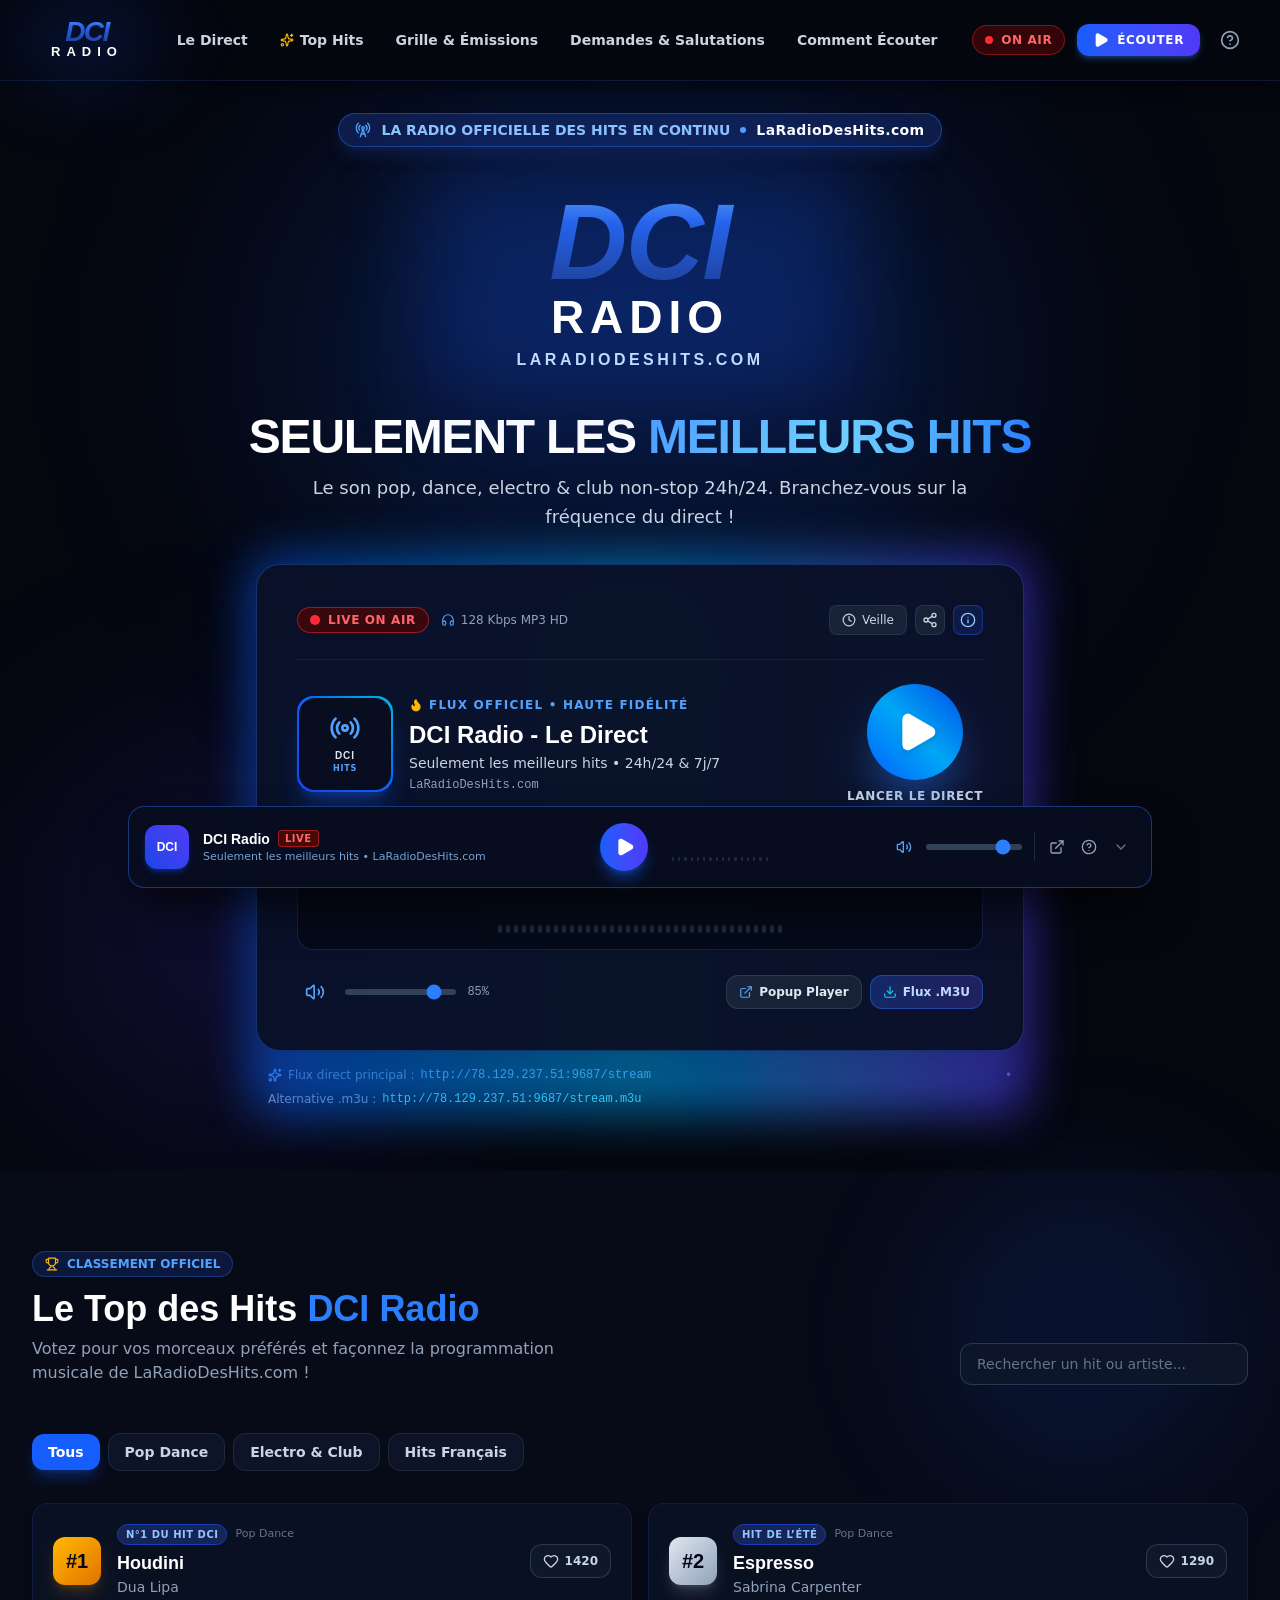
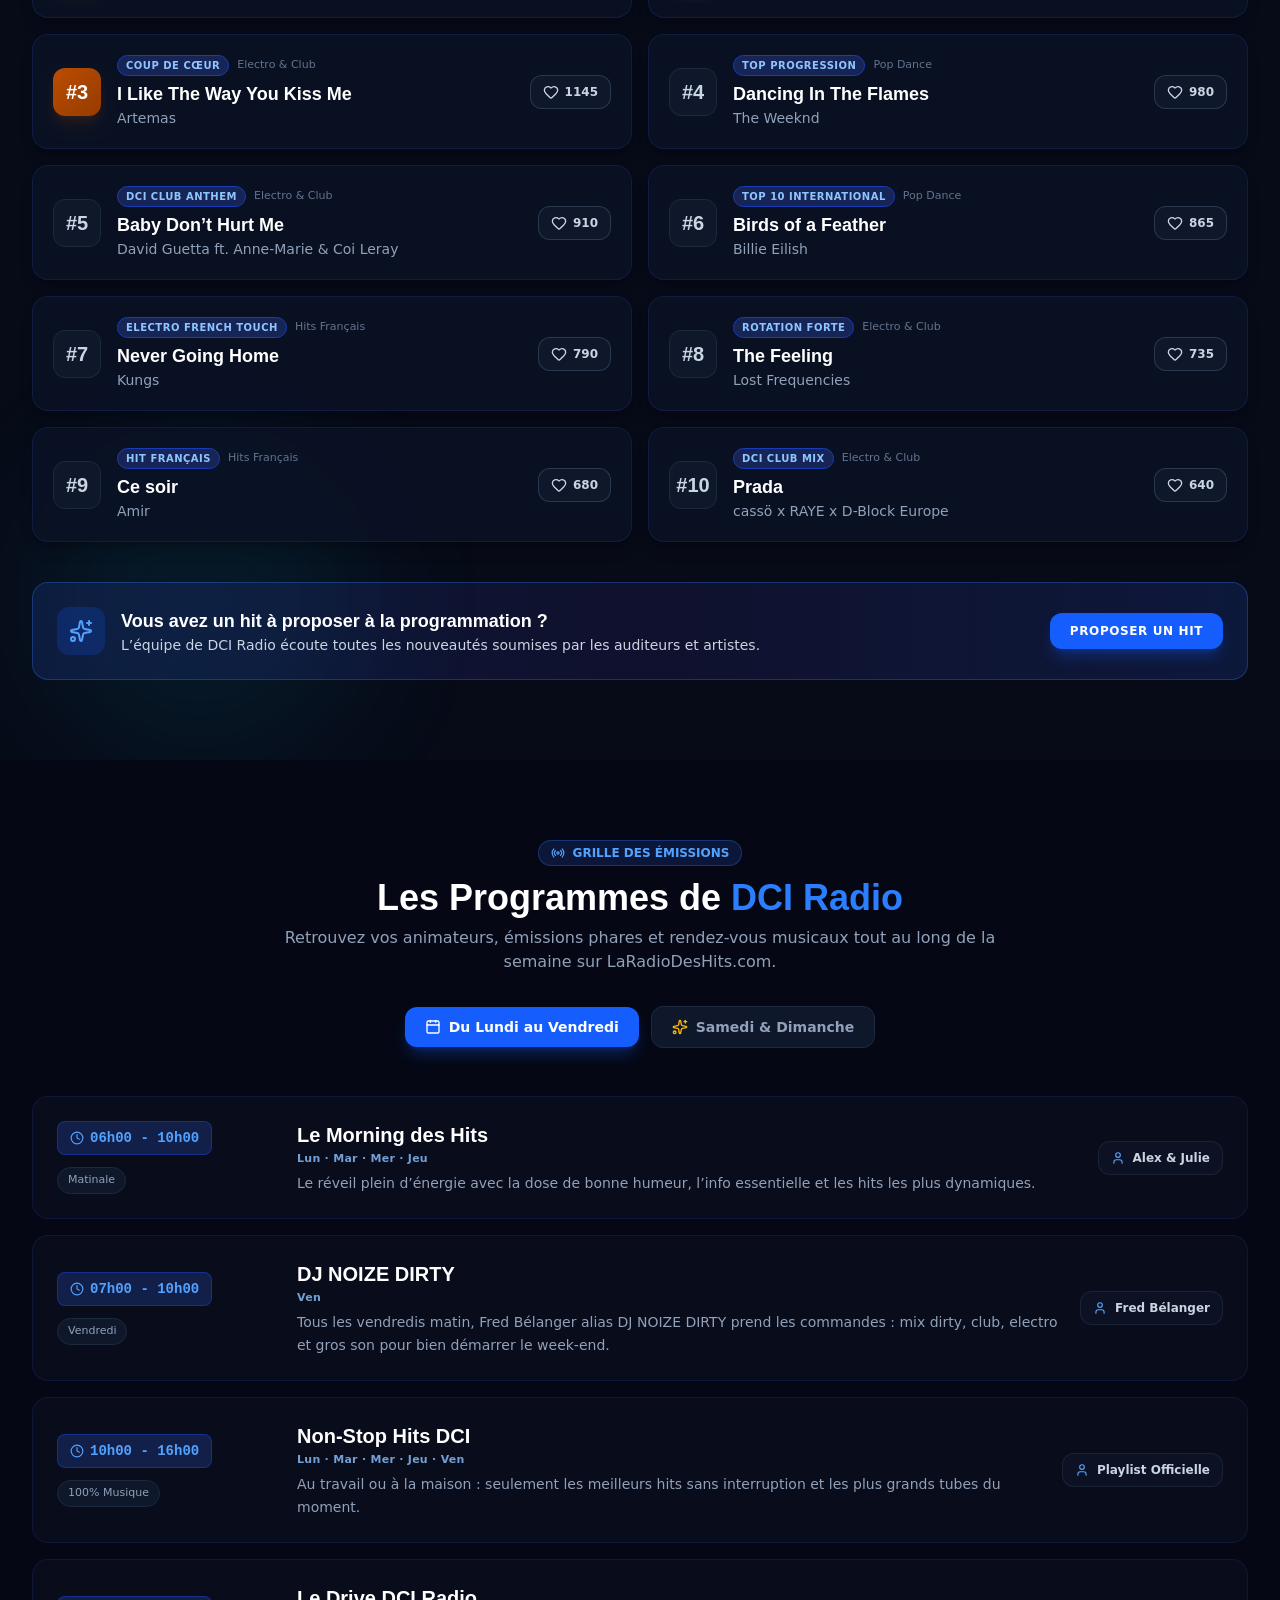
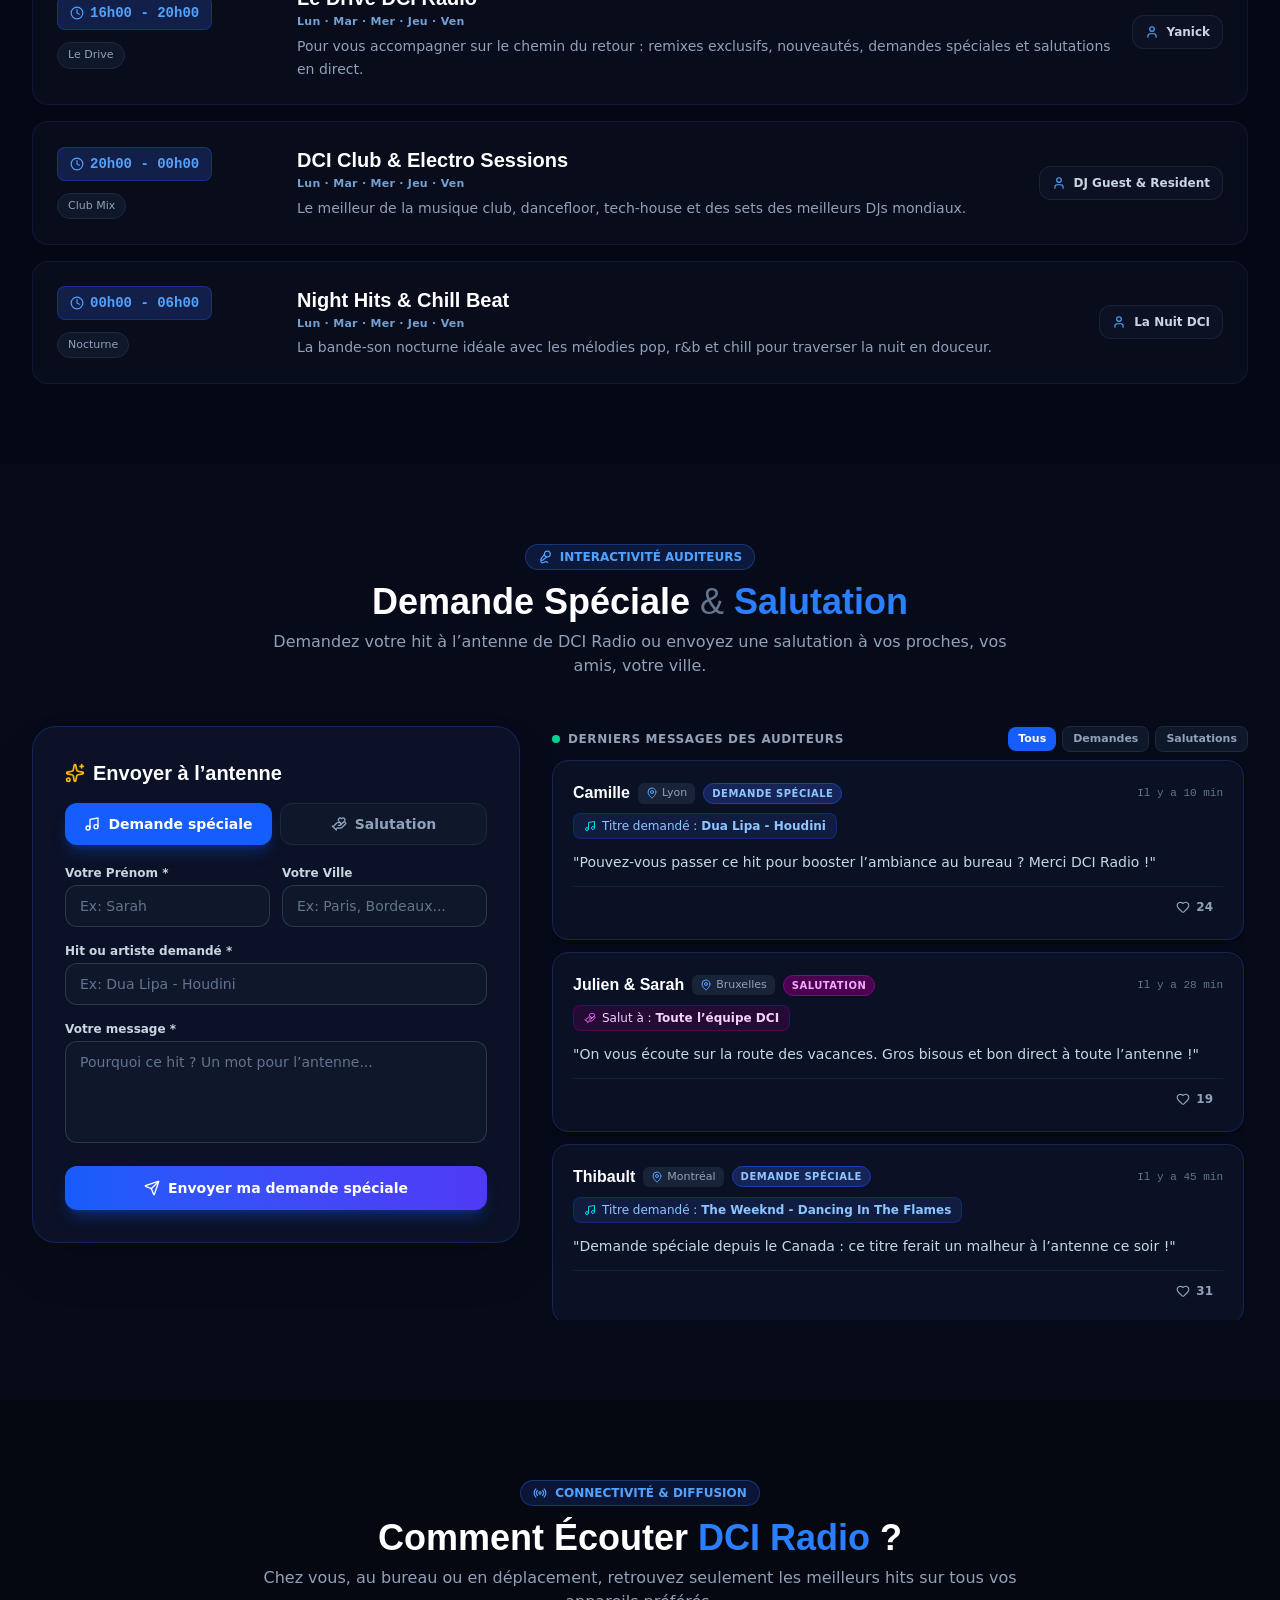
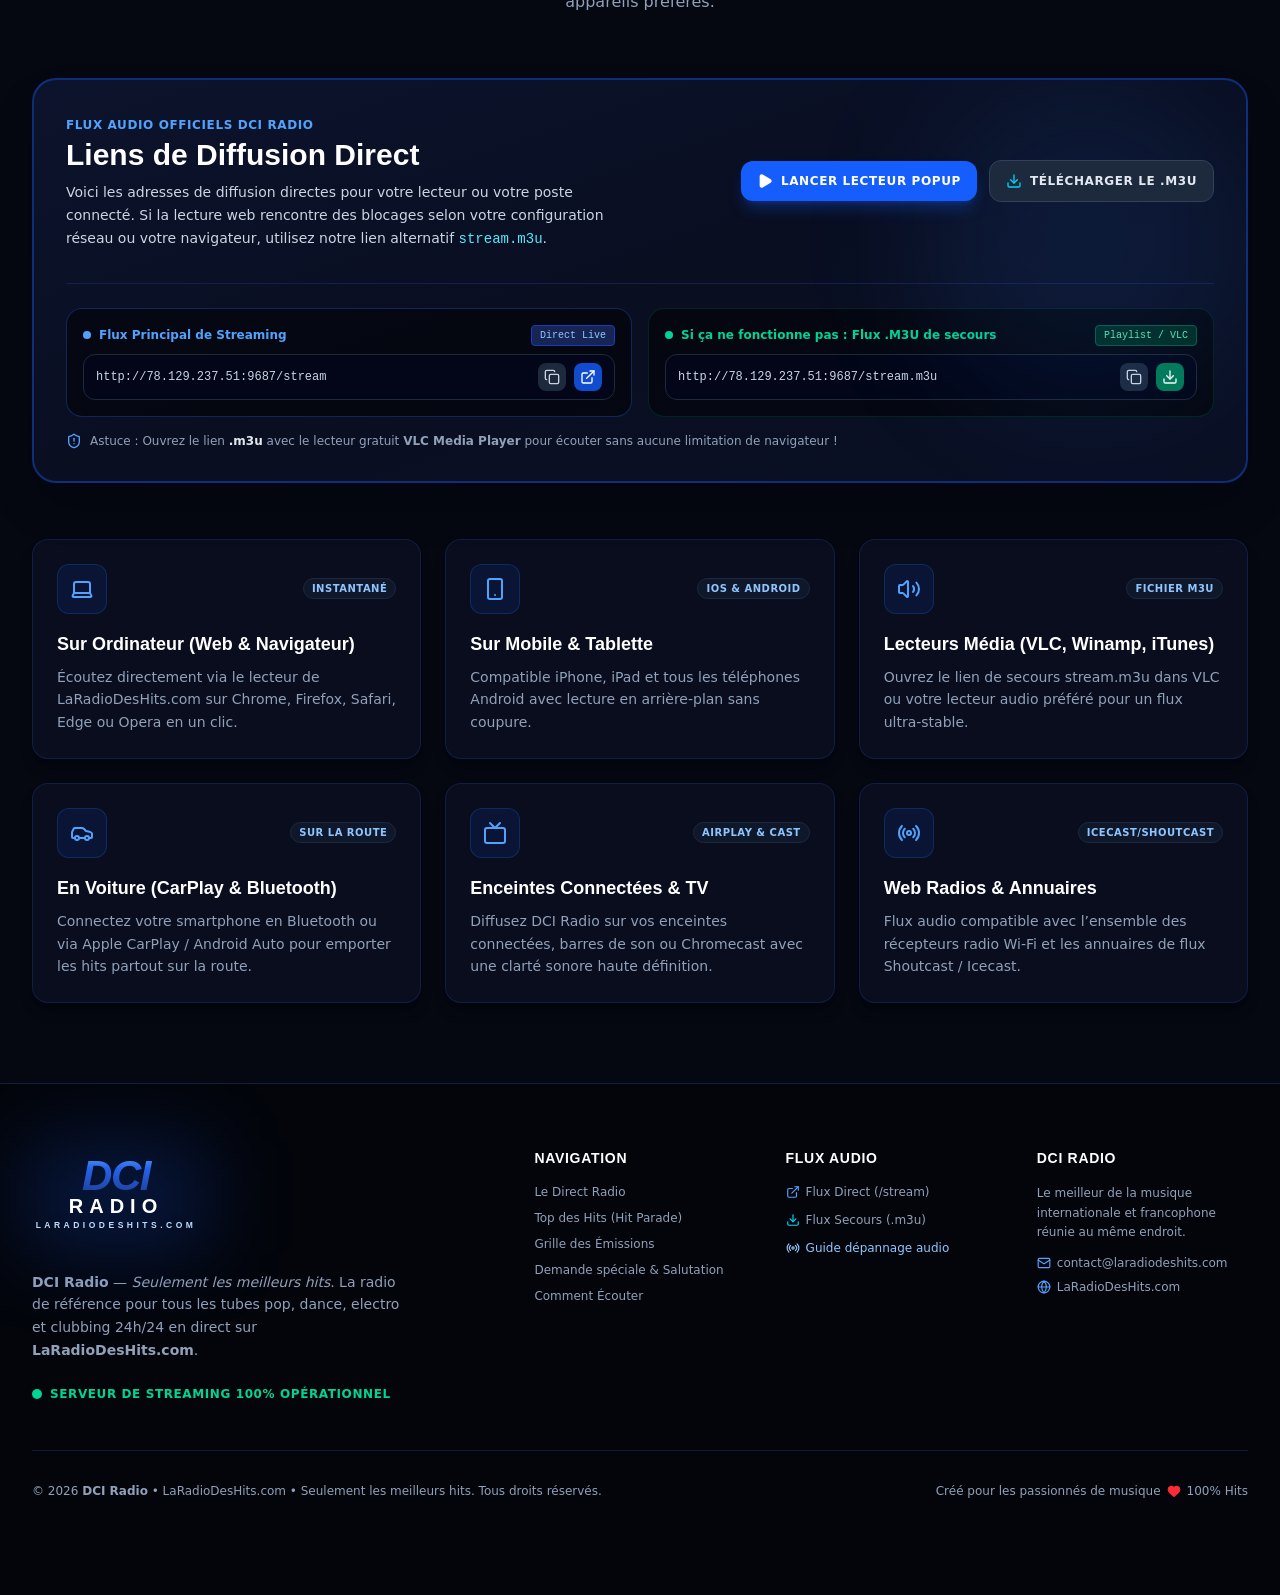
==== DCI Radio - Seulement les meilleurs hits _ LaRadioDesHits.com_files/saved_resource.html @ a579c3c6 "Add files via upload" ====
<!DOCTYPE html>
<!-- saved from url=(0067)https://01a08a4f-2120-7bf9-ad4c-cde1ca463c57.arena.site/?embed=true -->
<html lang="en"><head><meta http-equiv="Content-Type" content="text/html; charset=UTF-8">
    
    <meta name="viewport" content="width=device-width, initial-scale=1.0">
    <title>DCI Radio - Seulement les meilleurs hits | LaRadioDesHits.com</title>
    <meta name="description" content="Écoutez DCI Radio en direct : seulement les meilleurs hits pop, dance, electro et club. La radio des hits officielle sur LaRadioDesHits.com.">
    <link rel="preconnect" href="https://fonts.googleapis.com/">
    <link rel="preconnect" href="https://fonts.gstatic.com/" crossorigin="">
    <link href="./css2(1)" rel="stylesheet">
    <script type="module" crossorigin="">(function(){const j=document.createElement("link").relList;if(j&&j.supports&&j.supports("modulepreload"))return;for(const E of document.querySelectorAll('link[rel="modulepreload"]'))r(E);new MutationObserver(E=>{for(const C of E)if(C.type==="childList")for(const G of C.addedNodes)G.tagName==="LINK"&&G.rel==="modulepreload"&&r(G)}).observe(document,{childList:!0,subtree:!0});function A(E){const C={};return E.integrity&&(C.integrity=E.integrity),E.referrerPolicy&&(C.referrerPolicy=E.referrerPolicy),E.crossOrigin==="use-credentials"?C.credentials="include":E.crossOrigin==="anonymous"?C.credentials="omit":C.credentials="same-origin",C}function r(E){if(E.ep)return;E.ep=!0;const C=A(E);fetch(E.href,C)}})();var gs={exports:{}},Dn={};var wd;function n1(){if(wd)return Dn;wd=1;var v=Symbol.for("react.transitional.element"),j=Symbol.for("react.fragment");function A(r,E,C){var G=null;if(C!==void 0&&(G=""+C),E.key!==void 0&&(G=""+E.key),"key"in E){C={};for(var H in E)H!=="key"&&(C[H]=E[H])}else C=E;return E=C.ref,{$$typeof:v,type:r,key:G,ref:E!==void 0?E:null,props:C}}return Dn.Fragment=j,Dn.jsx=A,Dn.jsxs=A,Dn}var Od;function u1(){return Od||(Od=1,gs.exports=n1()),gs.exports}var i=u1(),ys={exports:{}},k={};var Hd;function i1(){if(Hd)return k;Hd=1;var v=Symbol.for("react.transitional.element"),j=Symbol.for("react.portal"),A=Symbol.for("react.fragment"),r=Symbol.for("react.strict_mode"),E=Symbol.for("react.profiler"),C=Symbol.for("react.consumer"),G=Symbol.for("react.context"),H=Symbol.for("react.forward_ref"),M=Symbol.for("react.suspense"),y=Symbol.for("react.memo"),B=Symbol.for("react.lazy"),D=Symbol.for("react.activity"),q=Symbol.iterator;function ee(d){return d===null||typeof d!="object"?null:(d=q&&d[q]||d["@@iterator"],typeof d=="function"?d:null)}var se={isMounted:function(){return!1},enqueueForceUpdate:function(){},enqueueReplaceState:function(){},enqueueSetState:function(){}},de=Object.assign,ye={};function ze(d,T,O){this.props=d,this.context=T,this.refs=ye,this.updater=O||se}ze.prototype.isReactComponent={},ze.prototype.setState=function(d,T){if(typeof d!="object"&&typeof d!="function"&&d!=null)throw Error("takes an object of state variables to update or a function which returns an object of state variables.");this.updater.enqueueSetState(this,d,T,"setState")},ze.prototype.forceUpdate=function(d){this.updater.enqueueForceUpdate(this,d,"forceUpdate")};function Be(){}Be.prototype=ze.prototype;function fe(d,T,O){this.props=d,this.context=T,this.refs=ye,this.updater=O||se}var qe=fe.prototype=new Be;qe.constructor=fe,de(qe,ze.prototype),qe.isPureReactComponent=!0;var Qe=Array.isArray;function De(){}var _={H:null,A:null,T:null,S:null},pe=Object.prototype.hasOwnProperty;function Te(d,T,O){var R=O.ref;return{$$typeof:v,type:d,key:T,ref:R!==void 0?R:null,props:O}}function Pt(d,T){return Te(d.type,T,d.props)}function xt(d){return typeof d=="object"&&d!==null&&d.$$typeof===v}function Je(d){var T={"=":"=0",":":"=2"};return"$"+d.replace(/[=:]/g,function(O){return T[O]})}var Ht=/\/+/g;function Z(d,T){return typeof d=="object"&&d!==null&&d.key!=null?Je(""+d.key):T.toString(36)}function Ee(d){switch(d.status){case"fulfilled":return d.value;case"rejected":throw d.reason;default:switch(typeof d.status=="string"?d.then(De,De):(d.status="pending",d.then(function(T){d.status==="pending"&&(d.status="fulfilled",d.value=T)},function(T){d.status==="pending"&&(d.status="rejected",d.reason=T)})),d.status){case"fulfilled":return d.value;case"rejected":throw d.reason}}throw d}function p(d,T,O,R,K){var F=typeof d;(F==="undefined"||F==="boolean")&&(d=null);var ce=!1;if(d===null)ce=!0;else switch(F){case"bigint":case"string":case"number":ce=!0;break;case"object":switch(d.$$typeof){case v:case j:ce=!0;break;case B:return ce=d._init,p(ce(d._payload),T,O,R,K)}}if(ce)return K=K(d),ce=R===""?"."+Z(d,0):R,Qe(K)?(O="",ce!=null&&(O=ce.replace(Ht,"$&/")+"/"),p(K,T,O,"",function(Ua){return Ua})):K!=null&&(xt(K)&&(K=Pt(K,O+(K.key==null||d&&d.key===K.key?"":(""+K.key).replace(Ht,"$&/")+"/")+ce)),T.push(K)),1;ce=0;var We=R===""?".":R+":";if(Qe(d))for(var _e=0;_e<d.length;_e++)R=d[_e],F=We+Z(R,_e),ce+=p(R,T,O,F,K);else if(_e=ee(d),typeof _e=="function")for(d=_e.call(d),_e=0;!(R=d.next()).done;)R=R.value,F=We+Z(R,_e++),ce+=p(R,T,O,F,K);else if(F==="object"){if(typeof d.then=="function")return p(Ee(d),T,O,R,K);throw T=String(d),Error("Objects are not valid as a React child (found: "+(T==="[object Object]"?"object with keys {"+Object.keys(d).join(", ")+"}":T)+"). If you meant to render a collection of children, use an array instead.")}return ce}function w(d,T,O){if(d==null)return d;var R=[],K=0;return p(d,R,"","",function(F){return T.call(O,F,K++)}),R}function Q(d){if(d._status===-1){var T=d._result;T=T(),T.then(function(O){(d._status===0||d._status===-1)&&(d._status=1,d._result=O)},function(O){(d._status===0||d._status===-1)&&(d._status=2,d._result=O)}),d._status===-1&&(d._status=0,d._result=T)}if(d._status===1)return d._result.default;throw d._result}var me=typeof reportError=="function"?reportError:function(d){if(typeof window=="object"&&typeof window.ErrorEvent=="function"){var T=new window.ErrorEvent("error",{bubbles:!0,cancelable:!0,message:typeof d=="object"&&d!==null&&typeof d.message=="string"?String(d.message):String(d),error:d});if(!window.dispatchEvent(T))return}else if(typeof process=="object"&&typeof process.emit=="function"){process.emit("uncaughtException",d);return}console.error(d)},ve={map:w,forEach:function(d,T,O){w(d,function(){T.apply(this,arguments)},O)},count:function(d){var T=0;return w(d,function(){T++}),T},toArray:function(d){return w(d,function(T){return T})||[]},only:function(d){if(!xt(d))throw Error("React.Children.only expected to receive a single React element child.");return d}};return k.Activity=D,k.Children=ve,k.Component=ze,k.Fragment=A,k.Profiler=E,k.PureComponent=fe,k.StrictMode=r,k.Suspense=M,k.__CLIENT_INTERNALS_DO_NOT_USE_OR_WARN_USERS_THEY_CANNOT_UPGRADE=_,k.__COMPILER_RUNTIME={__proto__:null,c:function(d){return _.H.useMemoCache(d)}},k.cache=function(d){return function(){return d.apply(null,arguments)}},k.cacheSignal=function(){return null},k.cloneElement=function(d,T,O){if(d==null)throw Error("The argument must be a React element, but you passed "+d+".");var R=de({},d.props),K=d.key;if(T!=null)for(F in T.key!==void 0&&(K=""+T.key),T)!pe.call(T,F)||F==="key"||F==="__self"||F==="__source"||F==="ref"&&T.ref===void 0||(R[F]=T[F]);var F=arguments.length-2;if(F===1)R.children=O;else if(1<F){for(var ce=Array(F),We=0;We<F;We++)ce[We]=arguments[We+2];R.children=ce}return Te(d.type,K,R)},k.createContext=function(d){return d={$$typeof:G,_currentValue:d,_currentValue2:d,_threadCount:0,Provider:null,Consumer:null},d.Provider=d,d.Consumer={$$typeof:C,_context:d},d},k.createElement=function(d,T,O){var R,K={},F=null;if(T!=null)for(R in T.key!==void 0&&(F=""+T.key),T)pe.call(T,R)&&R!=="key"&&R!=="__self"&&R!=="__source"&&(K[R]=T[R]);var ce=arguments.length-2;if(ce===1)K.children=O;else if(1<ce){for(var We=Array(ce),_e=0;_e<ce;_e++)We[_e]=arguments[_e+2];K.children=We}if(d&&d.defaultProps)for(R in ce=d.defaultProps,ce)K[R]===void 0&&(K[R]=ce[R]);return Te(d,F,K)},k.createRef=function(){return{current:null}},k.forwardRef=function(d){return{$$typeof:H,render:d}},k.isValidElement=xt,k.lazy=function(d){return{$$typeof:B,_payload:{_status:-1,_result:d},_init:Q}},k.memo=function(d,T){return{$$typeof:y,type:d,compare:T===void 0?null:T}},k.startTransition=function(d){var T=_.T,O={};_.T=O;try{var R=d(),K=_.S;K!==null&&K(O,R),typeof R=="object"&&R!==null&&typeof R.then=="function"&&R.then(De,me)}catch(F){me(F)}finally{T!==null&&O.types!==null&&(T.types=O.types),_.T=T}},k.unstable_useCacheRefresh=function(){return _.H.useCacheRefresh()},k.use=function(d){return _.H.use(d)},k.useActionState=function(d,T,O){return _.H.useActionState(d,T,O)},k.useCallback=function(d,T){return _.H.useCallback(d,T)},k.useContext=function(d){return _.H.useContext(d)},k.useDebugValue=function(){},k.useDeferredValue=function(d,T){return _.H.useDeferredValue(d,T)},k.useEffect=function(d,T){return _.H.useEffect(d,T)},k.useEffectEvent=function(d){return _.H.useEffectEvent(d)},k.useId=function(){return _.H.useId()},k.useImperativeHandle=function(d,T,O){return _.H.useImperativeHandle(d,T,O)},k.useInsertionEffect=function(d,T){return _.H.useInsertionEffect(d,T)},k.useLayoutEffect=function(d,T){return _.H.useLayoutEffect(d,T)},k.useMemo=function(d,T){return _.H.useMemo(d,T)},k.useOptimistic=function(d,T){return _.H.useOptimistic(d,T)},k.useReducer=function(d,T,O){return _.H.useReducer(d,T,O)},k.useRef=function(d){return _.H.useRef(d)},k.useState=function(d){return _.H.useState(d)},k.useSyncExternalStore=function(d,T,O){return _.H.useSyncExternalStore(d,T,O)},k.useTransition=function(){return _.H.useTransition()},k.version="19.2.6",k}var Ud;function Es(){return Ud||(Ud=1,ys.exports=i1()),ys.exports}var V=Es(),ps={exports:{}},_n={},Ss={exports:{}},js={};var Rd;function c1(){return Rd||(Rd=1,(function(v){function j(p,w){var Q=p.length;p.push(w);e:for(;0<Q;){var me=Q-1>>>1,ve=p[me];if(0<E(ve,w))p[me]=w,p[Q]=ve,Q=me;else break e}}function A(p){return p.length===0?null:p[0]}function r(p){if(p.length===0)return null;var w=p[0],Q=p.pop();if(Q!==w){p[0]=Q;e:for(var me=0,ve=p.length,d=ve>>>1;me<d;){var T=2*(me+1)-1,O=p[T],R=T+1,K=p[R];if(0>E(O,Q))R<ve&&0>E(K,O)?(p[me]=K,p[R]=Q,me=R):(p[me]=O,p[T]=Q,me=T);else if(R<ve&&0>E(K,Q))p[me]=K,p[R]=Q,me=R;else break e}}return w}function E(p,w){var Q=p.sortIndex-w.sortIndex;return Q!==0?Q:p.id-w.id}if(v.unstable_now=void 0,typeof performance=="object"&&typeof performance.now=="function"){var C=performance;v.unstable_now=function(){return C.now()}}else{var G=Date,H=G.now();v.unstable_now=function(){return G.now()-H}}var M=[],y=[],B=1,D=null,q=3,ee=!1,se=!1,de=!1,ye=!1,ze=typeof setTimeout=="function"?setTimeout:null,Be=typeof clearTimeout=="function"?clearTimeout:null,fe=typeof setImmediate<"u"?setImmediate:null;function qe(p){for(var w=A(y);w!==null;){if(w.callback===null)r(y);else if(w.startTime<=p)r(y),w.sortIndex=w.expirationTime,j(M,w);else break;w=A(y)}}function Qe(p){if(de=!1,qe(p),!se)if(A(M)!==null)se=!0,De||(De=!0,Je());else{var w=A(y);w!==null&&Ee(Qe,w.startTime-p)}}var De=!1,_=-1,pe=5,Te=-1;function Pt(){return ye?!0:!(v.unstable_now()-Te<pe)}function xt(){if(ye=!1,De){var p=v.unstable_now();Te=p;var w=!0;try{e:{se=!1,de&&(de=!1,Be(_),_=-1),ee=!0;var Q=q;try{t:{for(qe(p),D=A(M);D!==null&&!(D.expirationTime>p&&Pt());){var me=D.callback;if(typeof me=="function"){D.callback=null,q=D.priorityLevel;var ve=me(D.expirationTime<=p);if(p=v.unstable_now(),typeof ve=="function"){D.callback=ve,qe(p),w=!0;break t}D===A(M)&&r(M),qe(p)}else r(M);D=A(M)}if(D!==null)w=!0;else{var d=A(y);d!==null&&Ee(Qe,d.startTime-p),w=!1}}break e}finally{D=null,q=Q,ee=!1}w=void 0}}finally{w?Je():De=!1}}}var Je;if(typeof fe=="function")Je=function(){fe(xt)};else if(typeof MessageChannel<"u"){var Ht=new MessageChannel,Z=Ht.port2;Ht.port1.onmessage=xt,Je=function(){Z.postMessage(null)}}else Je=function(){ze(xt,0)};function Ee(p,w){_=ze(function(){p(v.unstable_now())},w)}v.unstable_IdlePriority=5,v.unstable_ImmediatePriority=1,v.unstable_LowPriority=4,v.unstable_NormalPriority=3,v.unstable_Profiling=null,v.unstable_UserBlockingPriority=2,v.unstable_cancelCallback=function(p){p.callback=null},v.unstable_forceFrameRate=function(p){0>p||125<p?console.error("forceFrameRate takes a positive int between 0 and 125, forcing frame rates higher than 125 fps is not supported"):pe=0<p?Math.floor(1e3/p):5},v.unstable_getCurrentPriorityLevel=function(){return q},v.unstable_next=function(p){switch(q){case 1:case 2:case 3:var w=3;break;default:w=q}var Q=q;q=w;try{return p()}finally{q=Q}},v.unstable_requestPaint=function(){ye=!0},v.unstable_runWithPriority=function(p,w){switch(p){case 1:case 2:case 3:case 4:case 5:break;default:p=3}var Q=q;q=p;try{return w()}finally{q=Q}},v.unstable_scheduleCallback=function(p,w,Q){var me=v.unstable_now();switch(typeof Q=="object"&&Q!==null?(Q=Q.delay,Q=typeof Q=="number"&&0<Q?me+Q:me):Q=me,p){case 1:var ve=-1;break;case 2:ve=250;break;case 5:ve=1073741823;break;case 4:ve=1e4;break;default:ve=5e3}return ve=Q+ve,p={id:B++,callback:w,priorityLevel:p,startTime:Q,expirationTime:ve,sortIndex:-1},Q>me?(p.sortIndex=Q,j(y,p),A(M)===null&&p===A(y)&&(de?(Be(_),_=-1):de=!0,Ee(Qe,Q-me))):(p.sortIndex=ve,j(M,p),se||ee||(se=!0,De||(De=!0,Je()))),p},v.unstable_shouldYield=Pt,v.unstable_wrapCallback=function(p){var w=q;return function(){var Q=q;q=w;try{return p.apply(this,arguments)}finally{q=Q}}}})(js)),js}var qd;function s1(){return qd||(qd=1,Ss.exports=c1()),Ss.exports}var Ns={exports:{}},$e={};var Ld;function f1(){if(Ld)return $e;Ld=1;var v=Es();function j(M){var y="https://react.dev/errors/"+M;if(1<arguments.length){y+="?args[]="+encodeURIComponent(arguments[1]);for(var B=2;B<arguments.length;B++)y+="&args[]="+encodeURIComponent(arguments[B])}return"Minified React error #"+M+"; visit "+y+" for the full message or use the non-minified dev environment for full errors and additional helpful warnings."}function A(){}var r={d:{f:A,r:function(){throw Error(j(522))},D:A,C:A,L:A,m:A,X:A,S:A,M:A},p:0,findDOMNode:null},E=Symbol.for("react.portal");function C(M,y,B){var D=3<arguments.length&&arguments[3]!==void 0?arguments[3]:null;return{$$typeof:E,key:D==null?null:""+D,children:M,containerInfo:y,implementation:B}}var G=v.__CLIENT_INTERNALS_DO_NOT_USE_OR_WARN_USERS_THEY_CANNOT_UPGRADE;function H(M,y){if(M==="font")return"";if(typeof y=="string")return y==="use-credentials"?y:""}return $e.__DOM_INTERNALS_DO_NOT_USE_OR_WARN_USERS_THEY_CANNOT_UPGRADE=r,$e.createPortal=function(M,y){var B=2<arguments.length&&arguments[2]!==void 0?arguments[2]:null;if(!y||y.nodeType!==1&&y.nodeType!==9&&y.nodeType!==11)throw Error(j(299));return C(M,y,null,B)},$e.flushSync=function(M){var y=G.T,B=r.p;try{if(G.T=null,r.p=2,M)return M()}finally{G.T=y,r.p=B,r.d.f()}},$e.preconnect=function(M,y){typeof M=="string"&&(y?(y=y.crossOrigin,y=typeof y=="string"?y==="use-credentials"?y:"":void 0):y=null,r.d.C(M,y))},$e.prefetchDNS=function(M){typeof M=="string"&&r.d.D(M)},$e.preinit=function(M,y){if(typeof M=="string"&&y&&typeof y.as=="string"){var B=y.as,D=H(B,y.crossOrigin),q=typeof y.integrity=="string"?y.integrity:void 0,ee=typeof y.fetchPriority=="string"?y.fetchPriority:void 0;B==="style"?r.d.S(M,typeof y.precedence=="string"?y.precedence:void 0,{crossOrigin:D,integrity:q,fetchPriority:ee}):B==="script"&&r.d.X(M,{crossOrigin:D,integrity:q,fetchPriority:ee,nonce:typeof y.nonce=="string"?y.nonce:void 0})}},$e.preinitModule=function(M,y){if(typeof M=="string")if(typeof y=="object"&&y!==null){if(y.as==null||y.as==="script"){var B=H(y.as,y.crossOrigin);r.d.M(M,{crossOrigin:B,integrity:typeof y.integrity=="string"?y.integrity:void 0,nonce:typeof y.nonce=="string"?y.nonce:void 0})}}else y==null&&r.d.M(M)},$e.preload=function(M,y){if(typeof M=="string"&&typeof y=="object"&&y!==null&&typeof y.as=="string"){var B=y.as,D=H(B,y.crossOrigin);r.d.L(M,B,{crossOrigin:D,integrity:typeof y.integrity=="string"?y.integrity:void 0,nonce:typeof y.nonce=="string"?y.nonce:void 0,type:typeof y.type=="string"?y.type:void 0,fetchPriority:typeof y.fetchPriority=="string"?y.fetchPriority:void 0,referrerPolicy:typeof y.referrerPolicy=="string"?y.referrerPolicy:void 0,imageSrcSet:typeof y.imageSrcSet=="string"?y.imageSrcSet:void 0,imageSizes:typeof y.imageSizes=="string"?y.imageSizes:void 0,media:typeof y.media=="string"?y.media:void 0})}},$e.preloadModule=function(M,y){if(typeof M=="string")if(y){var B=H(y.as,y.crossOrigin);r.d.m(M,{as:typeof y.as=="string"&&y.as!=="script"?y.as:void 0,crossOrigin:B,integrity:typeof y.integrity=="string"?y.integrity:void 0})}else r.d.m(M)},$e.requestFormReset=function(M){r.d.r(M)},$e.unstable_batchedUpdates=function(M,y){return M(y)},$e.useFormState=function(M,y,B){return G.H.useFormState(M,y,B)},$e.useFormStatus=function(){return G.H.useHostTransitionStatus()},$e.version="19.2.6",$e}var Bd;function o1(){if(Bd)return Ns.exports;Bd=1;function v(){if(!(typeof __REACT_DEVTOOLS_GLOBAL_HOOK__>"u"||typeof __REACT_DEVTOOLS_GLOBAL_HOOK__.checkDCE!="function"))try{__REACT_DEVTOOLS_GLOBAL_HOOK__.checkDCE(v)}catch(j){console.error(j)}}return v(),Ns.exports=f1(),Ns.exports}var Yd;function r1(){if(Yd)return _n;Yd=1;var v=s1(),j=Es(),A=o1();function r(e){var t="https://react.dev/errors/"+e;if(1<arguments.length){t+="?args[]="+encodeURIComponent(arguments[1]);for(var l=2;l<arguments.length;l++)t+="&args[]="+encodeURIComponent(arguments[l])}return"Minified React error #"+e+"; visit "+t+" for the full message or use the non-minified dev environment for full errors and additional helpful warnings."}function E(e){return!(!e||e.nodeType!==1&&e.nodeType!==9&&e.nodeType!==11)}function C(e){var t=e,l=e;if(e.alternate)for(;t.return;)t=t.return;else{e=t;do t=e,(t.flags&4098)!==0&&(l=t.return),e=t.return;while(e)}return t.tag===3?l:null}function G(e){if(e.tag===13){var t=e.memoizedState;if(t===null&&(e=e.alternate,e!==null&&(t=e.memoizedState)),t!==null)return t.dehydrated}return null}function H(e){if(e.tag===31){var t=e.memoizedState;if(t===null&&(e=e.alternate,e!==null&&(t=e.memoizedState)),t!==null)return t.dehydrated}return null}function M(e){if(C(e)!==e)throw Error(r(188))}function y(e){var t=e.alternate;if(!t){if(t=C(e),t===null)throw Error(r(188));return t!==e?null:e}for(var l=e,a=t;;){var n=l.return;if(n===null)break;var u=n.alternate;if(u===null){if(a=n.return,a!==null){l=a;continue}break}if(n.child===u.child){for(u=n.child;u;){if(u===l)return M(n),e;if(u===a)return M(n),t;u=u.sibling}throw Error(r(188))}if(l.return!==a.return)l=n,a=u;else{for(var c=!1,s=n.child;s;){if(s===l){c=!0,l=n,a=u;break}if(s===a){c=!0,a=n,l=u;break}s=s.sibling}if(!c){for(s=u.child;s;){if(s===l){c=!0,l=u,a=n;break}if(s===a){c=!0,a=u,l=n;break}s=s.sibling}if(!c)throw Error(r(189))}}if(l.alternate!==a)throw Error(r(190))}if(l.tag!==3)throw Error(r(188));return l.stateNode.current===l?e:t}function B(e){var t=e.tag;if(t===5||t===26||t===27||t===6)return e;for(e=e.child;e!==null;){if(t=B(e),t!==null)return t;e=e.sibling}return null}var D=Object.assign,q=Symbol.for("react.element"),ee=Symbol.for("react.transitional.element"),se=Symbol.for("react.portal"),de=Symbol.for("react.fragment"),ye=Symbol.for("react.strict_mode"),ze=Symbol.for("react.profiler"),Be=Symbol.for("react.consumer"),fe=Symbol.for("react.context"),qe=Symbol.for("react.forward_ref"),Qe=Symbol.for("react.suspense"),De=Symbol.for("react.suspense_list"),_=Symbol.for("react.memo"),pe=Symbol.for("react.lazy"),Te=Symbol.for("react.activity"),Pt=Symbol.for("react.memo_cache_sentinel"),xt=Symbol.iterator;function Je(e){return e===null||typeof e!="object"?null:(e=xt&&e[xt]||e["@@iterator"],typeof e=="function"?e:null)}var Ht=Symbol.for("react.client.reference");function Z(e){if(e==null)return null;if(typeof e=="function")return e.$$typeof===Ht?null:e.displayName||e.name||null;if(typeof e=="string")return e;switch(e){case de:return"Fragment";case ze:return"Profiler";case ye:return"StrictMode";case Qe:return"Suspense";case De:return"SuspenseList";case Te:return"Activity"}if(typeof e=="object")switch(e.$$typeof){case se:return"Portal";case fe:return e.displayName||"Context";case Be:return(e._context.displayName||"Context")+".Consumer";case qe:var t=e.render;return e=e.displayName,e||(e=t.displayName||t.name||"",e=e!==""?"ForwardRef("+e+")":"ForwardRef"),e;case _:return t=e.displayName||null,t!==null?t:Z(e.type)||"Memo";case pe:t=e._payload,e=e._init;try{return Z(e(t))}catch{}}return null}var Ee=Array.isArray,p=j.__CLIENT_INTERNALS_DO_NOT_USE_OR_WARN_USERS_THEY_CANNOT_UPGRADE,w=A.__DOM_INTERNALS_DO_NOT_USE_OR_WARN_USERS_THEY_CANNOT_UPGRADE,Q={pending:!1,data:null,method:null,action:null},me=[],ve=-1;function d(e){return{current:e}}function T(e){0>ve||(e.current=me[ve],me[ve]=null,ve--)}function O(e,t){ve++,me[ve]=e.current,e.current=t}var R=d(null),K=d(null),F=d(null),ce=d(null);function We(e,t){switch(O(F,t),O(K,e),O(R,null),t.nodeType){case 9:case 11:e=(e=t.documentElement)&&(e=e.namespaceURI)?td(e):0;break;default:if(e=t.tagName,t=t.namespaceURI)t=td(t),e=ld(t,e);else switch(e){case"svg":e=1;break;case"math":e=2;break;default:e=0}}T(R),O(R,e)}function _e(){T(R),T(K),T(F)}function Ua(e){e.memoizedState!==null&&O(ce,e);var t=R.current,l=ld(t,e.type);t!==l&&(O(K,e),O(R,l))}function Hn(e){K.current===e&&(T(R),T(K)),ce.current===e&&(T(ce),Tn._currentValue=Q)}var ei,Ds;function Tl(e){if(ei===void 0)try{throw Error()}catch(l){var t=l.stack.trim().match(/\n( *(at )?)/);ei=t&&t[1]||"",Ds=-1<l.stack.indexOf(`
    at`)?" (<anonymous>)":-1<l.stack.indexOf("@")?"@unknown:0:0":""}return`
`+ei+e+Ds}var ti=!1;function li(e,t){if(!e||ti)return"";ti=!0;var l=Error.prepareStackTrace;Error.prepareStackTrace=void 0;try{var a={DetermineComponentFrameRoot:function(){try{if(t){var z=function(){throw Error()};if(Object.defineProperty(z.prototype,"props",{set:function(){throw Error()}}),typeof Reflect=="object"&&Reflect.construct){try{Reflect.construct(z,[])}catch(g){var b=g}Reflect.construct(e,[],z)}else{try{z.call()}catch(g){b=g}e.call(z.prototype)}}else{try{throw Error()}catch(g){b=g}(z=e())&&typeof z.catch=="function"&&z.catch(function(){})}}catch(g){if(g&&b&&typeof g.stack=="string")return[g.stack,b.stack]}return[null,null]}};a.DetermineComponentFrameRoot.displayName="DetermineComponentFrameRoot";var n=Object.getOwnPropertyDescriptor(a.DetermineComponentFrameRoot,"name");n&&n.configurable&&Object.defineProperty(a.DetermineComponentFrameRoot,"name",{value:"DetermineComponentFrameRoot"});var u=a.DetermineComponentFrameRoot(),c=u[0],s=u[1];if(c&&s){var f=c.split(`
`),x=s.split(`
`);for(n=a=0;a<f.length&&!f[a].includes("DetermineComponentFrameRoot");)a++;for(;n<x.length&&!x[n].includes("DetermineComponentFrameRoot");)n++;if(a===f.length||n===x.length)for(a=f.length-1,n=x.length-1;1<=a&&0<=n&&f[a]!==x[n];)n--;for(;1<=a&&0<=n;a--,n--)if(f[a]!==x[n]){if(a!==1||n!==1)do if(a--,n--,0>n||f[a]!==x[n]){var S=`
`+f[a].replace(" at new "," at ");return e.displayName&&S.includes("<anonymous>")&&(S=S.replace("<anonymous>",e.displayName)),S}while(1<=a&&0<=n);break}}}finally{ti=!1,Error.prepareStackTrace=l}return(l=e?e.displayName||e.name:"")?Tl(l):""}function U0(e,t){switch(e.tag){case 26:case 27:case 5:return Tl(e.type);case 16:return Tl("Lazy");case 13:return e.child!==t&&t!==null?Tl("Suspense Fallback"):Tl("Suspense");case 19:return Tl("SuspenseList");case 0:case 15:return li(e.type,!1);case 11:return li(e.type.render,!1);case 1:return li(e.type,!0);case 31:return Tl("Activity");default:return""}}function _s(e){try{var t="",l=null;do t+=U0(e,l),l=e,e=e.return;while(e);return t}catch(a){return`
Error generating stack: `+a.message+`
`+a.stack}}var ai=Object.prototype.hasOwnProperty,ni=v.unstable_scheduleCallback,ui=v.unstable_cancelCallback,R0=v.unstable_shouldYield,q0=v.unstable_requestPaint,ut=v.unstable_now,L0=v.unstable_getCurrentPriorityLevel,Cs=v.unstable_ImmediatePriority,ws=v.unstable_UserBlockingPriority,Un=v.unstable_NormalPriority,B0=v.unstable_LowPriority,Os=v.unstable_IdlePriority,Y0=v.log,G0=v.unstable_setDisableYieldValue,Ra=null,it=null;function el(e){if(typeof Y0=="function"&&G0(e),it&&typeof it.setStrictMode=="function")try{it.setStrictMode(Ra,e)}catch{}}var ct=Math.clz32?Math.clz32:V0,Q0=Math.log,X0=Math.LN2;function V0(e){return e>>>=0,e===0?32:31-(Q0(e)/X0|0)|0}var Rn=256,qn=262144,Ln=4194304;function El(e){var t=e&42;if(t!==0)return t;switch(e&-e){case 1:return 1;case 2:return 2;case 4:return 4;case 8:return 8;case 16:return 16;case 32:return 32;case 64:return 64;case 128:return 128;case 256:case 512:case 1024:case 2048:case 4096:case 8192:case 16384:case 32768:case 65536:case 131072:return e&261888;case 262144:case 524288:case 1048576:case 2097152:return e&3932160;case 4194304:case 8388608:case 16777216:case 33554432:return e&62914560;case 67108864:return 67108864;case 134217728:return 134217728;case 268435456:return 268435456;case 536870912:return 536870912;case 1073741824:return 0;default:return e}}function Bn(e,t,l){var a=e.pendingLanes;if(a===0)return 0;var n=0,u=e.suspendedLanes,c=e.pingedLanes;e=e.warmLanes;var s=a&134217727;return s!==0?(a=s&~u,a!==0?n=El(a):(c&=s,c!==0?n=El(c):l||(l=s&~e,l!==0&&(n=El(l))))):(s=a&~u,s!==0?n=El(s):c!==0?n=El(c):l||(l=a&~e,l!==0&&(n=El(l)))),n===0?0:t!==0&&t!==n&&(t&u)===0&&(u=n&-n,l=t&-t,u>=l||u===32&&(l&4194048)!==0)?t:n}function qa(e,t){return(e.pendingLanes&~(e.suspendedLanes&~e.pingedLanes)&t)===0}function Z0(e,t){switch(e){case 1:case 2:case 4:case 8:case 64:return t+250;case 16:case 32:case 128:case 256:case 512:case 1024:case 2048:case 4096:case 8192:case 16384:case 32768:case 65536:case 131072:case 262144:case 524288:case 1048576:case 2097152:return t+5e3;case 4194304:case 8388608:case 16777216:case 33554432:return-1;case 67108864:case 134217728:case 268435456:case 536870912:case 1073741824:return-1;default:return-1}}function Hs(){var e=Ln;return Ln<<=1,(Ln&62914560)===0&&(Ln=4194304),e}function ii(e){for(var t=[],l=0;31>l;l++)t.push(e);return t}function La(e,t){e.pendingLanes|=t,t!==268435456&&(e.suspendedLanes=0,e.pingedLanes=0,e.warmLanes=0)}function k0(e,t,l,a,n,u){var c=e.pendingLanes;e.pendingLanes=l,e.suspendedLanes=0,e.pingedLanes=0,e.warmLanes=0,e.expiredLanes&=l,e.entangledLanes&=l,e.errorRecoveryDisabledLanes&=l,e.shellSuspendCounter=0;var s=e.entanglements,f=e.expirationTimes,x=e.hiddenUpdates;for(l=c&~l;0<l;){var S=31-ct(l),z=1<<S;s[S]=0,f[S]=-1;var b=x[S];if(b!==null)for(x[S]=null,S=0;S<b.length;S++){var g=b[S];g!==null&&(g.lane&=-536870913)}l&=~z}a!==0&&Us(e,a,0),u!==0&&n===0&&e.tag!==0&&(e.suspendedLanes|=u&~(c&~t))}function Us(e,t,l){e.pendingLanes|=t,e.suspendedLanes&=~t;var a=31-ct(t);e.entangledLanes|=t,e.entanglements[a]=e.entanglements[a]|1073741824|l&261930}function Rs(e,t){var l=e.entangledLanes|=t;for(e=e.entanglements;l;){var a=31-ct(l),n=1<<a;n&t|e[a]&t&&(e[a]|=t),l&=~n}}function qs(e,t){var l=t&-t;return l=(l&42)!==0?1:ci(l),(l&(e.suspendedLanes|t))!==0?0:l}function ci(e){switch(e){case 2:e=1;break;case 8:e=4;break;case 32:e=16;break;case 256:case 512:case 1024:case 2048:case 4096:case 8192:case 16384:case 32768:case 65536:case 131072:case 262144:case 524288:case 1048576:case 2097152:case 4194304:case 8388608:case 16777216:case 33554432:e=128;break;case 268435456:e=134217728;break;default:e=0}return e}function si(e){return e&=-e,2<e?8<e?(e&134217727)!==0?32:268435456:8:2}function Ls(){var e=w.p;return e!==0?e:(e=window.event,e===void 0?32:Td(e.type))}function Bs(e,t){var l=w.p;try{return w.p=e,t()}finally{w.p=l}}var tl=Math.random().toString(36).slice(2),Xe="__reactFiber$"+tl,Ie="__reactProps$"+tl,Kl="__reactContainer$"+tl,fi="__reactEvents$"+tl,K0="__reactListeners$"+tl,J0="__reactHandles$"+tl,Ys="__reactResources$"+tl,Ba="__reactMarker$"+tl;function oi(e){delete e[Xe],delete e[Ie],delete e[fi],delete e[K0],delete e[J0]}function Jl(e){var t=e[Xe];if(t)return t;for(var l=e.parentNode;l;){if(t=l[Kl]||l[Xe]){if(l=t.alternate,t.child!==null||l!==null&&l.child!==null)for(e=fd(e);e!==null;){if(l=e[Xe])return l;e=fd(e)}return t}e=l,l=e.parentNode}return null}function $l(e){if(e=e[Xe]||e[Kl]){var t=e.tag;if(t===5||t===6||t===13||t===31||t===26||t===27||t===3)return e}return null}function Ya(e){var t=e.tag;if(t===5||t===26||t===27||t===6)return e.stateNode;throw Error(r(33))}function Wl(e){var t=e[Ys];return t||(t=e[Ys]={hoistableStyles:new Map,hoistableScripts:new Map}),t}function Ye(e){e[Ba]=!0}var Gs=new Set,Qs={};function Ml(e,t){Fl(e,t),Fl(e+"Capture",t)}function Fl(e,t){for(Qs[e]=t,e=0;e<t.length;e++)Gs.add(t[e])}var $0=RegExp("^[:A-Z_a-z\\u00C0-\\u00D6\\u00D8-\\u00F6\\u00F8-\\u02FF\\u0370-\\u037D\\u037F-\\u1FFF\\u200C-\\u200D\\u2070-\\u218F\\u2C00-\\u2FEF\\u3001-\\uD7FF\\uF900-\\uFDCF\\uFDF0-\\uFFFD][:A-Z_a-z\\u00C0-\\u00D6\\u00D8-\\u00F6\\u00F8-\\u02FF\\u0370-\\u037D\\u037F-\\u1FFF\\u200C-\\u200D\\u2070-\\u218F\\u2C00-\\u2FEF\\u3001-\\uD7FF\\uF900-\\uFDCF\\uFDF0-\\uFFFD\\-.0-9\\u00B7\\u0300-\\u036F\\u203F-\\u2040]*$"),Xs={},Vs={};function W0(e){return ai.call(Vs,e)?!0:ai.call(Xs,e)?!1:$0.test(e)?Vs[e]=!0:(Xs[e]=!0,!1)}function Yn(e,t,l){if(W0(t))if(l===null)e.removeAttribute(t);else{switch(typeof l){case"undefined":case"function":case"symbol":e.removeAttribute(t);return;case"boolean":var a=t.toLowerCase().slice(0,5);if(a!=="data-"&&a!=="aria-"){e.removeAttribute(t);return}}e.setAttribute(t,""+l)}}function Gn(e,t,l){if(l===null)e.removeAttribute(t);else{switch(typeof l){case"undefined":case"function":case"symbol":case"boolean":e.removeAttribute(t);return}e.setAttribute(t,""+l)}}function Ut(e,t,l,a){if(a===null)e.removeAttribute(l);else{switch(typeof a){case"undefined":case"function":case"symbol":case"boolean":e.removeAttribute(l);return}e.setAttributeNS(t,l,""+a)}}function bt(e){switch(typeof e){case"bigint":case"boolean":case"number":case"string":case"undefined":return e;case"object":return e;default:return""}}function Zs(e){var t=e.type;return(e=e.nodeName)&&e.toLowerCase()==="input"&&(t==="checkbox"||t==="radio")}function F0(e,t,l){var a=Object.getOwnPropertyDescriptor(e.constructor.prototype,t);if(!e.hasOwnProperty(t)&&typeof a<"u"&&typeof a.get=="function"&&typeof a.set=="function"){var n=a.get,u=a.set;return Object.defineProperty(e,t,{configurable:!0,get:function(){return n.call(this)},set:function(c){l=""+c,u.call(this,c)}}),Object.defineProperty(e,t,{enumerable:a.enumerable}),{getValue:function(){return l},setValue:function(c){l=""+c},stopTracking:function(){e._valueTracker=null,delete e[t]}}}}function ri(e){if(!e._valueTracker){var t=Zs(e)?"checked":"value";e._valueTracker=F0(e,t,""+e[t])}}function ks(e){if(!e)return!1;var t=e._valueTracker;if(!t)return!0;var l=t.getValue(),a="";return e&&(a=Zs(e)?e.checked?"true":"false":e.value),e=a,e!==l?(t.setValue(e),!0):!1}function Qn(e){if(e=e||(typeof document<"u"?document:void 0),typeof e>"u")return null;try{return e.activeElement||e.body}catch{return e.body}}var I0=/[\n"\\]/g;function vt(e){return e.replace(I0,function(t){return"\\"+t.charCodeAt(0).toString(16)+" "})}function di(e,t,l,a,n,u,c,s){e.name="",c!=null&&typeof c!="function"&&typeof c!="symbol"&&typeof c!="boolean"?e.type=c:e.removeAttribute("type"),t!=null?c==="number"?(t===0&&e.value===""||e.value!=t)&&(e.value=""+bt(t)):e.value!==""+bt(t)&&(e.value=""+bt(t)):c!=="submit"&&c!=="reset"||e.removeAttribute("value"),t!=null?mi(e,c,bt(t)):l!=null?mi(e,c,bt(l)):a!=null&&e.removeAttribute("value"),n==null&&u!=null&&(e.defaultChecked=!!u),n!=null&&(e.checked=n&&typeof n!="function"&&typeof n!="symbol"),s!=null&&typeof s!="function"&&typeof s!="symbol"&&typeof s!="boolean"?e.name=""+bt(s):e.removeAttribute("name")}function Ks(e,t,l,a,n,u,c,s){if(u!=null&&typeof u!="function"&&typeof u!="symbol"&&typeof u!="boolean"&&(e.type=u),t!=null||l!=null){if(!(u!=="submit"&&u!=="reset"||t!=null)){ri(e);return}l=l!=null?""+bt(l):"",t=t!=null?""+bt(t):l,s||t===e.value||(e.value=t),e.defaultValue=t}a=a??n,a=typeof a!="function"&&typeof a!="symbol"&&!!a,e.checked=s?e.checked:!!a,e.defaultChecked=!!a,c!=null&&typeof c!="function"&&typeof c!="symbol"&&typeof c!="boolean"&&(e.name=c),ri(e)}function mi(e,t,l){t==="number"&&Qn(e.ownerDocument)===e||e.defaultValue===""+l||(e.defaultValue=""+l)}function Il(e,t,l,a){if(e=e.options,t){t={};for(var n=0;n<l.length;n++)t["$"+l[n]]=!0;for(l=0;l<e.length;l++)n=t.hasOwnProperty("$"+e[l].value),e[l].selected!==n&&(e[l].selected=n),n&&a&&(e[l].defaultSelected=!0)}else{for(l=""+bt(l),t=null,n=0;n<e.length;n++){if(e[n].value===l){e[n].selected=!0,a&&(e[n].defaultSelected=!0);return}t!==null||e[n].disabled||(t=e[n])}t!==null&&(t.selected=!0)}}function Js(e,t,l){if(t!=null&&(t=""+bt(t),t!==e.value&&(e.value=t),l==null)){e.defaultValue!==t&&(e.defaultValue=t);return}e.defaultValue=l!=null?""+bt(l):""}function $s(e,t,l,a){if(t==null){if(a!=null){if(l!=null)throw Error(r(92));if(Ee(a)){if(1<a.length)throw Error(r(93));a=a[0]}l=a}l==null&&(l=""),t=l}l=bt(t),e.defaultValue=l,a=e.textContent,a===l&&a!==""&&a!==null&&(e.value=a),ri(e)}function Pl(e,t){if(t){var l=e.firstChild;if(l&&l===e.lastChild&&l.nodeType===3){l.nodeValue=t;return}}e.textContent=t}var P0=new Set("animationIterationCount aspectRatio borderImageOutset borderImageSlice borderImageWidth boxFlex boxFlexGroup boxOrdinalGroup columnCount columns flex flexGrow flexPositive flexShrink flexNegative flexOrder gridArea gridRow gridRowEnd gridRowSpan gridRowStart gridColumn gridColumnEnd gridColumnSpan gridColumnStart fontWeight lineClamp lineHeight opacity order orphans scale tabSize widows zIndex zoom fillOpacity floodOpacity stopOpacity strokeDasharray strokeDashoffset strokeMiterlimit strokeOpacity strokeWidth MozAnimationIterationCount MozBoxFlex MozBoxFlexGroup MozLineClamp msAnimationIterationCount msFlex msZoom msFlexGrow msFlexNegative msFlexOrder msFlexPositive msFlexShrink msGridColumn msGridColumnSpan msGridRow msGridRowSpan WebkitAnimationIterationCount WebkitBoxFlex WebKitBoxFlexGroup WebkitBoxOrdinalGroup WebkitColumnCount WebkitColumns WebkitFlex WebkitFlexGrow WebkitFlexPositive WebkitFlexShrink WebkitLineClamp".split(" "));function Ws(e,t,l){var a=t.indexOf("--")===0;l==null||typeof l=="boolean"||l===""?a?e.setProperty(t,""):t==="float"?e.cssFloat="":e[t]="":a?e.setProperty(t,l):typeof l!="number"||l===0||P0.has(t)?t==="float"?e.cssFloat=l:e[t]=(""+l).trim():e[t]=l+"px"}function Fs(e,t,l){if(t!=null&&typeof t!="object")throw Error(r(62));if(e=e.style,l!=null){for(var a in l)!l.hasOwnProperty(a)||t!=null&&t.hasOwnProperty(a)||(a.indexOf("--")===0?e.setProperty(a,""):a==="float"?e.cssFloat="":e[a]="");for(var n in t)a=t[n],t.hasOwnProperty(n)&&l[n]!==a&&Ws(e,n,a)}else for(var u in t)t.hasOwnProperty(u)&&Ws(e,u,t[u])}function hi(e){if(e.indexOf("-")===-1)return!1;switch(e){case"annotation-xml":case"color-profile":case"font-face":case"font-face-src":case"font-face-uri":case"font-face-format":case"font-face-name":case"missing-glyph":return!1;default:return!0}}var em=new Map([["acceptCharset","accept-charset"],["htmlFor","for"],["httpEquiv","http-equiv"],["crossOrigin","crossorigin"],["accentHeight","accent-height"],["alignmentBaseline","alignment-baseline"],["arabicForm","arabic-form"],["baselineShift","baseline-shift"],["capHeight","cap-height"],["clipPath","clip-path"],["clipRule","clip-rule"],["colorInterpolation","color-interpolation"],["colorInterpolationFilters","color-interpolation-filters"],["colorProfile","color-profile"],["colorRendering","color-rendering"],["dominantBaseline","dominant-baseline"],["enableBackground","enable-background"],["fillOpacity","fill-opacity"],["fillRule","fill-rule"],["floodColor","flood-color"],["floodOpacity","flood-opacity"],["fontFamily","font-family"],["fontSize","font-size"],["fontSizeAdjust","font-size-adjust"],["fontStretch","font-stretch"],["fontStyle","font-style"],["fontVariant","font-variant"],["fontWeight","font-weight"],["glyphName","glyph-name"],["glyphOrientationHorizontal","glyph-orientation-horizontal"],["glyphOrientationVertical","glyph-orientation-vertical"],["horizAdvX","horiz-adv-x"],["horizOriginX","horiz-origin-x"],["imageRendering","image-rendering"],["letterSpacing","letter-spacing"],["lightingColor","lighting-color"],["markerEnd","marker-end"],["markerMid","marker-mid"],["markerStart","marker-start"],["overlinePosition","overline-position"],["overlineThickness","overline-thickness"],["paintOrder","paint-order"],["panose-1","panose-1"],["pointerEvents","pointer-events"],["renderingIntent","rendering-intent"],["shapeRendering","shape-rendering"],["stopColor","stop-color"],["stopOpacity","stop-opacity"],["strikethroughPosition","strikethrough-position"],["strikethroughThickness","strikethrough-thickness"],["strokeDasharray","stroke-dasharray"],["strokeDashoffset","stroke-dashoffset"],["strokeLinecap","stroke-linecap"],["strokeLinejoin","stroke-linejoin"],["strokeMiterlimit","stroke-miterlimit"],["strokeOpacity","stroke-opacity"],["strokeWidth","stroke-width"],["textAnchor","text-anchor"],["textDecoration","text-decoration"],["textRendering","text-rendering"],["transformOrigin","transform-origin"],["underlinePosition","underline-position"],["underlineThickness","underline-thickness"],["unicodeBidi","unicode-bidi"],["unicodeRange","unicode-range"],["unitsPerEm","units-per-em"],["vAlphabetic","v-alphabetic"],["vHanging","v-hanging"],["vIdeographic","v-ideographic"],["vMathematical","v-mathematical"],["vectorEffect","vector-effect"],["vertAdvY","vert-adv-y"],["vertOriginX","vert-origin-x"],["vertOriginY","vert-origin-y"],["wordSpacing","word-spacing"],["writingMode","writing-mode"],["xmlnsXlink","xmlns:xlink"],["xHeight","x-height"]]),tm=/^[\u0000-\u001F ]*j[\r\n\t]*a[\r\n\t]*v[\r\n\t]*a[\r\n\t]*s[\r\n\t]*c[\r\n\t]*r[\r\n\t]*i[\r\n\t]*p[\r\n\t]*t[\r\n\t]*:/i;function Xn(e){return tm.test(""+e)?"javascript:throw new Error('React has blocked a javascript: URL as a security precaution.')":e}function Rt(){}var xi=null;function bi(e){return e=e.target||e.srcElement||window,e.correspondingUseElement&&(e=e.correspondingUseElement),e.nodeType===3?e.parentNode:e}var ea=null,ta=null;function Is(e){var t=$l(e);if(t&&(e=t.stateNode)){var l=e[Ie]||null;e:switch(e=t.stateNode,t.type){case"input":if(di(e,l.value,l.defaultValue,l.defaultValue,l.checked,l.defaultChecked,l.type,l.name),t=l.name,l.type==="radio"&&t!=null){for(l=e;l.parentNode;)l=l.parentNode;for(l=l.querySelectorAll('input[name="'+vt(""+t)+'"][type="radio"]'),t=0;t<l.length;t++){var a=l[t];if(a!==e&&a.form===e.form){var n=a[Ie]||null;if(!n)throw Error(r(90));di(a,n.value,n.defaultValue,n.defaultValue,n.checked,n.defaultChecked,n.type,n.name)}}for(t=0;t<l.length;t++)a=l[t],a.form===e.form&&ks(a)}break e;case"textarea":Js(e,l.value,l.defaultValue);break e;case"select":t=l.value,t!=null&&Il(e,!!l.multiple,t,!1)}}}var vi=!1;function Ps(e,t,l){if(vi)return e(t,l);vi=!0;try{var a=e(t);return a}finally{if(vi=!1,(ea!==null||ta!==null)&&(_u(),ea&&(t=ea,e=ta,ta=ea=null,Is(t),e)))for(t=0;t<e.length;t++)Is(e[t])}}function Ga(e,t){var l=e.stateNode;if(l===null)return null;var a=l[Ie]||null;if(a===null)return null;l=a[t];e:switch(t){case"onClick":case"onClickCapture":case"onDoubleClick":case"onDoubleClickCapture":case"onMouseDown":case"onMouseDownCapture":case"onMouseMove":case"onMouseMoveCapture":case"onMouseUp":case"onMouseUpCapture":case"onMouseEnter":(a=!a.disabled)||(e=e.type,a=!(e==="button"||e==="input"||e==="select"||e==="textarea")),e=!a;break e;default:e=!1}if(e)return null;if(l&&typeof l!="function")throw Error(r(231,t,typeof l));return l}var qt=!(typeof window>"u"||typeof window.document>"u"||typeof window.document.createElement>"u"),gi=!1;if(qt)try{var Qa={};Object.defineProperty(Qa,"passive",{get:function(){gi=!0}}),window.addEventListener("test",Qa,Qa),window.removeEventListener("test",Qa,Qa)}catch{gi=!1}var ll=null,yi=null,Vn=null;function ef(){if(Vn)return Vn;var e,t=yi,l=t.length,a,n="value"in ll?ll.value:ll.textContent,u=n.length;for(e=0;e<l&&t[e]===n[e];e++);var c=l-e;for(a=1;a<=c&&t[l-a]===n[u-a];a++);return Vn=n.slice(e,1<a?1-a:void 0)}function Zn(e){var t=e.keyCode;return"charCode"in e?(e=e.charCode,e===0&&t===13&&(e=13)):e=t,e===10&&(e=13),32<=e||e===13?e:0}function kn(){return!0}function tf(){return!1}function Pe(e){function t(l,a,n,u,c){this._reactName=l,this._targetInst=n,this.type=a,this.nativeEvent=u,this.target=c,this.currentTarget=null;for(var s in e)e.hasOwnProperty(s)&&(l=e[s],this[s]=l?l(u):u[s]);return this.isDefaultPrevented=(u.defaultPrevented!=null?u.defaultPrevented:u.returnValue===!1)?kn:tf,this.isPropagationStopped=tf,this}return D(t.prototype,{preventDefault:function(){this.defaultPrevented=!0;var l=this.nativeEvent;l&&(l.preventDefault?l.preventDefault():typeof l.returnValue!="unknown"&&(l.returnValue=!1),this.isDefaultPrevented=kn)},stopPropagation:function(){var l=this.nativeEvent;l&&(l.stopPropagation?l.stopPropagation():typeof l.cancelBubble!="unknown"&&(l.cancelBubble=!0),this.isPropagationStopped=kn)},persist:function(){},isPersistent:kn}),t}var Al={eventPhase:0,bubbles:0,cancelable:0,timeStamp:function(e){return e.timeStamp||Date.now()},defaultPrevented:0,isTrusted:0},Kn=Pe(Al),Xa=D({},Al,{view:0,detail:0}),lm=Pe(Xa),pi,Si,Va,Jn=D({},Xa,{screenX:0,screenY:0,clientX:0,clientY:0,pageX:0,pageY:0,ctrlKey:0,shiftKey:0,altKey:0,metaKey:0,getModifierState:Ni,button:0,buttons:0,relatedTarget:function(e){return e.relatedTarget===void 0?e.fromElement===e.srcElement?e.toElement:e.fromElement:e.relatedTarget},movementX:function(e){return"movementX"in e?e.movementX:(e!==Va&&(Va&&e.type==="mousemove"?(pi=e.screenX-Va.screenX,Si=e.screenY-Va.screenY):Si=pi=0,Va=e),pi)},movementY:function(e){return"movementY"in e?e.movementY:Si}}),lf=Pe(Jn),am=D({},Jn,{dataTransfer:0}),nm=Pe(am),um=D({},Xa,{relatedTarget:0}),ji=Pe(um),im=D({},Al,{animationName:0,elapsedTime:0,pseudoElement:0}),cm=Pe(im),sm=D({},Al,{clipboardData:function(e){return"clipboardData"in e?e.clipboardData:window.clipboardData}}),fm=Pe(sm),om=D({},Al,{data:0}),af=Pe(om),rm={Esc:"Escape",Spacebar:" ",Left:"ArrowLeft",Up:"ArrowUp",Right:"ArrowRight",Down:"ArrowDown",Del:"Delete",Win:"OS",Menu:"ContextMenu",Apps:"ContextMenu",Scroll:"ScrollLock",MozPrintableKey:"Unidentified"},dm={8:"Backspace",9:"Tab",12:"Clear",13:"Enter",16:"Shift",17:"Control",18:"Alt",19:"Pause",20:"CapsLock",27:"Escape",32:" ",33:"PageUp",34:"PageDown",35:"End",36:"Home",37:"ArrowLeft",38:"ArrowUp",39:"ArrowRight",40:"ArrowDown",45:"Insert",46:"Delete",112:"F1",113:"F2",114:"F3",115:"F4",116:"F5",117:"F6",118:"F7",119:"F8",120:"F9",121:"F10",122:"F11",123:"F12",144:"NumLock",145:"ScrollLock",224:"Meta"},mm={Alt:"altKey",Control:"ctrlKey",Meta:"metaKey",Shift:"shiftKey"};function hm(e){var t=this.nativeEvent;return t.getModifierState?t.getModifierState(e):(e=mm[e])?!!t[e]:!1}function Ni(){return hm}var xm=D({},Xa,{key:function(e){if(e.key){var t=rm[e.key]||e.key;if(t!=="Unidentified")return t}return e.type==="keypress"?(e=Zn(e),e===13?"Enter":String.fromCharCode(e)):e.type==="keydown"||e.type==="keyup"?dm[e.keyCode]||"Unidentified":""},code:0,location:0,ctrlKey:0,shiftKey:0,altKey:0,metaKey:0,repeat:0,locale:0,getModifierState:Ni,charCode:function(e){return e.type==="keypress"?Zn(e):0},keyCode:function(e){return e.type==="keydown"||e.type==="keyup"?e.keyCode:0},which:function(e){return e.type==="keypress"?Zn(e):e.type==="keydown"||e.type==="keyup"?e.keyCode:0}}),bm=Pe(xm),vm=D({},Jn,{pointerId:0,width:0,height:0,pressure:0,tangentialPressure:0,tiltX:0,tiltY:0,twist:0,pointerType:0,isPrimary:0}),nf=Pe(vm),gm=D({},Xa,{touches:0,targetTouches:0,changedTouches:0,altKey:0,metaKey:0,ctrlKey:0,shiftKey:0,getModifierState:Ni}),ym=Pe(gm),pm=D({},Al,{propertyName:0,elapsedTime:0,pseudoElement:0}),Sm=Pe(pm),jm=D({},Jn,{deltaX:function(e){return"deltaX"in e?e.deltaX:"wheelDeltaX"in e?-e.wheelDeltaX:0},deltaY:function(e){return"deltaY"in e?e.deltaY:"wheelDeltaY"in e?-e.wheelDeltaY:"wheelDelta"in e?-e.wheelDelta:0},deltaZ:0,deltaMode:0}),Nm=Pe(jm),zm=D({},Al,{newState:0,oldState:0}),Tm=Pe(zm),Em=[9,13,27,32],zi=qt&&"CompositionEvent"in window,Za=null;qt&&"documentMode"in document&&(Za=document.documentMode);var Mm=qt&&"TextEvent"in window&&!Za,uf=qt&&(!zi||Za&&8<Za&&11>=Za),cf=" ",sf=!1;function ff(e,t){switch(e){case"keyup":return Em.indexOf(t.keyCode)!==-1;case"keydown":return t.keyCode!==229;case"keypress":case"mousedown":case"focusout":return!0;default:return!1}}function of(e){return e=e.detail,typeof e=="object"&&"data"in e?e.data:null}var la=!1;function Am(e,t){switch(e){case"compositionend":return of(t);case"keypress":return t.which!==32?null:(sf=!0,cf);case"textInput":return e=t.data,e===cf&&sf?null:e;default:return null}}function Dm(e,t){if(la)return e==="compositionend"||!zi&&ff(e,t)?(e=ef(),Vn=yi=ll=null,la=!1,e):null;switch(e){case"paste":return null;case"keypress":if(!(t.ctrlKey||t.altKey||t.metaKey)||t.ctrlKey&&t.altKey){if(t.char&&1<t.char.length)return t.char;if(t.which)return String.fromCharCode(t.which)}return null;case"compositionend":return uf&&t.locale!=="ko"?null:t.data;default:return null}}var _m={color:!0,date:!0,datetime:!0,"datetime-local":!0,email:!0,month:!0,number:!0,password:!0,range:!0,search:!0,tel:!0,text:!0,time:!0,url:!0,week:!0};function rf(e){var t=e&&e.nodeName&&e.nodeName.toLowerCase();return t==="input"?!!_m[e.type]:t==="textarea"}function df(e,t,l,a){ea?ta?ta.push(a):ta=[a]:ea=a,t=qu(t,"onChange"),0<t.length&&(l=new Kn("onChange","change",null,l,a),e.push({event:l,listeners:t}))}var ka=null,Ka=null;function Cm(e){$r(e,0)}function $n(e){var t=Ya(e);if(ks(t))return e}function mf(e,t){if(e==="change")return t}var hf=!1;if(qt){var Ti;if(qt){var Ei="oninput"in document;if(!Ei){var xf=document.createElement("div");xf.setAttribute("oninput","return;"),Ei=typeof xf.oninput=="function"}Ti=Ei}else Ti=!1;hf=Ti&&(!document.documentMode||9<document.documentMode)}function bf(){ka&&(ka.detachEvent("onpropertychange",vf),Ka=ka=null)}function vf(e){if(e.propertyName==="value"&&$n(Ka)){var t=[];df(t,Ka,e,bi(e)),Ps(Cm,t)}}function wm(e,t,l){e==="focusin"?(bf(),ka=t,Ka=l,ka.attachEvent("onpropertychange",vf)):e==="focusout"&&bf()}function Om(e){if(e==="selectionchange"||e==="keyup"||e==="keydown")return $n(Ka)}function Hm(e,t){if(e==="click")return $n(t)}function Um(e,t){if(e==="input"||e==="change")return $n(t)}function Rm(e,t){return e===t&&(e!==0||1/e===1/t)||e!==e&&t!==t}var st=typeof Object.is=="function"?Object.is:Rm;function Ja(e,t){if(st(e,t))return!0;if(typeof e!="object"||e===null||typeof t!="object"||t===null)return!1;var l=Object.keys(e),a=Object.keys(t);if(l.length!==a.length)return!1;for(a=0;a<l.length;a++){var n=l[a];if(!ai.call(t,n)||!st(e[n],t[n]))return!1}return!0}function gf(e){for(;e&&e.firstChild;)e=e.firstChild;return e}function yf(e,t){var l=gf(e);e=0;for(var a;l;){if(l.nodeType===3){if(a=e+l.textContent.length,e<=t&&a>=t)return{node:l,offset:t-e};e=a}e:{for(;l;){if(l.nextSibling){l=l.nextSibling;break e}l=l.parentNode}l=void 0}l=gf(l)}}function pf(e,t){return e&&t?e===t?!0:e&&e.nodeType===3?!1:t&&t.nodeType===3?pf(e,t.parentNode):"contains"in e?e.contains(t):e.compareDocumentPosition?!!(e.compareDocumentPosition(t)&16):!1:!1}function Sf(e){e=e!=null&&e.ownerDocument!=null&&e.ownerDocument.defaultView!=null?e.ownerDocument.defaultView:window;for(var t=Qn(e.document);t instanceof e.HTMLIFrameElement;){try{var l=typeof t.contentWindow.location.href=="string"}catch{l=!1}if(l)e=t.contentWindow;else break;t=Qn(e.document)}return t}function Mi(e){var t=e&&e.nodeName&&e.nodeName.toLowerCase();return t&&(t==="input"&&(e.type==="text"||e.type==="search"||e.type==="tel"||e.type==="url"||e.type==="password")||t==="textarea"||e.contentEditable==="true")}var qm=qt&&"documentMode"in document&&11>=document.documentMode,aa=null,Ai=null,$a=null,Di=!1;function jf(e,t,l){var a=l.window===l?l.document:l.nodeType===9?l:l.ownerDocument;Di||aa==null||aa!==Qn(a)||(a=aa,"selectionStart"in a&&Mi(a)?a={start:a.selectionStart,end:a.selectionEnd}:(a=(a.ownerDocument&&a.ownerDocument.defaultView||window).getSelection(),a={anchorNode:a.anchorNode,anchorOffset:a.anchorOffset,focusNode:a.focusNode,focusOffset:a.focusOffset}),$a&&Ja($a,a)||($a=a,a=qu(Ai,"onSelect"),0<a.length&&(t=new Kn("onSelect","select",null,t,l),e.push({event:t,listeners:a}),t.target=aa)))}function Dl(e,t){var l={};return l[e.toLowerCase()]=t.toLowerCase(),l["Webkit"+e]="webkit"+t,l["Moz"+e]="moz"+t,l}var na={animationend:Dl("Animation","AnimationEnd"),animationiteration:Dl("Animation","AnimationIteration"),animationstart:Dl("Animation","AnimationStart"),transitionrun:Dl("Transition","TransitionRun"),transitionstart:Dl("Transition","TransitionStart"),transitioncancel:Dl("Transition","TransitionCancel"),transitionend:Dl("Transition","TransitionEnd")},_i={},Nf={};qt&&(Nf=document.createElement("div").style,"AnimationEvent"in window||(delete na.animationend.animation,delete na.animationiteration.animation,delete na.animationstart.animation),"TransitionEvent"in window||delete na.transitionend.transition);function _l(e){if(_i[e])return _i[e];if(!na[e])return e;var t=na[e],l;for(l in t)if(t.hasOwnProperty(l)&&l in Nf)return _i[e]=t[l];return e}var zf=_l("animationend"),Tf=_l("animationiteration"),Ef=_l("animationstart"),Lm=_l("transitionrun"),Bm=_l("transitionstart"),Ym=_l("transitioncancel"),Mf=_l("transitionend"),Af=new Map,Ci="abort auxClick beforeToggle cancel canPlay canPlayThrough click close contextMenu copy cut drag dragEnd dragEnter dragExit dragLeave dragOver dragStart drop durationChange emptied encrypted ended error gotPointerCapture input invalid keyDown keyPress keyUp load loadedData loadedMetadata loadStart lostPointerCapture mouseDown mouseMove mouseOut mouseOver mouseUp paste pause play playing pointerCancel pointerDown pointerMove pointerOut pointerOver pointerUp progress rateChange reset resize seeked seeking stalled submit suspend timeUpdate touchCancel touchEnd touchStart volumeChange scroll toggle touchMove waiting wheel".split(" ");Ci.push("scrollEnd");function Et(e,t){Af.set(e,t),Ml(t,[e])}var Wn=typeof reportError=="function"?reportError:function(e){if(typeof window=="object"&&typeof window.ErrorEvent=="function"){var t=new window.ErrorEvent("error",{bubbles:!0,cancelable:!0,message:typeof e=="object"&&e!==null&&typeof e.message=="string"?String(e.message):String(e),error:e});if(!window.dispatchEvent(t))return}else if(typeof process=="object"&&typeof process.emit=="function"){process.emit("uncaughtException",e);return}console.error(e)},gt=[],ua=0,wi=0;function Fn(){for(var e=ua,t=wi=ua=0;t<e;){var l=gt[t];gt[t++]=null;var a=gt[t];gt[t++]=null;var n=gt[t];gt[t++]=null;var u=gt[t];if(gt[t++]=null,a!==null&&n!==null){var c=a.pending;c===null?n.next=n:(n.next=c.next,c.next=n),a.pending=n}u!==0&&Df(l,n,u)}}function In(e,t,l,a){gt[ua++]=e,gt[ua++]=t,gt[ua++]=l,gt[ua++]=a,wi|=a,e.lanes|=a,e=e.alternate,e!==null&&(e.lanes|=a)}function Oi(e,t,l,a){return In(e,t,l,a),Pn(e)}function Cl(e,t){return In(e,null,null,t),Pn(e)}function Df(e,t,l){e.lanes|=l;var a=e.alternate;a!==null&&(a.lanes|=l);for(var n=!1,u=e.return;u!==null;)u.childLanes|=l,a=u.alternate,a!==null&&(a.childLanes|=l),u.tag===22&&(e=u.stateNode,e===null||e._visibility&1||(n=!0)),e=u,u=u.return;return e.tag===3?(u=e.stateNode,n&&t!==null&&(n=31-ct(l),e=u.hiddenUpdates,a=e[n],a===null?e[n]=[t]:a.push(t),t.lane=l|536870912),u):null}function Pn(e){if(50<gn)throw gn=0,Qc=null,Error(r(185));for(var t=e.return;t!==null;)e=t,t=e.return;return e.tag===3?e.stateNode:null}var ia={};function Gm(e,t,l,a){this.tag=e,this.key=l,this.sibling=this.child=this.return=this.stateNode=this.type=this.elementType=null,this.index=0,this.refCleanup=this.ref=null,this.pendingProps=t,this.dependencies=this.memoizedState=this.updateQueue=this.memoizedProps=null,this.mode=a,this.subtreeFlags=this.flags=0,this.deletions=null,this.childLanes=this.lanes=0,this.alternate=null}function ft(e,t,l,a){return new Gm(e,t,l,a)}function Hi(e){return e=e.prototype,!(!e||!e.isReactComponent)}function Lt(e,t){var l=e.alternate;return l===null?(l=ft(e.tag,t,e.key,e.mode),l.elementType=e.elementType,l.type=e.type,l.stateNode=e.stateNode,l.alternate=e,e.alternate=l):(l.pendingProps=t,l.type=e.type,l.flags=0,l.subtreeFlags=0,l.deletions=null),l.flags=e.flags&65011712,l.childLanes=e.childLanes,l.lanes=e.lanes,l.child=e.child,l.memoizedProps=e.memoizedProps,l.memoizedState=e.memoizedState,l.updateQueue=e.updateQueue,t=e.dependencies,l.dependencies=t===null?null:{lanes:t.lanes,firstContext:t.firstContext},l.sibling=e.sibling,l.index=e.index,l.ref=e.ref,l.refCleanup=e.refCleanup,l}function _f(e,t){e.flags&=65011714;var l=e.alternate;return l===null?(e.childLanes=0,e.lanes=t,e.child=null,e.subtreeFlags=0,e.memoizedProps=null,e.memoizedState=null,e.updateQueue=null,e.dependencies=null,e.stateNode=null):(e.childLanes=l.childLanes,e.lanes=l.lanes,e.child=l.child,e.subtreeFlags=0,e.deletions=null,e.memoizedProps=l.memoizedProps,e.memoizedState=l.memoizedState,e.updateQueue=l.updateQueue,e.type=l.type,t=l.dependencies,e.dependencies=t===null?null:{lanes:t.lanes,firstContext:t.firstContext}),e}function eu(e,t,l,a,n,u){var c=0;if(a=e,typeof e=="function")Hi(e)&&(c=1);else if(typeof e=="string")c=kh(e,l,R.current)?26:e==="html"||e==="head"||e==="body"?27:5;else e:switch(e){case Te:return e=ft(31,l,t,n),e.elementType=Te,e.lanes=u,e;case de:return wl(l.children,n,u,t);case ye:c=8,n|=24;break;case ze:return e=ft(12,l,t,n|2),e.elementType=ze,e.lanes=u,e;case Qe:return e=ft(13,l,t,n),e.elementType=Qe,e.lanes=u,e;case De:return e=ft(19,l,t,n),e.elementType=De,e.lanes=u,e;default:if(typeof e=="object"&&e!==null)switch(e.$$typeof){case fe:c=10;break e;case Be:c=9;break e;case qe:c=11;break e;case _:c=14;break e;case pe:c=16,a=null;break e}c=29,l=Error(r(130,e===null?"null":typeof e,"")),a=null}return t=ft(c,l,t,n),t.elementType=e,t.type=a,t.lanes=u,t}function wl(e,t,l,a){return e=ft(7,e,a,t),e.lanes=l,e}function Ui(e,t,l){return e=ft(6,e,null,t),e.lanes=l,e}function Cf(e){var t=ft(18,null,null,0);return t.stateNode=e,t}function Ri(e,t,l){return t=ft(4,e.children!==null?e.children:[],e.key,t),t.lanes=l,t.stateNode={containerInfo:e.containerInfo,pendingChildren:null,implementation:e.implementation},t}var wf=new WeakMap;function yt(e,t){if(typeof e=="object"&&e!==null){var l=wf.get(e);return l!==void 0?l:(t={value:e,source:t,stack:_s(t)},wf.set(e,t),t)}return{value:e,source:t,stack:_s(t)}}var ca=[],sa=0,tu=null,Wa=0,pt=[],St=0,al=null,_t=1,Ct="";function Bt(e,t){ca[sa++]=Wa,ca[sa++]=tu,tu=e,Wa=t}function Of(e,t,l){pt[St++]=_t,pt[St++]=Ct,pt[St++]=al,al=e;var a=_t;e=Ct;var n=32-ct(a)-1;a&=~(1<<n),l+=1;var u=32-ct(t)+n;if(30<u){var c=n-n%5;u=(a&(1<<c)-1).toString(32),a>>=c,n-=c,_t=1<<32-ct(t)+n|l<<n|a,Ct=u+e}else _t=1<<u|l<<n|a,Ct=e}function qi(e){e.return!==null&&(Bt(e,1),Of(e,1,0))}function Li(e){for(;e===tu;)tu=ca[--sa],ca[sa]=null,Wa=ca[--sa],ca[sa]=null;for(;e===al;)al=pt[--St],pt[St]=null,Ct=pt[--St],pt[St]=null,_t=pt[--St],pt[St]=null}function Hf(e,t){pt[St++]=_t,pt[St++]=Ct,pt[St++]=al,_t=t.id,Ct=t.overflow,al=e}var Ve=null,Se=null,ae=!1,nl=null,jt=!1,Bi=Error(r(519));function ul(e){var t=Error(r(418,1<arguments.length&&arguments[1]!==void 0&&arguments[1]?"text":"HTML",""));throw Fa(yt(t,e)),Bi}function Uf(e){var t=e.stateNode,l=e.type,a=e.memoizedProps;switch(t[Xe]=e,t[Ie]=a,l){case"dialog":P("cancel",t),P("close",t);break;case"iframe":case"object":case"embed":P("load",t);break;case"video":case"audio":for(l=0;l<pn.length;l++)P(pn[l],t);break;case"source":P("error",t);break;case"img":case"image":case"link":P("error",t),P("load",t);break;case"details":P("toggle",t);break;case"input":P("invalid",t),Ks(t,a.value,a.defaultValue,a.checked,a.defaultChecked,a.type,a.name,!0);break;case"select":P("invalid",t);break;case"textarea":P("invalid",t),$s(t,a.value,a.defaultValue,a.children)}l=a.children,typeof l!="string"&&typeof l!="number"&&typeof l!="bigint"||t.textContent===""+l||a.suppressHydrationWarning===!0||Pr(t.textContent,l)?(a.popover!=null&&(P("beforetoggle",t),P("toggle",t)),a.onScroll!=null&&P("scroll",t),a.onScrollEnd!=null&&P("scrollend",t),a.onClick!=null&&(t.onclick=Rt),t=!0):t=!1,t||ul(e,!0)}function Rf(e){for(Ve=e.return;Ve;)switch(Ve.tag){case 5:case 31:case 13:jt=!1;return;case 27:case 3:jt=!0;return;default:Ve=Ve.return}}function fa(e){if(e!==Ve)return!1;if(!ae)return Rf(e),ae=!0,!1;var t=e.tag,l;if((l=t!==3&&t!==27)&&((l=t===5)&&(l=e.type,l=!(l!=="form"&&l!=="button")||as(e.type,e.memoizedProps)),l=!l),l&&Se&&ul(e),Rf(e),t===13){if(e=e.memoizedState,e=e!==null?e.dehydrated:null,!e)throw Error(r(317));Se=sd(e)}else if(t===31){if(e=e.memoizedState,e=e!==null?e.dehydrated:null,!e)throw Error(r(317));Se=sd(e)}else t===27?(t=Se,yl(e.type)?(e=ss,ss=null,Se=e):Se=t):Se=Ve?zt(e.stateNode.nextSibling):null;return!0}function Ol(){Se=Ve=null,ae=!1}function Yi(){var e=nl;return e!==null&&(at===null?at=e:at.push.apply(at,e),nl=null),e}function Fa(e){nl===null?nl=[e]:nl.push(e)}var Gi=d(null),Hl=null,Yt=null;function il(e,t,l){O(Gi,t._currentValue),t._currentValue=l}function Gt(e){e._currentValue=Gi.current,T(Gi)}function Qi(e,t,l){for(;e!==null;){var a=e.alternate;if((e.childLanes&t)!==t?(e.childLanes|=t,a!==null&&(a.childLanes|=t)):a!==null&&(a.childLanes&t)!==t&&(a.childLanes|=t),e===l)break;e=e.return}}function Xi(e,t,l,a){var n=e.child;for(n!==null&&(n.return=e);n!==null;){var u=n.dependencies;if(u!==null){var c=n.child;u=u.firstContext;e:for(;u!==null;){var s=u;u=n;for(var f=0;f<t.length;f++)if(s.context===t[f]){u.lanes|=l,s=u.alternate,s!==null&&(s.lanes|=l),Qi(u.return,l,e),a||(c=null);break e}u=s.next}}else if(n.tag===18){if(c=n.return,c===null)throw Error(r(341));c.lanes|=l,u=c.alternate,u!==null&&(u.lanes|=l),Qi(c,l,e),c=null}else c=n.child;if(c!==null)c.return=n;else for(c=n;c!==null;){if(c===e){c=null;break}if(n=c.sibling,n!==null){n.return=c.return,c=n;break}c=c.return}n=c}}function oa(e,t,l,a){e=null;for(var n=t,u=!1;n!==null;){if(!u){if((n.flags&524288)!==0)u=!0;else if((n.flags&262144)!==0)break}if(n.tag===10){var c=n.alternate;if(c===null)throw Error(r(387));if(c=c.memoizedProps,c!==null){var s=n.type;st(n.pendingProps.value,c.value)||(e!==null?e.push(s):e=[s])}}else if(n===ce.current){if(c=n.alternate,c===null)throw Error(r(387));c.memoizedState.memoizedState!==n.memoizedState.memoizedState&&(e!==null?e.push(Tn):e=[Tn])}n=n.return}e!==null&&Xi(t,e,l,a),t.flags|=262144}function lu(e){for(e=e.firstContext;e!==null;){if(!st(e.context._currentValue,e.memoizedValue))return!0;e=e.next}return!1}function Ul(e){Hl=e,Yt=null,e=e.dependencies,e!==null&&(e.firstContext=null)}function Ze(e){return qf(Hl,e)}function au(e,t){return Hl===null&&Ul(e),qf(e,t)}function qf(e,t){var l=t._currentValue;if(t={context:t,memoizedValue:l,next:null},Yt===null){if(e===null)throw Error(r(308));Yt=t,e.dependencies={lanes:0,firstContext:t},e.flags|=524288}else Yt=Yt.next=t;return l}var Qm=typeof AbortController<"u"?AbortController:function(){var e=[],t=this.signal={aborted:!1,addEventListener:function(l,a){e.push(a)}};this.abort=function(){t.aborted=!0,e.forEach(function(l){return l()})}},Xm=v.unstable_scheduleCallback,Vm=v.unstable_NormalPriority,Oe={$$typeof:fe,Consumer:null,Provider:null,_currentValue:null,_currentValue2:null,_threadCount:0};function Vi(){return{controller:new Qm,data:new Map,refCount:0}}function Ia(e){e.refCount--,e.refCount===0&&Xm(Vm,function(){e.controller.abort()})}var Pa=null,Zi=0,ra=0,da=null;function Zm(e,t){if(Pa===null){var l=Pa=[];Zi=0,ra=Jc(),da={status:"pending",value:void 0,then:function(a){l.push(a)}}}return Zi++,t.then(Lf,Lf),t}function Lf(){if(--Zi===0&&Pa!==null){da!==null&&(da.status="fulfilled");var e=Pa;Pa=null,ra=0,da=null;for(var t=0;t<e.length;t++)(0,e[t])()}}function km(e,t){var l=[],a={status:"pending",value:null,reason:null,then:function(n){l.push(n)}};return e.then(function(){a.status="fulfilled",a.value=t;for(var n=0;n<l.length;n++)(0,l[n])(t)},function(n){for(a.status="rejected",a.reason=n,n=0;n<l.length;n++)(0,l[n])(void 0)}),a}var Bf=p.S;p.S=function(e,t){Nr=ut(),typeof t=="object"&&t!==null&&typeof t.then=="function"&&Zm(e,t),Bf!==null&&Bf(e,t)};var Rl=d(null);function ki(){var e=Rl.current;return e!==null?e:ge.pooledCache}function nu(e,t){t===null?O(Rl,Rl.current):O(Rl,t.pool)}function Yf(){var e=ki();return e===null?null:{parent:Oe._currentValue,pool:e}}var ma=Error(r(460)),Ki=Error(r(474)),uu=Error(r(542)),iu={then:function(){}};function Gf(e){return e=e.status,e==="fulfilled"||e==="rejected"}function Qf(e,t,l){switch(l=e[l],l===void 0?e.push(t):l!==t&&(t.then(Rt,Rt),t=l),t.status){case"fulfilled":return t.value;case"rejected":throw e=t.reason,Vf(e),e;default:if(typeof t.status=="string")t.then(Rt,Rt);else{if(e=ge,e!==null&&100<e.shellSuspendCounter)throw Error(r(482));e=t,e.status="pending",e.then(function(a){if(t.status==="pending"){var n=t;n.status="fulfilled",n.value=a}},function(a){if(t.status==="pending"){var n=t;n.status="rejected",n.reason=a}})}switch(t.status){case"fulfilled":return t.value;case"rejected":throw e=t.reason,Vf(e),e}throw Ll=t,ma}}function ql(e){try{var t=e._init;return t(e._payload)}catch(l){throw l!==null&&typeof l=="object"&&typeof l.then=="function"?(Ll=l,ma):l}}var Ll=null;function Xf(){if(Ll===null)throw Error(r(459));var e=Ll;return Ll=null,e}function Vf(e){if(e===ma||e===uu)throw Error(r(483))}var ha=null,en=0;function cu(e){var t=en;return en+=1,ha===null&&(ha=[]),Qf(ha,e,t)}function tn(e,t){t=t.props.ref,e.ref=t!==void 0?t:null}function su(e,t){throw t.$$typeof===q?Error(r(525)):(e=Object.prototype.toString.call(t),Error(r(31,e==="[object Object]"?"object with keys {"+Object.keys(t).join(", ")+"}":e)))}function Zf(e){function t(m,o){if(e){var h=m.deletions;h===null?(m.deletions=[o],m.flags|=16):h.push(o)}}function l(m,o){if(!e)return null;for(;o!==null;)t(m,o),o=o.sibling;return null}function a(m){for(var o=new Map;m!==null;)m.key!==null?o.set(m.key,m):o.set(m.index,m),m=m.sibling;return o}function n(m,o){return m=Lt(m,o),m.index=0,m.sibling=null,m}function u(m,o,h){return m.index=h,e?(h=m.alternate,h!==null?(h=h.index,h<o?(m.flags|=67108866,o):h):(m.flags|=67108866,o)):(m.flags|=1048576,o)}function c(m){return e&&m.alternate===null&&(m.flags|=67108866),m}function s(m,o,h,N){return o===null||o.tag!==6?(o=Ui(h,m.mode,N),o.return=m,o):(o=n(o,h),o.return=m,o)}function f(m,o,h,N){var Y=h.type;return Y===de?S(m,o,h.props.children,N,h.key):o!==null&&(o.elementType===Y||typeof Y=="object"&&Y!==null&&Y.$$typeof===pe&&ql(Y)===o.type)?(o=n(o,h.props),tn(o,h),o.return=m,o):(o=eu(h.type,h.key,h.props,null,m.mode,N),tn(o,h),o.return=m,o)}function x(m,o,h,N){return o===null||o.tag!==4||o.stateNode.containerInfo!==h.containerInfo||o.stateNode.implementation!==h.implementation?(o=Ri(h,m.mode,N),o.return=m,o):(o=n(o,h.children||[]),o.return=m,o)}function S(m,o,h,N,Y){return o===null||o.tag!==7?(o=wl(h,m.mode,N,Y),o.return=m,o):(o=n(o,h),o.return=m,o)}function z(m,o,h){if(typeof o=="string"&&o!==""||typeof o=="number"||typeof o=="bigint")return o=Ui(""+o,m.mode,h),o.return=m,o;if(typeof o=="object"&&o!==null){switch(o.$$typeof){case ee:return h=eu(o.type,o.key,o.props,null,m.mode,h),tn(h,o),h.return=m,h;case se:return o=Ri(o,m.mode,h),o.return=m,o;case pe:return o=ql(o),z(m,o,h)}if(Ee(o)||Je(o))return o=wl(o,m.mode,h,null),o.return=m,o;if(typeof o.then=="function")return z(m,cu(o),h);if(o.$$typeof===fe)return z(m,au(m,o),h);su(m,o)}return null}function b(m,o,h,N){var Y=o!==null?o.key:null;if(typeof h=="string"&&h!==""||typeof h=="number"||typeof h=="bigint")return Y!==null?null:s(m,o,""+h,N);if(typeof h=="object"&&h!==null){switch(h.$$typeof){case ee:return h.key===Y?f(m,o,h,N):null;case se:return h.key===Y?x(m,o,h,N):null;case pe:return h=ql(h),b(m,o,h,N)}if(Ee(h)||Je(h))return Y!==null?null:S(m,o,h,N,null);if(typeof h.then=="function")return b(m,o,cu(h),N);if(h.$$typeof===fe)return b(m,o,au(m,h),N);su(m,h)}return null}function g(m,o,h,N,Y){if(typeof N=="string"&&N!==""||typeof N=="number"||typeof N=="bigint")return m=m.get(h)||null,s(o,m,""+N,Y);if(typeof N=="object"&&N!==null){switch(N.$$typeof){case ee:return m=m.get(N.key===null?h:N.key)||null,f(o,m,N,Y);case se:return m=m.get(N.key===null?h:N.key)||null,x(o,m,N,Y);case pe:return N=ql(N),g(m,o,h,N,Y)}if(Ee(N)||Je(N))return m=m.get(h)||null,S(o,m,N,Y,null);if(typeof N.then=="function")return g(m,o,h,cu(N),Y);if(N.$$typeof===fe)return g(m,o,h,au(o,N),Y);su(o,N)}return null}function U(m,o,h,N){for(var Y=null,ne=null,L=o,$=o=0,le=null;L!==null&&$<h.length;$++){L.index>$?(le=L,L=null):le=L.sibling;var ue=b(m,L,h[$],N);if(ue===null){L===null&&(L=le);break}e&&L&&ue.alternate===null&&t(m,L),o=u(ue,o,$),ne===null?Y=ue:ne.sibling=ue,ne=ue,L=le}if($===h.length)return l(m,L),ae&&Bt(m,$),Y;if(L===null){for(;$<h.length;$++)L=z(m,h[$],N),L!==null&&(o=u(L,o,$),ne===null?Y=L:ne.sibling=L,ne=L);return ae&&Bt(m,$),Y}for(L=a(L);$<h.length;$++)le=g(L,m,$,h[$],N),le!==null&&(e&&le.alternate!==null&&L.delete(le.key===null?$:le.key),o=u(le,o,$),ne===null?Y=le:ne.sibling=le,ne=le);return e&&L.forEach(function(zl){return t(m,zl)}),ae&&Bt(m,$),Y}function X(m,o,h,N){if(h==null)throw Error(r(151));for(var Y=null,ne=null,L=o,$=o=0,le=null,ue=h.next();L!==null&&!ue.done;$++,ue=h.next()){L.index>$?(le=L,L=null):le=L.sibling;var zl=b(m,L,ue.value,N);if(zl===null){L===null&&(L=le);break}e&&L&&zl.alternate===null&&t(m,L),o=u(zl,o,$),ne===null?Y=zl:ne.sibling=zl,ne=zl,L=le}if(ue.done)return l(m,L),ae&&Bt(m,$),Y;if(L===null){for(;!ue.done;$++,ue=h.next())ue=z(m,ue.value,N),ue!==null&&(o=u(ue,o,$),ne===null?Y=ue:ne.sibling=ue,ne=ue);return ae&&Bt(m,$),Y}for(L=a(L);!ue.done;$++,ue=h.next())ue=g(L,m,$,ue.value,N),ue!==null&&(e&&ue.alternate!==null&&L.delete(ue.key===null?$:ue.key),o=u(ue,o,$),ne===null?Y=ue:ne.sibling=ue,ne=ue);return e&&L.forEach(function(a1){return t(m,a1)}),ae&&Bt(m,$),Y}function be(m,o,h,N){if(typeof h=="object"&&h!==null&&h.type===de&&h.key===null&&(h=h.props.children),typeof h=="object"&&h!==null){switch(h.$$typeof){case ee:e:{for(var Y=h.key;o!==null;){if(o.key===Y){if(Y=h.type,Y===de){if(o.tag===7){l(m,o.sibling),N=n(o,h.props.children),N.return=m,m=N;break e}}else if(o.elementType===Y||typeof Y=="object"&&Y!==null&&Y.$$typeof===pe&&ql(Y)===o.type){l(m,o.sibling),N=n(o,h.props),tn(N,h),N.return=m,m=N;break e}l(m,o);break}else t(m,o);o=o.sibling}h.type===de?(N=wl(h.props.children,m.mode,N,h.key),N.return=m,m=N):(N=eu(h.type,h.key,h.props,null,m.mode,N),tn(N,h),N.return=m,m=N)}return c(m);case se:e:{for(Y=h.key;o!==null;){if(o.key===Y)if(o.tag===4&&o.stateNode.containerInfo===h.containerInfo&&o.stateNode.implementation===h.implementation){l(m,o.sibling),N=n(o,h.children||[]),N.return=m,m=N;break e}else{l(m,o);break}else t(m,o);o=o.sibling}N=Ri(h,m.mode,N),N.return=m,m=N}return c(m);case pe:return h=ql(h),be(m,o,h,N)}if(Ee(h))return U(m,o,h,N);if(Je(h)){if(Y=Je(h),typeof Y!="function")throw Error(r(150));return h=Y.call(h),X(m,o,h,N)}if(typeof h.then=="function")return be(m,o,cu(h),N);if(h.$$typeof===fe)return be(m,o,au(m,h),N);su(m,h)}return typeof h=="string"&&h!==""||typeof h=="number"||typeof h=="bigint"?(h=""+h,o!==null&&o.tag===6?(l(m,o.sibling),N=n(o,h),N.return=m,m=N):(l(m,o),N=Ui(h,m.mode,N),N.return=m,m=N),c(m)):l(m,o)}return function(m,o,h,N){try{en=0;var Y=be(m,o,h,N);return ha=null,Y}catch(L){if(L===ma||L===uu)throw L;var ne=ft(29,L,null,m.mode);return ne.lanes=N,ne.return=m,ne}}}var Bl=Zf(!0),kf=Zf(!1),cl=!1;function Ji(e){e.updateQueue={baseState:e.memoizedState,firstBaseUpdate:null,lastBaseUpdate:null,shared:{pending:null,lanes:0,hiddenCallbacks:null},callbacks:null}}function $i(e,t){e=e.updateQueue,t.updateQueue===e&&(t.updateQueue={baseState:e.baseState,firstBaseUpdate:e.firstBaseUpdate,lastBaseUpdate:e.lastBaseUpdate,shared:e.shared,callbacks:null})}function sl(e){return{lane:e,tag:0,payload:null,callback:null,next:null}}function fl(e,t,l){var a=e.updateQueue;if(a===null)return null;if(a=a.shared,(ie&2)!==0){var n=a.pending;return n===null?t.next=t:(t.next=n.next,n.next=t),a.pending=t,t=Pn(e),Df(e,null,l),t}return In(e,a,t,l),Pn(e)}function ln(e,t,l){if(t=t.updateQueue,t!==null&&(t=t.shared,(l&4194048)!==0)){var a=t.lanes;a&=e.pendingLanes,l|=a,t.lanes=l,Rs(e,l)}}function Wi(e,t){var l=e.updateQueue,a=e.alternate;if(a!==null&&(a=a.updateQueue,l===a)){var n=null,u=null;if(l=l.firstBaseUpdate,l!==null){do{var c={lane:l.lane,tag:l.tag,payload:l.payload,callback:null,next:null};u===null?n=u=c:u=u.next=c,l=l.next}while(l!==null);u===null?n=u=t:u=u.next=t}else n=u=t;l={baseState:a.baseState,firstBaseUpdate:n,lastBaseUpdate:u,shared:a.shared,callbacks:a.callbacks},e.updateQueue=l;return}e=l.lastBaseUpdate,e===null?l.firstBaseUpdate=t:e.next=t,l.lastBaseUpdate=t}var Fi=!1;function an(){if(Fi){var e=da;if(e!==null)throw e}}function nn(e,t,l,a){Fi=!1;var n=e.updateQueue;cl=!1;var u=n.firstBaseUpdate,c=n.lastBaseUpdate,s=n.shared.pending;if(s!==null){n.shared.pending=null;var f=s,x=f.next;f.next=null,c===null?u=x:c.next=x,c=f;var S=e.alternate;S!==null&&(S=S.updateQueue,s=S.lastBaseUpdate,s!==c&&(s===null?S.firstBaseUpdate=x:s.next=x,S.lastBaseUpdate=f))}if(u!==null){var z=n.baseState;c=0,S=x=f=null,s=u;do{var b=s.lane&-536870913,g=b!==s.lane;if(g?(te&b)===b:(a&b)===b){b!==0&&b===ra&&(Fi=!0),S!==null&&(S=S.next={lane:0,tag:s.tag,payload:s.payload,callback:null,next:null});e:{var U=e,X=s;b=t;var be=l;switch(X.tag){case 1:if(U=X.payload,typeof U=="function"){z=U.call(be,z,b);break e}z=U;break e;case 3:U.flags=U.flags&-65537|128;case 0:if(U=X.payload,b=typeof U=="function"?U.call(be,z,b):U,b==null)break e;z=D({},z,b);break e;case 2:cl=!0}}b=s.callback,b!==null&&(e.flags|=64,g&&(e.flags|=8192),g=n.callbacks,g===null?n.callbacks=[b]:g.push(b))}else g={lane:b,tag:s.tag,payload:s.payload,callback:s.callback,next:null},S===null?(x=S=g,f=z):S=S.next=g,c|=b;if(s=s.next,s===null){if(s=n.shared.pending,s===null)break;g=s,s=g.next,g.next=null,n.lastBaseUpdate=g,n.shared.pending=null}}while(!0);S===null&&(f=z),n.baseState=f,n.firstBaseUpdate=x,n.lastBaseUpdate=S,u===null&&(n.shared.lanes=0),hl|=c,e.lanes=c,e.memoizedState=z}}function Kf(e,t){if(typeof e!="function")throw Error(r(191,e));e.call(t)}function Jf(e,t){var l=e.callbacks;if(l!==null)for(e.callbacks=null,e=0;e<l.length;e++)Kf(l[e],t)}var xa=d(null),fu=d(0);function $f(e,t){e=Wt,O(fu,e),O(xa,t),Wt=e|t.baseLanes}function Ii(){O(fu,Wt),O(xa,xa.current)}function Pi(){Wt=fu.current,T(xa),T(fu)}var ot=d(null),Nt=null;function ol(e){var t=e.alternate;O(Ce,Ce.current&1),O(ot,e),Nt===null&&(t===null||xa.current!==null||t.memoizedState!==null)&&(Nt=e)}function ec(e){O(Ce,Ce.current),O(ot,e),Nt===null&&(Nt=e)}function Wf(e){e.tag===22?(O(Ce,Ce.current),O(ot,e),Nt===null&&(Nt=e)):rl()}function rl(){O(Ce,Ce.current),O(ot,ot.current)}function rt(e){T(ot),Nt===e&&(Nt=null),T(Ce)}var Ce=d(0);function ou(e){for(var t=e;t!==null;){if(t.tag===13){var l=t.memoizedState;if(l!==null&&(l=l.dehydrated,l===null||is(l)||cs(l)))return t}else if(t.tag===19&&(t.memoizedProps.revealOrder==="forwards"||t.memoizedProps.revealOrder==="backwards"||t.memoizedProps.revealOrder==="unstable_legacy-backwards"||t.memoizedProps.revealOrder==="together")){if((t.flags&128)!==0)return t}else if(t.child!==null){t.child.return=t,t=t.child;continue}if(t===e)break;for(;t.sibling===null;){if(t.return===null||t.return===e)return null;t=t.return}t.sibling.return=t.return,t=t.sibling}return null}var Qt=0,J=null,he=null,He=null,ru=!1,ba=!1,Yl=!1,du=0,un=0,va=null,Km=0;function Me(){throw Error(r(321))}function tc(e,t){if(t===null)return!1;for(var l=0;l<t.length&&l<e.length;l++)if(!st(e[l],t[l]))return!1;return!0}function lc(e,t,l,a,n,u){return Qt=u,J=t,t.memoizedState=null,t.updateQueue=null,t.lanes=0,p.H=e===null||e.memoizedState===null?Ho:vc,Yl=!1,u=l(a,n),Yl=!1,ba&&(u=If(t,l,a,n)),Ff(e),u}function Ff(e){p.H=fn;var t=he!==null&&he.next!==null;if(Qt=0,He=he=J=null,ru=!1,un=0,va=null,t)throw Error(r(300));e===null||Ue||(e=e.dependencies,e!==null&&lu(e)&&(Ue=!0))}function If(e,t,l,a){J=e;var n=0;do{if(ba&&(va=null),un=0,ba=!1,25<=n)throw Error(r(301));if(n+=1,He=he=null,e.updateQueue!=null){var u=e.updateQueue;u.lastEffect=null,u.events=null,u.stores=null,u.memoCache!=null&&(u.memoCache.index=0)}p.H=Uo,u=t(l,a)}while(ba);return u}function Jm(){var e=p.H,t=e.useState()[0];return t=typeof t.then=="function"?cn(t):t,e=e.useState()[0],(he!==null?he.memoizedState:null)!==e&&(J.flags|=1024),t}function ac(){var e=du!==0;return du=0,e}function nc(e,t,l){t.updateQueue=e.updateQueue,t.flags&=-2053,e.lanes&=~l}function uc(e){if(ru){for(e=e.memoizedState;e!==null;){var t=e.queue;t!==null&&(t.pending=null),e=e.next}ru=!1}Qt=0,He=he=J=null,ba=!1,un=du=0,va=null}function Fe(){var e={memoizedState:null,baseState:null,baseQueue:null,queue:null,next:null};return He===null?J.memoizedState=He=e:He=He.next=e,He}function we(){if(he===null){var e=J.alternate;e=e!==null?e.memoizedState:null}else e=he.next;var t=He===null?J.memoizedState:He.next;if(t!==null)He=t,he=e;else{if(e===null)throw J.alternate===null?Error(r(467)):Error(r(310));he=e,e={memoizedState:he.memoizedState,baseState:he.baseState,baseQueue:he.baseQueue,queue:he.queue,next:null},He===null?J.memoizedState=He=e:He=He.next=e}return He}function mu(){return{lastEffect:null,events:null,stores:null,memoCache:null}}function cn(e){var t=un;return un+=1,va===null&&(va=[]),e=Qf(va,e,t),t=J,(He===null?t.memoizedState:He.next)===null&&(t=t.alternate,p.H=t===null||t.memoizedState===null?Ho:vc),e}function hu(e){if(e!==null&&typeof e=="object"){if(typeof e.then=="function")return cn(e);if(e.$$typeof===fe)return Ze(e)}throw Error(r(438,String(e)))}function ic(e){var t=null,l=J.updateQueue;if(l!==null&&(t=l.memoCache),t==null){var a=J.alternate;a!==null&&(a=a.updateQueue,a!==null&&(a=a.memoCache,a!=null&&(t={data:a.data.map(function(n){return n.slice()}),index:0})))}if(t==null&&(t={data:[],index:0}),l===null&&(l=mu(),J.updateQueue=l),l.memoCache=t,l=t.data[t.index],l===void 0)for(l=t.data[t.index]=Array(e),a=0;a<e;a++)l[a]=Pt;return t.index++,l}function Xt(e,t){return typeof t=="function"?t(e):t}function xu(e){var t=we();return cc(t,he,e)}function cc(e,t,l){var a=e.queue;if(a===null)throw Error(r(311));a.lastRenderedReducer=l;var n=e.baseQueue,u=a.pending;if(u!==null){if(n!==null){var c=n.next;n.next=u.next,u.next=c}t.baseQueue=n=u,a.pending=null}if(u=e.baseState,n===null)e.memoizedState=u;else{t=n.next;var s=c=null,f=null,x=t,S=!1;do{var z=x.lane&-536870913;if(z!==x.lane?(te&z)===z:(Qt&z)===z){var b=x.revertLane;if(b===0)f!==null&&(f=f.next={lane:0,revertLane:0,gesture:null,action:x.action,hasEagerState:x.hasEagerState,eagerState:x.eagerState,next:null}),z===ra&&(S=!0);else if((Qt&b)===b){x=x.next,b===ra&&(S=!0);continue}else z={lane:0,revertLane:x.revertLane,gesture:null,action:x.action,hasEagerState:x.hasEagerState,eagerState:x.eagerState,next:null},f===null?(s=f=z,c=u):f=f.next=z,J.lanes|=b,hl|=b;z=x.action,Yl&&l(u,z),u=x.hasEagerState?x.eagerState:l(u,z)}else b={lane:z,revertLane:x.revertLane,gesture:x.gesture,action:x.action,hasEagerState:x.hasEagerState,eagerState:x.eagerState,next:null},f===null?(s=f=b,c=u):f=f.next=b,J.lanes|=z,hl|=z;x=x.next}while(x!==null&&x!==t);if(f===null?c=u:f.next=s,!st(u,e.memoizedState)&&(Ue=!0,S&&(l=da,l!==null)))throw l;e.memoizedState=u,e.baseState=c,e.baseQueue=f,a.lastRenderedState=u}return n===null&&(a.lanes=0),[e.memoizedState,a.dispatch]}function sc(e){var t=we(),l=t.queue;if(l===null)throw Error(r(311));l.lastRenderedReducer=e;var a=l.dispatch,n=l.pending,u=t.memoizedState;if(n!==null){l.pending=null;var c=n=n.next;do u=e(u,c.action),c=c.next;while(c!==n);st(u,t.memoizedState)||(Ue=!0),t.memoizedState=u,t.baseQueue===null&&(t.baseState=u),l.lastRenderedState=u}return[u,a]}function Pf(e,t,l){var a=J,n=we(),u=ae;if(u){if(l===void 0)throw Error(r(407));l=l()}else l=t();var c=!st((he||n).memoizedState,l);if(c&&(n.memoizedState=l,Ue=!0),n=n.queue,rc(lo.bind(null,a,n,e),[e]),n.getSnapshot!==t||c||He!==null&&He.memoizedState.tag&1){if(a.flags|=2048,ga(9,{destroy:void 0},to.bind(null,a,n,l,t),null),ge===null)throw Error(r(349));u||(Qt&127)!==0||eo(a,t,l)}return l}function eo(e,t,l){e.flags|=16384,e={getSnapshot:t,value:l},t=J.updateQueue,t===null?(t=mu(),J.updateQueue=t,t.stores=[e]):(l=t.stores,l===null?t.stores=[e]:l.push(e))}function to(e,t,l,a){t.value=l,t.getSnapshot=a,ao(t)&&no(e)}function lo(e,t,l){return l(function(){ao(t)&&no(e)})}function ao(e){var t=e.getSnapshot;e=e.value;try{var l=t();return!st(e,l)}catch{return!0}}function no(e){var t=Cl(e,2);t!==null&&nt(t,e,2)}function fc(e){var t=Fe();if(typeof e=="function"){var l=e;if(e=l(),Yl){el(!0);try{l()}finally{el(!1)}}}return t.memoizedState=t.baseState=e,t.queue={pending:null,lanes:0,dispatch:null,lastRenderedReducer:Xt,lastRenderedState:e},t}function uo(e,t,l,a){return e.baseState=l,cc(e,he,typeof a=="function"?a:Xt)}function $m(e,t,l,a,n){if(gu(e))throw Error(r(485));if(e=t.action,e!==null){var u={payload:n,action:e,next:null,isTransition:!0,status:"pending",value:null,reason:null,listeners:[],then:function(c){u.listeners.push(c)}};p.T!==null?l(!0):u.isTransition=!1,a(u),l=t.pending,l===null?(u.next=t.pending=u,io(t,u)):(u.next=l.next,t.pending=l.next=u)}}function io(e,t){var l=t.action,a=t.payload,n=e.state;if(t.isTransition){var u=p.T,c={};p.T=c;try{var s=l(n,a),f=p.S;f!==null&&f(c,s),co(e,t,s)}catch(x){oc(e,t,x)}finally{u!==null&&c.types!==null&&(u.types=c.types),p.T=u}}else try{u=l(n,a),co(e,t,u)}catch(x){oc(e,t,x)}}function co(e,t,l){l!==null&&typeof l=="object"&&typeof l.then=="function"?l.then(function(a){so(e,t,a)},function(a){return oc(e,t,a)}):so(e,t,l)}function so(e,t,l){t.status="fulfilled",t.value=l,fo(t),e.state=l,t=e.pending,t!==null&&(l=t.next,l===t?e.pending=null:(l=l.next,t.next=l,io(e,l)))}function oc(e,t,l){var a=e.pending;if(e.pending=null,a!==null){a=a.next;do t.status="rejected",t.reason=l,fo(t),t=t.next;while(t!==a)}e.action=null}function fo(e){e=e.listeners;for(var t=0;t<e.length;t++)(0,e[t])()}function oo(e,t){return t}function ro(e,t){if(ae){var l=ge.formState;if(l!==null){e:{var a=J;if(ae){if(Se){t:{for(var n=Se,u=jt;n.nodeType!==8;){if(!u){n=null;break t}if(n=zt(n.nextSibling),n===null){n=null;break t}}u=n.data,n=u==="F!"||u==="F"?n:null}if(n){Se=zt(n.nextSibling),a=n.data==="F!";break e}}ul(a)}a=!1}a&&(t=l[0])}}return l=Fe(),l.memoizedState=l.baseState=t,a={pending:null,lanes:0,dispatch:null,lastRenderedReducer:oo,lastRenderedState:t},l.queue=a,l=Co.bind(null,J,a),a.dispatch=l,a=fc(!1),u=bc.bind(null,J,!1,a.queue),a=Fe(),n={state:t,dispatch:null,action:e,pending:null},a.queue=n,l=$m.bind(null,J,n,u,l),n.dispatch=l,a.memoizedState=e,[t,l,!1]}function mo(e){var t=we();return ho(t,he,e)}function ho(e,t,l){if(t=cc(e,t,oo)[0],e=xu(Xt)[0],typeof t=="object"&&t!==null&&typeof t.then=="function")try{var a=cn(t)}catch(c){throw c===ma?uu:c}else a=t;t=we();var n=t.queue,u=n.dispatch;return l!==t.memoizedState&&(J.flags|=2048,ga(9,{destroy:void 0},Wm.bind(null,n,l),null)),[a,u,e]}function Wm(e,t){e.action=t}function xo(e){var t=we(),l=he;if(l!==null)return ho(t,l,e);we(),t=t.memoizedState,l=we();var a=l.queue.dispatch;return l.memoizedState=e,[t,a,!1]}function ga(e,t,l,a){return e={tag:e,create:l,deps:a,inst:t,next:null},t=J.updateQueue,t===null&&(t=mu(),J.updateQueue=t),l=t.lastEffect,l===null?t.lastEffect=e.next=e:(a=l.next,l.next=e,e.next=a,t.lastEffect=e),e}function bo(){return we().memoizedState}function bu(e,t,l,a){var n=Fe();J.flags|=e,n.memoizedState=ga(1|t,{destroy:void 0},l,a===void 0?null:a)}function vu(e,t,l,a){var n=we();a=a===void 0?null:a;var u=n.memoizedState.inst;he!==null&&a!==null&&tc(a,he.memoizedState.deps)?n.memoizedState=ga(t,u,l,a):(J.flags|=e,n.memoizedState=ga(1|t,u,l,a))}function vo(e,t){bu(8390656,8,e,t)}function rc(e,t){vu(2048,8,e,t)}function Fm(e){J.flags|=4;var t=J.updateQueue;if(t===null)t=mu(),J.updateQueue=t,t.events=[e];else{var l=t.events;l===null?t.events=[e]:l.push(e)}}function go(e){var t=we().memoizedState;return Fm({ref:t,nextImpl:e}),function(){if((ie&2)!==0)throw Error(r(440));return t.impl.apply(void 0,arguments)}}function yo(e,t){return vu(4,2,e,t)}function po(e,t){return vu(4,4,e,t)}function So(e,t){if(typeof t=="function"){e=e();var l=t(e);return function(){typeof l=="function"?l():t(null)}}if(t!=null)return e=e(),t.current=e,function(){t.current=null}}function jo(e,t,l){l=l!=null?l.concat([e]):null,vu(4,4,So.bind(null,t,e),l)}function dc(){}function No(e,t){var l=we();t=t===void 0?null:t;var a=l.memoizedState;return t!==null&&tc(t,a[1])?a[0]:(l.memoizedState=[e,t],e)}function zo(e,t){var l=we();t=t===void 0?null:t;var a=l.memoizedState;if(t!==null&&tc(t,a[1]))return a[0];if(a=e(),Yl){el(!0);try{e()}finally{el(!1)}}return l.memoizedState=[a,t],a}function mc(e,t,l){return l===void 0||(Qt&1073741824)!==0&&(te&261930)===0?e.memoizedState=t:(e.memoizedState=l,e=Tr(),J.lanes|=e,hl|=e,l)}function To(e,t,l,a){return st(l,t)?l:xa.current!==null?(e=mc(e,l,a),st(e,t)||(Ue=!0),e):(Qt&42)===0||(Qt&1073741824)!==0&&(te&261930)===0?(Ue=!0,e.memoizedState=l):(e=Tr(),J.lanes|=e,hl|=e,t)}function Eo(e,t,l,a,n){var u=w.p;w.p=u!==0&&8>u?u:8;var c=p.T,s={};p.T=s,bc(e,!1,t,l);try{var f=n(),x=p.S;if(x!==null&&x(s,f),f!==null&&typeof f=="object"&&typeof f.then=="function"){var S=km(f,a);sn(e,t,S,ht(e))}else sn(e,t,a,ht(e))}catch(z){sn(e,t,{then:function(){},status:"rejected",reason:z},ht())}finally{w.p=u,c!==null&&s.types!==null&&(c.types=s.types),p.T=c}}function Im(){}function hc(e,t,l,a){if(e.tag!==5)throw Error(r(476));var n=Mo(e).queue;Eo(e,n,t,Q,l===null?Im:function(){return Ao(e),l(a)})}function Mo(e){var t=e.memoizedState;if(t!==null)return t;t={memoizedState:Q,baseState:Q,baseQueue:null,queue:{pending:null,lanes:0,dispatch:null,lastRenderedReducer:Xt,lastRenderedState:Q},next:null};var l={};return t.next={memoizedState:l,baseState:l,baseQueue:null,queue:{pending:null,lanes:0,dispatch:null,lastRenderedReducer:Xt,lastRenderedState:l},next:null},e.memoizedState=t,e=e.alternate,e!==null&&(e.memoizedState=t),t}function Ao(e){var t=Mo(e);t.next===null&&(t=e.alternate.memoizedState),sn(e,t.next.queue,{},ht())}function xc(){return Ze(Tn)}function Do(){return we().memoizedState}function _o(){return we().memoizedState}function Pm(e){for(var t=e.return;t!==null;){switch(t.tag){case 24:case 3:var l=ht();e=sl(l);var a=fl(t,e,l);a!==null&&(nt(a,t,l),ln(a,t,l)),t={cache:Vi()},e.payload=t;return}t=t.return}}function eh(e,t,l){var a=ht();l={lane:a,revertLane:0,gesture:null,action:l,hasEagerState:!1,eagerState:null,next:null},gu(e)?wo(t,l):(l=Oi(e,t,l,a),l!==null&&(nt(l,e,a),Oo(l,t,a)))}function Co(e,t,l){var a=ht();sn(e,t,l,a)}function sn(e,t,l,a){var n={lane:a,revertLane:0,gesture:null,action:l,hasEagerState:!1,eagerState:null,next:null};if(gu(e))wo(t,n);else{var u=e.alternate;if(e.lanes===0&&(u===null||u.lanes===0)&&(u=t.lastRenderedReducer,u!==null))try{var c=t.lastRenderedState,s=u(c,l);if(n.hasEagerState=!0,n.eagerState=s,st(s,c))return In(e,t,n,0),ge===null&&Fn(),!1}catch{}if(l=Oi(e,t,n,a),l!==null)return nt(l,e,a),Oo(l,t,a),!0}return!1}function bc(e,t,l,a){if(a={lane:2,revertLane:Jc(),gesture:null,action:a,hasEagerState:!1,eagerState:null,next:null},gu(e)){if(t)throw Error(r(479))}else t=Oi(e,l,a,2),t!==null&&nt(t,e,2)}function gu(e){var t=e.alternate;return e===J||t!==null&&t===J}function wo(e,t){ba=ru=!0;var l=e.pending;l===null?t.next=t:(t.next=l.next,l.next=t),e.pending=t}function Oo(e,t,l){if((l&4194048)!==0){var a=t.lanes;a&=e.pendingLanes,l|=a,t.lanes=l,Rs(e,l)}}var fn={readContext:Ze,use:hu,useCallback:Me,useContext:Me,useEffect:Me,useImperativeHandle:Me,useLayoutEffect:Me,useInsertionEffect:Me,useMemo:Me,useReducer:Me,useRef:Me,useState:Me,useDebugValue:Me,useDeferredValue:Me,useTransition:Me,useSyncExternalStore:Me,useId:Me,useHostTransitionStatus:Me,useFormState:Me,useActionState:Me,useOptimistic:Me,useMemoCache:Me,useCacheRefresh:Me};fn.useEffectEvent=Me;var Ho={readContext:Ze,use:hu,useCallback:function(e,t){return Fe().memoizedState=[e,t===void 0?null:t],e},useContext:Ze,useEffect:vo,useImperativeHandle:function(e,t,l){l=l!=null?l.concat([e]):null,bu(4194308,4,So.bind(null,t,e),l)},useLayoutEffect:function(e,t){return bu(4194308,4,e,t)},useInsertionEffect:function(e,t){bu(4,2,e,t)},useMemo:function(e,t){var l=Fe();t=t===void 0?null:t;var a=e();if(Yl){el(!0);try{e()}finally{el(!1)}}return l.memoizedState=[a,t],a},useReducer:function(e,t,l){var a=Fe();if(l!==void 0){var n=l(t);if(Yl){el(!0);try{l(t)}finally{el(!1)}}}else n=t;return a.memoizedState=a.baseState=n,e={pending:null,lanes:0,dispatch:null,lastRenderedReducer:e,lastRenderedState:n},a.queue=e,e=e.dispatch=eh.bind(null,J,e),[a.memoizedState,e]},useRef:function(e){var t=Fe();return e={current:e},t.memoizedState=e},useState:function(e){e=fc(e);var t=e.queue,l=Co.bind(null,J,t);return t.dispatch=l,[e.memoizedState,l]},useDebugValue:dc,useDeferredValue:function(e,t){var l=Fe();return mc(l,e,t)},useTransition:function(){var e=fc(!1);return e=Eo.bind(null,J,e.queue,!0,!1),Fe().memoizedState=e,[!1,e]},useSyncExternalStore:function(e,t,l){var a=J,n=Fe();if(ae){if(l===void 0)throw Error(r(407));l=l()}else{if(l=t(),ge===null)throw Error(r(349));(te&127)!==0||eo(a,t,l)}n.memoizedState=l;var u={value:l,getSnapshot:t};return n.queue=u,vo(lo.bind(null,a,u,e),[e]),a.flags|=2048,ga(9,{destroy:void 0},to.bind(null,a,u,l,t),null),l},useId:function(){var e=Fe(),t=ge.identifierPrefix;if(ae){var l=Ct,a=_t;l=(a&~(1<<32-ct(a)-1)).toString(32)+l,t="_"+t+"R_"+l,l=du++,0<l&&(t+="H"+l.toString(32)),t+="_"}else l=Km++,t="_"+t+"r_"+l.toString(32)+"_";return e.memoizedState=t},useHostTransitionStatus:xc,useFormState:ro,useActionState:ro,useOptimistic:function(e){var t=Fe();t.memoizedState=t.baseState=e;var l={pending:null,lanes:0,dispatch:null,lastRenderedReducer:null,lastRenderedState:null};return t.queue=l,t=bc.bind(null,J,!0,l),l.dispatch=t,[e,t]},useMemoCache:ic,useCacheRefresh:function(){return Fe().memoizedState=Pm.bind(null,J)},useEffectEvent:function(e){var t=Fe(),l={impl:e};return t.memoizedState=l,function(){if((ie&2)!==0)throw Error(r(440));return l.impl.apply(void 0,arguments)}}},vc={readContext:Ze,use:hu,useCallback:No,useContext:Ze,useEffect:rc,useImperativeHandle:jo,useInsertionEffect:yo,useLayoutEffect:po,useMemo:zo,useReducer:xu,useRef:bo,useState:function(){return xu(Xt)},useDebugValue:dc,useDeferredValue:function(e,t){var l=we();return To(l,he.memoizedState,e,t)},useTransition:function(){var e=xu(Xt)[0],t=we().memoizedState;return[typeof e=="boolean"?e:cn(e),t]},useSyncExternalStore:Pf,useId:Do,useHostTransitionStatus:xc,useFormState:mo,useActionState:mo,useOptimistic:function(e,t){var l=we();return uo(l,he,e,t)},useMemoCache:ic,useCacheRefresh:_o};vc.useEffectEvent=go;var Uo={readContext:Ze,use:hu,useCallback:No,useContext:Ze,useEffect:rc,useImperativeHandle:jo,useInsertionEffect:yo,useLayoutEffect:po,useMemo:zo,useReducer:sc,useRef:bo,useState:function(){return sc(Xt)},useDebugValue:dc,useDeferredValue:function(e,t){var l=we();return he===null?mc(l,e,t):To(l,he.memoizedState,e,t)},useTransition:function(){var e=sc(Xt)[0],t=we().memoizedState;return[typeof e=="boolean"?e:cn(e),t]},useSyncExternalStore:Pf,useId:Do,useHostTransitionStatus:xc,useFormState:xo,useActionState:xo,useOptimistic:function(e,t){var l=we();return he!==null?uo(l,he,e,t):(l.baseState=e,[e,l.queue.dispatch])},useMemoCache:ic,useCacheRefresh:_o};Uo.useEffectEvent=go;function gc(e,t,l,a){t=e.memoizedState,l=l(a,t),l=l==null?t:D({},t,l),e.memoizedState=l,e.lanes===0&&(e.updateQueue.baseState=l)}var yc={enqueueSetState:function(e,t,l){e=e._reactInternals;var a=ht(),n=sl(a);n.payload=t,l!=null&&(n.callback=l),t=fl(e,n,a),t!==null&&(nt(t,e,a),ln(t,e,a))},enqueueReplaceState:function(e,t,l){e=e._reactInternals;var a=ht(),n=sl(a);n.tag=1,n.payload=t,l!=null&&(n.callback=l),t=fl(e,n,a),t!==null&&(nt(t,e,a),ln(t,e,a))},enqueueForceUpdate:function(e,t){e=e._reactInternals;var l=ht(),a=sl(l);a.tag=2,t!=null&&(a.callback=t),t=fl(e,a,l),t!==null&&(nt(t,e,l),ln(t,e,l))}};function Ro(e,t,l,a,n,u,c){return e=e.stateNode,typeof e.shouldComponentUpdate=="function"?e.shouldComponentUpdate(a,u,c):t.prototype&&t.prototype.isPureReactComponent?!Ja(l,a)||!Ja(n,u):!0}function qo(e,t,l,a){e=t.state,typeof t.componentWillReceiveProps=="function"&&t.componentWillReceiveProps(l,a),typeof t.UNSAFE_componentWillReceiveProps=="function"&&t.UNSAFE_componentWillReceiveProps(l,a),t.state!==e&&yc.enqueueReplaceState(t,t.state,null)}function Gl(e,t){var l=t;if("ref"in t){l={};for(var a in t)a!=="ref"&&(l[a]=t[a])}if(e=e.defaultProps){l===t&&(l=D({},l));for(var n in e)l[n]===void 0&&(l[n]=e[n])}return l}function Lo(e){Wn(e)}function Bo(e){console.error(e)}function Yo(e){Wn(e)}function yu(e,t){try{var l=e.onUncaughtError;l(t.value,{componentStack:t.stack})}catch(a){setTimeout(function(){throw a})}}function Go(e,t,l){try{var a=e.onCaughtError;a(l.value,{componentStack:l.stack,errorBoundary:t.tag===1?t.stateNode:null})}catch(n){setTimeout(function(){throw n})}}function pc(e,t,l){return l=sl(l),l.tag=3,l.payload={element:null},l.callback=function(){yu(e,t)},l}function Qo(e){return e=sl(e),e.tag=3,e}function Xo(e,t,l,a){var n=l.type.getDerivedStateFromError;if(typeof n=="function"){var u=a.value;e.payload=function(){return n(u)},e.callback=function(){Go(t,l,a)}}var c=l.stateNode;c!==null&&typeof c.componentDidCatch=="function"&&(e.callback=function(){Go(t,l,a),typeof n!="function"&&(xl===null?xl=new Set([this]):xl.add(this));var s=a.stack;this.componentDidCatch(a.value,{componentStack:s!==null?s:""})})}function th(e,t,l,a,n){if(l.flags|=32768,a!==null&&typeof a=="object"&&typeof a.then=="function"){if(t=l.alternate,t!==null&&oa(t,l,n,!0),l=ot.current,l!==null){switch(l.tag){case 31:case 13:return Nt===null?Cu():l.alternate===null&&Ae===0&&(Ae=3),l.flags&=-257,l.flags|=65536,l.lanes=n,a===iu?l.flags|=16384:(t=l.updateQueue,t===null?l.updateQueue=new Set([a]):t.add(a),Zc(e,a,n)),!1;case 22:return l.flags|=65536,a===iu?l.flags|=16384:(t=l.updateQueue,t===null?(t={transitions:null,markerInstances:null,retryQueue:new Set([a])},l.updateQueue=t):(l=t.retryQueue,l===null?t.retryQueue=new Set([a]):l.add(a)),Zc(e,a,n)),!1}throw Error(r(435,l.tag))}return Zc(e,a,n),Cu(),!1}if(ae)return t=ot.current,t!==null?((t.flags&65536)===0&&(t.flags|=256),t.flags|=65536,t.lanes=n,a!==Bi&&(e=Error(r(422),{cause:a}),Fa(yt(e,l)))):(a!==Bi&&(t=Error(r(423),{cause:a}),Fa(yt(t,l))),e=e.current.alternate,e.flags|=65536,n&=-n,e.lanes|=n,a=yt(a,l),n=pc(e.stateNode,a,n),Wi(e,n),Ae!==4&&(Ae=2)),!1;var u=Error(r(520),{cause:a});if(u=yt(u,l),vn===null?vn=[u]:vn.push(u),Ae!==4&&(Ae=2),t===null)return!0;a=yt(a,l),l=t;do{switch(l.tag){case 3:return l.flags|=65536,e=n&-n,l.lanes|=e,e=pc(l.stateNode,a,e),Wi(l,e),!1;case 1:if(t=l.type,u=l.stateNode,(l.flags&128)===0&&(typeof t.getDerivedStateFromError=="function"||u!==null&&typeof u.componentDidCatch=="function"&&(xl===null||!xl.has(u))))return l.flags|=65536,n&=-n,l.lanes|=n,n=Qo(n),Xo(n,e,l,a),Wi(l,n),!1}l=l.return}while(l!==null);return!1}var Sc=Error(r(461)),Ue=!1;function ke(e,t,l,a){t.child=e===null?kf(t,null,l,a):Bl(t,e.child,l,a)}function Vo(e,t,l,a,n){l=l.render;var u=t.ref;if("ref"in a){var c={};for(var s in a)s!=="ref"&&(c[s]=a[s])}else c=a;return Ul(t),a=lc(e,t,l,c,u,n),s=ac(),e!==null&&!Ue?(nc(e,t,n),Vt(e,t,n)):(ae&&s&&qi(t),t.flags|=1,ke(e,t,a,n),t.child)}function Zo(e,t,l,a,n){if(e===null){var u=l.type;return typeof u=="function"&&!Hi(u)&&u.defaultProps===void 0&&l.compare===null?(t.tag=15,t.type=u,ko(e,t,u,a,n)):(e=eu(l.type,null,a,t,t.mode,n),e.ref=t.ref,e.return=t,t.child=e)}if(u=e.child,!Dc(e,n)){var c=u.memoizedProps;if(l=l.compare,l=l!==null?l:Ja,l(c,a)&&e.ref===t.ref)return Vt(e,t,n)}return t.flags|=1,e=Lt(u,a),e.ref=t.ref,e.return=t,t.child=e}function ko(e,t,l,a,n){if(e!==null){var u=e.memoizedProps;if(Ja(u,a)&&e.ref===t.ref)if(Ue=!1,t.pendingProps=a=u,Dc(e,n))(e.flags&131072)!==0&&(Ue=!0);else return t.lanes=e.lanes,Vt(e,t,n)}return jc(e,t,l,a,n)}function Ko(e,t,l,a){var n=a.children,u=e!==null?e.memoizedState:null;if(e===null&&t.stateNode===null&&(t.stateNode={_visibility:1,_pendingMarkers:null,_retryCache:null,_transitions:null}),a.mode==="hidden"){if((t.flags&128)!==0){if(u=u!==null?u.baseLanes|l:l,e!==null){for(a=t.child=e.child,n=0;a!==null;)n=n|a.lanes|a.childLanes,a=a.sibling;a=n&~u}else a=0,t.child=null;return Jo(e,t,u,l,a)}if((l&536870912)!==0)t.memoizedState={baseLanes:0,cachePool:null},e!==null&&nu(t,u!==null?u.cachePool:null),u!==null?$f(t,u):Ii(),Wf(t);else return a=t.lanes=536870912,Jo(e,t,u!==null?u.baseLanes|l:l,l,a)}else u!==null?(nu(t,u.cachePool),$f(t,u),rl(),t.memoizedState=null):(e!==null&&nu(t,null),Ii(),rl());return ke(e,t,n,l),t.child}function on(e,t){return e!==null&&e.tag===22||t.stateNode!==null||(t.stateNode={_visibility:1,_pendingMarkers:null,_retryCache:null,_transitions:null}),t.sibling}function Jo(e,t,l,a,n){var u=ki();return u=u===null?null:{parent:Oe._currentValue,pool:u},t.memoizedState={baseLanes:l,cachePool:u},e!==null&&nu(t,null),Ii(),Wf(t),e!==null&&oa(e,t,a,!0),t.childLanes=n,null}function pu(e,t){return t=ju({mode:t.mode,children:t.children},e.mode),t.ref=e.ref,e.child=t,t.return=e,t}function $o(e,t,l){return Bl(t,e.child,null,l),e=pu(t,t.pendingProps),e.flags|=2,rt(t),t.memoizedState=null,e}function lh(e,t,l){var a=t.pendingProps,n=(t.flags&128)!==0;if(t.flags&=-129,e===null){if(ae){if(a.mode==="hidden")return e=pu(t,a),t.lanes=536870912,on(null,e);if(ec(t),(e=Se)?(e=cd(e,jt),e=e!==null&&e.data==="&"?e:null,e!==null&&(t.memoizedState={dehydrated:e,treeContext:al!==null?{id:_t,overflow:Ct}:null,retryLane:536870912,hydrationErrors:null},l=Cf(e),l.return=t,t.child=l,Ve=t,Se=null)):e=null,e===null)throw ul(t);return t.lanes=536870912,null}return pu(t,a)}var u=e.memoizedState;if(u!==null){var c=u.dehydrated;if(ec(t),n)if(t.flags&256)t.flags&=-257,t=$o(e,t,l);else if(t.memoizedState!==null)t.child=e.child,t.flags|=128,t=null;else throw Error(r(558));else if(Ue||oa(e,t,l,!1),n=(l&e.childLanes)!==0,Ue||n){if(a=ge,a!==null&&(c=qs(a,l),c!==0&&c!==u.retryLane))throw u.retryLane=c,Cl(e,c),nt(a,e,c),Sc;Cu(),t=$o(e,t,l)}else e=u.treeContext,Se=zt(c.nextSibling),Ve=t,ae=!0,nl=null,jt=!1,e!==null&&Hf(t,e),t=pu(t,a),t.flags|=4096;return t}return e=Lt(e.child,{mode:a.mode,children:a.children}),e.ref=t.ref,t.child=e,e.return=t,e}function Su(e,t){var l=t.ref;if(l===null)e!==null&&e.ref!==null&&(t.flags|=4194816);else{if(typeof l!="function"&&typeof l!="object")throw Error(r(284));(e===null||e.ref!==l)&&(t.flags|=4194816)}}function jc(e,t,l,a,n){return Ul(t),l=lc(e,t,l,a,void 0,n),a=ac(),e!==null&&!Ue?(nc(e,t,n),Vt(e,t,n)):(ae&&a&&qi(t),t.flags|=1,ke(e,t,l,n),t.child)}function Wo(e,t,l,a,n,u){return Ul(t),t.updateQueue=null,l=If(t,a,l,n),Ff(e),a=ac(),e!==null&&!Ue?(nc(e,t,u),Vt(e,t,u)):(ae&&a&&qi(t),t.flags|=1,ke(e,t,l,u),t.child)}function Fo(e,t,l,a,n){if(Ul(t),t.stateNode===null){var u=ia,c=l.contextType;typeof c=="object"&&c!==null&&(u=Ze(c)),u=new l(a,u),t.memoizedState=u.state!==null&&u.state!==void 0?u.state:null,u.updater=yc,t.stateNode=u,u._reactInternals=t,u=t.stateNode,u.props=a,u.state=t.memoizedState,u.refs={},Ji(t),c=l.contextType,u.context=typeof c=="object"&&c!==null?Ze(c):ia,u.state=t.memoizedState,c=l.getDerivedStateFromProps,typeof c=="function"&&(gc(t,l,c,a),u.state=t.memoizedState),typeof l.getDerivedStateFromProps=="function"||typeof u.getSnapshotBeforeUpdate=="function"||typeof u.UNSAFE_componentWillMount!="function"&&typeof u.componentWillMount!="function"||(c=u.state,typeof u.componentWillMount=="function"&&u.componentWillMount(),typeof u.UNSAFE_componentWillMount=="function"&&u.UNSAFE_componentWillMount(),c!==u.state&&yc.enqueueReplaceState(u,u.state,null),nn(t,a,u,n),an(),u.state=t.memoizedState),typeof u.componentDidMount=="function"&&(t.flags|=4194308),a=!0}else if(e===null){u=t.stateNode;var s=t.memoizedProps,f=Gl(l,s);u.props=f;var x=u.context,S=l.contextType;c=ia,typeof S=="object"&&S!==null&&(c=Ze(S));var z=l.getDerivedStateFromProps;S=typeof z=="function"||typeof u.getSnapshotBeforeUpdate=="function",s=t.pendingProps!==s,S||typeof u.UNSAFE_componentWillReceiveProps!="function"&&typeof u.componentWillReceiveProps!="function"||(s||x!==c)&&qo(t,u,a,c),cl=!1;var b=t.memoizedState;u.state=b,nn(t,a,u,n),an(),x=t.memoizedState,s||b!==x||cl?(typeof z=="function"&&(gc(t,l,z,a),x=t.memoizedState),(f=cl||Ro(t,l,f,a,b,x,c))?(S||typeof u.UNSAFE_componentWillMount!="function"&&typeof u.componentWillMount!="function"||(typeof u.componentWillMount=="function"&&u.componentWillMount(),typeof u.UNSAFE_componentWillMount=="function"&&u.UNSAFE_componentWillMount()),typeof u.componentDidMount=="function"&&(t.flags|=4194308)):(typeof u.componentDidMount=="function"&&(t.flags|=4194308),t.memoizedProps=a,t.memoizedState=x),u.props=a,u.state=x,u.context=c,a=f):(typeof u.componentDidMount=="function"&&(t.flags|=4194308),a=!1)}else{u=t.stateNode,$i(e,t),c=t.memoizedProps,S=Gl(l,c),u.props=S,z=t.pendingProps,b=u.context,x=l.contextType,f=ia,typeof x=="object"&&x!==null&&(f=Ze(x)),s=l.getDerivedStateFromProps,(x=typeof s=="function"||typeof u.getSnapshotBeforeUpdate=="function")||typeof u.UNSAFE_componentWillReceiveProps!="function"&&typeof u.componentWillReceiveProps!="function"||(c!==z||b!==f)&&qo(t,u,a,f),cl=!1,b=t.memoizedState,u.state=b,nn(t,a,u,n),an();var g=t.memoizedState;c!==z||b!==g||cl||e!==null&&e.dependencies!==null&&lu(e.dependencies)?(typeof s=="function"&&(gc(t,l,s,a),g=t.memoizedState),(S=cl||Ro(t,l,S,a,b,g,f)||e!==null&&e.dependencies!==null&&lu(e.dependencies))?(x||typeof u.UNSAFE_componentWillUpdate!="function"&&typeof u.componentWillUpdate!="function"||(typeof u.componentWillUpdate=="function"&&u.componentWillUpdate(a,g,f),typeof u.UNSAFE_componentWillUpdate=="function"&&u.UNSAFE_componentWillUpdate(a,g,f)),typeof u.componentDidUpdate=="function"&&(t.flags|=4),typeof u.getSnapshotBeforeUpdate=="function"&&(t.flags|=1024)):(typeof u.componentDidUpdate!="function"||c===e.memoizedProps&&b===e.memoizedState||(t.flags|=4),typeof u.getSnapshotBeforeUpdate!="function"||c===e.memoizedProps&&b===e.memoizedState||(t.flags|=1024),t.memoizedProps=a,t.memoizedState=g),u.props=a,u.state=g,u.context=f,a=S):(typeof u.componentDidUpdate!="function"||c===e.memoizedProps&&b===e.memoizedState||(t.flags|=4),typeof u.getSnapshotBeforeUpdate!="function"||c===e.memoizedProps&&b===e.memoizedState||(t.flags|=1024),a=!1)}return u=a,Su(e,t),a=(t.flags&128)!==0,u||a?(u=t.stateNode,l=a&&typeof l.getDerivedStateFromError!="function"?null:u.render(),t.flags|=1,e!==null&&a?(t.child=Bl(t,e.child,null,n),t.child=Bl(t,null,l,n)):ke(e,t,l,n),t.memoizedState=u.state,e=t.child):e=Vt(e,t,n),e}function Io(e,t,l,a){return Ol(),t.flags|=256,ke(e,t,l,a),t.child}var Nc={dehydrated:null,treeContext:null,retryLane:0,hydrationErrors:null};function zc(e){return{baseLanes:e,cachePool:Yf()}}function Tc(e,t,l){return e=e!==null?e.childLanes&~l:0,t&&(e|=mt),e}function Po(e,t,l){var a=t.pendingProps,n=!1,u=(t.flags&128)!==0,c;if((c=u)||(c=e!==null&&e.memoizedState===null?!1:(Ce.current&2)!==0),c&&(n=!0,t.flags&=-129),c=(t.flags&32)!==0,t.flags&=-33,e===null){if(ae){if(n?ol(t):rl(),(e=Se)?(e=cd(e,jt),e=e!==null&&e.data!=="&"?e:null,e!==null&&(t.memoizedState={dehydrated:e,treeContext:al!==null?{id:_t,overflow:Ct}:null,retryLane:536870912,hydrationErrors:null},l=Cf(e),l.return=t,t.child=l,Ve=t,Se=null)):e=null,e===null)throw ul(t);return cs(e)?t.lanes=32:t.lanes=536870912,null}var s=a.children;return a=a.fallback,n?(rl(),n=t.mode,s=ju({mode:"hidden",children:s},n),a=wl(a,n,l,null),s.return=t,a.return=t,s.sibling=a,t.child=s,a=t.child,a.memoizedState=zc(l),a.childLanes=Tc(e,c,l),t.memoizedState=Nc,on(null,a)):(ol(t),Ec(t,s))}var f=e.memoizedState;if(f!==null&&(s=f.dehydrated,s!==null)){if(u)t.flags&256?(ol(t),t.flags&=-257,t=Mc(e,t,l)):t.memoizedState!==null?(rl(),t.child=e.child,t.flags|=128,t=null):(rl(),s=a.fallback,n=t.mode,a=ju({mode:"visible",children:a.children},n),s=wl(s,n,l,null),s.flags|=2,a.return=t,s.return=t,a.sibling=s,t.child=a,Bl(t,e.child,null,l),a=t.child,a.memoizedState=zc(l),a.childLanes=Tc(e,c,l),t.memoizedState=Nc,t=on(null,a));else if(ol(t),cs(s)){if(c=s.nextSibling&&s.nextSibling.dataset,c)var x=c.dgst;c=x,a=Error(r(419)),a.stack="",a.digest=c,Fa({value:a,source:null,stack:null}),t=Mc(e,t,l)}else if(Ue||oa(e,t,l,!1),c=(l&e.childLanes)!==0,Ue||c){if(c=ge,c!==null&&(a=qs(c,l),a!==0&&a!==f.retryLane))throw f.retryLane=a,Cl(e,a),nt(c,e,a),Sc;is(s)||Cu(),t=Mc(e,t,l)}else is(s)?(t.flags|=192,t.child=e.child,t=null):(e=f.treeContext,Se=zt(s.nextSibling),Ve=t,ae=!0,nl=null,jt=!1,e!==null&&Hf(t,e),t=Ec(t,a.children),t.flags|=4096);return t}return n?(rl(),s=a.fallback,n=t.mode,f=e.child,x=f.sibling,a=Lt(f,{mode:"hidden",children:a.children}),a.subtreeFlags=f.subtreeFlags&65011712,x!==null?s=Lt(x,s):(s=wl(s,n,l,null),s.flags|=2),s.return=t,a.return=t,a.sibling=s,t.child=a,on(null,a),a=t.child,s=e.child.memoizedState,s===null?s=zc(l):(n=s.cachePool,n!==null?(f=Oe._currentValue,n=n.parent!==f?{parent:f,pool:f}:n):n=Yf(),s={baseLanes:s.baseLanes|l,cachePool:n}),a.memoizedState=s,a.childLanes=Tc(e,c,l),t.memoizedState=Nc,on(e.child,a)):(ol(t),l=e.child,e=l.sibling,l=Lt(l,{mode:"visible",children:a.children}),l.return=t,l.sibling=null,e!==null&&(c=t.deletions,c===null?(t.deletions=[e],t.flags|=16):c.push(e)),t.child=l,t.memoizedState=null,l)}function Ec(e,t){return t=ju({mode:"visible",children:t},e.mode),t.return=e,e.child=t}function ju(e,t){return e=ft(22,e,null,t),e.lanes=0,e}function Mc(e,t,l){return Bl(t,e.child,null,l),e=Ec(t,t.pendingProps.children),e.flags|=2,t.memoizedState=null,e}function er(e,t,l){e.lanes|=t;var a=e.alternate;a!==null&&(a.lanes|=t),Qi(e.return,t,l)}function Ac(e,t,l,a,n,u){var c=e.memoizedState;c===null?e.memoizedState={isBackwards:t,rendering:null,renderingStartTime:0,last:a,tail:l,tailMode:n,treeForkCount:u}:(c.isBackwards=t,c.rendering=null,c.renderingStartTime=0,c.last=a,c.tail=l,c.tailMode=n,c.treeForkCount=u)}function tr(e,t,l){var a=t.pendingProps,n=a.revealOrder,u=a.tail;a=a.children;var c=Ce.current,s=(c&2)!==0;if(s?(c=c&1|2,t.flags|=128):c&=1,O(Ce,c),ke(e,t,a,l),a=ae?Wa:0,!s&&e!==null&&(e.flags&128)!==0)e:for(e=t.child;e!==null;){if(e.tag===13)e.memoizedState!==null&&er(e,l,t);else if(e.tag===19)er(e,l,t);else if(e.child!==null){e.child.return=e,e=e.child;continue}if(e===t)break e;for(;e.sibling===null;){if(e.return===null||e.return===t)break e;e=e.return}e.sibling.return=e.return,e=e.sibling}switch(n){case"forwards":for(l=t.child,n=null;l!==null;)e=l.alternate,e!==null&&ou(e)===null&&(n=l),l=l.sibling;l=n,l===null?(n=t.child,t.child=null):(n=l.sibling,l.sibling=null),Ac(t,!1,n,l,u,a);break;case"backwards":case"unstable_legacy-backwards":for(l=null,n=t.child,t.child=null;n!==null;){if(e=n.alternate,e!==null&&ou(e)===null){t.child=n;break}e=n.sibling,n.sibling=l,l=n,n=e}Ac(t,!0,l,null,u,a);break;case"together":Ac(t,!1,null,null,void 0,a);break;default:t.memoizedState=null}return t.child}function Vt(e,t,l){if(e!==null&&(t.dependencies=e.dependencies),hl|=t.lanes,(l&t.childLanes)===0)if(e!==null){if(oa(e,t,l,!1),(l&t.childLanes)===0)return null}else return null;if(e!==null&&t.child!==e.child)throw Error(r(153));if(t.child!==null){for(e=t.child,l=Lt(e,e.pendingProps),t.child=l,l.return=t;e.sibling!==null;)e=e.sibling,l=l.sibling=Lt(e,e.pendingProps),l.return=t;l.sibling=null}return t.child}function Dc(e,t){return(e.lanes&t)!==0?!0:(e=e.dependencies,!!(e!==null&&lu(e)))}function ah(e,t,l){switch(t.tag){case 3:We(t,t.stateNode.containerInfo),il(t,Oe,e.memoizedState.cache),Ol();break;case 27:case 5:Ua(t);break;case 4:We(t,t.stateNode.containerInfo);break;case 10:il(t,t.type,t.memoizedProps.value);break;case 31:if(t.memoizedState!==null)return t.flags|=128,ec(t),null;break;case 13:var a=t.memoizedState;if(a!==null)return a.dehydrated!==null?(ol(t),t.flags|=128,null):(l&t.child.childLanes)!==0?Po(e,t,l):(ol(t),e=Vt(e,t,l),e!==null?e.sibling:null);ol(t);break;case 19:var n=(e.flags&128)!==0;if(a=(l&t.childLanes)!==0,a||(oa(e,t,l,!1),a=(l&t.childLanes)!==0),n){if(a)return tr(e,t,l);t.flags|=128}if(n=t.memoizedState,n!==null&&(n.rendering=null,n.tail=null,n.lastEffect=null),O(Ce,Ce.current),a)break;return null;case 22:return t.lanes=0,Ko(e,t,l,t.pendingProps);case 24:il(t,Oe,e.memoizedState.cache)}return Vt(e,t,l)}function lr(e,t,l){if(e!==null)if(e.memoizedProps!==t.pendingProps)Ue=!0;else{if(!Dc(e,l)&&(t.flags&128)===0)return Ue=!1,ah(e,t,l);Ue=(e.flags&131072)!==0}else Ue=!1,ae&&(t.flags&1048576)!==0&&Of(t,Wa,t.index);switch(t.lanes=0,t.tag){case 16:e:{var a=t.pendingProps;if(e=ql(t.elementType),t.type=e,typeof e=="function")Hi(e)?(a=Gl(e,a),t.tag=1,t=Fo(null,t,e,a,l)):(t.tag=0,t=jc(null,t,e,a,l));else{if(e!=null){var n=e.$$typeof;if(n===qe){t.tag=11,t=Vo(null,t,e,a,l);break e}else if(n===_){t.tag=14,t=Zo(null,t,e,a,l);break e}}throw t=Z(e)||e,Error(r(306,t,""))}}return t;case 0:return jc(e,t,t.type,t.pendingProps,l);case 1:return a=t.type,n=Gl(a,t.pendingProps),Fo(e,t,a,n,l);case 3:e:{if(We(t,t.stateNode.containerInfo),e===null)throw Error(r(387));a=t.pendingProps;var u=t.memoizedState;n=u.element,$i(e,t),nn(t,a,null,l);var c=t.memoizedState;if(a=c.cache,il(t,Oe,a),a!==u.cache&&Xi(t,[Oe],l,!0),an(),a=c.element,u.isDehydrated)if(u={element:a,isDehydrated:!1,cache:c.cache},t.updateQueue.baseState=u,t.memoizedState=u,t.flags&256){t=Io(e,t,a,l);break e}else if(a!==n){n=yt(Error(r(424)),t),Fa(n),t=Io(e,t,a,l);break e}else for(e=t.stateNode.containerInfo,e.nodeType===9?e=e.body:e=e.nodeName==="HTML"?e.ownerDocument.body:e,Se=zt(e.firstChild),Ve=t,ae=!0,nl=null,jt=!0,l=kf(t,null,a,l),t.child=l;l;)l.flags=l.flags&-3|4096,l=l.sibling;else{if(Ol(),a===n){t=Vt(e,t,l);break e}ke(e,t,a,l)}t=t.child}return t;case 26:return Su(e,t),e===null?(l=md(t.type,null,t.pendingProps,null))?t.memoizedState=l:ae||(l=t.type,e=t.pendingProps,a=Lu(F.current).createElement(l),a[Xe]=t,a[Ie]=e,Ke(a,l,e),Ye(a),t.stateNode=a):t.memoizedState=md(t.type,e.memoizedProps,t.pendingProps,e.memoizedState),null;case 27:return Ua(t),e===null&&ae&&(a=t.stateNode=od(t.type,t.pendingProps,F.current),Ve=t,jt=!0,n=Se,yl(t.type)?(ss=n,Se=zt(a.firstChild)):Se=n),ke(e,t,t.pendingProps.children,l),Su(e,t),e===null&&(t.flags|=4194304),t.child;case 5:return e===null&&ae&&((n=a=Se)&&(a=Oh(a,t.type,t.pendingProps,jt),a!==null?(t.stateNode=a,Ve=t,Se=zt(a.firstChild),jt=!1,n=!0):n=!1),n||ul(t)),Ua(t),n=t.type,u=t.pendingProps,c=e!==null?e.memoizedProps:null,a=u.children,as(n,u)?a=null:c!==null&&as(n,c)&&(t.flags|=32),t.memoizedState!==null&&(n=lc(e,t,Jm,null,null,l),Tn._currentValue=n),Su(e,t),ke(e,t,a,l),t.child;case 6:return e===null&&ae&&((e=l=Se)&&(l=Hh(l,t.pendingProps,jt),l!==null?(t.stateNode=l,Ve=t,Se=null,e=!0):e=!1),e||ul(t)),null;case 13:return Po(e,t,l);case 4:return We(t,t.stateNode.containerInfo),a=t.pendingProps,e===null?t.child=Bl(t,null,a,l):ke(e,t,a,l),t.child;case 11:return Vo(e,t,t.type,t.pendingProps,l);case 7:return ke(e,t,t.pendingProps,l),t.child;case 8:return ke(e,t,t.pendingProps.children,l),t.child;case 12:return ke(e,t,t.pendingProps.children,l),t.child;case 10:return a=t.pendingProps,il(t,t.type,a.value),ke(e,t,a.children,l),t.child;case 9:return n=t.type._context,a=t.pendingProps.children,Ul(t),n=Ze(n),a=a(n),t.flags|=1,ke(e,t,a,l),t.child;case 14:return Zo(e,t,t.type,t.pendingProps,l);case 15:return ko(e,t,t.type,t.pendingProps,l);case 19:return tr(e,t,l);case 31:return lh(e,t,l);case 22:return Ko(e,t,l,t.pendingProps);case 24:return Ul(t),a=Ze(Oe),e===null?(n=ki(),n===null&&(n=ge,u=Vi(),n.pooledCache=u,u.refCount++,u!==null&&(n.pooledCacheLanes|=l),n=u),t.memoizedState={parent:a,cache:n},Ji(t),il(t,Oe,n)):((e.lanes&l)!==0&&($i(e,t),nn(t,null,null,l),an()),n=e.memoizedState,u=t.memoizedState,n.parent!==a?(n={parent:a,cache:a},t.memoizedState=n,t.lanes===0&&(t.memoizedState=t.updateQueue.baseState=n),il(t,Oe,a)):(a=u.cache,il(t,Oe,a),a!==n.cache&&Xi(t,[Oe],l,!0))),ke(e,t,t.pendingProps.children,l),t.child;case 29:throw t.pendingProps}throw Error(r(156,t.tag))}function Zt(e){e.flags|=4}function _c(e,t,l,a,n){if((t=(e.mode&32)!==0)&&(t=!1),t){if(e.flags|=16777216,(n&335544128)===n)if(e.stateNode.complete)e.flags|=8192;else if(Dr())e.flags|=8192;else throw Ll=iu,Ki}else e.flags&=-16777217}function ar(e,t){if(t.type!=="stylesheet"||(t.state.loading&4)!==0)e.flags&=-16777217;else if(e.flags|=16777216,!gd(t))if(Dr())e.flags|=8192;else throw Ll=iu,Ki}function Nu(e,t){t!==null&&(e.flags|=4),e.flags&16384&&(t=e.tag!==22?Hs():536870912,e.lanes|=t,ja|=t)}function rn(e,t){if(!ae)switch(e.tailMode){case"hidden":t=e.tail;for(var l=null;t!==null;)t.alternate!==null&&(l=t),t=t.sibling;l===null?e.tail=null:l.sibling=null;break;case"collapsed":l=e.tail;for(var a=null;l!==null;)l.alternate!==null&&(a=l),l=l.sibling;a===null?t||e.tail===null?e.tail=null:e.tail.sibling=null:a.sibling=null}}function je(e){var t=e.alternate!==null&&e.alternate.child===e.child,l=0,a=0;if(t)for(var n=e.child;n!==null;)l|=n.lanes|n.childLanes,a|=n.subtreeFlags&65011712,a|=n.flags&65011712,n.return=e,n=n.sibling;else for(n=e.child;n!==null;)l|=n.lanes|n.childLanes,a|=n.subtreeFlags,a|=n.flags,n.return=e,n=n.sibling;return e.subtreeFlags|=a,e.childLanes=l,t}function nh(e,t,l){var a=t.pendingProps;switch(Li(t),t.tag){case 16:case 15:case 0:case 11:case 7:case 8:case 12:case 9:case 14:return je(t),null;case 1:return je(t),null;case 3:return l=t.stateNode,a=null,e!==null&&(a=e.memoizedState.cache),t.memoizedState.cache!==a&&(t.flags|=2048),Gt(Oe),_e(),l.pendingContext&&(l.context=l.pendingContext,l.pendingContext=null),(e===null||e.child===null)&&(fa(t)?Zt(t):e===null||e.memoizedState.isDehydrated&&(t.flags&256)===0||(t.flags|=1024,Yi())),je(t),null;case 26:var n=t.type,u=t.memoizedState;return e===null?(Zt(t),u!==null?(je(t),ar(t,u)):(je(t),_c(t,n,null,a,l))):u?u!==e.memoizedState?(Zt(t),je(t),ar(t,u)):(je(t),t.flags&=-16777217):(e=e.memoizedProps,e!==a&&Zt(t),je(t),_c(t,n,e,a,l)),null;case 27:if(Hn(t),l=F.current,n=t.type,e!==null&&t.stateNode!=null)e.memoizedProps!==a&&Zt(t);else{if(!a){if(t.stateNode===null)throw Error(r(166));return je(t),null}e=R.current,fa(t)?Uf(t):(e=od(n,a,l),t.stateNode=e,Zt(t))}return je(t),null;case 5:if(Hn(t),n=t.type,e!==null&&t.stateNode!=null)e.memoizedProps!==a&&Zt(t);else{if(!a){if(t.stateNode===null)throw Error(r(166));return je(t),null}if(u=R.current,fa(t))Uf(t);else{var c=Lu(F.current);switch(u){case 1:u=c.createElementNS("http://www.w3.org/2000/svg",n);break;case 2:u=c.createElementNS("http://www.w3.org/1998/Math/MathML",n);break;default:switch(n){case"svg":u=c.createElementNS("http://www.w3.org/2000/svg",n);break;case"math":u=c.createElementNS("http://www.w3.org/1998/Math/MathML",n);break;case"script":u=c.createElement("div"),u.innerHTML="<script><\/script>",u=u.removeChild(u.firstChild);break;case"select":u=typeof a.is=="string"?c.createElement("select",{is:a.is}):c.createElement("select"),a.multiple?u.multiple=!0:a.size&&(u.size=a.size);break;default:u=typeof a.is=="string"?c.createElement(n,{is:a.is}):c.createElement(n)}}u[Xe]=t,u[Ie]=a;e:for(c=t.child;c!==null;){if(c.tag===5||c.tag===6)u.appendChild(c.stateNode);else if(c.tag!==4&&c.tag!==27&&c.child!==null){c.child.return=c,c=c.child;continue}if(c===t)break e;for(;c.sibling===null;){if(c.return===null||c.return===t)break e;c=c.return}c.sibling.return=c.return,c=c.sibling}t.stateNode=u;e:switch(Ke(u,n,a),n){case"button":case"input":case"select":case"textarea":a=!!a.autoFocus;break e;case"img":a=!0;break e;default:a=!1}a&&Zt(t)}}return je(t),_c(t,t.type,e===null?null:e.memoizedProps,t.pendingProps,l),null;case 6:if(e&&t.stateNode!=null)e.memoizedProps!==a&&Zt(t);else{if(typeof a!="string"&&t.stateNode===null)throw Error(r(166));if(e=F.current,fa(t)){if(e=t.stateNode,l=t.memoizedProps,a=null,n=Ve,n!==null)switch(n.tag){case 27:case 5:a=n.memoizedProps}e[Xe]=t,e=!!(e.nodeValue===l||a!==null&&a.suppressHydrationWarning===!0||Pr(e.nodeValue,l)),e||ul(t,!0)}else e=Lu(e).createTextNode(a),e[Xe]=t,t.stateNode=e}return je(t),null;case 31:if(l=t.memoizedState,e===null||e.memoizedState!==null){if(a=fa(t),l!==null){if(e===null){if(!a)throw Error(r(318));if(e=t.memoizedState,e=e!==null?e.dehydrated:null,!e)throw Error(r(557));e[Xe]=t}else Ol(),(t.flags&128)===0&&(t.memoizedState=null),t.flags|=4;je(t),e=!1}else l=Yi(),e!==null&&e.memoizedState!==null&&(e.memoizedState.hydrationErrors=l),e=!0;if(!e)return t.flags&256?(rt(t),t):(rt(t),null);if((t.flags&128)!==0)throw Error(r(558))}return je(t),null;case 13:if(a=t.memoizedState,e===null||e.memoizedState!==null&&e.memoizedState.dehydrated!==null){if(n=fa(t),a!==null&&a.dehydrated!==null){if(e===null){if(!n)throw Error(r(318));if(n=t.memoizedState,n=n!==null?n.dehydrated:null,!n)throw Error(r(317));n[Xe]=t}else Ol(),(t.flags&128)===0&&(t.memoizedState=null),t.flags|=4;je(t),n=!1}else n=Yi(),e!==null&&e.memoizedState!==null&&(e.memoizedState.hydrationErrors=n),n=!0;if(!n)return t.flags&256?(rt(t),t):(rt(t),null)}return rt(t),(t.flags&128)!==0?(t.lanes=l,t):(l=a!==null,e=e!==null&&e.memoizedState!==null,l&&(a=t.child,n=null,a.alternate!==null&&a.alternate.memoizedState!==null&&a.alternate.memoizedState.cachePool!==null&&(n=a.alternate.memoizedState.cachePool.pool),u=null,a.memoizedState!==null&&a.memoizedState.cachePool!==null&&(u=a.memoizedState.cachePool.pool),u!==n&&(a.flags|=2048)),l!==e&&l&&(t.child.flags|=8192),Nu(t,t.updateQueue),je(t),null);case 4:return _e(),e===null&&Ic(t.stateNode.containerInfo),je(t),null;case 10:return Gt(t.type),je(t),null;case 19:if(T(Ce),a=t.memoizedState,a===null)return je(t),null;if(n=(t.flags&128)!==0,u=a.rendering,u===null)if(n)rn(a,!1);else{if(Ae!==0||e!==null&&(e.flags&128)!==0)for(e=t.child;e!==null;){if(u=ou(e),u!==null){for(t.flags|=128,rn(a,!1),e=u.updateQueue,t.updateQueue=e,Nu(t,e),t.subtreeFlags=0,e=l,l=t.child;l!==null;)_f(l,e),l=l.sibling;return O(Ce,Ce.current&1|2),ae&&Bt(t,a.treeForkCount),t.child}e=e.sibling}a.tail!==null&&ut()>Au&&(t.flags|=128,n=!0,rn(a,!1),t.lanes=4194304)}else{if(!n)if(e=ou(u),e!==null){if(t.flags|=128,n=!0,e=e.updateQueue,t.updateQueue=e,Nu(t,e),rn(a,!0),a.tail===null&&a.tailMode==="hidden"&&!u.alternate&&!ae)return je(t),null}else 2*ut()-a.renderingStartTime>Au&&l!==536870912&&(t.flags|=128,n=!0,rn(a,!1),t.lanes=4194304);a.isBackwards?(u.sibling=t.child,t.child=u):(e=a.last,e!==null?e.sibling=u:t.child=u,a.last=u)}return a.tail!==null?(e=a.tail,a.rendering=e,a.tail=e.sibling,a.renderingStartTime=ut(),e.sibling=null,l=Ce.current,O(Ce,n?l&1|2:l&1),ae&&Bt(t,a.treeForkCount),e):(je(t),null);case 22:case 23:return rt(t),Pi(),a=t.memoizedState!==null,e!==null?e.memoizedState!==null!==a&&(t.flags|=8192):a&&(t.flags|=8192),a?(l&536870912)!==0&&(t.flags&128)===0&&(je(t),t.subtreeFlags&6&&(t.flags|=8192)):je(t),l=t.updateQueue,l!==null&&Nu(t,l.retryQueue),l=null,e!==null&&e.memoizedState!==null&&e.memoizedState.cachePool!==null&&(l=e.memoizedState.cachePool.pool),a=null,t.memoizedState!==null&&t.memoizedState.cachePool!==null&&(a=t.memoizedState.cachePool.pool),a!==l&&(t.flags|=2048),e!==null&&T(Rl),null;case 24:return l=null,e!==null&&(l=e.memoizedState.cache),t.memoizedState.cache!==l&&(t.flags|=2048),Gt(Oe),je(t),null;case 25:return null;case 30:return null}throw Error(r(156,t.tag))}function uh(e,t){switch(Li(t),t.tag){case 1:return e=t.flags,e&65536?(t.flags=e&-65537|128,t):null;case 3:return Gt(Oe),_e(),e=t.flags,(e&65536)!==0&&(e&128)===0?(t.flags=e&-65537|128,t):null;case 26:case 27:case 5:return Hn(t),null;case 31:if(t.memoizedState!==null){if(rt(t),t.alternate===null)throw Error(r(340));Ol()}return e=t.flags,e&65536?(t.flags=e&-65537|128,t):null;case 13:if(rt(t),e=t.memoizedState,e!==null&&e.dehydrated!==null){if(t.alternate===null)throw Error(r(340));Ol()}return e=t.flags,e&65536?(t.flags=e&-65537|128,t):null;case 19:return T(Ce),null;case 4:return _e(),null;case 10:return Gt(t.type),null;case 22:case 23:return rt(t),Pi(),e!==null&&T(Rl),e=t.flags,e&65536?(t.flags=e&-65537|128,t):null;case 24:return Gt(Oe),null;case 25:return null;default:return null}}function nr(e,t){switch(Li(t),t.tag){case 3:Gt(Oe),_e();break;case 26:case 27:case 5:Hn(t);break;case 4:_e();break;case 31:t.memoizedState!==null&&rt(t);break;case 13:rt(t);break;case 19:T(Ce);break;case 10:Gt(t.type);break;case 22:case 23:rt(t),Pi(),e!==null&&T(Rl);break;case 24:Gt(Oe)}}function dn(e,t){try{var l=t.updateQueue,a=l!==null?l.lastEffect:null;if(a!==null){var n=a.next;l=n;do{if((l.tag&e)===e){a=void 0;var u=l.create,c=l.inst;a=u(),c.destroy=a}l=l.next}while(l!==n)}}catch(s){re(t,t.return,s)}}function dl(e,t,l){try{var a=t.updateQueue,n=a!==null?a.lastEffect:null;if(n!==null){var u=n.next;a=u;do{if((a.tag&e)===e){var c=a.inst,s=c.destroy;if(s!==void 0){c.destroy=void 0,n=t;var f=l,x=s;try{x()}catch(S){re(n,f,S)}}}a=a.next}while(a!==u)}}catch(S){re(t,t.return,S)}}function ur(e){var t=e.updateQueue;if(t!==null){var l=e.stateNode;try{Jf(t,l)}catch(a){re(e,e.return,a)}}}function ir(e,t,l){l.props=Gl(e.type,e.memoizedProps),l.state=e.memoizedState;try{l.componentWillUnmount()}catch(a){re(e,t,a)}}function mn(e,t){try{var l=e.ref;if(l!==null){switch(e.tag){case 26:case 27:case 5:var a=e.stateNode;break;case 30:a=e.stateNode;break;default:a=e.stateNode}typeof l=="function"?e.refCleanup=l(a):l.current=a}}catch(n){re(e,t,n)}}function wt(e,t){var l=e.ref,a=e.refCleanup;if(l!==null)if(typeof a=="function")try{a()}catch(n){re(e,t,n)}finally{e.refCleanup=null,e=e.alternate,e!=null&&(e.refCleanup=null)}else if(typeof l=="function")try{l(null)}catch(n){re(e,t,n)}else l.current=null}function cr(e){var t=e.type,l=e.memoizedProps,a=e.stateNode;try{e:switch(t){case"button":case"input":case"select":case"textarea":l.autoFocus&&a.focus();break e;case"img":l.src?a.src=l.src:l.srcSet&&(a.srcset=l.srcSet)}}catch(n){re(e,e.return,n)}}function Cc(e,t,l){try{var a=e.stateNode;Mh(a,e.type,l,t),a[Ie]=t}catch(n){re(e,e.return,n)}}function sr(e){return e.tag===5||e.tag===3||e.tag===26||e.tag===27&&yl(e.type)||e.tag===4}function wc(e){e:for(;;){for(;e.sibling===null;){if(e.return===null||sr(e.return))return null;e=e.return}for(e.sibling.return=e.return,e=e.sibling;e.tag!==5&&e.tag!==6&&e.tag!==18;){if(e.tag===27&&yl(e.type)||e.flags&2||e.child===null||e.tag===4)continue e;e.child.return=e,e=e.child}if(!(e.flags&2))return e.stateNode}}function Oc(e,t,l){var a=e.tag;if(a===5||a===6)e=e.stateNode,t?(l.nodeType===9?l.body:l.nodeName==="HTML"?l.ownerDocument.body:l).insertBefore(e,t):(t=l.nodeType===9?l.body:l.nodeName==="HTML"?l.ownerDocument.body:l,t.appendChild(e),l=l._reactRootContainer,l!=null||t.onclick!==null||(t.onclick=Rt));else if(a!==4&&(a===27&&yl(e.type)&&(l=e.stateNode,t=null),e=e.child,e!==null))for(Oc(e,t,l),e=e.sibling;e!==null;)Oc(e,t,l),e=e.sibling}function zu(e,t,l){var a=e.tag;if(a===5||a===6)e=e.stateNode,t?l.insertBefore(e,t):l.appendChild(e);else if(a!==4&&(a===27&&yl(e.type)&&(l=e.stateNode),e=e.child,e!==null))for(zu(e,t,l),e=e.sibling;e!==null;)zu(e,t,l),e=e.sibling}function fr(e){var t=e.stateNode,l=e.memoizedProps;try{for(var a=e.type,n=t.attributes;n.length;)t.removeAttributeNode(n[0]);Ke(t,a,l),t[Xe]=e,t[Ie]=l}catch(u){re(e,e.return,u)}}var kt=!1,Re=!1,Hc=!1,or=typeof WeakSet=="function"?WeakSet:Set,Ge=null;function ih(e,t){if(e=e.containerInfo,ts=Zu,e=Sf(e),Mi(e)){if("selectionStart"in e)var l={start:e.selectionStart,end:e.selectionEnd};else e:{l=(l=e.ownerDocument)&&l.defaultView||window;var a=l.getSelection&&l.getSelection();if(a&&a.rangeCount!==0){l=a.anchorNode;var n=a.anchorOffset,u=a.focusNode;a=a.focusOffset;try{l.nodeType,u.nodeType}catch{l=null;break e}var c=0,s=-1,f=-1,x=0,S=0,z=e,b=null;t:for(;;){for(var g;z!==l||n!==0&&z.nodeType!==3||(s=c+n),z!==u||a!==0&&z.nodeType!==3||(f=c+a),z.nodeType===3&&(c+=z.nodeValue.length),(g=z.firstChild)!==null;)b=z,z=g;for(;;){if(z===e)break t;if(b===l&&++x===n&&(s=c),b===u&&++S===a&&(f=c),(g=z.nextSibling)!==null)break;z=b,b=z.parentNode}z=g}l=s===-1||f===-1?null:{start:s,end:f}}else l=null}l=l||{start:0,end:0}}else l=null;for(ls={focusedElem:e,selectionRange:l},Zu=!1,Ge=t;Ge!==null;)if(t=Ge,e=t.child,(t.subtreeFlags&1028)!==0&&e!==null)e.return=t,Ge=e;else for(;Ge!==null;){switch(t=Ge,u=t.alternate,e=t.flags,t.tag){case 0:if((e&4)!==0&&(e=t.updateQueue,e=e!==null?e.events:null,e!==null))for(l=0;l<e.length;l++)n=e[l],n.ref.impl=n.nextImpl;break;case 11:case 15:break;case 1:if((e&1024)!==0&&u!==null){e=void 0,l=t,n=u.memoizedProps,u=u.memoizedState,a=l.stateNode;try{var U=Gl(l.type,n);e=a.getSnapshotBeforeUpdate(U,u),a.__reactInternalSnapshotBeforeUpdate=e}catch(X){re(l,l.return,X)}}break;case 3:if((e&1024)!==0){if(e=t.stateNode.containerInfo,l=e.nodeType,l===9)us(e);else if(l===1)switch(e.nodeName){case"HEAD":case"HTML":case"BODY":us(e);break;default:e.textContent=""}}break;case 5:case 26:case 27:case 6:case 4:case 17:break;default:if((e&1024)!==0)throw Error(r(163))}if(e=t.sibling,e!==null){e.return=t.return,Ge=e;break}Ge=t.return}}function rr(e,t,l){var a=l.flags;switch(l.tag){case 0:case 11:case 15:Jt(e,l),a&4&&dn(5,l);break;case 1:if(Jt(e,l),a&4)if(e=l.stateNode,t===null)try{e.componentDidMount()}catch(c){re(l,l.return,c)}else{var n=Gl(l.type,t.memoizedProps);t=t.memoizedState;try{e.componentDidUpdate(n,t,e.__reactInternalSnapshotBeforeUpdate)}catch(c){re(l,l.return,c)}}a&64&&ur(l),a&512&&mn(l,l.return);break;case 3:if(Jt(e,l),a&64&&(e=l.updateQueue,e!==null)){if(t=null,l.child!==null)switch(l.child.tag){case 27:case 5:t=l.child.stateNode;break;case 1:t=l.child.stateNode}try{Jf(e,t)}catch(c){re(l,l.return,c)}}break;case 27:t===null&&a&4&&fr(l);case 26:case 5:Jt(e,l),t===null&&a&4&&cr(l),a&512&&mn(l,l.return);break;case 12:Jt(e,l);break;case 31:Jt(e,l),a&4&&hr(e,l);break;case 13:Jt(e,l),a&4&&xr(e,l),a&64&&(e=l.memoizedState,e!==null&&(e=e.dehydrated,e!==null&&(l=xh.bind(null,l),Uh(e,l))));break;case 22:if(a=l.memoizedState!==null||kt,!a){t=t!==null&&t.memoizedState!==null||Re,n=kt;var u=Re;kt=a,(Re=t)&&!u?$t(e,l,(l.subtreeFlags&8772)!==0):Jt(e,l),kt=n,Re=u}break;case 30:break;default:Jt(e,l)}}function dr(e){var t=e.alternate;t!==null&&(e.alternate=null,dr(t)),e.child=null,e.deletions=null,e.sibling=null,e.tag===5&&(t=e.stateNode,t!==null&&oi(t)),e.stateNode=null,e.return=null,e.dependencies=null,e.memoizedProps=null,e.memoizedState=null,e.pendingProps=null,e.stateNode=null,e.updateQueue=null}var Ne=null,et=!1;function Kt(e,t,l){for(l=l.child;l!==null;)mr(e,t,l),l=l.sibling}function mr(e,t,l){if(it&&typeof it.onCommitFiberUnmount=="function")try{it.onCommitFiberUnmount(Ra,l)}catch{}switch(l.tag){case 26:Re||wt(l,t),Kt(e,t,l),l.memoizedState?l.memoizedState.count--:l.stateNode&&(l=l.stateNode,l.parentNode.removeChild(l));break;case 27:Re||wt(l,t);var a=Ne,n=et;yl(l.type)&&(Ne=l.stateNode,et=!1),Kt(e,t,l),jn(l.stateNode),Ne=a,et=n;break;case 5:Re||wt(l,t);case 6:if(a=Ne,n=et,Ne=null,Kt(e,t,l),Ne=a,et=n,Ne!==null)if(et)try{(Ne.nodeType===9?Ne.body:Ne.nodeName==="HTML"?Ne.ownerDocument.body:Ne).removeChild(l.stateNode)}catch(u){re(l,t,u)}else try{Ne.removeChild(l.stateNode)}catch(u){re(l,t,u)}break;case 18:Ne!==null&&(et?(e=Ne,ud(e.nodeType===9?e.body:e.nodeName==="HTML"?e.ownerDocument.body:e,l.stateNode),_a(e)):ud(Ne,l.stateNode));break;case 4:a=Ne,n=et,Ne=l.stateNode.containerInfo,et=!0,Kt(e,t,l),Ne=a,et=n;break;case 0:case 11:case 14:case 15:dl(2,l,t),Re||dl(4,l,t),Kt(e,t,l);break;case 1:Re||(wt(l,t),a=l.stateNode,typeof a.componentWillUnmount=="function"&&ir(l,t,a)),Kt(e,t,l);break;case 21:Kt(e,t,l);break;case 22:Re=(a=Re)||l.memoizedState!==null,Kt(e,t,l),Re=a;break;default:Kt(e,t,l)}}function hr(e,t){if(t.memoizedState===null&&(e=t.alternate,e!==null&&(e=e.memoizedState,e!==null))){e=e.dehydrated;try{_a(e)}catch(l){re(t,t.return,l)}}}function xr(e,t){if(t.memoizedState===null&&(e=t.alternate,e!==null&&(e=e.memoizedState,e!==null&&(e=e.dehydrated,e!==null))))try{_a(e)}catch(l){re(t,t.return,l)}}function ch(e){switch(e.tag){case 31:case 13:case 19:var t=e.stateNode;return t===null&&(t=e.stateNode=new or),t;case 22:return e=e.stateNode,t=e._retryCache,t===null&&(t=e._retryCache=new or),t;default:throw Error(r(435,e.tag))}}function Tu(e,t){var l=ch(e);t.forEach(function(a){if(!l.has(a)){l.add(a);var n=bh.bind(null,e,a);a.then(n,n)}})}function tt(e,t){var l=t.deletions;if(l!==null)for(var a=0;a<l.length;a++){var n=l[a],u=e,c=t,s=c;e:for(;s!==null;){switch(s.tag){case 27:if(yl(s.type)){Ne=s.stateNode,et=!1;break e}break;case 5:Ne=s.stateNode,et=!1;break e;case 3:case 4:Ne=s.stateNode.containerInfo,et=!0;break e}s=s.return}if(Ne===null)throw Error(r(160));mr(u,c,n),Ne=null,et=!1,u=n.alternate,u!==null&&(u.return=null),n.return=null}if(t.subtreeFlags&13886)for(t=t.child;t!==null;)br(t,e),t=t.sibling}var Mt=null;function br(e,t){var l=e.alternate,a=e.flags;switch(e.tag){case 0:case 11:case 14:case 15:tt(t,e),lt(e),a&4&&(dl(3,e,e.return),dn(3,e),dl(5,e,e.return));break;case 1:tt(t,e),lt(e),a&512&&(Re||l===null||wt(l,l.return)),a&64&&kt&&(e=e.updateQueue,e!==null&&(a=e.callbacks,a!==null&&(l=e.shared.hiddenCallbacks,e.shared.hiddenCallbacks=l===null?a:l.concat(a))));break;case 26:var n=Mt;if(tt(t,e),lt(e),a&512&&(Re||l===null||wt(l,l.return)),a&4){var u=l!==null?l.memoizedState:null;if(a=e.memoizedState,l===null)if(a===null)if(e.stateNode===null){e:{a=e.type,l=e.memoizedProps,n=n.ownerDocument||n;t:switch(a){case"title":u=n.getElementsByTagName("title")[0],(!u||u[Ba]||u[Xe]||u.namespaceURI==="http://www.w3.org/2000/svg"||u.hasAttribute("itemprop"))&&(u=n.createElement(a),n.head.insertBefore(u,n.querySelector("head > title"))),Ke(u,a,l),u[Xe]=e,Ye(u),a=u;break e;case"link":var c=bd("link","href",n).get(a+(l.href||""));if(c){for(var s=0;s<c.length;s++)if(u=c[s],u.getAttribute("href")===(l.href==null||l.href===""?null:l.href)&&u.getAttribute("rel")===(l.rel==null?null:l.rel)&&u.getAttribute("title")===(l.title==null?null:l.title)&&u.getAttribute("crossorigin")===(l.crossOrigin==null?null:l.crossOrigin)){c.splice(s,1);break t}}u=n.createElement(a),Ke(u,a,l),n.head.appendChild(u);break;case"meta":if(c=bd("meta","content",n).get(a+(l.content||""))){for(s=0;s<c.length;s++)if(u=c[s],u.getAttribute("content")===(l.content==null?null:""+l.content)&&u.getAttribute("name")===(l.name==null?null:l.name)&&u.getAttribute("property")===(l.property==null?null:l.property)&&u.getAttribute("http-equiv")===(l.httpEquiv==null?null:l.httpEquiv)&&u.getAttribute("charset")===(l.charSet==null?null:l.charSet)){c.splice(s,1);break t}}u=n.createElement(a),Ke(u,a,l),n.head.appendChild(u);break;default:throw Error(r(468,a))}u[Xe]=e,Ye(u),a=u}e.stateNode=a}else vd(n,e.type,e.stateNode);else e.stateNode=xd(n,a,e.memoizedProps);else u!==a?(u===null?l.stateNode!==null&&(l=l.stateNode,l.parentNode.removeChild(l)):u.count--,a===null?vd(n,e.type,e.stateNode):xd(n,a,e.memoizedProps)):a===null&&e.stateNode!==null&&Cc(e,e.memoizedProps,l.memoizedProps)}break;case 27:tt(t,e),lt(e),a&512&&(Re||l===null||wt(l,l.return)),l!==null&&a&4&&Cc(e,e.memoizedProps,l.memoizedProps);break;case 5:if(tt(t,e),lt(e),a&512&&(Re||l===null||wt(l,l.return)),e.flags&32){n=e.stateNode;try{Pl(n,"")}catch(U){re(e,e.return,U)}}a&4&&e.stateNode!=null&&(n=e.memoizedProps,Cc(e,n,l!==null?l.memoizedProps:n)),a&1024&&(Hc=!0);break;case 6:if(tt(t,e),lt(e),a&4){if(e.stateNode===null)throw Error(r(162));a=e.memoizedProps,l=e.stateNode;try{l.nodeValue=a}catch(U){re(e,e.return,U)}}break;case 3:if(Gu=null,n=Mt,Mt=Bu(t.containerInfo),tt(t,e),Mt=n,lt(e),a&4&&l!==null&&l.memoizedState.isDehydrated)try{_a(t.containerInfo)}catch(U){re(e,e.return,U)}Hc&&(Hc=!1,vr(e));break;case 4:a=Mt,Mt=Bu(e.stateNode.containerInfo),tt(t,e),lt(e),Mt=a;break;case 12:tt(t,e),lt(e);break;case 31:tt(t,e),lt(e),a&4&&(a=e.updateQueue,a!==null&&(e.updateQueue=null,Tu(e,a)));break;case 13:tt(t,e),lt(e),e.child.flags&8192&&e.memoizedState!==null!=(l!==null&&l.memoizedState!==null)&&(Mu=ut()),a&4&&(a=e.updateQueue,a!==null&&(e.updateQueue=null,Tu(e,a)));break;case 22:n=e.memoizedState!==null;var f=l!==null&&l.memoizedState!==null,x=kt,S=Re;if(kt=x||n,Re=S||f,tt(t,e),Re=S,kt=x,lt(e),a&8192)e:for(t=e.stateNode,t._visibility=n?t._visibility&-2:t._visibility|1,n&&(l===null||f||kt||Re||Ql(e)),l=null,t=e;;){if(t.tag===5||t.tag===26){if(l===null){f=l=t;try{if(u=f.stateNode,n)c=u.style,typeof c.setProperty=="function"?c.setProperty("display","none","important"):c.display="none";else{s=f.stateNode;var z=f.memoizedProps.style,b=z!=null&&z.hasOwnProperty("display")?z.display:null;s.style.display=b==null||typeof b=="boolean"?"":(""+b).trim()}}catch(U){re(f,f.return,U)}}}else if(t.tag===6){if(l===null){f=t;try{f.stateNode.nodeValue=n?"":f.memoizedProps}catch(U){re(f,f.return,U)}}}else if(t.tag===18){if(l===null){f=t;try{var g=f.stateNode;n?id(g,!0):id(f.stateNode,!1)}catch(U){re(f,f.return,U)}}}else if((t.tag!==22&&t.tag!==23||t.memoizedState===null||t===e)&&t.child!==null){t.child.return=t,t=t.child;continue}if(t===e)break e;for(;t.sibling===null;){if(t.return===null||t.return===e)break e;l===t&&(l=null),t=t.return}l===t&&(l=null),t.sibling.return=t.return,t=t.sibling}a&4&&(a=e.updateQueue,a!==null&&(l=a.retryQueue,l!==null&&(a.retryQueue=null,Tu(e,l))));break;case 19:tt(t,e),lt(e),a&4&&(a=e.updateQueue,a!==null&&(e.updateQueue=null,Tu(e,a)));break;case 30:break;case 21:break;default:tt(t,e),lt(e)}}function lt(e){var t=e.flags;if(t&2){try{for(var l,a=e.return;a!==null;){if(sr(a)){l=a;break}a=a.return}if(l==null)throw Error(r(160));switch(l.tag){case 27:var n=l.stateNode,u=wc(e);zu(e,u,n);break;case 5:var c=l.stateNode;l.flags&32&&(Pl(c,""),l.flags&=-33);var s=wc(e);zu(e,s,c);break;case 3:case 4:var f=l.stateNode.containerInfo,x=wc(e);Oc(e,x,f);break;default:throw Error(r(161))}}catch(S){re(e,e.return,S)}e.flags&=-3}t&4096&&(e.flags&=-4097)}function vr(e){if(e.subtreeFlags&1024)for(e=e.child;e!==null;){var t=e;vr(t),t.tag===5&&t.flags&1024&&t.stateNode.reset(),e=e.sibling}}function Jt(e,t){if(t.subtreeFlags&8772)for(t=t.child;t!==null;)rr(e,t.alternate,t),t=t.sibling}function Ql(e){for(e=e.child;e!==null;){var t=e;switch(t.tag){case 0:case 11:case 14:case 15:dl(4,t,t.return),Ql(t);break;case 1:wt(t,t.return);var l=t.stateNode;typeof l.componentWillUnmount=="function"&&ir(t,t.return,l),Ql(t);break;case 27:jn(t.stateNode);case 26:case 5:wt(t,t.return),Ql(t);break;case 22:t.memoizedState===null&&Ql(t);break;case 30:Ql(t);break;default:Ql(t)}e=e.sibling}}function $t(e,t,l){for(l=l&&(t.subtreeFlags&8772)!==0,t=t.child;t!==null;){var a=t.alternate,n=e,u=t,c=u.flags;switch(u.tag){case 0:case 11:case 15:$t(n,u,l),dn(4,u);break;case 1:if($t(n,u,l),a=u,n=a.stateNode,typeof n.componentDidMount=="function")try{n.componentDidMount()}catch(x){re(a,a.return,x)}if(a=u,n=a.updateQueue,n!==null){var s=a.stateNode;try{var f=n.shared.hiddenCallbacks;if(f!==null)for(n.shared.hiddenCallbacks=null,n=0;n<f.length;n++)Kf(f[n],s)}catch(x){re(a,a.return,x)}}l&&c&64&&ur(u),mn(u,u.return);break;case 27:fr(u);case 26:case 5:$t(n,u,l),l&&a===null&&c&4&&cr(u),mn(u,u.return);break;case 12:$t(n,u,l);break;case 31:$t(n,u,l),l&&c&4&&hr(n,u);break;case 13:$t(n,u,l),l&&c&4&&xr(n,u);break;case 22:u.memoizedState===null&&$t(n,u,l),mn(u,u.return);break;case 30:break;default:$t(n,u,l)}t=t.sibling}}function Uc(e,t){var l=null;e!==null&&e.memoizedState!==null&&e.memoizedState.cachePool!==null&&(l=e.memoizedState.cachePool.pool),e=null,t.memoizedState!==null&&t.memoizedState.cachePool!==null&&(e=t.memoizedState.cachePool.pool),e!==l&&(e!=null&&e.refCount++,l!=null&&Ia(l))}function Rc(e,t){e=null,t.alternate!==null&&(e=t.alternate.memoizedState.cache),t=t.memoizedState.cache,t!==e&&(t.refCount++,e!=null&&Ia(e))}function At(e,t,l,a){if(t.subtreeFlags&10256)for(t=t.child;t!==null;)gr(e,t,l,a),t=t.sibling}function gr(e,t,l,a){var n=t.flags;switch(t.tag){case 0:case 11:case 15:At(e,t,l,a),n&2048&&dn(9,t);break;case 1:At(e,t,l,a);break;case 3:At(e,t,l,a),n&2048&&(e=null,t.alternate!==null&&(e=t.alternate.memoizedState.cache),t=t.memoizedState.cache,t!==e&&(t.refCount++,e!=null&&Ia(e)));break;case 12:if(n&2048){At(e,t,l,a),e=t.stateNode;try{var u=t.memoizedProps,c=u.id,s=u.onPostCommit;typeof s=="function"&&s(c,t.alternate===null?"mount":"update",e.passiveEffectDuration,-0)}catch(f){re(t,t.return,f)}}else At(e,t,l,a);break;case 31:At(e,t,l,a);break;case 13:At(e,t,l,a);break;case 23:break;case 22:u=t.stateNode,c=t.alternate,t.memoizedState!==null?u._visibility&2?At(e,t,l,a):hn(e,t):u._visibility&2?At(e,t,l,a):(u._visibility|=2,ya(e,t,l,a,(t.subtreeFlags&10256)!==0||!1)),n&2048&&Uc(c,t);break;case 24:At(e,t,l,a),n&2048&&Rc(t.alternate,t);break;default:At(e,t,l,a)}}function ya(e,t,l,a,n){for(n=n&&((t.subtreeFlags&10256)!==0||!1),t=t.child;t!==null;){var u=e,c=t,s=l,f=a,x=c.flags;switch(c.tag){case 0:case 11:case 15:ya(u,c,s,f,n),dn(8,c);break;case 23:break;case 22:var S=c.stateNode;c.memoizedState!==null?S._visibility&2?ya(u,c,s,f,n):hn(u,c):(S._visibility|=2,ya(u,c,s,f,n)),n&&x&2048&&Uc(c.alternate,c);break;case 24:ya(u,c,s,f,n),n&&x&2048&&Rc(c.alternate,c);break;default:ya(u,c,s,f,n)}t=t.sibling}}function hn(e,t){if(t.subtreeFlags&10256)for(t=t.child;t!==null;){var l=e,a=t,n=a.flags;switch(a.tag){case 22:hn(l,a),n&2048&&Uc(a.alternate,a);break;case 24:hn(l,a),n&2048&&Rc(a.alternate,a);break;default:hn(l,a)}t=t.sibling}}var xn=8192;function pa(e,t,l){if(e.subtreeFlags&xn)for(e=e.child;e!==null;)yr(e,t,l),e=e.sibling}function yr(e,t,l){switch(e.tag){case 26:pa(e,t,l),e.flags&xn&&e.memoizedState!==null&&Kh(l,Mt,e.memoizedState,e.memoizedProps);break;case 5:pa(e,t,l);break;case 3:case 4:var a=Mt;Mt=Bu(e.stateNode.containerInfo),pa(e,t,l),Mt=a;break;case 22:e.memoizedState===null&&(a=e.alternate,a!==null&&a.memoizedState!==null?(a=xn,xn=16777216,pa(e,t,l),xn=a):pa(e,t,l));break;default:pa(e,t,l)}}function pr(e){var t=e.alternate;if(t!==null&&(e=t.child,e!==null)){t.child=null;do t=e.sibling,e.sibling=null,e=t;while(e!==null)}}function bn(e){var t=e.deletions;if((e.flags&16)!==0){if(t!==null)for(var l=0;l<t.length;l++){var a=t[l];Ge=a,jr(a,e)}pr(e)}if(e.subtreeFlags&10256)for(e=e.child;e!==null;)Sr(e),e=e.sibling}function Sr(e){switch(e.tag){case 0:case 11:case 15:bn(e),e.flags&2048&&dl(9,e,e.return);break;case 3:bn(e);break;case 12:bn(e);break;case 22:var t=e.stateNode;e.memoizedState!==null&&t._visibility&2&&(e.return===null||e.return.tag!==13)?(t._visibility&=-3,Eu(e)):bn(e);break;default:bn(e)}}function Eu(e){var t=e.deletions;if((e.flags&16)!==0){if(t!==null)for(var l=0;l<t.length;l++){var a=t[l];Ge=a,jr(a,e)}pr(e)}for(e=e.child;e!==null;){switch(t=e,t.tag){case 0:case 11:case 15:dl(8,t,t.return),Eu(t);break;case 22:l=t.stateNode,l._visibility&2&&(l._visibility&=-3,Eu(t));break;default:Eu(t)}e=e.sibling}}function jr(e,t){for(;Ge!==null;){var l=Ge;switch(l.tag){case 0:case 11:case 15:dl(8,l,t);break;case 23:case 22:if(l.memoizedState!==null&&l.memoizedState.cachePool!==null){var a=l.memoizedState.cachePool.pool;a!=null&&a.refCount++}break;case 24:Ia(l.memoizedState.cache)}if(a=l.child,a!==null)a.return=l,Ge=a;else e:for(l=e;Ge!==null;){a=Ge;var n=a.sibling,u=a.return;if(dr(a),a===l){Ge=null;break e}if(n!==null){n.return=u,Ge=n;break e}Ge=u}}}var sh={getCacheForType:function(e){var t=Ze(Oe),l=t.data.get(e);return l===void 0&&(l=e(),t.data.set(e,l)),l},cacheSignal:function(){return Ze(Oe).controller.signal}},fh=typeof WeakMap=="function"?WeakMap:Map,ie=0,ge=null,I=null,te=0,oe=0,dt=null,ml=!1,Sa=!1,qc=!1,Wt=0,Ae=0,hl=0,Xl=0,Lc=0,mt=0,ja=0,vn=null,at=null,Bc=!1,Mu=0,Nr=0,Au=1/0,Du=null,xl=null,Le=0,bl=null,Na=null,Ft=0,Yc=0,Gc=null,zr=null,gn=0,Qc=null;function ht(){return(ie&2)!==0&&te!==0?te&-te:p.T!==null?Jc():Ls()}function Tr(){if(mt===0)if((te&536870912)===0||ae){var e=qn;qn<<=1,(qn&3932160)===0&&(qn=262144),mt=e}else mt=536870912;return e=ot.current,e!==null&&(e.flags|=32),mt}function nt(e,t,l){(e===ge&&(oe===2||oe===9)||e.cancelPendingCommit!==null)&&(za(e,0),vl(e,te,mt,!1)),La(e,l),((ie&2)===0||e!==ge)&&(e===ge&&((ie&2)===0&&(Xl|=l),Ae===4&&vl(e,te,mt,!1)),Ot(e))}function Er(e,t,l){if((ie&6)!==0)throw Error(r(327));var a=!l&&(t&127)===0&&(t&e.expiredLanes)===0||qa(e,t),n=a?dh(e,t):Vc(e,t,!0),u=a;do{if(n===0){Sa&&!a&&vl(e,t,0,!1);break}else{if(l=e.current.alternate,u&&!oh(l)){n=Vc(e,t,!1),u=!1;continue}if(n===2){if(u=t,e.errorRecoveryDisabledLanes&u)var c=0;else c=e.pendingLanes&-536870913,c=c!==0?c:c&536870912?536870912:0;if(c!==0){t=c;e:{var s=e;n=vn;var f=s.current.memoizedState.isDehydrated;if(f&&(za(s,c).flags|=256),c=Vc(s,c,!1),c!==2){if(qc&&!f){s.errorRecoveryDisabledLanes|=u,Xl|=u,n=4;break e}u=at,at=n,u!==null&&(at===null?at=u:at.push.apply(at,u))}n=c}if(u=!1,n!==2)continue}}if(n===1){za(e,0),vl(e,t,0,!0);break}e:{switch(a=e,u=n,u){case 0:case 1:throw Error(r(345));case 4:if((t&4194048)!==t)break;case 6:vl(a,t,mt,!ml);break e;case 2:at=null;break;case 3:case 5:break;default:throw Error(r(329))}if((t&62914560)===t&&(n=Mu+300-ut(),10<n)){if(vl(a,t,mt,!ml),Bn(a,0,!0)!==0)break e;Ft=t,a.timeoutHandle=ad(Mr.bind(null,a,l,at,Du,Bc,t,mt,Xl,ja,ml,u,"Throttled",-0,0),n);break e}Mr(a,l,at,Du,Bc,t,mt,Xl,ja,ml,u,null,-0,0)}}break}while(!0);Ot(e)}function Mr(e,t,l,a,n,u,c,s,f,x,S,z,b,g){if(e.timeoutHandle=-1,z=t.subtreeFlags,z&8192||(z&16785408)===16785408){z={stylesheets:null,count:0,imgCount:0,imgBytes:0,suspenseyImages:[],waitingForImages:!0,waitingForViewTransition:!1,unsuspend:Rt},yr(t,u,z);var U=(u&62914560)===u?Mu-ut():(u&4194048)===u?Nr-ut():0;if(U=Jh(z,U),U!==null){Ft=u,e.cancelPendingCommit=U(Ur.bind(null,e,t,u,l,a,n,c,s,f,S,z,null,b,g)),vl(e,u,c,!x);return}}Ur(e,t,u,l,a,n,c,s,f)}function oh(e){for(var t=e;;){var l=t.tag;if((l===0||l===11||l===15)&&t.flags&16384&&(l=t.updateQueue,l!==null&&(l=l.stores,l!==null)))for(var a=0;a<l.length;a++){var n=l[a],u=n.getSnapshot;n=n.value;try{if(!st(u(),n))return!1}catch{return!1}}if(l=t.child,t.subtreeFlags&16384&&l!==null)l.return=t,t=l;else{if(t===e)break;for(;t.sibling===null;){if(t.return===null||t.return===e)return!0;t=t.return}t.sibling.return=t.return,t=t.sibling}}return!0}function vl(e,t,l,a){t&=~Lc,t&=~Xl,e.suspendedLanes|=t,e.pingedLanes&=~t,a&&(e.warmLanes|=t),a=e.expirationTimes;for(var n=t;0<n;){var u=31-ct(n),c=1<<u;a[u]=-1,n&=~c}l!==0&&Us(e,l,t)}function _u(){return(ie&6)===0?(yn(0),!1):!0}function Xc(){if(I!==null){if(oe===0)var e=I.return;else e=I,Yt=Hl=null,uc(e),ha=null,en=0,e=I;for(;e!==null;)nr(e.alternate,e),e=e.return;I=null}}function za(e,t){var l=e.timeoutHandle;l!==-1&&(e.timeoutHandle=-1,_h(l)),l=e.cancelPendingCommit,l!==null&&(e.cancelPendingCommit=null,l()),Ft=0,Xc(),ge=e,I=l=Lt(e.current,null),te=t,oe=0,dt=null,ml=!1,Sa=qa(e,t),qc=!1,ja=mt=Lc=Xl=hl=Ae=0,at=vn=null,Bc=!1,(t&8)!==0&&(t|=t&32);var a=e.entangledLanes;if(a!==0)for(e=e.entanglements,a&=t;0<a;){var n=31-ct(a),u=1<<n;t|=e[n],a&=~u}return Wt=t,Fn(),l}function Ar(e,t){J=null,p.H=fn,t===ma||t===uu?(t=Xf(),oe=3):t===Ki?(t=Xf(),oe=4):oe=t===Sc?8:t!==null&&typeof t=="object"&&typeof t.then=="function"?6:1,dt=t,I===null&&(Ae=1,yu(e,yt(t,e.current)))}function Dr(){var e=ot.current;return e===null?!0:(te&4194048)===te?Nt===null:(te&62914560)===te||(te&536870912)!==0?e===Nt:!1}function _r(){var e=p.H;return p.H=fn,e===null?fn:e}function Cr(){var e=p.A;return p.A=sh,e}function Cu(){Ae=4,ml||(te&4194048)!==te&&ot.current!==null||(Sa=!0),(hl&134217727)===0&&(Xl&134217727)===0||ge===null||vl(ge,te,mt,!1)}function Vc(e,t,l){var a=ie;ie|=2;var n=_r(),u=Cr();(ge!==e||te!==t)&&(Du=null,za(e,t)),t=!1;var c=Ae;e:do try{if(oe!==0&&I!==null){var s=I,f=dt;switch(oe){case 8:Xc(),c=6;break e;case 3:case 2:case 9:case 6:ot.current===null&&(t=!0);var x=oe;if(oe=0,dt=null,Ta(e,s,f,x),l&&Sa){c=0;break e}break;default:x=oe,oe=0,dt=null,Ta(e,s,f,x)}}rh(),c=Ae;break}catch(S){Ar(e,S)}while(!0);return t&&e.shellSuspendCounter++,Yt=Hl=null,ie=a,p.H=n,p.A=u,I===null&&(ge=null,te=0,Fn()),c}function rh(){for(;I!==null;)wr(I)}function dh(e,t){var l=ie;ie|=2;var a=_r(),n=Cr();ge!==e||te!==t?(Du=null,Au=ut()+500,za(e,t)):Sa=qa(e,t);e:do try{if(oe!==0&&I!==null){t=I;var u=dt;t:switch(oe){case 1:oe=0,dt=null,Ta(e,t,u,1);break;case 2:case 9:if(Gf(u)){oe=0,dt=null,Or(t);break}t=function(){oe!==2&&oe!==9||ge!==e||(oe=7),Ot(e)},u.then(t,t);break e;case 3:oe=7;break e;case 4:oe=5;break e;case 7:Gf(u)?(oe=0,dt=null,Or(t)):(oe=0,dt=null,Ta(e,t,u,7));break;case 5:var c=null;switch(I.tag){case 26:c=I.memoizedState;case 5:case 27:var s=I;if(c?gd(c):s.stateNode.complete){oe=0,dt=null;var f=s.sibling;if(f!==null)I=f;else{var x=s.return;x!==null?(I=x,wu(x)):I=null}break t}}oe=0,dt=null,Ta(e,t,u,5);break;case 6:oe=0,dt=null,Ta(e,t,u,6);break;case 8:Xc(),Ae=6;break e;default:throw Error(r(462))}}mh();break}catch(S){Ar(e,S)}while(!0);return Yt=Hl=null,p.H=a,p.A=n,ie=l,I!==null?0:(ge=null,te=0,Fn(),Ae)}function mh(){for(;I!==null&&!R0();)wr(I)}function wr(e){var t=lr(e.alternate,e,Wt);e.memoizedProps=e.pendingProps,t===null?wu(e):I=t}function Or(e){var t=e,l=t.alternate;switch(t.tag){case 15:case 0:t=Wo(l,t,t.pendingProps,t.type,void 0,te);break;case 11:t=Wo(l,t,t.pendingProps,t.type.render,t.ref,te);break;case 5:uc(t);default:nr(l,t),t=I=_f(t,Wt),t=lr(l,t,Wt)}e.memoizedProps=e.pendingProps,t===null?wu(e):I=t}function Ta(e,t,l,a){Yt=Hl=null,uc(t),ha=null,en=0;var n=t.return;try{if(th(e,n,t,l,te)){Ae=1,yu(e,yt(l,e.current)),I=null;return}}catch(u){if(n!==null)throw I=n,u;Ae=1,yu(e,yt(l,e.current)),I=null;return}t.flags&32768?(ae||a===1?e=!0:Sa||(te&536870912)!==0?e=!1:(ml=e=!0,(a===2||a===9||a===3||a===6)&&(a=ot.current,a!==null&&a.tag===13&&(a.flags|=16384))),Hr(t,e)):wu(t)}function wu(e){var t=e;do{if((t.flags&32768)!==0){Hr(t,ml);return}e=t.return;var l=nh(t.alternate,t,Wt);if(l!==null){I=l;return}if(t=t.sibling,t!==null){I=t;return}I=t=e}while(t!==null);Ae===0&&(Ae=5)}function Hr(e,t){do{var l=uh(e.alternate,e);if(l!==null){l.flags&=32767,I=l;return}if(l=e.return,l!==null&&(l.flags|=32768,l.subtreeFlags=0,l.deletions=null),!t&&(e=e.sibling,e!==null)){I=e;return}I=e=l}while(e!==null);Ae=6,I=null}function Ur(e,t,l,a,n,u,c,s,f){e.cancelPendingCommit=null;do Ou();while(Le!==0);if((ie&6)!==0)throw Error(r(327));if(t!==null){if(t===e.current)throw Error(r(177));if(u=t.lanes|t.childLanes,u|=wi,k0(e,l,u,c,s,f),e===ge&&(I=ge=null,te=0),Na=t,bl=e,Ft=l,Yc=u,Gc=n,zr=a,(t.subtreeFlags&10256)!==0||(t.flags&10256)!==0?(e.callbackNode=null,e.callbackPriority=0,vh(Un,function(){return Yr(),null})):(e.callbackNode=null,e.callbackPriority=0),a=(t.flags&13878)!==0,(t.subtreeFlags&13878)!==0||a){a=p.T,p.T=null,n=w.p,w.p=2,c=ie,ie|=4;try{ih(e,t,l)}finally{ie=c,w.p=n,p.T=a}}Le=1,Rr(),qr(),Lr()}}function Rr(){if(Le===1){Le=0;var e=bl,t=Na,l=(t.flags&13878)!==0;if((t.subtreeFlags&13878)!==0||l){l=p.T,p.T=null;var a=w.p;w.p=2;var n=ie;ie|=4;try{br(t,e);var u=ls,c=Sf(e.containerInfo),s=u.focusedElem,f=u.selectionRange;if(c!==s&&s&&s.ownerDocument&&pf(s.ownerDocument.documentElement,s)){if(f!==null&&Mi(s)){var x=f.start,S=f.end;if(S===void 0&&(S=x),"selectionStart"in s)s.selectionStart=x,s.selectionEnd=Math.min(S,s.value.length);else{var z=s.ownerDocument||document,b=z&&z.defaultView||window;if(b.getSelection){var g=b.getSelection(),U=s.textContent.length,X=Math.min(f.start,U),be=f.end===void 0?X:Math.min(f.end,U);!g.extend&&X>be&&(c=be,be=X,X=c);var m=yf(s,X),o=yf(s,be);if(m&&o&&(g.rangeCount!==1||g.anchorNode!==m.node||g.anchorOffset!==m.offset||g.focusNode!==o.node||g.focusOffset!==o.offset)){var h=z.createRange();h.setStart(m.node,m.offset),g.removeAllRanges(),X>be?(g.addRange(h),g.extend(o.node,o.offset)):(h.setEnd(o.node,o.offset),g.addRange(h))}}}}for(z=[],g=s;g=g.parentNode;)g.nodeType===1&&z.push({element:g,left:g.scrollLeft,top:g.scrollTop});for(typeof s.focus=="function"&&s.focus(),s=0;s<z.length;s++){var N=z[s];N.element.scrollLeft=N.left,N.element.scrollTop=N.top}}Zu=!!ts,ls=ts=null}finally{ie=n,w.p=a,p.T=l}}e.current=t,Le=2}}function qr(){if(Le===2){Le=0;var e=bl,t=Na,l=(t.flags&8772)!==0;if((t.subtreeFlags&8772)!==0||l){l=p.T,p.T=null;var a=w.p;w.p=2;var n=ie;ie|=4;try{rr(e,t.alternate,t)}finally{ie=n,w.p=a,p.T=l}}Le=3}}function Lr(){if(Le===4||Le===3){Le=0,q0();var e=bl,t=Na,l=Ft,a=zr;(t.subtreeFlags&10256)!==0||(t.flags&10256)!==0?Le=5:(Le=0,Na=bl=null,Br(e,e.pendingLanes));var n=e.pendingLanes;if(n===0&&(xl=null),si(l),t=t.stateNode,it&&typeof it.onCommitFiberRoot=="function")try{it.onCommitFiberRoot(Ra,t,void 0,(t.current.flags&128)===128)}catch{}if(a!==null){t=p.T,n=w.p,w.p=2,p.T=null;try{for(var u=e.onRecoverableError,c=0;c<a.length;c++){var s=a[c];u(s.value,{componentStack:s.stack})}}finally{p.T=t,w.p=n}}(Ft&3)!==0&&Ou(),Ot(e),n=e.pendingLanes,(l&261930)!==0&&(n&42)!==0?e===Qc?gn++:(gn=0,Qc=e):gn=0,yn(0)}}function Br(e,t){(e.pooledCacheLanes&=t)===0&&(t=e.pooledCache,t!=null&&(e.pooledCache=null,Ia(t)))}function Ou(){return Rr(),qr(),Lr(),Yr()}function Yr(){if(Le!==5)return!1;var e=bl,t=Yc;Yc=0;var l=si(Ft),a=p.T,n=w.p;try{w.p=32>l?32:l,p.T=null,l=Gc,Gc=null;var u=bl,c=Ft;if(Le=0,Na=bl=null,Ft=0,(ie&6)!==0)throw Error(r(331));var s=ie;if(ie|=4,Sr(u.current),gr(u,u.current,c,l),ie=s,yn(0,!1),it&&typeof it.onPostCommitFiberRoot=="function")try{it.onPostCommitFiberRoot(Ra,u)}catch{}return!0}finally{w.p=n,p.T=a,Br(e,t)}}function Gr(e,t,l){t=yt(l,t),t=pc(e.stateNode,t,2),e=fl(e,t,2),e!==null&&(La(e,2),Ot(e))}function re(e,t,l){if(e.tag===3)Gr(e,e,l);else for(;t!==null;){if(t.tag===3){Gr(t,e,l);break}else if(t.tag===1){var a=t.stateNode;if(typeof t.type.getDerivedStateFromError=="function"||typeof a.componentDidCatch=="function"&&(xl===null||!xl.has(a))){e=yt(l,e),l=Qo(2),a=fl(t,l,2),a!==null&&(Xo(l,a,t,e),La(a,2),Ot(a));break}}t=t.return}}function Zc(e,t,l){var a=e.pingCache;if(a===null){a=e.pingCache=new fh;var n=new Set;a.set(t,n)}else n=a.get(t),n===void 0&&(n=new Set,a.set(t,n));n.has(l)||(qc=!0,n.add(l),e=hh.bind(null,e,t,l),t.then(e,e))}function hh(e,t,l){var a=e.pingCache;a!==null&&a.delete(t),e.pingedLanes|=e.suspendedLanes&l,e.warmLanes&=~l,ge===e&&(te&l)===l&&(Ae===4||Ae===3&&(te&62914560)===te&&300>ut()-Mu?(ie&2)===0&&za(e,0):Lc|=l,ja===te&&(ja=0)),Ot(e)}function Qr(e,t){t===0&&(t=Hs()),e=Cl(e,t),e!==null&&(La(e,t),Ot(e))}function xh(e){var t=e.memoizedState,l=0;t!==null&&(l=t.retryLane),Qr(e,l)}function bh(e,t){var l=0;switch(e.tag){case 31:case 13:var a=e.stateNode,n=e.memoizedState;n!==null&&(l=n.retryLane);break;case 19:a=e.stateNode;break;case 22:a=e.stateNode._retryCache;break;default:throw Error(r(314))}a!==null&&a.delete(t),Qr(e,l)}function vh(e,t){return ni(e,t)}var Hu=null,Ea=null,kc=!1,Uu=!1,Kc=!1,gl=0;function Ot(e){e!==Ea&&e.next===null&&(Ea===null?Hu=Ea=e:Ea=Ea.next=e),Uu=!0,kc||(kc=!0,yh())}function yn(e,t){if(!Kc&&Uu){Kc=!0;do for(var l=!1,a=Hu;a!==null;){if(e!==0){var n=a.pendingLanes;if(n===0)var u=0;else{var c=a.suspendedLanes,s=a.pingedLanes;u=(1<<31-ct(42|e)+1)-1,u&=n&~(c&~s),u=u&201326741?u&201326741|1:u?u|2:0}u!==0&&(l=!0,kr(a,u))}else u=te,u=Bn(a,a===ge?u:0,a.cancelPendingCommit!==null||a.timeoutHandle!==-1),(u&3)===0||qa(a,u)||(l=!0,kr(a,u));a=a.next}while(l);Kc=!1}}function gh(){Xr()}function Xr(){Uu=kc=!1;var e=0;gl!==0&&Dh()&&(e=gl);for(var t=ut(),l=null,a=Hu;a!==null;){var n=a.next,u=Vr(a,t);u===0?(a.next=null,l===null?Hu=n:l.next=n,n===null&&(Ea=l)):(l=a,(e!==0||(u&3)!==0)&&(Uu=!0)),a=n}Le!==0&&Le!==5||yn(e),gl!==0&&(gl=0)}function Vr(e,t){for(var l=e.suspendedLanes,a=e.pingedLanes,n=e.expirationTimes,u=e.pendingLanes&-62914561;0<u;){var c=31-ct(u),s=1<<c,f=n[c];f===-1?((s&l)===0||(s&a)!==0)&&(n[c]=Z0(s,t)):f<=t&&(e.expiredLanes|=s),u&=~s}if(t=ge,l=te,l=Bn(e,e===t?l:0,e.cancelPendingCommit!==null||e.timeoutHandle!==-1),a=e.callbackNode,l===0||e===t&&(oe===2||oe===9)||e.cancelPendingCommit!==null)return a!==null&&a!==null&&ui(a),e.callbackNode=null,e.callbackPriority=0;if((l&3)===0||qa(e,l)){if(t=l&-l,t===e.callbackPriority)return t;switch(a!==null&&ui(a),si(l)){case 2:case 8:l=ws;break;case 32:l=Un;break;case 268435456:l=Os;break;default:l=Un}return a=Zr.bind(null,e),l=ni(l,a),e.callbackPriority=t,e.callbackNode=l,t}return a!==null&&a!==null&&ui(a),e.callbackPriority=2,e.callbackNode=null,2}function Zr(e,t){if(Le!==0&&Le!==5)return e.callbackNode=null,e.callbackPriority=0,null;var l=e.callbackNode;if(Ou()&&e.callbackNode!==l)return null;var a=te;return a=Bn(e,e===ge?a:0,e.cancelPendingCommit!==null||e.timeoutHandle!==-1),a===0?null:(Er(e,a,t),Vr(e,ut()),e.callbackNode!=null&&e.callbackNode===l?Zr.bind(null,e):null)}function kr(e,t){if(Ou())return null;Er(e,t,!0)}function yh(){Ch(function(){(ie&6)!==0?ni(Cs,gh):Xr()})}function Jc(){if(gl===0){var e=ra;e===0&&(e=Rn,Rn<<=1,(Rn&261888)===0&&(Rn=256)),gl=e}return gl}function Kr(e){return e==null||typeof e=="symbol"||typeof e=="boolean"?null:typeof e=="function"?e:Xn(""+e)}function Jr(e,t){var l=t.ownerDocument.createElement("input");return l.name=t.name,l.value=t.value,e.id&&l.setAttribute("form",e.id),t.parentNode.insertBefore(l,t),e=new FormData(e),l.parentNode.removeChild(l),e}function ph(e,t,l,a,n){if(t==="submit"&&l&&l.stateNode===n){var u=Kr((n[Ie]||null).action),c=a.submitter;c&&(t=(t=c[Ie]||null)?Kr(t.formAction):c.getAttribute("formAction"),t!==null&&(u=t,c=null));var s=new Kn("action","action",null,a,n);e.push({event:s,listeners:[{instance:null,listener:function(){if(a.defaultPrevented){if(gl!==0){var f=c?Jr(n,c):new FormData(n);hc(l,{pending:!0,data:f,method:n.method,action:u},null,f)}}else typeof u=="function"&&(s.preventDefault(),f=c?Jr(n,c):new FormData(n),hc(l,{pending:!0,data:f,method:n.method,action:u},u,f))},currentTarget:n}]})}}for(var $c=0;$c<Ci.length;$c++){var Wc=Ci[$c],Sh=Wc.toLowerCase(),jh=Wc[0].toUpperCase()+Wc.slice(1);Et(Sh,"on"+jh)}Et(zf,"onAnimationEnd"),Et(Tf,"onAnimationIteration"),Et(Ef,"onAnimationStart"),Et("dblclick","onDoubleClick"),Et("focusin","onFocus"),Et("focusout","onBlur"),Et(Lm,"onTransitionRun"),Et(Bm,"onTransitionStart"),Et(Ym,"onTransitionCancel"),Et(Mf,"onTransitionEnd"),Fl("onMouseEnter",["mouseout","mouseover"]),Fl("onMouseLeave",["mouseout","mouseover"]),Fl("onPointerEnter",["pointerout","pointerover"]),Fl("onPointerLeave",["pointerout","pointerover"]),Ml("onChange","change click focusin focusout input keydown keyup selectionchange".split(" ")),Ml("onSelect","focusout contextmenu dragend focusin keydown keyup mousedown mouseup selectionchange".split(" ")),Ml("onBeforeInput",["compositionend","keypress","textInput","paste"]),Ml("onCompositionEnd","compositionend focusout keydown keypress keyup mousedown".split(" ")),Ml("onCompositionStart","compositionstart focusout keydown keypress keyup mousedown".split(" ")),Ml("onCompositionUpdate","compositionupdate focusout keydown keypress keyup mousedown".split(" "));var pn="abort canplay canplaythrough durationchange emptied encrypted ended error loadeddata loadedmetadata loadstart pause play playing progress ratechange resize seeked seeking stalled suspend timeupdate volumechange waiting".split(" "),Nh=new Set("beforetoggle cancel close invalid load scroll scrollend toggle".split(" ").concat(pn));function $r(e,t){t=(t&4)!==0;for(var l=0;l<e.length;l++){var a=e[l],n=a.event;a=a.listeners;e:{var u=void 0;if(t)for(var c=a.length-1;0<=c;c--){var s=a[c],f=s.instance,x=s.currentTarget;if(s=s.listener,f!==u&&n.isPropagationStopped())break e;u=s,n.currentTarget=x;try{u(n)}catch(S){Wn(S)}n.currentTarget=null,u=f}else for(c=0;c<a.length;c++){if(s=a[c],f=s.instance,x=s.currentTarget,s=s.listener,f!==u&&n.isPropagationStopped())break e;u=s,n.currentTarget=x;try{u(n)}catch(S){Wn(S)}n.currentTarget=null,u=f}}}}function P(e,t){var l=t[fi];l===void 0&&(l=t[fi]=new Set);var a=e+"__bubble";l.has(a)||(Wr(t,e,2,!1),l.add(a))}function Fc(e,t,l){var a=0;t&&(a|=4),Wr(l,e,a,t)}var Ru="_reactListening"+Math.random().toString(36).slice(2);function Ic(e){if(!e[Ru]){e[Ru]=!0,Gs.forEach(function(l){l!=="selectionchange"&&(Nh.has(l)||Fc(l,!1,e),Fc(l,!0,e))});var t=e.nodeType===9?e:e.ownerDocument;t===null||t[Ru]||(t[Ru]=!0,Fc("selectionchange",!1,t))}}function Wr(e,t,l,a){switch(Td(t)){case 2:var n=Fh;break;case 8:n=Ih;break;default:n=ms}l=n.bind(null,t,l,e),n=void 0,!gi||t!=="touchstart"&&t!=="touchmove"&&t!=="wheel"||(n=!0),a?n!==void 0?e.addEventListener(t,l,{capture:!0,passive:n}):e.addEventListener(t,l,!0):n!==void 0?e.addEventListener(t,l,{passive:n}):e.addEventListener(t,l,!1)}function Pc(e,t,l,a,n){var u=a;if((t&1)===0&&(t&2)===0&&a!==null)e:for(;;){if(a===null)return;var c=a.tag;if(c===3||c===4){var s=a.stateNode.containerInfo;if(s===n)break;if(c===4)for(c=a.return;c!==null;){var f=c.tag;if((f===3||f===4)&&c.stateNode.containerInfo===n)return;c=c.return}for(;s!==null;){if(c=Jl(s),c===null)return;if(f=c.tag,f===5||f===6||f===26||f===27){a=u=c;continue e}s=s.parentNode}}a=a.return}Ps(function(){var x=u,S=bi(l),z=[];e:{var b=Af.get(e);if(b!==void 0){var g=Kn,U=e;switch(e){case"keypress":if(Zn(l)===0)break e;case"keydown":case"keyup":g=bm;break;case"focusin":U="focus",g=ji;break;case"focusout":U="blur",g=ji;break;case"beforeblur":case"afterblur":g=ji;break;case"click":if(l.button===2)break e;case"auxclick":case"dblclick":case"mousedown":case"mousemove":case"mouseup":case"mouseout":case"mouseover":case"contextmenu":g=lf;break;case"drag":case"dragend":case"dragenter":case"dragexit":case"dragleave":case"dragover":case"dragstart":case"drop":g=nm;break;case"touchcancel":case"touchend":case"touchmove":case"touchstart":g=ym;break;case zf:case Tf:case Ef:g=cm;break;case Mf:g=Sm;break;case"scroll":case"scrollend":g=lm;break;case"wheel":g=Nm;break;case"copy":case"cut":case"paste":g=fm;break;case"gotpointercapture":case"lostpointercapture":case"pointercancel":case"pointerdown":case"pointermove":case"pointerout":case"pointerover":case"pointerup":g=nf;break;case"toggle":case"beforetoggle":g=Tm}var X=(t&4)!==0,be=!X&&(e==="scroll"||e==="scrollend"),m=X?b!==null?b+"Capture":null:b;X=[];for(var o=x,h;o!==null;){var N=o;if(h=N.stateNode,N=N.tag,N!==5&&N!==26&&N!==27||h===null||m===null||(N=Ga(o,m),N!=null&&X.push(Sn(o,N,h))),be)break;o=o.return}0<X.length&&(b=new g(b,U,null,l,S),z.push({event:b,listeners:X}))}}if((t&7)===0){e:{if(b=e==="mouseover"||e==="pointerover",g=e==="mouseout"||e==="pointerout",b&&l!==xi&&(U=l.relatedTarget||l.fromElement)&&(Jl(U)||U[Kl]))break e;if((g||b)&&(b=S.window===S?S:(b=S.ownerDocument)?b.defaultView||b.parentWindow:window,g?(U=l.relatedTarget||l.toElement,g=x,U=U?Jl(U):null,U!==null&&(be=C(U),X=U.tag,U!==be||X!==5&&X!==27&&X!==6)&&(U=null)):(g=null,U=x),g!==U)){if(X=lf,N="onMouseLeave",m="onMouseEnter",o="mouse",(e==="pointerout"||e==="pointerover")&&(X=nf,N="onPointerLeave",m="onPointerEnter",o="pointer"),be=g==null?b:Ya(g),h=U==null?b:Ya(U),b=new X(N,o+"leave",g,l,S),b.target=be,b.relatedTarget=h,N=null,Jl(S)===x&&(X=new X(m,o+"enter",U,l,S),X.target=h,X.relatedTarget=be,N=X),be=N,g&&U)t:{for(X=zh,m=g,o=U,h=0,N=m;N;N=X(N))h++;N=0;for(var Y=o;Y;Y=X(Y))N++;for(;0<h-N;)m=X(m),h--;for(;0<N-h;)o=X(o),N--;for(;h--;){if(m===o||o!==null&&m===o.alternate){X=m;break t}m=X(m),o=X(o)}X=null}else X=null;g!==null&&Fr(z,b,g,X,!1),U!==null&&be!==null&&Fr(z,be,U,X,!0)}}e:{if(b=x?Ya(x):window,g=b.nodeName&&b.nodeName.toLowerCase(),g==="select"||g==="input"&&b.type==="file")var ne=mf;else if(rf(b))if(hf)ne=Um;else{ne=Om;var L=wm}else g=b.nodeName,!g||g.toLowerCase()!=="input"||b.type!=="checkbox"&&b.type!=="radio"?x&&hi(x.elementType)&&(ne=mf):ne=Hm;if(ne&&(ne=ne(e,x))){df(z,ne,l,S);break e}L&&L(e,b,x),e==="focusout"&&x&&b.type==="number"&&x.memoizedProps.value!=null&&mi(b,"number",b.value)}switch(L=x?Ya(x):window,e){case"focusin":(rf(L)||L.contentEditable==="true")&&(aa=L,Ai=x,$a=null);break;case"focusout":$a=Ai=aa=null;break;case"mousedown":Di=!0;break;case"contextmenu":case"mouseup":case"dragend":Di=!1,jf(z,l,S);break;case"selectionchange":if(qm)break;case"keydown":case"keyup":jf(z,l,S)}var $;if(zi)e:{switch(e){case"compositionstart":var le="onCompositionStart";break e;case"compositionend":le="onCompositionEnd";break e;case"compositionupdate":le="onCompositionUpdate";break e}le=void 0}else la?ff(e,l)&&(le="onCompositionEnd"):e==="keydown"&&l.keyCode===229&&(le="onCompositionStart");le&&(uf&&l.locale!=="ko"&&(la||le!=="onCompositionStart"?le==="onCompositionEnd"&&la&&($=ef()):(ll=S,yi="value"in ll?ll.value:ll.textContent,la=!0)),L=qu(x,le),0<L.length&&(le=new af(le,e,null,l,S),z.push({event:le,listeners:L}),$?le.data=$:($=of(l),$!==null&&(le.data=$)))),($=Mm?Am(e,l):Dm(e,l))&&(le=qu(x,"onBeforeInput"),0<le.length&&(L=new af("onBeforeInput","beforeinput",null,l,S),z.push({event:L,listeners:le}),L.data=$)),ph(z,e,x,l,S)}$r(z,t)})}function Sn(e,t,l){return{instance:e,listener:t,currentTarget:l}}function qu(e,t){for(var l=t+"Capture",a=[];e!==null;){var n=e,u=n.stateNode;if(n=n.tag,n!==5&&n!==26&&n!==27||u===null||(n=Ga(e,l),n!=null&&a.unshift(Sn(e,n,u)),n=Ga(e,t),n!=null&&a.push(Sn(e,n,u))),e.tag===3)return a;e=e.return}return[]}function zh(e){if(e===null)return null;do e=e.return;while(e&&e.tag!==5&&e.tag!==27);return e||null}function Fr(e,t,l,a,n){for(var u=t._reactName,c=[];l!==null&&l!==a;){var s=l,f=s.alternate,x=s.stateNode;if(s=s.tag,f!==null&&f===a)break;s!==5&&s!==26&&s!==27||x===null||(f=x,n?(x=Ga(l,u),x!=null&&c.unshift(Sn(l,x,f))):n||(x=Ga(l,u),x!=null&&c.push(Sn(l,x,f)))),l=l.return}c.length!==0&&e.push({event:t,listeners:c})}var Th=/\r\n?/g,Eh=/\u0000|\uFFFD/g;function Ir(e){return(typeof e=="string"?e:""+e).replace(Th,`
`).replace(Eh,"")}function Pr(e,t){return t=Ir(t),Ir(e)===t}function xe(e,t,l,a,n,u){switch(l){case"children":typeof a=="string"?t==="body"||t==="textarea"&&a===""||Pl(e,a):(typeof a=="number"||typeof a=="bigint")&&t!=="body"&&Pl(e,""+a);break;case"className":Gn(e,"class",a);break;case"tabIndex":Gn(e,"tabindex",a);break;case"dir":case"role":case"viewBox":case"width":case"height":Gn(e,l,a);break;case"style":Fs(e,a,u);break;case"data":if(t!=="object"){Gn(e,"data",a);break}case"src":case"href":if(a===""&&(t!=="a"||l!=="href")){e.removeAttribute(l);break}if(a==null||typeof a=="function"||typeof a=="symbol"||typeof a=="boolean"){e.removeAttribute(l);break}a=Xn(""+a),e.setAttribute(l,a);break;case"action":case"formAction":if(typeof a=="function"){e.setAttribute(l,"javascript:throw new Error('A React form was unexpectedly submitted. If you called form.submit() manually, consider using form.requestSubmit() instead. If you\\'re trying to use event.stopPropagation() in a submit event handler, consider also calling event.preventDefault().')");break}else typeof u=="function"&&(l==="formAction"?(t!=="input"&&xe(e,t,"name",n.name,n,null),xe(e,t,"formEncType",n.formEncType,n,null),xe(e,t,"formMethod",n.formMethod,n,null),xe(e,t,"formTarget",n.formTarget,n,null)):(xe(e,t,"encType",n.encType,n,null),xe(e,t,"method",n.method,n,null),xe(e,t,"target",n.target,n,null)));if(a==null||typeof a=="symbol"||typeof a=="boolean"){e.removeAttribute(l);break}a=Xn(""+a),e.setAttribute(l,a);break;case"onClick":a!=null&&(e.onclick=Rt);break;case"onScroll":a!=null&&P("scroll",e);break;case"onScrollEnd":a!=null&&P("scrollend",e);break;case"dangerouslySetInnerHTML":if(a!=null){if(typeof a!="object"||!("__html"in a))throw Error(r(61));if(l=a.__html,l!=null){if(n.children!=null)throw Error(r(60));e.innerHTML=l}}break;case"multiple":e.multiple=a&&typeof a!="function"&&typeof a!="symbol";break;case"muted":e.muted=a&&typeof a!="function"&&typeof a!="symbol";break;case"suppressContentEditableWarning":case"suppressHydrationWarning":case"defaultValue":case"defaultChecked":case"innerHTML":case"ref":break;case"autoFocus":break;case"xlinkHref":if(a==null||typeof a=="function"||typeof a=="boolean"||typeof a=="symbol"){e.removeAttribute("xlink:href");break}l=Xn(""+a),e.setAttributeNS("http://www.w3.org/1999/xlink","xlink:href",l);break;case"contentEditable":case"spellCheck":case"draggable":case"value":case"autoReverse":case"externalResourcesRequired":case"focusable":case"preserveAlpha":a!=null&&typeof a!="function"&&typeof a!="symbol"?e.setAttribute(l,""+a):e.removeAttribute(l);break;case"inert":case"allowFullScreen":case"async":case"autoPlay":case"controls":case"default":case"defer":case"disabled":case"disablePictureInPicture":case"disableRemotePlayback":case"formNoValidate":case"hidden":case"loop":case"noModule":case"noValidate":case"open":case"playsInline":case"readOnly":case"required":case"reversed":case"scoped":case"seamless":case"itemScope":a&&typeof a!="function"&&typeof a!="symbol"?e.setAttribute(l,""):e.removeAttribute(l);break;case"capture":case"download":a===!0?e.setAttribute(l,""):a!==!1&&a!=null&&typeof a!="function"&&typeof a!="symbol"?e.setAttribute(l,a):e.removeAttribute(l);break;case"cols":case"rows":case"size":case"span":a!=null&&typeof a!="function"&&typeof a!="symbol"&&!isNaN(a)&&1<=a?e.setAttribute(l,a):e.removeAttribute(l);break;case"rowSpan":case"start":a==null||typeof a=="function"||typeof a=="symbol"||isNaN(a)?e.removeAttribute(l):e.setAttribute(l,a);break;case"popover":P("beforetoggle",e),P("toggle",e),Yn(e,"popover",a);break;case"xlinkActuate":Ut(e,"http://www.w3.org/1999/xlink","xlink:actuate",a);break;case"xlinkArcrole":Ut(e,"http://www.w3.org/1999/xlink","xlink:arcrole",a);break;case"xlinkRole":Ut(e,"http://www.w3.org/1999/xlink","xlink:role",a);break;case"xlinkShow":Ut(e,"http://www.w3.org/1999/xlink","xlink:show",a);break;case"xlinkTitle":Ut(e,"http://www.w3.org/1999/xlink","xlink:title",a);break;case"xlinkType":Ut(e,"http://www.w3.org/1999/xlink","xlink:type",a);break;case"xmlBase":Ut(e,"http://www.w3.org/XML/1998/namespace","xml:base",a);break;case"xmlLang":Ut(e,"http://www.w3.org/XML/1998/namespace","xml:lang",a);break;case"xmlSpace":Ut(e,"http://www.w3.org/XML/1998/namespace","xml:space",a);break;case"is":Yn(e,"is",a);break;case"innerText":case"textContent":break;default:(!(2<l.length)||l[0]!=="o"&&l[0]!=="O"||l[1]!=="n"&&l[1]!=="N")&&(l=em.get(l)||l,Yn(e,l,a))}}function es(e,t,l,a,n,u){switch(l){case"style":Fs(e,a,u);break;case"dangerouslySetInnerHTML":if(a!=null){if(typeof a!="object"||!("__html"in a))throw Error(r(61));if(l=a.__html,l!=null){if(n.children!=null)throw Error(r(60));e.innerHTML=l}}break;case"children":typeof a=="string"?Pl(e,a):(typeof a=="number"||typeof a=="bigint")&&Pl(e,""+a);break;case"onScroll":a!=null&&P("scroll",e);break;case"onScrollEnd":a!=null&&P("scrollend",e);break;case"onClick":a!=null&&(e.onclick=Rt);break;case"suppressContentEditableWarning":case"suppressHydrationWarning":case"innerHTML":case"ref":break;case"innerText":case"textContent":break;default:if(!Qs.hasOwnProperty(l))e:{if(l[0]==="o"&&l[1]==="n"&&(n=l.endsWith("Capture"),t=l.slice(2,n?l.length-7:void 0),u=e[Ie]||null,u=u!=null?u[l]:null,typeof u=="function"&&e.removeEventListener(t,u,n),typeof a=="function")){typeof u!="function"&&u!==null&&(l in e?e[l]=null:e.hasAttribute(l)&&e.removeAttribute(l)),e.addEventListener(t,a,n);break e}l in e?e[l]=a:a===!0?e.setAttribute(l,""):Yn(e,l,a)}}}function Ke(e,t,l){switch(t){case"div":case"span":case"svg":case"path":case"a":case"g":case"p":case"li":break;case"img":P("error",e),P("load",e);var a=!1,n=!1,u;for(u in l)if(l.hasOwnProperty(u)){var c=l[u];if(c!=null)switch(u){case"src":a=!0;break;case"srcSet":n=!0;break;case"children":case"dangerouslySetInnerHTML":throw Error(r(137,t));default:xe(e,t,u,c,l,null)}}n&&xe(e,t,"srcSet",l.srcSet,l,null),a&&xe(e,t,"src",l.src,l,null);return;case"input":P("invalid",e);var s=u=c=n=null,f=null,x=null;for(a in l)if(l.hasOwnProperty(a)){var S=l[a];if(S!=null)switch(a){case"name":n=S;break;case"type":c=S;break;case"checked":f=S;break;case"defaultChecked":x=S;break;case"value":u=S;break;case"defaultValue":s=S;break;case"children":case"dangerouslySetInnerHTML":if(S!=null)throw Error(r(137,t));break;default:xe(e,t,a,S,l,null)}}Ks(e,u,s,f,x,c,n,!1);return;case"select":P("invalid",e),a=c=u=null;for(n in l)if(l.hasOwnProperty(n)&&(s=l[n],s!=null))switch(n){case"value":u=s;break;case"defaultValue":c=s;break;case"multiple":a=s;default:xe(e,t,n,s,l,null)}t=u,l=c,e.multiple=!!a,t!=null?Il(e,!!a,t,!1):l!=null&&Il(e,!!a,l,!0);return;case"textarea":P("invalid",e),u=n=a=null;for(c in l)if(l.hasOwnProperty(c)&&(s=l[c],s!=null))switch(c){case"value":a=s;break;case"defaultValue":n=s;break;case"children":u=s;break;case"dangerouslySetInnerHTML":if(s!=null)throw Error(r(91));break;default:xe(e,t,c,s,l,null)}$s(e,a,n,u);return;case"option":for(f in l)l.hasOwnProperty(f)&&(a=l[f],a!=null)&&(f==="selected"?e.selected=a&&typeof a!="function"&&typeof a!="symbol":xe(e,t,f,a,l,null));return;case"dialog":P("beforetoggle",e),P("toggle",e),P("cancel",e),P("close",e);break;case"iframe":case"object":P("load",e);break;case"video":case"audio":for(a=0;a<pn.length;a++)P(pn[a],e);break;case"image":P("error",e),P("load",e);break;case"details":P("toggle",e);break;case"embed":case"source":case"link":P("error",e),P("load",e);case"area":case"base":case"br":case"col":case"hr":case"keygen":case"meta":case"param":case"track":case"wbr":case"menuitem":for(x in l)if(l.hasOwnProperty(x)&&(a=l[x],a!=null))switch(x){case"children":case"dangerouslySetInnerHTML":throw Error(r(137,t));default:xe(e,t,x,a,l,null)}return;default:if(hi(t)){for(S in l)l.hasOwnProperty(S)&&(a=l[S],a!==void 0&&es(e,t,S,a,l,void 0));return}}for(s in l)l.hasOwnProperty(s)&&(a=l[s],a!=null&&xe(e,t,s,a,l,null))}function Mh(e,t,l,a){switch(t){case"div":case"span":case"svg":case"path":case"a":case"g":case"p":case"li":break;case"input":var n=null,u=null,c=null,s=null,f=null,x=null,S=null;for(g in l){var z=l[g];if(l.hasOwnProperty(g)&&z!=null)switch(g){case"checked":break;case"value":break;case"defaultValue":f=z;default:a.hasOwnProperty(g)||xe(e,t,g,null,a,z)}}for(var b in a){var g=a[b];if(z=l[b],a.hasOwnProperty(b)&&(g!=null||z!=null))switch(b){case"type":u=g;break;case"name":n=g;break;case"checked":x=g;break;case"defaultChecked":S=g;break;case"value":c=g;break;case"defaultValue":s=g;break;case"children":case"dangerouslySetInnerHTML":if(g!=null)throw Error(r(137,t));break;default:g!==z&&xe(e,t,b,g,a,z)}}di(e,c,s,f,x,S,u,n);return;case"select":g=c=s=b=null;for(u in l)if(f=l[u],l.hasOwnProperty(u)&&f!=null)switch(u){case"value":break;case"multiple":g=f;default:a.hasOwnProperty(u)||xe(e,t,u,null,a,f)}for(n in a)if(u=a[n],f=l[n],a.hasOwnProperty(n)&&(u!=null||f!=null))switch(n){case"value":b=u;break;case"defaultValue":s=u;break;case"multiple":c=u;default:u!==f&&xe(e,t,n,u,a,f)}t=s,l=c,a=g,b!=null?Il(e,!!l,b,!1):!!a!=!!l&&(t!=null?Il(e,!!l,t,!0):Il(e,!!l,l?[]:"",!1));return;case"textarea":g=b=null;for(s in l)if(n=l[s],l.hasOwnProperty(s)&&n!=null&&!a.hasOwnProperty(s))switch(s){case"value":break;case"children":break;default:xe(e,t,s,null,a,n)}for(c in a)if(n=a[c],u=l[c],a.hasOwnProperty(c)&&(n!=null||u!=null))switch(c){case"value":b=n;break;case"defaultValue":g=n;break;case"children":break;case"dangerouslySetInnerHTML":if(n!=null)throw Error(r(91));break;default:n!==u&&xe(e,t,c,n,a,u)}Js(e,b,g);return;case"option":for(var U in l)b=l[U],l.hasOwnProperty(U)&&b!=null&&!a.hasOwnProperty(U)&&(U==="selected"?e.selected=!1:xe(e,t,U,null,a,b));for(f in a)b=a[f],g=l[f],a.hasOwnProperty(f)&&b!==g&&(b!=null||g!=null)&&(f==="selected"?e.selected=b&&typeof b!="function"&&typeof b!="symbol":xe(e,t,f,b,a,g));return;case"img":case"link":case"area":case"base":case"br":case"col":case"embed":case"hr":case"keygen":case"meta":case"param":case"source":case"track":case"wbr":case"menuitem":for(var X in l)b=l[X],l.hasOwnProperty(X)&&b!=null&&!a.hasOwnProperty(X)&&xe(e,t,X,null,a,b);for(x in a)if(b=a[x],g=l[x],a.hasOwnProperty(x)&&b!==g&&(b!=null||g!=null))switch(x){case"children":case"dangerouslySetInnerHTML":if(b!=null)throw Error(r(137,t));break;default:xe(e,t,x,b,a,g)}return;default:if(hi(t)){for(var be in l)b=l[be],l.hasOwnProperty(be)&&b!==void 0&&!a.hasOwnProperty(be)&&es(e,t,be,void 0,a,b);for(S in a)b=a[S],g=l[S],!a.hasOwnProperty(S)||b===g||b===void 0&&g===void 0||es(e,t,S,b,a,g);return}}for(var m in l)b=l[m],l.hasOwnProperty(m)&&b!=null&&!a.hasOwnProperty(m)&&xe(e,t,m,null,a,b);for(z in a)b=a[z],g=l[z],!a.hasOwnProperty(z)||b===g||b==null&&g==null||xe(e,t,z,b,a,g)}function ed(e){switch(e){case"css":case"script":case"font":case"img":case"image":case"input":case"link":return!0;default:return!1}}function Ah(){if(typeof performance.getEntriesByType=="function"){for(var e=0,t=0,l=performance.getEntriesByType("resource"),a=0;a<l.length;a++){var n=l[a],u=n.transferSize,c=n.initiatorType,s=n.duration;if(u&&s&&ed(c)){for(c=0,s=n.responseEnd,a+=1;a<l.length;a++){var f=l[a],x=f.startTime;if(x>s)break;var S=f.transferSize,z=f.initiatorType;S&&ed(z)&&(f=f.responseEnd,c+=S*(f<s?1:(s-x)/(f-x)))}if(--a,t+=8*(u+c)/(n.duration/1e3),e++,10<e)break}}if(0<e)return t/e/1e6}return navigator.connection&&(e=navigator.connection.downlink,typeof e=="number")?e:5}var ts=null,ls=null;function Lu(e){return e.nodeType===9?e:e.ownerDocument}function td(e){switch(e){case"http://www.w3.org/2000/svg":return 1;case"http://www.w3.org/1998/Math/MathML":return 2;default:return 0}}function ld(e,t){if(e===0)switch(t){case"svg":return 1;case"math":return 2;default:return 0}return e===1&&t==="foreignObject"?0:e}function as(e,t){return e==="textarea"||e==="noscript"||typeof t.children=="string"||typeof t.children=="number"||typeof t.children=="bigint"||typeof t.dangerouslySetInnerHTML=="object"&&t.dangerouslySetInnerHTML!==null&&t.dangerouslySetInnerHTML.__html!=null}var ns=null;function Dh(){var e=window.event;return e&&e.type==="popstate"?e===ns?!1:(ns=e,!0):(ns=null,!1)}var ad=typeof setTimeout=="function"?setTimeout:void 0,_h=typeof clearTimeout=="function"?clearTimeout:void 0,nd=typeof Promise=="function"?Promise:void 0,Ch=typeof queueMicrotask=="function"?queueMicrotask:typeof nd<"u"?function(e){return nd.resolve(null).then(e).catch(wh)}:ad;function wh(e){setTimeout(function(){throw e})}function yl(e){return e==="head"}function ud(e,t){var l=t,a=0;do{var n=l.nextSibling;if(e.removeChild(l),n&&n.nodeType===8)if(l=n.data,l==="/$"||l==="/&"){if(a===0){e.removeChild(n),_a(t);return}a--}else if(l==="$"||l==="$?"||l==="$~"||l==="$!"||l==="&")a++;else if(l==="html")jn(e.ownerDocument.documentElement);else if(l==="head"){l=e.ownerDocument.head,jn(l);for(var u=l.firstChild;u;){var c=u.nextSibling,s=u.nodeName;u[Ba]||s==="SCRIPT"||s==="STYLE"||s==="LINK"&&u.rel.toLowerCase()==="stylesheet"||l.removeChild(u),u=c}}else l==="body"&&jn(e.ownerDocument.body);l=n}while(l);_a(t)}function id(e,t){var l=e;e=0;do{var a=l.nextSibling;if(l.nodeType===1?t?(l._stashedDisplay=l.style.display,l.style.display="none"):(l.style.display=l._stashedDisplay||"",l.getAttribute("style")===""&&l.removeAttribute("style")):l.nodeType===3&&(t?(l._stashedText=l.nodeValue,l.nodeValue=""):l.nodeValue=l._stashedText||""),a&&a.nodeType===8)if(l=a.data,l==="/$"){if(e===0)break;e--}else l!=="$"&&l!=="$?"&&l!=="$~"&&l!=="$!"||e++;l=a}while(l)}function us(e){var t=e.firstChild;for(t&&t.nodeType===10&&(t=t.nextSibling);t;){var l=t;switch(t=t.nextSibling,l.nodeName){case"HTML":case"HEAD":case"BODY":us(l),oi(l);continue;case"SCRIPT":case"STYLE":continue;case"LINK":if(l.rel.toLowerCase()==="stylesheet")continue}e.removeChild(l)}}function Oh(e,t,l,a){for(;e.nodeType===1;){var n=l;if(e.nodeName.toLowerCase()!==t.toLowerCase()){if(!a&&(e.nodeName!=="INPUT"||e.type!=="hidden"))break}else if(a){if(!e[Ba])switch(t){case"meta":if(!e.hasAttribute("itemprop"))break;return e;case"link":if(u=e.getAttribute("rel"),u==="stylesheet"&&e.hasAttribute("data-precedence"))break;if(u!==n.rel||e.getAttribute("href")!==(n.href==null||n.href===""?null:n.href)||e.getAttribute("crossorigin")!==(n.crossOrigin==null?null:n.crossOrigin)||e.getAttribute("title")!==(n.title==null?null:n.title))break;return e;case"style":if(e.hasAttribute("data-precedence"))break;return e;case"script":if(u=e.getAttribute("src"),(u!==(n.src==null?null:n.src)||e.getAttribute("type")!==(n.type==null?null:n.type)||e.getAttribute("crossorigin")!==(n.crossOrigin==null?null:n.crossOrigin))&&u&&e.hasAttribute("async")&&!e.hasAttribute("itemprop"))break;return e;default:return e}}else if(t==="input"&&e.type==="hidden"){var u=n.name==null?null:""+n.name;if(n.type==="hidden"&&e.getAttribute("name")===u)return e}else return e;if(e=zt(e.nextSibling),e===null)break}return null}function Hh(e,t,l){if(t==="")return null;for(;e.nodeType!==3;)if((e.nodeType!==1||e.nodeName!=="INPUT"||e.type!=="hidden")&&!l||(e=zt(e.nextSibling),e===null))return null;return e}function cd(e,t){for(;e.nodeType!==8;)if((e.nodeType!==1||e.nodeName!=="INPUT"||e.type!=="hidden")&&!t||(e=zt(e.nextSibling),e===null))return null;return e}function is(e){return e.data==="$?"||e.data==="$~"}function cs(e){return e.data==="$!"||e.data==="$?"&&e.ownerDocument.readyState!=="loading"}function Uh(e,t){var l=e.ownerDocument;if(e.data==="$~")e._reactRetry=t;else if(e.data!=="$?"||l.readyState!=="loading")t();else{var a=function(){t(),l.removeEventListener("DOMContentLoaded",a)};l.addEventListener("DOMContentLoaded",a),e._reactRetry=a}}function zt(e){for(;e!=null;e=e.nextSibling){var t=e.nodeType;if(t===1||t===3)break;if(t===8){if(t=e.data,t==="$"||t==="$!"||t==="$?"||t==="$~"||t==="&"||t==="F!"||t==="F")break;if(t==="/$"||t==="/&")return null}}return e}var ss=null;function sd(e){e=e.nextSibling;for(var t=0;e;){if(e.nodeType===8){var l=e.data;if(l==="/$"||l==="/&"){if(t===0)return zt(e.nextSibling);t--}else l!=="$"&&l!=="$!"&&l!=="$?"&&l!=="$~"&&l!=="&"||t++}e=e.nextSibling}return null}function fd(e){e=e.previousSibling;for(var t=0;e;){if(e.nodeType===8){var l=e.data;if(l==="$"||l==="$!"||l==="$?"||l==="$~"||l==="&"){if(t===0)return e;t--}else l!=="/$"&&l!=="/&"||t++}e=e.previousSibling}return null}function od(e,t,l){switch(t=Lu(l),e){case"html":if(e=t.documentElement,!e)throw Error(r(452));return e;case"head":if(e=t.head,!e)throw Error(r(453));return e;case"body":if(e=t.body,!e)throw Error(r(454));return e;default:throw Error(r(451))}}function jn(e){for(var t=e.attributes;t.length;)e.removeAttributeNode(t[0]);oi(e)}var Tt=new Map,rd=new Set;function Bu(e){return typeof e.getRootNode=="function"?e.getRootNode():e.nodeType===9?e:e.ownerDocument}var It=w.d;w.d={f:Rh,r:qh,D:Lh,C:Bh,L:Yh,m:Gh,X:Xh,S:Qh,M:Vh};function Rh(){var e=It.f(),t=_u();return e||t}function qh(e){var t=$l(e);t!==null&&t.tag===5&&t.type==="form"?Ao(t):It.r(e)}var Ma=typeof document>"u"?null:document;function dd(e,t,l){var a=Ma;if(a&&typeof t=="string"&&t){var n=vt(t);n='link[rel="'+e+'"][href="'+n+'"]',typeof l=="string"&&(n+='[crossorigin="'+l+'"]'),rd.has(n)||(rd.add(n),e={rel:e,crossOrigin:l,href:t},a.querySelector(n)===null&&(t=a.createElement("link"),Ke(t,"link",e),Ye(t),a.head.appendChild(t)))}}function Lh(e){It.D(e),dd("dns-prefetch",e,null)}function Bh(e,t){It.C(e,t),dd("preconnect",e,t)}function Yh(e,t,l){It.L(e,t,l);var a=Ma;if(a&&e&&t){var n='link[rel="preload"][as="'+vt(t)+'"]';t==="image"&&l&&l.imageSrcSet?(n+='[imagesrcset="'+vt(l.imageSrcSet)+'"]',typeof l.imageSizes=="string"&&(n+='[imagesizes="'+vt(l.imageSizes)+'"]')):n+='[href="'+vt(e)+'"]';var u=n;switch(t){case"style":u=Aa(e);break;case"script":u=Da(e)}Tt.has(u)||(e=D({rel:"preload",href:t==="image"&&l&&l.imageSrcSet?void 0:e,as:t},l),Tt.set(u,e),a.querySelector(n)!==null||t==="style"&&a.querySelector(Nn(u))||t==="script"&&a.querySelector(zn(u))||(t=a.createElement("link"),Ke(t,"link",e),Ye(t),a.head.appendChild(t)))}}function Gh(e,t){It.m(e,t);var l=Ma;if(l&&e){var a=t&&typeof t.as=="string"?t.as:"script",n='link[rel="modulepreload"][as="'+vt(a)+'"][href="'+vt(e)+'"]',u=n;switch(a){case"audioworklet":case"paintworklet":case"serviceworker":case"sharedworker":case"worker":case"script":u=Da(e)}if(!Tt.has(u)&&(e=D({rel:"modulepreload",href:e},t),Tt.set(u,e),l.querySelector(n)===null)){switch(a){case"audioworklet":case"paintworklet":case"serviceworker":case"sharedworker":case"worker":case"script":if(l.querySelector(zn(u)))return}a=l.createElement("link"),Ke(a,"link",e),Ye(a),l.head.appendChild(a)}}}function Qh(e,t,l){It.S(e,t,l);var a=Ma;if(a&&e){var n=Wl(a).hoistableStyles,u=Aa(e);t=t||"default";var c=n.get(u);if(!c){var s={loading:0,preload:null};if(c=a.querySelector(Nn(u)))s.loading=5;else{e=D({rel:"stylesheet",href:e,"data-precedence":t},l),(l=Tt.get(u))&&fs(e,l);var f=c=a.createElement("link");Ye(f),Ke(f,"link",e),f._p=new Promise(function(x,S){f.onload=x,f.onerror=S}),f.addEventListener("load",function(){s.loading|=1}),f.addEventListener("error",function(){s.loading|=2}),s.loading|=4,Yu(c,t,a)}c={type:"stylesheet",instance:c,count:1,state:s},n.set(u,c)}}}function Xh(e,t){It.X(e,t);var l=Ma;if(l&&e){var a=Wl(l).hoistableScripts,n=Da(e),u=a.get(n);u||(u=l.querySelector(zn(n)),u||(e=D({src:e,async:!0},t),(t=Tt.get(n))&&os(e,t),u=l.createElement("script"),Ye(u),Ke(u,"link",e),l.head.appendChild(u)),u={type:"script",instance:u,count:1,state:null},a.set(n,u))}}function Vh(e,t){It.M(e,t);var l=Ma;if(l&&e){var a=Wl(l).hoistableScripts,n=Da(e),u=a.get(n);u||(u=l.querySelector(zn(n)),u||(e=D({src:e,async:!0,type:"module"},t),(t=Tt.get(n))&&os(e,t),u=l.createElement("script"),Ye(u),Ke(u,"link",e),l.head.appendChild(u)),u={type:"script",instance:u,count:1,state:null},a.set(n,u))}}function md(e,t,l,a){var n=(n=F.current)?Bu(n):null;if(!n)throw Error(r(446));switch(e){case"meta":case"title":return null;case"style":return typeof l.precedence=="string"&&typeof l.href=="string"?(t=Aa(l.href),l=Wl(n).hoistableStyles,a=l.get(t),a||(a={type:"style",instance:null,count:0,state:null},l.set(t,a)),a):{type:"void",instance:null,count:0,state:null};case"link":if(l.rel==="stylesheet"&&typeof l.href=="string"&&typeof l.precedence=="string"){e=Aa(l.href);var u=Wl(n).hoistableStyles,c=u.get(e);if(c||(n=n.ownerDocument||n,c={type:"stylesheet",instance:null,count:0,state:{loading:0,preload:null}},u.set(e,c),(u=n.querySelector(Nn(e)))&&!u._p&&(c.instance=u,c.state.loading=5),Tt.has(e)||(l={rel:"preload",as:"style",href:l.href,crossOrigin:l.crossOrigin,integrity:l.integrity,media:l.media,hrefLang:l.hrefLang,referrerPolicy:l.referrerPolicy},Tt.set(e,l),u||Zh(n,e,l,c.state))),t&&a===null)throw Error(r(528,""));return c}if(t&&a!==null)throw Error(r(529,""));return null;case"script":return t=l.async,l=l.src,typeof l=="string"&&t&&typeof t!="function"&&typeof t!="symbol"?(t=Da(l),l=Wl(n).hoistableScripts,a=l.get(t),a||(a={type:"script",instance:null,count:0,state:null},l.set(t,a)),a):{type:"void",instance:null,count:0,state:null};default:throw Error(r(444,e))}}function Aa(e){return'href="'+vt(e)+'"'}function Nn(e){return'link[rel="stylesheet"]['+e+"]"}function hd(e){return D({},e,{"data-precedence":e.precedence,precedence:null})}function Zh(e,t,l,a){e.querySelector('link[rel="preload"][as="style"]['+t+"]")?a.loading=1:(t=e.createElement("link"),a.preload=t,t.addEventListener("load",function(){return a.loading|=1}),t.addEventListener("error",function(){return a.loading|=2}),Ke(t,"link",l),Ye(t),e.head.appendChild(t))}function Da(e){return'[src="'+vt(e)+'"]'}function zn(e){return"script[async]"+e}function xd(e,t,l){if(t.count++,t.instance===null)switch(t.type){case"style":var a=e.querySelector('style[data-href~="'+vt(l.href)+'"]');if(a)return t.instance=a,Ye(a),a;var n=D({},l,{"data-href":l.href,"data-precedence":l.precedence,href:null,precedence:null});return a=(e.ownerDocument||e).createElement("style"),Ye(a),Ke(a,"style",n),Yu(a,l.precedence,e),t.instance=a;case"stylesheet":n=Aa(l.href);var u=e.querySelector(Nn(n));if(u)return t.state.loading|=4,t.instance=u,Ye(u),u;a=hd(l),(n=Tt.get(n))&&fs(a,n),u=(e.ownerDocument||e).createElement("link"),Ye(u);var c=u;return c._p=new Promise(function(s,f){c.onload=s,c.onerror=f}),Ke(u,"link",a),t.state.loading|=4,Yu(u,l.precedence,e),t.instance=u;case"script":return u=Da(l.src),(n=e.querySelector(zn(u)))?(t.instance=n,Ye(n),n):(a=l,(n=Tt.get(u))&&(a=D({},l),os(a,n)),e=e.ownerDocument||e,n=e.createElement("script"),Ye(n),Ke(n,"link",a),e.head.appendChild(n),t.instance=n);case"void":return null;default:throw Error(r(443,t.type))}else t.type==="stylesheet"&&(t.state.loading&4)===0&&(a=t.instance,t.state.loading|=4,Yu(a,l.precedence,e));return t.instance}function Yu(e,t,l){for(var a=l.querySelectorAll('link[rel="stylesheet"][data-precedence],style[data-precedence]'),n=a.length?a[a.length-1]:null,u=n,c=0;c<a.length;c++){var s=a[c];if(s.dataset.precedence===t)u=s;else if(u!==n)break}u?u.parentNode.insertBefore(e,u.nextSibling):(t=l.nodeType===9?l.head:l,t.insertBefore(e,t.firstChild))}function fs(e,t){e.crossOrigin==null&&(e.crossOrigin=t.crossOrigin),e.referrerPolicy==null&&(e.referrerPolicy=t.referrerPolicy),e.title==null&&(e.title=t.title)}function os(e,t){e.crossOrigin==null&&(e.crossOrigin=t.crossOrigin),e.referrerPolicy==null&&(e.referrerPolicy=t.referrerPolicy),e.integrity==null&&(e.integrity=t.integrity)}var Gu=null;function bd(e,t,l){if(Gu===null){var a=new Map,n=Gu=new Map;n.set(l,a)}else n=Gu,a=n.get(l),a||(a=new Map,n.set(l,a));if(a.has(e))return a;for(a.set(e,null),l=l.getElementsByTagName(e),n=0;n<l.length;n++){var u=l[n];if(!(u[Ba]||u[Xe]||e==="link"&&u.getAttribute("rel")==="stylesheet")&&u.namespaceURI!=="http://www.w3.org/2000/svg"){var c=u.getAttribute(t)||"";c=e+c;var s=a.get(c);s?s.push(u):a.set(c,[u])}}return a}function vd(e,t,l){e=e.ownerDocument||e,e.head.insertBefore(l,t==="title"?e.querySelector("head > title"):null)}function kh(e,t,l){if(l===1||t.itemProp!=null)return!1;switch(e){case"meta":case"title":return!0;case"style":if(typeof t.precedence!="string"||typeof t.href!="string"||t.href==="")break;return!0;case"link":if(typeof t.rel!="string"||typeof t.href!="string"||t.href===""||t.onLoad||t.onError)break;return t.rel==="stylesheet"?(e=t.disabled,typeof t.precedence=="string"&&e==null):!0;case"script":if(t.async&&typeof t.async!="function"&&typeof t.async!="symbol"&&!t.onLoad&&!t.onError&&t.src&&typeof t.src=="string")return!0}return!1}function gd(e){return!(e.type==="stylesheet"&&(e.state.loading&3)===0)}function Kh(e,t,l,a){if(l.type==="stylesheet"&&(typeof a.media!="string"||matchMedia(a.media).matches!==!1)&&(l.state.loading&4)===0){if(l.instance===null){var n=Aa(a.href),u=t.querySelector(Nn(n));if(u){t=u._p,t!==null&&typeof t=="object"&&typeof t.then=="function"&&(e.count++,e=Qu.bind(e),t.then(e,e)),l.state.loading|=4,l.instance=u,Ye(u);return}u=t.ownerDocument||t,a=hd(a),(n=Tt.get(n))&&fs(a,n),u=u.createElement("link"),Ye(u);var c=u;c._p=new Promise(function(s,f){c.onload=s,c.onerror=f}),Ke(u,"link",a),l.instance=u}e.stylesheets===null&&(e.stylesheets=new Map),e.stylesheets.set(l,t),(t=l.state.preload)&&(l.state.loading&3)===0&&(e.count++,l=Qu.bind(e),t.addEventListener("load",l),t.addEventListener("error",l))}}var rs=0;function Jh(e,t){return e.stylesheets&&e.count===0&&Vu(e,e.stylesheets),0<e.count||0<e.imgCount?function(l){var a=setTimeout(function(){if(e.stylesheets&&Vu(e,e.stylesheets),e.unsuspend){var u=e.unsuspend;e.unsuspend=null,u()}},6e4+t);0<e.imgBytes&&rs===0&&(rs=62500*Ah());var n=setTimeout(function(){if(e.waitingForImages=!1,e.count===0&&(e.stylesheets&&Vu(e,e.stylesheets),e.unsuspend)){var u=e.unsuspend;e.unsuspend=null,u()}},(e.imgBytes>rs?50:800)+t);return e.unsuspend=l,function(){e.unsuspend=null,clearTimeout(a),clearTimeout(n)}}:null}function Qu(){if(this.count--,this.count===0&&(this.imgCount===0||!this.waitingForImages)){if(this.stylesheets)Vu(this,this.stylesheets);else if(this.unsuspend){var e=this.unsuspend;this.unsuspend=null,e()}}}var Xu=null;function Vu(e,t){e.stylesheets=null,e.unsuspend!==null&&(e.count++,Xu=new Map,t.forEach($h,e),Xu=null,Qu.call(e))}function $h(e,t){if(!(t.state.loading&4)){var l=Xu.get(e);if(l)var a=l.get(null);else{l=new Map,Xu.set(e,l);for(var n=e.querySelectorAll("link[data-precedence],style[data-precedence]"),u=0;u<n.length;u++){var c=n[u];(c.nodeName==="LINK"||c.getAttribute("media")!=="not all")&&(l.set(c.dataset.precedence,c),a=c)}a&&l.set(null,a)}n=t.instance,c=n.getAttribute("data-precedence"),u=l.get(c)||a,u===a&&l.set(null,n),l.set(c,n),this.count++,a=Qu.bind(this),n.addEventListener("load",a),n.addEventListener("error",a),u?u.parentNode.insertBefore(n,u.nextSibling):(e=e.nodeType===9?e.head:e,e.insertBefore(n,e.firstChild)),t.state.loading|=4}}var Tn={$$typeof:fe,Provider:null,Consumer:null,_currentValue:Q,_currentValue2:Q,_threadCount:0};function Wh(e,t,l,a,n,u,c,s,f){this.tag=1,this.containerInfo=e,this.pingCache=this.current=this.pendingChildren=null,this.timeoutHandle=-1,this.callbackNode=this.next=this.pendingContext=this.context=this.cancelPendingCommit=null,this.callbackPriority=0,this.expirationTimes=ii(-1),this.entangledLanes=this.shellSuspendCounter=this.errorRecoveryDisabledLanes=this.expiredLanes=this.warmLanes=this.pingedLanes=this.suspendedLanes=this.pendingLanes=0,this.entanglements=ii(0),this.hiddenUpdates=ii(null),this.identifierPrefix=a,this.onUncaughtError=n,this.onCaughtError=u,this.onRecoverableError=c,this.pooledCache=null,this.pooledCacheLanes=0,this.formState=f,this.incompleteTransitions=new Map}function yd(e,t,l,a,n,u,c,s,f,x,S,z){return e=new Wh(e,t,l,c,f,x,S,z,s),t=1,u===!0&&(t|=24),u=ft(3,null,null,t),e.current=u,u.stateNode=e,t=Vi(),t.refCount++,e.pooledCache=t,t.refCount++,u.memoizedState={element:a,isDehydrated:l,cache:t},Ji(u),e}function pd(e){return e?(e=ia,e):ia}function Sd(e,t,l,a,n,u){n=pd(n),a.context===null?a.context=n:a.pendingContext=n,a=sl(t),a.payload={element:l},u=u===void 0?null:u,u!==null&&(a.callback=u),l=fl(e,a,t),l!==null&&(nt(l,e,t),ln(l,e,t))}function jd(e,t){if(e=e.memoizedState,e!==null&&e.dehydrated!==null){var l=e.retryLane;e.retryLane=l!==0&&l<t?l:t}}function ds(e,t){jd(e,t),(e=e.alternate)&&jd(e,t)}function Nd(e){if(e.tag===13||e.tag===31){var t=Cl(e,67108864);t!==null&&nt(t,e,67108864),ds(e,67108864)}}function zd(e){if(e.tag===13||e.tag===31){var t=ht();t=ci(t);var l=Cl(e,t);l!==null&&nt(l,e,t),ds(e,t)}}var Zu=!0;function Fh(e,t,l,a){var n=p.T;p.T=null;var u=w.p;try{w.p=2,ms(e,t,l,a)}finally{w.p=u,p.T=n}}function Ih(e,t,l,a){var n=p.T;p.T=null;var u=w.p;try{w.p=8,ms(e,t,l,a)}finally{w.p=u,p.T=n}}function ms(e,t,l,a){if(Zu){var n=hs(a);if(n===null)Pc(e,t,a,ku,l),Ed(e,a);else if(e1(n,e,t,l,a))a.stopPropagation();else if(Ed(e,a),t&4&&-1<Ph.indexOf(e)){for(;n!==null;){var u=$l(n);if(u!==null)switch(u.tag){case 3:if(u=u.stateNode,u.current.memoizedState.isDehydrated){var c=El(u.pendingLanes);if(c!==0){var s=u;for(s.pendingLanes|=2,s.entangledLanes|=2;c;){var f=1<<31-ct(c);s.entanglements[1]|=f,c&=~f}Ot(u),(ie&6)===0&&(Au=ut()+500,yn(0))}}break;case 31:case 13:s=Cl(u,2),s!==null&&nt(s,u,2),_u(),ds(u,2)}if(u=hs(a),u===null&&Pc(e,t,a,ku,l),u===n)break;n=u}n!==null&&a.stopPropagation()}else Pc(e,t,a,null,l)}}function hs(e){return e=bi(e),xs(e)}var ku=null;function xs(e){if(ku=null,e=Jl(e),e!==null){var t=C(e);if(t===null)e=null;else{var l=t.tag;if(l===13){if(e=G(t),e!==null)return e;e=null}else if(l===31){if(e=H(t),e!==null)return e;e=null}else if(l===3){if(t.stateNode.current.memoizedState.isDehydrated)return t.tag===3?t.stateNode.containerInfo:null;e=null}else t!==e&&(e=null)}}return ku=e,null}function Td(e){switch(e){case"beforetoggle":case"cancel":case"click":case"close":case"contextmenu":case"copy":case"cut":case"auxclick":case"dblclick":case"dragend":case"dragstart":case"drop":case"focusin":case"focusout":case"input":case"invalid":case"keydown":case"keypress":case"keyup":case"mousedown":case"mouseup":case"paste":case"pause":case"play":case"pointercancel":case"pointerdown":case"pointerup":case"ratechange":case"reset":case"resize":case"seeked":case"submit":case"toggle":case"touchcancel":case"touchend":case"touchstart":case"volumechange":case"change":case"selectionchange":case"textInput":case"compositionstart":case"compositionend":case"compositionupdate":case"beforeblur":case"afterblur":case"beforeinput":case"blur":case"fullscreenchange":case"focus":case"hashchange":case"popstate":case"select":case"selectstart":return 2;case"drag":case"dragenter":case"dragexit":case"dragleave":case"dragover":case"mousemove":case"mouseout":case"mouseover":case"pointermove":case"pointerout":case"pointerover":case"scroll":case"touchmove":case"wheel":case"mouseenter":case"mouseleave":case"pointerenter":case"pointerleave":return 8;case"message":switch(L0()){case Cs:return 2;case ws:return 8;case Un:case B0:return 32;case Os:return 268435456;default:return 32}default:return 32}}var bs=!1,pl=null,Sl=null,jl=null,En=new Map,Mn=new Map,Nl=[],Ph="mousedown mouseup touchcancel touchend touchstart auxclick dblclick pointercancel pointerdown pointerup dragend dragstart drop compositionend compositionstart keydown keypress keyup input textInput copy cut paste click change contextmenu reset".split(" ");function Ed(e,t){switch(e){case"focusin":case"focusout":pl=null;break;case"dragenter":case"dragleave":Sl=null;break;case"mouseover":case"mouseout":jl=null;break;case"pointerover":case"pointerout":En.delete(t.pointerId);break;case"gotpointercapture":case"lostpointercapture":Mn.delete(t.pointerId)}}function An(e,t,l,a,n,u){return e===null||e.nativeEvent!==u?(e={blockedOn:t,domEventName:l,eventSystemFlags:a,nativeEvent:u,targetContainers:[n]},t!==null&&(t=$l(t),t!==null&&Nd(t)),e):(e.eventSystemFlags|=a,t=e.targetContainers,n!==null&&t.indexOf(n)===-1&&t.push(n),e)}function e1(e,t,l,a,n){switch(t){case"focusin":return pl=An(pl,e,t,l,a,n),!0;case"dragenter":return Sl=An(Sl,e,t,l,a,n),!0;case"mouseover":return jl=An(jl,e,t,l,a,n),!0;case"pointerover":var u=n.pointerId;return En.set(u,An(En.get(u)||null,e,t,l,a,n)),!0;case"gotpointercapture":return u=n.pointerId,Mn.set(u,An(Mn.get(u)||null,e,t,l,a,n)),!0}return!1}function Md(e){var t=Jl(e.target);if(t!==null){var l=C(t);if(l!==null){if(t=l.tag,t===13){if(t=G(l),t!==null){e.blockedOn=t,Bs(e.priority,function(){zd(l)});return}}else if(t===31){if(t=H(l),t!==null){e.blockedOn=t,Bs(e.priority,function(){zd(l)});return}}else if(t===3&&l.stateNode.current.memoizedState.isDehydrated){e.blockedOn=l.tag===3?l.stateNode.containerInfo:null;return}}}e.blockedOn=null}function Ku(e){if(e.blockedOn!==null)return!1;for(var t=e.targetContainers;0<t.length;){var l=hs(e.nativeEvent);if(l===null){l=e.nativeEvent;var a=new l.constructor(l.type,l);xi=a,l.target.dispatchEvent(a),xi=null}else return t=$l(l),t!==null&&Nd(t),e.blockedOn=l,!1;t.shift()}return!0}function Ad(e,t,l){Ku(e)&&l.delete(t)}function t1(){bs=!1,pl!==null&&Ku(pl)&&(pl=null),Sl!==null&&Ku(Sl)&&(Sl=null),jl!==null&&Ku(jl)&&(jl=null),En.forEach(Ad),Mn.forEach(Ad)}function Ju(e,t){e.blockedOn===t&&(e.blockedOn=null,bs||(bs=!0,v.unstable_scheduleCallback(v.unstable_NormalPriority,t1)))}var $u=null;function Dd(e){$u!==e&&($u=e,v.unstable_scheduleCallback(v.unstable_NormalPriority,function(){$u===e&&($u=null);for(var t=0;t<e.length;t+=3){var l=e[t],a=e[t+1],n=e[t+2];if(typeof a!="function"){if(xs(a||l)===null)continue;break}var u=$l(l);u!==null&&(e.splice(t,3),t-=3,hc(u,{pending:!0,data:n,method:l.method,action:a},a,n))}}))}function _a(e){function t(f){return Ju(f,e)}pl!==null&&Ju(pl,e),Sl!==null&&Ju(Sl,e),jl!==null&&Ju(jl,e),En.forEach(t),Mn.forEach(t);for(var l=0;l<Nl.length;l++){var a=Nl[l];a.blockedOn===e&&(a.blockedOn=null)}for(;0<Nl.length&&(l=Nl[0],l.blockedOn===null);)Md(l),l.blockedOn===null&&Nl.shift();if(l=(e.ownerDocument||e).$$reactFormReplay,l!=null)for(a=0;a<l.length;a+=3){var n=l[a],u=l[a+1],c=n[Ie]||null;if(typeof u=="function")c||Dd(l);else if(c){var s=null;if(u&&u.hasAttribute("formAction")){if(n=u,c=u[Ie]||null)s=c.formAction;else if(xs(n)!==null)continue}else s=c.action;typeof s=="function"?l[a+1]=s:(l.splice(a,3),a-=3),Dd(l)}}}function _d(){function e(u){u.canIntercept&&u.info==="react-transition"&&u.intercept({handler:function(){return new Promise(function(c){return n=c})},focusReset:"manual",scroll:"manual"})}function t(){n!==null&&(n(),n=null),a||setTimeout(l,20)}function l(){if(!a&&!navigation.transition){var u=navigation.currentEntry;u&&u.url!=null&&navigation.navigate(u.url,{state:u.getState(),info:"react-transition",history:"replace"})}}if(typeof navigation=="object"){var a=!1,n=null;return navigation.addEventListener("navigate",e),navigation.addEventListener("navigatesuccess",t),navigation.addEventListener("navigateerror",t),setTimeout(l,100),function(){a=!0,navigation.removeEventListener("navigate",e),navigation.removeEventListener("navigatesuccess",t),navigation.removeEventListener("navigateerror",t),n!==null&&(n(),n=null)}}}function vs(e){this._internalRoot=e}Wu.prototype.render=vs.prototype.render=function(e){var t=this._internalRoot;if(t===null)throw Error(r(409));var l=t.current,a=ht();Sd(l,a,e,t,null,null)},Wu.prototype.unmount=vs.prototype.unmount=function(){var e=this._internalRoot;if(e!==null){this._internalRoot=null;var t=e.containerInfo;Sd(e.current,2,null,e,null,null),_u(),t[Kl]=null}};function Wu(e){this._internalRoot=e}Wu.prototype.unstable_scheduleHydration=function(e){if(e){var t=Ls();e={blockedOn:null,target:e,priority:t};for(var l=0;l<Nl.length&&t!==0&&t<Nl[l].priority;l++);Nl.splice(l,0,e),l===0&&Md(e)}};var Cd=j.version;if(Cd!=="19.2.6")throw Error(r(527,Cd,"19.2.6"));w.findDOMNode=function(e){var t=e._reactInternals;if(t===void 0)throw typeof e.render=="function"?Error(r(188)):(e=Object.keys(e).join(","),Error(r(268,e)));return e=y(t),e=e!==null?B(e):null,e=e===null?null:e.stateNode,e};var l1={bundleType:0,version:"19.2.6",rendererPackageName:"react-dom",currentDispatcherRef:p,reconcilerVersion:"19.2.6"};if(typeof __REACT_DEVTOOLS_GLOBAL_HOOK__<"u"){var Fu=__REACT_DEVTOOLS_GLOBAL_HOOK__;if(!Fu.isDisabled&&Fu.supportsFiber)try{Ra=Fu.inject(l1),it=Fu}catch{}}return _n.createRoot=function(e,t){if(!E(e))throw Error(r(299));var l=!1,a="",n=Lo,u=Bo,c=Yo;return t!=null&&(t.unstable_strictMode===!0&&(l=!0),t.identifierPrefix!==void 0&&(a=t.identifierPrefix),t.onUncaughtError!==void 0&&(n=t.onUncaughtError),t.onCaughtError!==void 0&&(u=t.onCaughtError),t.onRecoverableError!==void 0&&(c=t.onRecoverableError)),t=yd(e,1,!1,null,null,l,a,null,n,u,c,_d),e[Kl]=t.current,Ic(e),new vs(t)},_n.hydrateRoot=function(e,t,l){if(!E(e))throw Error(r(299));var a=!1,n="",u=Lo,c=Bo,s=Yo,f=null;return l!=null&&(l.unstable_strictMode===!0&&(a=!0),l.identifierPrefix!==void 0&&(n=l.identifierPrefix),l.onUncaughtError!==void 0&&(u=l.onUncaughtError),l.onCaughtError!==void 0&&(c=l.onCaughtError),l.onRecoverableError!==void 0&&(s=l.onRecoverableError),l.formState!==void 0&&(f=l.formState)),t=yd(e,1,!0,t,l??null,a,n,f,u,c,s,_d),t.context=pd(null),l=t.current,a=ht(),a=ci(a),n=sl(a),n.callback=null,fl(l,n,a),l=a,t.current.lanes=l,La(t,l),Ot(t),e[Kl]=t.current,Ic(e),new Wu(t)},_n.version="19.2.6",_n}var Gd;function d1(){if(Gd)return ps.exports;Gd=1;function v(){if(!(typeof __REACT_DEVTOOLS_GLOBAL_HOOK__>"u"||typeof __REACT_DEVTOOLS_GLOBAL_HOOK__.checkDCE!="function"))try{__REACT_DEVTOOLS_GLOBAL_HOOK__.checkDCE(v)}catch(j){console.error(j)}}return v(),ps.exports=r1(),ps.exports}var m1=d1();const Dt="http://78.129.237.51:9687/stream",Zl="http://78.129.237.51:9687/stream.m3u",Vd=V.createContext(void 0),h1=({children:v})=>{const j=V.useRef(null),[A,r]=V.useState(!1),[E,C]=V.useState(!1),[G,H]=V.useState(!1),[M,y]=V.useState(null),[B,D]=V.useState(()=>{const Z=localStorage.getItem("dci_radio_volume");return Z!==null?parseFloat(Z):.85}),[q,ee]=V.useState(!1),[se,de]=V.useState(Dt),[ye,ze]=V.useState(null),[Be,fe]=V.useState(!1),[qe,Qe]=V.useState(null);V.useEffect(()=>{const Z=new Audio;Z.preload="none",Z.src=se,Z.volume=B,j.current=Z;const Ee=()=>{C(!0)},p=()=>{C(!1),r(!0),H(!1),y(null),qe||Qe(Date.now())},w=()=>{r(!1),C(!1)},Q=()=>{C(!1),r(!1),H(!0),y('Impossible de charger le flux audio direct dans ce navigateur. Utilisez le bouton "Lecteur alternatif / M3U" ou ouvrez le flux direct dans un nouvel onglet.')};return Z.addEventListener("waiting",Ee),Z.addEventListener("playing",p),Z.addEventListener("pause",w),Z.addEventListener("error",Q),()=>{Z.removeEventListener("waiting",Ee),Z.removeEventListener("playing",p),Z.removeEventListener("pause",w),Z.removeEventListener("error",Q),Z.pause(),Z.src=""}},[]),V.useEffect(()=>{j.current&&(j.current.volume=q?0:B,localStorage.setItem("dci_radio_volume",B.toString()))},[B,q]),V.useEffect(()=>{if(!ye||!A)return;const Z=setTimeout(()=>{_(),ze(null)},ye*60*1e3);return()=>clearTimeout(Z)},[ye,A]);const De=()=>{if(!j.current)return;H(!1),y(null),C(!0);const Z=`${se}?t=${Date.now()}`;j.current.src=Z;const Ee=j.current.play();Ee!==void 0&&Ee.then(()=>{r(!0),C(!1),Qe(Date.now())}).catch(p=>{console.warn("Playback error or blocked by browser policy:",p),C(!1),r(!1),H(!0),y("Lecture bloquée par les restrictions de sécurité du navigateur (Mixed-Content HTTP sur HTTPS). Utilisez notre lien direct ou téléchargez le flux M3U !")})},_=()=>{j.current&&(j.current.pause(),r(!1),C(!1))},pe=()=>{A?_():De()},Te=Z=>{const Ee=Math.max(0,Math.min(1,Z));D(Ee),Ee>0&&q&&ee(!1)},Pt=()=>{ee(Z=>!Z)},xt=Z=>{if(de(Z),j.current){const Ee=A;j.current.pause(),j.current.src=`${Z}?t=${Date.now()}`,Ee&&j.current.play().catch(()=>H(!0))}},Je=()=>{window.open(Dt,"DCIRadioPlayer","width=480,height=260,toolbar=no,menubar=no,location=yes,status=no")},Ht=()=>{const Z=document.createElement("a");Z.href=Zl,Z.target="_blank",Z.rel="noopener noreferrer",Z.download="DCIRadio-LaRadioDesHits.m3u",document.body.appendChild(Z),Z.click(),document.body.removeChild(Z)};return i.jsx(Vd.Provider,{value:{isPlaying:A,isBuffering:E,hasError:G,errorMessage:M,volume:B,isMuted:q,currentStreamUrl:se,streamQuality:"128 Kbps MP3 HD",sleepTimerMinutes:ye,showTroubleshootModal:Be,togglePlay:pe,playStream:De,pauseStream:_,setVolumeLevel:Te,toggleMute:Pt,setSleepTimer:ze,setShowTroubleshootModal:fe,switchStream:xt,openExternalPlayer:Je,downloadM3u:Ht,streamStartTime:qe,audioRef:j},children:v})},wa=()=>{const v=V.useContext(Vd);if(!v)throw new Error("useRadio must be used within a RadioProvider");return v},Ms=({size:v="md",showSubtitle:j=!0,className:A=""})=>{const E={sm:{width:110,dci:28,radio:13,sub:6.5,gap:2},md:{width:168,dci:42,radio:20,sub:8.5,gap:3},lg:{width:280,dci:72,radio:32,sub:12,gap:5},xl:{width:420,dci:108,radio:46,sub:16,gap:8}}[v],C=j?E.dci+E.radio+E.sub+E.gap*4+16:E.dci+E.radio+E.gap*3+8;return i.jsxs("div",{className:`relative inline-flex flex-col items-center select-none ${A}`,children:[i.jsx("div",{className:"absolute -inset-2 bg-blue-600/20 rounded-2xl blur-2xl pointer-events-none"}),i.jsxs("svg",{width:E.width,height:C,viewBox:`0 0 ${E.width} ${C}`,fill:"none",xmlns:"http://www.w3.org/2000/svg",className:"relative","aria-label":"DCI Radio - LaRadioDesHits.com",role:"img",children:[i.jsx("defs",{children:i.jsxs("linearGradient",{id:"dciBlue",x1:"0",y1:"0",x2:"0",y2:"1",children:[i.jsx("stop",{offset:"0%",stopColor:"#60a5fa"}),i.jsx("stop",{offset:"35%",stopColor:"#2563eb"}),i.jsx("stop",{offset:"100%",stopColor:"#1e3a8a"})]})}),i.jsx("text",{x:E.width/2,y:E.dci,textAnchor:"middle",fill:"url(#dciBlue)",fontFamily:"Montserrat, Arial Black, sans-serif",fontWeight:"900",fontStyle:"italic",fontSize:E.dci,letterSpacing:"-1.5",children:"DCI"}),i.jsx("text",{x:E.width/2,y:E.dci+E.radio+E.gap,textAnchor:"middle",fill:"#ffffff",fontFamily:"Montserrat, Arial Black, sans-serif",fontWeight:"900",fontSize:E.radio,letterSpacing:"6",children:"RADIO"}),j&&i.jsx("text",{x:E.width/2,y:E.dci+E.radio+E.sub+E.gap*3,textAnchor:"middle",fill:"#bfdbfe",fontFamily:"Montserrat, Arial, sans-serif",fontWeight:"600",fontSize:E.sub,letterSpacing:"3.5",children:"LARADIODESHITS.COM"})]})]})};const x1=v=>v?.replace(/([a-z0-9])([A-Z])/g,"$1-$2").toLowerCase();function b1(v,j,A=[]){if(j==null)throw new Error("[lucide]: iconNode is required when icon name is used");return{name:x1(v),size:24,node:j,...A.length>0?{aliases:A}:{}}}const v1=v=>{let j="",A=!1;for(const r of v){if(r==="-"||r==="_"||r<=" "){A=j.length>0;continue}j.length===0?j+=r.toLowerCase():j+=A?r.toUpperCase():r,A=!1}return j};const g1=v=>{const j=v1(v);return j.charAt(0).toUpperCase()+j.slice(1)};const Ts=(...v)=>v.filter((j,A,r)=>!!j&&j.trim()!==""&&r.indexOf(j)===A).join(" ").trim();const Vl={xmlns:"http://www.w3.org/2000/svg",width:24,height:24,viewBox:"0 0 24 24",fill:"none",stroke:"currentColor","stroke-width":2,"stroke-linecap":"round","stroke-linejoin":"round"};function zs(v){return v!=null}function y1(v,j={}){const A=j.attributeNames??{},r=q=>A[q]??q,E=v.size??v.width??Vl.width,C=v.size??v.height??Vl.height,G=v.aliases?.filter(q=>typeof q=="string"&&q.trim()!=="").map(q=>`lucide-${q}`)??[],H=[...v.name?[`lucide-${v.name}`]:[],...G],M=j.className?.split(" ").filter(Boolean)??[],y=j.includeDefaultClasses===!1?Ts(...M):Ts("lucide",...H,...M),B=j.absoluteStrokeWidth?Number(j.strokeWidth??Vl["stroke-width"])*Number(v.size??v.width??Vl.width)/Number(j.size??j.width??Vl.width):j.strokeWidth??Vl["stroke-width"];return["svg",{...Object.entries(Vl).reduce((q,[ee,se])=>(q[r(ee)]=se,q),{}),..."color"in j&&j.color&&{[r("stroke")]:j.color},..."size"in j&&zs(j.size)&&{[r("width")]:j.size,[r("height")]:j.size},..."width"in j&&zs(j.width)&&{[r("width")]:j.width},..."height"in j&&zs(j.height)&&{[r("height")]:j.height},[r("stroke-width")]:B,...y&&{[r("class")]:y},[r("viewBox")]:`0 0 ${E} ${C}`,...j.hasA11yProp===!1?{[r("aria-hidden")]:"true"}:{},..."attributes"in j&&j.attributes},v.node.map(q=>{const[ee,se,de]=q,ye=j.nonScalingStroke?{[r("vector-effect")]:"non-scaling-stroke",...se}:se;return de?[ee,ye,de]:[ee,ye]})]}function p1(v,j={}){return y1(v,{...j,attributeNames:{...j.attributeNames,class:"className","stroke-width":"strokeWidth","stroke-linecap":"strokeLinecap","stroke-linejoin":"strokeLinejoin","vector-effect":"vectorEffect"}})}const S1=v=>{for(const j in v)if(j.startsWith("aria-")||j==="role"||j==="title")return!0;return!1},j1=V.createContext({}),N1=()=>V.useContext(j1),z1=V.forwardRef(({color:v,size:j,width:A,height:r,strokeWidth:E,absoluteStrokeWidth:C,nonScalingStroke:G,className:H="",children:M,iconNode:y=[],icon:B={node:y,aliases:[],size:24},...D},q)=>{const{size:ee=24,strokeWidth:se=2,absoluteStrokeWidth:de=!1,nonScalingStroke:ye=!1,color:ze="currentColor",className:Be=""}=N1()??{},fe=!!M||S1(D),[qe,Qe,De=[]]=p1(B,{color:v??ze,width:A??j??ee,height:r??j??ee,strokeWidth:E??se,absoluteStrokeWidth:C??de,nonScalingStroke:G??ye,className:Ts(Be,H),hasA11yProp:fe,attributes:D});return V.createElement(qe,{ref:q,...Qe},[...De.map(([_,pe])=>V.createElement(_,pe)),...Array.isArray(M)?M:[M]])});function W(v,j=[],A=[]){const r=typeof v=="string"?b1(v,j,A):v,E=V.forwardRef(({className:C,...G},H)=>V.createElement(z1,{ref:H,icon:r,className:C,...G}));return r.name&&(E.displayName=g1(r.name)),E}const Zd={name:"calendar",size:24,node:[["path",{d:"M8 2v3",key:"1ioesn"}],["path",{d:"M16 2v3",key:"otl347"}],["rect",{x:"3",y:"3",width:"18",height:"18",rx:"2",key:"h1oib"}],["path",{d:"M3 9h18",key:"1pudct"}]]};Zd.node;const T1=W(Zd);const kd={name:"car",size:24,node:[["path",{d:"M19 17h2c.6 0 1-.4 1-1v-3c0-.9-.7-1.7-1.5-1.9C18.7 10.6 16 10 16 10s-1.3-1.4-2.2-2.3c-.5-.4-1.1-.7-1.8-.7H5c-.6 0-1.1.4-1.4.9l-1.4 2.9A3.7 3.7 0 0 0 2 12v4c0 .6.4 1 1 1h2",key:"5owen"}],["circle",{cx:"7",cy:"17",r:"2",key:"u2ysq9"}],["path",{d:"M9 17h6",key:"r8uit2"}],["circle",{cx:"17",cy:"17",r:"2",key:"axvx0g"}]]};kd.node;const E1=W(kd);const Kd={name:"check",size:24,node:[["path",{d:"M20 6 9 17l-5-5",key:"1gmf2c"}]]};Kd.node;const Cn=W(Kd);const Jd={name:"chevron-down",size:24,node:[["path",{d:"m6 9 6 6 6-6",key:"qrunsl"}]]};Jd.node;const M1=W(Jd);const $d={name:"chevron-up",size:24,node:[["path",{d:"m18 15-6-6-6 6",key:"153udz"}]]};$d.node;const A1=W($d);const Wd={name:"circle-check-big",size:24,node:[["path",{d:"M21.801 10A10 10 0 1 1 17 3.335",key:"yps3ct"}],["path",{d:"m9 11 3 3L22 4",key:"1pflzl"}]],aliases:["check-circle"]};Wd.node;const D1=W(Wd);const Fd={name:"circle-question-mark",size:24,node:[["circle",{cx:"12",cy:"12",r:"10",key:"1mglay"}],["path",{d:"M9.09 9a3 3 0 0 1 5.83 1c0 2-3 3-3 3",key:"1u773s"}],["path",{d:"M12 17h.01",key:"p32p05"}]],aliases:["help-circle","circle-help"]};Fd.node;const Id=W(Fd);const Pd={name:"clock",size:24,node:[["circle",{cx:"12",cy:"12",r:"10",key:"1mglay"}],["path",{d:"M12 6v6l4 2",key:"mmk7yg"}]]};Pd.node;const e0=W(Pd);const t0={name:"copy",size:24,node:[["rect",{width:"14",height:"14",x:"8",y:"8",rx:"2",ry:"2",key:"17jyea"}],["path",{d:"M4 16c-1.1 0-2-.9-2-2V4c0-1.1.9-2 2-2h10c1.1 0 2 .9 2 2",key:"zix9uf"}]]};t0.node;const Iu=W(t0);const l0={name:"download",size:24,node:[["path",{d:"M12 15V3",key:"m9g1x1"}],["path",{d:"M21 15v4a2 2 0 0 1-2 2H5a2 2 0 0 1-2-2v-4",key:"ih7n3h"}],["path",{d:"m7 10 5 5 5-5",key:"brsn70"}]]};l0.node;const wn=W(l0);const a0={name:"external-link",size:24,node:[["path",{d:"M15 3h6v6",key:"1q9fwt"}],["path",{d:"M10 14 21 3",key:"gplh6r"}],["path",{d:"M18 13v6a2 2 0 0 1-2 2H5a2 2 0 0 1-2-2V8a2 2 0 0 1 2-2h6",key:"a6xqqp"}]]};a0.node;const Oa=W(a0);const n0={name:"flame",size:24,node:[["path",{d:"M12 3q1 4 4 6.5t3 5.5a1 1 0 0 1-14 0 5 5 0 0 1 1-3 1 1 0 0 0 5 0c0-2-1.5-3-1.5-5q0-2 2.5-4",key:"1slcih"}]]};n0.node;const _1=W(n0);const u0={name:"globe",size:24,node:[["circle",{cx:"12",cy:"12",r:"10",key:"1mglay"}],["path",{d:"M12 2a14.5 14.5 0 0 0 0 20 14.5 14.5 0 0 0 0-20",key:"13o1zl"}],["path",{d:"M2 12h20",key:"9i4pu4"}]]};u0.node;const C1=W(u0);const i0={name:"hand-heart",size:24,node:[["path",{d:"M11 14h2a2 2 0 0 0 0-4h-3c-.6 0-1.1.2-1.4.6L3 16",key:"1v1a37"}],["path",{d:"m14.45 13.39 5.05-4.694C20.196 8 21 6.85 21 5.75a2.75 2.75 0 0 0-4.797-1.837.276.276 0 0 1-.406 0A2.75 2.75 0 0 0 11 5.75c0 1.2.802 2.248 1.5 2.946L16 11.95",key:"fhfbnt"}],["path",{d:"m2 15 6 6",key:"10dquu"}],["path",{d:"m7 20 1.6-1.4c.3-.4.8-.6 1.4-.6h4c1.1 0 2.1-.4 2.8-1.2l4.6-4.4a1 1 0 0 0-2.75-2.91",key:"1x6kdw"}]]};i0.node;const Qd=W(i0);const c0={name:"headphones",size:24,node:[["path",{d:"M3 14h3a2 2 0 0 1 2 2v3a2 2 0 0 1-2 2H5a2 2 0 0 1-2-2v-7a9 9 0 0 1 18 0v7a2 2 0 0 1-2 2h-1a2 2 0 0 1-2-2v-3a2 2 0 0 1 2-2h3",key:"1xhozi"}]]};c0.node;const w1=W(c0);const s0={name:"heart",size:24,node:[["path",{d:"M2 9.5a5.5 5.5 0 0 1 9.591-3.676.56.56 0 0 0 .818 0A5.49 5.49 0 0 1 22 9.5c0 2.29-1.5 4-3 5.5l-5.492 5.313a2 2 0 0 1-3 .019L5 15c-1.5-1.5-3-3.2-3-5.5",key:"mvr1a0"}]]};s0.node;const As=W(s0);const f0={name:"info",size:24,node:[["circle",{cx:"12",cy:"12",r:"10",key:"1mglay"}],["path",{d:"M12 16v-4",key:"1dtifu"}],["path",{d:"M12 8h.01",key:"e9boi3"}]]};f0.node;const O1=W(f0);const o0={name:"laptop",size:24,node:[["path",{d:"M18 5a2 2 0 0 1 2 2v8.526a2 2 0 0 0 .212.897l1.068 2.127a1 1 0 0 1-.9 1.45H3.62a1 1 0 0 1-.9-1.45l1.068-2.127A2 2 0 0 0 4 15.526V7a2 2 0 0 1 2-2z",key:"1pdavp"}],["path",{d:"M20.054 15.987H3.946",key:"14rxg9"}]]};o0.node;const H1=W(o0);const r0={name:"mail",size:24,node:[["path",{d:"m22 7-8.991 5.727a2 2 0 0 1-2.009 0L2 7",key:"132q7q"}],["rect",{x:"2",y:"4",width:"20",height:"16",rx:"2",key:"izxlao"}]]};r0.node;const U1=W(r0);const d0={name:"map-pin",size:24,node:[["path",{d:"M20 10c0 4.993-5.539 10.193-7.399 11.799a1 1 0 0 1-1.202 0C9.539 20.193 4 14.993 4 10a8 8 0 0 1 16 0",key:"1r0f0z"}],["circle",{cx:"12",cy:"10",r:"3",key:"ilqhr7"}]]};d0.node;const R1=W(d0);const m0={name:"menu",size:24,node:[["path",{d:"M4 5h16",key:"1tepv9"}],["path",{d:"M4 12h16",key:"1lakjw"}],["path",{d:"M4 19h16",key:"1djgab"}]]};m0.node;const q1=W(m0);const h0={name:"mic-vocal",size:24,node:[["path",{d:"m11 7.601-5.994 8.19a1 1 0 0 0 .1 1.298l.817.818a1 1 0 0 0 1.314.087L15.09 12",key:"80a601"}],["path",{d:"M16.5 21.174C15.5 20.5 14.372 20 13 20c-2.058 0-3.928 2.356-6 2-2.072-.356-2.775-3.369-1.5-4.5",key:"j0ngtp"}],["circle",{cx:"16",cy:"7",r:"5",key:"d08jfb"}]],aliases:["mic-2"]};h0.node;const L1=W(h0);const x0={name:"music",size:24,node:[["path",{d:"M9 18V5l12-2v13",key:"1jmyc2"}],["circle",{cx:"6",cy:"18",r:"3",key:"fqmcym"}],["circle",{cx:"18",cy:"16",r:"3",key:"1hluhg"}]]};x0.node;const Xd=W(x0);const b0={name:"pause",size:24,node:[["rect",{x:"14",y:"3",width:"5",height:"18",rx:"1",key:"kaeet6"}],["rect",{x:"5",y:"3",width:"5",height:"18",rx:"1",key:"1wsw3u"}]]};b0.node;const On=W(b0);const v0={name:"play",size:24,node:[["path",{d:"M5 5a2 2 0 0 1 3.008-1.728l11.997 6.998a2 2 0 0 1 .003 3.458l-12 7A2 2 0 0 1 5 19z",key:"10ikf1"}]]};v0.node;const Ca=W(v0);const g0={name:"radio-tower",size:24,node:[["path",{d:"M4.9 16.1C1 12.2 1 5.8 4.9 1.9",key:"s0qx1y"}],["path",{d:"M7.8 4.7a6.14 6.14 0 0 0-.8 7.5",key:"1idnkw"}],["circle",{cx:"12",cy:"9",r:"2",key:"1092wv"}],["path",{d:"M16.2 4.8c2 2 2.26 5.11.8 7.47",key:"ojru2q"}],["path",{d:"M19.1 1.9a9.96 9.96 0 0 1 0 14.1",key:"rhi7fg"}],["path",{d:"M9.5 18h5",key:"mfy3pd"}],["path",{d:"m8 22 4-11 4 11",key:"25yftu"}]]};g0.node;const B1=W(g0);const y0={name:"radio",size:24,node:[["path",{d:"M16.247 7.761a6 6 0 0 1 0 8.478",key:"1fwjs5"}],["path",{d:"M19.075 4.933a10 10 0 0 1 0 14.134",key:"ehdyv1"}],["path",{d:"M4.925 19.067a10 10 0 0 1 0-14.134",key:"1q22gi"}],["path",{d:"M7.753 16.239a6 6 0 0 1 0-8.478",key:"r2q7qm"}],["circle",{cx:"12",cy:"12",r:"2",key:"1c9p78"}]]};y0.node;const kl=W(y0);const p0={name:"send",size:24,node:[["path",{d:"M14.536 21.686a.5.5 0 0 0 .937-.024l6.5-19a.496.496 0 0 0-.635-.635l-19 6.5a.5.5 0 0 0-.024.937l7.93 3.18a2 2 0 0 1 1.112 1.11z",key:"1ffxy3"}],["path",{d:"m21.854 2.147-10.94 10.939",key:"12cjpa"}]]};p0.node;const Y1=W(p0);const S0={name:"share-2",size:24,node:[["circle",{cx:"18",cy:"5",r:"3",key:"gq8acd"}],["circle",{cx:"6",cy:"12",r:"3",key:"w7nqdw"}],["circle",{cx:"18",cy:"19",r:"3",key:"1xt0gg"}],["line",{x1:"8.59",x2:"15.42",y1:"13.51",y2:"17.49",key:"47mynk"}],["line",{x1:"15.41",x2:"8.59",y1:"6.51",y2:"10.49",key:"1n3mei"}]]};S0.node;const G1=W(S0);const j0={name:"shield-alert",size:24,node:[["path",{d:"M20 13c0 5-3.5 7.5-7.66 8.95a1 1 0 0 1-.67-.01C7.5 20.5 4 18 4 13V6a1 1 0 0 1 1-1c2 0 4.5-1.2 6.24-2.72a1.17 1.17 0 0 1 1.52 0C14.51 3.81 17 5 19 5a1 1 0 0 1 1 1z",key:"oel41y"}],["path",{d:"M12 8v4",key:"1got3b"}],["path",{d:"M12 16h.01",key:"1drbdi"}]]};j0.node;const N0=W(j0);const z0={name:"smartphone",size:24,node:[["rect",{width:"14",height:"20",x:"5",y:"2",rx:"2",ry:"2",key:"1yt0o3"}],["path",{d:"M12 18h.01",key:"mhygvu"}]]};z0.node;const Q1=W(z0);const T0={name:"sparkles",size:24,node:[["path",{d:"M11.017 2.814a1 1 0 0 1 1.966 0l1.051 5.558a2 2 0 0 0 1.594 1.594l5.558 1.051a1 1 0 0 1 0 1.966l-5.558 1.051a2 2 0 0 0-1.594 1.594l-1.051 5.558a1 1 0 0 1-1.966 0l-1.051-5.558a2 2 0 0 0-1.594-1.594l-5.558-1.051a1 1 0 0 1 0-1.966l5.558-1.051a2 2 0 0 0 1.594-1.594z",key:"1s2grr"}],["path",{d:"M20 2v4",key:"1rf3ol"}],["path",{d:"M22 4h-4",key:"gwowj6"}],["circle",{cx:"4",cy:"20",r:"2",key:"6kqj1y"}]],aliases:["stars"]};T0.node;const Ha=W(T0);const E0={name:"trophy",size:24,node:[["path",{d:"M10 14.66V17a1 1 0 0 1-1 1 2 2 0 0 0-2 2v2",key:"pwuv1l"}],["path",{d:"M14 14.66V17a1 1 0 0 0 1 1 2 2 0 0 1 2 2v2",key:"1y54w1"}],["path",{d:"M17.916 10H19.5A2.5 2.5 0 0 0 22 7.5V5a1 1 0 0 0-1-1h-3",key:"e30mpu"}],["path",{d:"M4 22h16",key:"57wxv0"}],["path",{d:"M6 9a6 6 0 0 0 12 0V3a1 1 0 0 0-1-1H7a1 1 0 0 0-1 1z",key:"1mhfuq"}],["path",{d:"M6.084 10H4.5A2.5 2.5 0 0 1 2 7.5V5a1 1 0 0 1 1-1h3",key:"i0yafy"}]]};E0.node;const X1=W(E0);const M0={name:"tv",size:24,node:[["path",{d:"m17 2-5 5-5-5",key:"16satq"}],["rect",{width:"20",height:"15",x:"2",y:"7",rx:"2",key:"1e6viu"}]]};M0.node;const V1=W(M0);const A0={name:"user",size:24,node:[["path",{d:"M19 21v-2a4 4 0 0 0-4-4H9a4 4 0 0 0-4 4v2",key:"975kel"}],["circle",{cx:"12",cy:"7",r:"4",key:"17ys0d"}]]};A0.node;const Z1=W(A0);const D0={name:"volume-2",size:24,node:[["path",{d:"M11 4.702a.705.705 0 0 0-1.203-.498L6.413 7.587A1.4 1.4 0 0 1 5.416 8H3a1 1 0 0 0-1 1v6a1 1 0 0 0 1 1h2.416a1.4 1.4 0 0 1 .997.413l3.383 3.384A.705.705 0 0 0 11 19.298z",key:"uqj9uw"}],["path",{d:"M16 9a5 5 0 0 1 0 6",key:"1q6k2b"}],["path",{d:"M19.364 18.364a9 9 0 0 0 0-12.728",key:"ijwkga"}]]};D0.node;const Pu=W(D0);const _0={name:"volume-x",size:24,node:[["path",{d:"M11 4.702a.7.7 0 0 0-1.203-.498L6.413 7.587A1.4 1.4 0 0 1 5.416 8H3a1 1 0 0 0-1 1v6a1 1 0 0 0 1 1h2.416a1.4 1.4 0 0 1 .997.413l3.383 3.384A.7.7 0 0 0 11 19.298z",key:"1p7khw"}],["path",{d:"m16.5 14.5 5-5",key:"cul3yw"}],["path",{d:"m16.5 9.5 5 5",key:"1akey5"}]]};_0.node;const C0=W(_0);const w0={name:"x",size:24,node:[["path",{d:"M18 6 6 18",key:"1bl5f8"}],["path",{d:"m6 6 12 12",key:"d8bk6v"}]]};w0.node;const O0=W(w0),k1=({onNavigate:v})=>{const{isPlaying:j,togglePlay:A,isBuffering:r,setShowTroubleshootModal:E}=wa(),[C,G]=V.useState(!1),H=M=>{v(M),G(!1)};return i.jsxs("header",{className:"sticky top-0 z-40 w-full bg-[#05070f]/90 backdrop-blur-xl border-b border-blue-950/60 shadow-lg shadow-black/40",children:[i.jsxs("div",{className:"max-w-7xl mx-auto px-4 sm:px-6 lg:px-8 h-20 flex items-center justify-between",children:[i.jsx("button",{onClick:()=>H("hero"),className:"flex items-center gap-3 text-left group focus:outline-none",children:i.jsx(Ms,{size:"sm",showSubtitle:!1})}),i.jsxs("nav",{className:"hidden lg:flex items-center space-x-1 xl:space-x-2 text-sm font-semibold text-slate-300",children:[i.jsx("button",{onClick:()=>H("hero"),className:"px-3 py-2 rounded-lg hover:text-white hover:bg-blue-600/10 transition-colors",children:"Le Direct"}),i.jsxs("button",{onClick:()=>H("tophits"),className:"px-3 py-2 rounded-lg hover:text-white hover:bg-blue-600/10 transition-colors flex items-center gap-1.5",children:[i.jsx(Ha,{className:"w-3.5 h-3.5 text-amber-400"}),"Top Hits"]}),i.jsx("button",{onClick:()=>H("schedule"),className:"px-3 py-2 rounded-lg hover:text-white hover:bg-blue-600/10 transition-colors",children:"Grille & Émissions"}),i.jsx("button",{onClick:()=>H("demandes"),className:"px-3 py-2 rounded-lg hover:text-white hover:bg-blue-600/10 transition-colors",children:"Demandes & Salutations"}),i.jsx("button",{onClick:()=>H("listen"),className:"px-3 py-2 rounded-lg hover:text-white hover:bg-blue-600/10 transition-colors",children:"Comment Écouter"})]}),i.jsxs("div",{className:"hidden sm:flex items-center gap-3",children:[i.jsxs("div",{className:"flex items-center gap-2 px-3 py-1.5 rounded-full bg-red-950/70 border border-red-500/40 text-red-400 text-xs font-bold tracking-wider uppercase",children:[i.jsx("span",{className:"w-2 h-2 rounded-full bg-red-500 animate-live-dot"}),"ON AIR"]}),i.jsxs("button",{onClick:A,className:`px-4 py-2 rounded-xl font-bold text-xs uppercase tracking-wider flex items-center gap-2 transition-all transform active:scale-95 shadow-md ${j?"bg-blue-600 hover:bg-blue-500 text-white shadow-blue-600/30":"bg-gradient-to-r from-blue-600 to-indigo-600 hover:from-blue-500 hover:to-indigo-500 text-white shadow-blue-500/30 animate-pulse"}`,children:[r?i.jsx("span",{className:"w-4 h-4 border-2 border-white border-t-transparent rounded-full animate-spin"}):j?i.jsx(On,{className:"w-4 h-4 fill-current"}):i.jsx(Ca,{className:"w-4 h-4 fill-current"}),i.jsx("span",{children:j?"En Lecture":"Écouter"})]}),i.jsx("button",{onClick:()=>E(!0),className:"p-2 text-slate-400 hover:text-blue-400 hover:bg-slate-800/60 rounded-lg transition-colors",title:"Aide & Liens du flux direct",children:i.jsx(Id,{className:"w-5 h-5"})})]}),i.jsxs("div",{className:"flex sm:hidden items-center gap-2",children:[i.jsx("button",{onClick:A,className:"p-2 rounded-lg bg-blue-600 text-white font-bold","aria-label":"Play/Pause",children:j?i.jsx(On,{className:"w-4 h-4 fill-current"}):i.jsx(Ca,{className:"w-4 h-4 fill-current"})}),i.jsx("button",{onClick:()=>G(!C),className:"p-2 rounded-lg text-slate-300 hover:text-white hover:bg-slate-800",children:C?i.jsx(O0,{className:"w-6 h-6"}):i.jsx(q1,{className:"w-6 h-6"})})]})]}),C&&i.jsxs("div",{className:"sm:hidden bg-[#0a0e1c] border-b border-blue-900/50 px-4 pt-3 pb-6 space-y-2 animate-fadeIn",children:[i.jsxs("div",{className:"flex items-center justify-between py-2 border-b border-slate-800 mb-3",children:[i.jsx("span",{className:"text-xs text-blue-400 font-semibold uppercase tracking-wider",children:"La Radio Des Hits"}),i.jsxs("div",{className:"flex items-center gap-1.5 px-2.5 py-1 rounded-full bg-red-950/80 border border-red-500/40 text-red-400 text-[10px] font-bold tracking-wider uppercase",children:[i.jsx("span",{className:"w-1.5 h-1.5 rounded-full bg-red-500 animate-live-dot"}),"EN DIRECT"]})]}),i.jsx("button",{onClick:()=>H("hero"),className:"w-full text-left px-3 py-2.5 rounded-lg text-slate-200 hover:bg-blue-600/20 font-medium",children:"Le Direct"}),i.jsx("button",{onClick:()=>H("tophits"),className:"w-full text-left px-3 py-2.5 rounded-lg text-slate-200 hover:bg-blue-600/20 font-medium",children:"Top Hits & Nouveautés"}),i.jsx("button",{onClick:()=>H("schedule"),className:"w-full text-left px-3 py-2.5 rounded-lg text-slate-200 hover:bg-blue-600/20 font-medium",children:"Grille des Programmes"}),i.jsx("button",{onClick:()=>H("demandes"),className:"w-full text-left px-3 py-2.5 rounded-lg text-slate-200 hover:bg-blue-600/20 font-medium",children:"Demande spéciale & Salutation"}),i.jsx("button",{onClick:()=>H("listen"),className:"w-full text-left px-3 py-2.5 rounded-lg text-slate-200 hover:bg-blue-600/20 font-medium",children:"Comment Écouter Partout"}),i.jsxs("div",{className:"pt-3 border-t border-slate-800 flex flex-col gap-2",children:[i.jsxs("button",{onClick:()=>{E(!0),G(!1)},className:"w-full py-2.5 px-3 rounded-lg bg-slate-800/80 hover:bg-slate-700 text-blue-300 text-xs font-semibold flex items-center justify-center gap-2",children:[i.jsx(kl,{className:"w-4 h-4"}),"Liens du flux & Guide d'écoute (.M3U)"]}),i.jsxs("a",{href:"http://78.129.237.51:9687/stream",target:"_blank",rel:"noopener noreferrer",className:"w-full py-2 px-3 rounded-lg border border-slate-700 text-slate-400 text-xs text-center flex items-center justify-center gap-1.5",children:[i.jsx(Oa,{className:"w-3.5 h-3.5"}),"Ouvrir le flux direct"]})]})]})]})},H0=({isPlaying:v,barsCount:j=28,heightClass:A="h-10"})=>{const r=Array.from({length:j},(E,C)=>{const G=C*.08%1.2,H=.5+C%5*.15,M=15+C*7%25,y=65+C*11%35;return{delay:G,duration:H,minH:M,maxH:y}});return i.jsx("div",{className:`flex items-end justify-center gap-1 ${A} px-2 select-none overflow-hidden`,children:r.map((E,C)=>i.jsx("span",{className:`w-1 rounded-full transition-all duration-300 ${v?"bg-gradient-to-t from-blue-700 via-blue-500 to-cyan-300 shadow-[0_0_8px_rgba(59,130,246,0.6)]":"bg-slate-700/60"}`,style:{height:v?`${E.maxH}%`:"15%",animation:v?`barBounce${C%4+1} ${E.duration}s ease-in-out infinite alternate`:"none",animationDelay:`${E.delay}s`}},C))})},K1=()=>{const{isPlaying:v,isBuffering:j,hasError:A,volume:r,isMuted:E,togglePlay:C,setVolumeLevel:G,toggleMute:H,sleepTimerMinutes:M,setSleepTimer:y,setShowTroubleshootModal:B,openExternalPlayer:D,downloadM3u:q,streamQuality:ee}=wa(),[se,de]=V.useState(!1),[ye,ze]=V.useState(!1),Be=()=>{navigator.share?navigator.share({title:"DCI Radio - Seulement les meilleurs hits",text:"Écoute DCI Radio en direct sur LaRadioDesHits.com !",url:window.location.href}).catch(()=>{}):(navigator.clipboard.writeText(window.location.href),de(!0),ze(!0),setTimeout(()=>{de(!1),ze(!1)},2500))};return i.jsxs("section",{id:"hero",className:"relative min-h-[85vh] flex items-center justify-center pt-8 pb-16 overflow-hidden",children:[i.jsxs("div",{className:"absolute inset-0 z-0",children:[i.jsx("img",{src:"/images/radio-studio-hero.jpg",alt:"DCI Radio Studio",className:"w-full h-full object-cover opacity-20 filter blur-[1px] scale-105"}),i.jsx("div",{className:"absolute inset-0 bg-gradient-to-b from-[#05070f]/90 via-[#05070f]/80 to-[#05070f]"}),i.jsx("div",{className:"absolute top-1/4 left-1/2 -translate-x-1/2 -translate-y-1/2 w-[700px] h-[500px] bg-blue-600/20 rounded-full blur-[130px] pointer-events-none"}),i.jsx("div",{className:"absolute bottom-10 left-10 w-96 h-96 bg-indigo-600/15 rounded-full blur-[110px] pointer-events-none"})]}),i.jsxs("div",{className:"relative z-10 max-w-6xl mx-auto px-4 sm:px-6 lg:px-8 w-full",children:[i.jsxs("div",{className:"flex flex-col items-center text-center mb-8",children:[i.jsxs("div",{className:"inline-flex items-center gap-2.5 px-4 py-1.5 rounded-full bg-blue-900/40 border border-blue-500/40 text-blue-300 text-xs sm:text-sm font-semibold mb-6 backdrop-blur-md shadow-lg shadow-blue-950/60",children:[i.jsx(B1,{className:"w-4 h-4 text-blue-400 animate-pulse"}),i.jsx("span",{children:"LA RADIO OFFICIELLE DES HITS EN CONTINU"}),i.jsx("span",{className:"w-1.5 h-1.5 rounded-full bg-blue-400"}),i.jsx("span",{className:"text-white font-bold tracking-wide",children:"LaRadioDesHits.com"})]}),i.jsx(Ms,{size:"xl",showSubtitle:!0,className:"mb-4"}),i.jsxs("h1",{className:"text-2xl sm:text-4xl md:text-5xl font-extrabold tracking-tight text-white font-heading mt-2",children:["SEULEMENT LES ",i.jsx("span",{className:"bg-gradient-to-r from-blue-400 via-sky-300 to-blue-500 bg-clip-text text-transparent",children:"MEILLEURS HITS"})]}),i.jsx("p",{className:"mt-3 text-slate-300 text-base sm:text-lg max-w-2xl font-normal leading-relaxed",children:"Le son pop, dance, electro & club non-stop 24h/24. Branchez-vous sur la fréquence du direct !"})]}),i.jsxs("div",{className:"relative max-w-3xl mx-auto",children:[i.jsx("div",{className:"absolute -inset-1.5 bg-gradient-to-r from-blue-600 via-sky-500 to-indigo-600 rounded-3xl blur-xl opacity-60 group-hover:opacity-100 transition duration-1000 group-hover:duration-200 animate-pulse-glow"}),i.jsxs("div",{className:"relative bg-[#0a0f24]/95 border border-blue-500/30 rounded-3xl p-6 sm:p-8 md:p-10 shadow-2xl backdrop-blur-2xl",children:[i.jsxs("div",{className:"flex flex-wrap items-center justify-between gap-4 pb-6 border-b border-blue-900/40",children:[i.jsxs("div",{className:"flex items-center gap-3",children:[i.jsxs("div",{className:"flex items-center gap-2 px-3 py-1 rounded-full bg-red-950/80 border border-red-500/50 text-red-400 text-xs font-bold uppercase tracking-wider",children:[i.jsx("span",{className:"w-2.5 h-2.5 rounded-full bg-red-500 animate-live-dot"}),"LIVE ON AIR"]}),i.jsxs("span",{className:"text-xs font-medium text-slate-400 flex items-center gap-1.5",children:[i.jsx(w1,{className:"w-3.5 h-3.5 text-blue-400"}),ee]})]}),i.jsxs("div",{className:"flex items-center gap-2 text-xs",children:[i.jsxs("div",{className:"relative group",children:[i.jsxs("button",{className:`flex items-center gap-1.5 px-3 py-1.5 rounded-lg border text-xs font-medium transition-colors ${M?"bg-blue-600/30 border-blue-400 text-blue-300":"bg-slate-800/80 border-slate-700/60 text-slate-300 hover:text-white"}`,title:"Minuteur de mise en veille",children:[i.jsx(e0,{className:"w-3.5 h-3.5"}),i.jsx("span",{children:M?`${M}m`:"Veille"})]}),i.jsxs("div",{className:"hidden group-hover:flex absolute right-0 top-full mt-1.5 bg-[#0e1630] border border-blue-500/30 rounded-xl p-2 shadow-xl flex-col gap-1 z-30 min-w-[130px]",children:[i.jsx("span",{className:"text-[10px] text-slate-400 uppercase tracking-wider font-semibold px-2 py-1",children:"Arrêt auto :"}),[15,30,45,60].map(fe=>i.jsxs("button",{onClick:()=>y(fe),className:`text-left px-2 py-1 rounded text-xs font-medium hover:bg-blue-600/30 transition-colors ${M===fe?"text-blue-400 font-bold":"text-slate-300"}`,children:["Dans ",fe," minutes"]},fe)),M&&i.jsx("button",{onClick:()=>y(null),className:"text-left px-2 py-1 rounded text-[11px] text-red-400 hover:bg-red-950/40 transition-colors border-t border-slate-800 mt-1",children:"Désactiver"})]})]}),i.jsxs("div",{className:"relative",children:[i.jsx("button",{onClick:Be,className:"p-1.5 rounded-lg bg-slate-800/80 border border-slate-700/60 text-slate-300 hover:text-white hover:bg-slate-700 transition-colors",title:"Partager la radio",children:se?i.jsx(Cn,{className:"w-4 h-4 text-emerald-400"}):i.jsx(G1,{className:"w-4 h-4"})}),ye&&i.jsx("span",{className:"absolute right-0 -top-8 px-2 py-1 bg-emerald-600 text-[10px] font-bold text-white rounded shadow pointer-events-none whitespace-nowrap animate-fadeIn",children:"Lien copié !"})]}),i.jsx("button",{onClick:()=>B(!0),className:"p-1.5 rounded-lg bg-blue-900/30 border border-blue-600/40 text-blue-300 hover:text-white hover:bg-blue-600/40 transition-colors",title:"Aide & Flux direct",children:i.jsx(O1,{className:"w-4 h-4"})})]})]}),i.jsxs("div",{className:"py-6 flex flex-col md:flex-row items-center gap-6 justify-between",children:[i.jsxs("div",{className:"flex items-center gap-4 text-center md:text-left",children:[i.jsxs("div",{className:"relative shrink-0",children:[i.jsx("div",{className:`w-20 h-20 sm:w-24 sm:h-24 rounded-2xl bg-gradient-to-tr from-blue-700 via-blue-600 to-cyan-500 p-0.5 shadow-xl shadow-blue-600/30 ${v?"animate-pulse":""}`,children:i.jsxs("div",{className:"w-full h-full bg-[#080d20] rounded-2xl flex flex-col items-center justify-center p-2 text-center relative overflow-hidden",children:[i.jsx(kl,{className:"w-8 h-8 text-blue-400 mb-1"}),i.jsx("span",{className:"text-[10px] font-extrabold tracking-widest text-slate-200 uppercase font-heading",children:"DCI"}),i.jsx("span",{className:"text-[8px] font-bold tracking-widest text-blue-400 uppercase",children:"HITS"})]})}),v&&i.jsxs("span",{className:"absolute -bottom-1 -right-1 flex h-4 w-4",children:[i.jsx("span",{className:"animate-ping absolute inline-flex h-full w-full rounded-full bg-emerald-400 opacity-75"}),i.jsx("span",{className:"relative inline-flex rounded-full h-4 w-4 bg-emerald-500"})]})]}),i.jsxs("div",{children:[i.jsxs("div",{className:"inline-flex items-center gap-1.5 text-xs font-semibold text-blue-400 uppercase tracking-widest mb-1",children:[i.jsx(_1,{className:"w-3.5 h-3.5 text-amber-400 fill-amber-400"}),"Flux Officiel • Haute Fidélité"]}),i.jsx("h3",{className:"text-xl sm:text-2xl font-black text-white font-heading",children:"DCI Radio - Le Direct"}),i.jsx("p",{className:"text-sm text-slate-300 font-medium mt-0.5",children:"Seulement les meilleurs hits • 24h/24 & 7j/7"}),i.jsx("p",{className:"text-xs text-slate-400 mt-1 font-mono",children:"LaRadioDesHits.com"})]})]}),i.jsxs("div",{className:"flex flex-col items-center",children:[i.jsxs("button",{onClick:C,className:`relative group w-20 h-20 sm:w-24 sm:h-24 rounded-full flex items-center justify-center transition-all duration-300 transform active:scale-95 shadow-2xl ${v?"bg-gradient-to-tr from-blue-600 to-indigo-600 hover:from-blue-500 hover:to-indigo-500 shadow-blue-500/50":"bg-gradient-to-tr from-blue-600 via-sky-500 to-blue-700 hover:from-blue-500 hover:to-sky-400 shadow-blue-500/60 hover:scale-105"}`,"aria-label":v?"Mettre en pause":"Écouter DCI Radio en direct",children:[i.jsx("div",{className:"absolute inset-0 rounded-full bg-white opacity-0 group-hover:opacity-10 transition-opacity"}),j?i.jsx("div",{className:"w-10 h-10 border-4 border-white border-t-transparent rounded-full animate-spin"}):v?i.jsx(On,{className:"w-10 h-10 sm:w-11 sm:h-11 text-white fill-current drop-shadow-md"}):i.jsx(Ca,{className:"w-10 h-10 sm:w-11 sm:h-11 text-white fill-current ml-1 drop-shadow-md"})]}),i.jsx("span",{className:"text-xs font-bold uppercase tracking-wider text-slate-300 mt-2",children:j?"Connexion...":v?"En direct":"Lancer le direct"})]})]}),i.jsxs("div",{className:"py-4 my-2 bg-[#060a17]/80 rounded-2xl border border-blue-950/80 px-4",children:[i.jsxs("div",{className:"flex items-center justify-between text-[11px] text-slate-400 font-mono mb-2",children:[i.jsxs("span",{className:"flex items-center gap-1.5",children:[i.jsx("span",{className:`w-2 h-2 rounded-full ${v?"bg-emerald-400 animate-pulse":"bg-slate-600"}`}),v?"FLUX ACTIF - 100% HITS":"EN ATTENTE DE LECTURE"]}),i.jsx("span",{className:"text-blue-400 font-semibold",children:"DCI RADIO FREQUENCY"})]}),i.jsx(H0,{isPlaying:v,barsCount:36,heightClass:"h-14"})]}),i.jsxs("div",{className:"pt-4 flex flex-col sm:flex-row items-center justify-between gap-4",children:[i.jsxs("div",{className:"flex items-center gap-3 w-full sm:w-auto",children:[i.jsx("button",{onClick:H,className:"p-2 rounded-xl text-slate-400 hover:text-white hover:bg-slate-800/60 transition-colors","aria-label":E?"Activer le son":"Couper le son",children:E||r===0?i.jsx(C0,{className:"w-5 h-5 text-red-400"}):i.jsx(Pu,{className:"w-5 h-5 text-blue-400"})}),i.jsxs("div",{className:"flex items-center gap-2 flex-1 sm:w-36",children:[i.jsx("input",{type:"range",min:"0",max:"1",step:"0.01",value:E?0:r,onChange:fe=>G(parseFloat(fe.target.value)),className:"w-full h-1.5 bg-slate-700 rounded-lg appearance-none cursor-pointer accent-blue-500","aria-label":"Contrôle du volume"}),i.jsxs("span",{className:"text-xs font-mono text-slate-400 w-8 text-right",children:[Math.round((E?0:r)*100),"%"]})]})]}),i.jsxs("div",{className:"flex flex-wrap items-center gap-2 w-full sm:w-auto justify-end",children:[i.jsxs("button",{onClick:D,className:"flex-1 sm:flex-initial px-3 py-2 rounded-xl bg-slate-800/80 hover:bg-slate-700 border border-slate-700/80 text-xs font-semibold text-slate-200 hover:text-white flex items-center justify-center gap-1.5 transition-colors",title:"Ouvrir le flux direct dans une fenêtre pop-up",children:[i.jsx(Oa,{className:"w-3.5 h-3.5 text-blue-400"}),"Popup Player"]}),i.jsxs("button",{onClick:q,className:"flex-1 sm:flex-initial px-3 py-2 rounded-xl bg-gradient-to-r from-blue-900/60 to-indigo-900/60 hover:from-blue-800/80 hover:to-indigo-800/80 border border-blue-500/40 text-xs font-semibold text-blue-200 hover:text-white flex items-center justify-center gap-1.5 transition-colors",title:"Télécharger le fichier stream.m3u pour VLC ou votre lecteur favori",children:[i.jsx(wn,{className:"w-3.5 h-3.5 text-cyan-400"}),"Flux .M3U"]})]})]}),A&&i.jsxs("div",{className:"mt-5 p-4 rounded-xl bg-amber-500/10 border border-amber-500/30 text-amber-200 text-xs flex flex-col sm:flex-row items-start sm:items-center justify-between gap-3 animate-fadeIn",children:[i.jsxs("div",{children:[i.jsx("strong",{className:"text-amber-300 font-bold block mb-0.5",children:"Note d'écoute navigateur :"}),i.jsx("span",{children:"Si votre navigateur bloque la lecture automatique du flux HTTP, lancez le flux dans un onglet externe ou téléchargez le fichier .m3u pour VLC !"})]}),i.jsxs("div",{className:"flex items-center gap-2 shrink-0",children:[i.jsx("a",{href:Dt,target:"_blank",rel:"noopener noreferrer",className:"px-3 py-1.5 bg-blue-600 hover:bg-blue-500 text-white font-semibold rounded-lg text-xs",children:"Ouvrir le flux"}),i.jsx("button",{onClick:()=>B(!0),className:"px-3 py-1.5 bg-slate-800 hover:bg-slate-700 text-slate-300 font-semibold rounded-lg text-xs",children:"En savoir plus"})]})]})]}),i.jsxs("div",{className:"mt-4 flex flex-wrap items-center justify-between px-3 text-xs text-slate-400 gap-2",children:[i.jsxs("span",{className:"flex items-center gap-1.5",children:[i.jsx(Ha,{className:"w-3.5 h-3.5 text-blue-400"}),"Flux direct principal :"," ",i.jsx("a",{href:Dt,target:"_blank",rel:"noopener noreferrer",className:"text-blue-300 hover:underline font-mono",children:"http://78.129.237.51:9687/stream"})]}),i.jsx("span",{className:"text-slate-500 hidden sm:inline",children:"•"}),i.jsxs("span",{className:"flex items-center gap-1.5",children:["Alternative .m3u :"," ",i.jsx("a",{href:Zl,target:"_blank",rel:"noopener noreferrer",className:"text-cyan-300 hover:underline font-mono",children:"http://78.129.237.51:9687/stream.m3u"})]})]})]})]})]})},J1=[{id:"1",rank:1,title:"Houdini",artist:"Dua Lipa",genre:"Pop Dance",badge:"N°1 du Hit DCI",votes:1420,duration:"3:05",year:"2024"},{id:"2",rank:2,title:"Espresso",artist:"Sabrina Carpenter",genre:"Pop Dance",badge:"Hit de l’Été",votes:1290,duration:"2:55",year:"2024"},{id:"3",rank:3,title:"I Like The Way You Kiss Me",artist:"Artemas",genre:"Electro & Club",badge:"Coup de Cœur",votes:1145,duration:"2:22",year:"2024"},{id:"4",rank:4,title:"Dancing In The Flames",artist:"The Weeknd",genre:"Pop Dance",badge:"Top Progression",votes:980,duration:"3:40",year:"2024"},{id:"5",rank:5,title:"Baby Don’t Hurt Me",artist:"David Guetta ft. Anne-Marie & Coi Leray",genre:"Electro & Club",badge:"DCI Club Anthem",votes:910,duration:"2:20",year:"2023"},{id:"6",rank:6,title:"Birds of a Feather",artist:"Billie Eilish",genre:"Pop Dance",badge:"Top 10 International",votes:865,duration:"3:18",year:"2024"},{id:"7",rank:7,title:"Never Going Home",artist:"Kungs",genre:"Hits Français",badge:"Electro French Touch",votes:790,duration:"2:49",year:"2023"},{id:"8",rank:8,title:"The Feeling",artist:"Lost Frequencies",genre:"Electro & Club",badge:"Rotation Forte",votes:735,duration:"2:33",year:"2024"},{id:"9",rank:9,title:"Ce soir",artist:"Amir",genre:"Hits Français",badge:"Hit Français",votes:680,duration:"3:12",year:"2023"},{id:"10",rank:10,title:"Prada",artist:"cassö x RAYE x D-Block Europe",genre:"Electro & Club",badge:"DCI Club Mix",votes:640,duration:"2:12",year:"2023"}],$1=()=>{const[v,j]=V.useState(J1),[A,r]=V.useState("Tous"),[E,C]=V.useState([]),[G,H]=V.useState(""),M=["Tous","Pop Dance","Electro & Club","Hits Français"],y=D=>{E.includes(D)||(j(q=>q.map(ee=>ee.id===D?{...ee,votes:ee.votes+1}:ee)),C(q=>[...q,D]))},B=v.filter(D=>{const q=A==="Tous"||D.genre===A,ee=D.title.toLowerCase().includes(G.toLowerCase())||D.artist.toLowerCase().includes(G.toLowerCase());return q&&ee});return i.jsxs("section",{id:"tophits",className:"py-20 relative bg-[#070b18]",children:[i.jsx("div",{className:"absolute top-0 right-10 w-80 h-80 bg-blue-600/10 rounded-full blur-3xl pointer-events-none"}),i.jsx("div",{className:"absolute bottom-0 left-10 w-80 h-80 bg-cyan-600/10 rounded-full blur-3xl pointer-events-none"}),i.jsxs("div",{className:"max-w-7xl mx-auto px-4 sm:px-6 lg:px-8 relative z-10",children:[i.jsxs("div",{className:"flex flex-col md:flex-row md:items-end justify-between mb-12 gap-6",children:[i.jsxs("div",{children:[i.jsxs("div",{className:"inline-flex items-center gap-2 px-3 py-1 rounded-full bg-blue-900/30 border border-blue-500/30 text-blue-400 text-xs font-semibold mb-3",children:[i.jsx(X1,{className:"w-3.5 h-3.5 text-amber-400"}),i.jsx("span",{children:"CLASSEMENT OFFICIEL"})]}),i.jsxs("h2",{className:"text-3xl sm:text-4xl font-extrabold text-white font-heading",children:["Le Top des Hits ",i.jsx("span",{className:"text-blue-500",children:"DCI Radio"})]}),i.jsx("p",{className:"text-slate-400 text-base mt-2 max-w-xl",children:"Votez pour vos morceaux préférés et façonnez la programmation musicale de LaRadioDesHits.com !"})]}),i.jsx("div",{className:"w-full md:w-72",children:i.jsx("input",{type:"text",placeholder:"Rechercher un hit ou artiste...",value:G,onChange:D=>H(D.target.value),className:"w-full px-4 py-2.5 bg-slate-900/90 border border-slate-700/80 rounded-xl text-sm text-slate-200 placeholder-slate-500 focus:outline-none focus:border-blue-500 transition-colors"})})]}),i.jsx("div",{className:"flex flex-wrap items-center gap-2 mb-8",children:M.map(D=>i.jsx("button",{onClick:()=>r(D),className:`px-4 py-2 rounded-xl text-xs sm:text-sm font-semibold transition-all ${A===D?"bg-blue-600 text-white shadow-lg shadow-blue-600/30":"bg-slate-900/80 text-slate-300 hover:text-white hover:bg-slate-800 border border-slate-800"}`,children:D},D))}),i.jsx("div",{className:"grid grid-cols-1 md:grid-cols-2 gap-4",children:B.map(D=>{const q=E.includes(D.id);return i.jsxs("div",{className:"group relative bg-[#0b1226]/80 hover:bg-[#0f1733] border border-blue-950/60 hover:border-blue-500/40 rounded-2xl p-4 sm:p-5 transition-all duration-300 flex items-center justify-between gap-4 shadow-lg shadow-black/20",children:[i.jsxs("div",{className:"flex items-center gap-4 min-w-0",children:[i.jsxs("div",{className:`w-12 h-12 rounded-xl flex items-center justify-center font-black text-xl font-heading shrink-0 transition-transform group-hover:scale-105 ${D.rank===1?"bg-gradient-to-br from-amber-400 to-amber-600 text-slate-950 shadow-lg shadow-amber-500/20":D.rank===2?"bg-gradient-to-br from-slate-200 to-slate-400 text-slate-950 shadow-lg shadow-slate-300/20":D.rank===3?"bg-gradient-to-br from-amber-700 to-amber-800 text-white shadow-lg shadow-amber-800/20":"bg-slate-900 border border-slate-800 text-slate-300"}`,children:["#",D.rank]}),i.jsxs("div",{className:"min-w-0",children:[i.jsxs("div",{className:"flex items-center gap-2 mb-1",children:[D.badge&&i.jsx("span",{className:"text-[10px] font-bold px-2 py-0.5 rounded-full bg-blue-950 border border-blue-800 text-blue-300 uppercase tracking-wider",children:D.badge}),i.jsx("span",{className:"text-[11px] text-slate-500 font-medium",children:D.genre})]}),i.jsx("h4",{className:"text-base sm:text-lg font-bold text-white group-hover:text-blue-300 transition-colors truncate",children:D.title}),i.jsx("p",{className:"text-xs sm:text-sm text-slate-400 truncate",children:D.artist})]})]}),i.jsx("div",{className:"flex items-center gap-3 shrink-0",children:i.jsxs("button",{onClick:()=>y(D.id),disabled:q,className:`flex items-center gap-1.5 px-3 py-2 rounded-xl text-xs font-semibold transition-all ${q?"bg-red-950/60 border border-red-500/40 text-red-400 cursor-default":"bg-slate-900 hover:bg-red-900/30 border border-slate-700/80 hover:border-red-500/40 text-slate-300 hover:text-red-300"}`,title:q?"Vous avez voté pour ce hit":"Voter pour ce hit",children:[i.jsx(As,{className:`w-4 h-4 ${q?"fill-red-500 text-red-500":""}`}),i.jsx("span",{children:D.votes})]})})]},D.id)})}),B.length===0&&i.jsx("div",{className:"text-center py-12 bg-slate-900/40 rounded-2xl border border-slate-800 text-slate-400",children:"Aucun morceau ne correspond à votre recherche."}),i.jsxs("div",{className:"mt-10 p-6 rounded-2xl bg-gradient-to-r from-blue-900/30 via-indigo-900/20 to-blue-900/30 border border-blue-500/30 flex flex-col sm:flex-row items-center justify-between gap-4",children:[i.jsxs("div",{className:"flex items-center gap-4",children:[i.jsx("div",{className:"p-3 bg-blue-600/20 rounded-xl text-blue-400",children:i.jsx(Ha,{className:"w-6 h-6"})}),i.jsxs("div",{children:[i.jsx("h5",{className:"text-white font-bold text-base sm:text-lg",children:"Vous avez un hit à proposer à la programmation ?"}),i.jsx("p",{className:"text-slate-300 text-xs sm:text-sm",children:"L’équipe de DCI Radio écoute toutes les nouveautés soumises par les auditeurs et artistes."})]})]}),i.jsx("a",{href:"#demandes",className:"px-5 py-2.5 rounded-xl bg-blue-600 hover:bg-blue-500 text-white text-xs font-bold uppercase tracking-wider shrink-0 transition-colors shadow-lg shadow-blue-600/30",children:"Proposer un Hit"})]})]})]})},W1=[{id:"w1",time:"06h00 - 10h00",startHour:6,endHour:10,title:"Le Morning des Hits",host:"Alex & Julie",description:"Le réveil plein d’énergie avec la dose de bonne humeur, l’info essentielle et les hits les plus dynamiques.",tag:"Matinale",days:["Lun","Mar","Mer","Jeu"]},{id:"w1b",time:"07h00 - 10h00",startHour:7,endHour:10,title:"DJ NOIZE DIRTY",host:"Fred Bélanger",description:"Tous les vendredis matin, Fred Bélanger alias DJ NOIZE DIRTY prend les commandes : mix dirty, club, electro et gros son pour bien démarrer le week-end.",tag:"Vendredi",days:["Ven"]},{id:"w2",time:"10h00 - 16h00",startHour:10,endHour:16,title:"Non-Stop Hits DCI",host:"Playlist Officielle",description:"Au travail ou à la maison : seulement les meilleurs hits sans interruption et les plus grands tubes du moment.",tag:"100% Musique",days:["Lun","Mar","Mer","Jeu","Ven"]},{id:"w3",time:"16h00 - 20h00",startHour:16,endHour:20,title:"Le Drive DCI Radio",host:"Yanick",description:"Pour vous accompagner sur le chemin du retour : remixes exclusifs, nouveautés, demandes spéciales et salutations en direct.",tag:"Le Drive",days:["Lun","Mar","Mer","Jeu","Ven"]},{id:"w4",time:"20h00 - 00h00",startHour:20,endHour:24,title:"DCI Club & Electro Sessions",host:"DJ Guest & Resident",description:"Le meilleur de la musique club, dancefloor, tech-house et des sets des meilleurs DJs mondiaux.",tag:"Club Mix",days:["Lun","Mar","Mer","Jeu","Ven"]},{id:"w5",time:"00h00 - 06h00",startHour:0,endHour:6,title:"Night Hits & Chill Beat",host:"La Nuit DCI",description:"La bande-son nocturne idéale avec les mélodies pop, r&b et chill pour traverser la nuit en douceur.",tag:"Nocturne",days:["Lun","Mar","Mer","Jeu","Ven"]}],F1=[{id:"we1",time:"08h00 - 12h00",startHour:8,endHour:12,title:"Weekend Hits Morning",host:"Thomas",description:"Démarrage en douceur et bonne humeur pour un week-end rythmé par les hits du moment.",tag:"Weekend",days:["Sam","Dim"]},{id:"we2",time:"12h00 - 18h00",startHour:12,endHour:18,title:"Le Grand Mix du Week-end",host:"Maxime",description:"Tous les sons qui bougent, les tubes dancefloor et les découvertes de la semaine.",tag:"Party",days:["Sam","Dim"]},{id:"we3",time:"18h00 - 20h00",startHour:18,endHour:20,title:"Le Top 30 DCI Radio - Le Classement",host:"Sarah",description:"Les 30 morceaux les plus votés de la semaine par les auditeurs sur LaRadioDesHits.com.",tag:"Hit Parade Officiel",days:["Sam","Dim"]},{id:"we4",time:"20h00 - 02h00",startHour:20,endHour:26,title:"DCI Radio In The Club - Non Stop Mix",host:"DJs Résidents",description:"6 heures de mix non-stop par les DJ résidents pour enflammer votre soirée du week-end.",tag:"Clubbing",days:["Sam","Dim"]}],I1=()=>{const[v,j]=V.useState("semaine"),A=new Date().getHours(),r=new Date().getDay(),C=["Dim","Lun","Mar","Mer","Jeu","Ven","Sam"][r],G=v==="semaine"?W1:F1;return i.jsx("section",{id:"schedule",className:"py-20 relative bg-[#050814]",children:i.jsxs("div",{className:"max-w-7xl mx-auto px-4 sm:px-6 lg:px-8 relative z-10",children:[i.jsxs("div",{className:"text-center max-w-3xl mx-auto mb-12",children:[i.jsxs("div",{className:"inline-flex items-center gap-2 px-3 py-1 rounded-full bg-blue-900/30 border border-blue-500/30 text-blue-400 text-xs font-semibold mb-3",children:[i.jsx(kl,{className:"w-3.5 h-3.5 text-blue-400"}),i.jsx("span",{children:"GRILLE DES ÉMISSIONS"})]}),i.jsxs("h2",{className:"text-3xl sm:text-4xl font-extrabold text-white font-heading",children:["Les Programmes de ",i.jsx("span",{className:"text-blue-500",children:"DCI Radio"})]}),i.jsx("p",{className:"text-slate-400 text-base mt-2",children:"Retrouvez vos animateurs, émissions phares et rendez-vous musicaux tout au long de la semaine sur LaRadioDesHits.com."}),i.jsxs("div",{className:"flex items-center justify-center gap-3 mt-8",children:[i.jsxs("button",{onClick:()=>j("semaine"),className:`flex items-center gap-2 px-5 py-2.5 rounded-xl text-sm font-bold transition-all ${v==="semaine"?"bg-blue-600 text-white shadow-lg shadow-blue-600/30":"bg-slate-900 text-slate-400 hover:text-white border border-slate-800"}`,children:[i.jsx(T1,{className:"w-4 h-4"}),"Du Lundi au Vendredi"]}),i.jsxs("button",{onClick:()=>j("weekend"),className:`flex items-center gap-2 px-5 py-2.5 rounded-xl text-sm font-bold transition-all ${v==="weekend"?"bg-blue-600 text-white shadow-lg shadow-blue-600/30":"bg-slate-900 text-slate-400 hover:text-white border border-slate-800"}`,children:[i.jsx(Ha,{className:"w-4 h-4 text-amber-400"}),"Samedi & Dimanche"]})]})]}),i.jsx("div",{className:"space-y-4",children:G.map(H=>{const M=H.days.includes(C)&&A>=H.startHour&&A<H.endHour;return i.jsx("div",{className:`relative rounded-2xl p-5 sm:p-6 transition-all border ${M?"bg-gradient-to-r from-blue-950/80 via-slate-900 to-indigo-950/80 border-blue-500/80 shadow-xl shadow-blue-900/30":"bg-[#0a0f20]/60 hover:bg-[#0c1329] border-blue-950/50 hover:border-blue-900/80"}`,children:i.jsxs("div",{className:"flex flex-col md:flex-row md:items-center justify-between gap-4",children:[i.jsxs("div",{className:"flex flex-wrap items-center gap-3 md:w-56 shrink-0",children:[i.jsxs("span",{className:"flex items-center gap-1.5 text-blue-400 font-mono font-bold text-sm bg-blue-950/80 px-3 py-1.5 rounded-lg border border-blue-800/60",children:[i.jsx(e0,{className:"w-3.5 h-3.5"}),H.time]}),M?i.jsxs("span",{className:"flex items-center gap-1.5 text-[11px] font-bold uppercase tracking-wider bg-red-950 text-red-400 border border-red-500/50 px-2.5 py-1 rounded-full animate-pulse",children:[i.jsx("span",{className:"w-2 h-2 rounded-full bg-red-500 animate-live-dot"}),"À L'ANTENNE"]}):i.jsx("span",{className:"text-[11px] font-medium text-slate-400 bg-slate-900 border border-slate-800 px-2.5 py-1 rounded-full",children:H.tag})]}),i.jsxs("div",{className:"flex-1 min-w-0",children:[i.jsx("h3",{className:"text-lg sm:text-xl font-extrabold text-white font-heading",children:H.title}),i.jsx("p",{className:"text-[11px] text-blue-300/80 font-semibold mt-0.5 tracking-wide",children:H.days.join(" · ")}),i.jsx("p",{className:"text-slate-400 text-xs sm:text-sm mt-1 leading-relaxed",children:H.description})]}),i.jsxs("div",{className:"flex items-center gap-2 text-xs font-semibold text-slate-300 md:justify-end shrink-0 bg-slate-900/60 px-3 py-2 rounded-xl border border-slate-800/80",children:[i.jsx(Z1,{className:"w-3.5 h-3.5 text-blue-400"}),i.jsx("span",{children:H.host})]})]})},H.id)})})]})})},P1=[{id:"d1",kind:"special",sender:"Camille",city:"Lyon",song:"Dua Lipa - Houdini",greetingTo:"",message:"Pouvez-vous passer ce hit pour booster l’ambiance au bureau ? Merci DCI Radio !",timestamp:"Il y a 10 min",likes:24},{id:"d2",kind:"salutation",sender:"Julien & Sarah",city:"Bruxelles",song:"",greetingTo:"Toute l’équipe DCI",message:"On vous écoute sur la route des vacances. Gros bisous et bon direct à toute l’antenne !",timestamp:"Il y a 28 min",likes:19},{id:"d3",kind:"special",sender:"Thibault",city:"Montréal",song:"The Weeknd - Dancing In The Flames",greetingTo:"",message:"Demande spéciale depuis le Canada : ce titre ferait un malheur à l’antenne ce soir !",timestamp:"Il y a 45 min",likes:31},{id:"d4",kind:"salutation",sender:"Mélanie",city:"Marseille",song:"",greetingTo:"Thomas",message:"Un grand coucou à Thomas pour notre anniversaire de rencontre. Plein d’amour !",timestamp:"Il y a 1h",likes:15}],ex=()=>{const[v,j]=V.useState(P1),[A,r]=V.useState("special"),[E,C]=V.useState(""),[G,H]=V.useState(""),[M,y]=V.useState(""),[B,D]=V.useState(""),[q,ee]=V.useState(""),[se,de]=V.useState(!1),[ye,ze]=V.useState([]),[Be,fe]=V.useState("all"),qe=_=>{if(_.preventDefault(),!E.trim()||!q.trim()||A==="special"&&!M.trim()||A==="salutation"&&!B.trim())return;const pe={id:Date.now().toString(),kind:A,sender:E.trim(),city:G.trim()||"France",song:A==="special"?M.trim():"",greetingTo:A==="salutation"?B.trim():"",message:q.trim(),timestamp:"À l’instant",likes:1};j([pe,...v]),C(""),H(""),y(""),D(""),ee(""),de(!0),setTimeout(()=>{de(!1)},4e3)},Qe=_=>{ye.includes(_)||(j(pe=>pe.map(Te=>Te.id===_?{...Te,likes:Te.likes+1}:Te)),ze([...ye,_]))},De=v.filter(_=>Be==="all"||_.kind===Be);return i.jsx("section",{id:"demandes",className:"py-20 relative bg-[#070b19]",children:i.jsxs("div",{className:"max-w-7xl mx-auto px-4 sm:px-6 lg:px-8 relative z-10",children:[i.jsxs("div",{className:"text-center max-w-3xl mx-auto mb-12",children:[i.jsxs("div",{className:"inline-flex items-center gap-2 px-3 py-1 rounded-full bg-blue-900/30 border border-blue-500/30 text-blue-400 text-xs font-semibold mb-3",children:[i.jsx(L1,{className:"w-3.5 h-3.5 text-blue-400"}),i.jsx("span",{children:"INTERACTIVITÉ AUDITEURS"})]}),i.jsxs("h2",{className:"text-3xl sm:text-4xl font-extrabold text-white font-heading",children:["Demande Spéciale ",i.jsx("span",{className:"text-slate-500 font-light",children:"&"})," ",i.jsx("span",{className:"text-blue-500",children:"Salutation"})]}),i.jsx("p",{className:"text-slate-400 text-base mt-2",children:"Demandez votre hit à l’antenne de DCI Radio ou envoyez une salutation à vos proches, vos amis, votre ville."})]}),i.jsxs("div",{className:"grid grid-cols-1 lg:grid-cols-12 gap-8 items-start",children:[i.jsxs("div",{className:"lg:col-span-5 bg-[#0b1126] border border-blue-900/50 rounded-3xl p-6 sm:p-8 shadow-2xl relative",children:[i.jsxs("h3",{className:"text-xl font-bold text-white font-heading mb-4 flex items-center gap-2",children:[i.jsx(Ha,{className:"w-5 h-5 text-amber-400"}),"Envoyer à l’antenne"]}),i.jsxs("div",{className:"grid grid-cols-2 gap-2 mb-5",children:[i.jsxs("button",{type:"button",onClick:()=>r("special"),className:`flex items-center justify-center gap-2 px-3 py-2.5 rounded-xl text-xs sm:text-sm font-bold transition-all ${A==="special"?"bg-blue-600 text-white shadow-lg shadow-blue-600/30":"bg-slate-900 text-slate-400 hover:text-white border border-slate-800"}`,children:[i.jsx(Xd,{className:"w-4 h-4"}),"Demande spéciale"]}),i.jsxs("button",{type:"button",onClick:()=>r("salutation"),className:`flex items-center justify-center gap-2 px-3 py-2.5 rounded-xl text-xs sm:text-sm font-bold transition-all ${A==="salutation"?"bg-blue-600 text-white shadow-lg shadow-blue-600/30":"bg-slate-900 text-slate-400 hover:text-white border border-slate-800"}`,children:[i.jsx(Qd,{className:"w-4 h-4"}),"Salutation"]})]}),se?i.jsxs("div",{className:"p-6 rounded-2xl bg-emerald-950/60 border border-emerald-500/40 text-center animate-fadeIn my-4",children:[i.jsx(D1,{className:"w-12 h-12 text-emerald-400 mx-auto mb-3"}),i.jsx("h4",{className:"text-emerald-300 font-bold text-lg mb-1",children:"Message bien transmis !"}),i.jsxs("p",{className:"text-emerald-200/80 text-xs leading-relaxed",children:["Votre ",A==="special"?"demande spéciale":"salutation"," a été envoyée au studio DCI Radio et pourra passer à l’antenne."]})]}):i.jsxs("form",{onSubmit:qe,className:"space-y-4",children:[i.jsxs("div",{className:"grid grid-cols-1 sm:grid-cols-2 gap-3",children:[i.jsxs("div",{children:[i.jsx("label",{className:"block text-xs font-semibold text-slate-300 mb-1",children:"Votre Prénom *"}),i.jsx("input",{type:"text",required:!0,placeholder:"Ex: Sarah",value:E,onChange:_=>C(_.target.value),className:"w-full px-3.5 py-2.5 bg-slate-900 border border-slate-700/80 rounded-xl text-sm text-slate-200 placeholder-slate-500 focus:outline-none focus:border-blue-500 transition-colors"})]}),i.jsxs("div",{children:[i.jsx("label",{className:"block text-xs font-semibold text-slate-300 mb-1",children:"Votre Ville"}),i.jsx("input",{type:"text",placeholder:"Ex: Paris, Bordeaux...",value:G,onChange:_=>H(_.target.value),className:"w-full px-3.5 py-2.5 bg-slate-900 border border-slate-700/80 rounded-xl text-sm text-slate-200 placeholder-slate-500 focus:outline-none focus:border-blue-500 transition-colors"})]})]}),A==="special"?i.jsxs("div",{children:[i.jsx("label",{className:"block text-xs font-semibold text-slate-300 mb-1",children:"Hit ou artiste demandé *"}),i.jsx("input",{type:"text",required:!0,placeholder:"Ex: Dua Lipa - Houdini",value:M,onChange:_=>y(_.target.value),className:"w-full px-3.5 py-2.5 bg-slate-900 border border-slate-700/80 rounded-xl text-sm text-slate-200 placeholder-slate-500 focus:outline-none focus:border-blue-500 transition-colors"})]}):i.jsxs("div",{children:[i.jsx("label",{className:"block text-xs font-semibold text-slate-300 mb-1",children:"Saluer *"}),i.jsx("input",{type:"text",required:!0,placeholder:"Ex: Thomas, les copains de Lyon...",value:B,onChange:_=>D(_.target.value),className:"w-full px-3.5 py-2.5 bg-slate-900 border border-slate-700/80 rounded-xl text-sm text-slate-200 placeholder-slate-500 focus:outline-none focus:border-blue-500 transition-colors"})]}),i.jsxs("div",{children:[i.jsx("label",{className:"block text-xs font-semibold text-slate-300 mb-1",children:A==="special"?"Votre message *":"Votre salutation *"}),i.jsx("textarea",{required:!0,rows:4,placeholder:A==="special"?"Pourquoi ce hit ? Un mot pour l’antenne...":"Écrivez votre coucou, vos vœux ou votre message...",value:q,onChange:_=>ee(_.target.value),className:"w-full px-3.5 py-2.5 bg-slate-900 border border-slate-700/80 rounded-xl text-sm text-slate-200 placeholder-slate-500 focus:outline-none focus:border-blue-500 transition-colors resize-none"})]}),i.jsxs("button",{type:"submit",className:"w-full py-3 px-4 rounded-xl bg-gradient-to-r from-blue-600 to-indigo-600 hover:from-blue-500 hover:to-indigo-500 text-white font-bold text-sm flex items-center justify-center gap-2 shadow-lg shadow-blue-600/30 transition-all transform active:scale-98",children:[i.jsx(Y1,{className:"w-4 h-4"}),A==="special"?"Envoyer ma demande spéciale":"Envoyer ma salutation"]})]})]}),i.jsxs("div",{className:"lg:col-span-7 space-y-4",children:[i.jsxs("div",{className:"flex flex-wrap items-center justify-between gap-3 mb-2",children:[i.jsxs("span",{className:"text-xs font-bold uppercase tracking-wider text-slate-400 flex items-center gap-2",children:[i.jsx("span",{className:"w-2 h-2 rounded-full bg-emerald-400 animate-pulse"}),"Derniers messages des auditeurs"]}),i.jsx("div",{className:"flex items-center gap-1.5",children:[{id:"all",label:"Tous"},{id:"special",label:"Demandes"},{id:"salutation",label:"Salutations"}].map(_=>i.jsx("button",{onClick:()=>fe(_.id),className:`px-2.5 py-1 rounded-lg text-[11px] font-semibold transition-colors ${Be===_.id?"bg-blue-600 text-white":"bg-slate-900 text-slate-400 hover:text-white border border-slate-800"}`,children:_.label},_.id))})]}),i.jsx("div",{className:"space-y-3 max-h-[560px] overflow-y-auto pr-1",children:De.map(_=>{const pe=ye.includes(_.id),Te=_.kind==="special";return i.jsxs("div",{className:"bg-[#0b1226]/90 border border-blue-950 hover:border-blue-800/80 rounded-2xl p-4 sm:p-5 transition-all shadow-md shadow-black/20",children:[i.jsxs("div",{className:"flex items-center justify-between gap-2 mb-2",children:[i.jsxs("div",{className:"flex flex-wrap items-center gap-2",children:[i.jsx("span",{className:"font-bold text-white text-sm sm:text-base font-heading",children:_.sender}),_.city&&i.jsxs("span",{className:"inline-flex items-center gap-1 text-[11px] text-slate-400 bg-slate-800/80 px-2 py-0.5 rounded-md",children:[i.jsx(R1,{className:"w-3 h-3 text-blue-400"}),_.city]}),i.jsx("span",{className:`text-[10px] font-bold uppercase tracking-wider px-2 py-0.5 rounded-full ${Te?"bg-blue-950 border border-blue-800 text-blue-300":"bg-fuchsia-950 border border-fuchsia-800 text-fuchsia-300"}`,children:Te?"Demande spéciale":"Salutation"})]}),i.jsx("span",{className:"text-[11px] text-slate-500 font-mono shrink-0",children:_.timestamp})]}),Te&&_.song&&i.jsxs("div",{className:"inline-flex items-center gap-1.5 text-xs text-blue-300 font-medium bg-blue-950/60 border border-blue-800/40 px-2.5 py-1 rounded-lg mb-2",children:[i.jsx(Xd,{className:"w-3 h-3 text-cyan-400"}),i.jsxs("span",{children:["Titre demandé : ",i.jsx("strong",{children:_.song})]})]}),!Te&&_.greetingTo&&i.jsxs("div",{className:"inline-flex items-center gap-1.5 text-xs text-fuchsia-200 font-medium bg-fuchsia-950/40 border border-fuchsia-800/40 px-2.5 py-1 rounded-lg mb-2",children:[i.jsx(Qd,{className:"w-3 h-3 text-fuchsia-400"}),i.jsxs("span",{children:["Salut à : ",i.jsx("strong",{children:_.greetingTo})]})]}),i.jsxs("p",{className:"text-slate-300 text-xs sm:text-sm leading-relaxed mt-1",children:['"',_.message,'"']}),i.jsx("div",{className:"flex items-center justify-end mt-3 pt-2 border-t border-slate-800/60",children:i.jsxs("button",{onClick:()=>Qe(_.id),className:`flex items-center gap-1.5 text-xs font-semibold px-2.5 py-1 rounded-lg transition-colors ${pe?"text-red-400 bg-red-950/40":"text-slate-400 hover:text-red-400 hover:bg-slate-800"}`,children:[i.jsx(As,{className:`w-3.5 h-3.5 ${pe?"fill-red-400":""}`}),i.jsx("span",{children:_.likes})]})})]},_.id)})})]})]})]})})},tx=()=>{const{downloadM3u:v,openExternalPlayer:j}=wa(),[A,r]=V.useState(!1),[E,C]=V.useState(!1),G=(M,y)=>{navigator.clipboard.writeText(M),y==="stream"?(r(!0),setTimeout(()=>r(!1),2e3)):(C(!0),setTimeout(()=>C(!1),2e3))},H=[{icon:H1,title:"Sur Ordinateur (Web & Navigateur)",desc:"Écoutez directement via le lecteur de LaRadioDesHits.com sur Chrome, Firefox, Safari, Edge ou Opera en un clic.",badge:"Instantané"},{icon:Q1,title:"Sur Mobile & Tablette",desc:"Compatible iPhone, iPad et tous les téléphones Android avec lecture en arrière-plan sans coupure.",badge:"iOS & Android"},{icon:Pu,title:"Lecteurs Média (VLC, Winamp, iTunes)",desc:"Ouvrez le lien de secours stream.m3u dans VLC ou votre lecteur audio préféré pour un flux ultra-stable.",badge:"Fichier M3U"},{icon:E1,title:"En Voiture (CarPlay & Bluetooth)",desc:"Connectez votre smartphone en Bluetooth ou via Apple CarPlay / Android Auto pour emporter les hits partout sur la route.",badge:"Sur la route"},{icon:V1,title:"Enceintes Connectées & TV",desc:"Diffusez DCI Radio sur vos enceintes connectées, barres de son ou Chromecast avec une clarté sonore haute définition.",badge:"AirPlay & Cast"},{icon:kl,title:"Web Radios & Annuaires",desc:"Flux audio compatible avec l’ensemble des récepteurs radio Wi-Fi et les annuaires de flux Shoutcast / Icecast.",badge:"Icecast/Shoutcast"}];return i.jsx("section",{id:"listen",className:"py-20 relative bg-[#050711]",children:i.jsxs("div",{className:"max-w-7xl mx-auto px-4 sm:px-6 lg:px-8 relative z-10",children:[i.jsxs("div",{className:"text-center max-w-3xl mx-auto mb-16",children:[i.jsxs("div",{className:"inline-flex items-center gap-2 px-3 py-1 rounded-full bg-blue-900/30 border border-blue-500/30 text-blue-400 text-xs font-semibold mb-3",children:[i.jsx(kl,{className:"w-3.5 h-3.5 text-blue-400"}),i.jsx("span",{children:"CONNECTIVITÉ & DIFFUSION"})]}),i.jsxs("h2",{className:"text-3xl sm:text-4xl font-extrabold text-white font-heading",children:["Comment Écouter ",i.jsx("span",{className:"text-blue-500",children:"DCI Radio"})," ?"]}),i.jsx("p",{className:"text-slate-400 text-base mt-2",children:"Chez vous, au bureau ou en déplacement, retrouvez seulement les meilleurs hits sur tous vos appareils préférés."})]}),i.jsxs("div",{className:"mb-14 p-6 sm:p-8 rounded-3xl bg-gradient-to-br from-[#0c132c] via-[#090e21] to-[#0a1024] border-2 border-blue-600/40 shadow-2xl relative overflow-hidden",children:[i.jsx("div",{className:"absolute top-0 right-0 w-80 h-80 bg-blue-500/10 rounded-full blur-3xl pointer-events-none"}),i.jsxs("div",{className:"flex flex-col lg:flex-row lg:items-center justify-between gap-6 relative z-10",children:[i.jsxs("div",{className:"max-w-xl",children:[i.jsx("span",{className:"text-xs font-bold uppercase tracking-wider text-blue-400 mb-1 inline-block",children:"Flux Audio Officiels DCI Radio"}),i.jsx("h3",{className:"text-2xl sm:text-3xl font-black text-white font-heading",children:"Liens de Diffusion Direct"}),i.jsxs("p",{className:"text-slate-300 text-sm mt-2 leading-relaxed",children:["Voici les adresses de diffusion directes pour votre lecteur ou votre poste connecté. Si la lecture web rencontre des blocages selon votre configuration réseau ou votre navigateur, utilisez notre lien alternatif ",i.jsx("code",{className:"text-cyan-300 font-mono",children:"stream.m3u"}),"."]})]}),i.jsxs("div",{className:"flex flex-wrap items-center gap-3",children:[i.jsxs("button",{onClick:j,className:"px-4 py-3 rounded-xl bg-blue-600 hover:bg-blue-500 text-white font-bold text-xs uppercase tracking-wider flex items-center gap-2 shadow-lg shadow-blue-600/30 transition-all",children:[i.jsx(Ca,{className:"w-4 h-4 fill-current"}),"Lancer Lecteur Popup"]}),i.jsxs("button",{onClick:v,className:"px-4 py-3 rounded-xl bg-slate-800 hover:bg-slate-700 border border-slate-700 text-slate-200 font-bold text-xs uppercase tracking-wider flex items-center gap-2 transition-all",children:[i.jsx(wn,{className:"w-4 h-4 text-cyan-400"}),"Télécharger le .M3U"]})]})]}),i.jsxs("div",{className:"grid grid-cols-1 md:grid-cols-2 gap-4 mt-8 pt-6 border-t border-blue-950/80",children:[i.jsxs("div",{className:"bg-black/50 border border-blue-900/60 rounded-2xl p-4",children:[i.jsxs("div",{className:"flex items-center justify-between mb-2",children:[i.jsxs("span",{className:"text-xs font-bold text-blue-400 flex items-center gap-2",children:[i.jsx("span",{className:"w-2 h-2 rounded-full bg-blue-400 animate-pulse"}),"Flux Principal de Streaming"]}),i.jsx("span",{className:"text-[10px] font-mono px-2 py-0.5 rounded bg-blue-950 text-blue-300 border border-blue-800",children:"Direct Live"})]}),i.jsxs("div",{className:"flex items-center gap-2 bg-slate-950 px-3 py-2 rounded-xl border border-slate-800",children:[i.jsx("span",{className:"text-xs font-mono text-slate-300 break-all flex-1 select-all",children:Dt}),i.jsx("button",{onClick:()=>G(Dt,"stream"),className:"p-1.5 rounded-lg bg-slate-800 hover:bg-slate-700 text-slate-300 transition-colors shrink-0",title:"Copier le flux principal",children:A?i.jsx(Cn,{className:"w-4 h-4 text-emerald-400"}):i.jsx(Iu,{className:"w-4 h-4"})}),i.jsx("a",{href:Dt,target:"_blank",rel:"noopener noreferrer",className:"p-1.5 rounded-lg bg-blue-600/80 hover:bg-blue-600 text-white transition-colors shrink-0",title:"Ouvrir dans un nouvel onglet",children:i.jsx(Oa,{className:"w-4 h-4"})})]})]}),i.jsxs("div",{className:"bg-black/50 border border-emerald-900/40 rounded-2xl p-4",children:[i.jsxs("div",{className:"flex items-center justify-between mb-2",children:[i.jsxs("span",{className:"text-xs font-bold text-emerald-400 flex items-center gap-2",children:[i.jsx("span",{className:"w-2 h-2 rounded-full bg-emerald-400"}),"Si ça ne fonctionne pas : Flux .M3U de secours"]}),i.jsx("span",{className:"text-[10px] font-mono px-2 py-0.5 rounded bg-emerald-950 text-emerald-300 border border-emerald-800",children:"Playlist / VLC"})]}),i.jsxs("div",{className:"flex items-center gap-2 bg-slate-950 px-3 py-2 rounded-xl border border-slate-800",children:[i.jsx("span",{className:"text-xs font-mono text-slate-300 break-all flex-1 select-all",children:Zl}),i.jsx("button",{onClick:()=>G(Zl,"m3u"),className:"p-1.5 rounded-lg bg-slate-800 hover:bg-slate-700 text-slate-300 transition-colors shrink-0",title:"Copier le flux m3u",children:E?i.jsx(Cn,{className:"w-4 h-4 text-emerald-400"}):i.jsx(Iu,{className:"w-4 h-4"})}),i.jsx("a",{href:Zl,download:"DCIRadio.m3u",className:"p-1.5 rounded-lg bg-emerald-600/80 hover:bg-emerald-600 text-white transition-colors shrink-0",title:"Télécharger",children:i.jsx(wn,{className:"w-4 h-4"})})]})]})]}),i.jsxs("div",{className:"mt-4 flex items-center gap-2 text-xs text-slate-400",children:[i.jsx(N0,{className:"w-4 h-4 text-blue-400 shrink-0"}),i.jsxs("span",{children:["Astuce : Ouvrez le lien ",i.jsx("strong",{className:"text-slate-200",children:".m3u"})," avec le lecteur gratuit ",i.jsx("strong",{children:"VLC Media Player"})," pour écouter sans aucune limitation de navigateur !"]})]})]}),i.jsx("div",{className:"grid grid-cols-1 sm:grid-cols-2 lg:grid-cols-3 gap-6",children:H.map((M,y)=>{const B=M.icon;return i.jsx("div",{className:"bg-[#0b1022]/80 hover:bg-[#0e1630] border border-blue-950/70 hover:border-blue-500/40 rounded-2xl p-6 transition-all duration-300 flex flex-col justify-between group shadow-lg shadow-black/20",children:i.jsxs("div",{children:[i.jsxs("div",{className:"flex items-center justify-between mb-4",children:[i.jsx("div",{className:"p-3 bg-blue-600/10 border border-blue-500/20 rounded-xl text-blue-400 group-hover:scale-110 transition-transform",children:i.jsx(B,{className:"w-6 h-6"})}),i.jsx("span",{className:"text-[10px] font-bold uppercase tracking-wider px-2 py-0.5 rounded-full bg-slate-900 border border-slate-800 text-blue-300",children:M.badge})]}),i.jsx("h4",{className:"text-lg font-bold text-white font-heading mb-2",children:M.title}),i.jsx("p",{className:"text-slate-400 text-xs sm:text-sm leading-relaxed",children:M.desc})]})},y)})})]})})},lx=({onNavigate:v})=>{const{downloadM3u:j,setShowTroubleshootModal:A}=wa();return i.jsx("footer",{className:"bg-[#03050b] border-t border-blue-950/80 pt-16 pb-28 sm:pb-24 relative overflow-hidden text-slate-400 text-sm",children:i.jsxs("div",{className:"max-w-7xl mx-auto px-4 sm:px-6 lg:px-8",children:[i.jsxs("div",{className:"grid grid-cols-1 md:grid-cols-2 lg:grid-cols-5 gap-10 pb-12 border-b border-blue-950/60",children:[i.jsxs("div",{className:"lg:col-span-2 space-y-4",children:[i.jsx(Ms,{size:"md",showSubtitle:!0}),i.jsxs("p",{className:"text-slate-400 text-xs sm:text-sm leading-relaxed max-w-sm pt-2",children:[i.jsx("strong",{children:"DCI Radio"})," — ",i.jsx("em",{children:"Seulement les meilleurs hits"}),". La radio de référence pour tous les tubes pop, dance, electro et clubbing 24h/24 en direct sur ",i.jsx("strong",{children:"LaRadioDesHits.com"}),"."]}),i.jsxs("div",{className:"flex items-center gap-2 pt-2",children:[i.jsx("span",{className:"w-2.5 h-2.5 rounded-full bg-emerald-400 animate-pulse"}),i.jsx("span",{className:"text-xs font-semibold text-emerald-400 uppercase tracking-wider",children:"Serveur de streaming 100% opérationnel"})]})]}),i.jsxs("div",{children:[i.jsx("h4",{className:"text-white font-bold font-heading text-sm uppercase tracking-wider mb-4",children:"Navigation"}),i.jsxs("ul",{className:"space-y-2.5 text-xs",children:[i.jsx("li",{children:i.jsx("button",{onClick:()=>v("hero"),className:"hover:text-blue-400 transition-colors",children:"Le Direct Radio"})}),i.jsx("li",{children:i.jsx("button",{onClick:()=>v("tophits"),className:"hover:text-blue-400 transition-colors",children:"Top des Hits (Hit Parade)"})}),i.jsx("li",{children:i.jsx("button",{onClick:()=>v("schedule"),className:"hover:text-blue-400 transition-colors",children:"Grille des Émissions"})}),i.jsx("li",{children:i.jsx("button",{onClick:()=>v("demandes"),className:"hover:text-blue-400 transition-colors",children:"Demande spéciale & Salutation"})}),i.jsx("li",{children:i.jsx("button",{onClick:()=>v("listen"),className:"hover:text-blue-400 transition-colors",children:"Comment Écouter"})})]})]}),i.jsxs("div",{children:[i.jsx("h4",{className:"text-white font-bold font-heading text-sm uppercase tracking-wider mb-4",children:"Flux Audio"}),i.jsxs("ul",{className:"space-y-3 text-xs",children:[i.jsx("li",{children:i.jsxs("a",{href:Dt,target:"_blank",rel:"noopener noreferrer",className:"hover:text-blue-400 flex items-center gap-1.5 transition-colors",children:[i.jsx(Oa,{className:"w-3.5 h-3.5 text-blue-400 shrink-0"}),i.jsx("span",{children:"Flux Direct (/stream)"})]})}),i.jsx("li",{children:i.jsxs("button",{onClick:j,className:"hover:text-cyan-400 flex items-center gap-1.5 transition-colors text-left",children:[i.jsx(wn,{className:"w-3.5 h-3.5 text-cyan-400 shrink-0"}),i.jsx("span",{children:"Flux Secours (.m3u)"})]})}),i.jsx("li",{children:i.jsxs("button",{onClick:()=>A(!0),className:"hover:text-blue-400 flex items-center gap-1.5 transition-colors text-left text-blue-300",children:[i.jsx(kl,{className:"w-3.5 h-3.5 shrink-0"}),i.jsx("span",{children:"Guide dépannage audio"})]})})]})]}),i.jsxs("div",{children:[i.jsx("h4",{className:"text-white font-bold font-heading text-sm uppercase tracking-wider mb-4",children:"DCI Radio"}),i.jsx("p",{className:"text-xs text-slate-400 leading-relaxed mb-3",children:"Le meilleur de la musique internationale et francophone réunie au même endroit."}),i.jsxs("div",{className:"flex flex-col gap-2 text-xs",children:[i.jsxs("a",{href:"mailto:contact@laradiodeshits.com",className:"hover:text-blue-400 flex items-center gap-1.5 transition-colors",children:[i.jsx(U1,{className:"w-3.5 h-3.5 text-blue-400"}),i.jsx("span",{children:"contact@laradiodeshits.com"})]}),i.jsxs("span",{className:"flex items-center gap-1.5 text-slate-400",children:[i.jsx(C1,{className:"w-3.5 h-3.5 text-blue-400"}),i.jsx("span",{children:"LaRadioDesHits.com"})]})]})]})]}),i.jsxs("div",{className:"pt-8 flex flex-col sm:flex-row items-center justify-between gap-4 text-xs text-slate-400",children:[i.jsxs("p",{children:["© ",new Date().getFullYear()," ",i.jsx("strong",{children:"DCI Radio"})," • LaRadioDesHits.com • Seulement les meilleurs hits. Tous droits réservés."]}),i.jsxs("p",{className:"flex items-center gap-1.5",children:["Créé pour les passionnés de musique ",i.jsx(As,{className:"w-3.5 h-3.5 text-red-500 fill-red-500"})," 100% Hits"]})]})]})})},ax=()=>{const{isPlaying:v,isBuffering:j,togglePlay:A,volume:r,isMuted:E,setVolumeLevel:C,toggleMute:G,setShowTroubleshootModal:H,openExternalPlayer:M}=wa(),[y,B]=V.useState(!1);return i.jsx("div",{className:"fixed bottom-0 left-0 right-0 z-40 px-3 sm:px-6 pb-3 pointer-events-none",children:i.jsx("div",{className:"max-w-5xl mx-auto pointer-events-auto",children:i.jsx("div",{className:"bg-[#080d1f]/95 border border-blue-500/40 rounded-2xl shadow-2xl shadow-black/80 backdrop-blur-xl transition-all duration-300",children:y?i.jsxs("div",{className:"p-2.5 flex items-center justify-between",children:[i.jsxs("div",{className:"flex items-center gap-3",children:[i.jsx("div",{className:"w-2.5 h-2.5 rounded-full bg-red-500 animate-live-dot"}),i.jsx("span",{className:"text-xs font-bold text-white font-heading",children:"DCI Radio • Seulement les meilleurs hits"}),v&&i.jsx("span",{className:"text-[10px] text-blue-400 font-mono hidden sm:inline",children:"(En direct)"})]}),i.jsxs("div",{className:"flex items-center gap-2",children:[i.jsx("button",{onClick:A,className:"p-1.5 rounded-lg bg-blue-600 hover:bg-blue-500 text-white font-bold","aria-label":"Play/Pause",children:v?i.jsx(On,{className:"w-4 h-4 fill-current"}):i.jsx(Ca,{className:"w-4 h-4 fill-current"})}),i.jsx("button",{onClick:()=>B(!1),className:"p-1.5 rounded-lg text-slate-400 hover:text-white",title:"Agrandir le lecteur",children:i.jsx(A1,{className:"w-4 h-4"})})]})]}):i.jsxs("div",{className:"p-3 sm:p-4 flex flex-col sm:flex-row items-center justify-between gap-3",children:[i.jsxs("div",{className:"flex items-center gap-3.5 w-full sm:w-auto",children:[i.jsxs("div",{className:"relative shrink-0",children:[i.jsx("div",{className:"w-11 h-11 rounded-xl bg-gradient-to-tr from-blue-700 to-indigo-600 flex items-center justify-center text-white font-black text-xs font-heading shadow-md shadow-blue-700/40",children:"DCI"}),v&&i.jsx("span",{className:"absolute -top-1 -right-1 w-3 h-3 rounded-full bg-emerald-500 border-2 border-slate-900"})]}),i.jsxs("div",{className:"min-w-0",children:[i.jsxs("div",{className:"flex items-center gap-2",children:[i.jsx("span",{className:"text-xs sm:text-sm font-extrabold text-white font-heading truncate",children:"DCI Radio"}),i.jsx("span",{className:"text-[10px] font-bold px-1.5 py-0.2 rounded bg-red-950 border border-red-500/50 text-red-400 uppercase tracking-wider",children:"LIVE"})]}),i.jsx("p",{className:"text-[11px] text-blue-300/80 truncate",children:"Seulement les meilleurs hits • LaRadioDesHits.com"})]})]}),i.jsxs("div",{className:"flex items-center gap-4 w-full sm:w-auto justify-center",children:[i.jsx("button",{onClick:A,className:`w-12 h-12 rounded-full flex items-center justify-center transition-all transform active:scale-95 shadow-lg ${v?"bg-blue-600 hover:bg-blue-500 text-white shadow-blue-600/40":"bg-gradient-to-r from-blue-600 to-indigo-600 text-white shadow-blue-600/50 hover:scale-105"}`,"aria-label":v?"Pause":"Lecture",children:j?i.jsx("span",{className:"w-5 h-5 border-2 border-white border-t-transparent rounded-full animate-spin"}):v?i.jsx(On,{className:"w-5 h-5 fill-current"}):i.jsx(Ca,{className:"w-5 h-5 fill-current ml-0.5"})}),i.jsx("div",{className:"hidden md:block w-28",children:i.jsx(H0,{isPlaying:v,barsCount:16,heightClass:"h-7"})})]}),i.jsxs("div",{className:"flex items-center justify-between sm:justify-end gap-3 w-full sm:w-auto",children:[i.jsxs("div",{className:"flex items-center gap-2",children:[i.jsx("button",{onClick:G,className:"p-1.5 text-slate-400 hover:text-white transition-colors","aria-label":"Volume",children:E||r===0?i.jsx(C0,{className:"w-4 h-4 text-red-400"}):i.jsx(Pu,{className:"w-4 h-4 text-blue-400"})}),i.jsx("input",{type:"range",min:"0",max:"1",step:"0.02",value:E?0:r,onChange:D=>C(parseFloat(D.target.value)),className:"w-20 sm:w-24 h-1.5 bg-slate-700 rounded-lg appearance-none cursor-pointer accent-blue-500"})]}),i.jsxs("div",{className:"flex items-center gap-1 border-l border-slate-800 pl-2",children:[i.jsx("button",{onClick:M,className:"p-1.5 rounded-lg text-slate-400 hover:text-blue-400 transition-colors",title:"Popup Player",children:i.jsx(Oa,{className:"w-4 h-4"})}),i.jsx("button",{onClick:()=>H(!0),className:"p-1.5 rounded-lg text-slate-400 hover:text-blue-400 transition-colors",title:"Aide & Flux alternatif",children:i.jsx(Id,{className:"w-4 h-4"})}),i.jsx("button",{onClick:()=>B(!0),className:"p-1.5 rounded-lg text-slate-500 hover:text-slate-300 transition-colors",title:"Réduire",children:i.jsx(M1,{className:"w-4 h-4"})})]})]})]})})})})},nx=()=>{const{showTroubleshootModal:v,setShowTroubleshootModal:j,openExternalPlayer:A,downloadM3u:r}=wa(),[E,C]=V.useState(!1),[G,H]=V.useState(!1);if(!v)return null;const M=(y,B)=>{navigator.clipboard.writeText(y),B==="primary"?(C(!0),setTimeout(()=>C(!1),2200)):(H(!0),setTimeout(()=>H(!1),2200))};return i.jsx("div",{className:"fixed inset-0 z-50 flex items-center justify-center p-4 bg-black/85 backdrop-blur-md animate-fadeIn",children:i.jsxs("div",{className:"relative w-full max-w-2xl bg-[#0b101f] border border-blue-500/30 rounded-2xl shadow-2xl shadow-blue-900/40 p-6 md:p-8 text-slate-100 overflow-hidden",children:[i.jsx("div",{className:"absolute -top-24 -right-24 w-60 h-60 bg-blue-600/20 rounded-full blur-3xl pointer-events-none"}),i.jsx("div",{className:"absolute -bottom-24 -left-24 w-60 h-60 bg-indigo-600/20 rounded-full blur-3xl pointer-events-none"}),i.jsx("button",{onClick:()=>j(!1),className:"absolute top-4 right-4 p-2 rounded-xl text-slate-400 hover:text-white hover:bg-slate-800/80 transition-colors",title:"Fermer",children:i.jsx(O0,{className:"w-5 h-5"})}),i.jsxs("div",{className:"flex items-start gap-4 mb-6",children:[i.jsx("div",{className:"p-3 bg-blue-600/20 border border-blue-500/30 rounded-xl text-blue-400 shrink-0 mt-1",children:i.jsx(kl,{className:"w-7 h-7"})}),i.jsxs("div",{children:[i.jsx("h3",{className:"text-xl md:text-2xl font-bold font-heading text-white",children:"Guide d'écoute & Flux Direct DCI Radio"}),i.jsx("p",{className:"text-sm text-blue-300/80 mt-1",children:"LaRadioDesHits.com • Seulement les meilleurs hits"})]})]}),i.jsxs("div",{className:"bg-amber-500/10 border border-amber-500/30 rounded-xl p-4 mb-6 text-sm text-amber-200/90 flex gap-3 items-start",children:[i.jsx(N0,{className:"w-5 h-5 text-amber-400 shrink-0 mt-0.5"}),i.jsxs("div",{children:[i.jsx("p",{className:"font-semibold text-amber-300",children:"Un problème de son ou de lecture automatique ?"}),i.jsx("p",{className:"text-xs text-amber-200/80 mt-1",children:"Certains navigateurs récents bloquent par défaut les flux audio HTTP standards sur les sites HTTPS (règle de sécurité Mixed-Content) ou les connexions avec bloqueurs de pubs. Vous pouvez écouter la radio via les solutions 100% garanties ci-dessous :"})]})]}),i.jsxs("div",{className:"space-y-4 mb-6",children:[i.jsxs("div",{className:"bg-slate-900/90 border border-slate-700/60 rounded-xl p-4 transition-all hover:border-blue-500/50",children:[i.jsxs("div",{className:"flex items-center justify-between mb-2",children:[i.jsxs("span",{className:"text-xs font-bold uppercase tracking-wider text-blue-400 flex items-center gap-1.5",children:[i.jsx("span",{className:"w-2 h-2 rounded-full bg-blue-400 animate-pulse"}),"Flux Principal MP3 Live"]}),i.jsx("span",{className:"text-[11px] px-2 py-0.5 bg-blue-950 border border-blue-800 text-blue-300 rounded font-mono",children:"Port 9687"})]}),i.jsxs("div",{className:"flex flex-col sm:flex-row items-stretch sm:items-center gap-2",children:[i.jsx("code",{className:"text-xs bg-black/60 px-3 py-2 rounded-lg text-slate-200 font-mono break-all flex-1 border border-slate-800",children:Dt}),i.jsxs("div",{className:"flex items-center gap-2",children:[i.jsxs("button",{onClick:()=>M(Dt,"primary"),className:"px-3 py-2 rounded-lg bg-slate-800 hover:bg-slate-700 text-xs font-semibold text-slate-200 flex items-center gap-1.5 transition-colors",children:[E?i.jsx(Cn,{className:"w-3.5 h-3.5 text-emerald-400"}):i.jsx(Iu,{className:"w-3.5 h-3.5"}),E?"Copié !":"Copier"]}),i.jsxs("a",{href:Dt,target:"_blank",rel:"noopener noreferrer",className:"px-3 py-2 rounded-lg bg-blue-600 hover:bg-blue-500 text-xs font-semibold text-white flex items-center gap-1.5 transition-colors shadow-md shadow-blue-600/30",children:[i.jsx(Oa,{className:"w-3.5 h-3.5"}),"Ouvrir l'onglet direct"]})]})]})]}),i.jsxs("div",{className:"bg-slate-900/90 border border-slate-700/60 rounded-xl p-4 transition-all hover:border-blue-500/50",children:[i.jsxs("div",{className:"flex items-center justify-between mb-2",children:[i.jsxs("span",{className:"text-xs font-bold uppercase tracking-wider text-emerald-400 flex items-center gap-1.5",children:[i.jsx(Ha,{className:"w-3 h-3 text-emerald-400"}),"Lien de secours & Playlist M3U (VLC, Lecteurs externes)"]}),i.jsx("span",{className:"text-[11px] px-2 py-0.5 bg-emerald-950 border border-emerald-800 text-emerald-300 rounded font-mono",children:".M3U"})]}),i.jsxs("div",{className:"flex flex-col sm:flex-row items-stretch sm:items-center gap-2",children:[i.jsx("code",{className:"text-xs bg-black/60 px-3 py-2 rounded-lg text-slate-200 font-mono break-all flex-1 border border-slate-800",children:Zl}),i.jsxs("div",{className:"flex items-center gap-2",children:[i.jsxs("button",{onClick:()=>M(Zl,"m3u"),className:"px-3 py-2 rounded-lg bg-slate-800 hover:bg-slate-700 text-xs font-semibold text-slate-200 flex items-center gap-1.5 transition-colors",children:[G?i.jsx(Cn,{className:"w-3.5 h-3.5 text-emerald-400"}):i.jsx(Iu,{className:"w-3.5 h-3.5"}),G?"Copié !":"Copier"]}),i.jsxs("button",{onClick:r,className:"px-3 py-2 rounded-lg bg-emerald-600 hover:bg-emerald-500 text-xs font-semibold text-white flex items-center gap-1.5 transition-colors shadow-md shadow-emerald-600/30",children:[i.jsx(wn,{className:"w-3.5 h-3.5"}),"Télécharger le .M3U"]})]})]}),i.jsxs("p",{className:"text-[11px] text-slate-400 mt-2",children:["Idéal pour écouter DCI Radio dans ",i.jsx("strong",{children:"VLC Media Player, iTunes / Apple Music, Windows Media Player, Winamp"})," ou sur votre autoradio connecté."]})]})]}),i.jsxs("div",{className:"grid grid-cols-1 sm:grid-cols-2 gap-3 pt-2 border-t border-slate-800",children:[i.jsxs("button",{onClick:A,className:"flex items-center justify-center gap-2 px-4 py-3 rounded-xl bg-gradient-to-r from-blue-600 to-indigo-600 hover:from-blue-500 hover:to-indigo-500 text-white font-semibold text-sm transition-all shadow-lg shadow-blue-700/25",children:[i.jsx(Pu,{className:"w-4 h-4"}),"Lancer le mini-lecteur popup"]}),i.jsx("button",{onClick:()=>j(!1),className:"flex items-center justify-center gap-2 px-4 py-3 rounded-xl bg-slate-800 hover:bg-slate-700 text-slate-200 font-semibold text-sm transition-colors",children:"Retour au site"})]})]})})};function ux(){const v=j=>{const A=document.getElementById(j);A&&A.scrollIntoView({behavior:"smooth"})};return i.jsx(h1,{children:i.jsxs("div",{className:"min-h-screen bg-[#05070f] text-slate-100 flex flex-col font-sans selection:bg-blue-600 selection:text-white",children:[i.jsx(k1,{onNavigate:v}),i.jsxs("main",{className:"flex-grow",children:[i.jsx(K1,{}),i.jsx($1,{}),i.jsx(I1,{}),i.jsx(ex,{}),i.jsx(tx,{})]}),i.jsx(lx,{onNavigate:v}),i.jsx(ax,{}),i.jsx(nx,{})]})})}m1.createRoot(document.getElementById("root")).render(i.jsx(V.StrictMode,{children:i.jsx(ux,{})}));</script>
    <style rel="stylesheet" crossorigin="">@layer properties{@supports (((-webkit-hyphens:none)) and (not (margin-trim:inline))) or ((-moz-orient:inline) and (not (color:rgb(from red r g b)))){*,:before,:after,::backdrop{--tw-translate-x:0;--tw-translate-y:0;--tw-translate-z:0;--tw-scale-x:1;--tw-scale-y:1;--tw-scale-z:1;--tw-rotate-x:initial;--tw-rotate-y:initial;--tw-rotate-z:initial;--tw-skew-x:initial;--tw-skew-y:initial;--tw-space-y-reverse:0;--tw-space-x-reverse:0;--tw-border-style:solid;--tw-gradient-position:initial;--tw-gradient-from:#0000;--tw-gradient-via:#0000;--tw-gradient-to:#0000;--tw-gradient-stops:initial;--tw-gradient-via-stops:initial;--tw-gradient-from-position:0%;--tw-gradient-via-position:50%;--tw-gradient-to-position:100%;--tw-leading:initial;--tw-font-weight:initial;--tw-tracking:initial;--tw-shadow:0 0 #0000;--tw-shadow-color:initial;--tw-shadow-alpha:100%;--tw-inset-shadow:0 0 #0000;--tw-inset-shadow-color:initial;--tw-inset-shadow-alpha:100%;--tw-ring-color:initial;--tw-ring-shadow:0 0 #0000;--tw-inset-ring-color:initial;--tw-inset-ring-shadow:0 0 #0000;--tw-ring-inset:initial;--tw-ring-offset-width:0px;--tw-ring-offset-color:#fff;--tw-ring-offset-shadow:0 0 #0000;--tw-blur:initial;--tw-brightness:initial;--tw-contrast:initial;--tw-grayscale:initial;--tw-hue-rotate:initial;--tw-invert:initial;--tw-opacity:initial;--tw-saturate:initial;--tw-sepia:initial;--tw-drop-shadow:initial;--tw-drop-shadow-color:initial;--tw-drop-shadow-alpha:100%;--tw-drop-shadow-size:initial;--tw-backdrop-blur:initial;--tw-backdrop-brightness:initial;--tw-backdrop-contrast:initial;--tw-backdrop-grayscale:initial;--tw-backdrop-hue-rotate:initial;--tw-backdrop-invert:initial;--tw-backdrop-opacity:initial;--tw-backdrop-saturate:initial;--tw-backdrop-sepia:initial;--tw-duration:initial;--tw-ease:initial}}}@layer theme{:root,:host{--font-sans:ui-sans-serif,system-ui,sans-serif,"Apple Color Emoji","Segoe UI Emoji","Segoe UI Symbol","Noto Color Emoji";--font-mono:ui-monospace,SFMono-Regular,Menlo,Monaco,Consolas,"Liberation Mono","Courier New",monospace;--color-red-300:oklch(80.8% .114 19.571);--color-red-400:oklch(70.4% .191 22.216);--color-red-500:oklch(63.7% .237 25.331);--color-red-900:oklch(39.6% .141 25.723);--color-red-950:oklch(25.8% .092 26.042);--color-amber-200:oklch(92.4% .12 95.746);--color-amber-300:oklch(87.9% .169 91.605);--color-amber-400:oklch(82.8% .189 84.429);--color-amber-500:oklch(76.9% .188 70.08);--color-amber-600:oklch(66.6% .179 58.318);--color-amber-700:oklch(55.5% .163 48.998);--color-amber-800:oklch(47.3% .137 46.201);--color-emerald-200:oklch(90.5% .093 164.15);--color-emerald-300:oklch(84.5% .143 164.978);--color-emerald-400:oklch(76.5% .177 163.223);--color-emerald-500:oklch(69.6% .17 162.48);--color-emerald-600:oklch(59.6% .145 163.225);--color-emerald-800:oklch(43.2% .095 166.913);--color-emerald-900:oklch(37.8% .077 168.94);--color-emerald-950:oklch(26.2% .051 172.552);--color-cyan-300:oklch(86.5% .127 207.078);--color-cyan-400:oklch(78.9% .154 211.53);--color-cyan-500:oklch(71.5% .143 215.221);--color-cyan-600:oklch(60.9% .126 221.723);--color-sky-300:oklch(82.8% .111 230.318);--color-sky-400:oklch(74.6% .16 232.661);--color-sky-500:oklch(68.5% .169 237.323);--color-blue-200:oklch(88.2% .059 254.128);--color-blue-300:oklch(80.9% .105 251.813);--color-blue-400:oklch(70.7% .165 254.624);--color-blue-500:oklch(62.3% .214 259.815);--color-blue-600:oklch(54.6% .245 262.881);--color-blue-700:oklch(48.8% .243 264.376);--color-blue-800:oklch(42.4% .199 265.638);--color-blue-900:oklch(37.9% .146 265.522);--color-blue-950:oklch(28.2% .091 267.935);--color-indigo-500:oklch(58.5% .233 277.117);--color-indigo-600:oklch(51.1% .262 276.966);--color-indigo-800:oklch(39.8% .195 277.366);--color-indigo-900:oklch(35.9% .144 278.697);--color-indigo-950:oklch(25.7% .09 281.288);--color-fuchsia-200:oklch(90.3% .076 319.62);--color-fuchsia-300:oklch(83.3% .145 321.434);--color-fuchsia-400:oklch(74% .238 322.16);--color-fuchsia-800:oklch(45.2% .211 324.591);--color-fuchsia-950:oklch(29.3% .136 325.661);--color-slate-100:oklch(96.8% .007 247.896);--color-slate-200:oklch(92.9% .013 255.508);--color-slate-300:oklch(86.9% .022 252.894);--color-slate-400:oklch(70.4% .04 256.788);--color-slate-500:oklch(55.4% .046 257.417);--color-slate-600:oklch(44.6% .043 257.281);--color-slate-700:oklch(37.2% .044 257.287);--color-slate-800:oklch(27.9% .041 260.031);--color-slate-900:oklch(20.8% .042 265.755);--color-slate-950:oklch(12.9% .042 264.695);--color-black:#000;--color-white:#fff;--spacing:.25rem;--container-sm:24rem;--container-xl:36rem;--container-2xl:42rem;--container-3xl:48rem;--container-5xl:64rem;--container-6xl:72rem;--container-7xl:80rem;--text-xs:.75rem;--text-xs--line-height:calc(1/.75);--text-sm:.875rem;--text-sm--line-height:calc(1.25/.875);--text-base:1rem;--text-base--line-height: 1.5 ;--text-lg:1.125rem;--text-lg--line-height:calc(1.75/1.125);--text-xl:1.25rem;--text-xl--line-height:calc(1.75/1.25);--text-2xl:1.5rem;--text-2xl--line-height:calc(2/1.5);--text-3xl:1.875rem;--text-3xl--line-height: 1.2 ;--text-4xl:2.25rem;--text-4xl--line-height:calc(2.5/2.25);--text-5xl:3rem;--text-5xl--line-height:1;--font-weight-light:300;--font-weight-normal:400;--font-weight-medium:500;--font-weight-semibold:600;--font-weight-bold:700;--font-weight-extrabold:800;--font-weight-black:900;--tracking-tight:-.025em;--tracking-wide:.025em;--tracking-wider:.05em;--tracking-widest:.1em;--leading-relaxed:1.625;--radius-md:.375rem;--radius-lg:.5rem;--radius-xl:.75rem;--radius-2xl:1rem;--radius-3xl:1.5rem;--drop-shadow-md:0 3px 3px #0000001f;--ease-in-out:cubic-bezier(.4,0,.2,1);--animate-spin:spin 1s linear infinite;--animate-ping:ping 1s cubic-bezier(0,0,.2,1)infinite;--animate-pulse:pulse 2s cubic-bezier(.4,0,.6,1)infinite;--blur-md:12px;--blur-xl:24px;--blur-2xl:40px;--blur-3xl:64px;--default-transition-duration:.15s;--default-transition-timing-function:cubic-bezier(.4,0,.2,1);--default-font-family:var(--font-sans);--default-mono-font-family:var(--font-mono)}}@layer base{*,:after,:before,::backdrop{box-sizing:border-box;border:0 solid;margin:0;padding:0}::file-selector-button{box-sizing:border-box;border:0 solid;margin:0;padding:0}html,:host{-webkit-text-size-adjust:100%;tab-size:4;line-height:1.5;font-family:var(--default-font-family,ui-sans-serif,system-ui,sans-serif,"Apple Color Emoji","Segoe UI Emoji","Segoe UI Symbol","Noto Color Emoji");font-feature-settings:var(--default-font-feature-settings,normal);font-variation-settings:var(--default-font-variation-settings,normal);-webkit-tap-highlight-color:transparent}hr{height:0;color:inherit;border-top-width:1px}abbr:where([title]){-webkit-text-decoration:underline dotted;text-decoration:underline dotted}h1,h2,h3,h4,h5,h6{font-size:inherit;font-weight:inherit}a{color:inherit;-webkit-text-decoration:inherit;text-decoration:inherit}b,strong{font-weight:bolder}code,kbd,samp,pre{font-family:var(--default-mono-font-family,ui-monospace,SFMono-Regular,Menlo,Monaco,Consolas,"Liberation Mono","Courier New",monospace);font-feature-settings:var(--default-mono-font-feature-settings,normal);font-variation-settings:var(--default-mono-font-variation-settings,normal);font-size:1em}small{font-size:80%}sub,sup{vertical-align:baseline;font-size:75%;line-height:0;position:relative}sub{bottom:-.25em}sup{top:-.5em}table{text-indent:0;border-color:inherit;border-collapse:collapse}:-moz-focusring{outline:auto}progress{vertical-align:baseline}summary{display:list-item}ol,ul,menu{list-style:none}img,svg,video,canvas,audio,iframe,embed,object{vertical-align:middle;display:block}img,video{max-width:100%;height:auto}button,input,select,optgroup,textarea{font:inherit;font-feature-settings:inherit;font-variation-settings:inherit;letter-spacing:inherit;color:inherit;opacity:1;background-color:#0000;border-radius:0}::file-selector-button{font:inherit;font-feature-settings:inherit;font-variation-settings:inherit;letter-spacing:inherit;color:inherit;opacity:1;background-color:#0000;border-radius:0}:where(select:is([multiple],[size])) optgroup{font-weight:bolder}:where(select:is([multiple],[size])) optgroup option{padding-inline-start:20px}::file-selector-button{margin-inline-end:4px}::placeholder{opacity:1}@supports (not ((-webkit-appearance:-apple-pay-button))) or (contain-intrinsic-size:1px){::placeholder{color:currentColor}@supports (color:color-mix(in lab,red,red)){::placeholder{color:color-mix(in oklab,currentcolor 50%,transparent)}}}textarea{resize:vertical}::-webkit-search-decoration{-webkit-appearance:none}::-webkit-date-and-time-value{min-height:1lh;text-align:inherit}::-webkit-datetime-edit{display:inline-flex}::-webkit-datetime-edit-fields-wrapper{padding:0}::-webkit-datetime-edit{padding-block:0}::-webkit-datetime-edit-year-field{padding-block:0}::-webkit-datetime-edit-month-field{padding-block:0}::-webkit-datetime-edit-day-field{padding-block:0}::-webkit-datetime-edit-hour-field{padding-block:0}::-webkit-datetime-edit-minute-field{padding-block:0}::-webkit-datetime-edit-second-field{padding-block:0}::-webkit-datetime-edit-millisecond-field{padding-block:0}::-webkit-datetime-edit-meridiem-field{padding-block:0}::-webkit-calendar-picker-indicator{line-height:1}:-moz-ui-invalid{box-shadow:none}button,input:where([type=button],[type=reset],[type=submit]){appearance:button}::file-selector-button{appearance:button}::-webkit-inner-spin-button{height:auto}::-webkit-outer-spin-button{height:auto}[hidden]:where(:not([hidden=until-found])){display:none!important}body{color:#f1f5f9;background-color:#05070f;font-family:Plus Jakarta Sans,sans-serif;overflow-x:hidden}h1,h2,h3,h4,h5,h6,.font-heading{font-family:Montserrat,sans-serif}}@layer components;@layer utilities{.pointer-events-auto{pointer-events:auto}.pointer-events-none{pointer-events:none}.visible{visibility:visible}.absolute{position:absolute}.fixed{position:fixed}.relative{position:relative}.sticky{position:sticky}.-inset-1{inset:calc(var(--spacing)*-1)}.-inset-1\.5{inset:calc(var(--spacing)*-1.5)}.-inset-2{inset:calc(var(--spacing)*-2)}.inset-0{inset:calc(var(--spacing)*0)}.-top-1{top:calc(var(--spacing)*-1)}.-top-8{top:calc(var(--spacing)*-8)}.-top-24{top:calc(var(--spacing)*-24)}.top-0{top:calc(var(--spacing)*0)}.top-1{top:calc(var(--spacing)*1)}.top-1\/4{top:25%}.top-4{top:calc(var(--spacing)*4)}.top-full{top:100%}.-right-1{right:calc(var(--spacing)*-1)}.-right-24{right:calc(var(--spacing)*-24)}.right-0{right:calc(var(--spacing)*0)}.right-4{right:calc(var(--spacing)*4)}.right-10{right:calc(var(--spacing)*10)}.-bottom-1{bottom:calc(var(--spacing)*-1)}.-bottom-24{bottom:calc(var(--spacing)*-24)}.bottom-0{bottom:calc(var(--spacing)*0)}.bottom-10{bottom:calc(var(--spacing)*10)}.-left-24{left:calc(var(--spacing)*-24)}.left-0{left:calc(var(--spacing)*0)}.left-1{left:calc(var(--spacing)*1)}.left-1\/2{left:50%}.left-10{left:calc(var(--spacing)*10)}.z-0{z-index:0}.z-10{z-index:10}.z-30{z-index:30}.z-40{z-index:40}.z-50{z-index:50}.mx-auto{margin-inline:auto}.my-2{margin-block:calc(var(--spacing)*2)}.my-4{margin-block:calc(var(--spacing)*4)}.mt-0{margin-top:calc(var(--spacing)*0)}.mt-0\.5{margin-top:calc(var(--spacing)*.5)}.mt-1{margin-top:calc(var(--spacing)*1)}.mt-1\.5{margin-top:calc(var(--spacing)*1.5)}.mt-2{margin-top:calc(var(--spacing)*2)}.mt-3{margin-top:calc(var(--spacing)*3)}.mt-4{margin-top:calc(var(--spacing)*4)}.mt-5{margin-top:calc(var(--spacing)*5)}.mt-8{margin-top:calc(var(--spacing)*8)}.mt-10{margin-top:calc(var(--spacing)*10)}.mb-0{margin-bottom:calc(var(--spacing)*0)}.mb-0\.5{margin-bottom:calc(var(--spacing)*.5)}.mb-1{margin-bottom:calc(var(--spacing)*1)}.mb-2{margin-bottom:calc(var(--spacing)*2)}.mb-3{margin-bottom:calc(var(--spacing)*3)}.mb-4{margin-bottom:calc(var(--spacing)*4)}.mb-5{margin-bottom:calc(var(--spacing)*5)}.mb-6{margin-bottom:calc(var(--spacing)*6)}.mb-8{margin-bottom:calc(var(--spacing)*8)}.mb-12{margin-bottom:calc(var(--spacing)*12)}.mb-14{margin-bottom:calc(var(--spacing)*14)}.mb-16{margin-bottom:calc(var(--spacing)*16)}.ml-0{margin-left:calc(var(--spacing)*0)}.ml-0\.5{margin-left:calc(var(--spacing)*.5)}.ml-1{margin-left:calc(var(--spacing)*1)}.block{display:block}.flex{display:flex}.grid{display:grid}.hidden{display:none}.inline-block{display:inline-block}.inline-flex{display:inline-flex}.table{display:table}.h-1{height:calc(var(--spacing)*1)}.h-1\.5{height:calc(var(--spacing)*1.5)}.h-2{height:calc(var(--spacing)*2)}.h-2\.5{height:calc(var(--spacing)*2.5)}.h-3{height:calc(var(--spacing)*3)}.h-3\.5{height:calc(var(--spacing)*3.5)}.h-4{height:calc(var(--spacing)*4)}.h-5{height:calc(var(--spacing)*5)}.h-6{height:calc(var(--spacing)*6)}.h-7{height:calc(var(--spacing)*7)}.h-8{height:calc(var(--spacing)*8)}.h-10{height:calc(var(--spacing)*10)}.h-11{height:calc(var(--spacing)*11)}.h-12{height:calc(var(--spacing)*12)}.h-14{height:calc(var(--spacing)*14)}.h-20{height:calc(var(--spacing)*20)}.h-60{height:calc(var(--spacing)*60)}.h-80{height:calc(var(--spacing)*80)}.h-96{height:calc(var(--spacing)*96)}.h-\[500px\]{height:500px}.h-full{height:100%}.max-h-\[560px\]{max-height:560px}.min-h-\[85vh\]{min-height:85vh}.min-h-screen{min-height:100vh}.w-1{width:calc(var(--spacing)*1)}.w-1\.5{width:calc(var(--spacing)*1.5)}.w-2{width:calc(var(--spacing)*2)}.w-2\.5{width:calc(var(--spacing)*2.5)}.w-3{width:calc(var(--spacing)*3)}.w-3\.5{width:calc(var(--spacing)*3.5)}.w-4{width:calc(var(--spacing)*4)}.w-5{width:calc(var(--spacing)*5)}.w-6{width:calc(var(--spacing)*6)}.w-7{width:calc(var(--spacing)*7)}.w-8{width:calc(var(--spacing)*8)}.w-10{width:calc(var(--spacing)*10)}.w-11{width:calc(var(--spacing)*11)}.w-12{width:calc(var(--spacing)*12)}.w-20{width:calc(var(--spacing)*20)}.w-28{width:calc(var(--spacing)*28)}.w-60{width:calc(var(--spacing)*60)}.w-80{width:calc(var(--spacing)*80)}.w-96{width:calc(var(--spacing)*96)}.w-\[700px\]{width:700px}.w-full{width:100%}.max-w-2xl{max-width:var(--container-2xl)}.max-w-3xl{max-width:var(--container-3xl)}.max-w-5xl{max-width:var(--container-5xl)}.max-w-6xl{max-width:var(--container-6xl)}.max-w-7xl{max-width:var(--container-7xl)}.max-w-sm{max-width:var(--container-sm)}.max-w-xl{max-width:var(--container-xl)}.min-w-0{min-width:calc(var(--spacing)*0)}.min-w-\[130px\]{min-width:130px}.flex-1{flex:1}.shrink-0{flex-shrink:0}.flex-grow{flex-grow:1}.-translate-x-1{--tw-translate-x:calc(var(--spacing)*-1);translate:var(--tw-translate-x)var(--tw-translate-y)}.-translate-x-1\/2{--tw-translate-x: -50% ;translate:var(--tw-translate-x)var(--tw-translate-y)}.-translate-y-1{--tw-translate-y:calc(var(--spacing)*-1);translate:var(--tw-translate-x)var(--tw-translate-y)}.-translate-y-1\/2{--tw-translate-y: -50% ;translate:var(--tw-translate-x)var(--tw-translate-y)}.scale-105{--tw-scale-x:105%;--tw-scale-y:105%;--tw-scale-z:105%;scale:var(--tw-scale-x)var(--tw-scale-y)}.transform{transform:var(--tw-rotate-x,)var(--tw-rotate-y,)var(--tw-rotate-z,)var(--tw-skew-x,)var(--tw-skew-y,)}.animate-ping{animation:var(--animate-ping)}.animate-pulse{animation:var(--animate-pulse)}.animate-spin{animation:var(--animate-spin)}.cursor-default{cursor:default}.cursor-pointer{cursor:pointer}.resize{resize:both}.resize-none{resize:none}.appearance-none{appearance:none}.grid-cols-1{grid-template-columns:repeat(1,minmax(0,1fr))}.grid-cols-2{grid-template-columns:repeat(2,minmax(0,1fr))}.flex-col{flex-direction:column}.flex-wrap{flex-wrap:wrap}.items-center{align-items:center}.items-end{align-items:flex-end}.items-start{align-items:flex-start}.items-stretch{align-items:stretch}.justify-between{justify-content:space-between}.justify-center{justify-content:center}.justify-end{justify-content:flex-end}.gap-1{gap:calc(var(--spacing)*1)}.gap-1\.5{gap:calc(var(--spacing)*1.5)}.gap-2{gap:calc(var(--spacing)*2)}.gap-2\.5{gap:calc(var(--spacing)*2.5)}.gap-3{gap:calc(var(--spacing)*3)}.gap-3\.5{gap:calc(var(--spacing)*3.5)}.gap-4{gap:calc(var(--spacing)*4)}.gap-6{gap:calc(var(--spacing)*6)}.gap-8{gap:calc(var(--spacing)*8)}.gap-10{gap:calc(var(--spacing)*10)}:where(.space-y-2>:not(:last-child)){--tw-space-y-reverse:0;margin-block-start:calc(calc(var(--spacing)*2)*var(--tw-space-y-reverse));margin-block-end:calc(calc(var(--spacing)*2)*calc(1 - var(--tw-space-y-reverse)))}:where(.space-y-2\.5>:not(:last-child)){--tw-space-y-reverse:0;margin-block-start:calc(calc(var(--spacing)*2.5)*var(--tw-space-y-reverse));margin-block-end:calc(calc(var(--spacing)*2.5)*calc(1 - var(--tw-space-y-reverse)))}:where(.space-y-3>:not(:last-child)){--tw-space-y-reverse:0;margin-block-start:calc(calc(var(--spacing)*3)*var(--tw-space-y-reverse));margin-block-end:calc(calc(var(--spacing)*3)*calc(1 - var(--tw-space-y-reverse)))}:where(.space-y-4>:not(:last-child)){--tw-space-y-reverse:0;margin-block-start:calc(calc(var(--spacing)*4)*var(--tw-space-y-reverse));margin-block-end:calc(calc(var(--spacing)*4)*calc(1 - var(--tw-space-y-reverse)))}:where(.space-x-1>:not(:last-child)){--tw-space-x-reverse:0;margin-inline-start:calc(calc(var(--spacing)*1)*var(--tw-space-x-reverse));margin-inline-end:calc(calc(var(--spacing)*1)*calc(1 - var(--tw-space-x-reverse)))}.truncate{text-overflow:ellipsis;white-space:nowrap;overflow:hidden}.overflow-hidden{overflow:hidden}.overflow-y-auto{overflow-y:auto}.rounded{border-radius:.25rem}.rounded-2xl{border-radius:var(--radius-2xl)}.rounded-3xl{border-radius:var(--radius-3xl)}.rounded-full{border-radius:3.40282e38px}.rounded-lg{border-radius:var(--radius-lg)}.rounded-md{border-radius:var(--radius-md)}.rounded-xl{border-radius:var(--radius-xl)}.border{border-style:var(--tw-border-style);border-width:1px}.border-2{border-style:var(--tw-border-style);border-width:2px}.border-4{border-style:var(--tw-border-style);border-width:4px}.border-t{border-top-style:var(--tw-border-style);border-top-width:1px}.border-b{border-bottom-style:var(--tw-border-style);border-bottom-width:1px}.border-l{border-left-style:var(--tw-border-style);border-left-width:1px}.border-amber-500{border-color:var(--color-amber-500)}.border-amber-500\/30{border-color:#f99c004d}@supports (color:color-mix(in lab,red,red)){.border-amber-500\/30{border-color:color-mix(in oklab,var(--color-amber-500)30%,transparent)}}.border-blue-400{border-color:var(--color-blue-400)}.border-blue-500{border-color:var(--color-blue-500)}.border-blue-500\/20{border-color:#3080ff33}@supports (color:color-mix(in lab,red,red)){.border-blue-500\/20{border-color:color-mix(in oklab,var(--color-blue-500)20%,transparent)}}.border-blue-500\/30{border-color:#3080ff4d}@supports (color:color-mix(in lab,red,red)){.border-blue-500\/30{border-color:color-mix(in oklab,var(--color-blue-500)30%,transparent)}}.border-blue-500\/40{border-color:#3080ff66}@supports (color:color-mix(in lab,red,red)){.border-blue-500\/40{border-color:color-mix(in oklab,var(--color-blue-500)40%,transparent)}}.border-blue-500\/80{border-color:#3080ffcc}@supports (color:color-mix(in lab,red,red)){.border-blue-500\/80{border-color:color-mix(in oklab,var(--color-blue-500)80%,transparent)}}.border-blue-600{border-color:var(--color-blue-600)}.border-blue-600\/40{border-color:#155dfc66}@supports (color:color-mix(in lab,red,red)){.border-blue-600\/40{border-color:color-mix(in oklab,var(--color-blue-600)40%,transparent)}}.border-blue-800{border-color:var(--color-blue-800)}.border-blue-800\/40{border-color:#193cb866}@supports (color:color-mix(in lab,red,red)){.border-blue-800\/40{border-color:color-mix(in oklab,var(--color-blue-800)40%,transparent)}}.border-blue-800\/60{border-color:#193cb899}@supports (color:color-mix(in lab,red,red)){.border-blue-800\/60{border-color:color-mix(in oklab,var(--color-blue-800)60%,transparent)}}.border-blue-900{border-color:var(--color-blue-900)}.border-blue-900\/40{border-color:#1c398e66}@supports (color:color-mix(in lab,red,red)){.border-blue-900\/40{border-color:color-mix(in oklab,var(--color-blue-900)40%,transparent)}}.border-blue-900\/50{border-color:#1c398e80}@supports (color:color-mix(in lab,red,red)){.border-blue-900\/50{border-color:color-mix(in oklab,var(--color-blue-900)50%,transparent)}}.border-blue-900\/60{border-color:#1c398e99}@supports (color:color-mix(in lab,red,red)){.border-blue-900\/60{border-color:color-mix(in oklab,var(--color-blue-900)60%,transparent)}}.border-blue-950{border-color:var(--color-blue-950)}.border-blue-950\/50{border-color:#16245680}@supports (color:color-mix(in lab,red,red)){.border-blue-950\/50{border-color:color-mix(in oklab,var(--color-blue-950)50%,transparent)}}.border-blue-950\/60{border-color:#16245699}@supports (color:color-mix(in lab,red,red)){.border-blue-950\/60{border-color:color-mix(in oklab,var(--color-blue-950)60%,transparent)}}.border-blue-950\/70{border-color:#162456b3}@supports (color:color-mix(in lab,red,red)){.border-blue-950\/70{border-color:color-mix(in oklab,var(--color-blue-950)70%,transparent)}}.border-blue-950\/80{border-color:#162456cc}@supports (color:color-mix(in lab,red,red)){.border-blue-950\/80{border-color:color-mix(in oklab,var(--color-blue-950)80%,transparent)}}.border-emerald-500{border-color:var(--color-emerald-500)}.border-emerald-500\/40{border-color:#00bb7f66}@supports (color:color-mix(in lab,red,red)){.border-emerald-500\/40{border-color:color-mix(in oklab,var(--color-emerald-500)40%,transparent)}}.border-emerald-800{border-color:var(--color-emerald-800)}.border-emerald-900{border-color:var(--color-emerald-900)}.border-emerald-900\/40{border-color:#004e3b66}@supports (color:color-mix(in lab,red,red)){.border-emerald-900\/40{border-color:color-mix(in oklab,var(--color-emerald-900)40%,transparent)}}.border-fuchsia-800{border-color:var(--color-fuchsia-800)}.border-fuchsia-800\/40{border-color:#8a019466}@supports (color:color-mix(in lab,red,red)){.border-fuchsia-800\/40{border-color:color-mix(in oklab,var(--color-fuchsia-800)40%,transparent)}}.border-red-500{border-color:var(--color-red-500)}.border-red-500\/40{border-color:#fb2c3666}@supports (color:color-mix(in lab,red,red)){.border-red-500\/40{border-color:color-mix(in oklab,var(--color-red-500)40%,transparent)}}.border-red-500\/50{border-color:#fb2c3680}@supports (color:color-mix(in lab,red,red)){.border-red-500\/50{border-color:color-mix(in oklab,var(--color-red-500)50%,transparent)}}.border-slate-700{border-color:var(--color-slate-700)}.border-slate-700\/60{border-color:#31415899}@supports (color:color-mix(in lab,red,red)){.border-slate-700\/60{border-color:color-mix(in oklab,var(--color-slate-700)60%,transparent)}}.border-slate-700\/80{border-color:#314158cc}@supports (color:color-mix(in lab,red,red)){.border-slate-700\/80{border-color:color-mix(in oklab,var(--color-slate-700)80%,transparent)}}.border-slate-800{border-color:var(--color-slate-800)}.border-slate-800\/60{border-color:#1d293d99}@supports (color:color-mix(in lab,red,red)){.border-slate-800\/60{border-color:color-mix(in oklab,var(--color-slate-800)60%,transparent)}}.border-slate-800\/80{border-color:#1d293dcc}@supports (color:color-mix(in lab,red,red)){.border-slate-800\/80{border-color:color-mix(in oklab,var(--color-slate-800)80%,transparent)}}.border-slate-900{border-color:var(--color-slate-900)}.border-white{border-color:var(--color-white)}.border-t-transparent{border-top-color:#0000}.bg-\[\#0a0e1c\]{background-color:#0a0e1c}.bg-\[\#0a0f20\]\/60{background-color:#0a0f2099}.bg-\[\#0a0f24\]\/95{background-color:#0a0f24f2}.bg-\[\#0b101f\]{background-color:#0b101f}.bg-\[\#0b1022\]\/80{background-color:#0b1022cc}.bg-\[\#0b1126\]{background-color:#0b1126}.bg-\[\#0b1226\]\/80{background-color:#0b1226cc}.bg-\[\#0b1226\]\/90{background-color:#0b1226e6}.bg-\[\#0e1630\]{background-color:#0e1630}.bg-\[\#060a17\]\/80{background-color:#060a17cc}.bg-\[\#070b18\]{background-color:#070b18}.bg-\[\#070b19\]{background-color:#070b19}.bg-\[\#080d1f\]\/95{background-color:#080d1ff2}.bg-\[\#080d20\]{background-color:#080d20}.bg-\[\#03050b\]{background-color:#03050b}.bg-\[\#05070f\]{background-color:#05070f}.bg-\[\#05070f\]\/90{background-color:#05070fe6}.bg-\[\#050711\]{background-color:#050711}.bg-\[\#050814\]{background-color:#050814}.bg-amber-500{background-color:var(--color-amber-500)}.bg-amber-500\/10{background-color:#f99c001a}@supports (color:color-mix(in lab,red,red)){.bg-amber-500\/10{background-color:color-mix(in oklab,var(--color-amber-500)10%,transparent)}}.bg-black{background-color:var(--color-black)}.bg-black\/50{background-color:#00000080}@supports (color:color-mix(in lab,red,red)){.bg-black\/50{background-color:color-mix(in oklab,var(--color-black)50%,transparent)}}.bg-black\/60{background-color:#0009}@supports (color:color-mix(in lab,red,red)){.bg-black\/60{background-color:color-mix(in oklab,var(--color-black)60%,transparent)}}.bg-black\/85{background-color:#000000d9}@supports (color:color-mix(in lab,red,red)){.bg-black\/85{background-color:color-mix(in oklab,var(--color-black)85%,transparent)}}.bg-blue-400{background-color:var(--color-blue-400)}.bg-blue-500{background-color:var(--color-blue-500)}.bg-blue-500\/10{background-color:#3080ff1a}@supports (color:color-mix(in lab,red,red)){.bg-blue-500\/10{background-color:color-mix(in oklab,var(--color-blue-500)10%,transparent)}}.bg-blue-600{background-color:var(--color-blue-600)}.bg-blue-600\/10{background-color:#155dfc1a}@supports (color:color-mix(in lab,red,red)){.bg-blue-600\/10{background-color:color-mix(in oklab,var(--color-blue-600)10%,transparent)}}.bg-blue-600\/20{background-color:#155dfc33}@supports (color:color-mix(in lab,red,red)){.bg-blue-600\/20{background-color:color-mix(in oklab,var(--color-blue-600)20%,transparent)}}.bg-blue-600\/30{background-color:#155dfc4d}@supports (color:color-mix(in lab,red,red)){.bg-blue-600\/30{background-color:color-mix(in oklab,var(--color-blue-600)30%,transparent)}}.bg-blue-600\/80{background-color:#155dfccc}@supports (color:color-mix(in lab,red,red)){.bg-blue-600\/80{background-color:color-mix(in oklab,var(--color-blue-600)80%,transparent)}}.bg-blue-900{background-color:var(--color-blue-900)}.bg-blue-900\/30{background-color:#1c398e4d}@supports (color:color-mix(in lab,red,red)){.bg-blue-900\/30{background-color:color-mix(in oklab,var(--color-blue-900)30%,transparent)}}.bg-blue-900\/40{background-color:#1c398e66}@supports (color:color-mix(in lab,red,red)){.bg-blue-900\/40{background-color:color-mix(in oklab,var(--color-blue-900)40%,transparent)}}.bg-blue-950{background-color:var(--color-blue-950)}.bg-blue-950\/60{background-color:#16245699}@supports (color:color-mix(in lab,red,red)){.bg-blue-950\/60{background-color:color-mix(in oklab,var(--color-blue-950)60%,transparent)}}.bg-blue-950\/80{background-color:#162456cc}@supports (color:color-mix(in lab,red,red)){.bg-blue-950\/80{background-color:color-mix(in oklab,var(--color-blue-950)80%,transparent)}}.bg-cyan-600{background-color:var(--color-cyan-600)}.bg-cyan-600\/10{background-color:#0092b51a}@supports (color:color-mix(in lab,red,red)){.bg-cyan-600\/10{background-color:color-mix(in oklab,var(--color-cyan-600)10%,transparent)}}.bg-emerald-400{background-color:var(--color-emerald-400)}.bg-emerald-500{background-color:var(--color-emerald-500)}.bg-emerald-600{background-color:var(--color-emerald-600)}.bg-emerald-600\/80{background-color:#009767cc}@supports (color:color-mix(in lab,red,red)){.bg-emerald-600\/80{background-color:color-mix(in oklab,var(--color-emerald-600)80%,transparent)}}.bg-emerald-950{background-color:var(--color-emerald-950)}.bg-emerald-950\/60{background-color:#002c2299}@supports (color:color-mix(in lab,red,red)){.bg-emerald-950\/60{background-color:color-mix(in oklab,var(--color-emerald-950)60%,transparent)}}.bg-fuchsia-950{background-color:var(--color-fuchsia-950)}.bg-fuchsia-950\/40{background-color:#4b004f66}@supports (color:color-mix(in lab,red,red)){.bg-fuchsia-950\/40{background-color:color-mix(in oklab,var(--color-fuchsia-950)40%,transparent)}}.bg-indigo-600{background-color:var(--color-indigo-600)}.bg-indigo-600\/15{background-color:#4f39f626}@supports (color:color-mix(in lab,red,red)){.bg-indigo-600\/15{background-color:color-mix(in oklab,var(--color-indigo-600)15%,transparent)}}.bg-indigo-600\/20{background-color:#4f39f633}@supports (color:color-mix(in lab,red,red)){.bg-indigo-600\/20{background-color:color-mix(in oklab,var(--color-indigo-600)20%,transparent)}}.bg-red-500{background-color:var(--color-red-500)}.bg-red-950{background-color:var(--color-red-950)}.bg-red-950\/40{background-color:#46080966}@supports (color:color-mix(in lab,red,red)){.bg-red-950\/40{background-color:color-mix(in oklab,var(--color-red-950)40%,transparent)}}.bg-red-950\/60{background-color:#46080999}@supports (color:color-mix(in lab,red,red)){.bg-red-950\/60{background-color:color-mix(in oklab,var(--color-red-950)60%,transparent)}}.bg-red-950\/70{background-color:#460809b3}@supports (color:color-mix(in lab,red,red)){.bg-red-950\/70{background-color:color-mix(in oklab,var(--color-red-950)70%,transparent)}}.bg-red-950\/80{background-color:#460809cc}@supports (color:color-mix(in lab,red,red)){.bg-red-950\/80{background-color:color-mix(in oklab,var(--color-red-950)80%,transparent)}}.bg-slate-600{background-color:var(--color-slate-600)}.bg-slate-700{background-color:var(--color-slate-700)}.bg-slate-700\/60{background-color:#31415899}@supports (color:color-mix(in lab,red,red)){.bg-slate-700\/60{background-color:color-mix(in oklab,var(--color-slate-700)60%,transparent)}}.bg-slate-800{background-color:var(--color-slate-800)}.bg-slate-800\/80{background-color:#1d293dcc}@supports (color:color-mix(in lab,red,red)){.bg-slate-800\/80{background-color:color-mix(in oklab,var(--color-slate-800)80%,transparent)}}.bg-slate-900{background-color:var(--color-slate-900)}.bg-slate-900\/40{background-color:#0f172b66}@supports (color:color-mix(in lab,red,red)){.bg-slate-900\/40{background-color:color-mix(in oklab,var(--color-slate-900)40%,transparent)}}.bg-slate-900\/60{background-color:#0f172b99}@supports (color:color-mix(in lab,red,red)){.bg-slate-900\/60{background-color:color-mix(in oklab,var(--color-slate-900)60%,transparent)}}.bg-slate-900\/80{background-color:#0f172bcc}@supports (color:color-mix(in lab,red,red)){.bg-slate-900\/80{background-color:color-mix(in oklab,var(--color-slate-900)80%,transparent)}}.bg-slate-900\/90{background-color:#0f172be6}@supports (color:color-mix(in lab,red,red)){.bg-slate-900\/90{background-color:color-mix(in oklab,var(--color-slate-900)90%,transparent)}}.bg-slate-950{background-color:var(--color-slate-950)}.bg-white{background-color:var(--color-white)}.bg-gradient-to-b{--tw-gradient-position:to bottom in oklab;background-image:linear-gradient(var(--tw-gradient-stops))}.bg-gradient-to-br{--tw-gradient-position:to bottom right in oklab;background-image:linear-gradient(var(--tw-gradient-stops))}.bg-gradient-to-r{--tw-gradient-position:to right in oklab;background-image:linear-gradient(var(--tw-gradient-stops))}.bg-gradient-to-t{--tw-gradient-position:to top in oklab;background-image:linear-gradient(var(--tw-gradient-stops))}.bg-gradient-to-tr{--tw-gradient-position:to top right in oklab;background-image:linear-gradient(var(--tw-gradient-stops))}.from-\[\#0c132c\]{--tw-gradient-from:#0c132c;--tw-gradient-stops:var(--tw-gradient-via-stops,var(--tw-gradient-position),var(--tw-gradient-from)var(--tw-gradient-from-position),var(--tw-gradient-to)var(--tw-gradient-to-position))}.from-\[\#05070f\]\/90{--tw-gradient-from:oklab(13.0399% -.0000668168 -.0192382/.9);--tw-gradient-stops:var(--tw-gradient-via-stops,var(--tw-gradient-position),var(--tw-gradient-from)var(--tw-gradient-from-position),var(--tw-gradient-to)var(--tw-gradient-to-position))}.from-amber-400{--tw-gradient-from:var(--color-amber-400);--tw-gradient-stops:var(--tw-gradient-via-stops,var(--tw-gradient-position),var(--tw-gradient-from)var(--tw-gradient-from-position),var(--tw-gradient-to)var(--tw-gradient-to-position))}.from-amber-700{--tw-gradient-from:var(--color-amber-700);--tw-gradient-stops:var(--tw-gradient-via-stops,var(--tw-gradient-position),var(--tw-gradient-from)var(--tw-gradient-from-position),var(--tw-gradient-to)var(--tw-gradient-to-position))}.from-blue-400{--tw-gradient-from:var(--color-blue-400);--tw-gradient-stops:var(--tw-gradient-via-stops,var(--tw-gradient-position),var(--tw-gradient-from)var(--tw-gradient-from-position),var(--tw-gradient-to)var(--tw-gradient-to-position))}.from-blue-600{--tw-gradient-from:var(--color-blue-600);--tw-gradient-stops:var(--tw-gradient-via-stops,var(--tw-gradient-position),var(--tw-gradient-from)var(--tw-gradient-from-position),var(--tw-gradient-to)var(--tw-gradient-to-position))}.from-blue-700{--tw-gradient-from:var(--color-blue-700);--tw-gradient-stops:var(--tw-gradient-via-stops,var(--tw-gradient-position),var(--tw-gradient-from)var(--tw-gradient-from-position),var(--tw-gradient-to)var(--tw-gradient-to-position))}.from-blue-900{--tw-gradient-from:var(--color-blue-900);--tw-gradient-stops:var(--tw-gradient-via-stops,var(--tw-gradient-position),var(--tw-gradient-from)var(--tw-gradient-from-position),var(--tw-gradient-to)var(--tw-gradient-to-position))}.from-blue-900\/30{--tw-gradient-from:#1c398e4d}@supports (color:color-mix(in lab,red,red)){.from-blue-900\/30{--tw-gradient-from:color-mix(in oklab,var(--color-blue-900)30%,transparent)}}.from-blue-900\/30{--tw-gradient-stops:var(--tw-gradient-via-stops,var(--tw-gradient-position),var(--tw-gradient-from)var(--tw-gradient-from-position),var(--tw-gradient-to)var(--tw-gradient-to-position))}.from-blue-900\/60{--tw-gradient-from:#1c398e99}@supports (color:color-mix(in lab,red,red)){.from-blue-900\/60{--tw-gradient-from:color-mix(in oklab,var(--color-blue-900)60%,transparent)}}.from-blue-900\/60{--tw-gradient-stops:var(--tw-gradient-via-stops,var(--tw-gradient-position),var(--tw-gradient-from)var(--tw-gradient-from-position),var(--tw-gradient-to)var(--tw-gradient-to-position))}.from-blue-950{--tw-gradient-from:var(--color-blue-950);--tw-gradient-stops:var(--tw-gradient-via-stops,var(--tw-gradient-position),var(--tw-gradient-from)var(--tw-gradient-from-position),var(--tw-gradient-to)var(--tw-gradient-to-position))}.from-blue-950\/80{--tw-gradient-from:#162456cc}@supports (color:color-mix(in lab,red,red)){.from-blue-950\/80{--tw-gradient-from:color-mix(in oklab,var(--color-blue-950)80%,transparent)}}.from-blue-950\/80{--tw-gradient-stops:var(--tw-gradient-via-stops,var(--tw-gradient-position),var(--tw-gradient-from)var(--tw-gradient-from-position),var(--tw-gradient-to)var(--tw-gradient-to-position))}.from-slate-200{--tw-gradient-from:var(--color-slate-200);--tw-gradient-stops:var(--tw-gradient-via-stops,var(--tw-gradient-position),var(--tw-gradient-from)var(--tw-gradient-from-position),var(--tw-gradient-to)var(--tw-gradient-to-position))}.via-\[\#090e21\]{--tw-gradient-via:#090e21;--tw-gradient-via-stops:var(--tw-gradient-position),var(--tw-gradient-from)var(--tw-gradient-from-position),var(--tw-gradient-via)var(--tw-gradient-via-position),var(--tw-gradient-to)var(--tw-gradient-to-position);--tw-gradient-stops:var(--tw-gradient-via-stops)}.via-\[\#05070f\]\/80{--tw-gradient-via:oklab(13.0399% -.0000668168 -.0192382/.8);--tw-gradient-via-stops:var(--tw-gradient-position),var(--tw-gradient-from)var(--tw-gradient-from-position),var(--tw-gradient-via)var(--tw-gradient-via-position),var(--tw-gradient-to)var(--tw-gradient-to-position);--tw-gradient-stops:var(--tw-gradient-via-stops)}.via-blue-500{--tw-gradient-via:var(--color-blue-500);--tw-gradient-via-stops:var(--tw-gradient-position),var(--tw-gradient-from)var(--tw-gradient-from-position),var(--tw-gradient-via)var(--tw-gradient-via-position),var(--tw-gradient-to)var(--tw-gradient-to-position);--tw-gradient-stops:var(--tw-gradient-via-stops)}.via-blue-600{--tw-gradient-via:var(--color-blue-600);--tw-gradient-via-stops:var(--tw-gradient-position),var(--tw-gradient-from)var(--tw-gradient-from-position),var(--tw-gradient-via)var(--tw-gradient-via-position),var(--tw-gradient-to)var(--tw-gradient-to-position);--tw-gradient-stops:var(--tw-gradient-via-stops)}.via-indigo-900{--tw-gradient-via:var(--color-indigo-900);--tw-gradient-via-stops:var(--tw-gradient-position),var(--tw-gradient-from)var(--tw-gradient-from-position),var(--tw-gradient-via)var(--tw-gradient-via-position),var(--tw-gradient-to)var(--tw-gradient-to-position);--tw-gradient-stops:var(--tw-gradient-via-stops)}.via-indigo-900\/20{--tw-gradient-via:#312c8533}@supports (color:color-mix(in lab,red,red)){.via-indigo-900\/20{--tw-gradient-via:color-mix(in oklab,var(--color-indigo-900)20%,transparent)}}.via-indigo-900\/20{--tw-gradient-via-stops:var(--tw-gradient-position),var(--tw-gradient-from)var(--tw-gradient-from-position),var(--tw-gradient-via)var(--tw-gradient-via-position),var(--tw-gradient-to)var(--tw-gradient-to-position);--tw-gradient-stops:var(--tw-gradient-via-stops)}.via-sky-300{--tw-gradient-via:var(--color-sky-300);--tw-gradient-via-stops:var(--tw-gradient-position),var(--tw-gradient-from)var(--tw-gradient-from-position),var(--tw-gradient-via)var(--tw-gradient-via-position),var(--tw-gradient-to)var(--tw-gradient-to-position);--tw-gradient-stops:var(--tw-gradient-via-stops)}.via-sky-500{--tw-gradient-via:var(--color-sky-500);--tw-gradient-via-stops:var(--tw-gradient-position),var(--tw-gradient-from)var(--tw-gradient-from-position),var(--tw-gradient-via)var(--tw-gradient-via-position),var(--tw-gradient-to)var(--tw-gradient-to-position);--tw-gradient-stops:var(--tw-gradient-via-stops)}.via-slate-900{--tw-gradient-via:var(--color-slate-900);--tw-gradient-via-stops:var(--tw-gradient-position),var(--tw-gradient-from)var(--tw-gradient-from-position),var(--tw-gradient-via)var(--tw-gradient-via-position),var(--tw-gradient-to)var(--tw-gradient-to-position);--tw-gradient-stops:var(--tw-gradient-via-stops)}.to-\[\#0a1024\]{--tw-gradient-to:#0a1024;--tw-gradient-stops:var(--tw-gradient-via-stops,var(--tw-gradient-position),var(--tw-gradient-from)var(--tw-gradient-from-position),var(--tw-gradient-to)var(--tw-gradient-to-position))}.to-\[\#05070f\]{--tw-gradient-to:#05070f;--tw-gradient-stops:var(--tw-gradient-via-stops,var(--tw-gradient-position),var(--tw-gradient-from)var(--tw-gradient-from-position),var(--tw-gradient-to)var(--tw-gradient-to-position))}.to-amber-600{--tw-gradient-to:var(--color-amber-600);--tw-gradient-stops:var(--tw-gradient-via-stops,var(--tw-gradient-position),var(--tw-gradient-from)var(--tw-gradient-from-position),var(--tw-gradient-to)var(--tw-gradient-to-position))}.to-amber-800{--tw-gradient-to:var(--color-amber-800);--tw-gradient-stops:var(--tw-gradient-via-stops,var(--tw-gradient-position),var(--tw-gradient-from)var(--tw-gradient-from-position),var(--tw-gradient-to)var(--tw-gradient-to-position))}.to-blue-500{--tw-gradient-to:var(--color-blue-500);--tw-gradient-stops:var(--tw-gradient-via-stops,var(--tw-gradient-position),var(--tw-gradient-from)var(--tw-gradient-from-position),var(--tw-gradient-to)var(--tw-gradient-to-position))}.to-blue-700{--tw-gradient-to:var(--color-blue-700);--tw-gradient-stops:var(--tw-gradient-via-stops,var(--tw-gradient-position),var(--tw-gradient-from)var(--tw-gradient-from-position),var(--tw-gradient-to)var(--tw-gradient-to-position))}.to-blue-900{--tw-gradient-to:var(--color-blue-900);--tw-gradient-stops:var(--tw-gradient-via-stops,var(--tw-gradient-position),var(--tw-gradient-from)var(--tw-gradient-from-position),var(--tw-gradient-to)var(--tw-gradient-to-position))}.to-blue-900\/30{--tw-gradient-to:#1c398e4d}@supports (color:color-mix(in lab,red,red)){.to-blue-900\/30{--tw-gradient-to:color-mix(in oklab,var(--color-blue-900)30%,transparent)}}.to-blue-900\/30{--tw-gradient-stops:var(--tw-gradient-via-stops,var(--tw-gradient-position),var(--tw-gradient-from)var(--tw-gradient-from-position),var(--tw-gradient-to)var(--tw-gradient-to-position))}.to-cyan-300{--tw-gradient-to:var(--color-cyan-300);--tw-gradient-stops:var(--tw-gradient-via-stops,var(--tw-gradient-position),var(--tw-gradient-from)var(--tw-gradient-from-position),var(--tw-gradient-to)var(--tw-gradient-to-position))}.to-cyan-500{--tw-gradient-to:var(--color-cyan-500);--tw-gradient-stops:var(--tw-gradient-via-stops,var(--tw-gradient-position),var(--tw-gradient-from)var(--tw-gradient-from-position),var(--tw-gradient-to)var(--tw-gradient-to-position))}.to-indigo-600{--tw-gradient-to:var(--color-indigo-600);--tw-gradient-stops:var(--tw-gradient-via-stops,var(--tw-gradient-position),var(--tw-gradient-from)var(--tw-gradient-from-position),var(--tw-gradient-to)var(--tw-gradient-to-position))}.to-indigo-900{--tw-gradient-to:var(--color-indigo-900);--tw-gradient-stops:var(--tw-gradient-via-stops,var(--tw-gradient-position),var(--tw-gradient-from)var(--tw-gradient-from-position),var(--tw-gradient-to)var(--tw-gradient-to-position))}.to-indigo-900\/60{--tw-gradient-to:#312c8599}@supports (color:color-mix(in lab,red,red)){.to-indigo-900\/60{--tw-gradient-to:color-mix(in oklab,var(--color-indigo-900)60%,transparent)}}.to-indigo-900\/60{--tw-gradient-stops:var(--tw-gradient-via-stops,var(--tw-gradient-position),var(--tw-gradient-from)var(--tw-gradient-from-position),var(--tw-gradient-to)var(--tw-gradient-to-position))}.to-indigo-950{--tw-gradient-to:var(--color-indigo-950);--tw-gradient-stops:var(--tw-gradient-via-stops,var(--tw-gradient-position),var(--tw-gradient-from)var(--tw-gradient-from-position),var(--tw-gradient-to)var(--tw-gradient-to-position))}.to-indigo-950\/80{--tw-gradient-to:#1e1a4dcc}@supports (color:color-mix(in lab,red,red)){.to-indigo-950\/80{--tw-gradient-to:color-mix(in oklab,var(--color-indigo-950)80%,transparent)}}.to-indigo-950\/80{--tw-gradient-stops:var(--tw-gradient-via-stops,var(--tw-gradient-position),var(--tw-gradient-from)var(--tw-gradient-from-position),var(--tw-gradient-to)var(--tw-gradient-to-position))}.to-slate-400{--tw-gradient-to:var(--color-slate-400);--tw-gradient-stops:var(--tw-gradient-via-stops,var(--tw-gradient-position),var(--tw-gradient-from)var(--tw-gradient-from-position),var(--tw-gradient-to)var(--tw-gradient-to-position))}.bg-clip-text{-webkit-background-clip:text;background-clip:text}.fill-amber-400{fill:var(--color-amber-400)}.fill-current{fill:currentColor}.fill-red-400{fill:var(--color-red-400)}.fill-red-500{fill:var(--color-red-500)}.object-cover{object-fit:cover}.p-0{padding:calc(var(--spacing)*0)}.p-0\.5{padding:calc(var(--spacing)*.5)}.p-1{padding:calc(var(--spacing)*1)}.p-1\.5{padding:calc(var(--spacing)*1.5)}.p-2{padding:calc(var(--spacing)*2)}.p-2\.5{padding:calc(var(--spacing)*2.5)}.p-3{padding:calc(var(--spacing)*3)}.p-4{padding:calc(var(--spacing)*4)}.p-5{padding:calc(var(--spacing)*5)}.p-6{padding:calc(var(--spacing)*6)}.px-1{padding-inline:calc(var(--spacing)*1)}.px-1\.5{padding-inline:calc(var(--spacing)*1.5)}.px-2{padding-inline:calc(var(--spacing)*2)}.px-2\.5{padding-inline:calc(var(--spacing)*2.5)}.px-3{padding-inline:calc(var(--spacing)*3)}.px-3\.5{padding-inline:calc(var(--spacing)*3.5)}.px-4{padding-inline:calc(var(--spacing)*4)}.px-5{padding-inline:calc(var(--spacing)*5)}.py-0{padding-block:calc(var(--spacing)*0)}.py-0\.5{padding-block:calc(var(--spacing)*.5)}.py-1{padding-block:calc(var(--spacing)*1)}.py-1\.5{padding-block:calc(var(--spacing)*1.5)}.py-2{padding-block:calc(var(--spacing)*2)}.py-2\.5{padding-block:calc(var(--spacing)*2.5)}.py-3{padding-block:calc(var(--spacing)*3)}.py-4{padding-block:calc(var(--spacing)*4)}.py-6{padding-block:calc(var(--spacing)*6)}.py-12{padding-block:calc(var(--spacing)*12)}.py-20{padding-block:calc(var(--spacing)*20)}.pt-2{padding-top:calc(var(--spacing)*2)}.pt-3{padding-top:calc(var(--spacing)*3)}.pt-4{padding-top:calc(var(--spacing)*4)}.pt-6{padding-top:calc(var(--spacing)*6)}.pt-8{padding-top:calc(var(--spacing)*8)}.pt-16{padding-top:calc(var(--spacing)*16)}.pr-1{padding-right:calc(var(--spacing)*1)}.pb-3{padding-bottom:calc(var(--spacing)*3)}.pb-6{padding-bottom:calc(var(--spacing)*6)}.pb-12{padding-bottom:calc(var(--spacing)*12)}.pb-16{padding-bottom:calc(var(--spacing)*16)}.pb-28{padding-bottom:calc(var(--spacing)*28)}.pl-2{padding-left:calc(var(--spacing)*2)}.text-center{text-align:center}.text-left{text-align:left}.text-right{text-align:right}.font-mono{font-family:var(--font-mono)}.font-sans{font-family:var(--font-sans)}.text-2xl{font-size:var(--text-2xl);line-height:var(--tw-leading,var(--text-2xl--line-height))}.text-3xl{font-size:var(--text-3xl);line-height:var(--tw-leading,var(--text-3xl--line-height))}.text-base{font-size:var(--text-base);line-height:var(--tw-leading,var(--text-base--line-height))}.text-lg{font-size:var(--text-lg);line-height:var(--tw-leading,var(--text-lg--line-height))}.text-sm{font-size:var(--text-sm);line-height:var(--tw-leading,var(--text-sm--line-height))}.text-xl{font-size:var(--text-xl);line-height:var(--tw-leading,var(--text-xl--line-height))}.text-xs{font-size:var(--text-xs);line-height:var(--tw-leading,var(--text-xs--line-height))}.text-\[8px\]{font-size:8px}.text-\[10px\]{font-size:10px}.text-\[11px\]{font-size:11px}.leading-relaxed{--tw-leading:var(--leading-relaxed);line-height:var(--leading-relaxed)}.font-black{--tw-font-weight:var(--font-weight-black);font-weight:var(--font-weight-black)}.font-bold{--tw-font-weight:var(--font-weight-bold);font-weight:var(--font-weight-bold)}.font-extrabold{--tw-font-weight:var(--font-weight-extrabold);font-weight:var(--font-weight-extrabold)}.font-light{--tw-font-weight:var(--font-weight-light);font-weight:var(--font-weight-light)}.font-medium{--tw-font-weight:var(--font-weight-medium);font-weight:var(--font-weight-medium)}.font-normal{--tw-font-weight:var(--font-weight-normal);font-weight:var(--font-weight-normal)}.font-semibold{--tw-font-weight:var(--font-weight-semibold);font-weight:var(--font-weight-semibold)}.tracking-tight{--tw-tracking:var(--tracking-tight);letter-spacing:var(--tracking-tight)}.tracking-wide{--tw-tracking:var(--tracking-wide);letter-spacing:var(--tracking-wide)}.tracking-wider{--tw-tracking:var(--tracking-wider);letter-spacing:var(--tracking-wider)}.tracking-widest{--tw-tracking:var(--tracking-widest);letter-spacing:var(--tracking-widest)}.break-all{word-break:break-all}.whitespace-nowrap{white-space:nowrap}.text-amber-200{color:var(--color-amber-200)}.text-amber-200\/80{color:#fee685cc}@supports (color:color-mix(in lab,red,red)){.text-amber-200\/80{color:color-mix(in oklab,var(--color-amber-200)80%,transparent)}}.text-amber-200\/90{color:#fee685e6}@supports (color:color-mix(in lab,red,red)){.text-amber-200\/90{color:color-mix(in oklab,var(--color-amber-200)90%,transparent)}}.text-amber-300{color:var(--color-amber-300)}.text-amber-400{color:var(--color-amber-400)}.text-blue-200{color:var(--color-blue-200)}.text-blue-300{color:var(--color-blue-300)}.text-blue-300\/80{color:#90c5ffcc}@supports (color:color-mix(in lab,red,red)){.text-blue-300\/80{color:color-mix(in oklab,var(--color-blue-300)80%,transparent)}}.text-blue-400{color:var(--color-blue-400)}.text-blue-500{color:var(--color-blue-500)}.text-cyan-300{color:var(--color-cyan-300)}.text-cyan-400{color:var(--color-cyan-400)}.text-emerald-200{color:var(--color-emerald-200)}.text-emerald-200\/80{color:#a4f4cfcc}@supports (color:color-mix(in lab,red,red)){.text-emerald-200\/80{color:color-mix(in oklab,var(--color-emerald-200)80%,transparent)}}.text-emerald-300{color:var(--color-emerald-300)}.text-emerald-400{color:var(--color-emerald-400)}.text-fuchsia-200{color:var(--color-fuchsia-200)}.text-fuchsia-300{color:var(--color-fuchsia-300)}.text-fuchsia-400{color:var(--color-fuchsia-400)}.text-red-400{color:var(--color-red-400)}.text-red-500{color:var(--color-red-500)}.text-slate-100{color:var(--color-slate-100)}.text-slate-200{color:var(--color-slate-200)}.text-slate-300{color:var(--color-slate-300)}.text-slate-400{color:var(--color-slate-400)}.text-slate-500{color:var(--color-slate-500)}.text-slate-950{color:var(--color-slate-950)}.text-transparent{color:#0000}.text-white{color:var(--color-white)}.uppercase{text-transform:uppercase}.italic{font-style:italic}.placeholder-slate-500::placeholder{color:var(--color-slate-500)}.accent-blue-500{accent-color:var(--color-blue-500)}.opacity-0{opacity:0}.opacity-20{opacity:.2}.opacity-60{opacity:.6}.opacity-75{opacity:.75}.shadow{--tw-shadow:0 1px 3px 0 var(--tw-shadow-color,#0000001a),0 1px 2px -1px var(--tw-shadow-color,#0000001a);box-shadow:var(--tw-inset-shadow),var(--tw-inset-ring-shadow),var(--tw-ring-offset-shadow),var(--tw-ring-shadow),var(--tw-shadow)}.shadow-2xl{--tw-shadow:0 25px 50px -12px var(--tw-shadow-color,#00000040);box-shadow:var(--tw-inset-shadow),var(--tw-inset-ring-shadow),var(--tw-ring-offset-shadow),var(--tw-ring-shadow),var(--tw-shadow)}.shadow-\[0_0_8px_rgba\(59\,130\,246\,0\.6\)\]{--tw-shadow:0 0 8px var(--tw-shadow-color,#3b82f699);box-shadow:var(--tw-inset-shadow),var(--tw-inset-ring-shadow),var(--tw-ring-offset-shadow),var(--tw-ring-shadow),var(--tw-shadow)}.shadow-lg{--tw-shadow:0 10px 15px -3px var(--tw-shadow-color,#0000001a),0 4px 6px -4px var(--tw-shadow-color,#0000001a);box-shadow:var(--tw-inset-shadow),var(--tw-inset-ring-shadow),var(--tw-ring-offset-shadow),var(--tw-ring-shadow),var(--tw-shadow)}.shadow-md{--tw-shadow:0 4px 6px -1px var(--tw-shadow-color,#0000001a),0 2px 4px -2px var(--tw-shadow-color,#0000001a);box-shadow:var(--tw-inset-shadow),var(--tw-inset-ring-shadow),var(--tw-ring-offset-shadow),var(--tw-ring-shadow),var(--tw-shadow)}.shadow-xl{--tw-shadow:0 20px 25px -5px var(--tw-shadow-color,#0000001a),0 8px 10px -6px var(--tw-shadow-color,#0000001a);box-shadow:var(--tw-inset-shadow),var(--tw-inset-ring-shadow),var(--tw-ring-offset-shadow),var(--tw-ring-shadow),var(--tw-shadow)}.ring{--tw-ring-shadow:var(--tw-ring-inset,)0 0 0 calc(1px + var(--tw-ring-offset-width))var(--tw-ring-color,currentcolor);box-shadow:var(--tw-inset-shadow),var(--tw-inset-ring-shadow),var(--tw-ring-offset-shadow),var(--tw-ring-shadow),var(--tw-shadow)}.shadow-amber-500{--tw-shadow-color:oklch(76.9% .188 70.08)}@supports (color:color-mix(in lab,red,red)){.shadow-amber-500{--tw-shadow-color:color-mix(in oklab,var(--color-amber-500)var(--tw-shadow-alpha),transparent)}}.shadow-amber-500\/20{--tw-shadow-color:#f99c0033}@supports (color:color-mix(in lab,red,red)){.shadow-amber-500\/20{--tw-shadow-color:color-mix(in oklab,color-mix(in oklab,var(--color-amber-500)20%,transparent)var(--tw-shadow-alpha),transparent)}}.shadow-amber-800{--tw-shadow-color:oklch(47.3% .137 46.201)}@supports (color:color-mix(in lab,red,red)){.shadow-amber-800{--tw-shadow-color:color-mix(in oklab,var(--color-amber-800)var(--tw-shadow-alpha),transparent)}}.shadow-amber-800\/20{--tw-shadow-color:#953d0033}@supports (color:color-mix(in lab,red,red)){.shadow-amber-800\/20{--tw-shadow-color:color-mix(in oklab,color-mix(in oklab,var(--color-amber-800)20%,transparent)var(--tw-shadow-alpha),transparent)}}.shadow-black{--tw-shadow-color:#000}@supports (color:color-mix(in lab,red,red)){.shadow-black{--tw-shadow-color:color-mix(in oklab,var(--color-black)var(--tw-shadow-alpha),transparent)}}.shadow-black\/20{--tw-shadow-color:#0003}@supports (color:color-mix(in lab,red,red)){.shadow-black\/20{--tw-shadow-color:color-mix(in oklab,color-mix(in oklab,var(--color-black)20%,transparent)var(--tw-shadow-alpha),transparent)}}.shadow-black\/40{--tw-shadow-color:#0006}@supports (color:color-mix(in lab,red,red)){.shadow-black\/40{--tw-shadow-color:color-mix(in oklab,color-mix(in oklab,var(--color-black)40%,transparent)var(--tw-shadow-alpha),transparent)}}.shadow-black\/80{--tw-shadow-color:#000c}@supports (color:color-mix(in lab,red,red)){.shadow-black\/80{--tw-shadow-color:color-mix(in oklab,color-mix(in oklab,var(--color-black)80%,transparent)var(--tw-shadow-alpha),transparent)}}.shadow-blue-500{--tw-shadow-color:oklch(62.3% .214 259.815)}@supports (color:color-mix(in lab,red,red)){.shadow-blue-500{--tw-shadow-color:color-mix(in oklab,var(--color-blue-500)var(--tw-shadow-alpha),transparent)}}.shadow-blue-500\/30{--tw-shadow-color:#3080ff4d}@supports (color:color-mix(in lab,red,red)){.shadow-blue-500\/30{--tw-shadow-color:color-mix(in oklab,color-mix(in oklab,var(--color-blue-500)30%,transparent)var(--tw-shadow-alpha),transparent)}}.shadow-blue-500\/50{--tw-shadow-color:#3080ff80}@supports (color:color-mix(in lab,red,red)){.shadow-blue-500\/50{--tw-shadow-color:color-mix(in oklab,color-mix(in oklab,var(--color-blue-500)50%,transparent)var(--tw-shadow-alpha),transparent)}}.shadow-blue-500\/60{--tw-shadow-color:#3080ff99}@supports (color:color-mix(in lab,red,red)){.shadow-blue-500\/60{--tw-shadow-color:color-mix(in oklab,color-mix(in oklab,var(--color-blue-500)60%,transparent)var(--tw-shadow-alpha),transparent)}}.shadow-blue-600{--tw-shadow-color:oklch(54.6% .245 262.881)}@supports (color:color-mix(in lab,red,red)){.shadow-blue-600{--tw-shadow-color:color-mix(in oklab,var(--color-blue-600)var(--tw-shadow-alpha),transparent)}}.shadow-blue-600\/30{--tw-shadow-color:#155dfc4d}@supports (color:color-mix(in lab,red,red)){.shadow-blue-600\/30{--tw-shadow-color:color-mix(in oklab,color-mix(in oklab,var(--color-blue-600)30%,transparent)var(--tw-shadow-alpha),transparent)}}.shadow-blue-600\/40{--tw-shadow-color:#155dfc66}@supports (color:color-mix(in lab,red,red)){.shadow-blue-600\/40{--tw-shadow-color:color-mix(in oklab,color-mix(in oklab,var(--color-blue-600)40%,transparent)var(--tw-shadow-alpha),transparent)}}.shadow-blue-600\/50{--tw-shadow-color:#155dfc80}@supports (color:color-mix(in lab,red,red)){.shadow-blue-600\/50{--tw-shadow-color:color-mix(in oklab,color-mix(in oklab,var(--color-blue-600)50%,transparent)var(--tw-shadow-alpha),transparent)}}.shadow-blue-700{--tw-shadow-color:oklch(48.8% .243 264.376)}@supports (color:color-mix(in lab,red,red)){.shadow-blue-700{--tw-shadow-color:color-mix(in oklab,var(--color-blue-700)var(--tw-shadow-alpha),transparent)}}.shadow-blue-700\/25{--tw-shadow-color:#1447e640}@supports (color:color-mix(in lab,red,red)){.shadow-blue-700\/25{--tw-shadow-color:color-mix(in oklab,color-mix(in oklab,var(--color-blue-700)25%,transparent)var(--tw-shadow-alpha),transparent)}}.shadow-blue-700\/40{--tw-shadow-color:#1447e666}@supports (color:color-mix(in lab,red,red)){.shadow-blue-700\/40{--tw-shadow-color:color-mix(in oklab,color-mix(in oklab,var(--color-blue-700)40%,transparent)var(--tw-shadow-alpha),transparent)}}.shadow-blue-900{--tw-shadow-color:oklch(37.9% .146 265.522)}@supports (color:color-mix(in lab,red,red)){.shadow-blue-900{--tw-shadow-color:color-mix(in oklab,var(--color-blue-900)var(--tw-shadow-alpha),transparent)}}.shadow-blue-900\/30{--tw-shadow-color:#1c398e4d}@supports (color:color-mix(in lab,red,red)){.shadow-blue-900\/30{--tw-shadow-color:color-mix(in oklab,color-mix(in oklab,var(--color-blue-900)30%,transparent)var(--tw-shadow-alpha),transparent)}}.shadow-blue-900\/40{--tw-shadow-color:#1c398e66}@supports (color:color-mix(in lab,red,red)){.shadow-blue-900\/40{--tw-shadow-color:color-mix(in oklab,color-mix(in oklab,var(--color-blue-900)40%,transparent)var(--tw-shadow-alpha),transparent)}}.shadow-blue-950{--tw-shadow-color:oklch(28.2% .091 267.935)}@supports (color:color-mix(in lab,red,red)){.shadow-blue-950{--tw-shadow-color:color-mix(in oklab,var(--color-blue-950)var(--tw-shadow-alpha),transparent)}}.shadow-blue-950\/60{--tw-shadow-color:#16245699}@supports (color:color-mix(in lab,red,red)){.shadow-blue-950\/60{--tw-shadow-color:color-mix(in oklab,color-mix(in oklab,var(--color-blue-950)60%,transparent)var(--tw-shadow-alpha),transparent)}}.shadow-emerald-600{--tw-shadow-color:oklch(59.6% .145 163.225)}@supports (color:color-mix(in lab,red,red)){.shadow-emerald-600{--tw-shadow-color:color-mix(in oklab,var(--color-emerald-600)var(--tw-shadow-alpha),transparent)}}.shadow-emerald-600\/30{--tw-shadow-color:#0097674d}@supports (color:color-mix(in lab,red,red)){.shadow-emerald-600\/30{--tw-shadow-color:color-mix(in oklab,color-mix(in oklab,var(--color-emerald-600)30%,transparent)var(--tw-shadow-alpha),transparent)}}.shadow-slate-300{--tw-shadow-color:oklch(86.9% .022 252.894)}@supports (color:color-mix(in lab,red,red)){.shadow-slate-300{--tw-shadow-color:color-mix(in oklab,var(--color-slate-300)var(--tw-shadow-alpha),transparent)}}.shadow-slate-300\/20{--tw-shadow-color:#cad5e233}@supports (color:color-mix(in lab,red,red)){.shadow-slate-300\/20{--tw-shadow-color:color-mix(in oklab,color-mix(in oklab,var(--color-slate-300)20%,transparent)var(--tw-shadow-alpha),transparent)}}.blur{--tw-blur:blur(8px);filter:var(--tw-blur,)var(--tw-brightness,)var(--tw-contrast,)var(--tw-grayscale,)var(--tw-hue-rotate,)var(--tw-invert,)var(--tw-saturate,)var(--tw-sepia,)var(--tw-drop-shadow,)}.blur-2xl{--tw-blur:blur(var(--blur-2xl));filter:var(--tw-blur,)var(--tw-brightness,)var(--tw-contrast,)var(--tw-grayscale,)var(--tw-hue-rotate,)var(--tw-invert,)var(--tw-saturate,)var(--tw-sepia,)var(--tw-drop-shadow,)}.blur-3xl{--tw-blur:blur(var(--blur-3xl));filter:var(--tw-blur,)var(--tw-brightness,)var(--tw-contrast,)var(--tw-grayscale,)var(--tw-hue-rotate,)var(--tw-invert,)var(--tw-saturate,)var(--tw-sepia,)var(--tw-drop-shadow,)}.blur-\[1px\]{--tw-blur:blur(1px);filter:var(--tw-blur,)var(--tw-brightness,)var(--tw-contrast,)var(--tw-grayscale,)var(--tw-hue-rotate,)var(--tw-invert,)var(--tw-saturate,)var(--tw-sepia,)var(--tw-drop-shadow,)}.blur-\[110px\]{--tw-blur:blur(110px);filter:var(--tw-blur,)var(--tw-brightness,)var(--tw-contrast,)var(--tw-grayscale,)var(--tw-hue-rotate,)var(--tw-invert,)var(--tw-saturate,)var(--tw-sepia,)var(--tw-drop-shadow,)}.blur-\[130px\]{--tw-blur:blur(130px);filter:var(--tw-blur,)var(--tw-brightness,)var(--tw-contrast,)var(--tw-grayscale,)var(--tw-hue-rotate,)var(--tw-invert,)var(--tw-saturate,)var(--tw-sepia,)var(--tw-drop-shadow,)}.blur-xl{--tw-blur:blur(var(--blur-xl));filter:var(--tw-blur,)var(--tw-brightness,)var(--tw-contrast,)var(--tw-grayscale,)var(--tw-hue-rotate,)var(--tw-invert,)var(--tw-saturate,)var(--tw-sepia,)var(--tw-drop-shadow,)}.drop-shadow-md{--tw-drop-shadow-size:drop-shadow(0 3px 3px var(--tw-drop-shadow-color,#0000001f));--tw-drop-shadow:drop-shadow(var(--drop-shadow-md));filter:var(--tw-blur,)var(--tw-brightness,)var(--tw-contrast,)var(--tw-grayscale,)var(--tw-hue-rotate,)var(--tw-invert,)var(--tw-saturate,)var(--tw-sepia,)var(--tw-drop-shadow,)}.filter{filter:var(--tw-blur,)var(--tw-brightness,)var(--tw-contrast,)var(--tw-grayscale,)var(--tw-hue-rotate,)var(--tw-invert,)var(--tw-saturate,)var(--tw-sepia,)var(--tw-drop-shadow,)}.backdrop-blur-2xl{--tw-backdrop-blur:blur(var(--blur-2xl));-webkit-backdrop-filter:var(--tw-backdrop-blur,)var(--tw-backdrop-brightness,)var(--tw-backdrop-contrast,)var(--tw-backdrop-grayscale,)var(--tw-backdrop-hue-rotate,)var(--tw-backdrop-invert,)var(--tw-backdrop-opacity,)var(--tw-backdrop-saturate,)var(--tw-backdrop-sepia,);backdrop-filter:var(--tw-backdrop-blur,)var(--tw-backdrop-brightness,)var(--tw-backdrop-contrast,)var(--tw-backdrop-grayscale,)var(--tw-backdrop-hue-rotate,)var(--tw-backdrop-invert,)var(--tw-backdrop-opacity,)var(--tw-backdrop-saturate,)var(--tw-backdrop-sepia,)}.backdrop-blur-md{--tw-backdrop-blur:blur(var(--blur-md));-webkit-backdrop-filter:var(--tw-backdrop-blur,)var(--tw-backdrop-brightness,)var(--tw-backdrop-contrast,)var(--tw-backdrop-grayscale,)var(--tw-backdrop-hue-rotate,)var(--tw-backdrop-invert,)var(--tw-backdrop-opacity,)var(--tw-backdrop-saturate,)var(--tw-backdrop-sepia,);backdrop-filter:var(--tw-backdrop-blur,)var(--tw-backdrop-brightness,)var(--tw-backdrop-contrast,)var(--tw-backdrop-grayscale,)var(--tw-backdrop-hue-rotate,)var(--tw-backdrop-invert,)var(--tw-backdrop-opacity,)var(--tw-backdrop-saturate,)var(--tw-backdrop-sepia,)}.backdrop-blur-xl{--tw-backdrop-blur:blur(var(--blur-xl));-webkit-backdrop-filter:var(--tw-backdrop-blur,)var(--tw-backdrop-brightness,)var(--tw-backdrop-contrast,)var(--tw-backdrop-grayscale,)var(--tw-backdrop-hue-rotate,)var(--tw-backdrop-invert,)var(--tw-backdrop-opacity,)var(--tw-backdrop-saturate,)var(--tw-backdrop-sepia,);backdrop-filter:var(--tw-backdrop-blur,)var(--tw-backdrop-brightness,)var(--tw-backdrop-contrast,)var(--tw-backdrop-grayscale,)var(--tw-backdrop-hue-rotate,)var(--tw-backdrop-invert,)var(--tw-backdrop-opacity,)var(--tw-backdrop-saturate,)var(--tw-backdrop-sepia,)}.transition{transition-property:color,background-color,border-color,outline-color,text-decoration-color,fill,stroke,--tw-gradient-from,--tw-gradient-via,--tw-gradient-to,opacity,box-shadow,transform,translate,scale,rotate,filter,-webkit-backdrop-filter,backdrop-filter,display,content-visibility,overlay,pointer-events;transition-timing-function:var(--tw-ease,var(--default-transition-timing-function));transition-duration:var(--tw-duration,var(--default-transition-duration))}.transition-all{transition-property:all;transition-timing-function:var(--tw-ease,var(--default-transition-timing-function));transition-duration:var(--tw-duration,var(--default-transition-duration))}.transition-colors{transition-property:color,background-color,border-color,outline-color,text-decoration-color,fill,stroke,--tw-gradient-from,--tw-gradient-via,--tw-gradient-to;transition-timing-function:var(--tw-ease,var(--default-transition-timing-function));transition-duration:var(--tw-duration,var(--default-transition-duration))}.transition-opacity{transition-property:opacity;transition-timing-function:var(--tw-ease,var(--default-transition-timing-function));transition-duration:var(--tw-duration,var(--default-transition-duration))}.transition-transform{transition-property:transform,translate,scale,rotate;transition-timing-function:var(--tw-ease,var(--default-transition-timing-function));transition-duration:var(--tw-duration,var(--default-transition-duration))}.duration-300{--tw-duration:.3s;transition-duration:.3s}.duration-1000{--tw-duration:1s;transition-duration:1s}.ease-in-out{--tw-ease:var(--ease-in-out);transition-timing-function:var(--ease-in-out)}.select-all{-webkit-user-select:all;user-select:all}.select-none{-webkit-user-select:none;user-select:none}@media(hover:hover){.group-hover\:flex:is(:where(.group):hover *){display:flex}.group-hover\:scale-105:is(:where(.group):hover *){--tw-scale-x:105%;--tw-scale-y:105%;--tw-scale-z:105%;scale:var(--tw-scale-x)var(--tw-scale-y)}.group-hover\:scale-110:is(:where(.group):hover *){--tw-scale-x:110%;--tw-scale-y:110%;--tw-scale-z:110%;scale:var(--tw-scale-x)var(--tw-scale-y)}.group-hover\:text-blue-300:is(:where(.group):hover *){color:var(--color-blue-300)}.group-hover\:opacity-10:is(:where(.group):hover *){opacity:.1}.group-hover\:opacity-100:is(:where(.group):hover *){opacity:1}.group-hover\:duration-200:is(:where(.group):hover *){--tw-duration:.2s;transition-duration:.2s}}.selection\:bg-blue-600 ::selection{background-color:var(--color-blue-600)}.selection\:bg-blue-600::selection{background-color:var(--color-blue-600)}.selection\:text-white ::selection{color:var(--color-white)}.selection\:text-white::selection{color:var(--color-white)}@media(hover:hover){.hover\:scale-105:hover{--tw-scale-x:105%;--tw-scale-y:105%;--tw-scale-z:105%;scale:var(--tw-scale-x)var(--tw-scale-y)}.hover\:border-blue-500\/40:hover{border-color:#3080ff66}@supports (color:color-mix(in lab,red,red)){.hover\:border-blue-500\/40:hover{border-color:color-mix(in oklab,var(--color-blue-500)40%,transparent)}}.hover\:border-blue-500\/50:hover{border-color:#3080ff80}@supports (color:color-mix(in lab,red,red)){.hover\:border-blue-500\/50:hover{border-color:color-mix(in oklab,var(--color-blue-500)50%,transparent)}}.hover\:border-blue-800\/80:hover{border-color:#193cb8cc}@supports (color:color-mix(in lab,red,red)){.hover\:border-blue-800\/80:hover{border-color:color-mix(in oklab,var(--color-blue-800)80%,transparent)}}.hover\:border-blue-900\/80:hover{border-color:#1c398ecc}@supports (color:color-mix(in lab,red,red)){.hover\:border-blue-900\/80:hover{border-color:color-mix(in oklab,var(--color-blue-900)80%,transparent)}}.hover\:border-red-500\/40:hover{border-color:#fb2c3666}@supports (color:color-mix(in lab,red,red)){.hover\:border-red-500\/40:hover{border-color:color-mix(in oklab,var(--color-red-500)40%,transparent)}}.hover\:bg-\[\#0c1329\]:hover{background-color:#0c1329}.hover\:bg-\[\#0e1630\]:hover{background-color:#0e1630}.hover\:bg-\[\#0f1733\]:hover{background-color:#0f1733}.hover\:bg-blue-500:hover{background-color:var(--color-blue-500)}.hover\:bg-blue-600:hover{background-color:var(--color-blue-600)}.hover\:bg-blue-600\/10:hover{background-color:#155dfc1a}@supports (color:color-mix(in lab,red,red)){.hover\:bg-blue-600\/10:hover{background-color:color-mix(in oklab,var(--color-blue-600)10%,transparent)}}.hover\:bg-blue-600\/20:hover{background-color:#155dfc33}@supports (color:color-mix(in lab,red,red)){.hover\:bg-blue-600\/20:hover{background-color:color-mix(in oklab,var(--color-blue-600)20%,transparent)}}.hover\:bg-blue-600\/30:hover{background-color:#155dfc4d}@supports (color:color-mix(in lab,red,red)){.hover\:bg-blue-600\/30:hover{background-color:color-mix(in oklab,var(--color-blue-600)30%,transparent)}}.hover\:bg-blue-600\/40:hover{background-color:#155dfc66}@supports (color:color-mix(in lab,red,red)){.hover\:bg-blue-600\/40:hover{background-color:color-mix(in oklab,var(--color-blue-600)40%,transparent)}}.hover\:bg-emerald-500:hover{background-color:var(--color-emerald-500)}.hover\:bg-emerald-600:hover{background-color:var(--color-emerald-600)}.hover\:bg-red-900\/30:hover{background-color:#82181a4d}@supports (color:color-mix(in lab,red,red)){.hover\:bg-red-900\/30:hover{background-color:color-mix(in oklab,var(--color-red-900)30%,transparent)}}.hover\:bg-red-950\/40:hover{background-color:#46080966}@supports (color:color-mix(in lab,red,red)){.hover\:bg-red-950\/40:hover{background-color:color-mix(in oklab,var(--color-red-950)40%,transparent)}}.hover\:bg-slate-700:hover{background-color:var(--color-slate-700)}.hover\:bg-slate-800:hover{background-color:var(--color-slate-800)}.hover\:bg-slate-800\/60:hover{background-color:#1d293d99}@supports (color:color-mix(in lab,red,red)){.hover\:bg-slate-800\/60:hover{background-color:color-mix(in oklab,var(--color-slate-800)60%,transparent)}}.hover\:bg-slate-800\/80:hover{background-color:#1d293dcc}@supports (color:color-mix(in lab,red,red)){.hover\:bg-slate-800\/80:hover{background-color:color-mix(in oklab,var(--color-slate-800)80%,transparent)}}.hover\:from-blue-500:hover{--tw-gradient-from:var(--color-blue-500);--tw-gradient-stops:var(--tw-gradient-via-stops,var(--tw-gradient-position),var(--tw-gradient-from)var(--tw-gradient-from-position),var(--tw-gradient-to)var(--tw-gradient-to-position))}.hover\:from-blue-800\/80:hover{--tw-gradient-from:#193cb8cc}@supports (color:color-mix(in lab,red,red)){.hover\:from-blue-800\/80:hover{--tw-gradient-from:color-mix(in oklab,var(--color-blue-800)80%,transparent)}}.hover\:from-blue-800\/80:hover{--tw-gradient-stops:var(--tw-gradient-via-stops,var(--tw-gradient-position),var(--tw-gradient-from)var(--tw-gradient-from-position),var(--tw-gradient-to)var(--tw-gradient-to-position))}.hover\:to-indigo-500:hover{--tw-gradient-to:var(--color-indigo-500);--tw-gradient-stops:var(--tw-gradient-via-stops,var(--tw-gradient-position),var(--tw-gradient-from)var(--tw-gradient-from-position),var(--tw-gradient-to)var(--tw-gradient-to-position))}.hover\:to-indigo-800\/80:hover{--tw-gradient-to:#372aaccc}@supports (color:color-mix(in lab,red,red)){.hover\:to-indigo-800\/80:hover{--tw-gradient-to:color-mix(in oklab,var(--color-indigo-800)80%,transparent)}}.hover\:to-indigo-800\/80:hover{--tw-gradient-stops:var(--tw-gradient-via-stops,var(--tw-gradient-position),var(--tw-gradient-from)var(--tw-gradient-from-position),var(--tw-gradient-to)var(--tw-gradient-to-position))}.hover\:to-sky-400:hover{--tw-gradient-to:var(--color-sky-400);--tw-gradient-stops:var(--tw-gradient-via-stops,var(--tw-gradient-position),var(--tw-gradient-from)var(--tw-gradient-from-position),var(--tw-gradient-to)var(--tw-gradient-to-position))}.hover\:text-blue-400:hover{color:var(--color-blue-400)}.hover\:text-cyan-400:hover{color:var(--color-cyan-400)}.hover\:text-red-300:hover{color:var(--color-red-300)}.hover\:text-red-400:hover{color:var(--color-red-400)}.hover\:text-slate-300:hover{color:var(--color-slate-300)}.hover\:text-white:hover{color:var(--color-white)}.hover\:underline:hover{text-decoration-line:underline}}.focus\:border-blue-500:focus{border-color:var(--color-blue-500)}.focus\:outline-none:focus{--tw-outline-style:none;outline-style:none}.active\:scale-95:active{--tw-scale-x:95%;--tw-scale-y:95%;--tw-scale-z:95%;scale:var(--tw-scale-x)var(--tw-scale-y)}.active\:scale-98:active{--tw-scale-x:98%;--tw-scale-y:98%;--tw-scale-z:98%;scale:var(--tw-scale-x)var(--tw-scale-y)}@media(min-width:40rem){.sm\:flex{display:flex}.sm\:hidden{display:none}.sm\:inline{display:inline}.sm\:h-11{height:calc(var(--spacing)*11)}.sm\:h-24{height:calc(var(--spacing)*24)}.sm\:w-11{width:calc(var(--spacing)*11)}.sm\:w-24{width:calc(var(--spacing)*24)}.sm\:w-36{width:calc(var(--spacing)*36)}.sm\:w-auto{width:auto}.sm\:flex-initial{flex:0 auto}.sm\:grid-cols-2{grid-template-columns:repeat(2,minmax(0,1fr))}.sm\:flex-row{flex-direction:row}.sm\:items-center{align-items:center}.sm\:justify-end{justify-content:flex-end}.sm\:p-4{padding:calc(var(--spacing)*4)}.sm\:p-5{padding:calc(var(--spacing)*5)}.sm\:p-6{padding:calc(var(--spacing)*6)}.sm\:p-8{padding:calc(var(--spacing)*8)}.sm\:px-6{padding-inline:calc(var(--spacing)*6)}.sm\:pb-24{padding-bottom:calc(var(--spacing)*24)}.sm\:text-2xl{font-size:var(--text-2xl);line-height:var(--tw-leading,var(--text-2xl--line-height))}.sm\:text-3xl{font-size:var(--text-3xl);line-height:var(--tw-leading,var(--text-3xl--line-height))}.sm\:text-4xl{font-size:var(--text-4xl);line-height:var(--tw-leading,var(--text-4xl--line-height))}.sm\:text-base{font-size:var(--text-base);line-height:var(--tw-leading,var(--text-base--line-height))}.sm\:text-lg{font-size:var(--text-lg);line-height:var(--tw-leading,var(--text-lg--line-height))}.sm\:text-sm{font-size:var(--text-sm);line-height:var(--tw-leading,var(--text-sm--line-height))}.sm\:text-xl{font-size:var(--text-xl);line-height:var(--tw-leading,var(--text-xl--line-height))}}@media(min-width:48rem){.md\:block{display:block}.md\:w-56{width:calc(var(--spacing)*56)}.md\:w-72{width:calc(var(--spacing)*72)}.md\:grid-cols-2{grid-template-columns:repeat(2,minmax(0,1fr))}.md\:flex-row{flex-direction:row}.md\:items-center{align-items:center}.md\:items-end{align-items:flex-end}.md\:justify-end{justify-content:flex-end}.md\:p-8{padding:calc(var(--spacing)*8)}.md\:p-10{padding:calc(var(--spacing)*10)}.md\:text-left{text-align:left}.md\:text-2xl{font-size:var(--text-2xl);line-height:var(--tw-leading,var(--text-2xl--line-height))}.md\:text-5xl{font-size:var(--text-5xl);line-height:var(--tw-leading,var(--text-5xl--line-height))}}@media(min-width:64rem){.lg\:col-span-2{grid-column:span 2/span 2}.lg\:col-span-5{grid-column:span 5/span 5}.lg\:col-span-7{grid-column:span 7/span 7}.lg\:flex{display:flex}.lg\:grid-cols-3{grid-template-columns:repeat(3,minmax(0,1fr))}.lg\:grid-cols-5{grid-template-columns:repeat(5,minmax(0,1fr))}.lg\:grid-cols-12{grid-template-columns:repeat(12,minmax(0,1fr))}.lg\:flex-row{flex-direction:row}.lg\:items-center{align-items:center}.lg\:px-8{padding-inline:calc(var(--spacing)*8)}}@media(min-width:80rem){:where(.xl\:space-x-2>:not(:last-child)){--tw-space-x-reverse:0;margin-inline-start:calc(calc(var(--spacing)*2)*var(--tw-space-x-reverse));margin-inline-end:calc(calc(var(--spacing)*2)*calc(1 - var(--tw-space-x-reverse)))}}}@keyframes pulseGlow{0%,to{box-shadow:0 0 15px #2563eb66,0 0 30px #2563eb33}50%{box-shadow:0 0 25px #3b82f6b3,0 0 50px #2563eb66}}@keyframes livePulse{0%,to{opacity:1;transform:scale(1)}50%{opacity:.4;transform:scale(1.15)}}.animate-pulse-glow{animation:3s ease-in-out infinite pulseGlow}.animate-live-dot{animation:1.5s ease-in-out infinite livePulse}@keyframes barBounce1{0%,to{height:20%}50%{height:85%}}@keyframes barBounce2{0%,to{height:60%}50%{height:25%}}@keyframes barBounce3{0%,to{height:35%}50%{height:95%}}@keyframes barBounce4{0%,to{height:80%}50%{height:40%}}.eq-bar-1{animation:.8s ease-in-out infinite alternate barBounce1}.eq-bar-2{animation:.65s ease-in-out infinite alternate barBounce2}.eq-bar-3{animation:.9s ease-in-out infinite alternate barBounce3}.eq-bar-4{animation:.75s ease-in-out infinite alternate barBounce4}@property --tw-translate-x{syntax:"*";inherits:false;initial-value:0}@property --tw-translate-y{syntax:"*";inherits:false;initial-value:0}@property --tw-translate-z{syntax:"*";inherits:false;initial-value:0}@property --tw-scale-x{syntax:"*";inherits:false;initial-value:1}@property --tw-scale-y{syntax:"*";inherits:false;initial-value:1}@property --tw-scale-z{syntax:"*";inherits:false;initial-value:1}@property --tw-rotate-x{syntax:"*";inherits:false}@property --tw-rotate-y{syntax:"*";inherits:false}@property --tw-rotate-z{syntax:"*";inherits:false}@property --tw-skew-x{syntax:"*";inherits:false}@property --tw-skew-y{syntax:"*";inherits:false}@property --tw-space-y-reverse{syntax:"*";inherits:false;initial-value:0}@property --tw-space-x-reverse{syntax:"*";inherits:false;initial-value:0}@property --tw-border-style{syntax:"*";inherits:false;initial-value:solid}@property --tw-gradient-position{syntax:"*";inherits:false}@property --tw-gradient-from{syntax:"<color>";inherits:false;initial-value:#0000}@property --tw-gradient-via{syntax:"<color>";inherits:false;initial-value:#0000}@property --tw-gradient-to{syntax:"<color>";inherits:false;initial-value:#0000}@property --tw-gradient-stops{syntax:"*";inherits:false}@property --tw-gradient-via-stops{syntax:"*";inherits:false}@property --tw-gradient-from-position{syntax:"<length-percentage>";inherits:false;initial-value:0%}@property --tw-gradient-via-position{syntax:"<length-percentage>";inherits:false;initial-value:50%}@property --tw-gradient-to-position{syntax:"<length-percentage>";inherits:false;initial-value:100%}@property --tw-leading{syntax:"*";inherits:false}@property --tw-font-weight{syntax:"*";inherits:false}@property --tw-tracking{syntax:"*";inherits:false}@property --tw-shadow{syntax:"*";inherits:false;initial-value:0 0 #0000}@property --tw-shadow-color{syntax:"*";inherits:false}@property --tw-shadow-alpha{syntax:"<percentage>";inherits:false;initial-value:100%}@property --tw-inset-shadow{syntax:"*";inherits:false;initial-value:0 0 #0000}@property --tw-inset-shadow-color{syntax:"*";inherits:false}@property --tw-inset-shadow-alpha{syntax:"<percentage>";inherits:false;initial-value:100%}@property --tw-ring-color{syntax:"*";inherits:false}@property --tw-ring-shadow{syntax:"*";inherits:false;initial-value:0 0 #0000}@property --tw-inset-ring-color{syntax:"*";inherits:false}@property --tw-inset-ring-shadow{syntax:"*";inherits:false;initial-value:0 0 #0000}@property --tw-ring-inset{syntax:"*";inherits:false}@property --tw-ring-offset-width{syntax:"<length>";inherits:false;initial-value:0}@property --tw-ring-offset-color{syntax:"*";inherits:false;initial-value:#fff}@property --tw-ring-offset-shadow{syntax:"*";inherits:false;initial-value:0 0 #0000}@property --tw-blur{syntax:"*";inherits:false}@property --tw-brightness{syntax:"*";inherits:false}@property --tw-contrast{syntax:"*";inherits:false}@property --tw-grayscale{syntax:"*";inherits:false}@property --tw-hue-rotate{syntax:"*";inherits:false}@property --tw-invert{syntax:"*";inherits:false}@property --tw-opacity{syntax:"*";inherits:false}@property --tw-saturate{syntax:"*";inherits:false}@property --tw-sepia{syntax:"*";inherits:false}@property --tw-drop-shadow{syntax:"*";inherits:false}@property --tw-drop-shadow-color{syntax:"*";inherits:false}@property --tw-drop-shadow-alpha{syntax:"<percentage>";inherits:false;initial-value:100%}@property --tw-drop-shadow-size{syntax:"*";inherits:false}@property --tw-backdrop-blur{syntax:"*";inherits:false}@property --tw-backdrop-brightness{syntax:"*";inherits:false}@property --tw-backdrop-contrast{syntax:"*";inherits:false}@property --tw-backdrop-grayscale{syntax:"*";inherits:false}@property --tw-backdrop-hue-rotate{syntax:"*";inherits:false}@property --tw-backdrop-invert{syntax:"*";inherits:false}@property --tw-backdrop-opacity{syntax:"*";inherits:false}@property --tw-backdrop-saturate{syntax:"*";inherits:false}@property --tw-backdrop-sepia{syntax:"*";inherits:false}@property --tw-duration{syntax:"*";inherits:false}@property --tw-ease{syntax:"*";inherits:false}@keyframes spin{to{transform:rotate(360deg)}}@keyframes ping{75%,to{opacity:0;transform:scale(2)}}@keyframes pulse{50%{opacity:.5}}</style>
  </head>
  <body>
    <div id="root"><div class="min-h-screen bg-[#05070f] text-slate-100 flex flex-col font-sans selection:bg-blue-600 selection:text-white"><header class="sticky top-0 z-40 w-full bg-[#05070f]/90 backdrop-blur-xl border-b border-blue-950/60 shadow-lg shadow-black/40"><div class="max-w-7xl mx-auto px-4 sm:px-6 lg:px-8 h-20 flex items-center justify-between"><button class="flex items-center gap-3 text-left group focus:outline-none"><div class="relative inline-flex flex-col items-center select-none "><div class="absolute -inset-2 bg-blue-600/20 rounded-2xl blur-2xl pointer-events-none"></div><svg width="110" height="55" viewBox="0 0 110 55" fill="none" xmlns="http://www.w3.org/2000/svg" class="relative" aria-label="DCI Radio - LaRadioDesHits.com" role="img"><defs><lineargradient id="dciBlue" x1="0" y1="0" x2="0" y2="1"><stop offset="0%" stop-color="#60a5fa"></stop><stop offset="35%" stop-color="#2563eb"></stop><stop offset="100%" stop-color="#1e3a8a"></stop></lineargradient></defs><text x="55" y="28" text-anchor="middle" fill="url(#dciBlue)" font-family="Montserrat, Arial Black, sans-serif" font-weight="900" font-style="italic" font-size="28" letter-spacing="-1.5">DCI</text><text x="55" y="43" text-anchor="middle" fill="#ffffff" font-family="Montserrat, Arial Black, sans-serif" font-weight="900" font-size="13" letter-spacing="6">RADIO</text></svg></div></button><nav class="hidden lg:flex items-center space-x-1 xl:space-x-2 text-sm font-semibold text-slate-300"><button class="px-3 py-2 rounded-lg hover:text-white hover:bg-blue-600/10 transition-colors">Le Direct</button><button class="px-3 py-2 rounded-lg hover:text-white hover:bg-blue-600/10 transition-colors flex items-center gap-1.5"><svg xmlns="http://www.w3.org/2000/svg" width="24" height="24" viewBox="0 0 24 24" fill="none" stroke="currentColor" stroke-width="2" stroke-linecap="round" stroke-linejoin="round" class="lucide lucide-sparkles lucide-stars w-3.5 h-3.5 text-amber-400" aria-hidden="true"><path d="M11.017 2.814a1 1 0 0 1 1.966 0l1.051 5.558a2 2 0 0 0 1.594 1.594l5.558 1.051a1 1 0 0 1 0 1.966l-5.558 1.051a2 2 0 0 0-1.594 1.594l-1.051 5.558a1 1 0 0 1-1.966 0l-1.051-5.558a2 2 0 0 0-1.594-1.594l-5.558-1.051a1 1 0 0 1 0-1.966l5.558-1.051a2 2 0 0 0 1.594-1.594z"></path><path d="M20 2v4"></path><path d="M22 4h-4"></path><circle cx="4" cy="20" r="2"></circle></svg>Top Hits</button><button class="px-3 py-2 rounded-lg hover:text-white hover:bg-blue-600/10 transition-colors">Grille &amp; Émissions</button><button class="px-3 py-2 rounded-lg hover:text-white hover:bg-blue-600/10 transition-colors">Demandes &amp; Salutations</button><button class="px-3 py-2 rounded-lg hover:text-white hover:bg-blue-600/10 transition-colors">Comment Écouter</button></nav><div class="hidden sm:flex items-center gap-3"><div class="flex items-center gap-2 px-3 py-1.5 rounded-full bg-red-950/70 border border-red-500/40 text-red-400 text-xs font-bold tracking-wider uppercase"><span class="w-2 h-2 rounded-full bg-red-500 animate-live-dot"></span>ON AIR</div><button class="px-4 py-2 rounded-xl font-bold text-xs uppercase tracking-wider flex items-center gap-2 transition-all transform active:scale-95 shadow-md bg-gradient-to-r from-blue-600 to-indigo-600 hover:from-blue-500 hover:to-indigo-500 text-white shadow-blue-500/30 animate-pulse"><svg xmlns="http://www.w3.org/2000/svg" width="24" height="24" viewBox="0 0 24 24" fill="none" stroke="currentColor" stroke-width="2" stroke-linecap="round" stroke-linejoin="round" class="lucide lucide-play w-4 h-4 fill-current" aria-hidden="true"><path d="M5 5a2 2 0 0 1 3.008-1.728l11.997 6.998a2 2 0 0 1 .003 3.458l-12 7A2 2 0 0 1 5 19z"></path></svg><span>Écouter</span></button><button class="p-2 text-slate-400 hover:text-blue-400 hover:bg-slate-800/60 rounded-lg transition-colors" title="Aide &amp; Liens du flux direct"><svg xmlns="http://www.w3.org/2000/svg" width="24" height="24" viewBox="0 0 24 24" fill="none" stroke="currentColor" stroke-width="2" stroke-linecap="round" stroke-linejoin="round" class="lucide lucide-circle-question-mark lucide-help-circle lucide-circle-help w-5 h-5" aria-hidden="true"><circle cx="12" cy="12" r="10"></circle><path d="M9.09 9a3 3 0 0 1 5.83 1c0 2-3 3-3 3"></path><path d="M12 17h.01"></path></svg></button></div><div class="flex sm:hidden items-center gap-2"><button class="p-2 rounded-lg bg-blue-600 text-white font-bold" aria-label="Play/Pause"><svg xmlns="http://www.w3.org/2000/svg" width="24" height="24" viewBox="0 0 24 24" fill="none" stroke="currentColor" stroke-width="2" stroke-linecap="round" stroke-linejoin="round" class="lucide lucide-play w-4 h-4 fill-current" aria-hidden="true"><path d="M5 5a2 2 0 0 1 3.008-1.728l11.997 6.998a2 2 0 0 1 .003 3.458l-12 7A2 2 0 0 1 5 19z"></path></svg></button><button class="p-2 rounded-lg text-slate-300 hover:text-white hover:bg-slate-800"><svg xmlns="http://www.w3.org/2000/svg" width="24" height="24" viewBox="0 0 24 24" fill="none" stroke="currentColor" stroke-width="2" stroke-linecap="round" stroke-linejoin="round" class="lucide lucide-menu w-6 h-6" aria-hidden="true"><path d="M4 5h16"></path><path d="M4 12h16"></path><path d="M4 19h16"></path></svg></button></div></div></header><main class="flex-grow"><section id="hero" class="relative min-h-[85vh] flex items-center justify-center pt-8 pb-16 overflow-hidden"><div class="absolute inset-0 z-0"><img alt="DCI Radio Studio" class="w-full h-full object-cover opacity-20 filter blur-[1px] scale-105" src="./radio-studio-hero.jpg"><div class="absolute inset-0 bg-gradient-to-b from-[#05070f]/90 via-[#05070f]/80 to-[#05070f]"></div><div class="absolute top-1/4 left-1/2 -translate-x-1/2 -translate-y-1/2 w-[700px] h-[500px] bg-blue-600/20 rounded-full blur-[130px] pointer-events-none"></div><div class="absolute bottom-10 left-10 w-96 h-96 bg-indigo-600/15 rounded-full blur-[110px] pointer-events-none"></div></div><div class="relative z-10 max-w-6xl mx-auto px-4 sm:px-6 lg:px-8 w-full"><div class="flex flex-col items-center text-center mb-8"><div class="inline-flex items-center gap-2.5 px-4 py-1.5 rounded-full bg-blue-900/40 border border-blue-500/40 text-blue-300 text-xs sm:text-sm font-semibold mb-6 backdrop-blur-md shadow-lg shadow-blue-950/60"><svg xmlns="http://www.w3.org/2000/svg" width="24" height="24" viewBox="0 0 24 24" fill="none" stroke="currentColor" stroke-width="2" stroke-linecap="round" stroke-linejoin="round" class="lucide lucide-radio-tower w-4 h-4 text-blue-400 animate-pulse" aria-hidden="true"><path d="M4.9 16.1C1 12.2 1 5.8 4.9 1.9"></path><path d="M7.8 4.7a6.14 6.14 0 0 0-.8 7.5"></path><circle cx="12" cy="9" r="2"></circle><path d="M16.2 4.8c2 2 2.26 5.11.8 7.47"></path><path d="M19.1 1.9a9.96 9.96 0 0 1 0 14.1"></path><path d="M9.5 18h5"></path><path d="m8 22 4-11 4 11"></path></svg><span>LA RADIO OFFICIELLE DES HITS EN CONTINU</span><span class="w-1.5 h-1.5 rounded-full bg-blue-400"></span><span class="text-white font-bold tracking-wide">LaRadioDesHits.com</span></div><div class="relative inline-flex flex-col items-center select-none mb-4"><div class="absolute -inset-2 bg-blue-600/20 rounded-2xl blur-2xl pointer-events-none"></div><svg width="420" height="218" viewBox="0 0 420 218" fill="none" xmlns="http://www.w3.org/2000/svg" class="relative" aria-label="DCI Radio - LaRadioDesHits.com" role="img"><defs><lineargradient id="dciBlue" x1="0" y1="0" x2="0" y2="1"><stop offset="0%" stop-color="#60a5fa"></stop><stop offset="35%" stop-color="#2563eb"></stop><stop offset="100%" stop-color="#1e3a8a"></stop></lineargradient></defs><text x="210" y="108" text-anchor="middle" fill="url(#dciBlue)" font-family="Montserrat, Arial Black, sans-serif" font-weight="900" font-style="italic" font-size="108" letter-spacing="-1.5">DCI</text><text x="210" y="162" text-anchor="middle" fill="#ffffff" font-family="Montserrat, Arial Black, sans-serif" font-weight="900" font-size="46" letter-spacing="6">RADIO</text><text x="210" y="194" text-anchor="middle" fill="#bfdbfe" font-family="Montserrat, Arial, sans-serif" font-weight="600" font-size="16" letter-spacing="3.5">LARADIODESHITS.COM</text></svg></div><h1 class="text-2xl sm:text-4xl md:text-5xl font-extrabold tracking-tight text-white font-heading mt-2">SEULEMENT LES <span class="bg-gradient-to-r from-blue-400 via-sky-300 to-blue-500 bg-clip-text text-transparent">MEILLEURS HITS</span></h1><p class="mt-3 text-slate-300 text-base sm:text-lg max-w-2xl font-normal leading-relaxed">Le son pop, dance, electro &amp; club non-stop 24h/24. Branchez-vous sur la fréquence du direct !</p></div><div class="relative max-w-3xl mx-auto"><div class="absolute -inset-1.5 bg-gradient-to-r from-blue-600 via-sky-500 to-indigo-600 rounded-3xl blur-xl opacity-60 group-hover:opacity-100 transition duration-1000 group-hover:duration-200 animate-pulse-glow"></div><div class="relative bg-[#0a0f24]/95 border border-blue-500/30 rounded-3xl p-6 sm:p-8 md:p-10 shadow-2xl backdrop-blur-2xl"><div class="flex flex-wrap items-center justify-between gap-4 pb-6 border-b border-blue-900/40"><div class="flex items-center gap-3"><div class="flex items-center gap-2 px-3 py-1 rounded-full bg-red-950/80 border border-red-500/50 text-red-400 text-xs font-bold uppercase tracking-wider"><span class="w-2.5 h-2.5 rounded-full bg-red-500 animate-live-dot"></span>LIVE ON AIR</div><span class="text-xs font-medium text-slate-400 flex items-center gap-1.5"><svg xmlns="http://www.w3.org/2000/svg" width="24" height="24" viewBox="0 0 24 24" fill="none" stroke="currentColor" stroke-width="2" stroke-linecap="round" stroke-linejoin="round" class="lucide lucide-headphones w-3.5 h-3.5 text-blue-400" aria-hidden="true"><path d="M3 14h3a2 2 0 0 1 2 2v3a2 2 0 0 1-2 2H5a2 2 0 0 1-2-2v-7a9 9 0 0 1 18 0v7a2 2 0 0 1-2 2h-1a2 2 0 0 1-2-2v-3a2 2 0 0 1 2-2h3"></path></svg>128 Kbps MP3 HD</span></div><div class="flex items-center gap-2 text-xs"><div class="relative group"><button class="flex items-center gap-1.5 px-3 py-1.5 rounded-lg border text-xs font-medium transition-colors bg-slate-800/80 border-slate-700/60 text-slate-300 hover:text-white" title="Minuteur de mise en veille"><svg xmlns="http://www.w3.org/2000/svg" width="24" height="24" viewBox="0 0 24 24" fill="none" stroke="currentColor" stroke-width="2" stroke-linecap="round" stroke-linejoin="round" class="lucide lucide-clock w-3.5 h-3.5" aria-hidden="true"><circle cx="12" cy="12" r="10"></circle><path d="M12 6v6l4 2"></path></svg><span>Veille</span></button><div class="hidden group-hover:flex absolute right-0 top-full mt-1.5 bg-[#0e1630] border border-blue-500/30 rounded-xl p-2 shadow-xl flex-col gap-1 z-30 min-w-[130px]"><span class="text-[10px] text-slate-400 uppercase tracking-wider font-semibold px-2 py-1">Arrêt auto :</span><button class="text-left px-2 py-1 rounded text-xs font-medium hover:bg-blue-600/30 transition-colors text-slate-300">Dans 15 minutes</button><button class="text-left px-2 py-1 rounded text-xs font-medium hover:bg-blue-600/30 transition-colors text-slate-300">Dans 30 minutes</button><button class="text-left px-2 py-1 rounded text-xs font-medium hover:bg-blue-600/30 transition-colors text-slate-300">Dans 45 minutes</button><button class="text-left px-2 py-1 rounded text-xs font-medium hover:bg-blue-600/30 transition-colors text-slate-300">Dans 60 minutes</button></div></div><div class="relative"><button class="p-1.5 rounded-lg bg-slate-800/80 border border-slate-700/60 text-slate-300 hover:text-white hover:bg-slate-700 transition-colors" title="Partager la radio"><svg xmlns="http://www.w3.org/2000/svg" width="24" height="24" viewBox="0 0 24 24" fill="none" stroke="currentColor" stroke-width="2" stroke-linecap="round" stroke-linejoin="round" class="lucide lucide-share-2 w-4 h-4" aria-hidden="true"><circle cx="18" cy="5" r="3"></circle><circle cx="6" cy="12" r="3"></circle><circle cx="18" cy="19" r="3"></circle><line x1="8.59" x2="15.42" y1="13.51" y2="17.49"></line><line x1="15.41" x2="8.59" y1="6.51" y2="10.49"></line></svg></button></div><button class="p-1.5 rounded-lg bg-blue-900/30 border border-blue-600/40 text-blue-300 hover:text-white hover:bg-blue-600/40 transition-colors" title="Aide &amp; Flux direct"><svg xmlns="http://www.w3.org/2000/svg" width="24" height="24" viewBox="0 0 24 24" fill="none" stroke="currentColor" stroke-width="2" stroke-linecap="round" stroke-linejoin="round" class="lucide lucide-info w-4 h-4" aria-hidden="true"><circle cx="12" cy="12" r="10"></circle><path d="M12 16v-4"></path><path d="M12 8h.01"></path></svg></button></div></div><div class="py-6 flex flex-col md:flex-row items-center gap-6 justify-between"><div class="flex items-center gap-4 text-center md:text-left"><div class="relative shrink-0"><div class="w-20 h-20 sm:w-24 sm:h-24 rounded-2xl bg-gradient-to-tr from-blue-700 via-blue-600 to-cyan-500 p-0.5 shadow-xl shadow-blue-600/30 "><div class="w-full h-full bg-[#080d20] rounded-2xl flex flex-col items-center justify-center p-2 text-center relative overflow-hidden"><svg xmlns="http://www.w3.org/2000/svg" width="24" height="24" viewBox="0 0 24 24" fill="none" stroke="currentColor" stroke-width="2" stroke-linecap="round" stroke-linejoin="round" class="lucide lucide-radio w-8 h-8 text-blue-400 mb-1" aria-hidden="true"><path d="M16.247 7.761a6 6 0 0 1 0 8.478"></path><path d="M19.075 4.933a10 10 0 0 1 0 14.134"></path><path d="M4.925 19.067a10 10 0 0 1 0-14.134"></path><path d="M7.753 16.239a6 6 0 0 1 0-8.478"></path><circle cx="12" cy="12" r="2"></circle></svg><span class="text-[10px] font-extrabold tracking-widest text-slate-200 uppercase font-heading">DCI</span><span class="text-[8px] font-bold tracking-widest text-blue-400 uppercase">HITS</span></div></div></div><div><div class="inline-flex items-center gap-1.5 text-xs font-semibold text-blue-400 uppercase tracking-widest mb-1"><svg xmlns="http://www.w3.org/2000/svg" width="24" height="24" viewBox="0 0 24 24" fill="none" stroke="currentColor" stroke-width="2" stroke-linecap="round" stroke-linejoin="round" class="lucide lucide-flame w-3.5 h-3.5 text-amber-400 fill-amber-400" aria-hidden="true"><path d="M12 3q1 4 4 6.5t3 5.5a1 1 0 0 1-14 0 5 5 0 0 1 1-3 1 1 0 0 0 5 0c0-2-1.5-3-1.5-5q0-2 2.5-4"></path></svg>Flux Officiel • Haute Fidélité</div><h3 class="text-xl sm:text-2xl font-black text-white font-heading">DCI Radio - Le Direct</h3><p class="text-sm text-slate-300 font-medium mt-0.5">Seulement les meilleurs hits • 24h/24 &amp; 7j/7</p><p class="text-xs text-slate-400 mt-1 font-mono">LaRadioDesHits.com</p></div></div><div class="flex flex-col items-center"><button class="relative group w-20 h-20 sm:w-24 sm:h-24 rounded-full flex items-center justify-center transition-all duration-300 transform active:scale-95 shadow-2xl bg-gradient-to-tr from-blue-600 via-sky-500 to-blue-700 hover:from-blue-500 hover:to-sky-400 shadow-blue-500/60 hover:scale-105" aria-label="Écouter DCI Radio en direct"><div class="absolute inset-0 rounded-full bg-white opacity-0 group-hover:opacity-10 transition-opacity"></div><svg xmlns="http://www.w3.org/2000/svg" width="24" height="24" viewBox="0 0 24 24" fill="none" stroke="currentColor" stroke-width="2" stroke-linecap="round" stroke-linejoin="round" class="lucide lucide-play w-10 h-10 sm:w-11 sm:h-11 text-white fill-current ml-1 drop-shadow-md" aria-hidden="true"><path d="M5 5a2 2 0 0 1 3.008-1.728l11.997 6.998a2 2 0 0 1 .003 3.458l-12 7A2 2 0 0 1 5 19z"></path></svg></button><span class="text-xs font-bold uppercase tracking-wider text-slate-300 mt-2">Lancer le direct</span></div></div><div class="py-4 my-2 bg-[#060a17]/80 rounded-2xl border border-blue-950/80 px-4"><div class="flex items-center justify-between text-[11px] text-slate-400 font-mono mb-2"><span class="flex items-center gap-1.5"><span class="w-2 h-2 rounded-full bg-slate-600"></span>EN ATTENTE DE LECTURE</span><span class="text-blue-400 font-semibold">DCI RADIO FREQUENCY</span></div><div class="flex items-end justify-center gap-1 h-14 px-2 select-none overflow-hidden"><span class="w-1 rounded-full transition-all duration-300 bg-slate-700/60" style="height: 15%; animation: auto ease 0s 1 normal none running none;"></span><span class="w-1 rounded-full transition-all duration-300 bg-slate-700/60" style="height: 15%; animation: auto ease 0.08s 1 normal none running none;"></span><span class="w-1 rounded-full transition-all duration-300 bg-slate-700/60" style="height: 15%; animation: auto ease 0.16s 1 normal none running none;"></span><span class="w-1 rounded-full transition-all duration-300 bg-slate-700/60" style="height: 15%; animation: auto ease 0.24s 1 normal none running none;"></span><span class="w-1 rounded-full transition-all duration-300 bg-slate-700/60" style="height: 15%; animation: auto ease 0.32s 1 normal none running none;"></span><span class="w-1 rounded-full transition-all duration-300 bg-slate-700/60" style="height: 15%; animation: auto ease 0.4s 1 normal none running none;"></span><span class="w-1 rounded-full transition-all duration-300 bg-slate-700/60" style="height: 15%; animation: auto ease 0.48s 1 normal none running none;"></span><span class="w-1 rounded-full transition-all duration-300 bg-slate-700/60" style="height: 15%; animation: auto ease 0.56s 1 normal none running none;"></span><span class="w-1 rounded-full transition-all duration-300 bg-slate-700/60" style="height: 15%; animation: auto ease 0.64s 1 normal none running none;"></span><span class="w-1 rounded-full transition-all duration-300 bg-slate-700/60" style="height: 15%; animation: auto ease 0.72s 1 normal none running none;"></span><span class="w-1 rounded-full transition-all duration-300 bg-slate-700/60" style="height: 15%; animation: auto ease 0.8s 1 normal none running none;"></span><span class="w-1 rounded-full transition-all duration-300 bg-slate-700/60" style="height: 15%; animation: auto ease 0.88s 1 normal none running none;"></span><span class="w-1 rounded-full transition-all duration-300 bg-slate-700/60" style="height: 15%; animation: auto ease 0.96s 1 normal none running none;"></span><span class="w-1 rounded-full transition-all duration-300 bg-slate-700/60" style="height: 15%; animation: auto ease 1.04s 1 normal none running none;"></span><span class="w-1 rounded-full transition-all duration-300 bg-slate-700/60" style="height: 15%; animation: auto ease 1.12s 1 normal none running none;"></span><span class="w-1 rounded-full transition-all duration-300 bg-slate-700/60" style="height: 15%; animation: auto ease 0s 1 normal none running none;"></span><span class="w-1 rounded-full transition-all duration-300 bg-slate-700/60" style="height: 15%; animation: auto ease 0.08s 1 normal none running none;"></span><span class="w-1 rounded-full transition-all duration-300 bg-slate-700/60" style="height: 15%; animation: auto ease 0.16s 1 normal none running none;"></span><span class="w-1 rounded-full transition-all duration-300 bg-slate-700/60" style="height: 15%; animation: auto ease 0.24s 1 normal none running none;"></span><span class="w-1 rounded-full transition-all duration-300 bg-slate-700/60" style="height: 15%; animation: auto ease 0.32s 1 normal none running none;"></span><span class="w-1 rounded-full transition-all duration-300 bg-slate-700/60" style="height: 15%; animation: auto ease 0.4s 1 normal none running none;"></span><span class="w-1 rounded-full transition-all duration-300 bg-slate-700/60" style="height: 15%; animation: auto ease 0.48s 1 normal none running none;"></span><span class="w-1 rounded-full transition-all duration-300 bg-slate-700/60" style="height: 15%; animation: auto ease 0.56s 1 normal none running none;"></span><span class="w-1 rounded-full transition-all duration-300 bg-slate-700/60" style="height: 15%; animation: auto ease 0.64s 1 normal none running none;"></span><span class="w-1 rounded-full transition-all duration-300 bg-slate-700/60" style="height: 15%; animation: auto ease 0.72s 1 normal none running none;"></span><span class="w-1 rounded-full transition-all duration-300 bg-slate-700/60" style="height: 15%; animation: auto ease 0.8s 1 normal none running none;"></span><span class="w-1 rounded-full transition-all duration-300 bg-slate-700/60" style="height: 15%; animation: auto ease 0.88s 1 normal none running none;"></span><span class="w-1 rounded-full transition-all duration-300 bg-slate-700/60" style="height: 15%; animation: auto ease 0.96s 1 normal none running none;"></span><span class="w-1 rounded-full transition-all duration-300 bg-slate-700/60" style="height: 15%; animation: auto ease 1.04s 1 normal none running none;"></span><span class="w-1 rounded-full transition-all duration-300 bg-slate-700/60" style="height: 15%; animation: auto ease 1.12s 1 normal none running none;"></span><span class="w-1 rounded-full transition-all duration-300 bg-slate-700/60" style="height: 15%; animation: auto ease 0s 1 normal none running none;"></span><span class="w-1 rounded-full transition-all duration-300 bg-slate-700/60" style="height: 15%; animation: auto ease 0.08s 1 normal none running none;"></span><span class="w-1 rounded-full transition-all duration-300 bg-slate-700/60" style="height: 15%; animation: auto ease 0.16s 1 normal none running none;"></span><span class="w-1 rounded-full transition-all duration-300 bg-slate-700/60" style="height: 15%; animation: auto ease 0.24s 1 normal none running none;"></span><span class="w-1 rounded-full transition-all duration-300 bg-slate-700/60" style="height: 15%; animation: auto ease 0.32s 1 normal none running none;"></span><span class="w-1 rounded-full transition-all duration-300 bg-slate-700/60" style="height: 15%; animation: auto ease 0.4s 1 normal none running none;"></span></div></div><div class="pt-4 flex flex-col sm:flex-row items-center justify-between gap-4"><div class="flex items-center gap-3 w-full sm:w-auto"><button class="p-2 rounded-xl text-slate-400 hover:text-white hover:bg-slate-800/60 transition-colors" aria-label="Couper le son"><svg xmlns="http://www.w3.org/2000/svg" width="24" height="24" viewBox="0 0 24 24" fill="none" stroke="currentColor" stroke-width="2" stroke-linecap="round" stroke-linejoin="round" class="lucide lucide-volume-2 w-5 h-5 text-blue-400" aria-hidden="true"><path d="M11 4.702a.705.705 0 0 0-1.203-.498L6.413 7.587A1.4 1.4 0 0 1 5.416 8H3a1 1 0 0 0-1 1v6a1 1 0 0 0 1 1h2.416a1.4 1.4 0 0 1 .997.413l3.383 3.384A.705.705 0 0 0 11 19.298z"></path><path d="M16 9a5 5 0 0 1 0 6"></path><path d="M19.364 18.364a9 9 0 0 0 0-12.728"></path></svg></button><div class="flex items-center gap-2 flex-1 sm:w-36"><input min="0" max="1" step="0.01" class="w-full h-1.5 bg-slate-700 rounded-lg appearance-none cursor-pointer accent-blue-500" aria-label="Contrôle du volume" type="range" value="0.85"><span class="text-xs font-mono text-slate-400 w-8 text-right">85%</span></div></div><div class="flex flex-wrap items-center gap-2 w-full sm:w-auto justify-end"><button class="flex-1 sm:flex-initial px-3 py-2 rounded-xl bg-slate-800/80 hover:bg-slate-700 border border-slate-700/80 text-xs font-semibold text-slate-200 hover:text-white flex items-center justify-center gap-1.5 transition-colors" title="Ouvrir le flux direct dans une fenêtre pop-up"><svg xmlns="http://www.w3.org/2000/svg" width="24" height="24" viewBox="0 0 24 24" fill="none" stroke="currentColor" stroke-width="2" stroke-linecap="round" stroke-linejoin="round" class="lucide lucide-external-link w-3.5 h-3.5 text-blue-400" aria-hidden="true"><path d="M15 3h6v6"></path><path d="M10 14 21 3"></path><path d="M18 13v6a2 2 0 0 1-2 2H5a2 2 0 0 1-2-2V8a2 2 0 0 1 2-2h6"></path></svg>Popup Player</button><button class="flex-1 sm:flex-initial px-3 py-2 rounded-xl bg-gradient-to-r from-blue-900/60 to-indigo-900/60 hover:from-blue-800/80 hover:to-indigo-800/80 border border-blue-500/40 text-xs font-semibold text-blue-200 hover:text-white flex items-center justify-center gap-1.5 transition-colors" title="Télécharger le fichier stream.m3u pour VLC ou votre lecteur favori"><svg xmlns="http://www.w3.org/2000/svg" width="24" height="24" viewBox="0 0 24 24" fill="none" stroke="currentColor" stroke-width="2" stroke-linecap="round" stroke-linejoin="round" class="lucide lucide-download w-3.5 h-3.5 text-cyan-400" aria-hidden="true"><path d="M12 15V3"></path><path d="M21 15v4a2 2 0 0 1-2 2H5a2 2 0 0 1-2-2v-4"></path><path d="m7 10 5 5 5-5"></path></svg>Flux .M3U</button></div></div></div><div class="mt-4 flex flex-wrap items-center justify-between px-3 text-xs text-slate-400 gap-2"><span class="flex items-center gap-1.5"><svg xmlns="http://www.w3.org/2000/svg" width="24" height="24" viewBox="0 0 24 24" fill="none" stroke="currentColor" stroke-width="2" stroke-linecap="round" stroke-linejoin="round" class="lucide lucide-sparkles lucide-stars w-3.5 h-3.5 text-blue-400" aria-hidden="true"><path d="M11.017 2.814a1 1 0 0 1 1.966 0l1.051 5.558a2 2 0 0 0 1.594 1.594l5.558 1.051a1 1 0 0 1 0 1.966l-5.558 1.051a2 2 0 0 0-1.594 1.594l-1.051 5.558a1 1 0 0 1-1.966 0l-1.051-5.558a2 2 0 0 0-1.594-1.594l-5.558-1.051a1 1 0 0 1 0-1.966l5.558-1.051a2 2 0 0 0 1.594-1.594z"></path><path d="M20 2v4"></path><path d="M22 4h-4"></path><circle cx="4" cy="20" r="2"></circle></svg>Flux direct principal : <a href="http://78.129.237.51:9687/stream" target="_blank" rel="noopener noreferrer" class="text-blue-300 hover:underline font-mono">http://78.129.237.51:9687/stream</a></span><span class="text-slate-500 hidden sm:inline">•</span><span class="flex items-center gap-1.5">Alternative .m3u : <a href="http://78.129.237.51:9687/stream.m3u" target="_blank" rel="noopener noreferrer" class="text-cyan-300 hover:underline font-mono">http://78.129.237.51:9687/stream.m3u</a></span></div></div></div></section><section id="tophits" class="py-20 relative bg-[#070b18]"><div class="absolute top-0 right-10 w-80 h-80 bg-blue-600/10 rounded-full blur-3xl pointer-events-none"></div><div class="absolute bottom-0 left-10 w-80 h-80 bg-cyan-600/10 rounded-full blur-3xl pointer-events-none"></div><div class="max-w-7xl mx-auto px-4 sm:px-6 lg:px-8 relative z-10"><div class="flex flex-col md:flex-row md:items-end justify-between mb-12 gap-6"><div><div class="inline-flex items-center gap-2 px-3 py-1 rounded-full bg-blue-900/30 border border-blue-500/30 text-blue-400 text-xs font-semibold mb-3"><svg xmlns="http://www.w3.org/2000/svg" width="24" height="24" viewBox="0 0 24 24" fill="none" stroke="currentColor" stroke-width="2" stroke-linecap="round" stroke-linejoin="round" class="lucide lucide-trophy w-3.5 h-3.5 text-amber-400" aria-hidden="true"><path d="M10 14.66V17a1 1 0 0 1-1 1 2 2 0 0 0-2 2v2"></path><path d="M14 14.66V17a1 1 0 0 0 1 1 2 2 0 0 1 2 2v2"></path><path d="M17.916 10H19.5A2.5 2.5 0 0 0 22 7.5V5a1 1 0 0 0-1-1h-3"></path><path d="M4 22h16"></path><path d="M6 9a6 6 0 0 0 12 0V3a1 1 0 0 0-1-1H7a1 1 0 0 0-1 1z"></path><path d="M6.084 10H4.5A2.5 2.5 0 0 1 2 7.5V5a1 1 0 0 1 1-1h3"></path></svg><span>CLASSEMENT OFFICIEL</span></div><h2 class="text-3xl sm:text-4xl font-extrabold text-white font-heading">Le Top des Hits <span class="text-blue-500">DCI Radio</span></h2><p class="text-slate-400 text-base mt-2 max-w-xl">Votez pour vos morceaux préférés et façonnez la programmation musicale de LaRadioDesHits.com !</p></div><div class="w-full md:w-72"><input placeholder="Rechercher un hit ou artiste..." class="w-full px-4 py-2.5 bg-slate-900/90 border border-slate-700/80 rounded-xl text-sm text-slate-200 placeholder-slate-500 focus:outline-none focus:border-blue-500 transition-colors" type="text" value=""></div></div><div class="flex flex-wrap items-center gap-2 mb-8"><button class="px-4 py-2 rounded-xl text-xs sm:text-sm font-semibold transition-all bg-blue-600 text-white shadow-lg shadow-blue-600/30">Tous</button><button class="px-4 py-2 rounded-xl text-xs sm:text-sm font-semibold transition-all bg-slate-900/80 text-slate-300 hover:text-white hover:bg-slate-800 border border-slate-800">Pop Dance</button><button class="px-4 py-2 rounded-xl text-xs sm:text-sm font-semibold transition-all bg-slate-900/80 text-slate-300 hover:text-white hover:bg-slate-800 border border-slate-800">Electro &amp; Club</button><button class="px-4 py-2 rounded-xl text-xs sm:text-sm font-semibold transition-all bg-slate-900/80 text-slate-300 hover:text-white hover:bg-slate-800 border border-slate-800">Hits Français</button></div><div class="grid grid-cols-1 md:grid-cols-2 gap-4"><div class="group relative bg-[#0b1226]/80 hover:bg-[#0f1733] border border-blue-950/60 hover:border-blue-500/40 rounded-2xl p-4 sm:p-5 transition-all duration-300 flex items-center justify-between gap-4 shadow-lg shadow-black/20"><div class="flex items-center gap-4 min-w-0"><div class="w-12 h-12 rounded-xl flex items-center justify-center font-black text-xl font-heading shrink-0 transition-transform group-hover:scale-105 bg-gradient-to-br from-amber-400 to-amber-600 text-slate-950 shadow-lg shadow-amber-500/20">#1</div><div class="min-w-0"><div class="flex items-center gap-2 mb-1"><span class="text-[10px] font-bold px-2 py-0.5 rounded-full bg-blue-950 border border-blue-800 text-blue-300 uppercase tracking-wider">N°1 du Hit DCI</span><span class="text-[11px] text-slate-500 font-medium">Pop Dance</span></div><h4 class="text-base sm:text-lg font-bold text-white group-hover:text-blue-300 transition-colors truncate">Houdini</h4><p class="text-xs sm:text-sm text-slate-400 truncate">Dua Lipa</p></div></div><div class="flex items-center gap-3 shrink-0"><button class="flex items-center gap-1.5 px-3 py-2 rounded-xl text-xs font-semibold transition-all bg-slate-900 hover:bg-red-900/30 border border-slate-700/80 hover:border-red-500/40 text-slate-300 hover:text-red-300" title="Voter pour ce hit"><svg xmlns="http://www.w3.org/2000/svg" width="24" height="24" viewBox="0 0 24 24" fill="none" stroke="currentColor" stroke-width="2" stroke-linecap="round" stroke-linejoin="round" class="lucide lucide-heart w-4 h-4" aria-hidden="true"><path d="M2 9.5a5.5 5.5 0 0 1 9.591-3.676.56.56 0 0 0 .818 0A5.49 5.49 0 0 1 22 9.5c0 2.29-1.5 4-3 5.5l-5.492 5.313a2 2 0 0 1-3 .019L5 15c-1.5-1.5-3-3.2-3-5.5"></path></svg><span>1420</span></button></div></div><div class="group relative bg-[#0b1226]/80 hover:bg-[#0f1733] border border-blue-950/60 hover:border-blue-500/40 rounded-2xl p-4 sm:p-5 transition-all duration-300 flex items-center justify-between gap-4 shadow-lg shadow-black/20"><div class="flex items-center gap-4 min-w-0"><div class="w-12 h-12 rounded-xl flex items-center justify-center font-black text-xl font-heading shrink-0 transition-transform group-hover:scale-105 bg-gradient-to-br from-slate-200 to-slate-400 text-slate-950 shadow-lg shadow-slate-300/20">#2</div><div class="min-w-0"><div class="flex items-center gap-2 mb-1"><span class="text-[10px] font-bold px-2 py-0.5 rounded-full bg-blue-950 border border-blue-800 text-blue-300 uppercase tracking-wider">Hit de l’Été</span><span class="text-[11px] text-slate-500 font-medium">Pop Dance</span></div><h4 class="text-base sm:text-lg font-bold text-white group-hover:text-blue-300 transition-colors truncate">Espresso</h4><p class="text-xs sm:text-sm text-slate-400 truncate">Sabrina Carpenter</p></div></div><div class="flex items-center gap-3 shrink-0"><button class="flex items-center gap-1.5 px-3 py-2 rounded-xl text-xs font-semibold transition-all bg-slate-900 hover:bg-red-900/30 border border-slate-700/80 hover:border-red-500/40 text-slate-300 hover:text-red-300" title="Voter pour ce hit"><svg xmlns="http://www.w3.org/2000/svg" width="24" height="24" viewBox="0 0 24 24" fill="none" stroke="currentColor" stroke-width="2" stroke-linecap="round" stroke-linejoin="round" class="lucide lucide-heart w-4 h-4" aria-hidden="true"><path d="M2 9.5a5.5 5.5 0 0 1 9.591-3.676.56.56 0 0 0 .818 0A5.49 5.49 0 0 1 22 9.5c0 2.29-1.5 4-3 5.5l-5.492 5.313a2 2 0 0 1-3 .019L5 15c-1.5-1.5-3-3.2-3-5.5"></path></svg><span>1290</span></button></div></div><div class="group relative bg-[#0b1226]/80 hover:bg-[#0f1733] border border-blue-950/60 hover:border-blue-500/40 rounded-2xl p-4 sm:p-5 transition-all duration-300 flex items-center justify-between gap-4 shadow-lg shadow-black/20"><div class="flex items-center gap-4 min-w-0"><div class="w-12 h-12 rounded-xl flex items-center justify-center font-black text-xl font-heading shrink-0 transition-transform group-hover:scale-105 bg-gradient-to-br from-amber-700 to-amber-800 text-white shadow-lg shadow-amber-800/20">#3</div><div class="min-w-0"><div class="flex items-center gap-2 mb-1"><span class="text-[10px] font-bold px-2 py-0.5 rounded-full bg-blue-950 border border-blue-800 text-blue-300 uppercase tracking-wider">Coup de Cœur</span><span class="text-[11px] text-slate-500 font-medium">Electro &amp; Club</span></div><h4 class="text-base sm:text-lg font-bold text-white group-hover:text-blue-300 transition-colors truncate">I Like The Way You Kiss Me</h4><p class="text-xs sm:text-sm text-slate-400 truncate">Artemas</p></div></div><div class="flex items-center gap-3 shrink-0"><button class="flex items-center gap-1.5 px-3 py-2 rounded-xl text-xs font-semibold transition-all bg-slate-900 hover:bg-red-900/30 border border-slate-700/80 hover:border-red-500/40 text-slate-300 hover:text-red-300" title="Voter pour ce hit"><svg xmlns="http://www.w3.org/2000/svg" width="24" height="24" viewBox="0 0 24 24" fill="none" stroke="currentColor" stroke-width="2" stroke-linecap="round" stroke-linejoin="round" class="lucide lucide-heart w-4 h-4" aria-hidden="true"><path d="M2 9.5a5.5 5.5 0 0 1 9.591-3.676.56.56 0 0 0 .818 0A5.49 5.49 0 0 1 22 9.5c0 2.29-1.5 4-3 5.5l-5.492 5.313a2 2 0 0 1-3 .019L5 15c-1.5-1.5-3-3.2-3-5.5"></path></svg><span>1145</span></button></div></div><div class="group relative bg-[#0b1226]/80 hover:bg-[#0f1733] border border-blue-950/60 hover:border-blue-500/40 rounded-2xl p-4 sm:p-5 transition-all duration-300 flex items-center justify-between gap-4 shadow-lg shadow-black/20"><div class="flex items-center gap-4 min-w-0"><div class="w-12 h-12 rounded-xl flex items-center justify-center font-black text-xl font-heading shrink-0 transition-transform group-hover:scale-105 bg-slate-900 border border-slate-800 text-slate-300">#4</div><div class="min-w-0"><div class="flex items-center gap-2 mb-1"><span class="text-[10px] font-bold px-2 py-0.5 rounded-full bg-blue-950 border border-blue-800 text-blue-300 uppercase tracking-wider">Top Progression</span><span class="text-[11px] text-slate-500 font-medium">Pop Dance</span></div><h4 class="text-base sm:text-lg font-bold text-white group-hover:text-blue-300 transition-colors truncate">Dancing In The Flames</h4><p class="text-xs sm:text-sm text-slate-400 truncate">The Weeknd</p></div></div><div class="flex items-center gap-3 shrink-0"><button class="flex items-center gap-1.5 px-3 py-2 rounded-xl text-xs font-semibold transition-all bg-slate-900 hover:bg-red-900/30 border border-slate-700/80 hover:border-red-500/40 text-slate-300 hover:text-red-300" title="Voter pour ce hit"><svg xmlns="http://www.w3.org/2000/svg" width="24" height="24" viewBox="0 0 24 24" fill="none" stroke="currentColor" stroke-width="2" stroke-linecap="round" stroke-linejoin="round" class="lucide lucide-heart w-4 h-4" aria-hidden="true"><path d="M2 9.5a5.5 5.5 0 0 1 9.591-3.676.56.56 0 0 0 .818 0A5.49 5.49 0 0 1 22 9.5c0 2.29-1.5 4-3 5.5l-5.492 5.313a2 2 0 0 1-3 .019L5 15c-1.5-1.5-3-3.2-3-5.5"></path></svg><span>980</span></button></div></div><div class="group relative bg-[#0b1226]/80 hover:bg-[#0f1733] border border-blue-950/60 hover:border-blue-500/40 rounded-2xl p-4 sm:p-5 transition-all duration-300 flex items-center justify-between gap-4 shadow-lg shadow-black/20"><div class="flex items-center gap-4 min-w-0"><div class="w-12 h-12 rounded-xl flex items-center justify-center font-black text-xl font-heading shrink-0 transition-transform group-hover:scale-105 bg-slate-900 border border-slate-800 text-slate-300">#5</div><div class="min-w-0"><div class="flex items-center gap-2 mb-1"><span class="text-[10px] font-bold px-2 py-0.5 rounded-full bg-blue-950 border border-blue-800 text-blue-300 uppercase tracking-wider">DCI Club Anthem</span><span class="text-[11px] text-slate-500 font-medium">Electro &amp; Club</span></div><h4 class="text-base sm:text-lg font-bold text-white group-hover:text-blue-300 transition-colors truncate">Baby Don’t Hurt Me</h4><p class="text-xs sm:text-sm text-slate-400 truncate">David Guetta ft. Anne-Marie &amp; Coi Leray</p></div></div><div class="flex items-center gap-3 shrink-0"><button class="flex items-center gap-1.5 px-3 py-2 rounded-xl text-xs font-semibold transition-all bg-slate-900 hover:bg-red-900/30 border border-slate-700/80 hover:border-red-500/40 text-slate-300 hover:text-red-300" title="Voter pour ce hit"><svg xmlns="http://www.w3.org/2000/svg" width="24" height="24" viewBox="0 0 24 24" fill="none" stroke="currentColor" stroke-width="2" stroke-linecap="round" stroke-linejoin="round" class="lucide lucide-heart w-4 h-4" aria-hidden="true"><path d="M2 9.5a5.5 5.5 0 0 1 9.591-3.676.56.56 0 0 0 .818 0A5.49 5.49 0 0 1 22 9.5c0 2.29-1.5 4-3 5.5l-5.492 5.313a2 2 0 0 1-3 .019L5 15c-1.5-1.5-3-3.2-3-5.5"></path></svg><span>910</span></button></div></div><div class="group relative bg-[#0b1226]/80 hover:bg-[#0f1733] border border-blue-950/60 hover:border-blue-500/40 rounded-2xl p-4 sm:p-5 transition-all duration-300 flex items-center justify-between gap-4 shadow-lg shadow-black/20"><div class="flex items-center gap-4 min-w-0"><div class="w-12 h-12 rounded-xl flex items-center justify-center font-black text-xl font-heading shrink-0 transition-transform group-hover:scale-105 bg-slate-900 border border-slate-800 text-slate-300">#6</div><div class="min-w-0"><div class="flex items-center gap-2 mb-1"><span class="text-[10px] font-bold px-2 py-0.5 rounded-full bg-blue-950 border border-blue-800 text-blue-300 uppercase tracking-wider">Top 10 International</span><span class="text-[11px] text-slate-500 font-medium">Pop Dance</span></div><h4 class="text-base sm:text-lg font-bold text-white group-hover:text-blue-300 transition-colors truncate">Birds of a Feather</h4><p class="text-xs sm:text-sm text-slate-400 truncate">Billie Eilish</p></div></div><div class="flex items-center gap-3 shrink-0"><button class="flex items-center gap-1.5 px-3 py-2 rounded-xl text-xs font-semibold transition-all bg-slate-900 hover:bg-red-900/30 border border-slate-700/80 hover:border-red-500/40 text-slate-300 hover:text-red-300" title="Voter pour ce hit"><svg xmlns="http://www.w3.org/2000/svg" width="24" height="24" viewBox="0 0 24 24" fill="none" stroke="currentColor" stroke-width="2" stroke-linecap="round" stroke-linejoin="round" class="lucide lucide-heart w-4 h-4" aria-hidden="true"><path d="M2 9.5a5.5 5.5 0 0 1 9.591-3.676.56.56 0 0 0 .818 0A5.49 5.49 0 0 1 22 9.5c0 2.29-1.5 4-3 5.5l-5.492 5.313a2 2 0 0 1-3 .019L5 15c-1.5-1.5-3-3.2-3-5.5"></path></svg><span>865</span></button></div></div><div class="group relative bg-[#0b1226]/80 hover:bg-[#0f1733] border border-blue-950/60 hover:border-blue-500/40 rounded-2xl p-4 sm:p-5 transition-all duration-300 flex items-center justify-between gap-4 shadow-lg shadow-black/20"><div class="flex items-center gap-4 min-w-0"><div class="w-12 h-12 rounded-xl flex items-center justify-center font-black text-xl font-heading shrink-0 transition-transform group-hover:scale-105 bg-slate-900 border border-slate-800 text-slate-300">#7</div><div class="min-w-0"><div class="flex items-center gap-2 mb-1"><span class="text-[10px] font-bold px-2 py-0.5 rounded-full bg-blue-950 border border-blue-800 text-blue-300 uppercase tracking-wider">Electro French Touch</span><span class="text-[11px] text-slate-500 font-medium">Hits Français</span></div><h4 class="text-base sm:text-lg font-bold text-white group-hover:text-blue-300 transition-colors truncate">Never Going Home</h4><p class="text-xs sm:text-sm text-slate-400 truncate">Kungs</p></div></div><div class="flex items-center gap-3 shrink-0"><button class="flex items-center gap-1.5 px-3 py-2 rounded-xl text-xs font-semibold transition-all bg-slate-900 hover:bg-red-900/30 border border-slate-700/80 hover:border-red-500/40 text-slate-300 hover:text-red-300" title="Voter pour ce hit"><svg xmlns="http://www.w3.org/2000/svg" width="24" height="24" viewBox="0 0 24 24" fill="none" stroke="currentColor" stroke-width="2" stroke-linecap="round" stroke-linejoin="round" class="lucide lucide-heart w-4 h-4" aria-hidden="true"><path d="M2 9.5a5.5 5.5 0 0 1 9.591-3.676.56.56 0 0 0 .818 0A5.49 5.49 0 0 1 22 9.5c0 2.29-1.5 4-3 5.5l-5.492 5.313a2 2 0 0 1-3 .019L5 15c-1.5-1.5-3-3.2-3-5.5"></path></svg><span>790</span></button></div></div><div class="group relative bg-[#0b1226]/80 hover:bg-[#0f1733] border border-blue-950/60 hover:border-blue-500/40 rounded-2xl p-4 sm:p-5 transition-all duration-300 flex items-center justify-between gap-4 shadow-lg shadow-black/20"><div class="flex items-center gap-4 min-w-0"><div class="w-12 h-12 rounded-xl flex items-center justify-center font-black text-xl font-heading shrink-0 transition-transform group-hover:scale-105 bg-slate-900 border border-slate-800 text-slate-300">#8</div><div class="min-w-0"><div class="flex items-center gap-2 mb-1"><span class="text-[10px] font-bold px-2 py-0.5 rounded-full bg-blue-950 border border-blue-800 text-blue-300 uppercase tracking-wider">Rotation Forte</span><span class="text-[11px] text-slate-500 font-medium">Electro &amp; Club</span></div><h4 class="text-base sm:text-lg font-bold text-white group-hover:text-blue-300 transition-colors truncate">The Feeling</h4><p class="text-xs sm:text-sm text-slate-400 truncate">Lost Frequencies</p></div></div><div class="flex items-center gap-3 shrink-0"><button class="flex items-center gap-1.5 px-3 py-2 rounded-xl text-xs font-semibold transition-all bg-slate-900 hover:bg-red-900/30 border border-slate-700/80 hover:border-red-500/40 text-slate-300 hover:text-red-300" title="Voter pour ce hit"><svg xmlns="http://www.w3.org/2000/svg" width="24" height="24" viewBox="0 0 24 24" fill="none" stroke="currentColor" stroke-width="2" stroke-linecap="round" stroke-linejoin="round" class="lucide lucide-heart w-4 h-4" aria-hidden="true"><path d="M2 9.5a5.5 5.5 0 0 1 9.591-3.676.56.56 0 0 0 .818 0A5.49 5.49 0 0 1 22 9.5c0 2.29-1.5 4-3 5.5l-5.492 5.313a2 2 0 0 1-3 .019L5 15c-1.5-1.5-3-3.2-3-5.5"></path></svg><span>735</span></button></div></div><div class="group relative bg-[#0b1226]/80 hover:bg-[#0f1733] border border-blue-950/60 hover:border-blue-500/40 rounded-2xl p-4 sm:p-5 transition-all duration-300 flex items-center justify-between gap-4 shadow-lg shadow-black/20"><div class="flex items-center gap-4 min-w-0"><div class="w-12 h-12 rounded-xl flex items-center justify-center font-black text-xl font-heading shrink-0 transition-transform group-hover:scale-105 bg-slate-900 border border-slate-800 text-slate-300">#9</div><div class="min-w-0"><div class="flex items-center gap-2 mb-1"><span class="text-[10px] font-bold px-2 py-0.5 rounded-full bg-blue-950 border border-blue-800 text-blue-300 uppercase tracking-wider">Hit Français</span><span class="text-[11px] text-slate-500 font-medium">Hits Français</span></div><h4 class="text-base sm:text-lg font-bold text-white group-hover:text-blue-300 transition-colors truncate">Ce soir</h4><p class="text-xs sm:text-sm text-slate-400 truncate">Amir</p></div></div><div class="flex items-center gap-3 shrink-0"><button class="flex items-center gap-1.5 px-3 py-2 rounded-xl text-xs font-semibold transition-all bg-slate-900 hover:bg-red-900/30 border border-slate-700/80 hover:border-red-500/40 text-slate-300 hover:text-red-300" title="Voter pour ce hit"><svg xmlns="http://www.w3.org/2000/svg" width="24" height="24" viewBox="0 0 24 24" fill="none" stroke="currentColor" stroke-width="2" stroke-linecap="round" stroke-linejoin="round" class="lucide lucide-heart w-4 h-4" aria-hidden="true"><path d="M2 9.5a5.5 5.5 0 0 1 9.591-3.676.56.56 0 0 0 .818 0A5.49 5.49 0 0 1 22 9.5c0 2.29-1.5 4-3 5.5l-5.492 5.313a2 2 0 0 1-3 .019L5 15c-1.5-1.5-3-3.2-3-5.5"></path></svg><span>680</span></button></div></div><div class="group relative bg-[#0b1226]/80 hover:bg-[#0f1733] border border-blue-950/60 hover:border-blue-500/40 rounded-2xl p-4 sm:p-5 transition-all duration-300 flex items-center justify-between gap-4 shadow-lg shadow-black/20"><div class="flex items-center gap-4 min-w-0"><div class="w-12 h-12 rounded-xl flex items-center justify-center font-black text-xl font-heading shrink-0 transition-transform group-hover:scale-105 bg-slate-900 border border-slate-800 text-slate-300">#10</div><div class="min-w-0"><div class="flex items-center gap-2 mb-1"><span class="text-[10px] font-bold px-2 py-0.5 rounded-full bg-blue-950 border border-blue-800 text-blue-300 uppercase tracking-wider">DCI Club Mix</span><span class="text-[11px] text-slate-500 font-medium">Electro &amp; Club</span></div><h4 class="text-base sm:text-lg font-bold text-white group-hover:text-blue-300 transition-colors truncate">Prada</h4><p class="text-xs sm:text-sm text-slate-400 truncate">cassö x RAYE x D-Block Europe</p></div></div><div class="flex items-center gap-3 shrink-0"><button class="flex items-center gap-1.5 px-3 py-2 rounded-xl text-xs font-semibold transition-all bg-slate-900 hover:bg-red-900/30 border border-slate-700/80 hover:border-red-500/40 text-slate-300 hover:text-red-300" title="Voter pour ce hit"><svg xmlns="http://www.w3.org/2000/svg" width="24" height="24" viewBox="0 0 24 24" fill="none" stroke="currentColor" stroke-width="2" stroke-linecap="round" stroke-linejoin="round" class="lucide lucide-heart w-4 h-4" aria-hidden="true"><path d="M2 9.5a5.5 5.5 0 0 1 9.591-3.676.56.56 0 0 0 .818 0A5.49 5.49 0 0 1 22 9.5c0 2.29-1.5 4-3 5.5l-5.492 5.313a2 2 0 0 1-3 .019L5 15c-1.5-1.5-3-3.2-3-5.5"></path></svg><span>640</span></button></div></div></div><div class="mt-10 p-6 rounded-2xl bg-gradient-to-r from-blue-900/30 via-indigo-900/20 to-blue-900/30 border border-blue-500/30 flex flex-col sm:flex-row items-center justify-between gap-4"><div class="flex items-center gap-4"><div class="p-3 bg-blue-600/20 rounded-xl text-blue-400"><svg xmlns="http://www.w3.org/2000/svg" width="24" height="24" viewBox="0 0 24 24" fill="none" stroke="currentColor" stroke-width="2" stroke-linecap="round" stroke-linejoin="round" class="lucide lucide-sparkles lucide-stars w-6 h-6" aria-hidden="true"><path d="M11.017 2.814a1 1 0 0 1 1.966 0l1.051 5.558a2 2 0 0 0 1.594 1.594l5.558 1.051a1 1 0 0 1 0 1.966l-5.558 1.051a2 2 0 0 0-1.594 1.594l-1.051 5.558a1 1 0 0 1-1.966 0l-1.051-5.558a2 2 0 0 0-1.594-1.594l-5.558-1.051a1 1 0 0 1 0-1.966l5.558-1.051a2 2 0 0 0 1.594-1.594z"></path><path d="M20 2v4"></path><path d="M22 4h-4"></path><circle cx="4" cy="20" r="2"></circle></svg></div><div><h5 class="text-white font-bold text-base sm:text-lg">Vous avez un hit à proposer à la programmation ?</h5><p class="text-slate-300 text-xs sm:text-sm">L’équipe de DCI Radio écoute toutes les nouveautés soumises par les auditeurs et artistes.</p></div></div><a href="https://01a08a4f-2120-7bf9-ad4c-cde1ca463c57.arena.site/?embed=true#demandes" class="px-5 py-2.5 rounded-xl bg-blue-600 hover:bg-blue-500 text-white text-xs font-bold uppercase tracking-wider shrink-0 transition-colors shadow-lg shadow-blue-600/30">Proposer un Hit</a></div></div></section><section id="schedule" class="py-20 relative bg-[#050814]"><div class="max-w-7xl mx-auto px-4 sm:px-6 lg:px-8 relative z-10"><div class="text-center max-w-3xl mx-auto mb-12"><div class="inline-flex items-center gap-2 px-3 py-1 rounded-full bg-blue-900/30 border border-blue-500/30 text-blue-400 text-xs font-semibold mb-3"><svg xmlns="http://www.w3.org/2000/svg" width="24" height="24" viewBox="0 0 24 24" fill="none" stroke="currentColor" stroke-width="2" stroke-linecap="round" stroke-linejoin="round" class="lucide lucide-radio w-3.5 h-3.5 text-blue-400" aria-hidden="true"><path d="M16.247 7.761a6 6 0 0 1 0 8.478"></path><path d="M19.075 4.933a10 10 0 0 1 0 14.134"></path><path d="M4.925 19.067a10 10 0 0 1 0-14.134"></path><path d="M7.753 16.239a6 6 0 0 1 0-8.478"></path><circle cx="12" cy="12" r="2"></circle></svg><span>GRILLE DES ÉMISSIONS</span></div><h2 class="text-3xl sm:text-4xl font-extrabold text-white font-heading">Les Programmes de <span class="text-blue-500">DCI Radio</span></h2><p class="text-slate-400 text-base mt-2">Retrouvez vos animateurs, émissions phares et rendez-vous musicaux tout au long de la semaine sur LaRadioDesHits.com.</p><div class="flex items-center justify-center gap-3 mt-8"><button class="flex items-center gap-2 px-5 py-2.5 rounded-xl text-sm font-bold transition-all bg-blue-600 text-white shadow-lg shadow-blue-600/30"><svg xmlns="http://www.w3.org/2000/svg" width="24" height="24" viewBox="0 0 24 24" fill="none" stroke="currentColor" stroke-width="2" stroke-linecap="round" stroke-linejoin="round" class="lucide lucide-calendar w-4 h-4" aria-hidden="true"><path d="M8 2v3"></path><path d="M16 2v3"></path><rect x="3" y="3" width="18" height="18" rx="2"></rect><path d="M3 9h18"></path></svg>Du Lundi au Vendredi</button><button class="flex items-center gap-2 px-5 py-2.5 rounded-xl text-sm font-bold transition-all bg-slate-900 text-slate-400 hover:text-white border border-slate-800"><svg xmlns="http://www.w3.org/2000/svg" width="24" height="24" viewBox="0 0 24 24" fill="none" stroke="currentColor" stroke-width="2" stroke-linecap="round" stroke-linejoin="round" class="lucide lucide-sparkles lucide-stars w-4 h-4 text-amber-400" aria-hidden="true"><path d="M11.017 2.814a1 1 0 0 1 1.966 0l1.051 5.558a2 2 0 0 0 1.594 1.594l5.558 1.051a1 1 0 0 1 0 1.966l-5.558 1.051a2 2 0 0 0-1.594 1.594l-1.051 5.558a1 1 0 0 1-1.966 0l-1.051-5.558a2 2 0 0 0-1.594-1.594l-5.558-1.051a1 1 0 0 1 0-1.966l5.558-1.051a2 2 0 0 0 1.594-1.594z"></path><path d="M20 2v4"></path><path d="M22 4h-4"></path><circle cx="4" cy="20" r="2"></circle></svg>Samedi &amp; Dimanche</button></div></div><div class="space-y-4"><div class="relative rounded-2xl p-5 sm:p-6 transition-all border bg-[#0a0f20]/60 hover:bg-[#0c1329] border-blue-950/50 hover:border-blue-900/80"><div class="flex flex-col md:flex-row md:items-center justify-between gap-4"><div class="flex flex-wrap items-center gap-3 md:w-56 shrink-0"><span class="flex items-center gap-1.5 text-blue-400 font-mono font-bold text-sm bg-blue-950/80 px-3 py-1.5 rounded-lg border border-blue-800/60"><svg xmlns="http://www.w3.org/2000/svg" width="24" height="24" viewBox="0 0 24 24" fill="none" stroke="currentColor" stroke-width="2" stroke-linecap="round" stroke-linejoin="round" class="lucide lucide-clock w-3.5 h-3.5" aria-hidden="true"><circle cx="12" cy="12" r="10"></circle><path d="M12 6v6l4 2"></path></svg>06h00 - 10h00</span><span class="text-[11px] font-medium text-slate-400 bg-slate-900 border border-slate-800 px-2.5 py-1 rounded-full">Matinale</span></div><div class="flex-1 min-w-0"><h3 class="text-lg sm:text-xl font-extrabold text-white font-heading">Le Morning des Hits</h3><p class="text-[11px] text-blue-300/80 font-semibold mt-0.5 tracking-wide">Lun · Mar · Mer · Jeu</p><p class="text-slate-400 text-xs sm:text-sm mt-1 leading-relaxed">Le réveil plein d’énergie avec la dose de bonne humeur, l’info essentielle et les hits les plus dynamiques.</p></div><div class="flex items-center gap-2 text-xs font-semibold text-slate-300 md:justify-end shrink-0 bg-slate-900/60 px-3 py-2 rounded-xl border border-slate-800/80"><svg xmlns="http://www.w3.org/2000/svg" width="24" height="24" viewBox="0 0 24 24" fill="none" stroke="currentColor" stroke-width="2" stroke-linecap="round" stroke-linejoin="round" class="lucide lucide-user w-3.5 h-3.5 text-blue-400" aria-hidden="true"><path d="M19 21v-2a4 4 0 0 0-4-4H9a4 4 0 0 0-4 4v2"></path><circle cx="12" cy="7" r="4"></circle></svg><span>Alex &amp; Julie</span></div></div></div><div class="relative rounded-2xl p-5 sm:p-6 transition-all border bg-[#0a0f20]/60 hover:bg-[#0c1329] border-blue-950/50 hover:border-blue-900/80"><div class="flex flex-col md:flex-row md:items-center justify-between gap-4"><div class="flex flex-wrap items-center gap-3 md:w-56 shrink-0"><span class="flex items-center gap-1.5 text-blue-400 font-mono font-bold text-sm bg-blue-950/80 px-3 py-1.5 rounded-lg border border-blue-800/60"><svg xmlns="http://www.w3.org/2000/svg" width="24" height="24" viewBox="0 0 24 24" fill="none" stroke="currentColor" stroke-width="2" stroke-linecap="round" stroke-linejoin="round" class="lucide lucide-clock w-3.5 h-3.5" aria-hidden="true"><circle cx="12" cy="12" r="10"></circle><path d="M12 6v6l4 2"></path></svg>07h00 - 10h00</span><span class="text-[11px] font-medium text-slate-400 bg-slate-900 border border-slate-800 px-2.5 py-1 rounded-full">Vendredi</span></div><div class="flex-1 min-w-0"><h3 class="text-lg sm:text-xl font-extrabold text-white font-heading">DJ NOIZE DIRTY</h3><p class="text-[11px] text-blue-300/80 font-semibold mt-0.5 tracking-wide">Ven</p><p class="text-slate-400 text-xs sm:text-sm mt-1 leading-relaxed">Tous les vendredis matin, Fred Bélanger alias DJ NOIZE DIRTY prend les commandes : mix dirty, club, electro et gros son pour bien démarrer le week-end.</p></div><div class="flex items-center gap-2 text-xs font-semibold text-slate-300 md:justify-end shrink-0 bg-slate-900/60 px-3 py-2 rounded-xl border border-slate-800/80"><svg xmlns="http://www.w3.org/2000/svg" width="24" height="24" viewBox="0 0 24 24" fill="none" stroke="currentColor" stroke-width="2" stroke-linecap="round" stroke-linejoin="round" class="lucide lucide-user w-3.5 h-3.5 text-blue-400" aria-hidden="true"><path d="M19 21v-2a4 4 0 0 0-4-4H9a4 4 0 0 0-4 4v2"></path><circle cx="12" cy="7" r="4"></circle></svg><span>Fred Bélanger</span></div></div></div><div class="relative rounded-2xl p-5 sm:p-6 transition-all border bg-[#0a0f20]/60 hover:bg-[#0c1329] border-blue-950/50 hover:border-blue-900/80"><div class="flex flex-col md:flex-row md:items-center justify-between gap-4"><div class="flex flex-wrap items-center gap-3 md:w-56 shrink-0"><span class="flex items-center gap-1.5 text-blue-400 font-mono font-bold text-sm bg-blue-950/80 px-3 py-1.5 rounded-lg border border-blue-800/60"><svg xmlns="http://www.w3.org/2000/svg" width="24" height="24" viewBox="0 0 24 24" fill="none" stroke="currentColor" stroke-width="2" stroke-linecap="round" stroke-linejoin="round" class="lucide lucide-clock w-3.5 h-3.5" aria-hidden="true"><circle cx="12" cy="12" r="10"></circle><path d="M12 6v6l4 2"></path></svg>10h00 - 16h00</span><span class="text-[11px] font-medium text-slate-400 bg-slate-900 border border-slate-800 px-2.5 py-1 rounded-full">100% Musique</span></div><div class="flex-1 min-w-0"><h3 class="text-lg sm:text-xl font-extrabold text-white font-heading">Non-Stop Hits DCI</h3><p class="text-[11px] text-blue-300/80 font-semibold mt-0.5 tracking-wide">Lun · Mar · Mer · Jeu · Ven</p><p class="text-slate-400 text-xs sm:text-sm mt-1 leading-relaxed">Au travail ou à la maison : seulement les meilleurs hits sans interruption et les plus grands tubes du moment.</p></div><div class="flex items-center gap-2 text-xs font-semibold text-slate-300 md:justify-end shrink-0 bg-slate-900/60 px-3 py-2 rounded-xl border border-slate-800/80"><svg xmlns="http://www.w3.org/2000/svg" width="24" height="24" viewBox="0 0 24 24" fill="none" stroke="currentColor" stroke-width="2" stroke-linecap="round" stroke-linejoin="round" class="lucide lucide-user w-3.5 h-3.5 text-blue-400" aria-hidden="true"><path d="M19 21v-2a4 4 0 0 0-4-4H9a4 4 0 0 0-4 4v2"></path><circle cx="12" cy="7" r="4"></circle></svg><span>Playlist Officielle</span></div></div></div><div class="relative rounded-2xl p-5 sm:p-6 transition-all border bg-[#0a0f20]/60 hover:bg-[#0c1329] border-blue-950/50 hover:border-blue-900/80"><div class="flex flex-col md:flex-row md:items-center justify-between gap-4"><div class="flex flex-wrap items-center gap-3 md:w-56 shrink-0"><span class="flex items-center gap-1.5 text-blue-400 font-mono font-bold text-sm bg-blue-950/80 px-3 py-1.5 rounded-lg border border-blue-800/60"><svg xmlns="http://www.w3.org/2000/svg" width="24" height="24" viewBox="0 0 24 24" fill="none" stroke="currentColor" stroke-width="2" stroke-linecap="round" stroke-linejoin="round" class="lucide lucide-clock w-3.5 h-3.5" aria-hidden="true"><circle cx="12" cy="12" r="10"></circle><path d="M12 6v6l4 2"></path></svg>16h00 - 20h00</span><span class="text-[11px] font-medium text-slate-400 bg-slate-900 border border-slate-800 px-2.5 py-1 rounded-full">Le Drive</span></div><div class="flex-1 min-w-0"><h3 class="text-lg sm:text-xl font-extrabold text-white font-heading">Le Drive DCI Radio</h3><p class="text-[11px] text-blue-300/80 font-semibold mt-0.5 tracking-wide">Lun · Mar · Mer · Jeu · Ven</p><p class="text-slate-400 text-xs sm:text-sm mt-1 leading-relaxed">Pour vous accompagner sur le chemin du retour : remixes exclusifs, nouveautés, demandes spéciales et salutations en direct.</p></div><div class="flex items-center gap-2 text-xs font-semibold text-slate-300 md:justify-end shrink-0 bg-slate-900/60 px-3 py-2 rounded-xl border border-slate-800/80"><svg xmlns="http://www.w3.org/2000/svg" width="24" height="24" viewBox="0 0 24 24" fill="none" stroke="currentColor" stroke-width="2" stroke-linecap="round" stroke-linejoin="round" class="lucide lucide-user w-3.5 h-3.5 text-blue-400" aria-hidden="true"><path d="M19 21v-2a4 4 0 0 0-4-4H9a4 4 0 0 0-4 4v2"></path><circle cx="12" cy="7" r="4"></circle></svg><span>Yanick</span></div></div></div><div class="relative rounded-2xl p-5 sm:p-6 transition-all border bg-[#0a0f20]/60 hover:bg-[#0c1329] border-blue-950/50 hover:border-blue-900/80"><div class="flex flex-col md:flex-row md:items-center justify-between gap-4"><div class="flex flex-wrap items-center gap-3 md:w-56 shrink-0"><span class="flex items-center gap-1.5 text-blue-400 font-mono font-bold text-sm bg-blue-950/80 px-3 py-1.5 rounded-lg border border-blue-800/60"><svg xmlns="http://www.w3.org/2000/svg" width="24" height="24" viewBox="0 0 24 24" fill="none" stroke="currentColor" stroke-width="2" stroke-linecap="round" stroke-linejoin="round" class="lucide lucide-clock w-3.5 h-3.5" aria-hidden="true"><circle cx="12" cy="12" r="10"></circle><path d="M12 6v6l4 2"></path></svg>20h00 - 00h00</span><span class="text-[11px] font-medium text-slate-400 bg-slate-900 border border-slate-800 px-2.5 py-1 rounded-full">Club Mix</span></div><div class="flex-1 min-w-0"><h3 class="text-lg sm:text-xl font-extrabold text-white font-heading">DCI Club &amp; Electro Sessions</h3><p class="text-[11px] text-blue-300/80 font-semibold mt-0.5 tracking-wide">Lun · Mar · Mer · Jeu · Ven</p><p class="text-slate-400 text-xs sm:text-sm mt-1 leading-relaxed">Le meilleur de la musique club, dancefloor, tech-house et des sets des meilleurs DJs mondiaux.</p></div><div class="flex items-center gap-2 text-xs font-semibold text-slate-300 md:justify-end shrink-0 bg-slate-900/60 px-3 py-2 rounded-xl border border-slate-800/80"><svg xmlns="http://www.w3.org/2000/svg" width="24" height="24" viewBox="0 0 24 24" fill="none" stroke="currentColor" stroke-width="2" stroke-linecap="round" stroke-linejoin="round" class="lucide lucide-user w-3.5 h-3.5 text-blue-400" aria-hidden="true"><path d="M19 21v-2a4 4 0 0 0-4-4H9a4 4 0 0 0-4 4v2"></path><circle cx="12" cy="7" r="4"></circle></svg><span>DJ Guest &amp; Resident</span></div></div></div><div class="relative rounded-2xl p-5 sm:p-6 transition-all border bg-gradient-to-r from-blue-950/80 via-slate-900 to-indigo-950/80 border-blue-500/80 shadow-xl shadow-blue-900/30"><div class="flex flex-col md:flex-row md:items-center justify-between gap-4"><div class="flex flex-wrap items-center gap-3 md:w-56 shrink-0"><span class="flex items-center gap-1.5 text-blue-400 font-mono font-bold text-sm bg-blue-950/80 px-3 py-1.5 rounded-lg border border-blue-800/60"><svg xmlns="http://www.w3.org/2000/svg" width="24" height="24" viewBox="0 0 24 24" fill="none" stroke="currentColor" stroke-width="2" stroke-linecap="round" stroke-linejoin="round" class="lucide lucide-clock w-3.5 h-3.5" aria-hidden="true"><circle cx="12" cy="12" r="10"></circle><path d="M12 6v6l4 2"></path></svg>00h00 - 06h00</span><span class="flex items-center gap-1.5 text-[11px] font-bold uppercase tracking-wider bg-red-950 text-red-400 border border-red-500/50 px-2.5 py-1 rounded-full animate-pulse"><span class="w-2 h-2 rounded-full bg-red-500 animate-live-dot"></span>À L'ANTENNE</span></div><div class="flex-1 min-w-0"><h3 class="text-lg sm:text-xl font-extrabold text-white font-heading">Night Hits &amp; Chill Beat</h3><p class="text-[11px] text-blue-300/80 font-semibold mt-0.5 tracking-wide">Lun · Mar · Mer · Jeu · Ven</p><p class="text-slate-400 text-xs sm:text-sm mt-1 leading-relaxed">La bande-son nocturne idéale avec les mélodies pop, r&amp;b et chill pour traverser la nuit en douceur.</p></div><div class="flex items-center gap-2 text-xs font-semibold text-slate-300 md:justify-end shrink-0 bg-slate-900/60 px-3 py-2 rounded-xl border border-slate-800/80"><svg xmlns="http://www.w3.org/2000/svg" width="24" height="24" viewBox="0 0 24 24" fill="none" stroke="currentColor" stroke-width="2" stroke-linecap="round" stroke-linejoin="round" class="lucide lucide-user w-3.5 h-3.5 text-blue-400" aria-hidden="true"><path d="M19 21v-2a4 4 0 0 0-4-4H9a4 4 0 0 0-4 4v2"></path><circle cx="12" cy="7" r="4"></circle></svg><span>La Nuit DCI</span></div></div></div></div></div></section><section id="demandes" class="py-20 relative bg-[#070b19]"><div class="max-w-7xl mx-auto px-4 sm:px-6 lg:px-8 relative z-10"><div class="text-center max-w-3xl mx-auto mb-12"><div class="inline-flex items-center gap-2 px-3 py-1 rounded-full bg-blue-900/30 border border-blue-500/30 text-blue-400 text-xs font-semibold mb-3"><svg xmlns="http://www.w3.org/2000/svg" width="24" height="24" viewBox="0 0 24 24" fill="none" stroke="currentColor" stroke-width="2" stroke-linecap="round" stroke-linejoin="round" class="lucide lucide-mic-vocal lucide-mic-2 w-3.5 h-3.5 text-blue-400" aria-hidden="true"><path d="m11 7.601-5.994 8.19a1 1 0 0 0 .1 1.298l.817.818a1 1 0 0 0 1.314.087L15.09 12"></path><path d="M16.5 21.174C15.5 20.5 14.372 20 13 20c-2.058 0-3.928 2.356-6 2-2.072-.356-2.775-3.369-1.5-4.5"></path><circle cx="16" cy="7" r="5"></circle></svg><span>INTERACTIVITÉ AUDITEURS</span></div><h2 class="text-3xl sm:text-4xl font-extrabold text-white font-heading">Demande Spéciale <span class="text-slate-500 font-light">&amp;</span> <span class="text-blue-500">Salutation</span></h2><p class="text-slate-400 text-base mt-2">Demandez votre hit à l’antenne de DCI Radio ou envoyez une salutation à vos proches, vos amis, votre ville.</p></div><div class="grid grid-cols-1 lg:grid-cols-12 gap-8 items-start"><div class="lg:col-span-5 bg-[#0b1126] border border-blue-900/50 rounded-3xl p-6 sm:p-8 shadow-2xl relative"><h3 class="text-xl font-bold text-white font-heading mb-4 flex items-center gap-2"><svg xmlns="http://www.w3.org/2000/svg" width="24" height="24" viewBox="0 0 24 24" fill="none" stroke="currentColor" stroke-width="2" stroke-linecap="round" stroke-linejoin="round" class="lucide lucide-sparkles lucide-stars w-5 h-5 text-amber-400" aria-hidden="true"><path d="M11.017 2.814a1 1 0 0 1 1.966 0l1.051 5.558a2 2 0 0 0 1.594 1.594l5.558 1.051a1 1 0 0 1 0 1.966l-5.558 1.051a2 2 0 0 0-1.594 1.594l-1.051 5.558a1 1 0 0 1-1.966 0l-1.051-5.558a2 2 0 0 0-1.594-1.594l-5.558-1.051a1 1 0 0 1 0-1.966l5.558-1.051a2 2 0 0 0 1.594-1.594z"></path><path d="M20 2v4"></path><path d="M22 4h-4"></path><circle cx="4" cy="20" r="2"></circle></svg>Envoyer à l’antenne</h3><div class="grid grid-cols-2 gap-2 mb-5"><button type="button" class="flex items-center justify-center gap-2 px-3 py-2.5 rounded-xl text-xs sm:text-sm font-bold transition-all bg-blue-600 text-white shadow-lg shadow-blue-600/30"><svg xmlns="http://www.w3.org/2000/svg" width="24" height="24" viewBox="0 0 24 24" fill="none" stroke="currentColor" stroke-width="2" stroke-linecap="round" stroke-linejoin="round" class="lucide lucide-music w-4 h-4" aria-hidden="true"><path d="M9 18V5l12-2v13"></path><circle cx="6" cy="18" r="3"></circle><circle cx="18" cy="16" r="3"></circle></svg>Demande spéciale</button><button type="button" class="flex items-center justify-center gap-2 px-3 py-2.5 rounded-xl text-xs sm:text-sm font-bold transition-all bg-slate-900 text-slate-400 hover:text-white border border-slate-800"><svg xmlns="http://www.w3.org/2000/svg" width="24" height="24" viewBox="0 0 24 24" fill="none" stroke="currentColor" stroke-width="2" stroke-linecap="round" stroke-linejoin="round" class="lucide lucide-hand-heart w-4 h-4" aria-hidden="true"><path d="M11 14h2a2 2 0 0 0 0-4h-3c-.6 0-1.1.2-1.4.6L3 16"></path><path d="m14.45 13.39 5.05-4.694C20.196 8 21 6.85 21 5.75a2.75 2.75 0 0 0-4.797-1.837.276.276 0 0 1-.406 0A2.75 2.75 0 0 0 11 5.75c0 1.2.802 2.248 1.5 2.946L16 11.95"></path><path d="m2 15 6 6"></path><path d="m7 20 1.6-1.4c.3-.4.8-.6 1.4-.6h4c1.1 0 2.1-.4 2.8-1.2l4.6-4.4a1 1 0 0 0-2.75-2.91"></path></svg>Salutation</button></div><form class="space-y-4"><div class="grid grid-cols-1 sm:grid-cols-2 gap-3"><div><label class="block text-xs font-semibold text-slate-300 mb-1">Votre Prénom *</label><input required="" placeholder="Ex: Sarah" class="w-full px-3.5 py-2.5 bg-slate-900 border border-slate-700/80 rounded-xl text-sm text-slate-200 placeholder-slate-500 focus:outline-none focus:border-blue-500 transition-colors" type="text" value=""></div><div><label class="block text-xs font-semibold text-slate-300 mb-1">Votre Ville</label><input placeholder="Ex: Paris, Bordeaux..." class="w-full px-3.5 py-2.5 bg-slate-900 border border-slate-700/80 rounded-xl text-sm text-slate-200 placeholder-slate-500 focus:outline-none focus:border-blue-500 transition-colors" type="text" value=""></div></div><div><label class="block text-xs font-semibold text-slate-300 mb-1">Hit ou artiste demandé *</label><input required="" placeholder="Ex: Dua Lipa - Houdini" class="w-full px-3.5 py-2.5 bg-slate-900 border border-slate-700/80 rounded-xl text-sm text-slate-200 placeholder-slate-500 focus:outline-none focus:border-blue-500 transition-colors" type="text" value=""></div><div><label class="block text-xs font-semibold text-slate-300 mb-1">Votre message *</label><textarea required="" rows="4" placeholder="Pourquoi ce hit ? Un mot pour l’antenne..." class="w-full px-3.5 py-2.5 bg-slate-900 border border-slate-700/80 rounded-xl text-sm text-slate-200 placeholder-slate-500 focus:outline-none focus:border-blue-500 transition-colors resize-none"></textarea></div><button type="submit" class="w-full py-3 px-4 rounded-xl bg-gradient-to-r from-blue-600 to-indigo-600 hover:from-blue-500 hover:to-indigo-500 text-white font-bold text-sm flex items-center justify-center gap-2 shadow-lg shadow-blue-600/30 transition-all transform active:scale-98"><svg xmlns="http://www.w3.org/2000/svg" width="24" height="24" viewBox="0 0 24 24" fill="none" stroke="currentColor" stroke-width="2" stroke-linecap="round" stroke-linejoin="round" class="lucide lucide-send w-4 h-4" aria-hidden="true"><path d="M14.536 21.686a.5.5 0 0 0 .937-.024l6.5-19a.496.496 0 0 0-.635-.635l-19 6.5a.5.5 0 0 0-.024.937l7.93 3.18a2 2 0 0 1 1.112 1.11z"></path><path d="m21.854 2.147-10.94 10.939"></path></svg>Envoyer ma demande spéciale</button></form></div><div class="lg:col-span-7 space-y-4"><div class="flex flex-wrap items-center justify-between gap-3 mb-2"><span class="text-xs font-bold uppercase tracking-wider text-slate-400 flex items-center gap-2"><span class="w-2 h-2 rounded-full bg-emerald-400 animate-pulse"></span>Derniers messages des auditeurs</span><div class="flex items-center gap-1.5"><button class="px-2.5 py-1 rounded-lg text-[11px] font-semibold transition-colors bg-blue-600 text-white">Tous</button><button class="px-2.5 py-1 rounded-lg text-[11px] font-semibold transition-colors bg-slate-900 text-slate-400 hover:text-white border border-slate-800">Demandes</button><button class="px-2.5 py-1 rounded-lg text-[11px] font-semibold transition-colors bg-slate-900 text-slate-400 hover:text-white border border-slate-800">Salutations</button></div></div><div class="space-y-3 max-h-[560px] overflow-y-auto pr-1"><div class="bg-[#0b1226]/90 border border-blue-950 hover:border-blue-800/80 rounded-2xl p-4 sm:p-5 transition-all shadow-md shadow-black/20"><div class="flex items-center justify-between gap-2 mb-2"><div class="flex flex-wrap items-center gap-2"><span class="font-bold text-white text-sm sm:text-base font-heading">Camille</span><span class="inline-flex items-center gap-1 text-[11px] text-slate-400 bg-slate-800/80 px-2 py-0.5 rounded-md"><svg xmlns="http://www.w3.org/2000/svg" width="24" height="24" viewBox="0 0 24 24" fill="none" stroke="currentColor" stroke-width="2" stroke-linecap="round" stroke-linejoin="round" class="lucide lucide-map-pin w-3 h-3 text-blue-400" aria-hidden="true"><path d="M20 10c0 4.993-5.539 10.193-7.399 11.799a1 1 0 0 1-1.202 0C9.539 20.193 4 14.993 4 10a8 8 0 0 1 16 0"></path><circle cx="12" cy="10" r="3"></circle></svg>Lyon</span><span class="text-[10px] font-bold uppercase tracking-wider px-2 py-0.5 rounded-full bg-blue-950 border border-blue-800 text-blue-300">Demande spéciale</span></div><span class="text-[11px] text-slate-500 font-mono shrink-0">Il y a 10 min</span></div><div class="inline-flex items-center gap-1.5 text-xs text-blue-300 font-medium bg-blue-950/60 border border-blue-800/40 px-2.5 py-1 rounded-lg mb-2"><svg xmlns="http://www.w3.org/2000/svg" width="24" height="24" viewBox="0 0 24 24" fill="none" stroke="currentColor" stroke-width="2" stroke-linecap="round" stroke-linejoin="round" class="lucide lucide-music w-3 h-3 text-cyan-400" aria-hidden="true"><path d="M9 18V5l12-2v13"></path><circle cx="6" cy="18" r="3"></circle><circle cx="18" cy="16" r="3"></circle></svg><span>Titre demandé : <strong>Dua Lipa - Houdini</strong></span></div><p class="text-slate-300 text-xs sm:text-sm leading-relaxed mt-1">"Pouvez-vous passer ce hit pour booster l’ambiance au bureau ? Merci DCI Radio !"</p><div class="flex items-center justify-end mt-3 pt-2 border-t border-slate-800/60"><button class="flex items-center gap-1.5 text-xs font-semibold px-2.5 py-1 rounded-lg transition-colors text-slate-400 hover:text-red-400 hover:bg-slate-800"><svg xmlns="http://www.w3.org/2000/svg" width="24" height="24" viewBox="0 0 24 24" fill="none" stroke="currentColor" stroke-width="2" stroke-linecap="round" stroke-linejoin="round" class="lucide lucide-heart w-3.5 h-3.5" aria-hidden="true"><path d="M2 9.5a5.5 5.5 0 0 1 9.591-3.676.56.56 0 0 0 .818 0A5.49 5.49 0 0 1 22 9.5c0 2.29-1.5 4-3 5.5l-5.492 5.313a2 2 0 0 1-3 .019L5 15c-1.5-1.5-3-3.2-3-5.5"></path></svg><span>24</span></button></div></div><div class="bg-[#0b1226]/90 border border-blue-950 hover:border-blue-800/80 rounded-2xl p-4 sm:p-5 transition-all shadow-md shadow-black/20"><div class="flex items-center justify-between gap-2 mb-2"><div class="flex flex-wrap items-center gap-2"><span class="font-bold text-white text-sm sm:text-base font-heading">Julien &amp; Sarah</span><span class="inline-flex items-center gap-1 text-[11px] text-slate-400 bg-slate-800/80 px-2 py-0.5 rounded-md"><svg xmlns="http://www.w3.org/2000/svg" width="24" height="24" viewBox="0 0 24 24" fill="none" stroke="currentColor" stroke-width="2" stroke-linecap="round" stroke-linejoin="round" class="lucide lucide-map-pin w-3 h-3 text-blue-400" aria-hidden="true"><path d="M20 10c0 4.993-5.539 10.193-7.399 11.799a1 1 0 0 1-1.202 0C9.539 20.193 4 14.993 4 10a8 8 0 0 1 16 0"></path><circle cx="12" cy="10" r="3"></circle></svg>Bruxelles</span><span class="text-[10px] font-bold uppercase tracking-wider px-2 py-0.5 rounded-full bg-fuchsia-950 border border-fuchsia-800 text-fuchsia-300">Salutation</span></div><span class="text-[11px] text-slate-500 font-mono shrink-0">Il y a 28 min</span></div><div class="inline-flex items-center gap-1.5 text-xs text-fuchsia-200 font-medium bg-fuchsia-950/40 border border-fuchsia-800/40 px-2.5 py-1 rounded-lg mb-2"><svg xmlns="http://www.w3.org/2000/svg" width="24" height="24" viewBox="0 0 24 24" fill="none" stroke="currentColor" stroke-width="2" stroke-linecap="round" stroke-linejoin="round" class="lucide lucide-hand-heart w-3 h-3 text-fuchsia-400" aria-hidden="true"><path d="M11 14h2a2 2 0 0 0 0-4h-3c-.6 0-1.1.2-1.4.6L3 16"></path><path d="m14.45 13.39 5.05-4.694C20.196 8 21 6.85 21 5.75a2.75 2.75 0 0 0-4.797-1.837.276.276 0 0 1-.406 0A2.75 2.75 0 0 0 11 5.75c0 1.2.802 2.248 1.5 2.946L16 11.95"></path><path d="m2 15 6 6"></path><path d="m7 20 1.6-1.4c.3-.4.8-.6 1.4-.6h4c1.1 0 2.1-.4 2.8-1.2l4.6-4.4a1 1 0 0 0-2.75-2.91"></path></svg><span>Salut à : <strong>Toute l’équipe DCI</strong></span></div><p class="text-slate-300 text-xs sm:text-sm leading-relaxed mt-1">"On vous écoute sur la route des vacances. Gros bisous et bon direct à toute l’antenne !"</p><div class="flex items-center justify-end mt-3 pt-2 border-t border-slate-800/60"><button class="flex items-center gap-1.5 text-xs font-semibold px-2.5 py-1 rounded-lg transition-colors text-slate-400 hover:text-red-400 hover:bg-slate-800"><svg xmlns="http://www.w3.org/2000/svg" width="24" height="24" viewBox="0 0 24 24" fill="none" stroke="currentColor" stroke-width="2" stroke-linecap="round" stroke-linejoin="round" class="lucide lucide-heart w-3.5 h-3.5" aria-hidden="true"><path d="M2 9.5a5.5 5.5 0 0 1 9.591-3.676.56.56 0 0 0 .818 0A5.49 5.49 0 0 1 22 9.5c0 2.29-1.5 4-3 5.5l-5.492 5.313a2 2 0 0 1-3 .019L5 15c-1.5-1.5-3-3.2-3-5.5"></path></svg><span>19</span></button></div></div><div class="bg-[#0b1226]/90 border border-blue-950 hover:border-blue-800/80 rounded-2xl p-4 sm:p-5 transition-all shadow-md shadow-black/20"><div class="flex items-center justify-between gap-2 mb-2"><div class="flex flex-wrap items-center gap-2"><span class="font-bold text-white text-sm sm:text-base font-heading">Thibault</span><span class="inline-flex items-center gap-1 text-[11px] text-slate-400 bg-slate-800/80 px-2 py-0.5 rounded-md"><svg xmlns="http://www.w3.org/2000/svg" width="24" height="24" viewBox="0 0 24 24" fill="none" stroke="currentColor" stroke-width="2" stroke-linecap="round" stroke-linejoin="round" class="lucide lucide-map-pin w-3 h-3 text-blue-400" aria-hidden="true"><path d="M20 10c0 4.993-5.539 10.193-7.399 11.799a1 1 0 0 1-1.202 0C9.539 20.193 4 14.993 4 10a8 8 0 0 1 16 0"></path><circle cx="12" cy="10" r="3"></circle></svg>Montréal</span><span class="text-[10px] font-bold uppercase tracking-wider px-2 py-0.5 rounded-full bg-blue-950 border border-blue-800 text-blue-300">Demande spéciale</span></div><span class="text-[11px] text-slate-500 font-mono shrink-0">Il y a 45 min</span></div><div class="inline-flex items-center gap-1.5 text-xs text-blue-300 font-medium bg-blue-950/60 border border-blue-800/40 px-2.5 py-1 rounded-lg mb-2"><svg xmlns="http://www.w3.org/2000/svg" width="24" height="24" viewBox="0 0 24 24" fill="none" stroke="currentColor" stroke-width="2" stroke-linecap="round" stroke-linejoin="round" class="lucide lucide-music w-3 h-3 text-cyan-400" aria-hidden="true"><path d="M9 18V5l12-2v13"></path><circle cx="6" cy="18" r="3"></circle><circle cx="18" cy="16" r="3"></circle></svg><span>Titre demandé : <strong>The Weeknd - Dancing In The Flames</strong></span></div><p class="text-slate-300 text-xs sm:text-sm leading-relaxed mt-1">"Demande spéciale depuis le Canada : ce titre ferait un malheur à l’antenne ce soir !"</p><div class="flex items-center justify-end mt-3 pt-2 border-t border-slate-800/60"><button class="flex items-center gap-1.5 text-xs font-semibold px-2.5 py-1 rounded-lg transition-colors text-slate-400 hover:text-red-400 hover:bg-slate-800"><svg xmlns="http://www.w3.org/2000/svg" width="24" height="24" viewBox="0 0 24 24" fill="none" stroke="currentColor" stroke-width="2" stroke-linecap="round" stroke-linejoin="round" class="lucide lucide-heart w-3.5 h-3.5" aria-hidden="true"><path d="M2 9.5a5.5 5.5 0 0 1 9.591-3.676.56.56 0 0 0 .818 0A5.49 5.49 0 0 1 22 9.5c0 2.29-1.5 4-3 5.5l-5.492 5.313a2 2 0 0 1-3 .019L5 15c-1.5-1.5-3-3.2-3-5.5"></path></svg><span>31</span></button></div></div><div class="bg-[#0b1226]/90 border border-blue-950 hover:border-blue-800/80 rounded-2xl p-4 sm:p-5 transition-all shadow-md shadow-black/20"><div class="flex items-center justify-between gap-2 mb-2"><div class="flex flex-wrap items-center gap-2"><span class="font-bold text-white text-sm sm:text-base font-heading">Mélanie</span><span class="inline-flex items-center gap-1 text-[11px] text-slate-400 bg-slate-800/80 px-2 py-0.5 rounded-md"><svg xmlns="http://www.w3.org/2000/svg" width="24" height="24" viewBox="0 0 24 24" fill="none" stroke="currentColor" stroke-width="2" stroke-linecap="round" stroke-linejoin="round" class="lucide lucide-map-pin w-3 h-3 text-blue-400" aria-hidden="true"><path d="M20 10c0 4.993-5.539 10.193-7.399 11.799a1 1 0 0 1-1.202 0C9.539 20.193 4 14.993 4 10a8 8 0 0 1 16 0"></path><circle cx="12" cy="10" r="3"></circle></svg>Marseille</span><span class="text-[10px] font-bold uppercase tracking-wider px-2 py-0.5 rounded-full bg-fuchsia-950 border border-fuchsia-800 text-fuchsia-300">Salutation</span></div><span class="text-[11px] text-slate-500 font-mono shrink-0">Il y a 1h</span></div><div class="inline-flex items-center gap-1.5 text-xs text-fuchsia-200 font-medium bg-fuchsia-950/40 border border-fuchsia-800/40 px-2.5 py-1 rounded-lg mb-2"><svg xmlns="http://www.w3.org/2000/svg" width="24" height="24" viewBox="0 0 24 24" fill="none" stroke="currentColor" stroke-width="2" stroke-linecap="round" stroke-linejoin="round" class="lucide lucide-hand-heart w-3 h-3 text-fuchsia-400" aria-hidden="true"><path d="M11 14h2a2 2 0 0 0 0-4h-3c-.6 0-1.1.2-1.4.6L3 16"></path><path d="m14.45 13.39 5.05-4.694C20.196 8 21 6.85 21 5.75a2.75 2.75 0 0 0-4.797-1.837.276.276 0 0 1-.406 0A2.75 2.75 0 0 0 11 5.75c0 1.2.802 2.248 1.5 2.946L16 11.95"></path><path d="m2 15 6 6"></path><path d="m7 20 1.6-1.4c.3-.4.8-.6 1.4-.6h4c1.1 0 2.1-.4 2.8-1.2l4.6-4.4a1 1 0 0 0-2.75-2.91"></path></svg><span>Salut à : <strong>Thomas</strong></span></div><p class="text-slate-300 text-xs sm:text-sm leading-relaxed mt-1">"Un grand coucou à Thomas pour notre anniversaire de rencontre. Plein d’amour !"</p><div class="flex items-center justify-end mt-3 pt-2 border-t border-slate-800/60"><button class="flex items-center gap-1.5 text-xs font-semibold px-2.5 py-1 rounded-lg transition-colors text-slate-400 hover:text-red-400 hover:bg-slate-800"><svg xmlns="http://www.w3.org/2000/svg" width="24" height="24" viewBox="0 0 24 24" fill="none" stroke="currentColor" stroke-width="2" stroke-linecap="round" stroke-linejoin="round" class="lucide lucide-heart w-3.5 h-3.5" aria-hidden="true"><path d="M2 9.5a5.5 5.5 0 0 1 9.591-3.676.56.56 0 0 0 .818 0A5.49 5.49 0 0 1 22 9.5c0 2.29-1.5 4-3 5.5l-5.492 5.313a2 2 0 0 1-3 .019L5 15c-1.5-1.5-3-3.2-3-5.5"></path></svg><span>15</span></button></div></div></div></div></div></div></section><section id="listen" class="py-20 relative bg-[#050711]"><div class="max-w-7xl mx-auto px-4 sm:px-6 lg:px-8 relative z-10"><div class="text-center max-w-3xl mx-auto mb-16"><div class="inline-flex items-center gap-2 px-3 py-1 rounded-full bg-blue-900/30 border border-blue-500/30 text-blue-400 text-xs font-semibold mb-3"><svg xmlns="http://www.w3.org/2000/svg" width="24" height="24" viewBox="0 0 24 24" fill="none" stroke="currentColor" stroke-width="2" stroke-linecap="round" stroke-linejoin="round" class="lucide lucide-radio w-3.5 h-3.5 text-blue-400" aria-hidden="true"><path d="M16.247 7.761a6 6 0 0 1 0 8.478"></path><path d="M19.075 4.933a10 10 0 0 1 0 14.134"></path><path d="M4.925 19.067a10 10 0 0 1 0-14.134"></path><path d="M7.753 16.239a6 6 0 0 1 0-8.478"></path><circle cx="12" cy="12" r="2"></circle></svg><span>CONNECTIVITÉ &amp; DIFFUSION</span></div><h2 class="text-3xl sm:text-4xl font-extrabold text-white font-heading">Comment Écouter <span class="text-blue-500">DCI Radio</span> ?</h2><p class="text-slate-400 text-base mt-2">Chez vous, au bureau ou en déplacement, retrouvez seulement les meilleurs hits sur tous vos appareils préférés.</p></div><div class="mb-14 p-6 sm:p-8 rounded-3xl bg-gradient-to-br from-[#0c132c] via-[#090e21] to-[#0a1024] border-2 border-blue-600/40 shadow-2xl relative overflow-hidden"><div class="absolute top-0 right-0 w-80 h-80 bg-blue-500/10 rounded-full blur-3xl pointer-events-none"></div><div class="flex flex-col lg:flex-row lg:items-center justify-between gap-6 relative z-10"><div class="max-w-xl"><span class="text-xs font-bold uppercase tracking-wider text-blue-400 mb-1 inline-block">Flux Audio Officiels DCI Radio</span><h3 class="text-2xl sm:text-3xl font-black text-white font-heading">Liens de Diffusion Direct</h3><p class="text-slate-300 text-sm mt-2 leading-relaxed">Voici les adresses de diffusion directes pour votre lecteur ou votre poste connecté. Si la lecture web rencontre des blocages selon votre configuration réseau ou votre navigateur, utilisez notre lien alternatif <code class="text-cyan-300 font-mono">stream.m3u</code>.</p></div><div class="flex flex-wrap items-center gap-3"><button class="px-4 py-3 rounded-xl bg-blue-600 hover:bg-blue-500 text-white font-bold text-xs uppercase tracking-wider flex items-center gap-2 shadow-lg shadow-blue-600/30 transition-all"><svg xmlns="http://www.w3.org/2000/svg" width="24" height="24" viewBox="0 0 24 24" fill="none" stroke="currentColor" stroke-width="2" stroke-linecap="round" stroke-linejoin="round" class="lucide lucide-play w-4 h-4 fill-current" aria-hidden="true"><path d="M5 5a2 2 0 0 1 3.008-1.728l11.997 6.998a2 2 0 0 1 .003 3.458l-12 7A2 2 0 0 1 5 19z"></path></svg>Lancer Lecteur Popup</button><button class="px-4 py-3 rounded-xl bg-slate-800 hover:bg-slate-700 border border-slate-700 text-slate-200 font-bold text-xs uppercase tracking-wider flex items-center gap-2 transition-all"><svg xmlns="http://www.w3.org/2000/svg" width="24" height="24" viewBox="0 0 24 24" fill="none" stroke="currentColor" stroke-width="2" stroke-linecap="round" stroke-linejoin="round" class="lucide lucide-download w-4 h-4 text-cyan-400" aria-hidden="true"><path d="M12 15V3"></path><path d="M21 15v4a2 2 0 0 1-2 2H5a2 2 0 0 1-2-2v-4"></path><path d="m7 10 5 5 5-5"></path></svg>Télécharger le .M3U</button></div></div><div class="grid grid-cols-1 md:grid-cols-2 gap-4 mt-8 pt-6 border-t border-blue-950/80"><div class="bg-black/50 border border-blue-900/60 rounded-2xl p-4"><div class="flex items-center justify-between mb-2"><span class="text-xs font-bold text-blue-400 flex items-center gap-2"><span class="w-2 h-2 rounded-full bg-blue-400 animate-pulse"></span>Flux Principal de Streaming</span><span class="text-[10px] font-mono px-2 py-0.5 rounded bg-blue-950 text-blue-300 border border-blue-800">Direct Live</span></div><div class="flex items-center gap-2 bg-slate-950 px-3 py-2 rounded-xl border border-slate-800"><span class="text-xs font-mono text-slate-300 break-all flex-1 select-all">http://78.129.237.51:9687/stream</span><button class="p-1.5 rounded-lg bg-slate-800 hover:bg-slate-700 text-slate-300 transition-colors shrink-0" title="Copier le flux principal"><svg xmlns="http://www.w3.org/2000/svg" width="24" height="24" viewBox="0 0 24 24" fill="none" stroke="currentColor" stroke-width="2" stroke-linecap="round" stroke-linejoin="round" class="lucide lucide-copy w-4 h-4" aria-hidden="true"><rect width="14" height="14" x="8" y="8" rx="2" ry="2"></rect><path d="M4 16c-1.1 0-2-.9-2-2V4c0-1.1.9-2 2-2h10c1.1 0 2 .9 2 2"></path></svg></button><a href="http://78.129.237.51:9687/stream" target="_blank" rel="noopener noreferrer" class="p-1.5 rounded-lg bg-blue-600/80 hover:bg-blue-600 text-white transition-colors shrink-0" title="Ouvrir dans un nouvel onglet"><svg xmlns="http://www.w3.org/2000/svg" width="24" height="24" viewBox="0 0 24 24" fill="none" stroke="currentColor" stroke-width="2" stroke-linecap="round" stroke-linejoin="round" class="lucide lucide-external-link w-4 h-4" aria-hidden="true"><path d="M15 3h6v6"></path><path d="M10 14 21 3"></path><path d="M18 13v6a2 2 0 0 1-2 2H5a2 2 0 0 1-2-2V8a2 2 0 0 1 2-2h6"></path></svg></a></div></div><div class="bg-black/50 border border-emerald-900/40 rounded-2xl p-4"><div class="flex items-center justify-between mb-2"><span class="text-xs font-bold text-emerald-400 flex items-center gap-2"><span class="w-2 h-2 rounded-full bg-emerald-400"></span>Si ça ne fonctionne pas : Flux .M3U de secours</span><span class="text-[10px] font-mono px-2 py-0.5 rounded bg-emerald-950 text-emerald-300 border border-emerald-800">Playlist / VLC</span></div><div class="flex items-center gap-2 bg-slate-950 px-3 py-2 rounded-xl border border-slate-800"><span class="text-xs font-mono text-slate-300 break-all flex-1 select-all">http://78.129.237.51:9687/stream.m3u</span><button class="p-1.5 rounded-lg bg-slate-800 hover:bg-slate-700 text-slate-300 transition-colors shrink-0" title="Copier le flux m3u"><svg xmlns="http://www.w3.org/2000/svg" width="24" height="24" viewBox="0 0 24 24" fill="none" stroke="currentColor" stroke-width="2" stroke-linecap="round" stroke-linejoin="round" class="lucide lucide-copy w-4 h-4" aria-hidden="true"><rect width="14" height="14" x="8" y="8" rx="2" ry="2"></rect><path d="M4 16c-1.1 0-2-.9-2-2V4c0-1.1.9-2 2-2h10c1.1 0 2 .9 2 2"></path></svg></button><a href="http://78.129.237.51:9687/stream.m3u" download="DCIRadio.m3u" class="p-1.5 rounded-lg bg-emerald-600/80 hover:bg-emerald-600 text-white transition-colors shrink-0" title="Télécharger"><svg xmlns="http://www.w3.org/2000/svg" width="24" height="24" viewBox="0 0 24 24" fill="none" stroke="currentColor" stroke-width="2" stroke-linecap="round" stroke-linejoin="round" class="lucide lucide-download w-4 h-4" aria-hidden="true"><path d="M12 15V3"></path><path d="M21 15v4a2 2 0 0 1-2 2H5a2 2 0 0 1-2-2v-4"></path><path d="m7 10 5 5 5-5"></path></svg></a></div></div></div><div class="mt-4 flex items-center gap-2 text-xs text-slate-400"><svg xmlns="http://www.w3.org/2000/svg" width="24" height="24" viewBox="0 0 24 24" fill="none" stroke="currentColor" stroke-width="2" stroke-linecap="round" stroke-linejoin="round" class="lucide lucide-shield-alert w-4 h-4 text-blue-400 shrink-0" aria-hidden="true"><path d="M20 13c0 5-3.5 7.5-7.66 8.95a1 1 0 0 1-.67-.01C7.5 20.5 4 18 4 13V6a1 1 0 0 1 1-1c2 0 4.5-1.2 6.24-2.72a1.17 1.17 0 0 1 1.52 0C14.51 3.81 17 5 19 5a1 1 0 0 1 1 1z"></path><path d="M12 8v4"></path><path d="M12 16h.01"></path></svg><span>Astuce : Ouvrez le lien <strong class="text-slate-200">.m3u</strong> avec le lecteur gratuit <strong>VLC Media Player</strong> pour écouter sans aucune limitation de navigateur !</span></div></div><div class="grid grid-cols-1 sm:grid-cols-2 lg:grid-cols-3 gap-6"><div class="bg-[#0b1022]/80 hover:bg-[#0e1630] border border-blue-950/70 hover:border-blue-500/40 rounded-2xl p-6 transition-all duration-300 flex flex-col justify-between group shadow-lg shadow-black/20"><div><div class="flex items-center justify-between mb-4"><div class="p-3 bg-blue-600/10 border border-blue-500/20 rounded-xl text-blue-400 group-hover:scale-110 transition-transform"><svg xmlns="http://www.w3.org/2000/svg" width="24" height="24" viewBox="0 0 24 24" fill="none" stroke="currentColor" stroke-width="2" stroke-linecap="round" stroke-linejoin="round" class="lucide lucide-laptop w-6 h-6" aria-hidden="true"><path d="M18 5a2 2 0 0 1 2 2v8.526a2 2 0 0 0 .212.897l1.068 2.127a1 1 0 0 1-.9 1.45H3.62a1 1 0 0 1-.9-1.45l1.068-2.127A2 2 0 0 0 4 15.526V7a2 2 0 0 1 2-2z"></path><path d="M20.054 15.987H3.946"></path></svg></div><span class="text-[10px] font-bold uppercase tracking-wider px-2 py-0.5 rounded-full bg-slate-900 border border-slate-800 text-blue-300">Instantané</span></div><h4 class="text-lg font-bold text-white font-heading mb-2">Sur Ordinateur (Web &amp; Navigateur)</h4><p class="text-slate-400 text-xs sm:text-sm leading-relaxed">Écoutez directement via le lecteur de LaRadioDesHits.com sur Chrome, Firefox, Safari, Edge ou Opera en un clic.</p></div></div><div class="bg-[#0b1022]/80 hover:bg-[#0e1630] border border-blue-950/70 hover:border-blue-500/40 rounded-2xl p-6 transition-all duration-300 flex flex-col justify-between group shadow-lg shadow-black/20"><div><div class="flex items-center justify-between mb-4"><div class="p-3 bg-blue-600/10 border border-blue-500/20 rounded-xl text-blue-400 group-hover:scale-110 transition-transform"><svg xmlns="http://www.w3.org/2000/svg" width="24" height="24" viewBox="0 0 24 24" fill="none" stroke="currentColor" stroke-width="2" stroke-linecap="round" stroke-linejoin="round" class="lucide lucide-smartphone w-6 h-6" aria-hidden="true"><rect width="14" height="20" x="5" y="2" rx="2" ry="2"></rect><path d="M12 18h.01"></path></svg></div><span class="text-[10px] font-bold uppercase tracking-wider px-2 py-0.5 rounded-full bg-slate-900 border border-slate-800 text-blue-300">iOS &amp; Android</span></div><h4 class="text-lg font-bold text-white font-heading mb-2">Sur Mobile &amp; Tablette</h4><p class="text-slate-400 text-xs sm:text-sm leading-relaxed">Compatible iPhone, iPad et tous les téléphones Android avec lecture en arrière-plan sans coupure.</p></div></div><div class="bg-[#0b1022]/80 hover:bg-[#0e1630] border border-blue-950/70 hover:border-blue-500/40 rounded-2xl p-6 transition-all duration-300 flex flex-col justify-between group shadow-lg shadow-black/20"><div><div class="flex items-center justify-between mb-4"><div class="p-3 bg-blue-600/10 border border-blue-500/20 rounded-xl text-blue-400 group-hover:scale-110 transition-transform"><svg xmlns="http://www.w3.org/2000/svg" width="24" height="24" viewBox="0 0 24 24" fill="none" stroke="currentColor" stroke-width="2" stroke-linecap="round" stroke-linejoin="round" class="lucide lucide-volume-2 w-6 h-6" aria-hidden="true"><path d="M11 4.702a.705.705 0 0 0-1.203-.498L6.413 7.587A1.4 1.4 0 0 1 5.416 8H3a1 1 0 0 0-1 1v6a1 1 0 0 0 1 1h2.416a1.4 1.4 0 0 1 .997.413l3.383 3.384A.705.705 0 0 0 11 19.298z"></path><path d="M16 9a5 5 0 0 1 0 6"></path><path d="M19.364 18.364a9 9 0 0 0 0-12.728"></path></svg></div><span class="text-[10px] font-bold uppercase tracking-wider px-2 py-0.5 rounded-full bg-slate-900 border border-slate-800 text-blue-300">Fichier M3U</span></div><h4 class="text-lg font-bold text-white font-heading mb-2">Lecteurs Média (VLC, Winamp, iTunes)</h4><p class="text-slate-400 text-xs sm:text-sm leading-relaxed">Ouvrez le lien de secours stream.m3u dans VLC ou votre lecteur audio préféré pour un flux ultra-stable.</p></div></div><div class="bg-[#0b1022]/80 hover:bg-[#0e1630] border border-blue-950/70 hover:border-blue-500/40 rounded-2xl p-6 transition-all duration-300 flex flex-col justify-between group shadow-lg shadow-black/20"><div><div class="flex items-center justify-between mb-4"><div class="p-3 bg-blue-600/10 border border-blue-500/20 rounded-xl text-blue-400 group-hover:scale-110 transition-transform"><svg xmlns="http://www.w3.org/2000/svg" width="24" height="24" viewBox="0 0 24 24" fill="none" stroke="currentColor" stroke-width="2" stroke-linecap="round" stroke-linejoin="round" class="lucide lucide-car w-6 h-6" aria-hidden="true"><path d="M19 17h2c.6 0 1-.4 1-1v-3c0-.9-.7-1.7-1.5-1.9C18.7 10.6 16 10 16 10s-1.3-1.4-2.2-2.3c-.5-.4-1.1-.7-1.8-.7H5c-.6 0-1.1.4-1.4.9l-1.4 2.9A3.7 3.7 0 0 0 2 12v4c0 .6.4 1 1 1h2"></path><circle cx="7" cy="17" r="2"></circle><path d="M9 17h6"></path><circle cx="17" cy="17" r="2"></circle></svg></div><span class="text-[10px] font-bold uppercase tracking-wider px-2 py-0.5 rounded-full bg-slate-900 border border-slate-800 text-blue-300">Sur la route</span></div><h4 class="text-lg font-bold text-white font-heading mb-2">En Voiture (CarPlay &amp; Bluetooth)</h4><p class="text-slate-400 text-xs sm:text-sm leading-relaxed">Connectez votre smartphone en Bluetooth ou via Apple CarPlay / Android Auto pour emporter les hits partout sur la route.</p></div></div><div class="bg-[#0b1022]/80 hover:bg-[#0e1630] border border-blue-950/70 hover:border-blue-500/40 rounded-2xl p-6 transition-all duration-300 flex flex-col justify-between group shadow-lg shadow-black/20"><div><div class="flex items-center justify-between mb-4"><div class="p-3 bg-blue-600/10 border border-blue-500/20 rounded-xl text-blue-400 group-hover:scale-110 transition-transform"><svg xmlns="http://www.w3.org/2000/svg" width="24" height="24" viewBox="0 0 24 24" fill="none" stroke="currentColor" stroke-width="2" stroke-linecap="round" stroke-linejoin="round" class="lucide lucide-tv w-6 h-6" aria-hidden="true"><path d="m17 2-5 5-5-5"></path><rect width="20" height="15" x="2" y="7" rx="2"></rect></svg></div><span class="text-[10px] font-bold uppercase tracking-wider px-2 py-0.5 rounded-full bg-slate-900 border border-slate-800 text-blue-300">AirPlay &amp; Cast</span></div><h4 class="text-lg font-bold text-white font-heading mb-2">Enceintes Connectées &amp; TV</h4><p class="text-slate-400 text-xs sm:text-sm leading-relaxed">Diffusez DCI Radio sur vos enceintes connectées, barres de son ou Chromecast avec une clarté sonore haute définition.</p></div></div><div class="bg-[#0b1022]/80 hover:bg-[#0e1630] border border-blue-950/70 hover:border-blue-500/40 rounded-2xl p-6 transition-all duration-300 flex flex-col justify-between group shadow-lg shadow-black/20"><div><div class="flex items-center justify-between mb-4"><div class="p-3 bg-blue-600/10 border border-blue-500/20 rounded-xl text-blue-400 group-hover:scale-110 transition-transform"><svg xmlns="http://www.w3.org/2000/svg" width="24" height="24" viewBox="0 0 24 24" fill="none" stroke="currentColor" stroke-width="2" stroke-linecap="round" stroke-linejoin="round" class="lucide lucide-radio w-6 h-6" aria-hidden="true"><path d="M16.247 7.761a6 6 0 0 1 0 8.478"></path><path d="M19.075 4.933a10 10 0 0 1 0 14.134"></path><path d="M4.925 19.067a10 10 0 0 1 0-14.134"></path><path d="M7.753 16.239a6 6 0 0 1 0-8.478"></path><circle cx="12" cy="12" r="2"></circle></svg></div><span class="text-[10px] font-bold uppercase tracking-wider px-2 py-0.5 rounded-full bg-slate-900 border border-slate-800 text-blue-300">Icecast/Shoutcast</span></div><h4 class="text-lg font-bold text-white font-heading mb-2">Web Radios &amp; Annuaires</h4><p class="text-slate-400 text-xs sm:text-sm leading-relaxed">Flux audio compatible avec l’ensemble des récepteurs radio Wi-Fi et les annuaires de flux Shoutcast / Icecast.</p></div></div></div></div></section></main><footer class="bg-[#03050b] border-t border-blue-950/80 pt-16 pb-28 sm:pb-24 relative overflow-hidden text-slate-400 text-sm"><div class="max-w-7xl mx-auto px-4 sm:px-6 lg:px-8"><div class="grid grid-cols-1 md:grid-cols-2 lg:grid-cols-5 gap-10 pb-12 border-b border-blue-950/60"><div class="lg:col-span-2 space-y-4"><div class="relative inline-flex flex-col items-center select-none "><div class="absolute -inset-2 bg-blue-600/20 rounded-2xl blur-2xl pointer-events-none"></div><svg width="168" height="98.5" viewBox="0 0 168 98.5" fill="none" xmlns="http://www.w3.org/2000/svg" class="relative" aria-label="DCI Radio - LaRadioDesHits.com" role="img"><defs><lineargradient id="dciBlue" x1="0" y1="0" x2="0" y2="1"><stop offset="0%" stop-color="#60a5fa"></stop><stop offset="35%" stop-color="#2563eb"></stop><stop offset="100%" stop-color="#1e3a8a"></stop></lineargradient></defs><text x="84" y="42" text-anchor="middle" fill="url(#dciBlue)" font-family="Montserrat, Arial Black, sans-serif" font-weight="900" font-style="italic" font-size="42" letter-spacing="-1.5">DCI</text><text x="84" y="65" text-anchor="middle" fill="#ffffff" font-family="Montserrat, Arial Black, sans-serif" font-weight="900" font-size="20" letter-spacing="6">RADIO</text><text x="84" y="79.5" text-anchor="middle" fill="#bfdbfe" font-family="Montserrat, Arial, sans-serif" font-weight="600" font-size="8.5" letter-spacing="3.5">LARADIODESHITS.COM</text></svg></div><p class="text-slate-400 text-xs sm:text-sm leading-relaxed max-w-sm pt-2"><strong>DCI Radio</strong> — <em>Seulement les meilleurs hits</em>. La radio de référence pour tous les tubes pop, dance, electro et clubbing 24h/24 en direct sur <strong>LaRadioDesHits.com</strong>.</p><div class="flex items-center gap-2 pt-2"><span class="w-2.5 h-2.5 rounded-full bg-emerald-400 animate-pulse"></span><span class="text-xs font-semibold text-emerald-400 uppercase tracking-wider">Serveur de streaming 100% opérationnel</span></div></div><div><h4 class="text-white font-bold font-heading text-sm uppercase tracking-wider mb-4">Navigation</h4><ul class="space-y-2.5 text-xs"><li><button class="hover:text-blue-400 transition-colors">Le Direct Radio</button></li><li><button class="hover:text-blue-400 transition-colors">Top des Hits (Hit Parade)</button></li><li><button class="hover:text-blue-400 transition-colors">Grille des Émissions</button></li><li><button class="hover:text-blue-400 transition-colors">Demande spéciale &amp; Salutation</button></li><li><button class="hover:text-blue-400 transition-colors">Comment Écouter</button></li></ul></div><div><h4 class="text-white font-bold font-heading text-sm uppercase tracking-wider mb-4">Flux Audio</h4><ul class="space-y-3 text-xs"><li><a href="http://78.129.237.51:9687/stream" target="_blank" rel="noopener noreferrer" class="hover:text-blue-400 flex items-center gap-1.5 transition-colors"><svg xmlns="http://www.w3.org/2000/svg" width="24" height="24" viewBox="0 0 24 24" fill="none" stroke="currentColor" stroke-width="2" stroke-linecap="round" stroke-linejoin="round" class="lucide lucide-external-link w-3.5 h-3.5 text-blue-400 shrink-0" aria-hidden="true"><path d="M15 3h6v6"></path><path d="M10 14 21 3"></path><path d="M18 13v6a2 2 0 0 1-2 2H5a2 2 0 0 1-2-2V8a2 2 0 0 1 2-2h6"></path></svg><span>Flux Direct (/stream)</span></a></li><li><button class="hover:text-cyan-400 flex items-center gap-1.5 transition-colors text-left"><svg xmlns="http://www.w3.org/2000/svg" width="24" height="24" viewBox="0 0 24 24" fill="none" stroke="currentColor" stroke-width="2" stroke-linecap="round" stroke-linejoin="round" class="lucide lucide-download w-3.5 h-3.5 text-cyan-400 shrink-0" aria-hidden="true"><path d="M12 15V3"></path><path d="M21 15v4a2 2 0 0 1-2 2H5a2 2 0 0 1-2-2v-4"></path><path d="m7 10 5 5 5-5"></path></svg><span>Flux Secours (.m3u)</span></button></li><li><button class="hover:text-blue-400 flex items-center gap-1.5 transition-colors text-left text-blue-300"><svg xmlns="http://www.w3.org/2000/svg" width="24" height="24" viewBox="0 0 24 24" fill="none" stroke="currentColor" stroke-width="2" stroke-linecap="round" stroke-linejoin="round" class="lucide lucide-radio w-3.5 h-3.5 shrink-0" aria-hidden="true"><path d="M16.247 7.761a6 6 0 0 1 0 8.478"></path><path d="M19.075 4.933a10 10 0 0 1 0 14.134"></path><path d="M4.925 19.067a10 10 0 0 1 0-14.134"></path><path d="M7.753 16.239a6 6 0 0 1 0-8.478"></path><circle cx="12" cy="12" r="2"></circle></svg><span>Guide dépannage audio</span></button></li></ul></div><div><h4 class="text-white font-bold font-heading text-sm uppercase tracking-wider mb-4">DCI Radio</h4><p class="text-xs text-slate-400 leading-relaxed mb-3">Le meilleur de la musique internationale et francophone réunie au même endroit.</p><div class="flex flex-col gap-2 text-xs"><a href="mailto:contact@laradiodeshits.com" class="hover:text-blue-400 flex items-center gap-1.5 transition-colors"><svg xmlns="http://www.w3.org/2000/svg" width="24" height="24" viewBox="0 0 24 24" fill="none" stroke="currentColor" stroke-width="2" stroke-linecap="round" stroke-linejoin="round" class="lucide lucide-mail w-3.5 h-3.5 text-blue-400" aria-hidden="true"><path d="m22 7-8.991 5.727a2 2 0 0 1-2.009 0L2 7"></path><rect x="2" y="4" width="20" height="16" rx="2"></rect></svg><span>contact@laradiodeshits.com</span></a><span class="flex items-center gap-1.5 text-slate-400"><svg xmlns="http://www.w3.org/2000/svg" width="24" height="24" viewBox="0 0 24 24" fill="none" stroke="currentColor" stroke-width="2" stroke-linecap="round" stroke-linejoin="round" class="lucide lucide-globe w-3.5 h-3.5 text-blue-400" aria-hidden="true"><circle cx="12" cy="12" r="10"></circle><path d="M12 2a14.5 14.5 0 0 0 0 20 14.5 14.5 0 0 0 0-20"></path><path d="M2 12h20"></path></svg><span>LaRadioDesHits.com</span></span></div></div></div><div class="pt-8 flex flex-col sm:flex-row items-center justify-between gap-4 text-xs text-slate-400"><p>© 2026 <strong>DCI Radio</strong> • LaRadioDesHits.com • Seulement les meilleurs hits. Tous droits réservés.</p><p class="flex items-center gap-1.5">Créé pour les passionnés de musique <svg xmlns="http://www.w3.org/2000/svg" width="24" height="24" viewBox="0 0 24 24" fill="none" stroke="currentColor" stroke-width="2" stroke-linecap="round" stroke-linejoin="round" class="lucide lucide-heart w-3.5 h-3.5 text-red-500 fill-red-500" aria-hidden="true"><path d="M2 9.5a5.5 5.5 0 0 1 9.591-3.676.56.56 0 0 0 .818 0A5.49 5.49 0 0 1 22 9.5c0 2.29-1.5 4-3 5.5l-5.492 5.313a2 2 0 0 1-3 .019L5 15c-1.5-1.5-3-3.2-3-5.5"></path></svg> 100% Hits</p></div></div></footer><div class="fixed bottom-0 left-0 right-0 z-40 px-3 sm:px-6 pb-3 pointer-events-none"><div class="max-w-5xl mx-auto pointer-events-auto"><div class="bg-[#080d1f]/95 border border-blue-500/40 rounded-2xl shadow-2xl shadow-black/80 backdrop-blur-xl transition-all duration-300"><div class="p-3 sm:p-4 flex flex-col sm:flex-row items-center justify-between gap-3"><div class="flex items-center gap-3.5 w-full sm:w-auto"><div class="relative shrink-0"><div class="w-11 h-11 rounded-xl bg-gradient-to-tr from-blue-700 to-indigo-600 flex items-center justify-center text-white font-black text-xs font-heading shadow-md shadow-blue-700/40">DCI</div></div><div class="min-w-0"><div class="flex items-center gap-2"><span class="text-xs sm:text-sm font-extrabold text-white font-heading truncate">DCI Radio</span><span class="text-[10px] font-bold px-1.5 py-0.2 rounded bg-red-950 border border-red-500/50 text-red-400 uppercase tracking-wider">LIVE</span></div><p class="text-[11px] text-blue-300/80 truncate">Seulement les meilleurs hits • LaRadioDesHits.com</p></div></div><div class="flex items-center gap-4 w-full sm:w-auto justify-center"><button class="w-12 h-12 rounded-full flex items-center justify-center transition-all transform active:scale-95 shadow-lg bg-gradient-to-r from-blue-600 to-indigo-600 text-white shadow-blue-600/50 hover:scale-105" aria-label="Lecture"><svg xmlns="http://www.w3.org/2000/svg" width="24" height="24" viewBox="0 0 24 24" fill="none" stroke="currentColor" stroke-width="2" stroke-linecap="round" stroke-linejoin="round" class="lucide lucide-play w-5 h-5 fill-current ml-0.5" aria-hidden="true"><path d="M5 5a2 2 0 0 1 3.008-1.728l11.997 6.998a2 2 0 0 1 .003 3.458l-12 7A2 2 0 0 1 5 19z"></path></svg></button><div class="hidden md:block w-28"><div class="flex items-end justify-center gap-1 h-7 px-2 select-none overflow-hidden"><span class="w-1 rounded-full transition-all duration-300 bg-slate-700/60" style="height: 15%; animation: auto ease 0s 1 normal none running none;"></span><span class="w-1 rounded-full transition-all duration-300 bg-slate-700/60" style="height: 15%; animation: auto ease 0.08s 1 normal none running none;"></span><span class="w-1 rounded-full transition-all duration-300 bg-slate-700/60" style="height: 15%; animation: auto ease 0.16s 1 normal none running none;"></span><span class="w-1 rounded-full transition-all duration-300 bg-slate-700/60" style="height: 15%; animation: auto ease 0.24s 1 normal none running none;"></span><span class="w-1 rounded-full transition-all duration-300 bg-slate-700/60" style="height: 15%; animation: auto ease 0.32s 1 normal none running none;"></span><span class="w-1 rounded-full transition-all duration-300 bg-slate-700/60" style="height: 15%; animation: auto ease 0.4s 1 normal none running none;"></span><span class="w-1 rounded-full transition-all duration-300 bg-slate-700/60" style="height: 15%; animation: auto ease 0.48s 1 normal none running none;"></span><span class="w-1 rounded-full transition-all duration-300 bg-slate-700/60" style="height: 15%; animation: auto ease 0.56s 1 normal none running none;"></span><span class="w-1 rounded-full transition-all duration-300 bg-slate-700/60" style="height: 15%; animation: auto ease 0.64s 1 normal none running none;"></span><span class="w-1 rounded-full transition-all duration-300 bg-slate-700/60" style="height: 15%; animation: auto ease 0.72s 1 normal none running none;"></span><span class="w-1 rounded-full transition-all duration-300 bg-slate-700/60" style="height: 15%; animation: auto ease 0.8s 1 normal none running none;"></span><span class="w-1 rounded-full transition-all duration-300 bg-slate-700/60" style="height: 15%; animation: auto ease 0.88s 1 normal none running none;"></span><span class="w-1 rounded-full transition-all duration-300 bg-slate-700/60" style="height: 15%; animation: auto ease 0.96s 1 normal none running none;"></span><span class="w-1 rounded-full transition-all duration-300 bg-slate-700/60" style="height: 15%; animation: auto ease 1.04s 1 normal none running none;"></span><span class="w-1 rounded-full transition-all duration-300 bg-slate-700/60" style="height: 15%; animation: auto ease 1.12s 1 normal none running none;"></span><span class="w-1 rounded-full transition-all duration-300 bg-slate-700/60" style="height: 15%; animation: auto ease 0s 1 normal none running none;"></span></div></div></div><div class="flex items-center justify-between sm:justify-end gap-3 w-full sm:w-auto"><div class="flex items-center gap-2"><button class="p-1.5 text-slate-400 hover:text-white transition-colors" aria-label="Volume"><svg xmlns="http://www.w3.org/2000/svg" width="24" height="24" viewBox="0 0 24 24" fill="none" stroke="currentColor" stroke-width="2" stroke-linecap="round" stroke-linejoin="round" class="lucide lucide-volume-2 w-4 h-4 text-blue-400" aria-hidden="true"><path d="M11 4.702a.705.705 0 0 0-1.203-.498L6.413 7.587A1.4 1.4 0 0 1 5.416 8H3a1 1 0 0 0-1 1v6a1 1 0 0 0 1 1h2.416a1.4 1.4 0 0 1 .997.413l3.383 3.384A.705.705 0 0 0 11 19.298z"></path><path d="M16 9a5 5 0 0 1 0 6"></path><path d="M19.364 18.364a9 9 0 0 0 0-12.728"></path></svg></button><input min="0" max="1" step="0.02" class="w-20 sm:w-24 h-1.5 bg-slate-700 rounded-lg appearance-none cursor-pointer accent-blue-500" type="range" value="0.85"></div><div class="flex items-center gap-1 border-l border-slate-800 pl-2"><button class="p-1.5 rounded-lg text-slate-400 hover:text-blue-400 transition-colors" title="Popup Player"><svg xmlns="http://www.w3.org/2000/svg" width="24" height="24" viewBox="0 0 24 24" fill="none" stroke="currentColor" stroke-width="2" stroke-linecap="round" stroke-linejoin="round" class="lucide lucide-external-link w-4 h-4" aria-hidden="true"><path d="M15 3h6v6"></path><path d="M10 14 21 3"></path><path d="M18 13v6a2 2 0 0 1-2 2H5a2 2 0 0 1-2-2V8a2 2 0 0 1 2-2h6"></path></svg></button><button class="p-1.5 rounded-lg text-slate-400 hover:text-blue-400 transition-colors" title="Aide &amp; Flux alternatif"><svg xmlns="http://www.w3.org/2000/svg" width="24" height="24" viewBox="0 0 24 24" fill="none" stroke="currentColor" stroke-width="2" stroke-linecap="round" stroke-linejoin="round" class="lucide lucide-circle-question-mark lucide-help-circle lucide-circle-help w-4 h-4" aria-hidden="true"><circle cx="12" cy="12" r="10"></circle><path d="M9.09 9a3 3 0 0 1 5.83 1c0 2-3 3-3 3"></path><path d="M12 17h.01"></path></svg></button><button class="p-1.5 rounded-lg text-slate-500 hover:text-slate-300 transition-colors" title="Réduire"><svg xmlns="http://www.w3.org/2000/svg" width="24" height="24" viewBox="0 0 24 24" fill="none" stroke="currentColor" stroke-width="2" stroke-linecap="round" stroke-linejoin="round" class="lucide lucide-chevron-down w-4 h-4" aria-hidden="true"><path d="m6 9 6 6 6-6"></path></svg></button></div></div></div></div></div></div></div></div>
  <script type="module" src="./v31edd6df95cf4e85bb4c19e7a9bdbcba1788362987495" integrity="sha512-iIg7k2xntmwu6/uSb5tpc/hySgZc4eoL31yB29W6tJFo2akwjPWcEqnCEdJvGexCL0KEQwVYv5BlowfhVz26hg==" data-cf-beacon="{&quot;version&quot;:&quot;2024.11.0&quot;,&quot;token&quot;:&quot;cfb6543e268d4ceb92c8170675caa481&quot;,&quot;r&quot;:1,&quot;spa&quot;:2}" crossorigin="anonymous"></script>


</body></html>
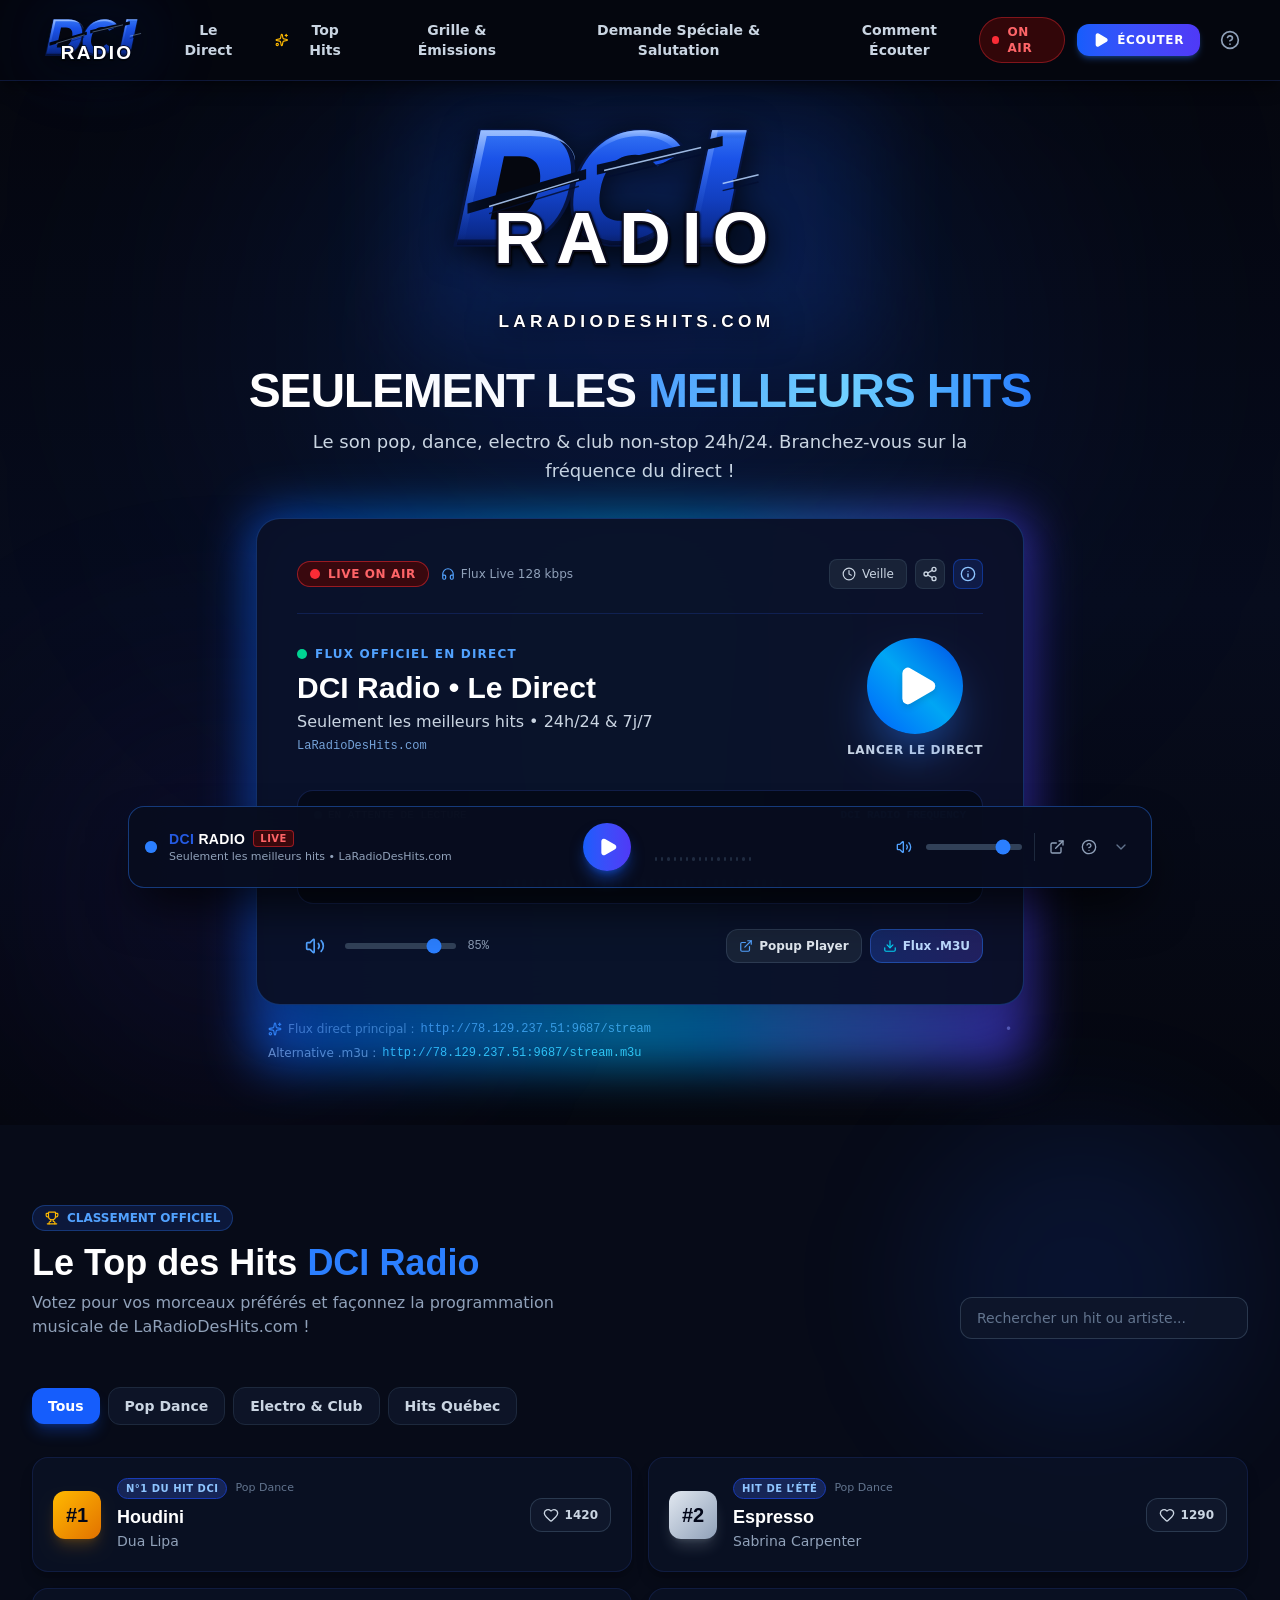
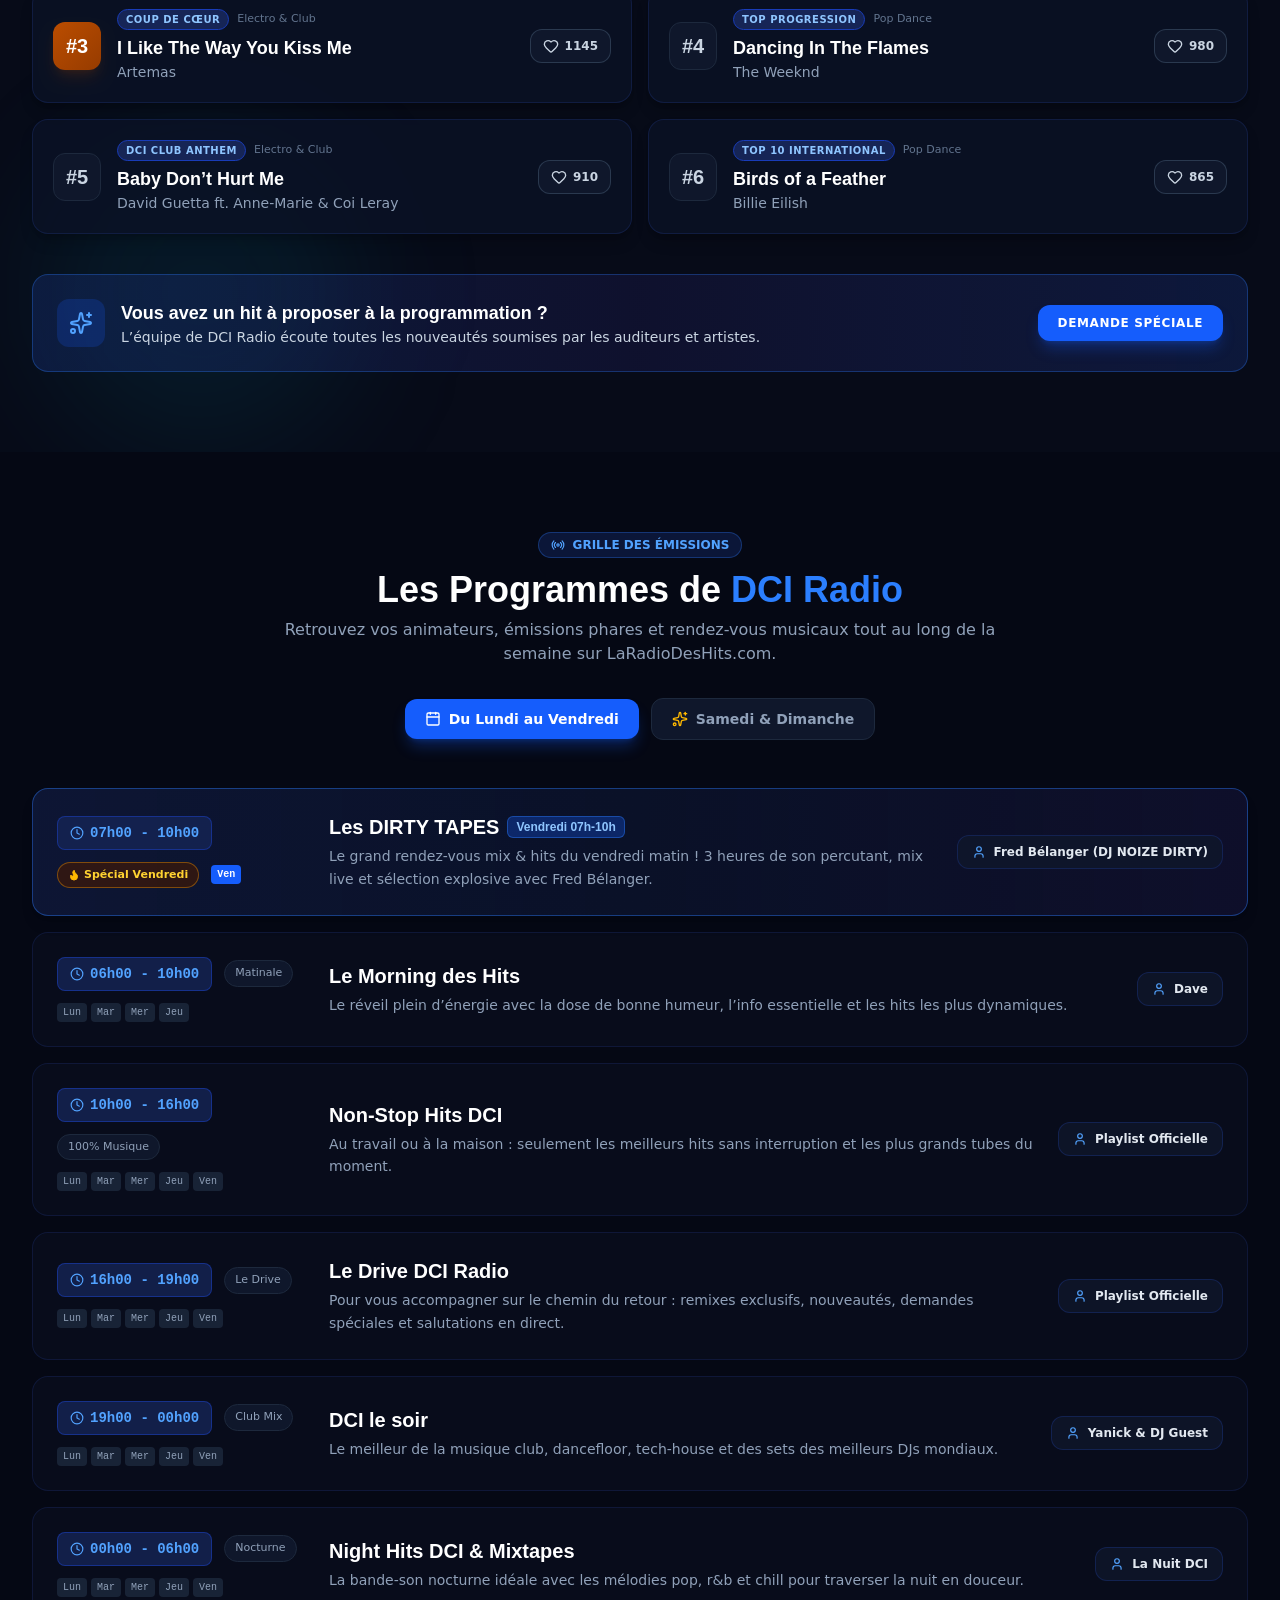
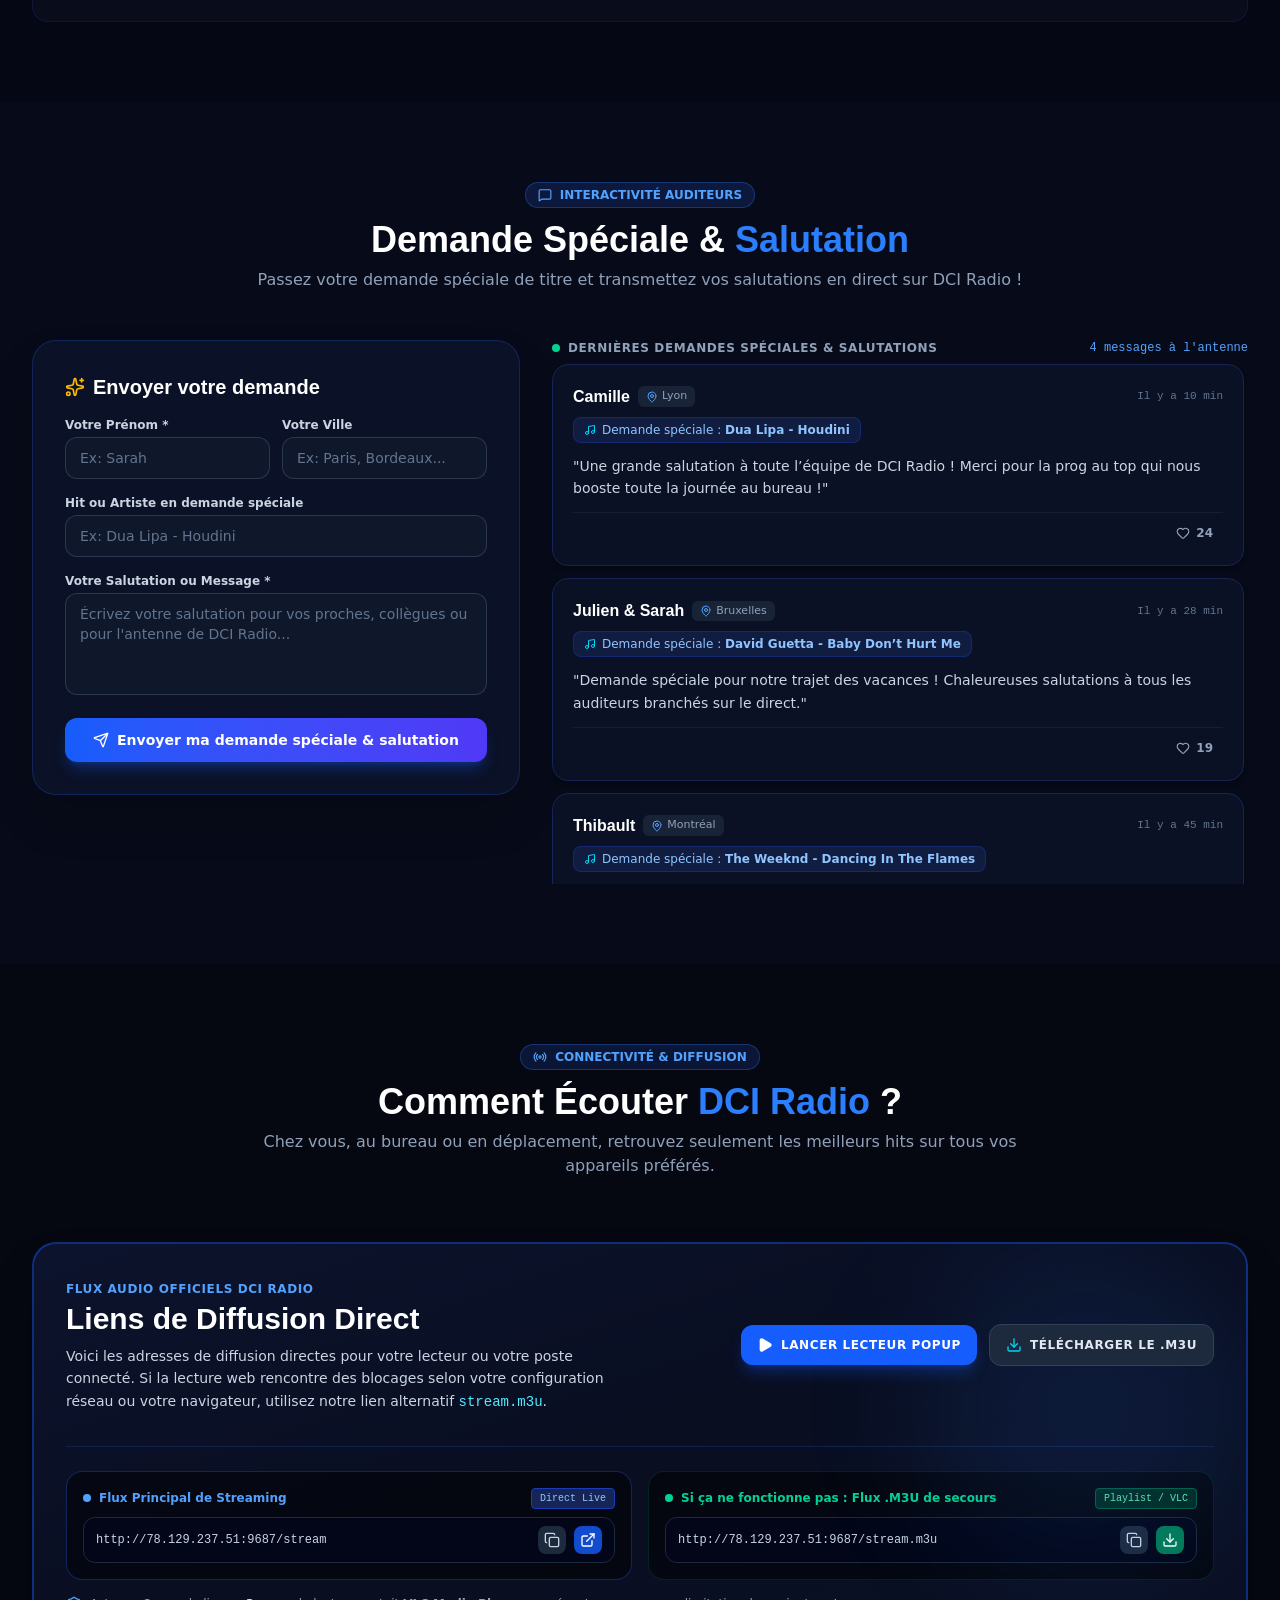
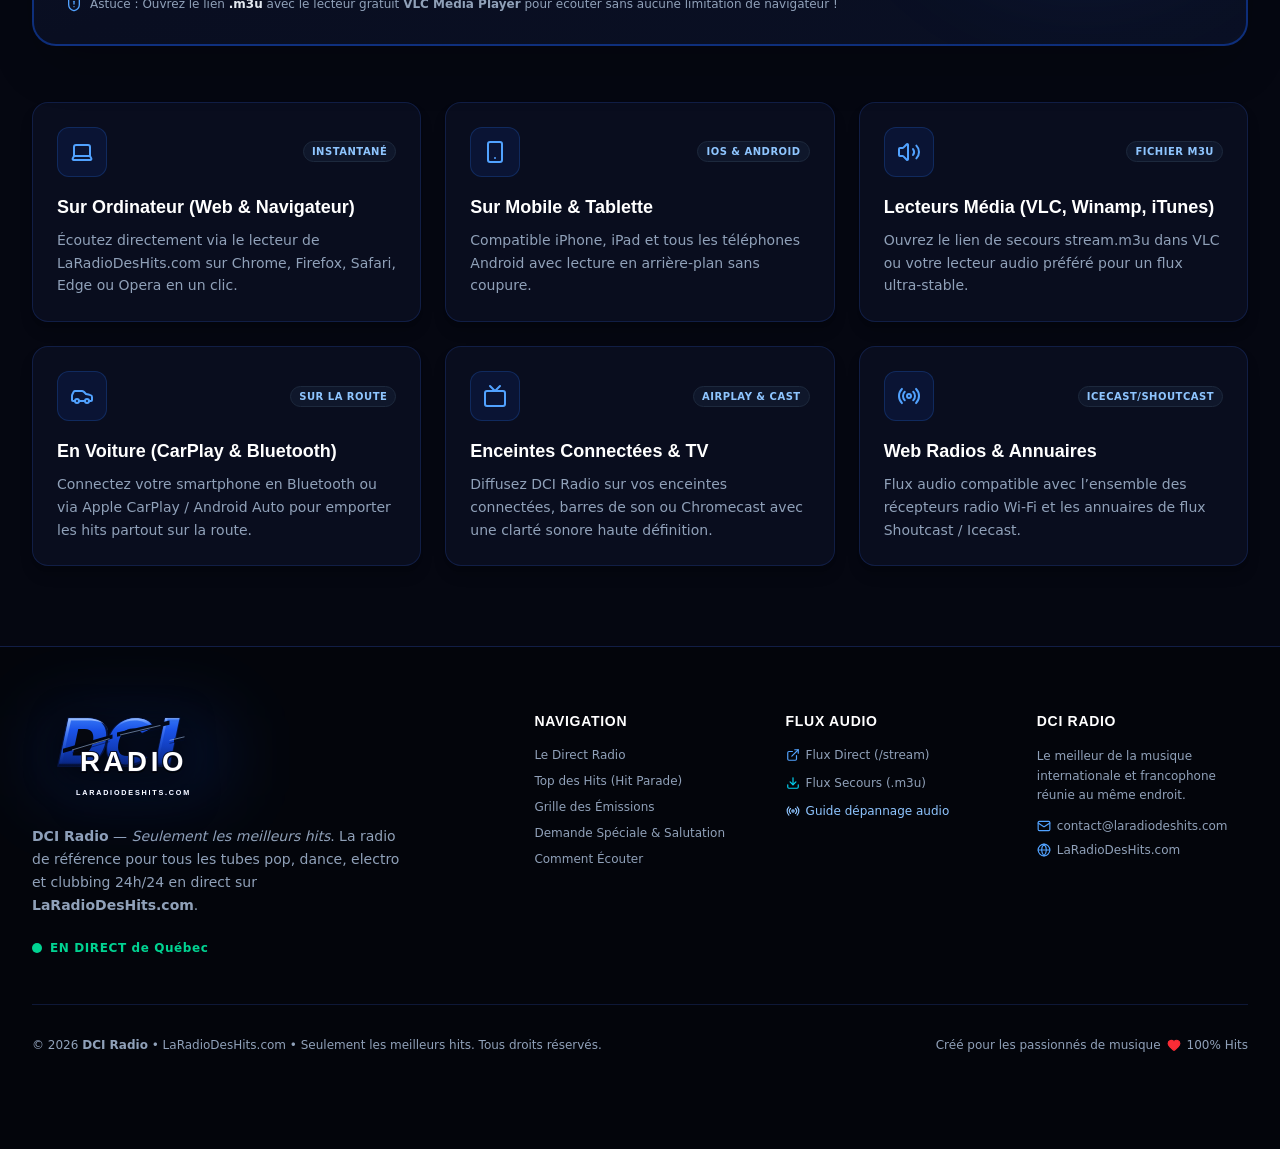
==== commit a70ddf40: "Add files via upload" ====
--- a/DCI Radio - Seulement les meilleurs hits _ LaRadioDesHits.com_files/saved_resource.html
+++ b/DCI Radio - Seulement les meilleurs hits _ LaRadioDesHits.com_files/saved_resource.html
@@ -1,5 +1,5 @@
 <!DOCTYPE html>
-<!-- saved from url=(0067)https://01a08a4f-2120-7bf9-ad4c-cde1ca463c57.arena.site/?embed=true -->
+<!-- saved from url=(0067)https://01a08a75-7d3e-7680-a3c7-8db9c554c4a5.arena.site/?embed=true -->
 <html lang="en"><head><meta http-equiv="Content-Type" content="text/html; charset=UTF-8">
     
     <meta name="viewport" content="width=device-width, initial-scale=1.0">
@@ -8,19 +8,19 @@
     <link rel="preconnect" href="https://fonts.googleapis.com/">
     <link rel="preconnect" href="https://fonts.gstatic.com/" crossorigin="">
     <link href="./css2(1)" rel="stylesheet">
-    <script type="module" crossorigin="">(function(){const j=document.createElement("link").relList;if(j&&j.supports&&j.supports("modulepreload"))return;for(const E of document.querySelectorAll('link[rel="modulepreload"]'))r(E);new MutationObserver(E=>{for(const C of E)if(C.type==="childList")for(const G of C.addedNodes)G.tagName==="LINK"&&G.rel==="modulepreload"&&r(G)}).observe(document,{childList:!0,subtree:!0});function A(E){const C={};return E.integrity&&(C.integrity=E.integrity),E.referrerPolicy&&(C.referrerPolicy=E.referrerPolicy),E.crossOrigin==="use-credentials"?C.credentials="include":E.crossOrigin==="anonymous"?C.credentials="omit":C.credentials="same-origin",C}function r(E){if(E.ep)return;E.ep=!0;const C=A(E);fetch(E.href,C)}})();var gs={exports:{}},Dn={};var wd;function n1(){if(wd)return Dn;wd=1;var v=Symbol.for("react.transitional.element"),j=Symbol.for("react.fragment");function A(r,E,C){var G=null;if(C!==void 0&&(G=""+C),E.key!==void 0&&(G=""+E.key),"key"in E){C={};for(var H in E)H!=="key"&&(C[H]=E[H])}else C=E;return E=C.ref,{$$typeof:v,type:r,key:G,ref:E!==void 0?E:null,props:C}}return Dn.Fragment=j,Dn.jsx=A,Dn.jsxs=A,Dn}var Od;function u1(){return Od||(Od=1,gs.exports=n1()),gs.exports}var i=u1(),ys={exports:{}},k={};var Hd;function i1(){if(Hd)return k;Hd=1;var v=Symbol.for("react.transitional.element"),j=Symbol.for("react.portal"),A=Symbol.for("react.fragment"),r=Symbol.for("react.strict_mode"),E=Symbol.for("react.profiler"),C=Symbol.for("react.consumer"),G=Symbol.for("react.context"),H=Symbol.for("react.forward_ref"),M=Symbol.for("react.suspense"),y=Symbol.for("react.memo"),B=Symbol.for("react.lazy"),D=Symbol.for("react.activity"),q=Symbol.iterator;function ee(d){return d===null||typeof d!="object"?null:(d=q&&d[q]||d["@@iterator"],typeof d=="function"?d:null)}var se={isMounted:function(){return!1},enqueueForceUpdate:function(){},enqueueReplaceState:function(){},enqueueSetState:function(){}},de=Object.assign,ye={};function ze(d,T,O){this.props=d,this.context=T,this.refs=ye,this.updater=O||se}ze.prototype.isReactComponent={},ze.prototype.setState=function(d,T){if(typeof d!="object"&&typeof d!="function"&&d!=null)throw Error("takes an object of state variables to update or a function which returns an object of state variables.");this.updater.enqueueSetState(this,d,T,"setState")},ze.prototype.forceUpdate=function(d){this.updater.enqueueForceUpdate(this,d,"forceUpdate")};function Be(){}Be.prototype=ze.prototype;function fe(d,T,O){this.props=d,this.context=T,this.refs=ye,this.updater=O||se}var qe=fe.prototype=new Be;qe.constructor=fe,de(qe,ze.prototype),qe.isPureReactComponent=!0;var Qe=Array.isArray;function De(){}var _={H:null,A:null,T:null,S:null},pe=Object.prototype.hasOwnProperty;function Te(d,T,O){var R=O.ref;return{$$typeof:v,type:d,key:T,ref:R!==void 0?R:null,props:O}}function Pt(d,T){return Te(d.type,T,d.props)}function xt(d){return typeof d=="object"&&d!==null&&d.$$typeof===v}function Je(d){var T={"=":"=0",":":"=2"};return"$"+d.replace(/[=:]/g,function(O){return T[O]})}var Ht=/\/+/g;function Z(d,T){return typeof d=="object"&&d!==null&&d.key!=null?Je(""+d.key):T.toString(36)}function Ee(d){switch(d.status){case"fulfilled":return d.value;case"rejected":throw d.reason;default:switch(typeof d.status=="string"?d.then(De,De):(d.status="pending",d.then(function(T){d.status==="pending"&&(d.status="fulfilled",d.value=T)},function(T){d.status==="pending"&&(d.status="rejected",d.reason=T)})),d.status){case"fulfilled":return d.value;case"rejected":throw d.reason}}throw d}function p(d,T,O,R,K){var F=typeof d;(F==="undefined"||F==="boolean")&&(d=null);var ce=!1;if(d===null)ce=!0;else switch(F){case"bigint":case"string":case"number":ce=!0;break;case"object":switch(d.$$typeof){case v:case j:ce=!0;break;case B:return ce=d._init,p(ce(d._payload),T,O,R,K)}}if(ce)return K=K(d),ce=R===""?"."+Z(d,0):R,Qe(K)?(O="",ce!=null&&(O=ce.replace(Ht,"$&/")+"/"),p(K,T,O,"",function(Ua){return Ua})):K!=null&&(xt(K)&&(K=Pt(K,O+(K.key==null||d&&d.key===K.key?"":(""+K.key).replace(Ht,"$&/")+"/")+ce)),T.push(K)),1;ce=0;var We=R===""?".":R+":";if(Qe(d))for(var _e=0;_e<d.length;_e++)R=d[_e],F=We+Z(R,_e),ce+=p(R,T,O,F,K);else if(_e=ee(d),typeof _e=="function")for(d=_e.call(d),_e=0;!(R=d.next()).done;)R=R.value,F=We+Z(R,_e++),ce+=p(R,T,O,F,K);else if(F==="object"){if(typeof d.then=="function")return p(Ee(d),T,O,R,K);throw T=String(d),Error("Objects are not valid as a React child (found: "+(T==="[object Object]"?"object with keys {"+Object.keys(d).join(", ")+"}":T)+"). If you meant to render a collection of children, use an array instead.")}return ce}function w(d,T,O){if(d==null)return d;var R=[],K=0;return p(d,R,"","",function(F){return T.call(O,F,K++)}),R}function Q(d){if(d._status===-1){var T=d._result;T=T(),T.then(function(O){(d._status===0||d._status===-1)&&(d._status=1,d._result=O)},function(O){(d._status===0||d._status===-1)&&(d._status=2,d._result=O)}),d._status===-1&&(d._status=0,d._result=T)}if(d._status===1)return d._result.default;throw d._result}var me=typeof reportError=="function"?reportError:function(d){if(typeof window=="object"&&typeof window.ErrorEvent=="function"){var T=new window.ErrorEvent("error",{bubbles:!0,cancelable:!0,message:typeof d=="object"&&d!==null&&typeof d.message=="string"?String(d.message):String(d),error:d});if(!window.dispatchEvent(T))return}else if(typeof process=="object"&&typeof process.emit=="function"){process.emit("uncaughtException",d);return}console.error(d)},ve={map:w,forEach:function(d,T,O){w(d,function(){T.apply(this,arguments)},O)},count:function(d){var T=0;return w(d,function(){T++}),T},toArray:function(d){return w(d,function(T){return T})||[]},only:function(d){if(!xt(d))throw Error("React.Children.only expected to receive a single React element child.");return d}};return k.Activity=D,k.Children=ve,k.Component=ze,k.Fragment=A,k.Profiler=E,k.PureComponent=fe,k.StrictMode=r,k.Suspense=M,k.__CLIENT_INTERNALS_DO_NOT_USE_OR_WARN_USERS_THEY_CANNOT_UPGRADE=_,k.__COMPILER_RUNTIME={__proto__:null,c:function(d){return _.H.useMemoCache(d)}},k.cache=function(d){return function(){return d.apply(null,arguments)}},k.cacheSignal=function(){return null},k.cloneElement=function(d,T,O){if(d==null)throw Error("The argument must be a React element, but you passed "+d+".");var R=de({},d.props),K=d.key;if(T!=null)for(F in T.key!==void 0&&(K=""+T.key),T)!pe.call(T,F)||F==="key"||F==="__self"||F==="__source"||F==="ref"&&T.ref===void 0||(R[F]=T[F]);var F=arguments.length-2;if(F===1)R.children=O;else if(1<F){for(var ce=Array(F),We=0;We<F;We++)ce[We]=arguments[We+2];R.children=ce}return Te(d.type,K,R)},k.createContext=function(d){return d={$$typeof:G,_currentValue:d,_currentValue2:d,_threadCount:0,Provider:null,Consumer:null},d.Provider=d,d.Consumer={$$typeof:C,_context:d},d},k.createElement=function(d,T,O){var R,K={},F=null;if(T!=null)for(R in T.key!==void 0&&(F=""+T.key),T)pe.call(T,R)&&R!=="key"&&R!=="__self"&&R!=="__source"&&(K[R]=T[R]);var ce=arguments.length-2;if(ce===1)K.children=O;else if(1<ce){for(var We=Array(ce),_e=0;_e<ce;_e++)We[_e]=arguments[_e+2];K.children=We}if(d&&d.defaultProps)for(R in ce=d.defaultProps,ce)K[R]===void 0&&(K[R]=ce[R]);return Te(d,F,K)},k.createRef=function(){return{current:null}},k.forwardRef=function(d){return{$$typeof:H,render:d}},k.isValidElement=xt,k.lazy=function(d){return{$$typeof:B,_payload:{_status:-1,_result:d},_init:Q}},k.memo=function(d,T){return{$$typeof:y,type:d,compare:T===void 0?null:T}},k.startTransition=function(d){var T=_.T,O={};_.T=O;try{var R=d(),K=_.S;K!==null&&K(O,R),typeof R=="object"&&R!==null&&typeof R.then=="function"&&R.then(De,me)}catch(F){me(F)}finally{T!==null&&O.types!==null&&(T.types=O.types),_.T=T}},k.unstable_useCacheRefresh=function(){return _.H.useCacheRefresh()},k.use=function(d){return _.H.use(d)},k.useActionState=function(d,T,O){return _.H.useActionState(d,T,O)},k.useCallback=function(d,T){return _.H.useCallback(d,T)},k.useContext=function(d){return _.H.useContext(d)},k.useDebugValue=function(){},k.useDeferredValue=function(d,T){return _.H.useDeferredValue(d,T)},k.useEffect=function(d,T){return _.H.useEffect(d,T)},k.useEffectEvent=function(d){return _.H.useEffectEvent(d)},k.useId=function(){return _.H.useId()},k.useImperativeHandle=function(d,T,O){return _.H.useImperativeHandle(d,T,O)},k.useInsertionEffect=function(d,T){return _.H.useInsertionEffect(d,T)},k.useLayoutEffect=function(d,T){return _.H.useLayoutEffect(d,T)},k.useMemo=function(d,T){return _.H.useMemo(d,T)},k.useOptimistic=function(d,T){return _.H.useOptimistic(d,T)},k.useReducer=function(d,T,O){return _.H.useReducer(d,T,O)},k.useRef=function(d){return _.H.useRef(d)},k.useState=function(d){return _.H.useState(d)},k.useSyncExternalStore=function(d,T,O){return _.H.useSyncExternalStore(d,T,O)},k.useTransition=function(){return _.H.useTransition()},k.version="19.2.6",k}var Ud;function Es(){return Ud||(Ud=1,ys.exports=i1()),ys.exports}var V=Es(),ps={exports:{}},_n={},Ss={exports:{}},js={};var Rd;function c1(){return Rd||(Rd=1,(function(v){function j(p,w){var Q=p.length;p.push(w);e:for(;0<Q;){var me=Q-1>>>1,ve=p[me];if(0<E(ve,w))p[me]=w,p[Q]=ve,Q=me;else break e}}function A(p){return p.length===0?null:p[0]}function r(p){if(p.length===0)return null;var w=p[0],Q=p.pop();if(Q!==w){p[0]=Q;e:for(var me=0,ve=p.length,d=ve>>>1;me<d;){var T=2*(me+1)-1,O=p[T],R=T+1,K=p[R];if(0>E(O,Q))R<ve&&0>E(K,O)?(p[me]=K,p[R]=Q,me=R):(p[me]=O,p[T]=Q,me=T);else if(R<ve&&0>E(K,Q))p[me]=K,p[R]=Q,me=R;else break e}}return w}function E(p,w){var Q=p.sortIndex-w.sortIndex;return Q!==0?Q:p.id-w.id}if(v.unstable_now=void 0,typeof performance=="object"&&typeof performance.now=="function"){var C=performance;v.unstable_now=function(){return C.now()}}else{var G=Date,H=G.now();v.unstable_now=function(){return G.now()-H}}var M=[],y=[],B=1,D=null,q=3,ee=!1,se=!1,de=!1,ye=!1,ze=typeof setTimeout=="function"?setTimeout:null,Be=typeof clearTimeout=="function"?clearTimeout:null,fe=typeof setImmediate<"u"?setImmediate:null;function qe(p){for(var w=A(y);w!==null;){if(w.callback===null)r(y);else if(w.startTime<=p)r(y),w.sortIndex=w.expirationTime,j(M,w);else break;w=A(y)}}function Qe(p){if(de=!1,qe(p),!se)if(A(M)!==null)se=!0,De||(De=!0,Je());else{var w=A(y);w!==null&&Ee(Qe,w.startTime-p)}}var De=!1,_=-1,pe=5,Te=-1;function Pt(){return ye?!0:!(v.unstable_now()-Te<pe)}function xt(){if(ye=!1,De){var p=v.unstable_now();Te=p;var w=!0;try{e:{se=!1,de&&(de=!1,Be(_),_=-1),ee=!0;var Q=q;try{t:{for(qe(p),D=A(M);D!==null&&!(D.expirationTime>p&&Pt());){var me=D.callback;if(typeof me=="function"){D.callback=null,q=D.priorityLevel;var ve=me(D.expirationTime<=p);if(p=v.unstable_now(),typeof ve=="function"){D.callback=ve,qe(p),w=!0;break t}D===A(M)&&r(M),qe(p)}else r(M);D=A(M)}if(D!==null)w=!0;else{var d=A(y);d!==null&&Ee(Qe,d.startTime-p),w=!1}}break e}finally{D=null,q=Q,ee=!1}w=void 0}}finally{w?Je():De=!1}}}var Je;if(typeof fe=="function")Je=function(){fe(xt)};else if(typeof MessageChannel<"u"){var Ht=new MessageChannel,Z=Ht.port2;Ht.port1.onmessage=xt,Je=function(){Z.postMessage(null)}}else Je=function(){ze(xt,0)};function Ee(p,w){_=ze(function(){p(v.unstable_now())},w)}v.unstable_IdlePriority=5,v.unstable_ImmediatePriority=1,v.unstable_LowPriority=4,v.unstable_NormalPriority=3,v.unstable_Profiling=null,v.unstable_UserBlockingPriority=2,v.unstable_cancelCallback=function(p){p.callback=null},v.unstable_forceFrameRate=function(p){0>p||125<p?console.error("forceFrameRate takes a positive int between 0 and 125, forcing frame rates higher than 125 fps is not supported"):pe=0<p?Math.floor(1e3/p):5},v.unstable_getCurrentPriorityLevel=function(){return q},v.unstable_next=function(p){switch(q){case 1:case 2:case 3:var w=3;break;default:w=q}var Q=q;q=w;try{return p()}finally{q=Q}},v.unstable_requestPaint=function(){ye=!0},v.unstable_runWithPriority=function(p,w){switch(p){case 1:case 2:case 3:case 4:case 5:break;default:p=3}var Q=q;q=p;try{return w()}finally{q=Q}},v.unstable_scheduleCallback=function(p,w,Q){var me=v.unstable_now();switch(typeof Q=="object"&&Q!==null?(Q=Q.delay,Q=typeof Q=="number"&&0<Q?me+Q:me):Q=me,p){case 1:var ve=-1;break;case 2:ve=250;break;case 5:ve=1073741823;break;case 4:ve=1e4;break;default:ve=5e3}return ve=Q+ve,p={id:B++,callback:w,priorityLevel:p,startTime:Q,expirationTime:ve,sortIndex:-1},Q>me?(p.sortIndex=Q,j(y,p),A(M)===null&&p===A(y)&&(de?(Be(_),_=-1):de=!0,Ee(Qe,Q-me))):(p.sortIndex=ve,j(M,p),se||ee||(se=!0,De||(De=!0,Je()))),p},v.unstable_shouldYield=Pt,v.unstable_wrapCallback=function(p){var w=q;return function(){var Q=q;q=w;try{return p.apply(this,arguments)}finally{q=Q}}}})(js)),js}var qd;function s1(){return qd||(qd=1,Ss.exports=c1()),Ss.exports}var Ns={exports:{}},$e={};var Ld;function f1(){if(Ld)return $e;Ld=1;var v=Es();function j(M){var y="https://react.dev/errors/"+M;if(1<arguments.length){y+="?args[]="+encodeURIComponent(arguments[1]);for(var B=2;B<arguments.length;B++)y+="&args[]="+encodeURIComponent(arguments[B])}return"Minified React error #"+M+"; visit "+y+" for the full message or use the non-minified dev environment for full errors and additional helpful warnings."}function A(){}var r={d:{f:A,r:function(){throw Error(j(522))},D:A,C:A,L:A,m:A,X:A,S:A,M:A},p:0,findDOMNode:null},E=Symbol.for("react.portal");function C(M,y,B){var D=3<arguments.length&&arguments[3]!==void 0?arguments[3]:null;return{$$typeof:E,key:D==null?null:""+D,children:M,containerInfo:y,implementation:B}}var G=v.__CLIENT_INTERNALS_DO_NOT_USE_OR_WARN_USERS_THEY_CANNOT_UPGRADE;function H(M,y){if(M==="font")return"";if(typeof y=="string")return y==="use-credentials"?y:""}return $e.__DOM_INTERNALS_DO_NOT_USE_OR_WARN_USERS_THEY_CANNOT_UPGRADE=r,$e.createPortal=function(M,y){var B=2<arguments.length&&arguments[2]!==void 0?arguments[2]:null;if(!y||y.nodeType!==1&&y.nodeType!==9&&y.nodeType!==11)throw Error(j(299));return C(M,y,null,B)},$e.flushSync=function(M){var y=G.T,B=r.p;try{if(G.T=null,r.p=2,M)return M()}finally{G.T=y,r.p=B,r.d.f()}},$e.preconnect=function(M,y){typeof M=="string"&&(y?(y=y.crossOrigin,y=typeof y=="string"?y==="use-credentials"?y:"":void 0):y=null,r.d.C(M,y))},$e.prefetchDNS=function(M){typeof M=="string"&&r.d.D(M)},$e.preinit=function(M,y){if(typeof M=="string"&&y&&typeof y.as=="string"){var B=y.as,D=H(B,y.crossOrigin),q=typeof y.integrity=="string"?y.integrity:void 0,ee=typeof y.fetchPriority=="string"?y.fetchPriority:void 0;B==="style"?r.d.S(M,typeof y.precedence=="string"?y.precedence:void 0,{crossOrigin:D,integrity:q,fetchPriority:ee}):B==="script"&&r.d.X(M,{crossOrigin:D,integrity:q,fetchPriority:ee,nonce:typeof y.nonce=="string"?y.nonce:void 0})}},$e.preinitModule=function(M,y){if(typeof M=="string")if(typeof y=="object"&&y!==null){if(y.as==null||y.as==="script"){var B=H(y.as,y.crossOrigin);r.d.M(M,{crossOrigin:B,integrity:typeof y.integrity=="string"?y.integrity:void 0,nonce:typeof y.nonce=="string"?y.nonce:void 0})}}else y==null&&r.d.M(M)},$e.preload=function(M,y){if(typeof M=="string"&&typeof y=="object"&&y!==null&&typeof y.as=="string"){var B=y.as,D=H(B,y.crossOrigin);r.d.L(M,B,{crossOrigin:D,integrity:typeof y.integrity=="string"?y.integrity:void 0,nonce:typeof y.nonce=="string"?y.nonce:void 0,type:typeof y.type=="string"?y.type:void 0,fetchPriority:typeof y.fetchPriority=="string"?y.fetchPriority:void 0,referrerPolicy:typeof y.referrerPolicy=="string"?y.referrerPolicy:void 0,imageSrcSet:typeof y.imageSrcSet=="string"?y.imageSrcSet:void 0,imageSizes:typeof y.imageSizes=="string"?y.imageSizes:void 0,media:typeof y.media=="string"?y.media:void 0})}},$e.preloadModule=function(M,y){if(typeof M=="string")if(y){var B=H(y.as,y.crossOrigin);r.d.m(M,{as:typeof y.as=="string"&&y.as!=="script"?y.as:void 0,crossOrigin:B,integrity:typeof y.integrity=="string"?y.integrity:void 0})}else r.d.m(M)},$e.requestFormReset=function(M){r.d.r(M)},$e.unstable_batchedUpdates=function(M,y){return M(y)},$e.useFormState=function(M,y,B){return G.H.useFormState(M,y,B)},$e.useFormStatus=function(){return G.H.useHostTransitionStatus()},$e.version="19.2.6",$e}var Bd;function o1(){if(Bd)return Ns.exports;Bd=1;function v(){if(!(typeof __REACT_DEVTOOLS_GLOBAL_HOOK__>"u"||typeof __REACT_DEVTOOLS_GLOBAL_HOOK__.checkDCE!="function"))try{__REACT_DEVTOOLS_GLOBAL_HOOK__.checkDCE(v)}catch(j){console.error(j)}}return v(),Ns.exports=f1(),Ns.exports}var Yd;function r1(){if(Yd)return _n;Yd=1;var v=s1(),j=Es(),A=o1();function r(e){var t="https://react.dev/errors/"+e;if(1<arguments.length){t+="?args[]="+encodeURIComponent(arguments[1]);for(var l=2;l<arguments.length;l++)t+="&args[]="+encodeURIComponent(arguments[l])}return"Minified React error #"+e+"; visit "+t+" for the full message or use the non-minified dev environment for full errors and additional helpful warnings."}function E(e){return!(!e||e.nodeType!==1&&e.nodeType!==9&&e.nodeType!==11)}function C(e){var t=e,l=e;if(e.alternate)for(;t.return;)t=t.return;else{e=t;do t=e,(t.flags&4098)!==0&&(l=t.return),e=t.return;while(e)}return t.tag===3?l:null}function G(e){if(e.tag===13){var t=e.memoizedState;if(t===null&&(e=e.alternate,e!==null&&(t=e.memoizedState)),t!==null)return t.dehydrated}return null}function H(e){if(e.tag===31){var t=e.memoizedState;if(t===null&&(e=e.alternate,e!==null&&(t=e.memoizedState)),t!==null)return t.dehydrated}return null}function M(e){if(C(e)!==e)throw Error(r(188))}function y(e){var t=e.alternate;if(!t){if(t=C(e),t===null)throw Error(r(188));return t!==e?null:e}for(var l=e,a=t;;){var n=l.return;if(n===null)break;var u=n.alternate;if(u===null){if(a=n.return,a!==null){l=a;continue}break}if(n.child===u.child){for(u=n.child;u;){if(u===l)return M(n),e;if(u===a)return M(n),t;u=u.sibling}throw Error(r(188))}if(l.return!==a.return)l=n,a=u;else{for(var c=!1,s=n.child;s;){if(s===l){c=!0,l=n,a=u;break}if(s===a){c=!0,a=n,l=u;break}s=s.sibling}if(!c){for(s=u.child;s;){if(s===l){c=!0,l=u,a=n;break}if(s===a){c=!0,a=u,l=n;break}s=s.sibling}if(!c)throw Error(r(189))}}if(l.alternate!==a)throw Error(r(190))}if(l.tag!==3)throw Error(r(188));return l.stateNode.current===l?e:t}function B(e){var t=e.tag;if(t===5||t===26||t===27||t===6)return e;for(e=e.child;e!==null;){if(t=B(e),t!==null)return t;e=e.sibling}return null}var D=Object.assign,q=Symbol.for("react.element"),ee=Symbol.for("react.transitional.element"),se=Symbol.for("react.portal"),de=Symbol.for("react.fragment"),ye=Symbol.for("react.strict_mode"),ze=Symbol.for("react.profiler"),Be=Symbol.for("react.consumer"),fe=Symbol.for("react.context"),qe=Symbol.for("react.forward_ref"),Qe=Symbol.for("react.suspense"),De=Symbol.for("react.suspense_list"),_=Symbol.for("react.memo"),pe=Symbol.for("react.lazy"),Te=Symbol.for("react.activity"),Pt=Symbol.for("react.memo_cache_sentinel"),xt=Symbol.iterator;function Je(e){return e===null||typeof e!="object"?null:(e=xt&&e[xt]||e["@@iterator"],typeof e=="function"?e:null)}var Ht=Symbol.for("react.client.reference");function Z(e){if(e==null)return null;if(typeof e=="function")return e.$$typeof===Ht?null:e.displayName||e.name||null;if(typeof e=="string")return e;switch(e){case de:return"Fragment";case ze:return"Profiler";case ye:return"StrictMode";case Qe:return"Suspense";case De:return"SuspenseList";case Te:return"Activity"}if(typeof e=="object")switch(e.$$typeof){case se:return"Portal";case fe:return e.displayName||"Context";case Be:return(e._context.displayName||"Context")+".Consumer";case qe:var t=e.render;return e=e.displayName,e||(e=t.displayName||t.name||"",e=e!==""?"ForwardRef("+e+")":"ForwardRef"),e;case _:return t=e.displayName||null,t!==null?t:Z(e.type)||"Memo";case pe:t=e._payload,e=e._init;try{return Z(e(t))}catch{}}return null}var Ee=Array.isArray,p=j.__CLIENT_INTERNALS_DO_NOT_USE_OR_WARN_USERS_THEY_CANNOT_UPGRADE,w=A.__DOM_INTERNALS_DO_NOT_USE_OR_WARN_USERS_THEY_CANNOT_UPGRADE,Q={pending:!1,data:null,method:null,action:null},me=[],ve=-1;function d(e){return{current:e}}function T(e){0>ve||(e.current=me[ve],me[ve]=null,ve--)}function O(e,t){ve++,me[ve]=e.current,e.current=t}var R=d(null),K=d(null),F=d(null),ce=d(null);function We(e,t){switch(O(F,t),O(K,e),O(R,null),t.nodeType){case 9:case 11:e=(e=t.documentElement)&&(e=e.namespaceURI)?td(e):0;break;default:if(e=t.tagName,t=t.namespaceURI)t=td(t),e=ld(t,e);else switch(e){case"svg":e=1;break;case"math":e=2;break;default:e=0}}T(R),O(R,e)}function _e(){T(R),T(K),T(F)}function Ua(e){e.memoizedState!==null&&O(ce,e);var t=R.current,l=ld(t,e.type);t!==l&&(O(K,e),O(R,l))}function Hn(e){K.current===e&&(T(R),T(K)),ce.current===e&&(T(ce),Tn._currentValue=Q)}var ei,Ds;function Tl(e){if(ei===void 0)try{throw Error()}catch(l){var t=l.stack.trim().match(/\n( *(at )?)/);ei=t&&t[1]||"",Ds=-1<l.stack.indexOf(`
+    <script type="module" crossorigin="">(function(){const p=document.createElement("link").relList;if(p&&p.supports&&p.supports("modulepreload"))return;for(const _ of document.querySelectorAll('link[rel="modulepreload"]'))o(_);new MutationObserver(_=>{for(const D of _)if(D.type==="childList")for(const H of D.addedNodes)H.tagName==="LINK"&&H.rel==="modulepreload"&&o(H)}).observe(document,{childList:!0,subtree:!0});function A(_){const D={};return _.integrity&&(D.integrity=_.integrity),_.referrerPolicy&&(D.referrerPolicy=_.referrerPolicy),_.crossOrigin==="use-credentials"?D.credentials="include":_.crossOrigin==="anonymous"?D.credentials="omit":D.credentials="same-origin",D}function o(_){if(_.ep)return;_.ep=!0;const D=A(_);fetch(_.href,D)}})();function e1(b){return b&&b.__esModule&&Object.prototype.hasOwnProperty.call(b,"default")?b.default:b}var gs={exports:{}},Dn={};var O0;function t1(){if(O0)return Dn;O0=1;var b=Symbol.for("react.transitional.element"),p=Symbol.for("react.fragment");function A(o,_,D){var H=null;if(D!==void 0&&(H=""+D),_.key!==void 0&&(H=""+_.key),"key"in _){D={};for(var O in _)O!=="key"&&(D[O]=_[O])}else D=_;return _=D.ref,{$$typeof:b,type:o,key:H,ref:_!==void 0?_:null,props:D}}return Dn.Fragment=p,Dn.jsx=A,Dn.jsxs=A,Dn}var w0;function l1(){return w0||(w0=1,gs.exports=t1()),gs.exports}var i=l1(),ys={exports:{}},k={};var H0;function a1(){if(H0)return k;H0=1;var b=Symbol.for("react.transitional.element"),p=Symbol.for("react.portal"),A=Symbol.for("react.fragment"),o=Symbol.for("react.strict_mode"),_=Symbol.for("react.profiler"),D=Symbol.for("react.consumer"),H=Symbol.for("react.context"),O=Symbol.for("react.forward_ref"),E=Symbol.for("react.suspense"),y=Symbol.for("react.memo"),B=Symbol.for("react.lazy"),M=Symbol.for("react.activity"),q=Symbol.iterator;function ae(d){return d===null||typeof d!="object"?null:(d=q&&d[q]||d["@@iterator"],typeof d=="function"?d:null)}var fe={isMounted:function(){return!1},enqueueForceUpdate:function(){},enqueueReplaceState:function(){},enqueueSetState:function(){}},ve=Object.assign,X={};function de(d,T,w){this.props=d,this.context=T,this.refs=X,this.updater=w||fe}de.prototype.isReactComponent={},de.prototype.setState=function(d,T){if(typeof d!="object"&&typeof d!="function"&&d!=null)throw Error("takes an object of state variables to update or a function which returns an object of state variables.");this.updater.enqueueSetState(this,d,T,"setState")},de.prototype.forceUpdate=function(d){this.updater.enqueueForceUpdate(this,d,"forceUpdate")};function He(){}He.prototype=de.prototype;function ge(d,T,w){this.props=d,this.context=T,this.refs=X,this.updater=w||fe}var Ye=ge.prototype=new He;Ye.constructor=ge,ve(Ye,de.prototype),Ye.isPureReactComponent=!0;var Je=Array.isArray;function Ue(){}var $={H:null,A:null,T:null,S:null},qe=Object.prototype.hasOwnProperty;function ht(d,T,w){var R=w.ref;return{$$typeof:b,type:d,key:T,ref:R!==void 0?R:null,props:w}}function Pt(d,T){return ht(d.type,T,d.props)}function xt(d){return typeof d=="object"&&d!==null&&d.$$typeof===b}function ke(d){var T={"=":"=0",":":"=2"};return"$"+d.replace(/[=:]/g,function(w){return T[w]})}var Ht=/\/+/g;function V(d,T){return typeof d=="object"&&d!==null&&d.key!=null?ke(""+d.key):T.toString(36)}function ze(d){switch(d.status){case"fulfilled":return d.value;case"rejected":throw d.reason;default:switch(typeof d.status=="string"?d.then(Ue,Ue):(d.status="pending",d.then(function(T){d.status==="pending"&&(d.status="fulfilled",d.value=T)},function(T){d.status==="pending"&&(d.status="rejected",d.reason=T)})),d.status){case"fulfilled":return d.value;case"rejected":throw d.reason}}throw d}function S(d,T,w,R,K){var F=typeof d;(F==="undefined"||F==="boolean")&&(d=null);var se=!1;if(d===null)se=!0;else switch(F){case"bigint":case"string":case"number":se=!0;break;case"object":switch(d.$$typeof){case b:case p:se=!0;break;case B:return se=d._init,S(se(d._payload),T,w,R,K)}}if(se)return K=K(d),se=R===""?"."+V(d,0):R,Je(K)?(w="",se!=null&&(w=se.replace(Ht,"$&/")+"/"),S(K,T,w,"",function(Ua){return Ua})):K!=null&&(xt(K)&&(K=Pt(K,w+(K.key==null||d&&d.key===K.key?"":(""+K.key).replace(Ht,"$&/")+"/")+se)),T.push(K)),1;se=0;var $e=R===""?".":R+":";if(Je(d))for(var Me=0;Me<d.length;Me++)R=d[Me],F=$e+V(R,Me),se+=S(R,T,w,F,K);else if(Me=ae(d),typeof Me=="function")for(d=Me.call(d),Me=0;!(R=d.next()).done;)R=R.value,F=$e+V(R,Me++),se+=S(R,T,w,F,K);else if(F==="object"){if(typeof d.then=="function")return S(ze(d),T,w,R,K);throw T=String(d),Error("Objects are not valid as a React child (found: "+(T==="[object Object]"?"object with keys {"+Object.keys(d).join(", ")+"}":T)+"). If you meant to render a collection of children, use an array instead.")}return se}function C(d,T,w){if(d==null)return d;var R=[],K=0;return S(d,R,"","",function(F){return T.call(w,F,K++)}),R}function G(d){if(d._status===-1){var T=d._result;T=T(),T.then(function(w){(d._status===0||d._status===-1)&&(d._status=1,d._result=w)},function(w){(d._status===0||d._status===-1)&&(d._status=2,d._result=w)}),d._status===-1&&(d._status=0,d._result=T)}if(d._status===1)return d._result.default;throw d._result}var me=typeof reportError=="function"?reportError:function(d){if(typeof window=="object"&&typeof window.ErrorEvent=="function"){var T=new window.ErrorEvent("error",{bubbles:!0,cancelable:!0,message:typeof d=="object"&&d!==null&&typeof d.message=="string"?String(d.message):String(d),error:d});if(!window.dispatchEvent(T))return}else if(typeof process=="object"&&typeof process.emit=="function"){process.emit("uncaughtException",d);return}console.error(d)},ye={map:C,forEach:function(d,T,w){C(d,function(){T.apply(this,arguments)},w)},count:function(d){var T=0;return C(d,function(){T++}),T},toArray:function(d){return C(d,function(T){return T})||[]},only:function(d){if(!xt(d))throw Error("React.Children.only expected to receive a single React element child.");return d}};return k.Activity=M,k.Children=ye,k.Component=de,k.Fragment=A,k.Profiler=_,k.PureComponent=ge,k.StrictMode=o,k.Suspense=E,k.__CLIENT_INTERNALS_DO_NOT_USE_OR_WARN_USERS_THEY_CANNOT_UPGRADE=$,k.__COMPILER_RUNTIME={__proto__:null,c:function(d){return $.H.useMemoCache(d)}},k.cache=function(d){return function(){return d.apply(null,arguments)}},k.cacheSignal=function(){return null},k.cloneElement=function(d,T,w){if(d==null)throw Error("The argument must be a React element, but you passed "+d+".");var R=ve({},d.props),K=d.key;if(T!=null)for(F in T.key!==void 0&&(K=""+T.key),T)!qe.call(T,F)||F==="key"||F==="__self"||F==="__source"||F==="ref"&&T.ref===void 0||(R[F]=T[F]);var F=arguments.length-2;if(F===1)R.children=w;else if(1<F){for(var se=Array(F),$e=0;$e<F;$e++)se[$e]=arguments[$e+2];R.children=se}return ht(d.type,K,R)},k.createContext=function(d){return d={$$typeof:H,_currentValue:d,_currentValue2:d,_threadCount:0,Provider:null,Consumer:null},d.Provider=d,d.Consumer={$$typeof:D,_context:d},d},k.createElement=function(d,T,w){var R,K={},F=null;if(T!=null)for(R in T.key!==void 0&&(F=""+T.key),T)qe.call(T,R)&&R!=="key"&&R!=="__self"&&R!=="__source"&&(K[R]=T[R]);var se=arguments.length-2;if(se===1)K.children=w;else if(1<se){for(var $e=Array(se),Me=0;Me<se;Me++)$e[Me]=arguments[Me+2];K.children=$e}if(d&&d.defaultProps)for(R in se=d.defaultProps,se)K[R]===void 0&&(K[R]=se[R]);return ht(d,F,K)},k.createRef=function(){return{current:null}},k.forwardRef=function(d){return{$$typeof:O,render:d}},k.isValidElement=xt,k.lazy=function(d){return{$$typeof:B,_payload:{_status:-1,_result:d},_init:G}},k.memo=function(d,T){return{$$typeof:y,type:d,compare:T===void 0?null:T}},k.startTransition=function(d){var T=$.T,w={};$.T=w;try{var R=d(),K=$.S;K!==null&&K(w,R),typeof R=="object"&&R!==null&&typeof R.then=="function"&&R.then(Ue,me)}catch(F){me(F)}finally{T!==null&&w.types!==null&&(T.types=w.types),$.T=T}},k.unstable_useCacheRefresh=function(){return $.H.useCacheRefresh()},k.use=function(d){return $.H.use(d)},k.useActionState=function(d,T,w){return $.H.useActionState(d,T,w)},k.useCallback=function(d,T){return $.H.useCallback(d,T)},k.useContext=function(d){return $.H.useContext(d)},k.useDebugValue=function(){},k.useDeferredValue=function(d,T){return $.H.useDeferredValue(d,T)},k.useEffect=function(d,T){return $.H.useEffect(d,T)},k.useEffectEvent=function(d){return $.H.useEffectEvent(d)},k.useId=function(){return $.H.useId()},k.useImperativeHandle=function(d,T,w){return $.H.useImperativeHandle(d,T,w)},k.useInsertionEffect=function(d,T){return $.H.useInsertionEffect(d,T)},k.useLayoutEffect=function(d,T){return $.H.useLayoutEffect(d,T)},k.useMemo=function(d,T){return $.H.useMemo(d,T)},k.useOptimistic=function(d,T){return $.H.useOptimistic(d,T)},k.useReducer=function(d,T,w){return $.H.useReducer(d,T,w)},k.useRef=function(d){return $.H.useRef(d)},k.useState=function(d){return $.H.useState(d)},k.useSyncExternalStore=function(d,T,w){return $.H.useSyncExternalStore(d,T,w)},k.useTransition=function(){return $.H.useTransition()},k.version="19.2.6",k}var U0;function Es(){return U0||(U0=1,ys.exports=a1()),ys.exports}var Z=Es();const n1=e1(Z);var ps={exports:{}},_n={},Ss={exports:{}},js={};var R0;function u1(){return R0||(R0=1,(function(b){function p(S,C){var G=S.length;S.push(C);e:for(;0<G;){var me=G-1>>>1,ye=S[me];if(0<_(ye,C))S[me]=C,S[G]=ye,G=me;else break e}}function A(S){return S.length===0?null:S[0]}function o(S){if(S.length===0)return null;var C=S[0],G=S.pop();if(G!==C){S[0]=G;e:for(var me=0,ye=S.length,d=ye>>>1;me<d;){var T=2*(me+1)-1,w=S[T],R=T+1,K=S[R];if(0>_(w,G))R<ye&&0>_(K,w)?(S[me]=K,S[R]=G,me=R):(S[me]=w,S[T]=G,me=T);else if(R<ye&&0>_(K,G))S[me]=K,S[R]=G,me=R;else break e}}return C}function _(S,C){var G=S.sortIndex-C.sortIndex;return G!==0?G:S.id-C.id}if(b.unstable_now=void 0,typeof performance=="object"&&typeof performance.now=="function"){var D=performance;b.unstable_now=function(){return D.now()}}else{var H=Date,O=H.now();b.unstable_now=function(){return H.now()-O}}var E=[],y=[],B=1,M=null,q=3,ae=!1,fe=!1,ve=!1,X=!1,de=typeof setTimeout=="function"?setTimeout:null,He=typeof clearTimeout=="function"?clearTimeout:null,ge=typeof setImmediate<"u"?setImmediate:null;function Ye(S){for(var C=A(y);C!==null;){if(C.callback===null)o(y);else if(C.startTime<=S)o(y),C.sortIndex=C.expirationTime,p(E,C);else break;C=A(y)}}function Je(S){if(ve=!1,Ye(S),!fe)if(A(E)!==null)fe=!0,Ue||(Ue=!0,ke());else{var C=A(y);C!==null&&ze(Je,C.startTime-S)}}var Ue=!1,$=-1,qe=5,ht=-1;function Pt(){return X?!0:!(b.unstable_now()-ht<qe)}function xt(){if(X=!1,Ue){var S=b.unstable_now();ht=S;var C=!0;try{e:{fe=!1,ve&&(ve=!1,He($),$=-1),ae=!0;var G=q;try{t:{for(Ye(S),M=A(E);M!==null&&!(M.expirationTime>S&&Pt());){var me=M.callback;if(typeof me=="function"){M.callback=null,q=M.priorityLevel;var ye=me(M.expirationTime<=S);if(S=b.unstable_now(),typeof ye=="function"){M.callback=ye,Ye(S),C=!0;break t}M===A(E)&&o(E),Ye(S)}else o(E);M=A(E)}if(M!==null)C=!0;else{var d=A(y);d!==null&&ze(Je,d.startTime-S),C=!1}}break e}finally{M=null,q=G,ae=!1}C=void 0}}finally{C?ke():Ue=!1}}}var ke;if(typeof ge=="function")ke=function(){ge(xt)};else if(typeof MessageChannel<"u"){var Ht=new MessageChannel,V=Ht.port2;Ht.port1.onmessage=xt,ke=function(){V.postMessage(null)}}else ke=function(){de(xt,0)};function ze(S,C){$=de(function(){S(b.unstable_now())},C)}b.unstable_IdlePriority=5,b.unstable_ImmediatePriority=1,b.unstable_LowPriority=4,b.unstable_NormalPriority=3,b.unstable_Profiling=null,b.unstable_UserBlockingPriority=2,b.unstable_cancelCallback=function(S){S.callback=null},b.unstable_forceFrameRate=function(S){0>S||125<S?console.error("forceFrameRate takes a positive int between 0 and 125, forcing frame rates higher than 125 fps is not supported"):qe=0<S?Math.floor(1e3/S):5},b.unstable_getCurrentPriorityLevel=function(){return q},b.unstable_next=function(S){switch(q){case 1:case 2:case 3:var C=3;break;default:C=q}var G=q;q=C;try{return S()}finally{q=G}},b.unstable_requestPaint=function(){X=!0},b.unstable_runWithPriority=function(S,C){switch(S){case 1:case 2:case 3:case 4:case 5:break;default:S=3}var G=q;q=S;try{return C()}finally{q=G}},b.unstable_scheduleCallback=function(S,C,G){var me=b.unstable_now();switch(typeof G=="object"&&G!==null?(G=G.delay,G=typeof G=="number"&&0<G?me+G:me):G=me,S){case 1:var ye=-1;break;case 2:ye=250;break;case 5:ye=1073741823;break;case 4:ye=1e4;break;default:ye=5e3}return ye=G+ye,S={id:B++,callback:C,priorityLevel:S,startTime:G,expirationTime:ye,sortIndex:-1},G>me?(S.sortIndex=G,p(y,S),A(E)===null&&S===A(y)&&(ve?(He($),$=-1):ve=!0,ze(Je,G-me))):(S.sortIndex=ye,p(E,S),fe||ae||(fe=!0,Ue||(Ue=!0,ke()))),S},b.unstable_shouldYield=Pt,b.unstable_wrapCallback=function(S){var C=q;return function(){var G=q;q=C;try{return S.apply(this,arguments)}finally{q=G}}}})(js)),js}var q0;function i1(){return q0||(q0=1,Ss.exports=u1()),Ss.exports}var Ns={exports:{}},Ke={};var L0;function c1(){if(L0)return Ke;L0=1;var b=Es();function p(E){var y="https://react.dev/errors/"+E;if(1<arguments.length){y+="?args[]="+encodeURIComponent(arguments[1]);for(var B=2;B<arguments.length;B++)y+="&args[]="+encodeURIComponent(arguments[B])}return"Minified React error #"+E+"; visit "+y+" for the full message or use the non-minified dev environment for full errors and additional helpful warnings."}function A(){}var o={d:{f:A,r:function(){throw Error(p(522))},D:A,C:A,L:A,m:A,X:A,S:A,M:A},p:0,findDOMNode:null},_=Symbol.for("react.portal");function D(E,y,B){var M=3<arguments.length&&arguments[3]!==void 0?arguments[3]:null;return{$$typeof:_,key:M==null?null:""+M,children:E,containerInfo:y,implementation:B}}var H=b.__CLIENT_INTERNALS_DO_NOT_USE_OR_WARN_USERS_THEY_CANNOT_UPGRADE;function O(E,y){if(E==="font")return"";if(typeof y=="string")return y==="use-credentials"?y:""}return Ke.__DOM_INTERNALS_DO_NOT_USE_OR_WARN_USERS_THEY_CANNOT_UPGRADE=o,Ke.createPortal=function(E,y){var B=2<arguments.length&&arguments[2]!==void 0?arguments[2]:null;if(!y||y.nodeType!==1&&y.nodeType!==9&&y.nodeType!==11)throw Error(p(299));return D(E,y,null,B)},Ke.flushSync=function(E){var y=H.T,B=o.p;try{if(H.T=null,o.p=2,E)return E()}finally{H.T=y,o.p=B,o.d.f()}},Ke.preconnect=function(E,y){typeof E=="string"&&(y?(y=y.crossOrigin,y=typeof y=="string"?y==="use-credentials"?y:"":void 0):y=null,o.d.C(E,y))},Ke.prefetchDNS=function(E){typeof E=="string"&&o.d.D(E)},Ke.preinit=function(E,y){if(typeof E=="string"&&y&&typeof y.as=="string"){var B=y.as,M=O(B,y.crossOrigin),q=typeof y.integrity=="string"?y.integrity:void 0,ae=typeof y.fetchPriority=="string"?y.fetchPriority:void 0;B==="style"?o.d.S(E,typeof y.precedence=="string"?y.precedence:void 0,{crossOrigin:M,integrity:q,fetchPriority:ae}):B==="script"&&o.d.X(E,{crossOrigin:M,integrity:q,fetchPriority:ae,nonce:typeof y.nonce=="string"?y.nonce:void 0})}},Ke.preinitModule=function(E,y){if(typeof E=="string")if(typeof y=="object"&&y!==null){if(y.as==null||y.as==="script"){var B=O(y.as,y.crossOrigin);o.d.M(E,{crossOrigin:B,integrity:typeof y.integrity=="string"?y.integrity:void 0,nonce:typeof y.nonce=="string"?y.nonce:void 0})}}else y==null&&o.d.M(E)},Ke.preload=function(E,y){if(typeof E=="string"&&typeof y=="object"&&y!==null&&typeof y.as=="string"){var B=y.as,M=O(B,y.crossOrigin);o.d.L(E,B,{crossOrigin:M,integrity:typeof y.integrity=="string"?y.integrity:void 0,nonce:typeof y.nonce=="string"?y.nonce:void 0,type:typeof y.type=="string"?y.type:void 0,fetchPriority:typeof y.fetchPriority=="string"?y.fetchPriority:void 0,referrerPolicy:typeof y.referrerPolicy=="string"?y.referrerPolicy:void 0,imageSrcSet:typeof y.imageSrcSet=="string"?y.imageSrcSet:void 0,imageSizes:typeof y.imageSizes=="string"?y.imageSizes:void 0,media:typeof y.media=="string"?y.media:void 0})}},Ke.preloadModule=function(E,y){if(typeof E=="string")if(y){var B=O(y.as,y.crossOrigin);o.d.m(E,{as:typeof y.as=="string"&&y.as!=="script"?y.as:void 0,crossOrigin:B,integrity:typeof y.integrity=="string"?y.integrity:void 0})}else o.d.m(E)},Ke.requestFormReset=function(E){o.d.r(E)},Ke.unstable_batchedUpdates=function(E,y){return E(y)},Ke.useFormState=function(E,y,B){return H.H.useFormState(E,y,B)},Ke.useFormStatus=function(){return H.H.useHostTransitionStatus()},Ke.version="19.2.6",Ke}var B0;function s1(){if(B0)return Ns.exports;B0=1;function b(){if(!(typeof __REACT_DEVTOOLS_GLOBAL_HOOK__>"u"||typeof __REACT_DEVTOOLS_GLOBAL_HOOK__.checkDCE!="function"))try{__REACT_DEVTOOLS_GLOBAL_HOOK__.checkDCE(b)}catch(p){console.error(p)}}return b(),Ns.exports=c1(),Ns.exports}var Y0;function f1(){if(Y0)return _n;Y0=1;var b=i1(),p=Es(),A=s1();function o(e){var t="https://react.dev/errors/"+e;if(1<arguments.length){t+="?args[]="+encodeURIComponent(arguments[1]);for(var l=2;l<arguments.length;l++)t+="&args[]="+encodeURIComponent(arguments[l])}return"Minified React error #"+e+"; visit "+t+" for the full message or use the non-minified dev environment for full errors and additional helpful warnings."}function _(e){return!(!e||e.nodeType!==1&&e.nodeType!==9&&e.nodeType!==11)}function D(e){var t=e,l=e;if(e.alternate)for(;t.return;)t=t.return;else{e=t;do t=e,(t.flags&4098)!==0&&(l=t.return),e=t.return;while(e)}return t.tag===3?l:null}function H(e){if(e.tag===13){var t=e.memoizedState;if(t===null&&(e=e.alternate,e!==null&&(t=e.memoizedState)),t!==null)return t.dehydrated}return null}function O(e){if(e.tag===31){var t=e.memoizedState;if(t===null&&(e=e.alternate,e!==null&&(t=e.memoizedState)),t!==null)return t.dehydrated}return null}function E(e){if(D(e)!==e)throw Error(o(188))}function y(e){var t=e.alternate;if(!t){if(t=D(e),t===null)throw Error(o(188));return t!==e?null:e}for(var l=e,a=t;;){var n=l.return;if(n===null)break;var u=n.alternate;if(u===null){if(a=n.return,a!==null){l=a;continue}break}if(n.child===u.child){for(u=n.child;u;){if(u===l)return E(n),e;if(u===a)return E(n),t;u=u.sibling}throw Error(o(188))}if(l.return!==a.return)l=n,a=u;else{for(var c=!1,s=n.child;s;){if(s===l){c=!0,l=n,a=u;break}if(s===a){c=!0,a=n,l=u;break}s=s.sibling}if(!c){for(s=u.child;s;){if(s===l){c=!0,l=u,a=n;break}if(s===a){c=!0,a=u,l=n;break}s=s.sibling}if(!c)throw Error(o(189))}}if(l.alternate!==a)throw Error(o(190))}if(l.tag!==3)throw Error(o(188));return l.stateNode.current===l?e:t}function B(e){var t=e.tag;if(t===5||t===26||t===27||t===6)return e;for(e=e.child;e!==null;){if(t=B(e),t!==null)return t;e=e.sibling}return null}var M=Object.assign,q=Symbol.for("react.element"),ae=Symbol.for("react.transitional.element"),fe=Symbol.for("react.portal"),ve=Symbol.for("react.fragment"),X=Symbol.for("react.strict_mode"),de=Symbol.for("react.profiler"),He=Symbol.for("react.consumer"),ge=Symbol.for("react.context"),Ye=Symbol.for("react.forward_ref"),Je=Symbol.for("react.suspense"),Ue=Symbol.for("react.suspense_list"),$=Symbol.for("react.memo"),qe=Symbol.for("react.lazy"),ht=Symbol.for("react.activity"),Pt=Symbol.for("react.memo_cache_sentinel"),xt=Symbol.iterator;function ke(e){return e===null||typeof e!="object"?null:(e=xt&&e[xt]||e["@@iterator"],typeof e=="function"?e:null)}var Ht=Symbol.for("react.client.reference");function V(e){if(e==null)return null;if(typeof e=="function")return e.$$typeof===Ht?null:e.displayName||e.name||null;if(typeof e=="string")return e;switch(e){case ve:return"Fragment";case de:return"Profiler";case X:return"StrictMode";case Je:return"Suspense";case Ue:return"SuspenseList";case ht:return"Activity"}if(typeof e=="object")switch(e.$$typeof){case fe:return"Portal";case ge:return e.displayName||"Context";case He:return(e._context.displayName||"Context")+".Consumer";case Ye:var t=e.render;return e=e.displayName,e||(e=t.displayName||t.name||"",e=e!==""?"ForwardRef("+e+")":"ForwardRef"),e;case $:return t=e.displayName||null,t!==null?t:V(e.type)||"Memo";case qe:t=e._payload,e=e._init;try{return V(e(t))}catch{}}return null}var ze=Array.isArray,S=p.__CLIENT_INTERNALS_DO_NOT_USE_OR_WARN_USERS_THEY_CANNOT_UPGRADE,C=A.__DOM_INTERNALS_DO_NOT_USE_OR_WARN_USERS_THEY_CANNOT_UPGRADE,G={pending:!1,data:null,method:null,action:null},me=[],ye=-1;function d(e){return{current:e}}function T(e){0>ye||(e.current=me[ye],me[ye]=null,ye--)}function w(e,t){ye++,me[ye]=e.current,e.current=t}var R=d(null),K=d(null),F=d(null),se=d(null);function $e(e,t){switch(w(F,t),w(K,e),w(R,null),t.nodeType){case 9:case 11:e=(e=t.documentElement)&&(e=e.namespaceURI)?t0(e):0;break;default:if(e=t.tagName,t=t.namespaceURI)t=t0(t),e=l0(t,e);else switch(e){case"svg":e=1;break;case"math":e=2;break;default:e=0}}T(R),w(R,e)}function Me(){T(R),T(K),T(F)}function Ua(e){e.memoizedState!==null&&w(se,e);var t=R.current,l=l0(t,e.type);t!==l&&(w(K,e),w(R,l))}function Hn(e){K.current===e&&(T(R),T(K)),se.current===e&&(T(se),Tn._currentValue=G)}var ei,Ds;function Tl(e){if(ei===void 0)try{throw Error()}catch(l){var t=l.stack.trim().match(/\n( *(at )?)/);ei=t&&t[1]||"",Ds=-1<l.stack.indexOf(`
     at`)?" (<anonymous>)":-1<l.stack.indexOf("@")?"@unknown:0:0":""}return`
-`+ei+e+Ds}var ti=!1;function li(e,t){if(!e||ti)return"";ti=!0;var l=Error.prepareStackTrace;Error.prepareStackTrace=void 0;try{var a={DetermineComponentFrameRoot:function(){try{if(t){var z=function(){throw Error()};if(Object.defineProperty(z.prototype,"props",{set:function(){throw Error()}}),typeof Reflect=="object"&&Reflect.construct){try{Reflect.construct(z,[])}catch(g){var b=g}Reflect.construct(e,[],z)}else{try{z.call()}catch(g){b=g}e.call(z.prototype)}}else{try{throw Error()}catch(g){b=g}(z=e())&&typeof z.catch=="function"&&z.catch(function(){})}}catch(g){if(g&&b&&typeof g.stack=="string")return[g.stack,b.stack]}return[null,null]}};a.DetermineComponentFrameRoot.displayName="DetermineComponentFrameRoot";var n=Object.getOwnPropertyDescriptor(a.DetermineComponentFrameRoot,"name");n&&n.configurable&&Object.defineProperty(a.DetermineComponentFrameRoot,"name",{value:"DetermineComponentFrameRoot"});var u=a.DetermineComponentFrameRoot(),c=u[0],s=u[1];if(c&&s){var f=c.split(`
+`+ei+e+Ds}var ti=!1;function li(e,t){if(!e||ti)return"";ti=!0;var l=Error.prepareStackTrace;Error.prepareStackTrace=void 0;try{var a={DetermineComponentFrameRoot:function(){try{if(t){var z=function(){throw Error()};if(Object.defineProperty(z.prototype,"props",{set:function(){throw Error()}}),typeof Reflect=="object"&&Reflect.construct){try{Reflect.construct(z,[])}catch(g){var v=g}Reflect.construct(e,[],z)}else{try{z.call()}catch(g){v=g}e.call(z.prototype)}}else{try{throw Error()}catch(g){v=g}(z=e())&&typeof z.catch=="function"&&z.catch(function(){})}}catch(g){if(g&&v&&typeof g.stack=="string")return[g.stack,v.stack]}return[null,null]}};a.DetermineComponentFrameRoot.displayName="DetermineComponentFrameRoot";var n=Object.getOwnPropertyDescriptor(a.DetermineComponentFrameRoot,"name");n&&n.configurable&&Object.defineProperty(a.DetermineComponentFrameRoot,"name",{value:"DetermineComponentFrameRoot"});var u=a.DetermineComponentFrameRoot(),c=u[0],s=u[1];if(c&&s){var f=c.split(`
 `),x=s.split(`
-`);for(n=a=0;a<f.length&&!f[a].includes("DetermineComponentFrameRoot");)a++;for(;n<x.length&&!x[n].includes("DetermineComponentFrameRoot");)n++;if(a===f.length||n===x.length)for(a=f.length-1,n=x.length-1;1<=a&&0<=n&&f[a]!==x[n];)n--;for(;1<=a&&0<=n;a--,n--)if(f[a]!==x[n]){if(a!==1||n!==1)do if(a--,n--,0>n||f[a]!==x[n]){var S=`
-`+f[a].replace(" at new "," at ");return e.displayName&&S.includes("<anonymous>")&&(S=S.replace("<anonymous>",e.displayName)),S}while(1<=a&&0<=n);break}}}finally{ti=!1,Error.prepareStackTrace=l}return(l=e?e.displayName||e.name:"")?Tl(l):""}function U0(e,t){switch(e.tag){case 26:case 27:case 5:return Tl(e.type);case 16:return Tl("Lazy");case 13:return e.child!==t&&t!==null?Tl("Suspense Fallback"):Tl("Suspense");case 19:return Tl("SuspenseList");case 0:case 15:return li(e.type,!1);case 11:return li(e.type.render,!1);case 1:return li(e.type,!0);case 31:return Tl("Activity");default:return""}}function _s(e){try{var t="",l=null;do t+=U0(e,l),l=e,e=e.return;while(e);return t}catch(a){return`
+`);for(n=a=0;a<f.length&&!f[a].includes("DetermineComponentFrameRoot");)a++;for(;n<x.length&&!x[n].includes("DetermineComponentFrameRoot");)n++;if(a===f.length||n===x.length)for(a=f.length-1,n=x.length-1;1<=a&&0<=n&&f[a]!==x[n];)n--;for(;1<=a&&0<=n;a--,n--)if(f[a]!==x[n]){if(a!==1||n!==1)do if(a--,n--,0>n||f[a]!==x[n]){var j=`
+`+f[a].replace(" at new "," at ");return e.displayName&&j.includes("<anonymous>")&&(j=j.replace("<anonymous>",e.displayName)),j}while(1<=a&&0<=n);break}}}finally{ti=!1,Error.prepareStackTrace=l}return(l=e?e.displayName||e.name:"")?Tl(l):""}function Cd(e,t){switch(e.tag){case 26:case 27:case 5:return Tl(e.type);case 16:return Tl("Lazy");case 13:return e.child!==t&&t!==null?Tl("Suspense Fallback"):Tl("Suspense");case 19:return Tl("SuspenseList");case 0:case 15:return li(e.type,!1);case 11:return li(e.type.render,!1);case 1:return li(e.type,!0);case 31:return Tl("Activity");default:return""}}function _s(e){try{var t="",l=null;do t+=Cd(e,l),l=e,e=e.return;while(e);return t}catch(a){return`
 Error generating stack: `+a.message+`
-`+a.stack}}var ai=Object.prototype.hasOwnProperty,ni=v.unstable_scheduleCallback,ui=v.unstable_cancelCallback,R0=v.unstable_shouldYield,q0=v.unstable_requestPaint,ut=v.unstable_now,L0=v.unstable_getCurrentPriorityLevel,Cs=v.unstable_ImmediatePriority,ws=v.unstable_UserBlockingPriority,Un=v.unstable_NormalPriority,B0=v.unstable_LowPriority,Os=v.unstable_IdlePriority,Y0=v.log,G0=v.unstable_setDisableYieldValue,Ra=null,it=null;function el(e){if(typeof Y0=="function"&&G0(e),it&&typeof it.setStrictMode=="function")try{it.setStrictMode(Ra,e)}catch{}}var ct=Math.clz32?Math.clz32:V0,Q0=Math.log,X0=Math.LN2;function V0(e){return e>>>=0,e===0?32:31-(Q0(e)/X0|0)|0}var Rn=256,qn=262144,Ln=4194304;function El(e){var t=e&42;if(t!==0)return t;switch(e&-e){case 1:return 1;case 2:return 2;case 4:return 4;case 8:return 8;case 16:return 16;case 32:return 32;case 64:return 64;case 128:return 128;case 256:case 512:case 1024:case 2048:case 4096:case 8192:case 16384:case 32768:case 65536:case 131072:return e&261888;case 262144:case 524288:case 1048576:case 2097152:return e&3932160;case 4194304:case 8388608:case 16777216:case 33554432:return e&62914560;case 67108864:return 67108864;case 134217728:return 134217728;case 268435456:return 268435456;case 536870912:return 536870912;case 1073741824:return 0;default:return e}}function Bn(e,t,l){var a=e.pendingLanes;if(a===0)return 0;var n=0,u=e.suspendedLanes,c=e.pingedLanes;e=e.warmLanes;var s=a&134217727;return s!==0?(a=s&~u,a!==0?n=El(a):(c&=s,c!==0?n=El(c):l||(l=s&~e,l!==0&&(n=El(l))))):(s=a&~u,s!==0?n=El(s):c!==0?n=El(c):l||(l=a&~e,l!==0&&(n=El(l)))),n===0?0:t!==0&&t!==n&&(t&u)===0&&(u=n&-n,l=t&-t,u>=l||u===32&&(l&4194048)!==0)?t:n}function qa(e,t){return(e.pendingLanes&~(e.suspendedLanes&~e.pingedLanes)&t)===0}function Z0(e,t){switch(e){case 1:case 2:case 4:case 8:case 64:return t+250;case 16:case 32:case 128:case 256:case 512:case 1024:case 2048:case 4096:case 8192:case 16384:case 32768:case 65536:case 131072:case 262144:case 524288:case 1048576:case 2097152:return t+5e3;case 4194304:case 8388608:case 16777216:case 33554432:return-1;case 67108864:case 134217728:case 268435456:case 536870912:case 1073741824:return-1;default:return-1}}function Hs(){var e=Ln;return Ln<<=1,(Ln&62914560)===0&&(Ln=4194304),e}function ii(e){for(var t=[],l=0;31>l;l++)t.push(e);return t}function La(e,t){e.pendingLanes|=t,t!==268435456&&(e.suspendedLanes=0,e.pingedLanes=0,e.warmLanes=0)}function k0(e,t,l,a,n,u){var c=e.pendingLanes;e.pendingLanes=l,e.suspendedLanes=0,e.pingedLanes=0,e.warmLanes=0,e.expiredLanes&=l,e.entangledLanes&=l,e.errorRecoveryDisabledLanes&=l,e.shellSuspendCounter=0;var s=e.entanglements,f=e.expirationTimes,x=e.hiddenUpdates;for(l=c&~l;0<l;){var S=31-ct(l),z=1<<S;s[S]=0,f[S]=-1;var b=x[S];if(b!==null)for(x[S]=null,S=0;S<b.length;S++){var g=b[S];g!==null&&(g.lane&=-536870913)}l&=~z}a!==0&&Us(e,a,0),u!==0&&n===0&&e.tag!==0&&(e.suspendedLanes|=u&~(c&~t))}function Us(e,t,l){e.pendingLanes|=t,e.suspendedLanes&=~t;var a=31-ct(t);e.entangledLanes|=t,e.entanglements[a]=e.entanglements[a]|1073741824|l&261930}function Rs(e,t){var l=e.entangledLanes|=t;for(e=e.entanglements;l;){var a=31-ct(l),n=1<<a;n&t|e[a]&t&&(e[a]|=t),l&=~n}}function qs(e,t){var l=t&-t;return l=(l&42)!==0?1:ci(l),(l&(e.suspendedLanes|t))!==0?0:l}function ci(e){switch(e){case 2:e=1;break;case 8:e=4;break;case 32:e=16;break;case 256:case 512:case 1024:case 2048:case 4096:case 8192:case 16384:case 32768:case 65536:case 131072:case 262144:case 524288:case 1048576:case 2097152:case 4194304:case 8388608:case 16777216:case 33554432:e=128;break;case 268435456:e=134217728;break;default:e=0}return e}function si(e){return e&=-e,2<e?8<e?(e&134217727)!==0?32:268435456:8:2}function Ls(){var e=w.p;return e!==0?e:(e=window.event,e===void 0?32:Td(e.type))}function Bs(e,t){var l=w.p;try{return w.p=e,t()}finally{w.p=l}}var tl=Math.random().toString(36).slice(2),Xe="__reactFiber$"+tl,Ie="__reactProps$"+tl,Kl="__reactContainer$"+tl,fi="__reactEvents$"+tl,K0="__reactListeners$"+tl,J0="__reactHandles$"+tl,Ys="__reactResources$"+tl,Ba="__reactMarker$"+tl;function oi(e){delete e[Xe],delete e[Ie],delete e[fi],delete e[K0],delete e[J0]}function Jl(e){var t=e[Xe];if(t)return t;for(var l=e.parentNode;l;){if(t=l[Kl]||l[Xe]){if(l=t.alternate,t.child!==null||l!==null&&l.child!==null)for(e=fd(e);e!==null;){if(l=e[Xe])return l;e=fd(e)}return t}e=l,l=e.parentNode}return null}function $l(e){if(e=e[Xe]||e[Kl]){var t=e.tag;if(t===5||t===6||t===13||t===31||t===26||t===27||t===3)return e}return null}function Ya(e){var t=e.tag;if(t===5||t===26||t===27||t===6)return e.stateNode;throw Error(r(33))}function Wl(e){var t=e[Ys];return t||(t=e[Ys]={hoistableStyles:new Map,hoistableScripts:new Map}),t}function Ye(e){e[Ba]=!0}var Gs=new Set,Qs={};function Ml(e,t){Fl(e,t),Fl(e+"Capture",t)}function Fl(e,t){for(Qs[e]=t,e=0;e<t.length;e++)Gs.add(t[e])}var $0=RegExp("^[:A-Z_a-z\\u00C0-\\u00D6\\u00D8-\\u00F6\\u00F8-\\u02FF\\u0370-\\u037D\\u037F-\\u1FFF\\u200C-\\u200D\\u2070-\\u218F\\u2C00-\\u2FEF\\u3001-\\uD7FF\\uF900-\\uFDCF\\uFDF0-\\uFFFD][:A-Z_a-z\\u00C0-\\u00D6\\u00D8-\\u00F6\\u00F8-\\u02FF\\u0370-\\u037D\\u037F-\\u1FFF\\u200C-\\u200D\\u2070-\\u218F\\u2C00-\\u2FEF\\u3001-\\uD7FF\\uF900-\\uFDCF\\uFDF0-\\uFFFD\\-.0-9\\u00B7\\u0300-\\u036F\\u203F-\\u2040]*$"),Xs={},Vs={};function W0(e){return ai.call(Vs,e)?!0:ai.call(Xs,e)?!1:$0.test(e)?Vs[e]=!0:(Xs[e]=!0,!1)}function Yn(e,t,l){if(W0(t))if(l===null)e.removeAttribute(t);else{switch(typeof l){case"undefined":case"function":case"symbol":e.removeAttribute(t);return;case"boolean":var a=t.toLowerCase().slice(0,5);if(a!=="data-"&&a!=="aria-"){e.removeAttribute(t);return}}e.setAttribute(t,""+l)}}function Gn(e,t,l){if(l===null)e.removeAttribute(t);else{switch(typeof l){case"undefined":case"function":case"symbol":case"boolean":e.removeAttribute(t);return}e.setAttribute(t,""+l)}}function Ut(e,t,l,a){if(a===null)e.removeAttribute(l);else{switch(typeof a){case"undefined":case"function":case"symbol":case"boolean":e.removeAttribute(l);return}e.setAttributeNS(t,l,""+a)}}function bt(e){switch(typeof e){case"bigint":case"boolean":case"number":case"string":case"undefined":return e;case"object":return e;default:return""}}function Zs(e){var t=e.type;return(e=e.nodeName)&&e.toLowerCase()==="input"&&(t==="checkbox"||t==="radio")}function F0(e,t,l){var a=Object.getOwnPropertyDescriptor(e.constructor.prototype,t);if(!e.hasOwnProperty(t)&&typeof a<"u"&&typeof a.get=="function"&&typeof a.set=="function"){var n=a.get,u=a.set;return Object.defineProperty(e,t,{configurable:!0,get:function(){return n.call(this)},set:function(c){l=""+c,u.call(this,c)}}),Object.defineProperty(e,t,{enumerable:a.enumerable}),{getValue:function(){return l},setValue:function(c){l=""+c},stopTracking:function(){e._valueTracker=null,delete e[t]}}}}function ri(e){if(!e._valueTracker){var t=Zs(e)?"checked":"value";e._valueTracker=F0(e,t,""+e[t])}}function ks(e){if(!e)return!1;var t=e._valueTracker;if(!t)return!0;var l=t.getValue(),a="";return e&&(a=Zs(e)?e.checked?"true":"false":e.value),e=a,e!==l?(t.setValue(e),!0):!1}function Qn(e){if(e=e||(typeof document<"u"?document:void 0),typeof e>"u")return null;try{return e.activeElement||e.body}catch{return e.body}}var I0=/[\n"\\]/g;function vt(e){return e.replace(I0,function(t){return"\\"+t.charCodeAt(0).toString(16)+" "})}function di(e,t,l,a,n,u,c,s){e.name="",c!=null&&typeof c!="function"&&typeof c!="symbol"&&typeof c!="boolean"?e.type=c:e.removeAttribute("type"),t!=null?c==="number"?(t===0&&e.value===""||e.value!=t)&&(e.value=""+bt(t)):e.value!==""+bt(t)&&(e.value=""+bt(t)):c!=="submit"&&c!=="reset"||e.removeAttribute("value"),t!=null?mi(e,c,bt(t)):l!=null?mi(e,c,bt(l)):a!=null&&e.removeAttribute("value"),n==null&&u!=null&&(e.defaultChecked=!!u),n!=null&&(e.checked=n&&typeof n!="function"&&typeof n!="symbol"),s!=null&&typeof s!="function"&&typeof s!="symbol"&&typeof s!="boolean"?e.name=""+bt(s):e.removeAttribute("name")}function Ks(e,t,l,a,n,u,c,s){if(u!=null&&typeof u!="function"&&typeof u!="symbol"&&typeof u!="boolean"&&(e.type=u),t!=null||l!=null){if(!(u!=="submit"&&u!=="reset"||t!=null)){ri(e);return}l=l!=null?""+bt(l):"",t=t!=null?""+bt(t):l,s||t===e.value||(e.value=t),e.defaultValue=t}a=a??n,a=typeof a!="function"&&typeof a!="symbol"&&!!a,e.checked=s?e.checked:!!a,e.defaultChecked=!!a,c!=null&&typeof c!="function"&&typeof c!="symbol"&&typeof c!="boolean"&&(e.name=c),ri(e)}function mi(e,t,l){t==="number"&&Qn(e.ownerDocument)===e||e.defaultValue===""+l||(e.defaultValue=""+l)}function Il(e,t,l,a){if(e=e.options,t){t={};for(var n=0;n<l.length;n++)t["$"+l[n]]=!0;for(l=0;l<e.length;l++)n=t.hasOwnProperty("$"+e[l].value),e[l].selected!==n&&(e[l].selected=n),n&&a&&(e[l].defaultSelected=!0)}else{for(l=""+bt(l),t=null,n=0;n<e.length;n++){if(e[n].value===l){e[n].selected=!0,a&&(e[n].defaultSelected=!0);return}t!==null||e[n].disabled||(t=e[n])}t!==null&&(t.selected=!0)}}function Js(e,t,l){if(t!=null&&(t=""+bt(t),t!==e.value&&(e.value=t),l==null)){e.defaultValue!==t&&(e.defaultValue=t);return}e.defaultValue=l!=null?""+bt(l):""}function $s(e,t,l,a){if(t==null){if(a!=null){if(l!=null)throw Error(r(92));if(Ee(a)){if(1<a.length)throw Error(r(93));a=a[0]}l=a}l==null&&(l=""),t=l}l=bt(t),e.defaultValue=l,a=e.textContent,a===l&&a!==""&&a!==null&&(e.value=a),ri(e)}function Pl(e,t){if(t){var l=e.firstChild;if(l&&l===e.lastChild&&l.nodeType===3){l.nodeValue=t;return}}e.textContent=t}var P0=new Set("animationIterationCount aspectRatio borderImageOutset borderImageSlice borderImageWidth boxFlex boxFlexGroup boxOrdinalGroup columnCount columns flex flexGrow flexPositive flexShrink flexNegative flexOrder gridArea gridRow gridRowEnd gridRowSpan gridRowStart gridColumn gridColumnEnd gridColumnSpan gridColumnStart fontWeight lineClamp lineHeight opacity order orphans scale tabSize widows zIndex zoom fillOpacity floodOpacity stopOpacity strokeDasharray strokeDashoffset strokeMiterlimit strokeOpacity strokeWidth MozAnimationIterationCount MozBoxFlex MozBoxFlexGroup MozLineClamp msAnimationIterationCount msFlex msZoom msFlexGrow msFlexNegative msFlexOrder msFlexPositive msFlexShrink msGridColumn msGridColumnSpan msGridRow msGridRowSpan WebkitAnimationIterationCount WebkitBoxFlex WebKitBoxFlexGroup WebkitBoxOrdinalGroup WebkitColumnCount WebkitColumns WebkitFlex WebkitFlexGrow WebkitFlexPositive WebkitFlexShrink WebkitLineClamp".split(" "));function Ws(e,t,l){var a=t.indexOf("--")===0;l==null||typeof l=="boolean"||l===""?a?e.setProperty(t,""):t==="float"?e.cssFloat="":e[t]="":a?e.setProperty(t,l):typeof l!="number"||l===0||P0.has(t)?t==="float"?e.cssFloat=l:e[t]=(""+l).trim():e[t]=l+"px"}function Fs(e,t,l){if(t!=null&&typeof t!="object")throw Error(r(62));if(e=e.style,l!=null){for(var a in l)!l.hasOwnProperty(a)||t!=null&&t.hasOwnProperty(a)||(a.indexOf("--")===0?e.setProperty(a,""):a==="float"?e.cssFloat="":e[a]="");for(var n in t)a=t[n],t.hasOwnProperty(n)&&l[n]!==a&&Ws(e,n,a)}else for(var u in t)t.hasOwnProperty(u)&&Ws(e,u,t[u])}function hi(e){if(e.indexOf("-")===-1)return!1;switch(e){case"annotation-xml":case"color-profile":case"font-face":case"font-face-src":case"font-face-uri":case"font-face-format":case"font-face-name":case"missing-glyph":return!1;default:return!0}}var em=new Map([["acceptCharset","accept-charset"],["htmlFor","for"],["httpEquiv","http-equiv"],["crossOrigin","crossorigin"],["accentHeight","accent-height"],["alignmentBaseline","alignment-baseline"],["arabicForm","arabic-form"],["baselineShift","baseline-shift"],["capHeight","cap-height"],["clipPath","clip-path"],["clipRule","clip-rule"],["colorInterpolation","color-interpolation"],["colorInterpolationFilters","color-interpolation-filters"],["colorProfile","color-profile"],["colorRendering","color-rendering"],["dominantBaseline","dominant-baseline"],["enableBackground","enable-background"],["fillOpacity","fill-opacity"],["fillRule","fill-rule"],["floodColor","flood-color"],["floodOpacity","flood-opacity"],["fontFamily","font-family"],["fontSize","font-size"],["fontSizeAdjust","font-size-adjust"],["fontStretch","font-stretch"],["fontStyle","font-style"],["fontVariant","font-variant"],["fontWeight","font-weight"],["glyphName","glyph-name"],["glyphOrientationHorizontal","glyph-orientation-horizontal"],["glyphOrientationVertical","glyph-orientation-vertical"],["horizAdvX","horiz-adv-x"],["horizOriginX","horiz-origin-x"],["imageRendering","image-rendering"],["letterSpacing","letter-spacing"],["lightingColor","lighting-color"],["markerEnd","marker-end"],["markerMid","marker-mid"],["markerStart","marker-start"],["overlinePosition","overline-position"],["overlineThickness","overline-thickness"],["paintOrder","paint-order"],["panose-1","panose-1"],["pointerEvents","pointer-events"],["renderingIntent","rendering-intent"],["shapeRendering","shape-rendering"],["stopColor","stop-color"],["stopOpacity","stop-opacity"],["strikethroughPosition","strikethrough-position"],["strikethroughThickness","strikethrough-thickness"],["strokeDasharray","stroke-dasharray"],["strokeDashoffset","stroke-dashoffset"],["strokeLinecap","stroke-linecap"],["strokeLinejoin","stroke-linejoin"],["strokeMiterlimit","stroke-miterlimit"],["strokeOpacity","stroke-opacity"],["strokeWidth","stroke-width"],["textAnchor","text-anchor"],["textDecoration","text-decoration"],["textRendering","text-rendering"],["transformOrigin","transform-origin"],["underlinePosition","underline-position"],["underlineThickness","underline-thickness"],["unicodeBidi","unicode-bidi"],["unicodeRange","unicode-range"],["unitsPerEm","units-per-em"],["vAlphabetic","v-alphabetic"],["vHanging","v-hanging"],["vIdeographic","v-ideographic"],["vMathematical","v-mathematical"],["vectorEffect","vector-effect"],["vertAdvY","vert-adv-y"],["vertOriginX","vert-origin-x"],["vertOriginY","vert-origin-y"],["wordSpacing","word-spacing"],["writingMode","writing-mode"],["xmlnsXlink","xmlns:xlink"],["xHeight","x-height"]]),tm=/^[\u0000-\u001F ]*j[\r\n\t]*a[\r\n\t]*v[\r\n\t]*a[\r\n\t]*s[\r\n\t]*c[\r\n\t]*r[\r\n\t]*i[\r\n\t]*p[\r\n\t]*t[\r\n\t]*:/i;function Xn(e){return tm.test(""+e)?"javascript:throw new Error('React has blocked a javascript: URL as a security precaution.')":e}function Rt(){}var xi=null;function bi(e){return e=e.target||e.srcElement||window,e.correspondingUseElement&&(e=e.correspondingUseElement),e.nodeType===3?e.parentNode:e}var ea=null,ta=null;function Is(e){var t=$l(e);if(t&&(e=t.stateNode)){var l=e[Ie]||null;e:switch(e=t.stateNode,t.type){case"input":if(di(e,l.value,l.defaultValue,l.defaultValue,l.checked,l.defaultChecked,l.type,l.name),t=l.name,l.type==="radio"&&t!=null){for(l=e;l.parentNode;)l=l.parentNode;for(l=l.querySelectorAll('input[name="'+vt(""+t)+'"][type="radio"]'),t=0;t<l.length;t++){var a=l[t];if(a!==e&&a.form===e.form){var n=a[Ie]||null;if(!n)throw Error(r(90));di(a,n.value,n.defaultValue,n.defaultValue,n.checked,n.defaultChecked,n.type,n.name)}}for(t=0;t<l.length;t++)a=l[t],a.form===e.form&&ks(a)}break e;case"textarea":Js(e,l.value,l.defaultValue);break e;case"select":t=l.value,t!=null&&Il(e,!!l.multiple,t,!1)}}}var vi=!1;function Ps(e,t,l){if(vi)return e(t,l);vi=!0;try{var a=e(t);return a}finally{if(vi=!1,(ea!==null||ta!==null)&&(_u(),ea&&(t=ea,e=ta,ta=ea=null,Is(t),e)))for(t=0;t<e.length;t++)Is(e[t])}}function Ga(e,t){var l=e.stateNode;if(l===null)return null;var a=l[Ie]||null;if(a===null)return null;l=a[t];e:switch(t){case"onClick":case"onClickCapture":case"onDoubleClick":case"onDoubleClickCapture":case"onMouseDown":case"onMouseDownCapture":case"onMouseMove":case"onMouseMoveCapture":case"onMouseUp":case"onMouseUpCapture":case"onMouseEnter":(a=!a.disabled)||(e=e.type,a=!(e==="button"||e==="input"||e==="select"||e==="textarea")),e=!a;break e;default:e=!1}if(e)return null;if(l&&typeof l!="function")throw Error(r(231,t,typeof l));return l}var qt=!(typeof window>"u"||typeof window.document>"u"||typeof window.document.createElement>"u"),gi=!1;if(qt)try{var Qa={};Object.defineProperty(Qa,"passive",{get:function(){gi=!0}}),window.addEventListener("test",Qa,Qa),window.removeEventListener("test",Qa,Qa)}catch{gi=!1}var ll=null,yi=null,Vn=null;function ef(){if(Vn)return Vn;var e,t=yi,l=t.length,a,n="value"in ll?ll.value:ll.textContent,u=n.length;for(e=0;e<l&&t[e]===n[e];e++);var c=l-e;for(a=1;a<=c&&t[l-a]===n[u-a];a++);return Vn=n.slice(e,1<a?1-a:void 0)}function Zn(e){var t=e.keyCode;return"charCode"in e?(e=e.charCode,e===0&&t===13&&(e=13)):e=t,e===10&&(e=13),32<=e||e===13?e:0}function kn(){return!0}function tf(){return!1}function Pe(e){function t(l,a,n,u,c){this._reactName=l,this._targetInst=n,this.type=a,this.nativeEvent=u,this.target=c,this.currentTarget=null;for(var s in e)e.hasOwnProperty(s)&&(l=e[s],this[s]=l?l(u):u[s]);return this.isDefaultPrevented=(u.defaultPrevented!=null?u.defaultPrevented:u.returnValue===!1)?kn:tf,this.isPropagationStopped=tf,this}return D(t.prototype,{preventDefault:function(){this.defaultPrevented=!0;var l=this.nativeEvent;l&&(l.preventDefault?l.preventDefault():typeof l.returnValue!="unknown"&&(l.returnValue=!1),this.isDefaultPrevented=kn)},stopPropagation:function(){var l=this.nativeEvent;l&&(l.stopPropagation?l.stopPropagation():typeof l.cancelBubble!="unknown"&&(l.cancelBubble=!0),this.isPropagationStopped=kn)},persist:function(){},isPersistent:kn}),t}var Al={eventPhase:0,bubbles:0,cancelable:0,timeStamp:function(e){return e.timeStamp||Date.now()},defaultPrevented:0,isTrusted:0},Kn=Pe(Al),Xa=D({},Al,{view:0,detail:0}),lm=Pe(Xa),pi,Si,Va,Jn=D({},Xa,{screenX:0,screenY:0,clientX:0,clientY:0,pageX:0,pageY:0,ctrlKey:0,shiftKey:0,altKey:0,metaKey:0,getModifierState:Ni,button:0,buttons:0,relatedTarget:function(e){return e.relatedTarget===void 0?e.fromElement===e.srcElement?e.toElement:e.fromElement:e.relatedTarget},movementX:function(e){return"movementX"in e?e.movementX:(e!==Va&&(Va&&e.type==="mousemove"?(pi=e.screenX-Va.screenX,Si=e.screenY-Va.screenY):Si=pi=0,Va=e),pi)},movementY:function(e){return"movementY"in e?e.movementY:Si}}),lf=Pe(Jn),am=D({},Jn,{dataTransfer:0}),nm=Pe(am),um=D({},Xa,{relatedTarget:0}),ji=Pe(um),im=D({},Al,{animationName:0,elapsedTime:0,pseudoElement:0}),cm=Pe(im),sm=D({},Al,{clipboardData:function(e){return"clipboardData"in e?e.clipboardData:window.clipboardData}}),fm=Pe(sm),om=D({},Al,{data:0}),af=Pe(om),rm={Esc:"Escape",Spacebar:" ",Left:"ArrowLeft",Up:"ArrowUp",Right:"ArrowRight",Down:"ArrowDown",Del:"Delete",Win:"OS",Menu:"ContextMenu",Apps:"ContextMenu",Scroll:"ScrollLock",MozPrintableKey:"Unidentified"},dm={8:"Backspace",9:"Tab",12:"Clear",13:"Enter",16:"Shift",17:"Control",18:"Alt",19:"Pause",20:"CapsLock",27:"Escape",32:" ",33:"PageUp",34:"PageDown",35:"End",36:"Home",37:"ArrowLeft",38:"ArrowUp",39:"ArrowRight",40:"ArrowDown",45:"Insert",46:"Delete",112:"F1",113:"F2",114:"F3",115:"F4",116:"F5",117:"F6",118:"F7",119:"F8",120:"F9",121:"F10",122:"F11",123:"F12",144:"NumLock",145:"ScrollLock",224:"Meta"},mm={Alt:"altKey",Control:"ctrlKey",Meta:"metaKey",Shift:"shiftKey"};function hm(e){var t=this.nativeEvent;return t.getModifierState?t.getModifierState(e):(e=mm[e])?!!t[e]:!1}function Ni(){return hm}var xm=D({},Xa,{key:function(e){if(e.key){var t=rm[e.key]||e.key;if(t!=="Unidentified")return t}return e.type==="keypress"?(e=Zn(e),e===13?"Enter":String.fromCharCode(e)):e.type==="keydown"||e.type==="keyup"?dm[e.keyCode]||"Unidentified":""},code:0,location:0,ctrlKey:0,shiftKey:0,altKey:0,metaKey:0,repeat:0,locale:0,getModifierState:Ni,charCode:function(e){return e.type==="keypress"?Zn(e):0},keyCode:function(e){return e.type==="keydown"||e.type==="keyup"?e.keyCode:0},which:function(e){return e.type==="keypress"?Zn(e):e.type==="keydown"||e.type==="keyup"?e.keyCode:0}}),bm=Pe(xm),vm=D({},Jn,{pointerId:0,width:0,height:0,pressure:0,tangentialPressure:0,tiltX:0,tiltY:0,twist:0,pointerType:0,isPrimary:0}),nf=Pe(vm),gm=D({},Xa,{touches:0,targetTouches:0,changedTouches:0,altKey:0,metaKey:0,ctrlKey:0,shiftKey:0,getModifierState:Ni}),ym=Pe(gm),pm=D({},Al,{propertyName:0,elapsedTime:0,pseudoElement:0}),Sm=Pe(pm),jm=D({},Jn,{deltaX:function(e){return"deltaX"in e?e.deltaX:"wheelDeltaX"in e?-e.wheelDeltaX:0},deltaY:function(e){return"deltaY"in e?e.deltaY:"wheelDeltaY"in e?-e.wheelDeltaY:"wheelDelta"in e?-e.wheelDelta:0},deltaZ:0,deltaMode:0}),Nm=Pe(jm),zm=D({},Al,{newState:0,oldState:0}),Tm=Pe(zm),Em=[9,13,27,32],zi=qt&&"CompositionEvent"in window,Za=null;qt&&"documentMode"in document&&(Za=document.documentMode);var Mm=qt&&"TextEvent"in window&&!Za,uf=qt&&(!zi||Za&&8<Za&&11>=Za),cf=" ",sf=!1;function ff(e,t){switch(e){case"keyup":return Em.indexOf(t.keyCode)!==-1;case"keydown":return t.keyCode!==229;case"keypress":case"mousedown":case"focusout":return!0;default:return!1}}function of(e){return e=e.detail,typeof e=="object"&&"data"in e?e.data:null}var la=!1;function Am(e,t){switch(e){case"compositionend":return of(t);case"keypress":return t.which!==32?null:(sf=!0,cf);case"textInput":return e=t.data,e===cf&&sf?null:e;default:return null}}function Dm(e,t){if(la)return e==="compositionend"||!zi&&ff(e,t)?(e=ef(),Vn=yi=ll=null,la=!1,e):null;switch(e){case"paste":return null;case"keypress":if(!(t.ctrlKey||t.altKey||t.metaKey)||t.ctrlKey&&t.altKey){if(t.char&&1<t.char.length)return t.char;if(t.which)return String.fromCharCode(t.which)}return null;case"compositionend":return uf&&t.locale!=="ko"?null:t.data;default:return null}}var _m={color:!0,date:!0,datetime:!0,"datetime-local":!0,email:!0,month:!0,number:!0,password:!0,range:!0,search:!0,tel:!0,text:!0,time:!0,url:!0,week:!0};function rf(e){var t=e&&e.nodeName&&e.nodeName.toLowerCase();return t==="input"?!!_m[e.type]:t==="textarea"}function df(e,t,l,a){ea?ta?ta.push(a):ta=[a]:ea=a,t=qu(t,"onChange"),0<t.length&&(l=new Kn("onChange","change",null,l,a),e.push({event:l,listeners:t}))}var ka=null,Ka=null;function Cm(e){$r(e,0)}function $n(e){var t=Ya(e);if(ks(t))return e}function mf(e,t){if(e==="change")return t}var hf=!1;if(qt){var Ti;if(qt){var Ei="oninput"in document;if(!Ei){var xf=document.createElement("div");xf.setAttribute("oninput","return;"),Ei=typeof xf.oninput=="function"}Ti=Ei}else Ti=!1;hf=Ti&&(!document.documentMode||9<document.documentMode)}function bf(){ka&&(ka.detachEvent("onpropertychange",vf),Ka=ka=null)}function vf(e){if(e.propertyName==="value"&&$n(Ka)){var t=[];df(t,Ka,e,bi(e)),Ps(Cm,t)}}function wm(e,t,l){e==="focusin"?(bf(),ka=t,Ka=l,ka.attachEvent("onpropertychange",vf)):e==="focusout"&&bf()}function Om(e){if(e==="selectionchange"||e==="keyup"||e==="keydown")return $n(Ka)}function Hm(e,t){if(e==="click")return $n(t)}function Um(e,t){if(e==="input"||e==="change")return $n(t)}function Rm(e,t){return e===t&&(e!==0||1/e===1/t)||e!==e&&t!==t}var st=typeof Object.is=="function"?Object.is:Rm;function Ja(e,t){if(st(e,t))return!0;if(typeof e!="object"||e===null||typeof t!="object"||t===null)return!1;var l=Object.keys(e),a=Object.keys(t);if(l.length!==a.length)return!1;for(a=0;a<l.length;a++){var n=l[a];if(!ai.call(t,n)||!st(e[n],t[n]))return!1}return!0}function gf(e){for(;e&&e.firstChild;)e=e.firstChild;return e}function yf(e,t){var l=gf(e);e=0;for(var a;l;){if(l.nodeType===3){if(a=e+l.textContent.length,e<=t&&a>=t)return{node:l,offset:t-e};e=a}e:{for(;l;){if(l.nextSibling){l=l.nextSibling;break e}l=l.parentNode}l=void 0}l=gf(l)}}function pf(e,t){return e&&t?e===t?!0:e&&e.nodeType===3?!1:t&&t.nodeType===3?pf(e,t.parentNode):"contains"in e?e.contains(t):e.compareDocumentPosition?!!(e.compareDocumentPosition(t)&16):!1:!1}function Sf(e){e=e!=null&&e.ownerDocument!=null&&e.ownerDocument.defaultView!=null?e.ownerDocument.defaultView:window;for(var t=Qn(e.document);t instanceof e.HTMLIFrameElement;){try{var l=typeof t.contentWindow.location.href=="string"}catch{l=!1}if(l)e=t.contentWindow;else break;t=Qn(e.document)}return t}function Mi(e){var t=e&&e.nodeName&&e.nodeName.toLowerCase();return t&&(t==="input"&&(e.type==="text"||e.type==="search"||e.type==="tel"||e.type==="url"||e.type==="password")||t==="textarea"||e.contentEditable==="true")}var qm=qt&&"documentMode"in document&&11>=document.documentMode,aa=null,Ai=null,$a=null,Di=!1;function jf(e,t,l){var a=l.window===l?l.document:l.nodeType===9?l:l.ownerDocument;Di||aa==null||aa!==Qn(a)||(a=aa,"selectionStart"in a&&Mi(a)?a={start:a.selectionStart,end:a.selectionEnd}:(a=(a.ownerDocument&&a.ownerDocument.defaultView||window).getSelection(),a={anchorNode:a.anchorNode,anchorOffset:a.anchorOffset,focusNode:a.focusNode,focusOffset:a.focusOffset}),$a&&Ja($a,a)||($a=a,a=qu(Ai,"onSelect"),0<a.length&&(t=new Kn("onSelect","select",null,t,l),e.push({event:t,listeners:a}),t.target=aa)))}function Dl(e,t){var l={};return l[e.toLowerCase()]=t.toLowerCase(),l["Webkit"+e]="webkit"+t,l["Moz"+e]="moz"+t,l}var na={animationend:Dl("Animation","AnimationEnd"),animationiteration:Dl("Animation","AnimationIteration"),animationstart:Dl("Animation","AnimationStart"),transitionrun:Dl("Transition","TransitionRun"),transitionstart:Dl("Transition","TransitionStart"),transitioncancel:Dl("Transition","TransitionCancel"),transitionend:Dl("Transition","TransitionEnd")},_i={},Nf={};qt&&(Nf=document.createElement("div").style,"AnimationEvent"in window||(delete na.animationend.animation,delete na.animationiteration.animation,delete na.animationstart.animation),"TransitionEvent"in window||delete na.transitionend.transition);function _l(e){if(_i[e])return _i[e];if(!na[e])return e;var t=na[e],l;for(l in t)if(t.hasOwnProperty(l)&&l in Nf)return _i[e]=t[l];return e}var zf=_l("animationend"),Tf=_l("animationiteration"),Ef=_l("animationstart"),Lm=_l("transitionrun"),Bm=_l("transitionstart"),Ym=_l("transitioncancel"),Mf=_l("transitionend"),Af=new Map,Ci="abort auxClick beforeToggle cancel canPlay canPlayThrough click close contextMenu copy cut drag dragEnd dragEnter dragExit dragLeave dragOver dragStart drop durationChange emptied encrypted ended error gotPointerCapture input invalid keyDown keyPress keyUp load loadedData loadedMetadata loadStart lostPointerCapture mouseDown mouseMove mouseOut mouseOver mouseUp paste pause play playing pointerCancel pointerDown pointerMove pointerOut pointerOver pointerUp progress rateChange reset resize seeked seeking stalled submit suspend timeUpdate touchCancel touchEnd touchStart volumeChange scroll toggle touchMove waiting wheel".split(" ");Ci.push("scrollEnd");function Et(e,t){Af.set(e,t),Ml(t,[e])}var Wn=typeof reportError=="function"?reportError:function(e){if(typeof window=="object"&&typeof window.ErrorEvent=="function"){var t=new window.ErrorEvent("error",{bubbles:!0,cancelable:!0,message:typeof e=="object"&&e!==null&&typeof e.message=="string"?String(e.message):String(e),error:e});if(!window.dispatchEvent(t))return}else if(typeof process=="object"&&typeof process.emit=="function"){process.emit("uncaughtException",e);return}console.error(e)},gt=[],ua=0,wi=0;function Fn(){for(var e=ua,t=wi=ua=0;t<e;){var l=gt[t];gt[t++]=null;var a=gt[t];gt[t++]=null;var n=gt[t];gt[t++]=null;var u=gt[t];if(gt[t++]=null,a!==null&&n!==null){var c=a.pending;c===null?n.next=n:(n.next=c.next,c.next=n),a.pending=n}u!==0&&Df(l,n,u)}}function In(e,t,l,a){gt[ua++]=e,gt[ua++]=t,gt[ua++]=l,gt[ua++]=a,wi|=a,e.lanes|=a,e=e.alternate,e!==null&&(e.lanes|=a)}function Oi(e,t,l,a){return In(e,t,l,a),Pn(e)}function Cl(e,t){return In(e,null,null,t),Pn(e)}function Df(e,t,l){e.lanes|=l;var a=e.alternate;a!==null&&(a.lanes|=l);for(var n=!1,u=e.return;u!==null;)u.childLanes|=l,a=u.alternate,a!==null&&(a.childLanes|=l),u.tag===22&&(e=u.stateNode,e===null||e._visibility&1||(n=!0)),e=u,u=u.return;return e.tag===3?(u=e.stateNode,n&&t!==null&&(n=31-ct(l),e=u.hiddenUpdates,a=e[n],a===null?e[n]=[t]:a.push(t),t.lane=l|536870912),u):null}function Pn(e){if(50<gn)throw gn=0,Qc=null,Error(r(185));for(var t=e.return;t!==null;)e=t,t=e.return;return e.tag===3?e.stateNode:null}var ia={};function Gm(e,t,l,a){this.tag=e,this.key=l,this.sibling=this.child=this.return=this.stateNode=this.type=this.elementType=null,this.index=0,this.refCleanup=this.ref=null,this.pendingProps=t,this.dependencies=this.memoizedState=this.updateQueue=this.memoizedProps=null,this.mode=a,this.subtreeFlags=this.flags=0,this.deletions=null,this.childLanes=this.lanes=0,this.alternate=null}function ft(e,t,l,a){return new Gm(e,t,l,a)}function Hi(e){return e=e.prototype,!(!e||!e.isReactComponent)}function Lt(e,t){var l=e.alternate;return l===null?(l=ft(e.tag,t,e.key,e.mode),l.elementType=e.elementType,l.type=e.type,l.stateNode=e.stateNode,l.alternate=e,e.alternate=l):(l.pendingProps=t,l.type=e.type,l.flags=0,l.subtreeFlags=0,l.deletions=null),l.flags=e.flags&65011712,l.childLanes=e.childLanes,l.lanes=e.lanes,l.child=e.child,l.memoizedProps=e.memoizedProps,l.memoizedState=e.memoizedState,l.updateQueue=e.updateQueue,t=e.dependencies,l.dependencies=t===null?null:{lanes:t.lanes,firstContext:t.firstContext},l.sibling=e.sibling,l.index=e.index,l.ref=e.ref,l.refCleanup=e.refCleanup,l}function _f(e,t){e.flags&=65011714;var l=e.alternate;return l===null?(e.childLanes=0,e.lanes=t,e.child=null,e.subtreeFlags=0,e.memoizedProps=null,e.memoizedState=null,e.updateQueue=null,e.dependencies=null,e.stateNode=null):(e.childLanes=l.childLanes,e.lanes=l.lanes,e.child=l.child,e.subtreeFlags=0,e.deletions=null,e.memoizedProps=l.memoizedProps,e.memoizedState=l.memoizedState,e.updateQueue=l.updateQueue,e.type=l.type,t=l.dependencies,e.dependencies=t===null?null:{lanes:t.lanes,firstContext:t.firstContext}),e}function eu(e,t,l,a,n,u){var c=0;if(a=e,typeof e=="function")Hi(e)&&(c=1);else if(typeof e=="string")c=kh(e,l,R.current)?26:e==="html"||e==="head"||e==="body"?27:5;else e:switch(e){case Te:return e=ft(31,l,t,n),e.elementType=Te,e.lanes=u,e;case de:return wl(l.children,n,u,t);case ye:c=8,n|=24;break;case ze:return e=ft(12,l,t,n|2),e.elementType=ze,e.lanes=u,e;case Qe:return e=ft(13,l,t,n),e.elementType=Qe,e.lanes=u,e;case De:return e=ft(19,l,t,n),e.elementType=De,e.lanes=u,e;default:if(typeof e=="object"&&e!==null)switch(e.$$typeof){case fe:c=10;break e;case Be:c=9;break e;case qe:c=11;break e;case _:c=14;break e;case pe:c=16,a=null;break e}c=29,l=Error(r(130,e===null?"null":typeof e,"")),a=null}return t=ft(c,l,t,n),t.elementType=e,t.type=a,t.lanes=u,t}function wl(e,t,l,a){return e=ft(7,e,a,t),e.lanes=l,e}function Ui(e,t,l){return e=ft(6,e,null,t),e.lanes=l,e}function Cf(e){var t=ft(18,null,null,0);return t.stateNode=e,t}function Ri(e,t,l){return t=ft(4,e.children!==null?e.children:[],e.key,t),t.lanes=l,t.stateNode={containerInfo:e.containerInfo,pendingChildren:null,implementation:e.implementation},t}var wf=new WeakMap;function yt(e,t){if(typeof e=="object"&&e!==null){var l=wf.get(e);return l!==void 0?l:(t={value:e,source:t,stack:_s(t)},wf.set(e,t),t)}return{value:e,source:t,stack:_s(t)}}var ca=[],sa=0,tu=null,Wa=0,pt=[],St=0,al=null,_t=1,Ct="";function Bt(e,t){ca[sa++]=Wa,ca[sa++]=tu,tu=e,Wa=t}function Of(e,t,l){pt[St++]=_t,pt[St++]=Ct,pt[St++]=al,al=e;var a=_t;e=Ct;var n=32-ct(a)-1;a&=~(1<<n),l+=1;var u=32-ct(t)+n;if(30<u){var c=n-n%5;u=(a&(1<<c)-1).toString(32),a>>=c,n-=c,_t=1<<32-ct(t)+n|l<<n|a,Ct=u+e}else _t=1<<u|l<<n|a,Ct=e}function qi(e){e.return!==null&&(Bt(e,1),Of(e,1,0))}function Li(e){for(;e===tu;)tu=ca[--sa],ca[sa]=null,Wa=ca[--sa],ca[sa]=null;for(;e===al;)al=pt[--St],pt[St]=null,Ct=pt[--St],pt[St]=null,_t=pt[--St],pt[St]=null}function Hf(e,t){pt[St++]=_t,pt[St++]=Ct,pt[St++]=al,_t=t.id,Ct=t.overflow,al=e}var Ve=null,Se=null,ae=!1,nl=null,jt=!1,Bi=Error(r(519));function ul(e){var t=Error(r(418,1<arguments.length&&arguments[1]!==void 0&&arguments[1]?"text":"HTML",""));throw Fa(yt(t,e)),Bi}function Uf(e){var t=e.stateNode,l=e.type,a=e.memoizedProps;switch(t[Xe]=e,t[Ie]=a,l){case"dialog":P("cancel",t),P("close",t);break;case"iframe":case"object":case"embed":P("load",t);break;case"video":case"audio":for(l=0;l<pn.length;l++)P(pn[l],t);break;case"source":P("error",t);break;case"img":case"image":case"link":P("error",t),P("load",t);break;case"details":P("toggle",t);break;case"input":P("invalid",t),Ks(t,a.value,a.defaultValue,a.checked,a.defaultChecked,a.type,a.name,!0);break;case"select":P("invalid",t);break;case"textarea":P("invalid",t),$s(t,a.value,a.defaultValue,a.children)}l=a.children,typeof l!="string"&&typeof l!="number"&&typeof l!="bigint"||t.textContent===""+l||a.suppressHydrationWarning===!0||Pr(t.textContent,l)?(a.popover!=null&&(P("beforetoggle",t),P("toggle",t)),a.onScroll!=null&&P("scroll",t),a.onScrollEnd!=null&&P("scrollend",t),a.onClick!=null&&(t.onclick=Rt),t=!0):t=!1,t||ul(e,!0)}function Rf(e){for(Ve=e.return;Ve;)switch(Ve.tag){case 5:case 31:case 13:jt=!1;return;case 27:case 3:jt=!0;return;default:Ve=Ve.return}}function fa(e){if(e!==Ve)return!1;if(!ae)return Rf(e),ae=!0,!1;var t=e.tag,l;if((l=t!==3&&t!==27)&&((l=t===5)&&(l=e.type,l=!(l!=="form"&&l!=="button")||as(e.type,e.memoizedProps)),l=!l),l&&Se&&ul(e),Rf(e),t===13){if(e=e.memoizedState,e=e!==null?e.dehydrated:null,!e)throw Error(r(317));Se=sd(e)}else if(t===31){if(e=e.memoizedState,e=e!==null?e.dehydrated:null,!e)throw Error(r(317));Se=sd(e)}else t===27?(t=Se,yl(e.type)?(e=ss,ss=null,Se=e):Se=t):Se=Ve?zt(e.stateNode.nextSibling):null;return!0}function Ol(){Se=Ve=null,ae=!1}function Yi(){var e=nl;return e!==null&&(at===null?at=e:at.push.apply(at,e),nl=null),e}function Fa(e){nl===null?nl=[e]:nl.push(e)}var Gi=d(null),Hl=null,Yt=null;function il(e,t,l){O(Gi,t._currentValue),t._currentValue=l}function Gt(e){e._currentValue=Gi.current,T(Gi)}function Qi(e,t,l){for(;e!==null;){var a=e.alternate;if((e.childLanes&t)!==t?(e.childLanes|=t,a!==null&&(a.childLanes|=t)):a!==null&&(a.childLanes&t)!==t&&(a.childLanes|=t),e===l)break;e=e.return}}function Xi(e,t,l,a){var n=e.child;for(n!==null&&(n.return=e);n!==null;){var u=n.dependencies;if(u!==null){var c=n.child;u=u.firstContext;e:for(;u!==null;){var s=u;u=n;for(var f=0;f<t.length;f++)if(s.context===t[f]){u.lanes|=l,s=u.alternate,s!==null&&(s.lanes|=l),Qi(u.return,l,e),a||(c=null);break e}u=s.next}}else if(n.tag===18){if(c=n.return,c===null)throw Error(r(341));c.lanes|=l,u=c.alternate,u!==null&&(u.lanes|=l),Qi(c,l,e),c=null}else c=n.child;if(c!==null)c.return=n;else for(c=n;c!==null;){if(c===e){c=null;break}if(n=c.sibling,n!==null){n.return=c.return,c=n;break}c=c.return}n=c}}function oa(e,t,l,a){e=null;for(var n=t,u=!1;n!==null;){if(!u){if((n.flags&524288)!==0)u=!0;else if((n.flags&262144)!==0)break}if(n.tag===10){var c=n.alternate;if(c===null)throw Error(r(387));if(c=c.memoizedProps,c!==null){var s=n.type;st(n.pendingProps.value,c.value)||(e!==null?e.push(s):e=[s])}}else if(n===ce.current){if(c=n.alternate,c===null)throw Error(r(387));c.memoizedState.memoizedState!==n.memoizedState.memoizedState&&(e!==null?e.push(Tn):e=[Tn])}n=n.return}e!==null&&Xi(t,e,l,a),t.flags|=262144}function lu(e){for(e=e.firstContext;e!==null;){if(!st(e.context._currentValue,e.memoizedValue))return!0;e=e.next}return!1}function Ul(e){Hl=e,Yt=null,e=e.dependencies,e!==null&&(e.firstContext=null)}function Ze(e){return qf(Hl,e)}function au(e,t){return Hl===null&&Ul(e),qf(e,t)}function qf(e,t){var l=t._currentValue;if(t={context:t,memoizedValue:l,next:null},Yt===null){if(e===null)throw Error(r(308));Yt=t,e.dependencies={lanes:0,firstContext:t},e.flags|=524288}else Yt=Yt.next=t;return l}var Qm=typeof AbortController<"u"?AbortController:function(){var e=[],t=this.signal={aborted:!1,addEventListener:function(l,a){e.push(a)}};this.abort=function(){t.aborted=!0,e.forEach(function(l){return l()})}},Xm=v.unstable_scheduleCallback,Vm=v.unstable_NormalPriority,Oe={$$typeof:fe,Consumer:null,Provider:null,_currentValue:null,_currentValue2:null,_threadCount:0};function Vi(){return{controller:new Qm,data:new Map,refCount:0}}function Ia(e){e.refCount--,e.refCount===0&&Xm(Vm,function(){e.controller.abort()})}var Pa=null,Zi=0,ra=0,da=null;function Zm(e,t){if(Pa===null){var l=Pa=[];Zi=0,ra=Jc(),da={status:"pending",value:void 0,then:function(a){l.push(a)}}}return Zi++,t.then(Lf,Lf),t}function Lf(){if(--Zi===0&&Pa!==null){da!==null&&(da.status="fulfilled");var e=Pa;Pa=null,ra=0,da=null;for(var t=0;t<e.length;t++)(0,e[t])()}}function km(e,t){var l=[],a={status:"pending",value:null,reason:null,then:function(n){l.push(n)}};return e.then(function(){a.status="fulfilled",a.value=t;for(var n=0;n<l.length;n++)(0,l[n])(t)},function(n){for(a.status="rejected",a.reason=n,n=0;n<l.length;n++)(0,l[n])(void 0)}),a}var Bf=p.S;p.S=function(e,t){Nr=ut(),typeof t=="object"&&t!==null&&typeof t.then=="function"&&Zm(e,t),Bf!==null&&Bf(e,t)};var Rl=d(null);function ki(){var e=Rl.current;return e!==null?e:ge.pooledCache}function nu(e,t){t===null?O(Rl,Rl.current):O(Rl,t.pool)}function Yf(){var e=ki();return e===null?null:{parent:Oe._currentValue,pool:e}}var ma=Error(r(460)),Ki=Error(r(474)),uu=Error(r(542)),iu={then:function(){}};function Gf(e){return e=e.status,e==="fulfilled"||e==="rejected"}function Qf(e,t,l){switch(l=e[l],l===void 0?e.push(t):l!==t&&(t.then(Rt,Rt),t=l),t.status){case"fulfilled":return t.value;case"rejected":throw e=t.reason,Vf(e),e;default:if(typeof t.status=="string")t.then(Rt,Rt);else{if(e=ge,e!==null&&100<e.shellSuspendCounter)throw Error(r(482));e=t,e.status="pending",e.then(function(a){if(t.status==="pending"){var n=t;n.status="fulfilled",n.value=a}},function(a){if(t.status==="pending"){var n=t;n.status="rejected",n.reason=a}})}switch(t.status){case"fulfilled":return t.value;case"rejected":throw e=t.reason,Vf(e),e}throw Ll=t,ma}}function ql(e){try{var t=e._init;return t(e._payload)}catch(l){throw l!==null&&typeof l=="object"&&typeof l.then=="function"?(Ll=l,ma):l}}var Ll=null;function Xf(){if(Ll===null)throw Error(r(459));var e=Ll;return Ll=null,e}function Vf(e){if(e===ma||e===uu)throw Error(r(483))}var ha=null,en=0;function cu(e){var t=en;return en+=1,ha===null&&(ha=[]),Qf(ha,e,t)}function tn(e,t){t=t.props.ref,e.ref=t!==void 0?t:null}function su(e,t){throw t.$$typeof===q?Error(r(525)):(e=Object.prototype.toString.call(t),Error(r(31,e==="[object Object]"?"object with keys {"+Object.keys(t).join(", ")+"}":e)))}function Zf(e){function t(m,o){if(e){var h=m.deletions;h===null?(m.deletions=[o],m.flags|=16):h.push(o)}}function l(m,o){if(!e)return null;for(;o!==null;)t(m,o),o=o.sibling;return null}function a(m){for(var o=new Map;m!==null;)m.key!==null?o.set(m.key,m):o.set(m.index,m),m=m.sibling;return o}function n(m,o){return m=Lt(m,o),m.index=0,m.sibling=null,m}function u(m,o,h){return m.index=h,e?(h=m.alternate,h!==null?(h=h.index,h<o?(m.flags|=67108866,o):h):(m.flags|=67108866,o)):(m.flags|=1048576,o)}function c(m){return e&&m.alternate===null&&(m.flags|=67108866),m}function s(m,o,h,N){return o===null||o.tag!==6?(o=Ui(h,m.mode,N),o.return=m,o):(o=n(o,h),o.return=m,o)}function f(m,o,h,N){var Y=h.type;return Y===de?S(m,o,h.props.children,N,h.key):o!==null&&(o.elementType===Y||typeof Y=="object"&&Y!==null&&Y.$$typeof===pe&&ql(Y)===o.type)?(o=n(o,h.props),tn(o,h),o.return=m,o):(o=eu(h.type,h.key,h.props,null,m.mode,N),tn(o,h),o.return=m,o)}function x(m,o,h,N){return o===null||o.tag!==4||o.stateNode.containerInfo!==h.containerInfo||o.stateNode.implementation!==h.implementation?(o=Ri(h,m.mode,N),o.return=m,o):(o=n(o,h.children||[]),o.return=m,o)}function S(m,o,h,N,Y){return o===null||o.tag!==7?(o=wl(h,m.mode,N,Y),o.return=m,o):(o=n(o,h),o.return=m,o)}function z(m,o,h){if(typeof o=="string"&&o!==""||typeof o=="number"||typeof o=="bigint")return o=Ui(""+o,m.mode,h),o.return=m,o;if(typeof o=="object"&&o!==null){switch(o.$$typeof){case ee:return h=eu(o.type,o.key,o.props,null,m.mode,h),tn(h,o),h.return=m,h;case se:return o=Ri(o,m.mode,h),o.return=m,o;case pe:return o=ql(o),z(m,o,h)}if(Ee(o)||Je(o))return o=wl(o,m.mode,h,null),o.return=m,o;if(typeof o.then=="function")return z(m,cu(o),h);if(o.$$typeof===fe)return z(m,au(m,o),h);su(m,o)}return null}function b(m,o,h,N){var Y=o!==null?o.key:null;if(typeof h=="string"&&h!==""||typeof h=="number"||typeof h=="bigint")return Y!==null?null:s(m,o,""+h,N);if(typeof h=="object"&&h!==null){switch(h.$$typeof){case ee:return h.key===Y?f(m,o,h,N):null;case se:return h.key===Y?x(m,o,h,N):null;case pe:return h=ql(h),b(m,o,h,N)}if(Ee(h)||Je(h))return Y!==null?null:S(m,o,h,N,null);if(typeof h.then=="function")return b(m,o,cu(h),N);if(h.$$typeof===fe)return b(m,o,au(m,h),N);su(m,h)}return null}function g(m,o,h,N,Y){if(typeof N=="string"&&N!==""||typeof N=="number"||typeof N=="bigint")return m=m.get(h)||null,s(o,m,""+N,Y);if(typeof N=="object"&&N!==null){switch(N.$$typeof){case ee:return m=m.get(N.key===null?h:N.key)||null,f(o,m,N,Y);case se:return m=m.get(N.key===null?h:N.key)||null,x(o,m,N,Y);case pe:return N=ql(N),g(m,o,h,N,Y)}if(Ee(N)||Je(N))return m=m.get(h)||null,S(o,m,N,Y,null);if(typeof N.then=="function")return g(m,o,h,cu(N),Y);if(N.$$typeof===fe)return g(m,o,h,au(o,N),Y);su(o,N)}return null}function U(m,o,h,N){for(var Y=null,ne=null,L=o,$=o=0,le=null;L!==null&&$<h.length;$++){L.index>$?(le=L,L=null):le=L.sibling;var ue=b(m,L,h[$],N);if(ue===null){L===null&&(L=le);break}e&&L&&ue.alternate===null&&t(m,L),o=u(ue,o,$),ne===null?Y=ue:ne.sibling=ue,ne=ue,L=le}if($===h.length)return l(m,L),ae&&Bt(m,$),Y;if(L===null){for(;$<h.length;$++)L=z(m,h[$],N),L!==null&&(o=u(L,o,$),ne===null?Y=L:ne.sibling=L,ne=L);return ae&&Bt(m,$),Y}for(L=a(L);$<h.length;$++)le=g(L,m,$,h[$],N),le!==null&&(e&&le.alternate!==null&&L.delete(le.key===null?$:le.key),o=u(le,o,$),ne===null?Y=le:ne.sibling=le,ne=le);return e&&L.forEach(function(zl){return t(m,zl)}),ae&&Bt(m,$),Y}function X(m,o,h,N){if(h==null)throw Error(r(151));for(var Y=null,ne=null,L=o,$=o=0,le=null,ue=h.next();L!==null&&!ue.done;$++,ue=h.next()){L.index>$?(le=L,L=null):le=L.sibling;var zl=b(m,L,ue.value,N);if(zl===null){L===null&&(L=le);break}e&&L&&zl.alternate===null&&t(m,L),o=u(zl,o,$),ne===null?Y=zl:ne.sibling=zl,ne=zl,L=le}if(ue.done)return l(m,L),ae&&Bt(m,$),Y;if(L===null){for(;!ue.done;$++,ue=h.next())ue=z(m,ue.value,N),ue!==null&&(o=u(ue,o,$),ne===null?Y=ue:ne.sibling=ue,ne=ue);return ae&&Bt(m,$),Y}for(L=a(L);!ue.done;$++,ue=h.next())ue=g(L,m,$,ue.value,N),ue!==null&&(e&&ue.alternate!==null&&L.delete(ue.key===null?$:ue.key),o=u(ue,o,$),ne===null?Y=ue:ne.sibling=ue,ne=ue);return e&&L.forEach(function(a1){return t(m,a1)}),ae&&Bt(m,$),Y}function be(m,o,h,N){if(typeof h=="object"&&h!==null&&h.type===de&&h.key===null&&(h=h.props.children),typeof h=="object"&&h!==null){switch(h.$$typeof){case ee:e:{for(var Y=h.key;o!==null;){if(o.key===Y){if(Y=h.type,Y===de){if(o.tag===7){l(m,o.sibling),N=n(o,h.props.children),N.return=m,m=N;break e}}else if(o.elementType===Y||typeof Y=="object"&&Y!==null&&Y.$$typeof===pe&&ql(Y)===o.type){l(m,o.sibling),N=n(o,h.props),tn(N,h),N.return=m,m=N;break e}l(m,o);break}else t(m,o);o=o.sibling}h.type===de?(N=wl(h.props.children,m.mode,N,h.key),N.return=m,m=N):(N=eu(h.type,h.key,h.props,null,m.mode,N),tn(N,h),N.return=m,m=N)}return c(m);case se:e:{for(Y=h.key;o!==null;){if(o.key===Y)if(o.tag===4&&o.stateNode.containerInfo===h.containerInfo&&o.stateNode.implementation===h.implementation){l(m,o.sibling),N=n(o,h.children||[]),N.return=m,m=N;break e}else{l(m,o);break}else t(m,o);o=o.sibling}N=Ri(h,m.mode,N),N.return=m,m=N}return c(m);case pe:return h=ql(h),be(m,o,h,N)}if(Ee(h))return U(m,o,h,N);if(Je(h)){if(Y=Je(h),typeof Y!="function")throw Error(r(150));return h=Y.call(h),X(m,o,h,N)}if(typeof h.then=="function")return be(m,o,cu(h),N);if(h.$$typeof===fe)return be(m,o,au(m,h),N);su(m,h)}return typeof h=="string"&&h!==""||typeof h=="number"||typeof h=="bigint"?(h=""+h,o!==null&&o.tag===6?(l(m,o.sibling),N=n(o,h),N.return=m,m=N):(l(m,o),N=Ui(h,m.mode,N),N.return=m,m=N),c(m)):l(m,o)}return function(m,o,h,N){try{en=0;var Y=be(m,o,h,N);return ha=null,Y}catch(L){if(L===ma||L===uu)throw L;var ne=ft(29,L,null,m.mode);return ne.lanes=N,ne.return=m,ne}}}var Bl=Zf(!0),kf=Zf(!1),cl=!1;function Ji(e){e.updateQueue={baseState:e.memoizedState,firstBaseUpdate:null,lastBaseUpdate:null,shared:{pending:null,lanes:0,hiddenCallbacks:null},callbacks:null}}function $i(e,t){e=e.updateQueue,t.updateQueue===e&&(t.updateQueue={baseState:e.baseState,firstBaseUpdate:e.firstBaseUpdate,lastBaseUpdate:e.lastBaseUpdate,shared:e.shared,callbacks:null})}function sl(e){return{lane:e,tag:0,payload:null,callback:null,next:null}}function fl(e,t,l){var a=e.updateQueue;if(a===null)return null;if(a=a.shared,(ie&2)!==0){var n=a.pending;return n===null?t.next=t:(t.next=n.next,n.next=t),a.pending=t,t=Pn(e),Df(e,null,l),t}return In(e,a,t,l),Pn(e)}function ln(e,t,l){if(t=t.updateQueue,t!==null&&(t=t.shared,(l&4194048)!==0)){var a=t.lanes;a&=e.pendingLanes,l|=a,t.lanes=l,Rs(e,l)}}function Wi(e,t){var l=e.updateQueue,a=e.alternate;if(a!==null&&(a=a.updateQueue,l===a)){var n=null,u=null;if(l=l.firstBaseUpdate,l!==null){do{var c={lane:l.lane,tag:l.tag,payload:l.payload,callback:null,next:null};u===null?n=u=c:u=u.next=c,l=l.next}while(l!==null);u===null?n=u=t:u=u.next=t}else n=u=t;l={baseState:a.baseState,firstBaseUpdate:n,lastBaseUpdate:u,shared:a.shared,callbacks:a.callbacks},e.updateQueue=l;return}e=l.lastBaseUpdate,e===null?l.firstBaseUpdate=t:e.next=t,l.lastBaseUpdate=t}var Fi=!1;function an(){if(Fi){var e=da;if(e!==null)throw e}}function nn(e,t,l,a){Fi=!1;var n=e.updateQueue;cl=!1;var u=n.firstBaseUpdate,c=n.lastBaseUpdate,s=n.shared.pending;if(s!==null){n.shared.pending=null;var f=s,x=f.next;f.next=null,c===null?u=x:c.next=x,c=f;var S=e.alternate;S!==null&&(S=S.updateQueue,s=S.lastBaseUpdate,s!==c&&(s===null?S.firstBaseUpdate=x:s.next=x,S.lastBaseUpdate=f))}if(u!==null){var z=n.baseState;c=0,S=x=f=null,s=u;do{var b=s.lane&-536870913,g=b!==s.lane;if(g?(te&b)===b:(a&b)===b){b!==0&&b===ra&&(Fi=!0),S!==null&&(S=S.next={lane:0,tag:s.tag,payload:s.payload,callback:null,next:null});e:{var U=e,X=s;b=t;var be=l;switch(X.tag){case 1:if(U=X.payload,typeof U=="function"){z=U.call(be,z,b);break e}z=U;break e;case 3:U.flags=U.flags&-65537|128;case 0:if(U=X.payload,b=typeof U=="function"?U.call(be,z,b):U,b==null)break e;z=D({},z,b);break e;case 2:cl=!0}}b=s.callback,b!==null&&(e.flags|=64,g&&(e.flags|=8192),g=n.callbacks,g===null?n.callbacks=[b]:g.push(b))}else g={lane:b,tag:s.tag,payload:s.payload,callback:s.callback,next:null},S===null?(x=S=g,f=z):S=S.next=g,c|=b;if(s=s.next,s===null){if(s=n.shared.pending,s===null)break;g=s,s=g.next,g.next=null,n.lastBaseUpdate=g,n.shared.pending=null}}while(!0);S===null&&(f=z),n.baseState=f,n.firstBaseUpdate=x,n.lastBaseUpdate=S,u===null&&(n.shared.lanes=0),hl|=c,e.lanes=c,e.memoizedState=z}}function Kf(e,t){if(typeof e!="function")throw Error(r(191,e));e.call(t)}function Jf(e,t){var l=e.callbacks;if(l!==null)for(e.callbacks=null,e=0;e<l.length;e++)Kf(l[e],t)}var xa=d(null),fu=d(0);function $f(e,t){e=Wt,O(fu,e),O(xa,t),Wt=e|t.baseLanes}function Ii(){O(fu,Wt),O(xa,xa.current)}function Pi(){Wt=fu.current,T(xa),T(fu)}var ot=d(null),Nt=null;function ol(e){var t=e.alternate;O(Ce,Ce.current&1),O(ot,e),Nt===null&&(t===null||xa.current!==null||t.memoizedState!==null)&&(Nt=e)}function ec(e){O(Ce,Ce.current),O(ot,e),Nt===null&&(Nt=e)}function Wf(e){e.tag===22?(O(Ce,Ce.current),O(ot,e),Nt===null&&(Nt=e)):rl()}function rl(){O(Ce,Ce.current),O(ot,ot.current)}function rt(e){T(ot),Nt===e&&(Nt=null),T(Ce)}var Ce=d(0);function ou(e){for(var t=e;t!==null;){if(t.tag===13){var l=t.memoizedState;if(l!==null&&(l=l.dehydrated,l===null||is(l)||cs(l)))return t}else if(t.tag===19&&(t.memoizedProps.revealOrder==="forwards"||t.memoizedProps.revealOrder==="backwards"||t.memoizedProps.revealOrder==="unstable_legacy-backwards"||t.memoizedProps.revealOrder==="together")){if((t.flags&128)!==0)return t}else if(t.child!==null){t.child.return=t,t=t.child;continue}if(t===e)break;for(;t.sibling===null;){if(t.return===null||t.return===e)return null;t=t.return}t.sibling.return=t.return,t=t.sibling}return null}var Qt=0,J=null,he=null,He=null,ru=!1,ba=!1,Yl=!1,du=0,un=0,va=null,Km=0;function Me(){throw Error(r(321))}function tc(e,t){if(t===null)return!1;for(var l=0;l<t.length&&l<e.length;l++)if(!st(e[l],t[l]))return!1;return!0}function lc(e,t,l,a,n,u){return Qt=u,J=t,t.memoizedState=null,t.updateQueue=null,t.lanes=0,p.H=e===null||e.memoizedState===null?Ho:vc,Yl=!1,u=l(a,n),Yl=!1,ba&&(u=If(t,l,a,n)),Ff(e),u}function Ff(e){p.H=fn;var t=he!==null&&he.next!==null;if(Qt=0,He=he=J=null,ru=!1,un=0,va=null,t)throw Error(r(300));e===null||Ue||(e=e.dependencies,e!==null&&lu(e)&&(Ue=!0))}function If(e,t,l,a){J=e;var n=0;do{if(ba&&(va=null),un=0,ba=!1,25<=n)throw Error(r(301));if(n+=1,He=he=null,e.updateQueue!=null){var u=e.updateQueue;u.lastEffect=null,u.events=null,u.stores=null,u.memoCache!=null&&(u.memoCache.index=0)}p.H=Uo,u=t(l,a)}while(ba);return u}function Jm(){var e=p.H,t=e.useState()[0];return t=typeof t.then=="function"?cn(t):t,e=e.useState()[0],(he!==null?he.memoizedState:null)!==e&&(J.flags|=1024),t}function ac(){var e=du!==0;return du=0,e}function nc(e,t,l){t.updateQueue=e.updateQueue,t.flags&=-2053,e.lanes&=~l}function uc(e){if(ru){for(e=e.memoizedState;e!==null;){var t=e.queue;t!==null&&(t.pending=null),e=e.next}ru=!1}Qt=0,He=he=J=null,ba=!1,un=du=0,va=null}function Fe(){var e={memoizedState:null,baseState:null,baseQueue:null,queue:null,next:null};return He===null?J.memoizedState=He=e:He=He.next=e,He}function we(){if(he===null){var e=J.alternate;e=e!==null?e.memoizedState:null}else e=he.next;var t=He===null?J.memoizedState:He.next;if(t!==null)He=t,he=e;else{if(e===null)throw J.alternate===null?Error(r(467)):Error(r(310));he=e,e={memoizedState:he.memoizedState,baseState:he.baseState,baseQueue:he.baseQueue,queue:he.queue,next:null},He===null?J.memoizedState=He=e:He=He.next=e}return He}function mu(){return{lastEffect:null,events:null,stores:null,memoCache:null}}function cn(e){var t=un;return un+=1,va===null&&(va=[]),e=Qf(va,e,t),t=J,(He===null?t.memoizedState:He.next)===null&&(t=t.alternate,p.H=t===null||t.memoizedState===null?Ho:vc),e}function hu(e){if(e!==null&&typeof e=="object"){if(typeof e.then=="function")return cn(e);if(e.$$typeof===fe)return Ze(e)}throw Error(r(438,String(e)))}function ic(e){var t=null,l=J.updateQueue;if(l!==null&&(t=l.memoCache),t==null){var a=J.alternate;a!==null&&(a=a.updateQueue,a!==null&&(a=a.memoCache,a!=null&&(t={data:a.data.map(function(n){return n.slice()}),index:0})))}if(t==null&&(t={data:[],index:0}),l===null&&(l=mu(),J.updateQueue=l),l.memoCache=t,l=t.data[t.index],l===void 0)for(l=t.data[t.index]=Array(e),a=0;a<e;a++)l[a]=Pt;return t.index++,l}function Xt(e,t){return typeof t=="function"?t(e):t}function xu(e){var t=we();return cc(t,he,e)}function cc(e,t,l){var a=e.queue;if(a===null)throw Error(r(311));a.lastRenderedReducer=l;var n=e.baseQueue,u=a.pending;if(u!==null){if(n!==null){var c=n.next;n.next=u.next,u.next=c}t.baseQueue=n=u,a.pending=null}if(u=e.baseState,n===null)e.memoizedState=u;else{t=n.next;var s=c=null,f=null,x=t,S=!1;do{var z=x.lane&-536870913;if(z!==x.lane?(te&z)===z:(Qt&z)===z){var b=x.revertLane;if(b===0)f!==null&&(f=f.next={lane:0,revertLane:0,gesture:null,action:x.action,hasEagerState:x.hasEagerState,eagerState:x.eagerState,next:null}),z===ra&&(S=!0);else if((Qt&b)===b){x=x.next,b===ra&&(S=!0);continue}else z={lane:0,revertLane:x.revertLane,gesture:null,action:x.action,hasEagerState:x.hasEagerState,eagerState:x.eagerState,next:null},f===null?(s=f=z,c=u):f=f.next=z,J.lanes|=b,hl|=b;z=x.action,Yl&&l(u,z),u=x.hasEagerState?x.eagerState:l(u,z)}else b={lane:z,revertLane:x.revertLane,gesture:x.gesture,action:x.action,hasEagerState:x.hasEagerState,eagerState:x.eagerState,next:null},f===null?(s=f=b,c=u):f=f.next=b,J.lanes|=z,hl|=z;x=x.next}while(x!==null&&x!==t);if(f===null?c=u:f.next=s,!st(u,e.memoizedState)&&(Ue=!0,S&&(l=da,l!==null)))throw l;e.memoizedState=u,e.baseState=c,e.baseQueue=f,a.lastRenderedState=u}return n===null&&(a.lanes=0),[e.memoizedState,a.dispatch]}function sc(e){var t=we(),l=t.queue;if(l===null)throw Error(r(311));l.lastRenderedReducer=e;var a=l.dispatch,n=l.pending,u=t.memoizedState;if(n!==null){l.pending=null;var c=n=n.next;do u=e(u,c.action),c=c.next;while(c!==n);st(u,t.memoizedState)||(Ue=!0),t.memoizedState=u,t.baseQueue===null&&(t.baseState=u),l.lastRenderedState=u}return[u,a]}function Pf(e,t,l){var a=J,n=we(),u=ae;if(u){if(l===void 0)throw Error(r(407));l=l()}else l=t();var c=!st((he||n).memoizedState,l);if(c&&(n.memoizedState=l,Ue=!0),n=n.queue,rc(lo.bind(null,a,n,e),[e]),n.getSnapshot!==t||c||He!==null&&He.memoizedState.tag&1){if(a.flags|=2048,ga(9,{destroy:void 0},to.bind(null,a,n,l,t),null),ge===null)throw Error(r(349));u||(Qt&127)!==0||eo(a,t,l)}return l}function eo(e,t,l){e.flags|=16384,e={getSnapshot:t,value:l},t=J.updateQueue,t===null?(t=mu(),J.updateQueue=t,t.stores=[e]):(l=t.stores,l===null?t.stores=[e]:l.push(e))}function to(e,t,l,a){t.value=l,t.getSnapshot=a,ao(t)&&no(e)}function lo(e,t,l){return l(function(){ao(t)&&no(e)})}function ao(e){var t=e.getSnapshot;e=e.value;try{var l=t();return!st(e,l)}catch{return!0}}function no(e){var t=Cl(e,2);t!==null&&nt(t,e,2)}function fc(e){var t=Fe();if(typeof e=="function"){var l=e;if(e=l(),Yl){el(!0);try{l()}finally{el(!1)}}}return t.memoizedState=t.baseState=e,t.queue={pending:null,lanes:0,dispatch:null,lastRenderedReducer:Xt,lastRenderedState:e},t}function uo(e,t,l,a){return e.baseState=l,cc(e,he,typeof a=="function"?a:Xt)}function $m(e,t,l,a,n){if(gu(e))throw Error(r(485));if(e=t.action,e!==null){var u={payload:n,action:e,next:null,isTransition:!0,status:"pending",value:null,reason:null,listeners:[],then:function(c){u.listeners.push(c)}};p.T!==null?l(!0):u.isTransition=!1,a(u),l=t.pending,l===null?(u.next=t.pending=u,io(t,u)):(u.next=l.next,t.pending=l.next=u)}}function io(e,t){var l=t.action,a=t.payload,n=e.state;if(t.isTransition){var u=p.T,c={};p.T=c;try{var s=l(n,a),f=p.S;f!==null&&f(c,s),co(e,t,s)}catch(x){oc(e,t,x)}finally{u!==null&&c.types!==null&&(u.types=c.types),p.T=u}}else try{u=l(n,a),co(e,t,u)}catch(x){oc(e,t,x)}}function co(e,t,l){l!==null&&typeof l=="object"&&typeof l.then=="function"?l.then(function(a){so(e,t,a)},function(a){return oc(e,t,a)}):so(e,t,l)}function so(e,t,l){t.status="fulfilled",t.value=l,fo(t),e.state=l,t=e.pending,t!==null&&(l=t.next,l===t?e.pending=null:(l=l.next,t.next=l,io(e,l)))}function oc(e,t,l){var a=e.pending;if(e.pending=null,a!==null){a=a.next;do t.status="rejected",t.reason=l,fo(t),t=t.next;while(t!==a)}e.action=null}function fo(e){e=e.listeners;for(var t=0;t<e.length;t++)(0,e[t])()}function oo(e,t){return t}function ro(e,t){if(ae){var l=ge.formState;if(l!==null){e:{var a=J;if(ae){if(Se){t:{for(var n=Se,u=jt;n.nodeType!==8;){if(!u){n=null;break t}if(n=zt(n.nextSibling),n===null){n=null;break t}}u=n.data,n=u==="F!"||u==="F"?n:null}if(n){Se=zt(n.nextSibling),a=n.data==="F!";break e}}ul(a)}a=!1}a&&(t=l[0])}}return l=Fe(),l.memoizedState=l.baseState=t,a={pending:null,lanes:0,dispatch:null,lastRenderedReducer:oo,lastRenderedState:t},l.queue=a,l=Co.bind(null,J,a),a.dispatch=l,a=fc(!1),u=bc.bind(null,J,!1,a.queue),a=Fe(),n={state:t,dispatch:null,action:e,pending:null},a.queue=n,l=$m.bind(null,J,n,u,l),n.dispatch=l,a.memoizedState=e,[t,l,!1]}function mo(e){var t=we();return ho(t,he,e)}function ho(e,t,l){if(t=cc(e,t,oo)[0],e=xu(Xt)[0],typeof t=="object"&&t!==null&&typeof t.then=="function")try{var a=cn(t)}catch(c){throw c===ma?uu:c}else a=t;t=we();var n=t.queue,u=n.dispatch;return l!==t.memoizedState&&(J.flags|=2048,ga(9,{destroy:void 0},Wm.bind(null,n,l),null)),[a,u,e]}function Wm(e,t){e.action=t}function xo(e){var t=we(),l=he;if(l!==null)return ho(t,l,e);we(),t=t.memoizedState,l=we();var a=l.queue.dispatch;return l.memoizedState=e,[t,a,!1]}function ga(e,t,l,a){return e={tag:e,create:l,deps:a,inst:t,next:null},t=J.updateQueue,t===null&&(t=mu(),J.updateQueue=t),l=t.lastEffect,l===null?t.lastEffect=e.next=e:(a=l.next,l.next=e,e.next=a,t.lastEffect=e),e}function bo(){return we().memoizedState}function bu(e,t,l,a){var n=Fe();J.flags|=e,n.memoizedState=ga(1|t,{destroy:void 0},l,a===void 0?null:a)}function vu(e,t,l,a){var n=we();a=a===void 0?null:a;var u=n.memoizedState.inst;he!==null&&a!==null&&tc(a,he.memoizedState.deps)?n.memoizedState=ga(t,u,l,a):(J.flags|=e,n.memoizedState=ga(1|t,u,l,a))}function vo(e,t){bu(8390656,8,e,t)}function rc(e,t){vu(2048,8,e,t)}function Fm(e){J.flags|=4;var t=J.updateQueue;if(t===null)t=mu(),J.updateQueue=t,t.events=[e];else{var l=t.events;l===null?t.events=[e]:l.push(e)}}function go(e){var t=we().memoizedState;return Fm({ref:t,nextImpl:e}),function(){if((ie&2)!==0)throw Error(r(440));return t.impl.apply(void 0,arguments)}}function yo(e,t){return vu(4,2,e,t)}function po(e,t){return vu(4,4,e,t)}function So(e,t){if(typeof t=="function"){e=e();var l=t(e);return function(){typeof l=="function"?l():t(null)}}if(t!=null)return e=e(),t.current=e,function(){t.current=null}}function jo(e,t,l){l=l!=null?l.concat([e]):null,vu(4,4,So.bind(null,t,e),l)}function dc(){}function No(e,t){var l=we();t=t===void 0?null:t;var a=l.memoizedState;return t!==null&&tc(t,a[1])?a[0]:(l.memoizedState=[e,t],e)}function zo(e,t){var l=we();t=t===void 0?null:t;var a=l.memoizedState;if(t!==null&&tc(t,a[1]))return a[0];if(a=e(),Yl){el(!0);try{e()}finally{el(!1)}}return l.memoizedState=[a,t],a}function mc(e,t,l){return l===void 0||(Qt&1073741824)!==0&&(te&261930)===0?e.memoizedState=t:(e.memoizedState=l,e=Tr(),J.lanes|=e,hl|=e,l)}function To(e,t,l,a){return st(l,t)?l:xa.current!==null?(e=mc(e,l,a),st(e,t)||(Ue=!0),e):(Qt&42)===0||(Qt&1073741824)!==0&&(te&261930)===0?(Ue=!0,e.memoizedState=l):(e=Tr(),J.lanes|=e,hl|=e,t)}function Eo(e,t,l,a,n){var u=w.p;w.p=u!==0&&8>u?u:8;var c=p.T,s={};p.T=s,bc(e,!1,t,l);try{var f=n(),x=p.S;if(x!==null&&x(s,f),f!==null&&typeof f=="object"&&typeof f.then=="function"){var S=km(f,a);sn(e,t,S,ht(e))}else sn(e,t,a,ht(e))}catch(z){sn(e,t,{then:function(){},status:"rejected",reason:z},ht())}finally{w.p=u,c!==null&&s.types!==null&&(c.types=s.types),p.T=c}}function Im(){}function hc(e,t,l,a){if(e.tag!==5)throw Error(r(476));var n=Mo(e).queue;Eo(e,n,t,Q,l===null?Im:function(){return Ao(e),l(a)})}function Mo(e){var t=e.memoizedState;if(t!==null)return t;t={memoizedState:Q,baseState:Q,baseQueue:null,queue:{pending:null,lanes:0,dispatch:null,lastRenderedReducer:Xt,lastRenderedState:Q},next:null};var l={};return t.next={memoizedState:l,baseState:l,baseQueue:null,queue:{pending:null,lanes:0,dispatch:null,lastRenderedReducer:Xt,lastRenderedState:l},next:null},e.memoizedState=t,e=e.alternate,e!==null&&(e.memoizedState=t),t}function Ao(e){var t=Mo(e);t.next===null&&(t=e.alternate.memoizedState),sn(e,t.next.queue,{},ht())}function xc(){return Ze(Tn)}function Do(){return we().memoizedState}function _o(){return we().memoizedState}function Pm(e){for(var t=e.return;t!==null;){switch(t.tag){case 24:case 3:var l=ht();e=sl(l);var a=fl(t,e,l);a!==null&&(nt(a,t,l),ln(a,t,l)),t={cache:Vi()},e.payload=t;return}t=t.return}}function eh(e,t,l){var a=ht();l={lane:a,revertLane:0,gesture:null,action:l,hasEagerState:!1,eagerState:null,next:null},gu(e)?wo(t,l):(l=Oi(e,t,l,a),l!==null&&(nt(l,e,a),Oo(l,t,a)))}function Co(e,t,l){var a=ht();sn(e,t,l,a)}function sn(e,t,l,a){var n={lane:a,revertLane:0,gesture:null,action:l,hasEagerState:!1,eagerState:null,next:null};if(gu(e))wo(t,n);else{var u=e.alternate;if(e.lanes===0&&(u===null||u.lanes===0)&&(u=t.lastRenderedReducer,u!==null))try{var c=t.lastRenderedState,s=u(c,l);if(n.hasEagerState=!0,n.eagerState=s,st(s,c))return In(e,t,n,0),ge===null&&Fn(),!1}catch{}if(l=Oi(e,t,n,a),l!==null)return nt(l,e,a),Oo(l,t,a),!0}return!1}function bc(e,t,l,a){if(a={lane:2,revertLane:Jc(),gesture:null,action:a,hasEagerState:!1,eagerState:null,next:null},gu(e)){if(t)throw Error(r(479))}else t=Oi(e,l,a,2),t!==null&&nt(t,e,2)}function gu(e){var t=e.alternate;return e===J||t!==null&&t===J}function wo(e,t){ba=ru=!0;var l=e.pending;l===null?t.next=t:(t.next=l.next,l.next=t),e.pending=t}function Oo(e,t,l){if((l&4194048)!==0){var a=t.lanes;a&=e.pendingLanes,l|=a,t.lanes=l,Rs(e,l)}}var fn={readContext:Ze,use:hu,useCallback:Me,useContext:Me,useEffect:Me,useImperativeHandle:Me,useLayoutEffect:Me,useInsertionEffect:Me,useMemo:Me,useReducer:Me,useRef:Me,useState:Me,useDebugValue:Me,useDeferredValue:Me,useTransition:Me,useSyncExternalStore:Me,useId:Me,useHostTransitionStatus:Me,useFormState:Me,useActionState:Me,useOptimistic:Me,useMemoCache:Me,useCacheRefresh:Me};fn.useEffectEvent=Me;var Ho={readContext:Ze,use:hu,useCallback:function(e,t){return Fe().memoizedState=[e,t===void 0?null:t],e},useContext:Ze,useEffect:vo,useImperativeHandle:function(e,t,l){l=l!=null?l.concat([e]):null,bu(4194308,4,So.bind(null,t,e),l)},useLayoutEffect:function(e,t){return bu(4194308,4,e,t)},useInsertionEffect:function(e,t){bu(4,2,e,t)},useMemo:function(e,t){var l=Fe();t=t===void 0?null:t;var a=e();if(Yl){el(!0);try{e()}finally{el(!1)}}return l.memoizedState=[a,t],a},useReducer:function(e,t,l){var a=Fe();if(l!==void 0){var n=l(t);if(Yl){el(!0);try{l(t)}finally{el(!1)}}}else n=t;return a.memoizedState=a.baseState=n,e={pending:null,lanes:0,dispatch:null,lastRenderedReducer:e,lastRenderedState:n},a.queue=e,e=e.dispatch=eh.bind(null,J,e),[a.memoizedState,e]},useRef:function(e){var t=Fe();return e={current:e},t.memoizedState=e},useState:function(e){e=fc(e);var t=e.queue,l=Co.bind(null,J,t);return t.dispatch=l,[e.memoizedState,l]},useDebugValue:dc,useDeferredValue:function(e,t){var l=Fe();return mc(l,e,t)},useTransition:function(){var e=fc(!1);return e=Eo.bind(null,J,e.queue,!0,!1),Fe().memoizedState=e,[!1,e]},useSyncExternalStore:function(e,t,l){var a=J,n=Fe();if(ae){if(l===void 0)throw Error(r(407));l=l()}else{if(l=t(),ge===null)throw Error(r(349));(te&127)!==0||eo(a,t,l)}n.memoizedState=l;var u={value:l,getSnapshot:t};return n.queue=u,vo(lo.bind(null,a,u,e),[e]),a.flags|=2048,ga(9,{destroy:void 0},to.bind(null,a,u,l,t),null),l},useId:function(){var e=Fe(),t=ge.identifierPrefix;if(ae){var l=Ct,a=_t;l=(a&~(1<<32-ct(a)-1)).toString(32)+l,t="_"+t+"R_"+l,l=du++,0<l&&(t+="H"+l.toString(32)),t+="_"}else l=Km++,t="_"+t+"r_"+l.toString(32)+"_";return e.memoizedState=t},useHostTransitionStatus:xc,useFormState:ro,useActionState:ro,useOptimistic:function(e){var t=Fe();t.memoizedState=t.baseState=e;var l={pending:null,lanes:0,dispatch:null,lastRenderedReducer:null,lastRenderedState:null};return t.queue=l,t=bc.bind(null,J,!0,l),l.dispatch=t,[e,t]},useMemoCache:ic,useCacheRefresh:function(){return Fe().memoizedState=Pm.bind(null,J)},useEffectEvent:function(e){var t=Fe(),l={impl:e};return t.memoizedState=l,function(){if((ie&2)!==0)throw Error(r(440));return l.impl.apply(void 0,arguments)}}},vc={readContext:Ze,use:hu,useCallback:No,useContext:Ze,useEffect:rc,useImperativeHandle:jo,useInsertionEffect:yo,useLayoutEffect:po,useMemo:zo,useReducer:xu,useRef:bo,useState:function(){return xu(Xt)},useDebugValue:dc,useDeferredValue:function(e,t){var l=we();return To(l,he.memoizedState,e,t)},useTransition:function(){var e=xu(Xt)[0],t=we().memoizedState;return[typeof e=="boolean"?e:cn(e),t]},useSyncExternalStore:Pf,useId:Do,useHostTransitionStatus:xc,useFormState:mo,useActionState:mo,useOptimistic:function(e,t){var l=we();return uo(l,he,e,t)},useMemoCache:ic,useCacheRefresh:_o};vc.useEffectEvent=go;var Uo={readContext:Ze,use:hu,useCallback:No,useContext:Ze,useEffect:rc,useImperativeHandle:jo,useInsertionEffect:yo,useLayoutEffect:po,useMemo:zo,useReducer:sc,useRef:bo,useState:function(){return sc(Xt)},useDebugValue:dc,useDeferredValue:function(e,t){var l=we();return he===null?mc(l,e,t):To(l,he.memoizedState,e,t)},useTransition:function(){var e=sc(Xt)[0],t=we().memoizedState;return[typeof e=="boolean"?e:cn(e),t]},useSyncExternalStore:Pf,useId:Do,useHostTransitionStatus:xc,useFormState:xo,useActionState:xo,useOptimistic:function(e,t){var l=we();return he!==null?uo(l,he,e,t):(l.baseState=e,[e,l.queue.dispatch])},useMemoCache:ic,useCacheRefresh:_o};Uo.useEffectEvent=go;function gc(e,t,l,a){t=e.memoizedState,l=l(a,t),l=l==null?t:D({},t,l),e.memoizedState=l,e.lanes===0&&(e.updateQueue.baseState=l)}var yc={enqueueSetState:function(e,t,l){e=e._reactInternals;var a=ht(),n=sl(a);n.payload=t,l!=null&&(n.callback=l),t=fl(e,n,a),t!==null&&(nt(t,e,a),ln(t,e,a))},enqueueReplaceState:function(e,t,l){e=e._reactInternals;var a=ht(),n=sl(a);n.tag=1,n.payload=t,l!=null&&(n.callback=l),t=fl(e,n,a),t!==null&&(nt(t,e,a),ln(t,e,a))},enqueueForceUpdate:function(e,t){e=e._reactInternals;var l=ht(),a=sl(l);a.tag=2,t!=null&&(a.callback=t),t=fl(e,a,l),t!==null&&(nt(t,e,l),ln(t,e,l))}};function Ro(e,t,l,a,n,u,c){return e=e.stateNode,typeof e.shouldComponentUpdate=="function"?e.shouldComponentUpdate(a,u,c):t.prototype&&t.prototype.isPureReactComponent?!Ja(l,a)||!Ja(n,u):!0}function qo(e,t,l,a){e=t.state,typeof t.componentWillReceiveProps=="function"&&t.componentWillReceiveProps(l,a),typeof t.UNSAFE_componentWillReceiveProps=="function"&&t.UNSAFE_componentWillReceiveProps(l,a),t.state!==e&&yc.enqueueReplaceState(t,t.state,null)}function Gl(e,t){var l=t;if("ref"in t){l={};for(var a in t)a!=="ref"&&(l[a]=t[a])}if(e=e.defaultProps){l===t&&(l=D({},l));for(var n in e)l[n]===void 0&&(l[n]=e[n])}return l}function Lo(e){Wn(e)}function Bo(e){console.error(e)}function Yo(e){Wn(e)}function yu(e,t){try{var l=e.onUncaughtError;l(t.value,{componentStack:t.stack})}catch(a){setTimeout(function(){throw a})}}function Go(e,t,l){try{var a=e.onCaughtError;a(l.value,{componentStack:l.stack,errorBoundary:t.tag===1?t.stateNode:null})}catch(n){setTimeout(function(){throw n})}}function pc(e,t,l){return l=sl(l),l.tag=3,l.payload={element:null},l.callback=function(){yu(e,t)},l}function Qo(e){return e=sl(e),e.tag=3,e}function Xo(e,t,l,a){var n=l.type.getDerivedStateFromError;if(typeof n=="function"){var u=a.value;e.payload=function(){return n(u)},e.callback=function(){Go(t,l,a)}}var c=l.stateNode;c!==null&&typeof c.componentDidCatch=="function"&&(e.callback=function(){Go(t,l,a),typeof n!="function"&&(xl===null?xl=new Set([this]):xl.add(this));var s=a.stack;this.componentDidCatch(a.value,{componentStack:s!==null?s:""})})}function th(e,t,l,a,n){if(l.flags|=32768,a!==null&&typeof a=="object"&&typeof a.then=="function"){if(t=l.alternate,t!==null&&oa(t,l,n,!0),l=ot.current,l!==null){switch(l.tag){case 31:case 13:return Nt===null?Cu():l.alternate===null&&Ae===0&&(Ae=3),l.flags&=-257,l.flags|=65536,l.lanes=n,a===iu?l.flags|=16384:(t=l.updateQueue,t===null?l.updateQueue=new Set([a]):t.add(a),Zc(e,a,n)),!1;case 22:return l.flags|=65536,a===iu?l.flags|=16384:(t=l.updateQueue,t===null?(t={transitions:null,markerInstances:null,retryQueue:new Set([a])},l.updateQueue=t):(l=t.retryQueue,l===null?t.retryQueue=new Set([a]):l.add(a)),Zc(e,a,n)),!1}throw Error(r(435,l.tag))}return Zc(e,a,n),Cu(),!1}if(ae)return t=ot.current,t!==null?((t.flags&65536)===0&&(t.flags|=256),t.flags|=65536,t.lanes=n,a!==Bi&&(e=Error(r(422),{cause:a}),Fa(yt(e,l)))):(a!==Bi&&(t=Error(r(423),{cause:a}),Fa(yt(t,l))),e=e.current.alternate,e.flags|=65536,n&=-n,e.lanes|=n,a=yt(a,l),n=pc(e.stateNode,a,n),Wi(e,n),Ae!==4&&(Ae=2)),!1;var u=Error(r(520),{cause:a});if(u=yt(u,l),vn===null?vn=[u]:vn.push(u),Ae!==4&&(Ae=2),t===null)return!0;a=yt(a,l),l=t;do{switch(l.tag){case 3:return l.flags|=65536,e=n&-n,l.lanes|=e,e=pc(l.stateNode,a,e),Wi(l,e),!1;case 1:if(t=l.type,u=l.stateNode,(l.flags&128)===0&&(typeof t.getDerivedStateFromError=="function"||u!==null&&typeof u.componentDidCatch=="function"&&(xl===null||!xl.has(u))))return l.flags|=65536,n&=-n,l.lanes|=n,n=Qo(n),Xo(n,e,l,a),Wi(l,n),!1}l=l.return}while(l!==null);return!1}var Sc=Error(r(461)),Ue=!1;function ke(e,t,l,a){t.child=e===null?kf(t,null,l,a):Bl(t,e.child,l,a)}function Vo(e,t,l,a,n){l=l.render;var u=t.ref;if("ref"in a){var c={};for(var s in a)s!=="ref"&&(c[s]=a[s])}else c=a;return Ul(t),a=lc(e,t,l,c,u,n),s=ac(),e!==null&&!Ue?(nc(e,t,n),Vt(e,t,n)):(ae&&s&&qi(t),t.flags|=1,ke(e,t,a,n),t.child)}function Zo(e,t,l,a,n){if(e===null){var u=l.type;return typeof u=="function"&&!Hi(u)&&u.defaultProps===void 0&&l.compare===null?(t.tag=15,t.type=u,ko(e,t,u,a,n)):(e=eu(l.type,null,a,t,t.mode,n),e.ref=t.ref,e.return=t,t.child=e)}if(u=e.child,!Dc(e,n)){var c=u.memoizedProps;if(l=l.compare,l=l!==null?l:Ja,l(c,a)&&e.ref===t.ref)return Vt(e,t,n)}return t.flags|=1,e=Lt(u,a),e.ref=t.ref,e.return=t,t.child=e}function ko(e,t,l,a,n){if(e!==null){var u=e.memoizedProps;if(Ja(u,a)&&e.ref===t.ref)if(Ue=!1,t.pendingProps=a=u,Dc(e,n))(e.flags&131072)!==0&&(Ue=!0);else return t.lanes=e.lanes,Vt(e,t,n)}return jc(e,t,l,a,n)}function Ko(e,t,l,a){var n=a.children,u=e!==null?e.memoizedState:null;if(e===null&&t.stateNode===null&&(t.stateNode={_visibility:1,_pendingMarkers:null,_retryCache:null,_transitions:null}),a.mode==="hidden"){if((t.flags&128)!==0){if(u=u!==null?u.baseLanes|l:l,e!==null){for(a=t.child=e.child,n=0;a!==null;)n=n|a.lanes|a.childLanes,a=a.sibling;a=n&~u}else a=0,t.child=null;return Jo(e,t,u,l,a)}if((l&536870912)!==0)t.memoizedState={baseLanes:0,cachePool:null},e!==null&&nu(t,u!==null?u.cachePool:null),u!==null?$f(t,u):Ii(),Wf(t);else return a=t.lanes=536870912,Jo(e,t,u!==null?u.baseLanes|l:l,l,a)}else u!==null?(nu(t,u.cachePool),$f(t,u),rl(),t.memoizedState=null):(e!==null&&nu(t,null),Ii(),rl());return ke(e,t,n,l),t.child}function on(e,t){return e!==null&&e.tag===22||t.stateNode!==null||(t.stateNode={_visibility:1,_pendingMarkers:null,_retryCache:null,_transitions:null}),t.sibling}function Jo(e,t,l,a,n){var u=ki();return u=u===null?null:{parent:Oe._currentValue,pool:u},t.memoizedState={baseLanes:l,cachePool:u},e!==null&&nu(t,null),Ii(),Wf(t),e!==null&&oa(e,t,a,!0),t.childLanes=n,null}function pu(e,t){return t=ju({mode:t.mode,children:t.children},e.mode),t.ref=e.ref,e.child=t,t.return=e,t}function $o(e,t,l){return Bl(t,e.child,null,l),e=pu(t,t.pendingProps),e.flags|=2,rt(t),t.memoizedState=null,e}function lh(e,t,l){var a=t.pendingProps,n=(t.flags&128)!==0;if(t.flags&=-129,e===null){if(ae){if(a.mode==="hidden")return e=pu(t,a),t.lanes=536870912,on(null,e);if(ec(t),(e=Se)?(e=cd(e,jt),e=e!==null&&e.data==="&"?e:null,e!==null&&(t.memoizedState={dehydrated:e,treeContext:al!==null?{id:_t,overflow:Ct}:null,retryLane:536870912,hydrationErrors:null},l=Cf(e),l.return=t,t.child=l,Ve=t,Se=null)):e=null,e===null)throw ul(t);return t.lanes=536870912,null}return pu(t,a)}var u=e.memoizedState;if(u!==null){var c=u.dehydrated;if(ec(t),n)if(t.flags&256)t.flags&=-257,t=$o(e,t,l);else if(t.memoizedState!==null)t.child=e.child,t.flags|=128,t=null;else throw Error(r(558));else if(Ue||oa(e,t,l,!1),n=(l&e.childLanes)!==0,Ue||n){if(a=ge,a!==null&&(c=qs(a,l),c!==0&&c!==u.retryLane))throw u.retryLane=c,Cl(e,c),nt(a,e,c),Sc;Cu(),t=$o(e,t,l)}else e=u.treeContext,Se=zt(c.nextSibling),Ve=t,ae=!0,nl=null,jt=!1,e!==null&&Hf(t,e),t=pu(t,a),t.flags|=4096;return t}return e=Lt(e.child,{mode:a.mode,children:a.children}),e.ref=t.ref,t.child=e,e.return=t,e}function Su(e,t){var l=t.ref;if(l===null)e!==null&&e.ref!==null&&(t.flags|=4194816);else{if(typeof l!="function"&&typeof l!="object")throw Error(r(284));(e===null||e.ref!==l)&&(t.flags|=4194816)}}function jc(e,t,l,a,n){return Ul(t),l=lc(e,t,l,a,void 0,n),a=ac(),e!==null&&!Ue?(nc(e,t,n),Vt(e,t,n)):(ae&&a&&qi(t),t.flags|=1,ke(e,t,l,n),t.child)}function Wo(e,t,l,a,n,u){return Ul(t),t.updateQueue=null,l=If(t,a,l,n),Ff(e),a=ac(),e!==null&&!Ue?(nc(e,t,u),Vt(e,t,u)):(ae&&a&&qi(t),t.flags|=1,ke(e,t,l,u),t.child)}function Fo(e,t,l,a,n){if(Ul(t),t.stateNode===null){var u=ia,c=l.contextType;typeof c=="object"&&c!==null&&(u=Ze(c)),u=new l(a,u),t.memoizedState=u.state!==null&&u.state!==void 0?u.state:null,u.updater=yc,t.stateNode=u,u._reactInternals=t,u=t.stateNode,u.props=a,u.state=t.memoizedState,u.refs={},Ji(t),c=l.contextType,u.context=typeof c=="object"&&c!==null?Ze(c):ia,u.state=t.memoizedState,c=l.getDerivedStateFromProps,typeof c=="function"&&(gc(t,l,c,a),u.state=t.memoizedState),typeof l.getDerivedStateFromProps=="function"||typeof u.getSnapshotBeforeUpdate=="function"||typeof u.UNSAFE_componentWillMount!="function"&&typeof u.componentWillMount!="function"||(c=u.state,typeof u.componentWillMount=="function"&&u.componentWillMount(),typeof u.UNSAFE_componentWillMount=="function"&&u.UNSAFE_componentWillMount(),c!==u.state&&yc.enqueueReplaceState(u,u.state,null),nn(t,a,u,n),an(),u.state=t.memoizedState),typeof u.componentDidMount=="function"&&(t.flags|=4194308),a=!0}else if(e===null){u=t.stateNode;var s=t.memoizedProps,f=Gl(l,s);u.props=f;var x=u.context,S=l.contextType;c=ia,typeof S=="object"&&S!==null&&(c=Ze(S));var z=l.getDerivedStateFromProps;S=typeof z=="function"||typeof u.getSnapshotBeforeUpdate=="function",s=t.pendingProps!==s,S||typeof u.UNSAFE_componentWillReceiveProps!="function"&&typeof u.componentWillReceiveProps!="function"||(s||x!==c)&&qo(t,u,a,c),cl=!1;var b=t.memoizedState;u.state=b,nn(t,a,u,n),an(),x=t.memoizedState,s||b!==x||cl?(typeof z=="function"&&(gc(t,l,z,a),x=t.memoizedState),(f=cl||Ro(t,l,f,a,b,x,c))?(S||typeof u.UNSAFE_componentWillMount!="function"&&typeof u.componentWillMount!="function"||(typeof u.componentWillMount=="function"&&u.componentWillMount(),typeof u.UNSAFE_componentWillMount=="function"&&u.UNSAFE_componentWillMount()),typeof u.componentDidMount=="function"&&(t.flags|=4194308)):(typeof u.componentDidMount=="function"&&(t.flags|=4194308),t.memoizedProps=a,t.memoizedState=x),u.props=a,u.state=x,u.context=c,a=f):(typeof u.componentDidMount=="function"&&(t.flags|=4194308),a=!1)}else{u=t.stateNode,$i(e,t),c=t.memoizedProps,S=Gl(l,c),u.props=S,z=t.pendingProps,b=u.context,x=l.contextType,f=ia,typeof x=="object"&&x!==null&&(f=Ze(x)),s=l.getDerivedStateFromProps,(x=typeof s=="function"||typeof u.getSnapshotBeforeUpdate=="function")||typeof u.UNSAFE_componentWillReceiveProps!="function"&&typeof u.componentWillReceiveProps!="function"||(c!==z||b!==f)&&qo(t,u,a,f),cl=!1,b=t.memoizedState,u.state=b,nn(t,a,u,n),an();var g=t.memoizedState;c!==z||b!==g||cl||e!==null&&e.dependencies!==null&&lu(e.dependencies)?(typeof s=="function"&&(gc(t,l,s,a),g=t.memoizedState),(S=cl||Ro(t,l,S,a,b,g,f)||e!==null&&e.dependencies!==null&&lu(e.dependencies))?(x||typeof u.UNSAFE_componentWillUpdate!="function"&&typeof u.componentWillUpdate!="function"||(typeof u.componentWillUpdate=="function"&&u.componentWillUpdate(a,g,f),typeof u.UNSAFE_componentWillUpdate=="function"&&u.UNSAFE_componentWillUpdate(a,g,f)),typeof u.componentDidUpdate=="function"&&(t.flags|=4),typeof u.getSnapshotBeforeUpdate=="function"&&(t.flags|=1024)):(typeof u.componentDidUpdate!="function"||c===e.memoizedProps&&b===e.memoizedState||(t.flags|=4),typeof u.getSnapshotBeforeUpdate!="function"||c===e.memoizedProps&&b===e.memoizedState||(t.flags|=1024),t.memoizedProps=a,t.memoizedState=g),u.props=a,u.state=g,u.context=f,a=S):(typeof u.componentDidUpdate!="function"||c===e.memoizedProps&&b===e.memoizedState||(t.flags|=4),typeof u.getSnapshotBeforeUpdate!="function"||c===e.memoizedProps&&b===e.memoizedState||(t.flags|=1024),a=!1)}return u=a,Su(e,t),a=(t.flags&128)!==0,u||a?(u=t.stateNode,l=a&&typeof l.getDerivedStateFromError!="function"?null:u.render(),t.flags|=1,e!==null&&a?(t.child=Bl(t,e.child,null,n),t.child=Bl(t,null,l,n)):ke(e,t,l,n),t.memoizedState=u.state,e=t.child):e=Vt(e,t,n),e}function Io(e,t,l,a){return Ol(),t.flags|=256,ke(e,t,l,a),t.child}var Nc={dehydrated:null,treeContext:null,retryLane:0,hydrationErrors:null};function zc(e){return{baseLanes:e,cachePool:Yf()}}function Tc(e,t,l){return e=e!==null?e.childLanes&~l:0,t&&(e|=mt),e}function Po(e,t,l){var a=t.pendingProps,n=!1,u=(t.flags&128)!==0,c;if((c=u)||(c=e!==null&&e.memoizedState===null?!1:(Ce.current&2)!==0),c&&(n=!0,t.flags&=-129),c=(t.flags&32)!==0,t.flags&=-33,e===null){if(ae){if(n?ol(t):rl(),(e=Se)?(e=cd(e,jt),e=e!==null&&e.data!=="&"?e:null,e!==null&&(t.memoizedState={dehydrated:e,treeContext:al!==null?{id:_t,overflow:Ct}:null,retryLane:536870912,hydrationErrors:null},l=Cf(e),l.return=t,t.child=l,Ve=t,Se=null)):e=null,e===null)throw ul(t);return cs(e)?t.lanes=32:t.lanes=536870912,null}var s=a.children;return a=a.fallback,n?(rl(),n=t.mode,s=ju({mode:"hidden",children:s},n),a=wl(a,n,l,null),s.return=t,a.return=t,s.sibling=a,t.child=s,a=t.child,a.memoizedState=zc(l),a.childLanes=Tc(e,c,l),t.memoizedState=Nc,on(null,a)):(ol(t),Ec(t,s))}var f=e.memoizedState;if(f!==null&&(s=f.dehydrated,s!==null)){if(u)t.flags&256?(ol(t),t.flags&=-257,t=Mc(e,t,l)):t.memoizedState!==null?(rl(),t.child=e.child,t.flags|=128,t=null):(rl(),s=a.fallback,n=t.mode,a=ju({mode:"visible",children:a.children},n),s=wl(s,n,l,null),s.flags|=2,a.return=t,s.return=t,a.sibling=s,t.child=a,Bl(t,e.child,null,l),a=t.child,a.memoizedState=zc(l),a.childLanes=Tc(e,c,l),t.memoizedState=Nc,t=on(null,a));else if(ol(t),cs(s)){if(c=s.nextSibling&&s.nextSibling.dataset,c)var x=c.dgst;c=x,a=Error(r(419)),a.stack="",a.digest=c,Fa({value:a,source:null,stack:null}),t=Mc(e,t,l)}else if(Ue||oa(e,t,l,!1),c=(l&e.childLanes)!==0,Ue||c){if(c=ge,c!==null&&(a=qs(c,l),a!==0&&a!==f.retryLane))throw f.retryLane=a,Cl(e,a),nt(c,e,a),Sc;is(s)||Cu(),t=Mc(e,t,l)}else is(s)?(t.flags|=192,t.child=e.child,t=null):(e=f.treeContext,Se=zt(s.nextSibling),Ve=t,ae=!0,nl=null,jt=!1,e!==null&&Hf(t,e),t=Ec(t,a.children),t.flags|=4096);return t}return n?(rl(),s=a.fallback,n=t.mode,f=e.child,x=f.sibling,a=Lt(f,{mode:"hidden",children:a.children}),a.subtreeFlags=f.subtreeFlags&65011712,x!==null?s=Lt(x,s):(s=wl(s,n,l,null),s.flags|=2),s.return=t,a.return=t,a.sibling=s,t.child=a,on(null,a),a=t.child,s=e.child.memoizedState,s===null?s=zc(l):(n=s.cachePool,n!==null?(f=Oe._currentValue,n=n.parent!==f?{parent:f,pool:f}:n):n=Yf(),s={baseLanes:s.baseLanes|l,cachePool:n}),a.memoizedState=s,a.childLanes=Tc(e,c,l),t.memoizedState=Nc,on(e.child,a)):(ol(t),l=e.child,e=l.sibling,l=Lt(l,{mode:"visible",children:a.children}),l.return=t,l.sibling=null,e!==null&&(c=t.deletions,c===null?(t.deletions=[e],t.flags|=16):c.push(e)),t.child=l,t.memoizedState=null,l)}function Ec(e,t){return t=ju({mode:"visible",children:t},e.mode),t.return=e,e.child=t}function ju(e,t){return e=ft(22,e,null,t),e.lanes=0,e}function Mc(e,t,l){return Bl(t,e.child,null,l),e=Ec(t,t.pendingProps.children),e.flags|=2,t.memoizedState=null,e}function er(e,t,l){e.lanes|=t;var a=e.alternate;a!==null&&(a.lanes|=t),Qi(e.return,t,l)}function Ac(e,t,l,a,n,u){var c=e.memoizedState;c===null?e.memoizedState={isBackwards:t,rendering:null,renderingStartTime:0,last:a,tail:l,tailMode:n,treeForkCount:u}:(c.isBackwards=t,c.rendering=null,c.renderingStartTime=0,c.last=a,c.tail=l,c.tailMode=n,c.treeForkCount=u)}function tr(e,t,l){var a=t.pendingProps,n=a.revealOrder,u=a.tail;a=a.children;var c=Ce.current,s=(c&2)!==0;if(s?(c=c&1|2,t.flags|=128):c&=1,O(Ce,c),ke(e,t,a,l),a=ae?Wa:0,!s&&e!==null&&(e.flags&128)!==0)e:for(e=t.child;e!==null;){if(e.tag===13)e.memoizedState!==null&&er(e,l,t);else if(e.tag===19)er(e,l,t);else if(e.child!==null){e.child.return=e,e=e.child;continue}if(e===t)break e;for(;e.sibling===null;){if(e.return===null||e.return===t)break e;e=e.return}e.sibling.return=e.return,e=e.sibling}switch(n){case"forwards":for(l=t.child,n=null;l!==null;)e=l.alternate,e!==null&&ou(e)===null&&(n=l),l=l.sibling;l=n,l===null?(n=t.child,t.child=null):(n=l.sibling,l.sibling=null),Ac(t,!1,n,l,u,a);break;case"backwards":case"unstable_legacy-backwards":for(l=null,n=t.child,t.child=null;n!==null;){if(e=n.alternate,e!==null&&ou(e)===null){t.child=n;break}e=n.sibling,n.sibling=l,l=n,n=e}Ac(t,!0,l,null,u,a);break;case"together":Ac(t,!1,null,null,void 0,a);break;default:t.memoizedState=null}return t.child}function Vt(e,t,l){if(e!==null&&(t.dependencies=e.dependencies),hl|=t.lanes,(l&t.childLanes)===0)if(e!==null){if(oa(e,t,l,!1),(l&t.childLanes)===0)return null}else return null;if(e!==null&&t.child!==e.child)throw Error(r(153));if(t.child!==null){for(e=t.child,l=Lt(e,e.pendingProps),t.child=l,l.return=t;e.sibling!==null;)e=e.sibling,l=l.sibling=Lt(e,e.pendingProps),l.return=t;l.sibling=null}return t.child}function Dc(e,t){return(e.lanes&t)!==0?!0:(e=e.dependencies,!!(e!==null&&lu(e)))}function ah(e,t,l){switch(t.tag){case 3:We(t,t.stateNode.containerInfo),il(t,Oe,e.memoizedState.cache),Ol();break;case 27:case 5:Ua(t);break;case 4:We(t,t.stateNode.containerInfo);break;case 10:il(t,t.type,t.memoizedProps.value);break;case 31:if(t.memoizedState!==null)return t.flags|=128,ec(t),null;break;case 13:var a=t.memoizedState;if(a!==null)return a.dehydrated!==null?(ol(t),t.flags|=128,null):(l&t.child.childLanes)!==0?Po(e,t,l):(ol(t),e=Vt(e,t,l),e!==null?e.sibling:null);ol(t);break;case 19:var n=(e.flags&128)!==0;if(a=(l&t.childLanes)!==0,a||(oa(e,t,l,!1),a=(l&t.childLanes)!==0),n){if(a)return tr(e,t,l);t.flags|=128}if(n=t.memoizedState,n!==null&&(n.rendering=null,n.tail=null,n.lastEffect=null),O(Ce,Ce.current),a)break;return null;case 22:return t.lanes=0,Ko(e,t,l,t.pendingProps);case 24:il(t,Oe,e.memoizedState.cache)}return Vt(e,t,l)}function lr(e,t,l){if(e!==null)if(e.memoizedProps!==t.pendingProps)Ue=!0;else{if(!Dc(e,l)&&(t.flags&128)===0)return Ue=!1,ah(e,t,l);Ue=(e.flags&131072)!==0}else Ue=!1,ae&&(t.flags&1048576)!==0&&Of(t,Wa,t.index);switch(t.lanes=0,t.tag){case 16:e:{var a=t.pendingProps;if(e=ql(t.elementType),t.type=e,typeof e=="function")Hi(e)?(a=Gl(e,a),t.tag=1,t=Fo(null,t,e,a,l)):(t.tag=0,t=jc(null,t,e,a,l));else{if(e!=null){var n=e.$$typeof;if(n===qe){t.tag=11,t=Vo(null,t,e,a,l);break e}else if(n===_){t.tag=14,t=Zo(null,t,e,a,l);break e}}throw t=Z(e)||e,Error(r(306,t,""))}}return t;case 0:return jc(e,t,t.type,t.pendingProps,l);case 1:return a=t.type,n=Gl(a,t.pendingProps),Fo(e,t,a,n,l);case 3:e:{if(We(t,t.stateNode.containerInfo),e===null)throw Error(r(387));a=t.pendingProps;var u=t.memoizedState;n=u.element,$i(e,t),nn(t,a,null,l);var c=t.memoizedState;if(a=c.cache,il(t,Oe,a),a!==u.cache&&Xi(t,[Oe],l,!0),an(),a=c.element,u.isDehydrated)if(u={element:a,isDehydrated:!1,cache:c.cache},t.updateQueue.baseState=u,t.memoizedState=u,t.flags&256){t=Io(e,t,a,l);break e}else if(a!==n){n=yt(Error(r(424)),t),Fa(n),t=Io(e,t,a,l);break e}else for(e=t.stateNode.containerInfo,e.nodeType===9?e=e.body:e=e.nodeName==="HTML"?e.ownerDocument.body:e,Se=zt(e.firstChild),Ve=t,ae=!0,nl=null,jt=!0,l=kf(t,null,a,l),t.child=l;l;)l.flags=l.flags&-3|4096,l=l.sibling;else{if(Ol(),a===n){t=Vt(e,t,l);break e}ke(e,t,a,l)}t=t.child}return t;case 26:return Su(e,t),e===null?(l=md(t.type,null,t.pendingProps,null))?t.memoizedState=l:ae||(l=t.type,e=t.pendingProps,a=Lu(F.current).createElement(l),a[Xe]=t,a[Ie]=e,Ke(a,l,e),Ye(a),t.stateNode=a):t.memoizedState=md(t.type,e.memoizedProps,t.pendingProps,e.memoizedState),null;case 27:return Ua(t),e===null&&ae&&(a=t.stateNode=od(t.type,t.pendingProps,F.current),Ve=t,jt=!0,n=Se,yl(t.type)?(ss=n,Se=zt(a.firstChild)):Se=n),ke(e,t,t.pendingProps.children,l),Su(e,t),e===null&&(t.flags|=4194304),t.child;case 5:return e===null&&ae&&((n=a=Se)&&(a=Oh(a,t.type,t.pendingProps,jt),a!==null?(t.stateNode=a,Ve=t,Se=zt(a.firstChild),jt=!1,n=!0):n=!1),n||ul(t)),Ua(t),n=t.type,u=t.pendingProps,c=e!==null?e.memoizedProps:null,a=u.children,as(n,u)?a=null:c!==null&&as(n,c)&&(t.flags|=32),t.memoizedState!==null&&(n=lc(e,t,Jm,null,null,l),Tn._currentValue=n),Su(e,t),ke(e,t,a,l),t.child;case 6:return e===null&&ae&&((e=l=Se)&&(l=Hh(l,t.pendingProps,jt),l!==null?(t.stateNode=l,Ve=t,Se=null,e=!0):e=!1),e||ul(t)),null;case 13:return Po(e,t,l);case 4:return We(t,t.stateNode.containerInfo),a=t.pendingProps,e===null?t.child=Bl(t,null,a,l):ke(e,t,a,l),t.child;case 11:return Vo(e,t,t.type,t.pendingProps,l);case 7:return ke(e,t,t.pendingProps,l),t.child;case 8:return ke(e,t,t.pendingProps.children,l),t.child;case 12:return ke(e,t,t.pendingProps.children,l),t.child;case 10:return a=t.pendingProps,il(t,t.type,a.value),ke(e,t,a.children,l),t.child;case 9:return n=t.type._context,a=t.pendingProps.children,Ul(t),n=Ze(n),a=a(n),t.flags|=1,ke(e,t,a,l),t.child;case 14:return Zo(e,t,t.type,t.pendingProps,l);case 15:return ko(e,t,t.type,t.pendingProps,l);case 19:return tr(e,t,l);case 31:return lh(e,t,l);case 22:return Ko(e,t,l,t.pendingProps);case 24:return Ul(t),a=Ze(Oe),e===null?(n=ki(),n===null&&(n=ge,u=Vi(),n.pooledCache=u,u.refCount++,u!==null&&(n.pooledCacheLanes|=l),n=u),t.memoizedState={parent:a,cache:n},Ji(t),il(t,Oe,n)):((e.lanes&l)!==0&&($i(e,t),nn(t,null,null,l),an()),n=e.memoizedState,u=t.memoizedState,n.parent!==a?(n={parent:a,cache:a},t.memoizedState=n,t.lanes===0&&(t.memoizedState=t.updateQueue.baseState=n),il(t,Oe,a)):(a=u.cache,il(t,Oe,a),a!==n.cache&&Xi(t,[Oe],l,!0))),ke(e,t,t.pendingProps.children,l),t.child;case 29:throw t.pendingProps}throw Error(r(156,t.tag))}function Zt(e){e.flags|=4}function _c(e,t,l,a,n){if((t=(e.mode&32)!==0)&&(t=!1),t){if(e.flags|=16777216,(n&335544128)===n)if(e.stateNode.complete)e.flags|=8192;else if(Dr())e.flags|=8192;else throw Ll=iu,Ki}else e.flags&=-16777217}function ar(e,t){if(t.type!=="stylesheet"||(t.state.loading&4)!==0)e.flags&=-16777217;else if(e.flags|=16777216,!gd(t))if(Dr())e.flags|=8192;else throw Ll=iu,Ki}function Nu(e,t){t!==null&&(e.flags|=4),e.flags&16384&&(t=e.tag!==22?Hs():536870912,e.lanes|=t,ja|=t)}function rn(e,t){if(!ae)switch(e.tailMode){case"hidden":t=e.tail;for(var l=null;t!==null;)t.alternate!==null&&(l=t),t=t.sibling;l===null?e.tail=null:l.sibling=null;break;case"collapsed":l=e.tail;for(var a=null;l!==null;)l.alternate!==null&&(a=l),l=l.sibling;a===null?t||e.tail===null?e.tail=null:e.tail.sibling=null:a.sibling=null}}function je(e){var t=e.alternate!==null&&e.alternate.child===e.child,l=0,a=0;if(t)for(var n=e.child;n!==null;)l|=n.lanes|n.childLanes,a|=n.subtreeFlags&65011712,a|=n.flags&65011712,n.return=e,n=n.sibling;else for(n=e.child;n!==null;)l|=n.lanes|n.childLanes,a|=n.subtreeFlags,a|=n.flags,n.return=e,n=n.sibling;return e.subtreeFlags|=a,e.childLanes=l,t}function nh(e,t,l){var a=t.pendingProps;switch(Li(t),t.tag){case 16:case 15:case 0:case 11:case 7:case 8:case 12:case 9:case 14:return je(t),null;case 1:return je(t),null;case 3:return l=t.stateNode,a=null,e!==null&&(a=e.memoizedState.cache),t.memoizedState.cache!==a&&(t.flags|=2048),Gt(Oe),_e(),l.pendingContext&&(l.context=l.pendingContext,l.pendingContext=null),(e===null||e.child===null)&&(fa(t)?Zt(t):e===null||e.memoizedState.isDehydrated&&(t.flags&256)===0||(t.flags|=1024,Yi())),je(t),null;case 26:var n=t.type,u=t.memoizedState;return e===null?(Zt(t),u!==null?(je(t),ar(t,u)):(je(t),_c(t,n,null,a,l))):u?u!==e.memoizedState?(Zt(t),je(t),ar(t,u)):(je(t),t.flags&=-16777217):(e=e.memoizedProps,e!==a&&Zt(t),je(t),_c(t,n,e,a,l)),null;case 27:if(Hn(t),l=F.current,n=t.type,e!==null&&t.stateNode!=null)e.memoizedProps!==a&&Zt(t);else{if(!a){if(t.stateNode===null)throw Error(r(166));return je(t),null}e=R.current,fa(t)?Uf(t):(e=od(n,a,l),t.stateNode=e,Zt(t))}return je(t),null;case 5:if(Hn(t),n=t.type,e!==null&&t.stateNode!=null)e.memoizedProps!==a&&Zt(t);else{if(!a){if(t.stateNode===null)throw Error(r(166));return je(t),null}if(u=R.current,fa(t))Uf(t);else{var c=Lu(F.current);switch(u){case 1:u=c.createElementNS("http://www.w3.org/2000/svg",n);break;case 2:u=c.createElementNS("http://www.w3.org/1998/Math/MathML",n);break;default:switch(n){case"svg":u=c.createElementNS("http://www.w3.org/2000/svg",n);break;case"math":u=c.createElementNS("http://www.w3.org/1998/Math/MathML",n);break;case"script":u=c.createElement("div"),u.innerHTML="<script><\/script>",u=u.removeChild(u.firstChild);break;case"select":u=typeof a.is=="string"?c.createElement("select",{is:a.is}):c.createElement("select"),a.multiple?u.multiple=!0:a.size&&(u.size=a.size);break;default:u=typeof a.is=="string"?c.createElement(n,{is:a.is}):c.createElement(n)}}u[Xe]=t,u[Ie]=a;e:for(c=t.child;c!==null;){if(c.tag===5||c.tag===6)u.appendChild(c.stateNode);else if(c.tag!==4&&c.tag!==27&&c.child!==null){c.child.return=c,c=c.child;continue}if(c===t)break e;for(;c.sibling===null;){if(c.return===null||c.return===t)break e;c=c.return}c.sibling.return=c.return,c=c.sibling}t.stateNode=u;e:switch(Ke(u,n,a),n){case"button":case"input":case"select":case"textarea":a=!!a.autoFocus;break e;case"img":a=!0;break e;default:a=!1}a&&Zt(t)}}return je(t),_c(t,t.type,e===null?null:e.memoizedProps,t.pendingProps,l),null;case 6:if(e&&t.stateNode!=null)e.memoizedProps!==a&&Zt(t);else{if(typeof a!="string"&&t.stateNode===null)throw Error(r(166));if(e=F.current,fa(t)){if(e=t.stateNode,l=t.memoizedProps,a=null,n=Ve,n!==null)switch(n.tag){case 27:case 5:a=n.memoizedProps}e[Xe]=t,e=!!(e.nodeValue===l||a!==null&&a.suppressHydrationWarning===!0||Pr(e.nodeValue,l)),e||ul(t,!0)}else e=Lu(e).createTextNode(a),e[Xe]=t,t.stateNode=e}return je(t),null;case 31:if(l=t.memoizedState,e===null||e.memoizedState!==null){if(a=fa(t),l!==null){if(e===null){if(!a)throw Error(r(318));if(e=t.memoizedState,e=e!==null?e.dehydrated:null,!e)throw Error(r(557));e[Xe]=t}else Ol(),(t.flags&128)===0&&(t.memoizedState=null),t.flags|=4;je(t),e=!1}else l=Yi(),e!==null&&e.memoizedState!==null&&(e.memoizedState.hydrationErrors=l),e=!0;if(!e)return t.flags&256?(rt(t),t):(rt(t),null);if((t.flags&128)!==0)throw Error(r(558))}return je(t),null;case 13:if(a=t.memoizedState,e===null||e.memoizedState!==null&&e.memoizedState.dehydrated!==null){if(n=fa(t),a!==null&&a.dehydrated!==null){if(e===null){if(!n)throw Error(r(318));if(n=t.memoizedState,n=n!==null?n.dehydrated:null,!n)throw Error(r(317));n[Xe]=t}else Ol(),(t.flags&128)===0&&(t.memoizedState=null),t.flags|=4;je(t),n=!1}else n=Yi(),e!==null&&e.memoizedState!==null&&(e.memoizedState.hydrationErrors=n),n=!0;if(!n)return t.flags&256?(rt(t),t):(rt(t),null)}return rt(t),(t.flags&128)!==0?(t.lanes=l,t):(l=a!==null,e=e!==null&&e.memoizedState!==null,l&&(a=t.child,n=null,a.alternate!==null&&a.alternate.memoizedState!==null&&a.alternate.memoizedState.cachePool!==null&&(n=a.alternate.memoizedState.cachePool.pool),u=null,a.memoizedState!==null&&a.memoizedState.cachePool!==null&&(u=a.memoizedState.cachePool.pool),u!==n&&(a.flags|=2048)),l!==e&&l&&(t.child.flags|=8192),Nu(t,t.updateQueue),je(t),null);case 4:return _e(),e===null&&Ic(t.stateNode.containerInfo),je(t),null;case 10:return Gt(t.type),je(t),null;case 19:if(T(Ce),a=t.memoizedState,a===null)return je(t),null;if(n=(t.flags&128)!==0,u=a.rendering,u===null)if(n)rn(a,!1);else{if(Ae!==0||e!==null&&(e.flags&128)!==0)for(e=t.child;e!==null;){if(u=ou(e),u!==null){for(t.flags|=128,rn(a,!1),e=u.updateQueue,t.updateQueue=e,Nu(t,e),t.subtreeFlags=0,e=l,l=t.child;l!==null;)_f(l,e),l=l.sibling;return O(Ce,Ce.current&1|2),ae&&Bt(t,a.treeForkCount),t.child}e=e.sibling}a.tail!==null&&ut()>Au&&(t.flags|=128,n=!0,rn(a,!1),t.lanes=4194304)}else{if(!n)if(e=ou(u),e!==null){if(t.flags|=128,n=!0,e=e.updateQueue,t.updateQueue=e,Nu(t,e),rn(a,!0),a.tail===null&&a.tailMode==="hidden"&&!u.alternate&&!ae)return je(t),null}else 2*ut()-a.renderingStartTime>Au&&l!==536870912&&(t.flags|=128,n=!0,rn(a,!1),t.lanes=4194304);a.isBackwards?(u.sibling=t.child,t.child=u):(e=a.last,e!==null?e.sibling=u:t.child=u,a.last=u)}return a.tail!==null?(e=a.tail,a.rendering=e,a.tail=e.sibling,a.renderingStartTime=ut(),e.sibling=null,l=Ce.current,O(Ce,n?l&1|2:l&1),ae&&Bt(t,a.treeForkCount),e):(je(t),null);case 22:case 23:return rt(t),Pi(),a=t.memoizedState!==null,e!==null?e.memoizedState!==null!==a&&(t.flags|=8192):a&&(t.flags|=8192),a?(l&536870912)!==0&&(t.flags&128)===0&&(je(t),t.subtreeFlags&6&&(t.flags|=8192)):je(t),l=t.updateQueue,l!==null&&Nu(t,l.retryQueue),l=null,e!==null&&e.memoizedState!==null&&e.memoizedState.cachePool!==null&&(l=e.memoizedState.cachePool.pool),a=null,t.memoizedState!==null&&t.memoizedState.cachePool!==null&&(a=t.memoizedState.cachePool.pool),a!==l&&(t.flags|=2048),e!==null&&T(Rl),null;case 24:return l=null,e!==null&&(l=e.memoizedState.cache),t.memoizedState.cache!==l&&(t.flags|=2048),Gt(Oe),je(t),null;case 25:return null;case 30:return null}throw Error(r(156,t.tag))}function uh(e,t){switch(Li(t),t.tag){case 1:return e=t.flags,e&65536?(t.flags=e&-65537|128,t):null;case 3:return Gt(Oe),_e(),e=t.flags,(e&65536)!==0&&(e&128)===0?(t.flags=e&-65537|128,t):null;case 26:case 27:case 5:return Hn(t),null;case 31:if(t.memoizedState!==null){if(rt(t),t.alternate===null)throw Error(r(340));Ol()}return e=t.flags,e&65536?(t.flags=e&-65537|128,t):null;case 13:if(rt(t),e=t.memoizedState,e!==null&&e.dehydrated!==null){if(t.alternate===null)throw Error(r(340));Ol()}return e=t.flags,e&65536?(t.flags=e&-65537|128,t):null;case 19:return T(Ce),null;case 4:return _e(),null;case 10:return Gt(t.type),null;case 22:case 23:return rt(t),Pi(),e!==null&&T(Rl),e=t.flags,e&65536?(t.flags=e&-65537|128,t):null;case 24:return Gt(Oe),null;case 25:return null;default:return null}}function nr(e,t){switch(Li(t),t.tag){case 3:Gt(Oe),_e();break;case 26:case 27:case 5:Hn(t);break;case 4:_e();break;case 31:t.memoizedState!==null&&rt(t);break;case 13:rt(t);break;case 19:T(Ce);break;case 10:Gt(t.type);break;case 22:case 23:rt(t),Pi(),e!==null&&T(Rl);break;case 24:Gt(Oe)}}function dn(e,t){try{var l=t.updateQueue,a=l!==null?l.lastEffect:null;if(a!==null){var n=a.next;l=n;do{if((l.tag&e)===e){a=void 0;var u=l.create,c=l.inst;a=u(),c.destroy=a}l=l.next}while(l!==n)}}catch(s){re(t,t.return,s)}}function dl(e,t,l){try{var a=t.updateQueue,n=a!==null?a.lastEffect:null;if(n!==null){var u=n.next;a=u;do{if((a.tag&e)===e){var c=a.inst,s=c.destroy;if(s!==void 0){c.destroy=void 0,n=t;var f=l,x=s;try{x()}catch(S){re(n,f,S)}}}a=a.next}while(a!==u)}}catch(S){re(t,t.return,S)}}function ur(e){var t=e.updateQueue;if(t!==null){var l=e.stateNode;try{Jf(t,l)}catch(a){re(e,e.return,a)}}}function ir(e,t,l){l.props=Gl(e.type,e.memoizedProps),l.state=e.memoizedState;try{l.componentWillUnmount()}catch(a){re(e,t,a)}}function mn(e,t){try{var l=e.ref;if(l!==null){switch(e.tag){case 26:case 27:case 5:var a=e.stateNode;break;case 30:a=e.stateNode;break;default:a=e.stateNode}typeof l=="function"?e.refCleanup=l(a):l.current=a}}catch(n){re(e,t,n)}}function wt(e,t){var l=e.ref,a=e.refCleanup;if(l!==null)if(typeof a=="function")try{a()}catch(n){re(e,t,n)}finally{e.refCleanup=null,e=e.alternate,e!=null&&(e.refCleanup=null)}else if(typeof l=="function")try{l(null)}catch(n){re(e,t,n)}else l.current=null}function cr(e){var t=e.type,l=e.memoizedProps,a=e.stateNode;try{e:switch(t){case"button":case"input":case"select":case"textarea":l.autoFocus&&a.focus();break e;case"img":l.src?a.src=l.src:l.srcSet&&(a.srcset=l.srcSet)}}catch(n){re(e,e.return,n)}}function Cc(e,t,l){try{var a=e.stateNode;Mh(a,e.type,l,t),a[Ie]=t}catch(n){re(e,e.return,n)}}function sr(e){return e.tag===5||e.tag===3||e.tag===26||e.tag===27&&yl(e.type)||e.tag===4}function wc(e){e:for(;;){for(;e.sibling===null;){if(e.return===null||sr(e.return))return null;e=e.return}for(e.sibling.return=e.return,e=e.sibling;e.tag!==5&&e.tag!==6&&e.tag!==18;){if(e.tag===27&&yl(e.type)||e.flags&2||e.child===null||e.tag===4)continue e;e.child.return=e,e=e.child}if(!(e.flags&2))return e.stateNode}}function Oc(e,t,l){var a=e.tag;if(a===5||a===6)e=e.stateNode,t?(l.nodeType===9?l.body:l.nodeName==="HTML"?l.ownerDocument.body:l).insertBefore(e,t):(t=l.nodeType===9?l.body:l.nodeName==="HTML"?l.ownerDocument.body:l,t.appendChild(e),l=l._reactRootContainer,l!=null||t.onclick!==null||(t.onclick=Rt));else if(a!==4&&(a===27&&yl(e.type)&&(l=e.stateNode,t=null),e=e.child,e!==null))for(Oc(e,t,l),e=e.sibling;e!==null;)Oc(e,t,l),e=e.sibling}function zu(e,t,l){var a=e.tag;if(a===5||a===6)e=e.stateNode,t?l.insertBefore(e,t):l.appendChild(e);else if(a!==4&&(a===27&&yl(e.type)&&(l=e.stateNode),e=e.child,e!==null))for(zu(e,t,l),e=e.sibling;e!==null;)zu(e,t,l),e=e.sibling}function fr(e){var t=e.stateNode,l=e.memoizedProps;try{for(var a=e.type,n=t.attributes;n.length;)t.removeAttributeNode(n[0]);Ke(t,a,l),t[Xe]=e,t[Ie]=l}catch(u){re(e,e.return,u)}}var kt=!1,Re=!1,Hc=!1,or=typeof WeakSet=="function"?WeakSet:Set,Ge=null;function ih(e,t){if(e=e.containerInfo,ts=Zu,e=Sf(e),Mi(e)){if("selectionStart"in e)var l={start:e.selectionStart,end:e.selectionEnd};else e:{l=(l=e.ownerDocument)&&l.defaultView||window;var a=l.getSelection&&l.getSelection();if(a&&a.rangeCount!==0){l=a.anchorNode;var n=a.anchorOffset,u=a.focusNode;a=a.focusOffset;try{l.nodeType,u.nodeType}catch{l=null;break e}var c=0,s=-1,f=-1,x=0,S=0,z=e,b=null;t:for(;;){for(var g;z!==l||n!==0&&z.nodeType!==3||(s=c+n),z!==u||a!==0&&z.nodeType!==3||(f=c+a),z.nodeType===3&&(c+=z.nodeValue.length),(g=z.firstChild)!==null;)b=z,z=g;for(;;){if(z===e)break t;if(b===l&&++x===n&&(s=c),b===u&&++S===a&&(f=c),(g=z.nextSibling)!==null)break;z=b,b=z.parentNode}z=g}l=s===-1||f===-1?null:{start:s,end:f}}else l=null}l=l||{start:0,end:0}}else l=null;for(ls={focusedElem:e,selectionRange:l},Zu=!1,Ge=t;Ge!==null;)if(t=Ge,e=t.child,(t.subtreeFlags&1028)!==0&&e!==null)e.return=t,Ge=e;else for(;Ge!==null;){switch(t=Ge,u=t.alternate,e=t.flags,t.tag){case 0:if((e&4)!==0&&(e=t.updateQueue,e=e!==null?e.events:null,e!==null))for(l=0;l<e.length;l++)n=e[l],n.ref.impl=n.nextImpl;break;case 11:case 15:break;case 1:if((e&1024)!==0&&u!==null){e=void 0,l=t,n=u.memoizedProps,u=u.memoizedState,a=l.stateNode;try{var U=Gl(l.type,n);e=a.getSnapshotBeforeUpdate(U,u),a.__reactInternalSnapshotBeforeUpdate=e}catch(X){re(l,l.return,X)}}break;case 3:if((e&1024)!==0){if(e=t.stateNode.containerInfo,l=e.nodeType,l===9)us(e);else if(l===1)switch(e.nodeName){case"HEAD":case"HTML":case"BODY":us(e);break;default:e.textContent=""}}break;case 5:case 26:case 27:case 6:case 4:case 17:break;default:if((e&1024)!==0)throw Error(r(163))}if(e=t.sibling,e!==null){e.return=t.return,Ge=e;break}Ge=t.return}}function rr(e,t,l){var a=l.flags;switch(l.tag){case 0:case 11:case 15:Jt(e,l),a&4&&dn(5,l);break;case 1:if(Jt(e,l),a&4)if(e=l.stateNode,t===null)try{e.componentDidMount()}catch(c){re(l,l.return,c)}else{var n=Gl(l.type,t.memoizedProps);t=t.memoizedState;try{e.componentDidUpdate(n,t,e.__reactInternalSnapshotBeforeUpdate)}catch(c){re(l,l.return,c)}}a&64&&ur(l),a&512&&mn(l,l.return);break;case 3:if(Jt(e,l),a&64&&(e=l.updateQueue,e!==null)){if(t=null,l.child!==null)switch(l.child.tag){case 27:case 5:t=l.child.stateNode;break;case 1:t=l.child.stateNode}try{Jf(e,t)}catch(c){re(l,l.return,c)}}break;case 27:t===null&&a&4&&fr(l);case 26:case 5:Jt(e,l),t===null&&a&4&&cr(l),a&512&&mn(l,l.return);break;case 12:Jt(e,l);break;case 31:Jt(e,l),a&4&&hr(e,l);break;case 13:Jt(e,l),a&4&&xr(e,l),a&64&&(e=l.memoizedState,e!==null&&(e=e.dehydrated,e!==null&&(l=xh.bind(null,l),Uh(e,l))));break;case 22:if(a=l.memoizedState!==null||kt,!a){t=t!==null&&t.memoizedState!==null||Re,n=kt;var u=Re;kt=a,(Re=t)&&!u?$t(e,l,(l.subtreeFlags&8772)!==0):Jt(e,l),kt=n,Re=u}break;case 30:break;default:Jt(e,l)}}function dr(e){var t=e.alternate;t!==null&&(e.alternate=null,dr(t)),e.child=null,e.deletions=null,e.sibling=null,e.tag===5&&(t=e.stateNode,t!==null&&oi(t)),e.stateNode=null,e.return=null,e.dependencies=null,e.memoizedProps=null,e.memoizedState=null,e.pendingProps=null,e.stateNode=null,e.updateQueue=null}var Ne=null,et=!1;function Kt(e,t,l){for(l=l.child;l!==null;)mr(e,t,l),l=l.sibling}function mr(e,t,l){if(it&&typeof it.onCommitFiberUnmount=="function")try{it.onCommitFiberUnmount(Ra,l)}catch{}switch(l.tag){case 26:Re||wt(l,t),Kt(e,t,l),l.memoizedState?l.memoizedState.count--:l.stateNode&&(l=l.stateNode,l.parentNode.removeChild(l));break;case 27:Re||wt(l,t);var a=Ne,n=et;yl(l.type)&&(Ne=l.stateNode,et=!1),Kt(e,t,l),jn(l.stateNode),Ne=a,et=n;break;case 5:Re||wt(l,t);case 6:if(a=Ne,n=et,Ne=null,Kt(e,t,l),Ne=a,et=n,Ne!==null)if(et)try{(Ne.nodeType===9?Ne.body:Ne.nodeName==="HTML"?Ne.ownerDocument.body:Ne).removeChild(l.stateNode)}catch(u){re(l,t,u)}else try{Ne.removeChild(l.stateNode)}catch(u){re(l,t,u)}break;case 18:Ne!==null&&(et?(e=Ne,ud(e.nodeType===9?e.body:e.nodeName==="HTML"?e.ownerDocument.body:e,l.stateNode),_a(e)):ud(Ne,l.stateNode));break;case 4:a=Ne,n=et,Ne=l.stateNode.containerInfo,et=!0,Kt(e,t,l),Ne=a,et=n;break;case 0:case 11:case 14:case 15:dl(2,l,t),Re||dl(4,l,t),Kt(e,t,l);break;case 1:Re||(wt(l,t),a=l.stateNode,typeof a.componentWillUnmount=="function"&&ir(l,t,a)),Kt(e,t,l);break;case 21:Kt(e,t,l);break;case 22:Re=(a=Re)||l.memoizedState!==null,Kt(e,t,l),Re=a;break;default:Kt(e,t,l)}}function hr(e,t){if(t.memoizedState===null&&(e=t.alternate,e!==null&&(e=e.memoizedState,e!==null))){e=e.dehydrated;try{_a(e)}catch(l){re(t,t.return,l)}}}function xr(e,t){if(t.memoizedState===null&&(e=t.alternate,e!==null&&(e=e.memoizedState,e!==null&&(e=e.dehydrated,e!==null))))try{_a(e)}catch(l){re(t,t.return,l)}}function ch(e){switch(e.tag){case 31:case 13:case 19:var t=e.stateNode;return t===null&&(t=e.stateNode=new or),t;case 22:return e=e.stateNode,t=e._retryCache,t===null&&(t=e._retryCache=new or),t;default:throw Error(r(435,e.tag))}}function Tu(e,t){var l=ch(e);t.forEach(function(a){if(!l.has(a)){l.add(a);var n=bh.bind(null,e,a);a.then(n,n)}})}function tt(e,t){var l=t.deletions;if(l!==null)for(var a=0;a<l.length;a++){var n=l[a],u=e,c=t,s=c;e:for(;s!==null;){switch(s.tag){case 27:if(yl(s.type)){Ne=s.stateNode,et=!1;break e}break;case 5:Ne=s.stateNode,et=!1;break e;case 3:case 4:Ne=s.stateNode.containerInfo,et=!0;break e}s=s.return}if(Ne===null)throw Error(r(160));mr(u,c,n),Ne=null,et=!1,u=n.alternate,u!==null&&(u.return=null),n.return=null}if(t.subtreeFlags&13886)for(t=t.child;t!==null;)br(t,e),t=t.sibling}var Mt=null;function br(e,t){var l=e.alternate,a=e.flags;switch(e.tag){case 0:case 11:case 14:case 15:tt(t,e),lt(e),a&4&&(dl(3,e,e.return),dn(3,e),dl(5,e,e.return));break;case 1:tt(t,e),lt(e),a&512&&(Re||l===null||wt(l,l.return)),a&64&&kt&&(e=e.updateQueue,e!==null&&(a=e.callbacks,a!==null&&(l=e.shared.hiddenCallbacks,e.shared.hiddenCallbacks=l===null?a:l.concat(a))));break;case 26:var n=Mt;if(tt(t,e),lt(e),a&512&&(Re||l===null||wt(l,l.return)),a&4){var u=l!==null?l.memoizedState:null;if(a=e.memoizedState,l===null)if(a===null)if(e.stateNode===null){e:{a=e.type,l=e.memoizedProps,n=n.ownerDocument||n;t:switch(a){case"title":u=n.getElementsByTagName("title")[0],(!u||u[Ba]||u[Xe]||u.namespaceURI==="http://www.w3.org/2000/svg"||u.hasAttribute("itemprop"))&&(u=n.createElement(a),n.head.insertBefore(u,n.querySelector("head > title"))),Ke(u,a,l),u[Xe]=e,Ye(u),a=u;break e;case"link":var c=bd("link","href",n).get(a+(l.href||""));if(c){for(var s=0;s<c.length;s++)if(u=c[s],u.getAttribute("href")===(l.href==null||l.href===""?null:l.href)&&u.getAttribute("rel")===(l.rel==null?null:l.rel)&&u.getAttribute("title")===(l.title==null?null:l.title)&&u.getAttribute("crossorigin")===(l.crossOrigin==null?null:l.crossOrigin)){c.splice(s,1);break t}}u=n.createElement(a),Ke(u,a,l),n.head.appendChild(u);break;case"meta":if(c=bd("meta","content",n).get(a+(l.content||""))){for(s=0;s<c.length;s++)if(u=c[s],u.getAttribute("content")===(l.content==null?null:""+l.content)&&u.getAttribute("name")===(l.name==null?null:l.name)&&u.getAttribute("property")===(l.property==null?null:l.property)&&u.getAttribute("http-equiv")===(l.httpEquiv==null?null:l.httpEquiv)&&u.getAttribute("charset")===(l.charSet==null?null:l.charSet)){c.splice(s,1);break t}}u=n.createElement(a),Ke(u,a,l),n.head.appendChild(u);break;default:throw Error(r(468,a))}u[Xe]=e,Ye(u),a=u}e.stateNode=a}else vd(n,e.type,e.stateNode);else e.stateNode=xd(n,a,e.memoizedProps);else u!==a?(u===null?l.stateNode!==null&&(l=l.stateNode,l.parentNode.removeChild(l)):u.count--,a===null?vd(n,e.type,e.stateNode):xd(n,a,e.memoizedProps)):a===null&&e.stateNode!==null&&Cc(e,e.memoizedProps,l.memoizedProps)}break;case 27:tt(t,e),lt(e),a&512&&(Re||l===null||wt(l,l.return)),l!==null&&a&4&&Cc(e,e.memoizedProps,l.memoizedProps);break;case 5:if(tt(t,e),lt(e),a&512&&(Re||l===null||wt(l,l.return)),e.flags&32){n=e.stateNode;try{Pl(n,"")}catch(U){re(e,e.return,U)}}a&4&&e.stateNode!=null&&(n=e.memoizedProps,Cc(e,n,l!==null?l.memoizedProps:n)),a&1024&&(Hc=!0);break;case 6:if(tt(t,e),lt(e),a&4){if(e.stateNode===null)throw Error(r(162));a=e.memoizedProps,l=e.stateNode;try{l.nodeValue=a}catch(U){re(e,e.return,U)}}break;case 3:if(Gu=null,n=Mt,Mt=Bu(t.containerInfo),tt(t,e),Mt=n,lt(e),a&4&&l!==null&&l.memoizedState.isDehydrated)try{_a(t.containerInfo)}catch(U){re(e,e.return,U)}Hc&&(Hc=!1,vr(e));break;case 4:a=Mt,Mt=Bu(e.stateNode.containerInfo),tt(t,e),lt(e),Mt=a;break;case 12:tt(t,e),lt(e);break;case 31:tt(t,e),lt(e),a&4&&(a=e.updateQueue,a!==null&&(e.updateQueue=null,Tu(e,a)));break;case 13:tt(t,e),lt(e),e.child.flags&8192&&e.memoizedState!==null!=(l!==null&&l.memoizedState!==null)&&(Mu=ut()),a&4&&(a=e.updateQueue,a!==null&&(e.updateQueue=null,Tu(e,a)));break;case 22:n=e.memoizedState!==null;var f=l!==null&&l.memoizedState!==null,x=kt,S=Re;if(kt=x||n,Re=S||f,tt(t,e),Re=S,kt=x,lt(e),a&8192)e:for(t=e.stateNode,t._visibility=n?t._visibility&-2:t._visibility|1,n&&(l===null||f||kt||Re||Ql(e)),l=null,t=e;;){if(t.tag===5||t.tag===26){if(l===null){f=l=t;try{if(u=f.stateNode,n)c=u.style,typeof c.setProperty=="function"?c.setProperty("display","none","important"):c.display="none";else{s=f.stateNode;var z=f.memoizedProps.style,b=z!=null&&z.hasOwnProperty("display")?z.display:null;s.style.display=b==null||typeof b=="boolean"?"":(""+b).trim()}}catch(U){re(f,f.return,U)}}}else if(t.tag===6){if(l===null){f=t;try{f.stateNode.nodeValue=n?"":f.memoizedProps}catch(U){re(f,f.return,U)}}}else if(t.tag===18){if(l===null){f=t;try{var g=f.stateNode;n?id(g,!0):id(f.stateNode,!1)}catch(U){re(f,f.return,U)}}}else if((t.tag!==22&&t.tag!==23||t.memoizedState===null||t===e)&&t.child!==null){t.child.return=t,t=t.child;continue}if(t===e)break e;for(;t.sibling===null;){if(t.return===null||t.return===e)break e;l===t&&(l=null),t=t.return}l===t&&(l=null),t.sibling.return=t.return,t=t.sibling}a&4&&(a=e.updateQueue,a!==null&&(l=a.retryQueue,l!==null&&(a.retryQueue=null,Tu(e,l))));break;case 19:tt(t,e),lt(e),a&4&&(a=e.updateQueue,a!==null&&(e.updateQueue=null,Tu(e,a)));break;case 30:break;case 21:break;default:tt(t,e),lt(e)}}function lt(e){var t=e.flags;if(t&2){try{for(var l,a=e.return;a!==null;){if(sr(a)){l=a;break}a=a.return}if(l==null)throw Error(r(160));switch(l.tag){case 27:var n=l.stateNode,u=wc(e);zu(e,u,n);break;case 5:var c=l.stateNode;l.flags&32&&(Pl(c,""),l.flags&=-33);var s=wc(e);zu(e,s,c);break;case 3:case 4:var f=l.stateNode.containerInfo,x=wc(e);Oc(e,x,f);break;default:throw Error(r(161))}}catch(S){re(e,e.return,S)}e.flags&=-3}t&4096&&(e.flags&=-4097)}function vr(e){if(e.subtreeFlags&1024)for(e=e.child;e!==null;){var t=e;vr(t),t.tag===5&&t.flags&1024&&t.stateNode.reset(),e=e.sibling}}function Jt(e,t){if(t.subtreeFlags&8772)for(t=t.child;t!==null;)rr(e,t.alternate,t),t=t.sibling}function Ql(e){for(e=e.child;e!==null;){var t=e;switch(t.tag){case 0:case 11:case 14:case 15:dl(4,t,t.return),Ql(t);break;case 1:wt(t,t.return);var l=t.stateNode;typeof l.componentWillUnmount=="function"&&ir(t,t.return,l),Ql(t);break;case 27:jn(t.stateNode);case 26:case 5:wt(t,t.return),Ql(t);break;case 22:t.memoizedState===null&&Ql(t);break;case 30:Ql(t);break;default:Ql(t)}e=e.sibling}}function $t(e,t,l){for(l=l&&(t.subtreeFlags&8772)!==0,t=t.child;t!==null;){var a=t.alternate,n=e,u=t,c=u.flags;switch(u.tag){case 0:case 11:case 15:$t(n,u,l),dn(4,u);break;case 1:if($t(n,u,l),a=u,n=a.stateNode,typeof n.componentDidMount=="function")try{n.componentDidMount()}catch(x){re(a,a.return,x)}if(a=u,n=a.updateQueue,n!==null){var s=a.stateNode;try{var f=n.shared.hiddenCallbacks;if(f!==null)for(n.shared.hiddenCallbacks=null,n=0;n<f.length;n++)Kf(f[n],s)}catch(x){re(a,a.return,x)}}l&&c&64&&ur(u),mn(u,u.return);break;case 27:fr(u);case 26:case 5:$t(n,u,l),l&&a===null&&c&4&&cr(u),mn(u,u.return);break;case 12:$t(n,u,l);break;case 31:$t(n,u,l),l&&c&4&&hr(n,u);break;case 13:$t(n,u,l),l&&c&4&&xr(n,u);break;case 22:u.memoizedState===null&&$t(n,u,l),mn(u,u.return);break;case 30:break;default:$t(n,u,l)}t=t.sibling}}function Uc(e,t){var l=null;e!==null&&e.memoizedState!==null&&e.memoizedState.cachePool!==null&&(l=e.memoizedState.cachePool.pool),e=null,t.memoizedState!==null&&t.memoizedState.cachePool!==null&&(e=t.memoizedState.cachePool.pool),e!==l&&(e!=null&&e.refCount++,l!=null&&Ia(l))}function Rc(e,t){e=null,t.alternate!==null&&(e=t.alternate.memoizedState.cache),t=t.memoizedState.cache,t!==e&&(t.refCount++,e!=null&&Ia(e))}function At(e,t,l,a){if(t.subtreeFlags&10256)for(t=t.child;t!==null;)gr(e,t,l,a),t=t.sibling}function gr(e,t,l,a){var n=t.flags;switch(t.tag){case 0:case 11:case 15:At(e,t,l,a),n&2048&&dn(9,t);break;case 1:At(e,t,l,a);break;case 3:At(e,t,l,a),n&2048&&(e=null,t.alternate!==null&&(e=t.alternate.memoizedState.cache),t=t.memoizedState.cache,t!==e&&(t.refCount++,e!=null&&Ia(e)));break;case 12:if(n&2048){At(e,t,l,a),e=t.stateNode;try{var u=t.memoizedProps,c=u.id,s=u.onPostCommit;typeof s=="function"&&s(c,t.alternate===null?"mount":"update",e.passiveEffectDuration,-0)}catch(f){re(t,t.return,f)}}else At(e,t,l,a);break;case 31:At(e,t,l,a);break;case 13:At(e,t,l,a);break;case 23:break;case 22:u=t.stateNode,c=t.alternate,t.memoizedState!==null?u._visibility&2?At(e,t,l,a):hn(e,t):u._visibility&2?At(e,t,l,a):(u._visibility|=2,ya(e,t,l,a,(t.subtreeFlags&10256)!==0||!1)),n&2048&&Uc(c,t);break;case 24:At(e,t,l,a),n&2048&&Rc(t.alternate,t);break;default:At(e,t,l,a)}}function ya(e,t,l,a,n){for(n=n&&((t.subtreeFlags&10256)!==0||!1),t=t.child;t!==null;){var u=e,c=t,s=l,f=a,x=c.flags;switch(c.tag){case 0:case 11:case 15:ya(u,c,s,f,n),dn(8,c);break;case 23:break;case 22:var S=c.stateNode;c.memoizedState!==null?S._visibility&2?ya(u,c,s,f,n):hn(u,c):(S._visibility|=2,ya(u,c,s,f,n)),n&&x&2048&&Uc(c.alternate,c);break;case 24:ya(u,c,s,f,n),n&&x&2048&&Rc(c.alternate,c);break;default:ya(u,c,s,f,n)}t=t.sibling}}function hn(e,t){if(t.subtreeFlags&10256)for(t=t.child;t!==null;){var l=e,a=t,n=a.flags;switch(a.tag){case 22:hn(l,a),n&2048&&Uc(a.alternate,a);break;case 24:hn(l,a),n&2048&&Rc(a.alternate,a);break;default:hn(l,a)}t=t.sibling}}var xn=8192;function pa(e,t,l){if(e.subtreeFlags&xn)for(e=e.child;e!==null;)yr(e,t,l),e=e.sibling}function yr(e,t,l){switch(e.tag){case 26:pa(e,t,l),e.flags&xn&&e.memoizedState!==null&&Kh(l,Mt,e.memoizedState,e.memoizedProps);break;case 5:pa(e,t,l);break;case 3:case 4:var a=Mt;Mt=Bu(e.stateNode.containerInfo),pa(e,t,l),Mt=a;break;case 22:e.memoizedState===null&&(a=e.alternate,a!==null&&a.memoizedState!==null?(a=xn,xn=16777216,pa(e,t,l),xn=a):pa(e,t,l));break;default:pa(e,t,l)}}function pr(e){var t=e.alternate;if(t!==null&&(e=t.child,e!==null)){t.child=null;do t=e.sibling,e.sibling=null,e=t;while(e!==null)}}function bn(e){var t=e.deletions;if((e.flags&16)!==0){if(t!==null)for(var l=0;l<t.length;l++){var a=t[l];Ge=a,jr(a,e)}pr(e)}if(e.subtreeFlags&10256)for(e=e.child;e!==null;)Sr(e),e=e.sibling}function Sr(e){switch(e.tag){case 0:case 11:case 15:bn(e),e.flags&2048&&dl(9,e,e.return);break;case 3:bn(e);break;case 12:bn(e);break;case 22:var t=e.stateNode;e.memoizedState!==null&&t._visibility&2&&(e.return===null||e.return.tag!==13)?(t._visibility&=-3,Eu(e)):bn(e);break;default:bn(e)}}function Eu(e){var t=e.deletions;if((e.flags&16)!==0){if(t!==null)for(var l=0;l<t.length;l++){var a=t[l];Ge=a,jr(a,e)}pr(e)}for(e=e.child;e!==null;){switch(t=e,t.tag){case 0:case 11:case 15:dl(8,t,t.return),Eu(t);break;case 22:l=t.stateNode,l._visibility&2&&(l._visibility&=-3,Eu(t));break;default:Eu(t)}e=e.sibling}}function jr(e,t){for(;Ge!==null;){var l=Ge;switch(l.tag){case 0:case 11:case 15:dl(8,l,t);break;case 23:case 22:if(l.memoizedState!==null&&l.memoizedState.cachePool!==null){var a=l.memoizedState.cachePool.pool;a!=null&&a.refCount++}break;case 24:Ia(l.memoizedState.cache)}if(a=l.child,a!==null)a.return=l,Ge=a;else e:for(l=e;Ge!==null;){a=Ge;var n=a.sibling,u=a.return;if(dr(a),a===l){Ge=null;break e}if(n!==null){n.return=u,Ge=n;break e}Ge=u}}}var sh={getCacheForType:function(e){var t=Ze(Oe),l=t.data.get(e);return l===void 0&&(l=e(),t.data.set(e,l)),l},cacheSignal:function(){return Ze(Oe).controller.signal}},fh=typeof WeakMap=="function"?WeakMap:Map,ie=0,ge=null,I=null,te=0,oe=0,dt=null,ml=!1,Sa=!1,qc=!1,Wt=0,Ae=0,hl=0,Xl=0,Lc=0,mt=0,ja=0,vn=null,at=null,Bc=!1,Mu=0,Nr=0,Au=1/0,Du=null,xl=null,Le=0,bl=null,Na=null,Ft=0,Yc=0,Gc=null,zr=null,gn=0,Qc=null;function ht(){return(ie&2)!==0&&te!==0?te&-te:p.T!==null?Jc():Ls()}function Tr(){if(mt===0)if((te&536870912)===0||ae){var e=qn;qn<<=1,(qn&3932160)===0&&(qn=262144),mt=e}else mt=536870912;return e=ot.current,e!==null&&(e.flags|=32),mt}function nt(e,t,l){(e===ge&&(oe===2||oe===9)||e.cancelPendingCommit!==null)&&(za(e,0),vl(e,te,mt,!1)),La(e,l),((ie&2)===0||e!==ge)&&(e===ge&&((ie&2)===0&&(Xl|=l),Ae===4&&vl(e,te,mt,!1)),Ot(e))}function Er(e,t,l){if((ie&6)!==0)throw Error(r(327));var a=!l&&(t&127)===0&&(t&e.expiredLanes)===0||qa(e,t),n=a?dh(e,t):Vc(e,t,!0),u=a;do{if(n===0){Sa&&!a&&vl(e,t,0,!1);break}else{if(l=e.current.alternate,u&&!oh(l)){n=Vc(e,t,!1),u=!1;continue}if(n===2){if(u=t,e.errorRecoveryDisabledLanes&u)var c=0;else c=e.pendingLanes&-536870913,c=c!==0?c:c&536870912?536870912:0;if(c!==0){t=c;e:{var s=e;n=vn;var f=s.current.memoizedState.isDehydrated;if(f&&(za(s,c).flags|=256),c=Vc(s,c,!1),c!==2){if(qc&&!f){s.errorRecoveryDisabledLanes|=u,Xl|=u,n=4;break e}u=at,at=n,u!==null&&(at===null?at=u:at.push.apply(at,u))}n=c}if(u=!1,n!==2)continue}}if(n===1){za(e,0),vl(e,t,0,!0);break}e:{switch(a=e,u=n,u){case 0:case 1:throw Error(r(345));case 4:if((t&4194048)!==t)break;case 6:vl(a,t,mt,!ml);break e;case 2:at=null;break;case 3:case 5:break;default:throw Error(r(329))}if((t&62914560)===t&&(n=Mu+300-ut(),10<n)){if(vl(a,t,mt,!ml),Bn(a,0,!0)!==0)break e;Ft=t,a.timeoutHandle=ad(Mr.bind(null,a,l,at,Du,Bc,t,mt,Xl,ja,ml,u,"Throttled",-0,0),n);break e}Mr(a,l,at,Du,Bc,t,mt,Xl,ja,ml,u,null,-0,0)}}break}while(!0);Ot(e)}function Mr(e,t,l,a,n,u,c,s,f,x,S,z,b,g){if(e.timeoutHandle=-1,z=t.subtreeFlags,z&8192||(z&16785408)===16785408){z={stylesheets:null,count:0,imgCount:0,imgBytes:0,suspenseyImages:[],waitingForImages:!0,waitingForViewTransition:!1,unsuspend:Rt},yr(t,u,z);var U=(u&62914560)===u?Mu-ut():(u&4194048)===u?Nr-ut():0;if(U=Jh(z,U),U!==null){Ft=u,e.cancelPendingCommit=U(Ur.bind(null,e,t,u,l,a,n,c,s,f,S,z,null,b,g)),vl(e,u,c,!x);return}}Ur(e,t,u,l,a,n,c,s,f)}function oh(e){for(var t=e;;){var l=t.tag;if((l===0||l===11||l===15)&&t.flags&16384&&(l=t.updateQueue,l!==null&&(l=l.stores,l!==null)))for(var a=0;a<l.length;a++){var n=l[a],u=n.getSnapshot;n=n.value;try{if(!st(u(),n))return!1}catch{return!1}}if(l=t.child,t.subtreeFlags&16384&&l!==null)l.return=t,t=l;else{if(t===e)break;for(;t.sibling===null;){if(t.return===null||t.return===e)return!0;t=t.return}t.sibling.return=t.return,t=t.sibling}}return!0}function vl(e,t,l,a){t&=~Lc,t&=~Xl,e.suspendedLanes|=t,e.pingedLanes&=~t,a&&(e.warmLanes|=t),a=e.expirationTimes;for(var n=t;0<n;){var u=31-ct(n),c=1<<u;a[u]=-1,n&=~c}l!==0&&Us(e,l,t)}function _u(){return(ie&6)===0?(yn(0),!1):!0}function Xc(){if(I!==null){if(oe===0)var e=I.return;else e=I,Yt=Hl=null,uc(e),ha=null,en=0,e=I;for(;e!==null;)nr(e.alternate,e),e=e.return;I=null}}function za(e,t){var l=e.timeoutHandle;l!==-1&&(e.timeoutHandle=-1,_h(l)),l=e.cancelPendingCommit,l!==null&&(e.cancelPendingCommit=null,l()),Ft=0,Xc(),ge=e,I=l=Lt(e.current,null),te=t,oe=0,dt=null,ml=!1,Sa=qa(e,t),qc=!1,ja=mt=Lc=Xl=hl=Ae=0,at=vn=null,Bc=!1,(t&8)!==0&&(t|=t&32);var a=e.entangledLanes;if(a!==0)for(e=e.entanglements,a&=t;0<a;){var n=31-ct(a),u=1<<n;t|=e[n],a&=~u}return Wt=t,Fn(),l}function Ar(e,t){J=null,p.H=fn,t===ma||t===uu?(t=Xf(),oe=3):t===Ki?(t=Xf(),oe=4):oe=t===Sc?8:t!==null&&typeof t=="object"&&typeof t.then=="function"?6:1,dt=t,I===null&&(Ae=1,yu(e,yt(t,e.current)))}function Dr(){var e=ot.current;return e===null?!0:(te&4194048)===te?Nt===null:(te&62914560)===te||(te&536870912)!==0?e===Nt:!1}function _r(){var e=p.H;return p.H=fn,e===null?fn:e}function Cr(){var e=p.A;return p.A=sh,e}function Cu(){Ae=4,ml||(te&4194048)!==te&&ot.current!==null||(Sa=!0),(hl&134217727)===0&&(Xl&134217727)===0||ge===null||vl(ge,te,mt,!1)}function Vc(e,t,l){var a=ie;ie|=2;var n=_r(),u=Cr();(ge!==e||te!==t)&&(Du=null,za(e,t)),t=!1;var c=Ae;e:do try{if(oe!==0&&I!==null){var s=I,f=dt;switch(oe){case 8:Xc(),c=6;break e;case 3:case 2:case 9:case 6:ot.current===null&&(t=!0);var x=oe;if(oe=0,dt=null,Ta(e,s,f,x),l&&Sa){c=0;break e}break;default:x=oe,oe=0,dt=null,Ta(e,s,f,x)}}rh(),c=Ae;break}catch(S){Ar(e,S)}while(!0);return t&&e.shellSuspendCounter++,Yt=Hl=null,ie=a,p.H=n,p.A=u,I===null&&(ge=null,te=0,Fn()),c}function rh(){for(;I!==null;)wr(I)}function dh(e,t){var l=ie;ie|=2;var a=_r(),n=Cr();ge!==e||te!==t?(Du=null,Au=ut()+500,za(e,t)):Sa=qa(e,t);e:do try{if(oe!==0&&I!==null){t=I;var u=dt;t:switch(oe){case 1:oe=0,dt=null,Ta(e,t,u,1);break;case 2:case 9:if(Gf(u)){oe=0,dt=null,Or(t);break}t=function(){oe!==2&&oe!==9||ge!==e||(oe=7),Ot(e)},u.then(t,t);break e;case 3:oe=7;break e;case 4:oe=5;break e;case 7:Gf(u)?(oe=0,dt=null,Or(t)):(oe=0,dt=null,Ta(e,t,u,7));break;case 5:var c=null;switch(I.tag){case 26:c=I.memoizedState;case 5:case 27:var s=I;if(c?gd(c):s.stateNode.complete){oe=0,dt=null;var f=s.sibling;if(f!==null)I=f;else{var x=s.return;x!==null?(I=x,wu(x)):I=null}break t}}oe=0,dt=null,Ta(e,t,u,5);break;case 6:oe=0,dt=null,Ta(e,t,u,6);break;case 8:Xc(),Ae=6;break e;default:throw Error(r(462))}}mh();break}catch(S){Ar(e,S)}while(!0);return Yt=Hl=null,p.H=a,p.A=n,ie=l,I!==null?0:(ge=null,te=0,Fn(),Ae)}function mh(){for(;I!==null&&!R0();)wr(I)}function wr(e){var t=lr(e.alternate,e,Wt);e.memoizedProps=e.pendingProps,t===null?wu(e):I=t}function Or(e){var t=e,l=t.alternate;switch(t.tag){case 15:case 0:t=Wo(l,t,t.pendingProps,t.type,void 0,te);break;case 11:t=Wo(l,t,t.pendingProps,t.type.render,t.ref,te);break;case 5:uc(t);default:nr(l,t),t=I=_f(t,Wt),t=lr(l,t,Wt)}e.memoizedProps=e.pendingProps,t===null?wu(e):I=t}function Ta(e,t,l,a){Yt=Hl=null,uc(t),ha=null,en=0;var n=t.return;try{if(th(e,n,t,l,te)){Ae=1,yu(e,yt(l,e.current)),I=null;return}}catch(u){if(n!==null)throw I=n,u;Ae=1,yu(e,yt(l,e.current)),I=null;return}t.flags&32768?(ae||a===1?e=!0:Sa||(te&536870912)!==0?e=!1:(ml=e=!0,(a===2||a===9||a===3||a===6)&&(a=ot.current,a!==null&&a.tag===13&&(a.flags|=16384))),Hr(t,e)):wu(t)}function wu(e){var t=e;do{if((t.flags&32768)!==0){Hr(t,ml);return}e=t.return;var l=nh(t.alternate,t,Wt);if(l!==null){I=l;return}if(t=t.sibling,t!==null){I=t;return}I=t=e}while(t!==null);Ae===0&&(Ae=5)}function Hr(e,t){do{var l=uh(e.alternate,e);if(l!==null){l.flags&=32767,I=l;return}if(l=e.return,l!==null&&(l.flags|=32768,l.subtreeFlags=0,l.deletions=null),!t&&(e=e.sibling,e!==null)){I=e;return}I=e=l}while(e!==null);Ae=6,I=null}function Ur(e,t,l,a,n,u,c,s,f){e.cancelPendingCommit=null;do Ou();while(Le!==0);if((ie&6)!==0)throw Error(r(327));if(t!==null){if(t===e.current)throw Error(r(177));if(u=t.lanes|t.childLanes,u|=wi,k0(e,l,u,c,s,f),e===ge&&(I=ge=null,te=0),Na=t,bl=e,Ft=l,Yc=u,Gc=n,zr=a,(t.subtreeFlags&10256)!==0||(t.flags&10256)!==0?(e.callbackNode=null,e.callbackPriority=0,vh(Un,function(){return Yr(),null})):(e.callbackNode=null,e.callbackPriority=0),a=(t.flags&13878)!==0,(t.subtreeFlags&13878)!==0||a){a=p.T,p.T=null,n=w.p,w.p=2,c=ie,ie|=4;try{ih(e,t,l)}finally{ie=c,w.p=n,p.T=a}}Le=1,Rr(),qr(),Lr()}}function Rr(){if(Le===1){Le=0;var e=bl,t=Na,l=(t.flags&13878)!==0;if((t.subtreeFlags&13878)!==0||l){l=p.T,p.T=null;var a=w.p;w.p=2;var n=ie;ie|=4;try{br(t,e);var u=ls,c=Sf(e.containerInfo),s=u.focusedElem,f=u.selectionRange;if(c!==s&&s&&s.ownerDocument&&pf(s.ownerDocument.documentElement,s)){if(f!==null&&Mi(s)){var x=f.start,S=f.end;if(S===void 0&&(S=x),"selectionStart"in s)s.selectionStart=x,s.selectionEnd=Math.min(S,s.value.length);else{var z=s.ownerDocument||document,b=z&&z.defaultView||window;if(b.getSelection){var g=b.getSelection(),U=s.textContent.length,X=Math.min(f.start,U),be=f.end===void 0?X:Math.min(f.end,U);!g.extend&&X>be&&(c=be,be=X,X=c);var m=yf(s,X),o=yf(s,be);if(m&&o&&(g.rangeCount!==1||g.anchorNode!==m.node||g.anchorOffset!==m.offset||g.focusNode!==o.node||g.focusOffset!==o.offset)){var h=z.createRange();h.setStart(m.node,m.offset),g.removeAllRanges(),X>be?(g.addRange(h),g.extend(o.node,o.offset)):(h.setEnd(o.node,o.offset),g.addRange(h))}}}}for(z=[],g=s;g=g.parentNode;)g.nodeType===1&&z.push({element:g,left:g.scrollLeft,top:g.scrollTop});for(typeof s.focus=="function"&&s.focus(),s=0;s<z.length;s++){var N=z[s];N.element.scrollLeft=N.left,N.element.scrollTop=N.top}}Zu=!!ts,ls=ts=null}finally{ie=n,w.p=a,p.T=l}}e.current=t,Le=2}}function qr(){if(Le===2){Le=0;var e=bl,t=Na,l=(t.flags&8772)!==0;if((t.subtreeFlags&8772)!==0||l){l=p.T,p.T=null;var a=w.p;w.p=2;var n=ie;ie|=4;try{rr(e,t.alternate,t)}finally{ie=n,w.p=a,p.T=l}}Le=3}}function Lr(){if(Le===4||Le===3){Le=0,q0();var e=bl,t=Na,l=Ft,a=zr;(t.subtreeFlags&10256)!==0||(t.flags&10256)!==0?Le=5:(Le=0,Na=bl=null,Br(e,e.pendingLanes));var n=e.pendingLanes;if(n===0&&(xl=null),si(l),t=t.stateNode,it&&typeof it.onCommitFiberRoot=="function")try{it.onCommitFiberRoot(Ra,t,void 0,(t.current.flags&128)===128)}catch{}if(a!==null){t=p.T,n=w.p,w.p=2,p.T=null;try{for(var u=e.onRecoverableError,c=0;c<a.length;c++){var s=a[c];u(s.value,{componentStack:s.stack})}}finally{p.T=t,w.p=n}}(Ft&3)!==0&&Ou(),Ot(e),n=e.pendingLanes,(l&261930)!==0&&(n&42)!==0?e===Qc?gn++:(gn=0,Qc=e):gn=0,yn(0)}}function Br(e,t){(e.pooledCacheLanes&=t)===0&&(t=e.pooledCache,t!=null&&(e.pooledCache=null,Ia(t)))}function Ou(){return Rr(),qr(),Lr(),Yr()}function Yr(){if(Le!==5)return!1;var e=bl,t=Yc;Yc=0;var l=si(Ft),a=p.T,n=w.p;try{w.p=32>l?32:l,p.T=null,l=Gc,Gc=null;var u=bl,c=Ft;if(Le=0,Na=bl=null,Ft=0,(ie&6)!==0)throw Error(r(331));var s=ie;if(ie|=4,Sr(u.current),gr(u,u.current,c,l),ie=s,yn(0,!1),it&&typeof it.onPostCommitFiberRoot=="function")try{it.onPostCommitFiberRoot(Ra,u)}catch{}return!0}finally{w.p=n,p.T=a,Br(e,t)}}function Gr(e,t,l){t=yt(l,t),t=pc(e.stateNode,t,2),e=fl(e,t,2),e!==null&&(La(e,2),Ot(e))}function re(e,t,l){if(e.tag===3)Gr(e,e,l);else for(;t!==null;){if(t.tag===3){Gr(t,e,l);break}else if(t.tag===1){var a=t.stateNode;if(typeof t.type.getDerivedStateFromError=="function"||typeof a.componentDidCatch=="function"&&(xl===null||!xl.has(a))){e=yt(l,e),l=Qo(2),a=fl(t,l,2),a!==null&&(Xo(l,a,t,e),La(a,2),Ot(a));break}}t=t.return}}function Zc(e,t,l){var a=e.pingCache;if(a===null){a=e.pingCache=new fh;var n=new Set;a.set(t,n)}else n=a.get(t),n===void 0&&(n=new Set,a.set(t,n));n.has(l)||(qc=!0,n.add(l),e=hh.bind(null,e,t,l),t.then(e,e))}function hh(e,t,l){var a=e.pingCache;a!==null&&a.delete(t),e.pingedLanes|=e.suspendedLanes&l,e.warmLanes&=~l,ge===e&&(te&l)===l&&(Ae===4||Ae===3&&(te&62914560)===te&&300>ut()-Mu?(ie&2)===0&&za(e,0):Lc|=l,ja===te&&(ja=0)),Ot(e)}function Qr(e,t){t===0&&(t=Hs()),e=Cl(e,t),e!==null&&(La(e,t),Ot(e))}function xh(e){var t=e.memoizedState,l=0;t!==null&&(l=t.retryLane),Qr(e,l)}function bh(e,t){var l=0;switch(e.tag){case 31:case 13:var a=e.stateNode,n=e.memoizedState;n!==null&&(l=n.retryLane);break;case 19:a=e.stateNode;break;case 22:a=e.stateNode._retryCache;break;default:throw Error(r(314))}a!==null&&a.delete(t),Qr(e,l)}function vh(e,t){return ni(e,t)}var Hu=null,Ea=null,kc=!1,Uu=!1,Kc=!1,gl=0;function Ot(e){e!==Ea&&e.next===null&&(Ea===null?Hu=Ea=e:Ea=Ea.next=e),Uu=!0,kc||(kc=!0,yh())}function yn(e,t){if(!Kc&&Uu){Kc=!0;do for(var l=!1,a=Hu;a!==null;){if(e!==0){var n=a.pendingLanes;if(n===0)var u=0;else{var c=a.suspendedLanes,s=a.pingedLanes;u=(1<<31-ct(42|e)+1)-1,u&=n&~(c&~s),u=u&201326741?u&201326741|1:u?u|2:0}u!==0&&(l=!0,kr(a,u))}else u=te,u=Bn(a,a===ge?u:0,a.cancelPendingCommit!==null||a.timeoutHandle!==-1),(u&3)===0||qa(a,u)||(l=!0,kr(a,u));a=a.next}while(l);Kc=!1}}function gh(){Xr()}function Xr(){Uu=kc=!1;var e=0;gl!==0&&Dh()&&(e=gl);for(var t=ut(),l=null,a=Hu;a!==null;){var n=a.next,u=Vr(a,t);u===0?(a.next=null,l===null?Hu=n:l.next=n,n===null&&(Ea=l)):(l=a,(e!==0||(u&3)!==0)&&(Uu=!0)),a=n}Le!==0&&Le!==5||yn(e),gl!==0&&(gl=0)}function Vr(e,t){for(var l=e.suspendedLanes,a=e.pingedLanes,n=e.expirationTimes,u=e.pendingLanes&-62914561;0<u;){var c=31-ct(u),s=1<<c,f=n[c];f===-1?((s&l)===0||(s&a)!==0)&&(n[c]=Z0(s,t)):f<=t&&(e.expiredLanes|=s),u&=~s}if(t=ge,l=te,l=Bn(e,e===t?l:0,e.cancelPendingCommit!==null||e.timeoutHandle!==-1),a=e.callbackNode,l===0||e===t&&(oe===2||oe===9)||e.cancelPendingCommit!==null)return a!==null&&a!==null&&ui(a),e.callbackNode=null,e.callbackPriority=0;if((l&3)===0||qa(e,l)){if(t=l&-l,t===e.callbackPriority)return t;switch(a!==null&&ui(a),si(l)){case 2:case 8:l=ws;break;case 32:l=Un;break;case 268435456:l=Os;break;default:l=Un}return a=Zr.bind(null,e),l=ni(l,a),e.callbackPriority=t,e.callbackNode=l,t}return a!==null&&a!==null&&ui(a),e.callbackPriority=2,e.callbackNode=null,2}function Zr(e,t){if(Le!==0&&Le!==5)return e.callbackNode=null,e.callbackPriority=0,null;var l=e.callbackNode;if(Ou()&&e.callbackNode!==l)return null;var a=te;return a=Bn(e,e===ge?a:0,e.cancelPendingCommit!==null||e.timeoutHandle!==-1),a===0?null:(Er(e,a,t),Vr(e,ut()),e.callbackNode!=null&&e.callbackNode===l?Zr.bind(null,e):null)}function kr(e,t){if(Ou())return null;Er(e,t,!0)}function yh(){Ch(function(){(ie&6)!==0?ni(Cs,gh):Xr()})}function Jc(){if(gl===0){var e=ra;e===0&&(e=Rn,Rn<<=1,(Rn&261888)===0&&(Rn=256)),gl=e}return gl}function Kr(e){return e==null||typeof e=="symbol"||typeof e=="boolean"?null:typeof e=="function"?e:Xn(""+e)}function Jr(e,t){var l=t.ownerDocument.createElement("input");return l.name=t.name,l.value=t.value,e.id&&l.setAttribute("form",e.id),t.parentNode.insertBefore(l,t),e=new FormData(e),l.parentNode.removeChild(l),e}function ph(e,t,l,a,n){if(t==="submit"&&l&&l.stateNode===n){var u=Kr((n[Ie]||null).action),c=a.submitter;c&&(t=(t=c[Ie]||null)?Kr(t.formAction):c.getAttribute("formAction"),t!==null&&(u=t,c=null));var s=new Kn("action","action",null,a,n);e.push({event:s,listeners:[{instance:null,listener:function(){if(a.defaultPrevented){if(gl!==0){var f=c?Jr(n,c):new FormData(n);hc(l,{pending:!0,data:f,method:n.method,action:u},null,f)}}else typeof u=="function"&&(s.preventDefault(),f=c?Jr(n,c):new FormData(n),hc(l,{pending:!0,data:f,method:n.method,action:u},u,f))},currentTarget:n}]})}}for(var $c=0;$c<Ci.length;$c++){var Wc=Ci[$c],Sh=Wc.toLowerCase(),jh=Wc[0].toUpperCase()+Wc.slice(1);Et(Sh,"on"+jh)}Et(zf,"onAnimationEnd"),Et(Tf,"onAnimationIteration"),Et(Ef,"onAnimationStart"),Et("dblclick","onDoubleClick"),Et("focusin","onFocus"),Et("focusout","onBlur"),Et(Lm,"onTransitionRun"),Et(Bm,"onTransitionStart"),Et(Ym,"onTransitionCancel"),Et(Mf,"onTransitionEnd"),Fl("onMouseEnter",["mouseout","mouseover"]),Fl("onMouseLeave",["mouseout","mouseover"]),Fl("onPointerEnter",["pointerout","pointerover"]),Fl("onPointerLeave",["pointerout","pointerover"]),Ml("onChange","change click focusin focusout input keydown keyup selectionchange".split(" ")),Ml("onSelect","focusout contextmenu dragend focusin keydown keyup mousedown mouseup selectionchange".split(" ")),Ml("onBeforeInput",["compositionend","keypress","textInput","paste"]),Ml("onCompositionEnd","compositionend focusout keydown keypress keyup mousedown".split(" ")),Ml("onCompositionStart","compositionstart focusout keydown keypress keyup mousedown".split(" ")),Ml("onCompositionUpdate","compositionupdate focusout keydown keypress keyup mousedown".split(" "));var pn="abort canplay canplaythrough durationchange emptied encrypted ended error loadeddata loadedmetadata loadstart pause play playing progress ratechange resize seeked seeking stalled suspend timeupdate volumechange waiting".split(" "),Nh=new Set("beforetoggle cancel close invalid load scroll scrollend toggle".split(" ").concat(pn));function $r(e,t){t=(t&4)!==0;for(var l=0;l<e.length;l++){var a=e[l],n=a.event;a=a.listeners;e:{var u=void 0;if(t)for(var c=a.length-1;0<=c;c--){var s=a[c],f=s.instance,x=s.currentTarget;if(s=s.listener,f!==u&&n.isPropagationStopped())break e;u=s,n.currentTarget=x;try{u(n)}catch(S){Wn(S)}n.currentTarget=null,u=f}else for(c=0;c<a.length;c++){if(s=a[c],f=s.instance,x=s.currentTarget,s=s.listener,f!==u&&n.isPropagationStopped())break e;u=s,n.currentTarget=x;try{u(n)}catch(S){Wn(S)}n.currentTarget=null,u=f}}}}function P(e,t){var l=t[fi];l===void 0&&(l=t[fi]=new Set);var a=e+"__bubble";l.has(a)||(Wr(t,e,2,!1),l.add(a))}function Fc(e,t,l){var a=0;t&&(a|=4),Wr(l,e,a,t)}var Ru="_reactListening"+Math.random().toString(36).slice(2);function Ic(e){if(!e[Ru]){e[Ru]=!0,Gs.forEach(function(l){l!=="selectionchange"&&(Nh.has(l)||Fc(l,!1,e),Fc(l,!0,e))});var t=e.nodeType===9?e:e.ownerDocument;t===null||t[Ru]||(t[Ru]=!0,Fc("selectionchange",!1,t))}}function Wr(e,t,l,a){switch(Td(t)){case 2:var n=Fh;break;case 8:n=Ih;break;default:n=ms}l=n.bind(null,t,l,e),n=void 0,!gi||t!=="touchstart"&&t!=="touchmove"&&t!=="wheel"||(n=!0),a?n!==void 0?e.addEventListener(t,l,{capture:!0,passive:n}):e.addEventListener(t,l,!0):n!==void 0?e.addEventListener(t,l,{passive:n}):e.addEventListener(t,l,!1)}function Pc(e,t,l,a,n){var u=a;if((t&1)===0&&(t&2)===0&&a!==null)e:for(;;){if(a===null)return;var c=a.tag;if(c===3||c===4){var s=a.stateNode.containerInfo;if(s===n)break;if(c===4)for(c=a.return;c!==null;){var f=c.tag;if((f===3||f===4)&&c.stateNode.containerInfo===n)return;c=c.return}for(;s!==null;){if(c=Jl(s),c===null)return;if(f=c.tag,f===5||f===6||f===26||f===27){a=u=c;continue e}s=s.parentNode}}a=a.return}Ps(function(){var x=u,S=bi(l),z=[];e:{var b=Af.get(e);if(b!==void 0){var g=Kn,U=e;switch(e){case"keypress":if(Zn(l)===0)break e;case"keydown":case"keyup":g=bm;break;case"focusin":U="focus",g=ji;break;case"focusout":U="blur",g=ji;break;case"beforeblur":case"afterblur":g=ji;break;case"click":if(l.button===2)break e;case"auxclick":case"dblclick":case"mousedown":case"mousemove":case"mouseup":case"mouseout":case"mouseover":case"contextmenu":g=lf;break;case"drag":case"dragend":case"dragenter":case"dragexit":case"dragleave":case"dragover":case"dragstart":case"drop":g=nm;break;case"touchcancel":case"touchend":case"touchmove":case"touchstart":g=ym;break;case zf:case Tf:case Ef:g=cm;break;case Mf:g=Sm;break;case"scroll":case"scrollend":g=lm;break;case"wheel":g=Nm;break;case"copy":case"cut":case"paste":g=fm;break;case"gotpointercapture":case"lostpointercapture":case"pointercancel":case"pointerdown":case"pointermove":case"pointerout":case"pointerover":case"pointerup":g=nf;break;case"toggle":case"beforetoggle":g=Tm}var X=(t&4)!==0,be=!X&&(e==="scroll"||e==="scrollend"),m=X?b!==null?b+"Capture":null:b;X=[];for(var o=x,h;o!==null;){var N=o;if(h=N.stateNode,N=N.tag,N!==5&&N!==26&&N!==27||h===null||m===null||(N=Ga(o,m),N!=null&&X.push(Sn(o,N,h))),be)break;o=o.return}0<X.length&&(b=new g(b,U,null,l,S),z.push({event:b,listeners:X}))}}if((t&7)===0){e:{if(b=e==="mouseover"||e==="pointerover",g=e==="mouseout"||e==="pointerout",b&&l!==xi&&(U=l.relatedTarget||l.fromElement)&&(Jl(U)||U[Kl]))break e;if((g||b)&&(b=S.window===S?S:(b=S.ownerDocument)?b.defaultView||b.parentWindow:window,g?(U=l.relatedTarget||l.toElement,g=x,U=U?Jl(U):null,U!==null&&(be=C(U),X=U.tag,U!==be||X!==5&&X!==27&&X!==6)&&(U=null)):(g=null,U=x),g!==U)){if(X=lf,N="onMouseLeave",m="onMouseEnter",o="mouse",(e==="pointerout"||e==="pointerover")&&(X=nf,N="onPointerLeave",m="onPointerEnter",o="pointer"),be=g==null?b:Ya(g),h=U==null?b:Ya(U),b=new X(N,o+"leave",g,l,S),b.target=be,b.relatedTarget=h,N=null,Jl(S)===x&&(X=new X(m,o+"enter",U,l,S),X.target=h,X.relatedTarget=be,N=X),be=N,g&&U)t:{for(X=zh,m=g,o=U,h=0,N=m;N;N=X(N))h++;N=0;for(var Y=o;Y;Y=X(Y))N++;for(;0<h-N;)m=X(m),h--;for(;0<N-h;)o=X(o),N--;for(;h--;){if(m===o||o!==null&&m===o.alternate){X=m;break t}m=X(m),o=X(o)}X=null}else X=null;g!==null&&Fr(z,b,g,X,!1),U!==null&&be!==null&&Fr(z,be,U,X,!0)}}e:{if(b=x?Ya(x):window,g=b.nodeName&&b.nodeName.toLowerCase(),g==="select"||g==="input"&&b.type==="file")var ne=mf;else if(rf(b))if(hf)ne=Um;else{ne=Om;var L=wm}else g=b.nodeName,!g||g.toLowerCase()!=="input"||b.type!=="checkbox"&&b.type!=="radio"?x&&hi(x.elementType)&&(ne=mf):ne=Hm;if(ne&&(ne=ne(e,x))){df(z,ne,l,S);break e}L&&L(e,b,x),e==="focusout"&&x&&b.type==="number"&&x.memoizedProps.value!=null&&mi(b,"number",b.value)}switch(L=x?Ya(x):window,e){case"focusin":(rf(L)||L.contentEditable==="true")&&(aa=L,Ai=x,$a=null);break;case"focusout":$a=Ai=aa=null;break;case"mousedown":Di=!0;break;case"contextmenu":case"mouseup":case"dragend":Di=!1,jf(z,l,S);break;case"selectionchange":if(qm)break;case"keydown":case"keyup":jf(z,l,S)}var $;if(zi)e:{switch(e){case"compositionstart":var le="onCompositionStart";break e;case"compositionend":le="onCompositionEnd";break e;case"compositionupdate":le="onCompositionUpdate";break e}le=void 0}else la?ff(e,l)&&(le="onCompositionEnd"):e==="keydown"&&l.keyCode===229&&(le="onCompositionStart");le&&(uf&&l.locale!=="ko"&&(la||le!=="onCompositionStart"?le==="onCompositionEnd"&&la&&($=ef()):(ll=S,yi="value"in ll?ll.value:ll.textContent,la=!0)),L=qu(x,le),0<L.length&&(le=new af(le,e,null,l,S),z.push({event:le,listeners:L}),$?le.data=$:($=of(l),$!==null&&(le.data=$)))),($=Mm?Am(e,l):Dm(e,l))&&(le=qu(x,"onBeforeInput"),0<le.length&&(L=new af("onBeforeInput","beforeinput",null,l,S),z.push({event:L,listeners:le}),L.data=$)),ph(z,e,x,l,S)}$r(z,t)})}function Sn(e,t,l){return{instance:e,listener:t,currentTarget:l}}function qu(e,t){for(var l=t+"Capture",a=[];e!==null;){var n=e,u=n.stateNode;if(n=n.tag,n!==5&&n!==26&&n!==27||u===null||(n=Ga(e,l),n!=null&&a.unshift(Sn(e,n,u)),n=Ga(e,t),n!=null&&a.push(Sn(e,n,u))),e.tag===3)return a;e=e.return}return[]}function zh(e){if(e===null)return null;do e=e.return;while(e&&e.tag!==5&&e.tag!==27);return e||null}function Fr(e,t,l,a,n){for(var u=t._reactName,c=[];l!==null&&l!==a;){var s=l,f=s.alternate,x=s.stateNode;if(s=s.tag,f!==null&&f===a)break;s!==5&&s!==26&&s!==27||x===null||(f=x,n?(x=Ga(l,u),x!=null&&c.unshift(Sn(l,x,f))):n||(x=Ga(l,u),x!=null&&c.push(Sn(l,x,f)))),l=l.return}c.length!==0&&e.push({event:t,listeners:c})}var Th=/\r\n?/g,Eh=/\u0000|\uFFFD/g;function Ir(e){return(typeof e=="string"?e:""+e).replace(Th,`
-`).replace(Eh,"")}function Pr(e,t){return t=Ir(t),Ir(e)===t}function xe(e,t,l,a,n,u){switch(l){case"children":typeof a=="string"?t==="body"||t==="textarea"&&a===""||Pl(e,a):(typeof a=="number"||typeof a=="bigint")&&t!=="body"&&Pl(e,""+a);break;case"className":Gn(e,"class",a);break;case"tabIndex":Gn(e,"tabindex",a);break;case"dir":case"role":case"viewBox":case"width":case"height":Gn(e,l,a);break;case"style":Fs(e,a,u);break;case"data":if(t!=="object"){Gn(e,"data",a);break}case"src":case"href":if(a===""&&(t!=="a"||l!=="href")){e.removeAttribute(l);break}if(a==null||typeof a=="function"||typeof a=="symbol"||typeof a=="boolean"){e.removeAttribute(l);break}a=Xn(""+a),e.setAttribute(l,a);break;case"action":case"formAction":if(typeof a=="function"){e.setAttribute(l,"javascript:throw new Error('A React form was unexpectedly submitted. If you called form.submit() manually, consider using form.requestSubmit() instead. If you\\'re trying to use event.stopPropagation() in a submit event handler, consider also calling event.preventDefault().')");break}else typeof u=="function"&&(l==="formAction"?(t!=="input"&&xe(e,t,"name",n.name,n,null),xe(e,t,"formEncType",n.formEncType,n,null),xe(e,t,"formMethod",n.formMethod,n,null),xe(e,t,"formTarget",n.formTarget,n,null)):(xe(e,t,"encType",n.encType,n,null),xe(e,t,"method",n.method,n,null),xe(e,t,"target",n.target,n,null)));if(a==null||typeof a=="symbol"||typeof a=="boolean"){e.removeAttribute(l);break}a=Xn(""+a),e.setAttribute(l,a);break;case"onClick":a!=null&&(e.onclick=Rt);break;case"onScroll":a!=null&&P("scroll",e);break;case"onScrollEnd":a!=null&&P("scrollend",e);break;case"dangerouslySetInnerHTML":if(a!=null){if(typeof a!="object"||!("__html"in a))throw Error(r(61));if(l=a.__html,l!=null){if(n.children!=null)throw Error(r(60));e.innerHTML=l}}break;case"multiple":e.multiple=a&&typeof a!="function"&&typeof a!="symbol";break;case"muted":e.muted=a&&typeof a!="function"&&typeof a!="symbol";break;case"suppressContentEditableWarning":case"suppressHydrationWarning":case"defaultValue":case"defaultChecked":case"innerHTML":case"ref":break;case"autoFocus":break;case"xlinkHref":if(a==null||typeof a=="function"||typeof a=="boolean"||typeof a=="symbol"){e.removeAttribute("xlink:href");break}l=Xn(""+a),e.setAttributeNS("http://www.w3.org/1999/xlink","xlink:href",l);break;case"contentEditable":case"spellCheck":case"draggable":case"value":case"autoReverse":case"externalResourcesRequired":case"focusable":case"preserveAlpha":a!=null&&typeof a!="function"&&typeof a!="symbol"?e.setAttribute(l,""+a):e.removeAttribute(l);break;case"inert":case"allowFullScreen":case"async":case"autoPlay":case"controls":case"default":case"defer":case"disabled":case"disablePictureInPicture":case"disableRemotePlayback":case"formNoValidate":case"hidden":case"loop":case"noModule":case"noValidate":case"open":case"playsInline":case"readOnly":case"required":case"reversed":case"scoped":case"seamless":case"itemScope":a&&typeof a!="function"&&typeof a!="symbol"?e.setAttribute(l,""):e.removeAttribute(l);break;case"capture":case"download":a===!0?e.setAttribute(l,""):a!==!1&&a!=null&&typeof a!="function"&&typeof a!="symbol"?e.setAttribute(l,a):e.removeAttribute(l);break;case"cols":case"rows":case"size":case"span":a!=null&&typeof a!="function"&&typeof a!="symbol"&&!isNaN(a)&&1<=a?e.setAttribute(l,a):e.removeAttribute(l);break;case"rowSpan":case"start":a==null||typeof a=="function"||typeof a=="symbol"||isNaN(a)?e.removeAttribute(l):e.setAttribute(l,a);break;case"popover":P("beforetoggle",e),P("toggle",e),Yn(e,"popover",a);break;case"xlinkActuate":Ut(e,"http://www.w3.org/1999/xlink","xlink:actuate",a);break;case"xlinkArcrole":Ut(e,"http://www.w3.org/1999/xlink","xlink:arcrole",a);break;case"xlinkRole":Ut(e,"http://www.w3.org/1999/xlink","xlink:role",a);break;case"xlinkShow":Ut(e,"http://www.w3.org/1999/xlink","xlink:show",a);break;case"xlinkTitle":Ut(e,"http://www.w3.org/1999/xlink","xlink:title",a);break;case"xlinkType":Ut(e,"http://www.w3.org/1999/xlink","xlink:type",a);break;case"xmlBase":Ut(e,"http://www.w3.org/XML/1998/namespace","xml:base",a);break;case"xmlLang":Ut(e,"http://www.w3.org/XML/1998/namespace","xml:lang",a);break;case"xmlSpace":Ut(e,"http://www.w3.org/XML/1998/namespace","xml:space",a);break;case"is":Yn(e,"is",a);break;case"innerText":case"textContent":break;default:(!(2<l.length)||l[0]!=="o"&&l[0]!=="O"||l[1]!=="n"&&l[1]!=="N")&&(l=em.get(l)||l,Yn(e,l,a))}}function es(e,t,l,a,n,u){switch(l){case"style":Fs(e,a,u);break;case"dangerouslySetInnerHTML":if(a!=null){if(typeof a!="object"||!("__html"in a))throw Error(r(61));if(l=a.__html,l!=null){if(n.children!=null)throw Error(r(60));e.innerHTML=l}}break;case"children":typeof a=="string"?Pl(e,a):(typeof a=="number"||typeof a=="bigint")&&Pl(e,""+a);break;case"onScroll":a!=null&&P("scroll",e);break;case"onScrollEnd":a!=null&&P("scrollend",e);break;case"onClick":a!=null&&(e.onclick=Rt);break;case"suppressContentEditableWarning":case"suppressHydrationWarning":case"innerHTML":case"ref":break;case"innerText":case"textContent":break;default:if(!Qs.hasOwnProperty(l))e:{if(l[0]==="o"&&l[1]==="n"&&(n=l.endsWith("Capture"),t=l.slice(2,n?l.length-7:void 0),u=e[Ie]||null,u=u!=null?u[l]:null,typeof u=="function"&&e.removeEventListener(t,u,n),typeof a=="function")){typeof u!="function"&&u!==null&&(l in e?e[l]=null:e.hasAttribute(l)&&e.removeAttribute(l)),e.addEventListener(t,a,n);break e}l in e?e[l]=a:a===!0?e.setAttribute(l,""):Yn(e,l,a)}}}function Ke(e,t,l){switch(t){case"div":case"span":case"svg":case"path":case"a":case"g":case"p":case"li":break;case"img":P("error",e),P("load",e);var a=!1,n=!1,u;for(u in l)if(l.hasOwnProperty(u)){var c=l[u];if(c!=null)switch(u){case"src":a=!0;break;case"srcSet":n=!0;break;case"children":case"dangerouslySetInnerHTML":throw Error(r(137,t));default:xe(e,t,u,c,l,null)}}n&&xe(e,t,"srcSet",l.srcSet,l,null),a&&xe(e,t,"src",l.src,l,null);return;case"input":P("invalid",e);var s=u=c=n=null,f=null,x=null;for(a in l)if(l.hasOwnProperty(a)){var S=l[a];if(S!=null)switch(a){case"name":n=S;break;case"type":c=S;break;case"checked":f=S;break;case"defaultChecked":x=S;break;case"value":u=S;break;case"defaultValue":s=S;break;case"children":case"dangerouslySetInnerHTML":if(S!=null)throw Error(r(137,t));break;default:xe(e,t,a,S,l,null)}}Ks(e,u,s,f,x,c,n,!1);return;case"select":P("invalid",e),a=c=u=null;for(n in l)if(l.hasOwnProperty(n)&&(s=l[n],s!=null))switch(n){case"value":u=s;break;case"defaultValue":c=s;break;case"multiple":a=s;default:xe(e,t,n,s,l,null)}t=u,l=c,e.multiple=!!a,t!=null?Il(e,!!a,t,!1):l!=null&&Il(e,!!a,l,!0);return;case"textarea":P("invalid",e),u=n=a=null;for(c in l)if(l.hasOwnProperty(c)&&(s=l[c],s!=null))switch(c){case"value":a=s;break;case"defaultValue":n=s;break;case"children":u=s;break;case"dangerouslySetInnerHTML":if(s!=null)throw Error(r(91));break;default:xe(e,t,c,s,l,null)}$s(e,a,n,u);return;case"option":for(f in l)l.hasOwnProperty(f)&&(a=l[f],a!=null)&&(f==="selected"?e.selected=a&&typeof a!="function"&&typeof a!="symbol":xe(e,t,f,a,l,null));return;case"dialog":P("beforetoggle",e),P("toggle",e),P("cancel",e),P("close",e);break;case"iframe":case"object":P("load",e);break;case"video":case"audio":for(a=0;a<pn.length;a++)P(pn[a],e);break;case"image":P("error",e),P("load",e);break;case"details":P("toggle",e);break;case"embed":case"source":case"link":P("error",e),P("load",e);case"area":case"base":case"br":case"col":case"hr":case"keygen":case"meta":case"param":case"track":case"wbr":case"menuitem":for(x in l)if(l.hasOwnProperty(x)&&(a=l[x],a!=null))switch(x){case"children":case"dangerouslySetInnerHTML":throw Error(r(137,t));default:xe(e,t,x,a,l,null)}return;default:if(hi(t)){for(S in l)l.hasOwnProperty(S)&&(a=l[S],a!==void 0&&es(e,t,S,a,l,void 0));return}}for(s in l)l.hasOwnProperty(s)&&(a=l[s],a!=null&&xe(e,t,s,a,l,null))}function Mh(e,t,l,a){switch(t){case"div":case"span":case"svg":case"path":case"a":case"g":case"p":case"li":break;case"input":var n=null,u=null,c=null,s=null,f=null,x=null,S=null;for(g in l){var z=l[g];if(l.hasOwnProperty(g)&&z!=null)switch(g){case"checked":break;case"value":break;case"defaultValue":f=z;default:a.hasOwnProperty(g)||xe(e,t,g,null,a,z)}}for(var b in a){var g=a[b];if(z=l[b],a.hasOwnProperty(b)&&(g!=null||z!=null))switch(b){case"type":u=g;break;case"name":n=g;break;case"checked":x=g;break;case"defaultChecked":S=g;break;case"value":c=g;break;case"defaultValue":s=g;break;case"children":case"dangerouslySetInnerHTML":if(g!=null)throw Error(r(137,t));break;default:g!==z&&xe(e,t,b,g,a,z)}}di(e,c,s,f,x,S,u,n);return;case"select":g=c=s=b=null;for(u in l)if(f=l[u],l.hasOwnProperty(u)&&f!=null)switch(u){case"value":break;case"multiple":g=f;default:a.hasOwnProperty(u)||xe(e,t,u,null,a,f)}for(n in a)if(u=a[n],f=l[n],a.hasOwnProperty(n)&&(u!=null||f!=null))switch(n){case"value":b=u;break;case"defaultValue":s=u;break;case"multiple":c=u;default:u!==f&&xe(e,t,n,u,a,f)}t=s,l=c,a=g,b!=null?Il(e,!!l,b,!1):!!a!=!!l&&(t!=null?Il(e,!!l,t,!0):Il(e,!!l,l?[]:"",!1));return;case"textarea":g=b=null;for(s in l)if(n=l[s],l.hasOwnProperty(s)&&n!=null&&!a.hasOwnProperty(s))switch(s){case"value":break;case"children":break;default:xe(e,t,s,null,a,n)}for(c in a)if(n=a[c],u=l[c],a.hasOwnProperty(c)&&(n!=null||u!=null))switch(c){case"value":b=n;break;case"defaultValue":g=n;break;case"children":break;case"dangerouslySetInnerHTML":if(n!=null)throw Error(r(91));break;default:n!==u&&xe(e,t,c,n,a,u)}Js(e,b,g);return;case"option":for(var U in l)b=l[U],l.hasOwnProperty(U)&&b!=null&&!a.hasOwnProperty(U)&&(U==="selected"?e.selected=!1:xe(e,t,U,null,a,b));for(f in a)b=a[f],g=l[f],a.hasOwnProperty(f)&&b!==g&&(b!=null||g!=null)&&(f==="selected"?e.selected=b&&typeof b!="function"&&typeof b!="symbol":xe(e,t,f,b,a,g));return;case"img":case"link":case"area":case"base":case"br":case"col":case"embed":case"hr":case"keygen":case"meta":case"param":case"source":case"track":case"wbr":case"menuitem":for(var X in l)b=l[X],l.hasOwnProperty(X)&&b!=null&&!a.hasOwnProperty(X)&&xe(e,t,X,null,a,b);for(x in a)if(b=a[x],g=l[x],a.hasOwnProperty(x)&&b!==g&&(b!=null||g!=null))switch(x){case"children":case"dangerouslySetInnerHTML":if(b!=null)throw Error(r(137,t));break;default:xe(e,t,x,b,a,g)}return;default:if(hi(t)){for(var be in l)b=l[be],l.hasOwnProperty(be)&&b!==void 0&&!a.hasOwnProperty(be)&&es(e,t,be,void 0,a,b);for(S in a)b=a[S],g=l[S],!a.hasOwnProperty(S)||b===g||b===void 0&&g===void 0||es(e,t,S,b,a,g);return}}for(var m in l)b=l[m],l.hasOwnProperty(m)&&b!=null&&!a.hasOwnProperty(m)&&xe(e,t,m,null,a,b);for(z in a)b=a[z],g=l[z],!a.hasOwnProperty(z)||b===g||b==null&&g==null||xe(e,t,z,b,a,g)}function ed(e){switch(e){case"css":case"script":case"font":case"img":case"image":case"input":case"link":return!0;default:return!1}}function Ah(){if(typeof performance.getEntriesByType=="function"){for(var e=0,t=0,l=performance.getEntriesByType("resource"),a=0;a<l.length;a++){var n=l[a],u=n.transferSize,c=n.initiatorType,s=n.duration;if(u&&s&&ed(c)){for(c=0,s=n.responseEnd,a+=1;a<l.length;a++){var f=l[a],x=f.startTime;if(x>s)break;var S=f.transferSize,z=f.initiatorType;S&&ed(z)&&(f=f.responseEnd,c+=S*(f<s?1:(s-x)/(f-x)))}if(--a,t+=8*(u+c)/(n.duration/1e3),e++,10<e)break}}if(0<e)return t/e/1e6}return navigator.connection&&(e=navigator.connection.downlink,typeof e=="number")?e:5}var ts=null,ls=null;function Lu(e){return e.nodeType===9?e:e.ownerDocument}function td(e){switch(e){case"http://www.w3.org/2000/svg":return 1;case"http://www.w3.org/1998/Math/MathML":return 2;default:return 0}}function ld(e,t){if(e===0)switch(t){case"svg":return 1;case"math":return 2;default:return 0}return e===1&&t==="foreignObject"?0:e}function as(e,t){return e==="textarea"||e==="noscript"||typeof t.children=="string"||typeof t.children=="number"||typeof t.children=="bigint"||typeof t.dangerouslySetInnerHTML=="object"&&t.dangerouslySetInnerHTML!==null&&t.dangerouslySetInnerHTML.__html!=null}var ns=null;function Dh(){var e=window.event;return e&&e.type==="popstate"?e===ns?!1:(ns=e,!0):(ns=null,!1)}var ad=typeof setTimeout=="function"?setTimeout:void 0,_h=typeof clearTimeout=="function"?clearTimeout:void 0,nd=typeof Promise=="function"?Promise:void 0,Ch=typeof queueMicrotask=="function"?queueMicrotask:typeof nd<"u"?function(e){return nd.resolve(null).then(e).catch(wh)}:ad;function wh(e){setTimeout(function(){throw e})}function yl(e){return e==="head"}function ud(e,t){var l=t,a=0;do{var n=l.nextSibling;if(e.removeChild(l),n&&n.nodeType===8)if(l=n.data,l==="/$"||l==="/&"){if(a===0){e.removeChild(n),_a(t);return}a--}else if(l==="$"||l==="$?"||l==="$~"||l==="$!"||l==="&")a++;else if(l==="html")jn(e.ownerDocument.documentElement);else if(l==="head"){l=e.ownerDocument.head,jn(l);for(var u=l.firstChild;u;){var c=u.nextSibling,s=u.nodeName;u[Ba]||s==="SCRIPT"||s==="STYLE"||s==="LINK"&&u.rel.toLowerCase()==="stylesheet"||l.removeChild(u),u=c}}else l==="body"&&jn(e.ownerDocument.body);l=n}while(l);_a(t)}function id(e,t){var l=e;e=0;do{var a=l.nextSibling;if(l.nodeType===1?t?(l._stashedDisplay=l.style.display,l.style.display="none"):(l.style.display=l._stashedDisplay||"",l.getAttribute("style")===""&&l.removeAttribute("style")):l.nodeType===3&&(t?(l._stashedText=l.nodeValue,l.nodeValue=""):l.nodeValue=l._stashedText||""),a&&a.nodeType===8)if(l=a.data,l==="/$"){if(e===0)break;e--}else l!=="$"&&l!=="$?"&&l!=="$~"&&l!=="$!"||e++;l=a}while(l)}function us(e){var t=e.firstChild;for(t&&t.nodeType===10&&(t=t.nextSibling);t;){var l=t;switch(t=t.nextSibling,l.nodeName){case"HTML":case"HEAD":case"BODY":us(l),oi(l);continue;case"SCRIPT":case"STYLE":continue;case"LINK":if(l.rel.toLowerCase()==="stylesheet")continue}e.removeChild(l)}}function Oh(e,t,l,a){for(;e.nodeType===1;){var n=l;if(e.nodeName.toLowerCase()!==t.toLowerCase()){if(!a&&(e.nodeName!=="INPUT"||e.type!=="hidden"))break}else if(a){if(!e[Ba])switch(t){case"meta":if(!e.hasAttribute("itemprop"))break;return e;case"link":if(u=e.getAttribute("rel"),u==="stylesheet"&&e.hasAttribute("data-precedence"))break;if(u!==n.rel||e.getAttribute("href")!==(n.href==null||n.href===""?null:n.href)||e.getAttribute("crossorigin")!==(n.crossOrigin==null?null:n.crossOrigin)||e.getAttribute("title")!==(n.title==null?null:n.title))break;return e;case"style":if(e.hasAttribute("data-precedence"))break;return e;case"script":if(u=e.getAttribute("src"),(u!==(n.src==null?null:n.src)||e.getAttribute("type")!==(n.type==null?null:n.type)||e.getAttribute("crossorigin")!==(n.crossOrigin==null?null:n.crossOrigin))&&u&&e.hasAttribute("async")&&!e.hasAttribute("itemprop"))break;return e;default:return e}}else if(t==="input"&&e.type==="hidden"){var u=n.name==null?null:""+n.name;if(n.type==="hidden"&&e.getAttribute("name")===u)return e}else return e;if(e=zt(e.nextSibling),e===null)break}return null}function Hh(e,t,l){if(t==="")return null;for(;e.nodeType!==3;)if((e.nodeType!==1||e.nodeName!=="INPUT"||e.type!=="hidden")&&!l||(e=zt(e.nextSibling),e===null))return null;return e}function cd(e,t){for(;e.nodeType!==8;)if((e.nodeType!==1||e.nodeName!=="INPUT"||e.type!=="hidden")&&!t||(e=zt(e.nextSibling),e===null))return null;return e}function is(e){return e.data==="$?"||e.data==="$~"}function cs(e){return e.data==="$!"||e.data==="$?"&&e.ownerDocument.readyState!=="loading"}function Uh(e,t){var l=e.ownerDocument;if(e.data==="$~")e._reactRetry=t;else if(e.data!=="$?"||l.readyState!=="loading")t();else{var a=function(){t(),l.removeEventListener("DOMContentLoaded",a)};l.addEventListener("DOMContentLoaded",a),e._reactRetry=a}}function zt(e){for(;e!=null;e=e.nextSibling){var t=e.nodeType;if(t===1||t===3)break;if(t===8){if(t=e.data,t==="$"||t==="$!"||t==="$?"||t==="$~"||t==="&"||t==="F!"||t==="F")break;if(t==="/$"||t==="/&")return null}}return e}var ss=null;function sd(e){e=e.nextSibling;for(var t=0;e;){if(e.nodeType===8){var l=e.data;if(l==="/$"||l==="/&"){if(t===0)return zt(e.nextSibling);t--}else l!=="$"&&l!=="$!"&&l!=="$?"&&l!=="$~"&&l!=="&"||t++}e=e.nextSibling}return null}function fd(e){e=e.previousSibling;for(var t=0;e;){if(e.nodeType===8){var l=e.data;if(l==="$"||l==="$!"||l==="$?"||l==="$~"||l==="&"){if(t===0)return e;t--}else l!=="/$"&&l!=="/&"||t++}e=e.previousSibling}return null}function od(e,t,l){switch(t=Lu(l),e){case"html":if(e=t.documentElement,!e)throw Error(r(452));return e;case"head":if(e=t.head,!e)throw Error(r(453));return e;case"body":if(e=t.body,!e)throw Error(r(454));return e;default:throw Error(r(451))}}function jn(e){for(var t=e.attributes;t.length;)e.removeAttributeNode(t[0]);oi(e)}var Tt=new Map,rd=new Set;function Bu(e){return typeof e.getRootNode=="function"?e.getRootNode():e.nodeType===9?e:e.ownerDocument}var It=w.d;w.d={f:Rh,r:qh,D:Lh,C:Bh,L:Yh,m:Gh,X:Xh,S:Qh,M:Vh};function Rh(){var e=It.f(),t=_u();return e||t}function qh(e){var t=$l(e);t!==null&&t.tag===5&&t.type==="form"?Ao(t):It.r(e)}var Ma=typeof document>"u"?null:document;function dd(e,t,l){var a=Ma;if(a&&typeof t=="string"&&t){var n=vt(t);n='link[rel="'+e+'"][href="'+n+'"]',typeof l=="string"&&(n+='[crossorigin="'+l+'"]'),rd.has(n)||(rd.add(n),e={rel:e,crossOrigin:l,href:t},a.querySelector(n)===null&&(t=a.createElement("link"),Ke(t,"link",e),Ye(t),a.head.appendChild(t)))}}function Lh(e){It.D(e),dd("dns-prefetch",e,null)}function Bh(e,t){It.C(e,t),dd("preconnect",e,t)}function Yh(e,t,l){It.L(e,t,l);var a=Ma;if(a&&e&&t){var n='link[rel="preload"][as="'+vt(t)+'"]';t==="image"&&l&&l.imageSrcSet?(n+='[imagesrcset="'+vt(l.imageSrcSet)+'"]',typeof l.imageSizes=="string"&&(n+='[imagesizes="'+vt(l.imageSizes)+'"]')):n+='[href="'+vt(e)+'"]';var u=n;switch(t){case"style":u=Aa(e);break;case"script":u=Da(e)}Tt.has(u)||(e=D({rel:"preload",href:t==="image"&&l&&l.imageSrcSet?void 0:e,as:t},l),Tt.set(u,e),a.querySelector(n)!==null||t==="style"&&a.querySelector(Nn(u))||t==="script"&&a.querySelector(zn(u))||(t=a.createElement("link"),Ke(t,"link",e),Ye(t),a.head.appendChild(t)))}}function Gh(e,t){It.m(e,t);var l=Ma;if(l&&e){var a=t&&typeof t.as=="string"?t.as:"script",n='link[rel="modulepreload"][as="'+vt(a)+'"][href="'+vt(e)+'"]',u=n;switch(a){case"audioworklet":case"paintworklet":case"serviceworker":case"sharedworker":case"worker":case"script":u=Da(e)}if(!Tt.has(u)&&(e=D({rel:"modulepreload",href:e},t),Tt.set(u,e),l.querySelector(n)===null)){switch(a){case"audioworklet":case"paintworklet":case"serviceworker":case"sharedworker":case"worker":case"script":if(l.querySelector(zn(u)))return}a=l.createElement("link"),Ke(a,"link",e),Ye(a),l.head.appendChild(a)}}}function Qh(e,t,l){It.S(e,t,l);var a=Ma;if(a&&e){var n=Wl(a).hoistableStyles,u=Aa(e);t=t||"default";var c=n.get(u);if(!c){var s={loading:0,preload:null};if(c=a.querySelector(Nn(u)))s.loading=5;else{e=D({rel:"stylesheet",href:e,"data-precedence":t},l),(l=Tt.get(u))&&fs(e,l);var f=c=a.createElement("link");Ye(f),Ke(f,"link",e),f._p=new Promise(function(x,S){f.onload=x,f.onerror=S}),f.addEventListener("load",function(){s.loading|=1}),f.addEventListener("error",function(){s.loading|=2}),s.loading|=4,Yu(c,t,a)}c={type:"stylesheet",instance:c,count:1,state:s},n.set(u,c)}}}function Xh(e,t){It.X(e,t);var l=Ma;if(l&&e){var a=Wl(l).hoistableScripts,n=Da(e),u=a.get(n);u||(u=l.querySelector(zn(n)),u||(e=D({src:e,async:!0},t),(t=Tt.get(n))&&os(e,t),u=l.createElement("script"),Ye(u),Ke(u,"link",e),l.head.appendChild(u)),u={type:"script",instance:u,count:1,state:null},a.set(n,u))}}function Vh(e,t){It.M(e,t);var l=Ma;if(l&&e){var a=Wl(l).hoistableScripts,n=Da(e),u=a.get(n);u||(u=l.querySelector(zn(n)),u||(e=D({src:e,async:!0,type:"module"},t),(t=Tt.get(n))&&os(e,t),u=l.createElement("script"),Ye(u),Ke(u,"link",e),l.head.appendChild(u)),u={type:"script",instance:u,count:1,state:null},a.set(n,u))}}function md(e,t,l,a){var n=(n=F.current)?Bu(n):null;if(!n)throw Error(r(446));switch(e){case"meta":case"title":return null;case"style":return typeof l.precedence=="string"&&typeof l.href=="string"?(t=Aa(l.href),l=Wl(n).hoistableStyles,a=l.get(t),a||(a={type:"style",instance:null,count:0,state:null},l.set(t,a)),a):{type:"void",instance:null,count:0,state:null};case"link":if(l.rel==="stylesheet"&&typeof l.href=="string"&&typeof l.precedence=="string"){e=Aa(l.href);var u=Wl(n).hoistableStyles,c=u.get(e);if(c||(n=n.ownerDocument||n,c={type:"stylesheet",instance:null,count:0,state:{loading:0,preload:null}},u.set(e,c),(u=n.querySelector(Nn(e)))&&!u._p&&(c.instance=u,c.state.loading=5),Tt.has(e)||(l={rel:"preload",as:"style",href:l.href,crossOrigin:l.crossOrigin,integrity:l.integrity,media:l.media,hrefLang:l.hrefLang,referrerPolicy:l.referrerPolicy},Tt.set(e,l),u||Zh(n,e,l,c.state))),t&&a===null)throw Error(r(528,""));return c}if(t&&a!==null)throw Error(r(529,""));return null;case"script":return t=l.async,l=l.src,typeof l=="string"&&t&&typeof t!="function"&&typeof t!="symbol"?(t=Da(l),l=Wl(n).hoistableScripts,a=l.get(t),a||(a={type:"script",instance:null,count:0,state:null},l.set(t,a)),a):{type:"void",instance:null,count:0,state:null};default:throw Error(r(444,e))}}function Aa(e){return'href="'+vt(e)+'"'}function Nn(e){return'link[rel="stylesheet"]['+e+"]"}function hd(e){return D({},e,{"data-precedence":e.precedence,precedence:null})}function Zh(e,t,l,a){e.querySelector('link[rel="preload"][as="style"]['+t+"]")?a.loading=1:(t=e.createElement("link"),a.preload=t,t.addEventListener("load",function(){return a.loading|=1}),t.addEventListener("error",function(){return a.loading|=2}),Ke(t,"link",l),Ye(t),e.head.appendChild(t))}function Da(e){return'[src="'+vt(e)+'"]'}function zn(e){return"script[async]"+e}function xd(e,t,l){if(t.count++,t.instance===null)switch(t.type){case"style":var a=e.querySelector('style[data-href~="'+vt(l.href)+'"]');if(a)return t.instance=a,Ye(a),a;var n=D({},l,{"data-href":l.href,"data-precedence":l.precedence,href:null,precedence:null});return a=(e.ownerDocument||e).createElement("style"),Ye(a),Ke(a,"style",n),Yu(a,l.precedence,e),t.instance=a;case"stylesheet":n=Aa(l.href);var u=e.querySelector(Nn(n));if(u)return t.state.loading|=4,t.instance=u,Ye(u),u;a=hd(l),(n=Tt.get(n))&&fs(a,n),u=(e.ownerDocument||e).createElement("link"),Ye(u);var c=u;return c._p=new Promise(function(s,f){c.onload=s,c.onerror=f}),Ke(u,"link",a),t.state.loading|=4,Yu(u,l.precedence,e),t.instance=u;case"script":return u=Da(l.src),(n=e.querySelector(zn(u)))?(t.instance=n,Ye(n),n):(a=l,(n=Tt.get(u))&&(a=D({},l),os(a,n)),e=e.ownerDocument||e,n=e.createElement("script"),Ye(n),Ke(n,"link",a),e.head.appendChild(n),t.instance=n);case"void":return null;default:throw Error(r(443,t.type))}else t.type==="stylesheet"&&(t.state.loading&4)===0&&(a=t.instance,t.state.loading|=4,Yu(a,l.precedence,e));return t.instance}function Yu(e,t,l){for(var a=l.querySelectorAll('link[rel="stylesheet"][data-precedence],style[data-precedence]'),n=a.length?a[a.length-1]:null,u=n,c=0;c<a.length;c++){var s=a[c];if(s.dataset.precedence===t)u=s;else if(u!==n)break}u?u.parentNode.insertBefore(e,u.nextSibling):(t=l.nodeType===9?l.head:l,t.insertBefore(e,t.firstChild))}function fs(e,t){e.crossOrigin==null&&(e.crossOrigin=t.crossOrigin),e.referrerPolicy==null&&(e.referrerPolicy=t.referrerPolicy),e.title==null&&(e.title=t.title)}function os(e,t){e.crossOrigin==null&&(e.crossOrigin=t.crossOrigin),e.referrerPolicy==null&&(e.referrerPolicy=t.referrerPolicy),e.integrity==null&&(e.integrity=t.integrity)}var Gu=null;function bd(e,t,l){if(Gu===null){var a=new Map,n=Gu=new Map;n.set(l,a)}else n=Gu,a=n.get(l),a||(a=new Map,n.set(l,a));if(a.has(e))return a;for(a.set(e,null),l=l.getElementsByTagName(e),n=0;n<l.length;n++){var u=l[n];if(!(u[Ba]||u[Xe]||e==="link"&&u.getAttribute("rel")==="stylesheet")&&u.namespaceURI!=="http://www.w3.org/2000/svg"){var c=u.getAttribute(t)||"";c=e+c;var s=a.get(c);s?s.push(u):a.set(c,[u])}}return a}function vd(e,t,l){e=e.ownerDocument||e,e.head.insertBefore(l,t==="title"?e.querySelector("head > title"):null)}function kh(e,t,l){if(l===1||t.itemProp!=null)return!1;switch(e){case"meta":case"title":return!0;case"style":if(typeof t.precedence!="string"||typeof t.href!="string"||t.href==="")break;return!0;case"link":if(typeof t.rel!="string"||typeof t.href!="string"||t.href===""||t.onLoad||t.onError)break;return t.rel==="stylesheet"?(e=t.disabled,typeof t.precedence=="string"&&e==null):!0;case"script":if(t.async&&typeof t.async!="function"&&typeof t.async!="symbol"&&!t.onLoad&&!t.onError&&t.src&&typeof t.src=="string")return!0}return!1}function gd(e){return!(e.type==="stylesheet"&&(e.state.loading&3)===0)}function Kh(e,t,l,a){if(l.type==="stylesheet"&&(typeof a.media!="string"||matchMedia(a.media).matches!==!1)&&(l.state.loading&4)===0){if(l.instance===null){var n=Aa(a.href),u=t.querySelector(Nn(n));if(u){t=u._p,t!==null&&typeof t=="object"&&typeof t.then=="function"&&(e.count++,e=Qu.bind(e),t.then(e,e)),l.state.loading|=4,l.instance=u,Ye(u);return}u=t.ownerDocument||t,a=hd(a),(n=Tt.get(n))&&fs(a,n),u=u.createElement("link"),Ye(u);var c=u;c._p=new Promise(function(s,f){c.onload=s,c.onerror=f}),Ke(u,"link",a),l.instance=u}e.stylesheets===null&&(e.stylesheets=new Map),e.stylesheets.set(l,t),(t=l.state.preload)&&(l.state.loading&3)===0&&(e.count++,l=Qu.bind(e),t.addEventListener("load",l),t.addEventListener("error",l))}}var rs=0;function Jh(e,t){return e.stylesheets&&e.count===0&&Vu(e,e.stylesheets),0<e.count||0<e.imgCount?function(l){var a=setTimeout(function(){if(e.stylesheets&&Vu(e,e.stylesheets),e.unsuspend){var u=e.unsuspend;e.unsuspend=null,u()}},6e4+t);0<e.imgBytes&&rs===0&&(rs=62500*Ah());var n=setTimeout(function(){if(e.waitingForImages=!1,e.count===0&&(e.stylesheets&&Vu(e,e.stylesheets),e.unsuspend)){var u=e.unsuspend;e.unsuspend=null,u()}},(e.imgBytes>rs?50:800)+t);return e.unsuspend=l,function(){e.unsuspend=null,clearTimeout(a),clearTimeout(n)}}:null}function Qu(){if(this.count--,this.count===0&&(this.imgCount===0||!this.waitingForImages)){if(this.stylesheets)Vu(this,this.stylesheets);else if(this.unsuspend){var e=this.unsuspend;this.unsuspend=null,e()}}}var Xu=null;function Vu(e,t){e.stylesheets=null,e.unsuspend!==null&&(e.count++,Xu=new Map,t.forEach($h,e),Xu=null,Qu.call(e))}function $h(e,t){if(!(t.state.loading&4)){var l=Xu.get(e);if(l)var a=l.get(null);else{l=new Map,Xu.set(e,l);for(var n=e.querySelectorAll("link[data-precedence],style[data-precedence]"),u=0;u<n.length;u++){var c=n[u];(c.nodeName==="LINK"||c.getAttribute("media")!=="not all")&&(l.set(c.dataset.precedence,c),a=c)}a&&l.set(null,a)}n=t.instance,c=n.getAttribute("data-precedence"),u=l.get(c)||a,u===a&&l.set(null,n),l.set(c,n),this.count++,a=Qu.bind(this),n.addEventListener("load",a),n.addEventListener("error",a),u?u.parentNode.insertBefore(n,u.nextSibling):(e=e.nodeType===9?e.head:e,e.insertBefore(n,e.firstChild)),t.state.loading|=4}}var Tn={$$typeof:fe,Provider:null,Consumer:null,_currentValue:Q,_currentValue2:Q,_threadCount:0};function Wh(e,t,l,a,n,u,c,s,f){this.tag=1,this.containerInfo=e,this.pingCache=this.current=this.pendingChildren=null,this.timeoutHandle=-1,this.callbackNode=this.next=this.pendingContext=this.context=this.cancelPendingCommit=null,this.callbackPriority=0,this.expirationTimes=ii(-1),this.entangledLanes=this.shellSuspendCounter=this.errorRecoveryDisabledLanes=this.expiredLanes=this.warmLanes=this.pingedLanes=this.suspendedLanes=this.pendingLanes=0,this.entanglements=ii(0),this.hiddenUpdates=ii(null),this.identifierPrefix=a,this.onUncaughtError=n,this.onCaughtError=u,this.onRecoverableError=c,this.pooledCache=null,this.pooledCacheLanes=0,this.formState=f,this.incompleteTransitions=new Map}function yd(e,t,l,a,n,u,c,s,f,x,S,z){return e=new Wh(e,t,l,c,f,x,S,z,s),t=1,u===!0&&(t|=24),u=ft(3,null,null,t),e.current=u,u.stateNode=e,t=Vi(),t.refCount++,e.pooledCache=t,t.refCount++,u.memoizedState={element:a,isDehydrated:l,cache:t},Ji(u),e}function pd(e){return e?(e=ia,e):ia}function Sd(e,t,l,a,n,u){n=pd(n),a.context===null?a.context=n:a.pendingContext=n,a=sl(t),a.payload={element:l},u=u===void 0?null:u,u!==null&&(a.callback=u),l=fl(e,a,t),l!==null&&(nt(l,e,t),ln(l,e,t))}function jd(e,t){if(e=e.memoizedState,e!==null&&e.dehydrated!==null){var l=e.retryLane;e.retryLane=l!==0&&l<t?l:t}}function ds(e,t){jd(e,t),(e=e.alternate)&&jd(e,t)}function Nd(e){if(e.tag===13||e.tag===31){var t=Cl(e,67108864);t!==null&&nt(t,e,67108864),ds(e,67108864)}}function zd(e){if(e.tag===13||e.tag===31){var t=ht();t=ci(t);var l=Cl(e,t);l!==null&&nt(l,e,t),ds(e,t)}}var Zu=!0;function Fh(e,t,l,a){var n=p.T;p.T=null;var u=w.p;try{w.p=2,ms(e,t,l,a)}finally{w.p=u,p.T=n}}function Ih(e,t,l,a){var n=p.T;p.T=null;var u=w.p;try{w.p=8,ms(e,t,l,a)}finally{w.p=u,p.T=n}}function ms(e,t,l,a){if(Zu){var n=hs(a);if(n===null)Pc(e,t,a,ku,l),Ed(e,a);else if(e1(n,e,t,l,a))a.stopPropagation();else if(Ed(e,a),t&4&&-1<Ph.indexOf(e)){for(;n!==null;){var u=$l(n);if(u!==null)switch(u.tag){case 3:if(u=u.stateNode,u.current.memoizedState.isDehydrated){var c=El(u.pendingLanes);if(c!==0){var s=u;for(s.pendingLanes|=2,s.entangledLanes|=2;c;){var f=1<<31-ct(c);s.entanglements[1]|=f,c&=~f}Ot(u),(ie&6)===0&&(Au=ut()+500,yn(0))}}break;case 31:case 13:s=Cl(u,2),s!==null&&nt(s,u,2),_u(),ds(u,2)}if(u=hs(a),u===null&&Pc(e,t,a,ku,l),u===n)break;n=u}n!==null&&a.stopPropagation()}else Pc(e,t,a,null,l)}}function hs(e){return e=bi(e),xs(e)}var ku=null;function xs(e){if(ku=null,e=Jl(e),e!==null){var t=C(e);if(t===null)e=null;else{var l=t.tag;if(l===13){if(e=G(t),e!==null)return e;e=null}else if(l===31){if(e=H(t),e!==null)return e;e=null}else if(l===3){if(t.stateNode.current.memoizedState.isDehydrated)return t.tag===3?t.stateNode.containerInfo:null;e=null}else t!==e&&(e=null)}}return ku=e,null}function Td(e){switch(e){case"beforetoggle":case"cancel":case"click":case"close":case"contextmenu":case"copy":case"cut":case"auxclick":case"dblclick":case"dragend":case"dragstart":case"drop":case"focusin":case"focusout":case"input":case"invalid":case"keydown":case"keypress":case"keyup":case"mousedown":case"mouseup":case"paste":case"pause":case"play":case"pointercancel":case"pointerdown":case"pointerup":case"ratechange":case"reset":case"resize":case"seeked":case"submit":case"toggle":case"touchcancel":case"touchend":case"touchstart":case"volumechange":case"change":case"selectionchange":case"textInput":case"compositionstart":case"compositionend":case"compositionupdate":case"beforeblur":case"afterblur":case"beforeinput":case"blur":case"fullscreenchange":case"focus":case"hashchange":case"popstate":case"select":case"selectstart":return 2;case"drag":case"dragenter":case"dragexit":case"dragleave":case"dragover":case"mousemove":case"mouseout":case"mouseover":case"pointermove":case"pointerout":case"pointerover":case"scroll":case"touchmove":case"wheel":case"mouseenter":case"mouseleave":case"pointerenter":case"pointerleave":return 8;case"message":switch(L0()){case Cs:return 2;case ws:return 8;case Un:case B0:return 32;case Os:return 268435456;default:return 32}default:return 32}}var bs=!1,pl=null,Sl=null,jl=null,En=new Map,Mn=new Map,Nl=[],Ph="mousedown mouseup touchcancel touchend touchstart auxclick dblclick pointercancel pointerdown pointerup dragend dragstart drop compositionend compositionstart keydown keypress keyup input textInput copy cut paste click change contextmenu reset".split(" ");function Ed(e,t){switch(e){case"focusin":case"focusout":pl=null;break;case"dragenter":case"dragleave":Sl=null;break;case"mouseover":case"mouseout":jl=null;break;case"pointerover":case"pointerout":En.delete(t.pointerId);break;case"gotpointercapture":case"lostpointercapture":Mn.delete(t.pointerId)}}function An(e,t,l,a,n,u){return e===null||e.nativeEvent!==u?(e={blockedOn:t,domEventName:l,eventSystemFlags:a,nativeEvent:u,targetContainers:[n]},t!==null&&(t=$l(t),t!==null&&Nd(t)),e):(e.eventSystemFlags|=a,t=e.targetContainers,n!==null&&t.indexOf(n)===-1&&t.push(n),e)}function e1(e,t,l,a,n){switch(t){case"focusin":return pl=An(pl,e,t,l,a,n),!0;case"dragenter":return Sl=An(Sl,e,t,l,a,n),!0;case"mouseover":return jl=An(jl,e,t,l,a,n),!0;case"pointerover":var u=n.pointerId;return En.set(u,An(En.get(u)||null,e,t,l,a,n)),!0;case"gotpointercapture":return u=n.pointerId,Mn.set(u,An(Mn.get(u)||null,e,t,l,a,n)),!0}return!1}function Md(e){var t=Jl(e.target);if(t!==null){var l=C(t);if(l!==null){if(t=l.tag,t===13){if(t=G(l),t!==null){e.blockedOn=t,Bs(e.priority,function(){zd(l)});return}}else if(t===31){if(t=H(l),t!==null){e.blockedOn=t,Bs(e.priority,function(){zd(l)});return}}else if(t===3&&l.stateNode.current.memoizedState.isDehydrated){e.blockedOn=l.tag===3?l.stateNode.containerInfo:null;return}}}e.blockedOn=null}function Ku(e){if(e.blockedOn!==null)return!1;for(var t=e.targetContainers;0<t.length;){var l=hs(e.nativeEvent);if(l===null){l=e.nativeEvent;var a=new l.constructor(l.type,l);xi=a,l.target.dispatchEvent(a),xi=null}else return t=$l(l),t!==null&&Nd(t),e.blockedOn=l,!1;t.shift()}return!0}function Ad(e,t,l){Ku(e)&&l.delete(t)}function t1(){bs=!1,pl!==null&&Ku(pl)&&(pl=null),Sl!==null&&Ku(Sl)&&(Sl=null),jl!==null&&Ku(jl)&&(jl=null),En.forEach(Ad),Mn.forEach(Ad)}function Ju(e,t){e.blockedOn===t&&(e.blockedOn=null,bs||(bs=!0,v.unstable_scheduleCallback(v.unstable_NormalPriority,t1)))}var $u=null;function Dd(e){$u!==e&&($u=e,v.unstable_scheduleCallback(v.unstable_NormalPriority,function(){$u===e&&($u=null);for(var t=0;t<e.length;t+=3){var l=e[t],a=e[t+1],n=e[t+2];if(typeof a!="function"){if(xs(a||l)===null)continue;break}var u=$l(l);u!==null&&(e.splice(t,3),t-=3,hc(u,{pending:!0,data:n,method:l.method,action:a},a,n))}}))}function _a(e){function t(f){return Ju(f,e)}pl!==null&&Ju(pl,e),Sl!==null&&Ju(Sl,e),jl!==null&&Ju(jl,e),En.forEach(t),Mn.forEach(t);for(var l=0;l<Nl.length;l++){var a=Nl[l];a.blockedOn===e&&(a.blockedOn=null)}for(;0<Nl.length&&(l=Nl[0],l.blockedOn===null);)Md(l),l.blockedOn===null&&Nl.shift();if(l=(e.ownerDocument||e).$$reactFormReplay,l!=null)for(a=0;a<l.length;a+=3){var n=l[a],u=l[a+1],c=n[Ie]||null;if(typeof u=="function")c||Dd(l);else if(c){var s=null;if(u&&u.hasAttribute("formAction")){if(n=u,c=u[Ie]||null)s=c.formAction;else if(xs(n)!==null)continue}else s=c.action;typeof s=="function"?l[a+1]=s:(l.splice(a,3),a-=3),Dd(l)}}}function _d(){function e(u){u.canIntercept&&u.info==="react-transition"&&u.intercept({handler:function(){return new Promise(function(c){return n=c})},focusReset:"manual",scroll:"manual"})}function t(){n!==null&&(n(),n=null),a||setTimeout(l,20)}function l(){if(!a&&!navigation.transition){var u=navigation.currentEntry;u&&u.url!=null&&navigation.navigate(u.url,{state:u.getState(),info:"react-transition",history:"replace"})}}if(typeof navigation=="object"){var a=!1,n=null;return navigation.addEventListener("navigate",e),navigation.addEventListener("navigatesuccess",t),navigation.addEventListener("navigateerror",t),setTimeout(l,100),function(){a=!0,navigation.removeEventListener("navigate",e),navigation.removeEventListener("navigatesuccess",t),navigation.removeEventListener("navigateerror",t),n!==null&&(n(),n=null)}}}function vs(e){this._internalRoot=e}Wu.prototype.render=vs.prototype.render=function(e){var t=this._internalRoot;if(t===null)throw Error(r(409));var l=t.current,a=ht();Sd(l,a,e,t,null,null)},Wu.prototype.unmount=vs.prototype.unmount=function(){var e=this._internalRoot;if(e!==null){this._internalRoot=null;var t=e.containerInfo;Sd(e.current,2,null,e,null,null),_u(),t[Kl]=null}};function Wu(e){this._internalRoot=e}Wu.prototype.unstable_scheduleHydration=function(e){if(e){var t=Ls();e={blockedOn:null,target:e,priority:t};for(var l=0;l<Nl.length&&t!==0&&t<Nl[l].priority;l++);Nl.splice(l,0,e),l===0&&Md(e)}};var Cd=j.version;if(Cd!=="19.2.6")throw Error(r(527,Cd,"19.2.6"));w.findDOMNode=function(e){var t=e._reactInternals;if(t===void 0)throw typeof e.render=="function"?Error(r(188)):(e=Object.keys(e).join(","),Error(r(268,e)));return e=y(t),e=e!==null?B(e):null,e=e===null?null:e.stateNode,e};var l1={bundleType:0,version:"19.2.6",rendererPackageName:"react-dom",currentDispatcherRef:p,reconcilerVersion:"19.2.6"};if(typeof __REACT_DEVTOOLS_GLOBAL_HOOK__<"u"){var Fu=__REACT_DEVTOOLS_GLOBAL_HOOK__;if(!Fu.isDisabled&&Fu.supportsFiber)try{Ra=Fu.inject(l1),it=Fu}catch{}}return _n.createRoot=function(e,t){if(!E(e))throw Error(r(299));var l=!1,a="",n=Lo,u=Bo,c=Yo;return t!=null&&(t.unstable_strictMode===!0&&(l=!0),t.identifierPrefix!==void 0&&(a=t.identifierPrefix),t.onUncaughtError!==void 0&&(n=t.onUncaughtError),t.onCaughtError!==void 0&&(u=t.onCaughtError),t.onRecoverableError!==void 0&&(c=t.onRecoverableError)),t=yd(e,1,!1,null,null,l,a,null,n,u,c,_d),e[Kl]=t.current,Ic(e),new vs(t)},_n.hydrateRoot=function(e,t,l){if(!E(e))throw Error(r(299));var a=!1,n="",u=Lo,c=Bo,s=Yo,f=null;return l!=null&&(l.unstable_strictMode===!0&&(a=!0),l.identifierPrefix!==void 0&&(n=l.identifierPrefix),l.onUncaughtError!==void 0&&(u=l.onUncaughtError),l.onCaughtError!==void 0&&(c=l.onCaughtError),l.onRecoverableError!==void 0&&(s=l.onRecoverableError),l.formState!==void 0&&(f=l.formState)),t=yd(e,1,!0,t,l??null,a,n,f,u,c,s,_d),t.context=pd(null),l=t.current,a=ht(),a=ci(a),n=sl(a),n.callback=null,fl(l,n,a),l=a,t.current.lanes=l,La(t,l),Ot(t),e[Kl]=t.current,Ic(e),new Wu(t)},_n.version="19.2.6",_n}var Gd;function d1(){if(Gd)return ps.exports;Gd=1;function v(){if(!(typeof __REACT_DEVTOOLS_GLOBAL_HOOK__>"u"||typeof __REACT_DEVTOOLS_GLOBAL_HOOK__.checkDCE!="function"))try{__REACT_DEVTOOLS_GLOBAL_HOOK__.checkDCE(v)}catch(j){console.error(j)}}return v(),ps.exports=r1(),ps.exports}var m1=d1();const Dt="http://78.129.237.51:9687/stream",Zl="http://78.129.237.51:9687/stream.m3u",Vd=V.createContext(void 0),h1=({children:v})=>{const j=V.useRef(null),[A,r]=V.useState(!1),[E,C]=V.useState(!1),[G,H]=V.useState(!1),[M,y]=V.useState(null),[B,D]=V.useState(()=>{const Z=localStorage.getItem("dci_radio_volume");return Z!==null?parseFloat(Z):.85}),[q,ee]=V.useState(!1),[se,de]=V.useState(Dt),[ye,ze]=V.useState(null),[Be,fe]=V.useState(!1),[qe,Qe]=V.useState(null);V.useEffect(()=>{const Z=new Audio;Z.preload="none",Z.src=se,Z.volume=B,j.current=Z;const Ee=()=>{C(!0)},p=()=>{C(!1),r(!0),H(!1),y(null),qe||Qe(Date.now())},w=()=>{r(!1),C(!1)},Q=()=>{C(!1),r(!1),H(!0),y('Impossible de charger le flux audio direct dans ce navigateur. Utilisez le bouton "Lecteur alternatif / M3U" ou ouvrez le flux direct dans un nouvel onglet.')};return Z.addEventListener("waiting",Ee),Z.addEventListener("playing",p),Z.addEventListener("pause",w),Z.addEventListener("error",Q),()=>{Z.removeEventListener("waiting",Ee),Z.removeEventListener("playing",p),Z.removeEventListener("pause",w),Z.removeEventListener("error",Q),Z.pause(),Z.src=""}},[]),V.useEffect(()=>{j.current&&(j.current.volume=q?0:B,localStorage.setItem("dci_radio_volume",B.toString()))},[B,q]),V.useEffect(()=>{if(!ye||!A)return;const Z=setTimeout(()=>{_(),ze(null)},ye*60*1e3);return()=>clearTimeout(Z)},[ye,A]);const De=()=>{if(!j.current)return;H(!1),y(null),C(!0);const Z=`${se}?t=${Date.now()}`;j.current.src=Z;const Ee=j.current.play();Ee!==void 0&&Ee.then(()=>{r(!0),C(!1),Qe(Date.now())}).catch(p=>{console.warn("Playback error or blocked by browser policy:",p),C(!1),r(!1),H(!0),y("Lecture bloquée par les restrictions de sécurité du navigateur (Mixed-Content HTTP sur HTTPS). Utilisez notre lien direct ou téléchargez le flux M3U !")})},_=()=>{j.current&&(j.current.pause(),r(!1),C(!1))},pe=()=>{A?_():De()},Te=Z=>{const Ee=Math.max(0,Math.min(1,Z));D(Ee),Ee>0&&q&&ee(!1)},Pt=()=>{ee(Z=>!Z)},xt=Z=>{if(de(Z),j.current){const Ee=A;j.current.pause(),j.current.src=`${Z}?t=${Date.now()}`,Ee&&j.current.play().catch(()=>H(!0))}},Je=()=>{window.open(Dt,"DCIRadioPlayer","width=480,height=260,toolbar=no,menubar=no,location=yes,status=no")},Ht=()=>{const Z=document.createElement("a");Z.href=Zl,Z.target="_blank",Z.rel="noopener noreferrer",Z.download="DCIRadio-LaRadioDesHits.m3u",document.body.appendChild(Z),Z.click(),document.body.removeChild(Z)};return i.jsx(Vd.Provider,{value:{isPlaying:A,isBuffering:E,hasError:G,errorMessage:M,volume:B,isMuted:q,currentStreamUrl:se,streamQuality:"128 Kbps MP3 HD",sleepTimerMinutes:ye,showTroubleshootModal:Be,togglePlay:pe,playStream:De,pauseStream:_,setVolumeLevel:Te,toggleMute:Pt,setSleepTimer:ze,setShowTroubleshootModal:fe,switchStream:xt,openExternalPlayer:Je,downloadM3u:Ht,streamStartTime:qe,audioRef:j},children:v})},wa=()=>{const v=V.useContext(Vd);if(!v)throw new Error("useRadio must be used within a RadioProvider");return v},Ms=({size:v="md",showSubtitle:j=!0,className:A=""})=>{const E={sm:{width:110,dci:28,radio:13,sub:6.5,gap:2},md:{width:168,dci:42,radio:20,sub:8.5,gap:3},lg:{width:280,dci:72,radio:32,sub:12,gap:5},xl:{width:420,dci:108,radio:46,sub:16,gap:8}}[v],C=j?E.dci+E.radio+E.sub+E.gap*4+16:E.dci+E.radio+E.gap*3+8;return i.jsxs("div",{className:`relative inline-flex flex-col items-center select-none ${A}`,children:[i.jsx("div",{className:"absolute -inset-2 bg-blue-600/20 rounded-2xl blur-2xl pointer-events-none"}),i.jsxs("svg",{width:E.width,height:C,viewBox:`0 0 ${E.width} ${C}`,fill:"none",xmlns:"http://www.w3.org/2000/svg",className:"relative","aria-label":"DCI Radio - LaRadioDesHits.com",role:"img",children:[i.jsx("defs",{children:i.jsxs("linearGradient",{id:"dciBlue",x1:"0",y1:"0",x2:"0",y2:"1",children:[i.jsx("stop",{offset:"0%",stopColor:"#60a5fa"}),i.jsx("stop",{offset:"35%",stopColor:"#2563eb"}),i.jsx("stop",{offset:"100%",stopColor:"#1e3a8a"})]})}),i.jsx("text",{x:E.width/2,y:E.dci,textAnchor:"middle",fill:"url(#dciBlue)",fontFamily:"Montserrat, Arial Black, sans-serif",fontWeight:"900",fontStyle:"italic",fontSize:E.dci,letterSpacing:"-1.5",children:"DCI"}),i.jsx("text",{x:E.width/2,y:E.dci+E.radio+E.gap,textAnchor:"middle",fill:"#ffffff",fontFamily:"Montserrat, Arial Black, sans-serif",fontWeight:"900",fontSize:E.radio,letterSpacing:"6",children:"RADIO"}),j&&i.jsx("text",{x:E.width/2,y:E.dci+E.radio+E.sub+E.gap*3,textAnchor:"middle",fill:"#bfdbfe",fontFamily:"Montserrat, Arial, sans-serif",fontWeight:"600",fontSize:E.sub,letterSpacing:"3.5",children:"LARADIODESHITS.COM"})]})]})};const x1=v=>v?.replace(/([a-z0-9])([A-Z])/g,"$1-$2").toLowerCase();function b1(v,j,A=[]){if(j==null)throw new Error("[lucide]: iconNode is required when icon name is used");return{name:x1(v),size:24,node:j,...A.length>0?{aliases:A}:{}}}const v1=v=>{let j="",A=!1;for(const r of v){if(r==="-"||r==="_"||r<=" "){A=j.length>0;continue}j.length===0?j+=r.toLowerCase():j+=A?r.toUpperCase():r,A=!1}return j};const g1=v=>{const j=v1(v);return j.charAt(0).toUpperCase()+j.slice(1)};const Ts=(...v)=>v.filter((j,A,r)=>!!j&&j.trim()!==""&&r.indexOf(j)===A).join(" ").trim();const Vl={xmlns:"http://www.w3.org/2000/svg",width:24,height:24,viewBox:"0 0 24 24",fill:"none",stroke:"currentColor","stroke-width":2,"stroke-linecap":"round","stroke-linejoin":"round"};function zs(v){return v!=null}function y1(v,j={}){const A=j.attributeNames??{},r=q=>A[q]??q,E=v.size??v.width??Vl.width,C=v.size??v.height??Vl.height,G=v.aliases?.filter(q=>typeof q=="string"&&q.trim()!=="").map(q=>`lucide-${q}`)??[],H=[...v.name?[`lucide-${v.name}`]:[],...G],M=j.className?.split(" ").filter(Boolean)??[],y=j.includeDefaultClasses===!1?Ts(...M):Ts("lucide",...H,...M),B=j.absoluteStrokeWidth?Number(j.strokeWidth??Vl["stroke-width"])*Number(v.size??v.width??Vl.width)/Number(j.size??j.width??Vl.width):j.strokeWidth??Vl["stroke-width"];return["svg",{...Object.entries(Vl).reduce((q,[ee,se])=>(q[r(ee)]=se,q),{}),..."color"in j&&j.color&&{[r("stroke")]:j.color},..."size"in j&&zs(j.size)&&{[r("width")]:j.size,[r("height")]:j.size},..."width"in j&&zs(j.width)&&{[r("width")]:j.width},..."height"in j&&zs(j.height)&&{[r("height")]:j.height},[r("stroke-width")]:B,...y&&{[r("class")]:y},[r("viewBox")]:`0 0 ${E} ${C}`,...j.hasA11yProp===!1?{[r("aria-hidden")]:"true"}:{},..."attributes"in j&&j.attributes},v.node.map(q=>{const[ee,se,de]=q,ye=j.nonScalingStroke?{[r("vector-effect")]:"non-scaling-stroke",...se}:se;return de?[ee,ye,de]:[ee,ye]})]}function p1(v,j={}){return y1(v,{...j,attributeNames:{...j.attributeNames,class:"className","stroke-width":"strokeWidth","stroke-linecap":"strokeLinecap","stroke-linejoin":"strokeLinejoin","vector-effect":"vectorEffect"}})}const S1=v=>{for(const j in v)if(j.startsWith("aria-")||j==="role"||j==="title")return!0;return!1},j1=V.createContext({}),N1=()=>V.useContext(j1),z1=V.forwardRef(({color:v,size:j,width:A,height:r,strokeWidth:E,absoluteStrokeWidth:C,nonScalingStroke:G,className:H="",children:M,iconNode:y=[],icon:B={node:y,aliases:[],size:24},...D},q)=>{const{size:ee=24,strokeWidth:se=2,absoluteStrokeWidth:de=!1,nonScalingStroke:ye=!1,color:ze="currentColor",className:Be=""}=N1()??{},fe=!!M||S1(D),[qe,Qe,De=[]]=p1(B,{color:v??ze,width:A??j??ee,height:r??j??ee,strokeWidth:E??se,absoluteStrokeWidth:C??de,nonScalingStroke:G??ye,className:Ts(Be,H),hasA11yProp:fe,attributes:D});return V.createElement(qe,{ref:q,...Qe},[...De.map(([_,pe])=>V.createElement(_,pe)),...Array.isArray(M)?M:[M]])});function W(v,j=[],A=[]){const r=typeof v=="string"?b1(v,j,A):v,E=V.forwardRef(({className:C,...G},H)=>V.createElement(z1,{ref:H,icon:r,className:C,...G}));return r.name&&(E.displayName=g1(r.name)),E}const Zd={name:"calendar",size:24,node:[["path",{d:"M8 2v3",key:"1ioesn"}],["path",{d:"M16 2v3",key:"otl347"}],["rect",{x:"3",y:"3",width:"18",height:"18",rx:"2",key:"h1oib"}],["path",{d:"M3 9h18",key:"1pudct"}]]};Zd.node;const T1=W(Zd);const kd={name:"car",size:24,node:[["path",{d:"M19 17h2c.6 0 1-.4 1-1v-3c0-.9-.7-1.7-1.5-1.9C18.7 10.6 16 10 16 10s-1.3-1.4-2.2-2.3c-.5-.4-1.1-.7-1.8-.7H5c-.6 0-1.1.4-1.4.9l-1.4 2.9A3.7 3.7 0 0 0 2 12v4c0 .6.4 1 1 1h2",key:"5owen"}],["circle",{cx:"7",cy:"17",r:"2",key:"u2ysq9"}],["path",{d:"M9 17h6",key:"r8uit2"}],["circle",{cx:"17",cy:"17",r:"2",key:"axvx0g"}]]};kd.node;const E1=W(kd);const Kd={name:"check",size:24,node:[["path",{d:"M20 6 9 17l-5-5",key:"1gmf2c"}]]};Kd.node;const Cn=W(Kd);const Jd={name:"chevron-down",size:24,node:[["path",{d:"m6 9 6 6 6-6",key:"qrunsl"}]]};Jd.node;const M1=W(Jd);const $d={name:"chevron-up",size:24,node:[["path",{d:"m18 15-6-6-6 6",key:"153udz"}]]};$d.node;const A1=W($d);const Wd={name:"circle-check-big",size:24,node:[["path",{d:"M21.801 10A10 10 0 1 1 17 3.335",key:"yps3ct"}],["path",{d:"m9 11 3 3L22 4",key:"1pflzl"}]],aliases:["check-circle"]};Wd.node;const D1=W(Wd);const Fd={name:"circle-question-mark",size:24,node:[["circle",{cx:"12",cy:"12",r:"10",key:"1mglay"}],["path",{d:"M9.09 9a3 3 0 0 1 5.83 1c0 2-3 3-3 3",key:"1u773s"}],["path",{d:"M12 17h.01",key:"p32p05"}]],aliases:["help-circle","circle-help"]};Fd.node;const Id=W(Fd);const Pd={name:"clock",size:24,node:[["circle",{cx:"12",cy:"12",r:"10",key:"1mglay"}],["path",{d:"M12 6v6l4 2",key:"mmk7yg"}]]};Pd.node;const e0=W(Pd);const t0={name:"copy",size:24,node:[["rect",{width:"14",height:"14",x:"8",y:"8",rx:"2",ry:"2",key:"17jyea"}],["path",{d:"M4 16c-1.1 0-2-.9-2-2V4c0-1.1.9-2 2-2h10c1.1 0 2 .9 2 2",key:"zix9uf"}]]};t0.node;const Iu=W(t0);const l0={name:"download",size:24,node:[["path",{d:"M12 15V3",key:"m9g1x1"}],["path",{d:"M21 15v4a2 2 0 0 1-2 2H5a2 2 0 0 1-2-2v-4",key:"ih7n3h"}],["path",{d:"m7 10 5 5 5-5",key:"brsn70"}]]};l0.node;const wn=W(l0);const a0={name:"external-link",size:24,node:[["path",{d:"M15 3h6v6",key:"1q9fwt"}],["path",{d:"M10 14 21 3",key:"gplh6r"}],["path",{d:"M18 13v6a2 2 0 0 1-2 2H5a2 2 0 0 1-2-2V8a2 2 0 0 1 2-2h6",key:"a6xqqp"}]]};a0.node;const Oa=W(a0);const n0={name:"flame",size:24,node:[["path",{d:"M12 3q1 4 4 6.5t3 5.5a1 1 0 0 1-14 0 5 5 0 0 1 1-3 1 1 0 0 0 5 0c0-2-1.5-3-1.5-5q0-2 2.5-4",key:"1slcih"}]]};n0.node;const _1=W(n0);const u0={name:"globe",size:24,node:[["circle",{cx:"12",cy:"12",r:"10",key:"1mglay"}],["path",{d:"M12 2a14.5 14.5 0 0 0 0 20 14.5 14.5 0 0 0 0-20",key:"13o1zl"}],["path",{d:"M2 12h20",key:"9i4pu4"}]]};u0.node;const C1=W(u0);const i0={name:"hand-heart",size:24,node:[["path",{d:"M11 14h2a2 2 0 0 0 0-4h-3c-.6 0-1.1.2-1.4.6L3 16",key:"1v1a37"}],["path",{d:"m14.45 13.39 5.05-4.694C20.196 8 21 6.85 21 5.75a2.75 2.75 0 0 0-4.797-1.837.276.276 0 0 1-.406 0A2.75 2.75 0 0 0 11 5.75c0 1.2.802 2.248 1.5 2.946L16 11.95",key:"fhfbnt"}],["path",{d:"m2 15 6 6",key:"10dquu"}],["path",{d:"m7 20 1.6-1.4c.3-.4.8-.6 1.4-.6h4c1.1 0 2.1-.4 2.8-1.2l4.6-4.4a1 1 0 0 0-2.75-2.91",key:"1x6kdw"}]]};i0.node;const Qd=W(i0);const c0={name:"headphones",size:24,node:[["path",{d:"M3 14h3a2 2 0 0 1 2 2v3a2 2 0 0 1-2 2H5a2 2 0 0 1-2-2v-7a9 9 0 0 1 18 0v7a2 2 0 0 1-2 2h-1a2 2 0 0 1-2-2v-3a2 2 0 0 1 2-2h3",key:"1xhozi"}]]};c0.node;const w1=W(c0);const s0={name:"heart",size:24,node:[["path",{d:"M2 9.5a5.5 5.5 0 0 1 9.591-3.676.56.56 0 0 0 .818 0A5.49 5.49 0 0 1 22 9.5c0 2.29-1.5 4-3 5.5l-5.492 5.313a2 2 0 0 1-3 .019L5 15c-1.5-1.5-3-3.2-3-5.5",key:"mvr1a0"}]]};s0.node;const As=W(s0);const f0={name:"info",size:24,node:[["circle",{cx:"12",cy:"12",r:"10",key:"1mglay"}],["path",{d:"M12 16v-4",key:"1dtifu"}],["path",{d:"M12 8h.01",key:"e9boi3"}]]};f0.node;const O1=W(f0);const o0={name:"laptop",size:24,node:[["path",{d:"M18 5a2 2 0 0 1 2 2v8.526a2 2 0 0 0 .212.897l1.068 2.127a1 1 0 0 1-.9 1.45H3.62a1 1 0 0 1-.9-1.45l1.068-2.127A2 2 0 0 0 4 15.526V7a2 2 0 0 1 2-2z",key:"1pdavp"}],["path",{d:"M20.054 15.987H3.946",key:"14rxg9"}]]};o0.node;const H1=W(o0);const r0={name:"mail",size:24,node:[["path",{d:"m22 7-8.991 5.727a2 2 0 0 1-2.009 0L2 7",key:"132q7q"}],["rect",{x:"2",y:"4",width:"20",height:"16",rx:"2",key:"izxlao"}]]};r0.node;const U1=W(r0);const d0={name:"map-pin",size:24,node:[["path",{d:"M20 10c0 4.993-5.539 10.193-7.399 11.799a1 1 0 0 1-1.202 0C9.539 20.193 4 14.993 4 10a8 8 0 0 1 16 0",key:"1r0f0z"}],["circle",{cx:"12",cy:"10",r:"3",key:"ilqhr7"}]]};d0.node;const R1=W(d0);const m0={name:"menu",size:24,node:[["path",{d:"M4 5h16",key:"1tepv9"}],["path",{d:"M4 12h16",key:"1lakjw"}],["path",{d:"M4 19h16",key:"1djgab"}]]};m0.node;const q1=W(m0);const h0={name:"mic-vocal",size:24,node:[["path",{d:"m11 7.601-5.994 8.19a1 1 0 0 0 .1 1.298l.817.818a1 1 0 0 0 1.314.087L15.09 12",key:"80a601"}],["path",{d:"M16.5 21.174C15.5 20.5 14.372 20 13 20c-2.058 0-3.928 2.356-6 2-2.072-.356-2.775-3.369-1.5-4.5",key:"j0ngtp"}],["circle",{cx:"16",cy:"7",r:"5",key:"d08jfb"}]],aliases:["mic-2"]};h0.node;const L1=W(h0);const x0={name:"music",size:24,node:[["path",{d:"M9 18V5l12-2v13",key:"1jmyc2"}],["circle",{cx:"6",cy:"18",r:"3",key:"fqmcym"}],["circle",{cx:"18",cy:"16",r:"3",key:"1hluhg"}]]};x0.node;const Xd=W(x0);const b0={name:"pause",size:24,node:[["rect",{x:"14",y:"3",width:"5",height:"18",rx:"1",key:"kaeet6"}],["rect",{x:"5",y:"3",width:"5",height:"18",rx:"1",key:"1wsw3u"}]]};b0.node;const On=W(b0);const v0={name:"play",size:24,node:[["path",{d:"M5 5a2 2 0 0 1 3.008-1.728l11.997 6.998a2 2 0 0 1 .003 3.458l-12 7A2 2 0 0 1 5 19z",key:"10ikf1"}]]};v0.node;const Ca=W(v0);const g0={name:"radio-tower",size:24,node:[["path",{d:"M4.9 16.1C1 12.2 1 5.8 4.9 1.9",key:"s0qx1y"}],["path",{d:"M7.8 4.7a6.14 6.14 0 0 0-.8 7.5",key:"1idnkw"}],["circle",{cx:"12",cy:"9",r:"2",key:"1092wv"}],["path",{d:"M16.2 4.8c2 2 2.26 5.11.8 7.47",key:"ojru2q"}],["path",{d:"M19.1 1.9a9.96 9.96 0 0 1 0 14.1",key:"rhi7fg"}],["path",{d:"M9.5 18h5",key:"mfy3pd"}],["path",{d:"m8 22 4-11 4 11",key:"25yftu"}]]};g0.node;const B1=W(g0);const y0={name:"radio",size:24,node:[["path",{d:"M16.247 7.761a6 6 0 0 1 0 8.478",key:"1fwjs5"}],["path",{d:"M19.075 4.933a10 10 0 0 1 0 14.134",key:"ehdyv1"}],["path",{d:"M4.925 19.067a10 10 0 0 1 0-14.134",key:"1q22gi"}],["path",{d:"M7.753 16.239a6 6 0 0 1 0-8.478",key:"r2q7qm"}],["circle",{cx:"12",cy:"12",r:"2",key:"1c9p78"}]]};y0.node;const kl=W(y0);const p0={name:"send",size:24,node:[["path",{d:"M14.536 21.686a.5.5 0 0 0 .937-.024l6.5-19a.496.496 0 0 0-.635-.635l-19 6.5a.5.5 0 0 0-.024.937l7.93 3.18a2 2 0 0 1 1.112 1.11z",key:"1ffxy3"}],["path",{d:"m21.854 2.147-10.94 10.939",key:"12cjpa"}]]};p0.node;const Y1=W(p0);const S0={name:"share-2",size:24,node:[["circle",{cx:"18",cy:"5",r:"3",key:"gq8acd"}],["circle",{cx:"6",cy:"12",r:"3",key:"w7nqdw"}],["circle",{cx:"18",cy:"19",r:"3",key:"1xt0gg"}],["line",{x1:"8.59",x2:"15.42",y1:"13.51",y2:"17.49",key:"47mynk"}],["line",{x1:"15.41",x2:"8.59",y1:"6.51",y2:"10.49",key:"1n3mei"}]]};S0.node;const G1=W(S0);const j0={name:"shield-alert",size:24,node:[["path",{d:"M20 13c0 5-3.5 7.5-7.66 8.95a1 1 0 0 1-.67-.01C7.5 20.5 4 18 4 13V6a1 1 0 0 1 1-1c2 0 4.5-1.2 6.24-2.72a1.17 1.17 0 0 1 1.52 0C14.51 3.81 17 5 19 5a1 1 0 0 1 1 1z",key:"oel41y"}],["path",{d:"M12 8v4",key:"1got3b"}],["path",{d:"M12 16h.01",key:"1drbdi"}]]};j0.node;const N0=W(j0);const z0={name:"smartphone",size:24,node:[["rect",{width:"14",height:"20",x:"5",y:"2",rx:"2",ry:"2",key:"1yt0o3"}],["path",{d:"M12 18h.01",key:"mhygvu"}]]};z0.node;const Q1=W(z0);const T0={name:"sparkles",size:24,node:[["path",{d:"M11.017 2.814a1 1 0 0 1 1.966 0l1.051 5.558a2 2 0 0 0 1.594 1.594l5.558 1.051a1 1 0 0 1 0 1.966l-5.558 1.051a2 2 0 0 0-1.594 1.594l-1.051 5.558a1 1 0 0 1-1.966 0l-1.051-5.558a2 2 0 0 0-1.594-1.594l-5.558-1.051a1 1 0 0 1 0-1.966l5.558-1.051a2 2 0 0 0 1.594-1.594z",key:"1s2grr"}],["path",{d:"M20 2v4",key:"1rf3ol"}],["path",{d:"M22 4h-4",key:"gwowj6"}],["circle",{cx:"4",cy:"20",r:"2",key:"6kqj1y"}]],aliases:["stars"]};T0.node;const Ha=W(T0);const E0={name:"trophy",size:24,node:[["path",{d:"M10 14.66V17a1 1 0 0 1-1 1 2 2 0 0 0-2 2v2",key:"pwuv1l"}],["path",{d:"M14 14.66V17a1 1 0 0 0 1 1 2 2 0 0 1 2 2v2",key:"1y54w1"}],["path",{d:"M17.916 10H19.5A2.5 2.5 0 0 0 22 7.5V5a1 1 0 0 0-1-1h-3",key:"e30mpu"}],["path",{d:"M4 22h16",key:"57wxv0"}],["path",{d:"M6 9a6 6 0 0 0 12 0V3a1 1 0 0 0-1-1H7a1 1 0 0 0-1 1z",key:"1mhfuq"}],["path",{d:"M6.084 10H4.5A2.5 2.5 0 0 1 2 7.5V5a1 1 0 0 1 1-1h3",key:"i0yafy"}]]};E0.node;const X1=W(E0);const M0={name:"tv",size:24,node:[["path",{d:"m17 2-5 5-5-5",key:"16satq"}],["rect",{width:"20",height:"15",x:"2",y:"7",rx:"2",key:"1e6viu"}]]};M0.node;const V1=W(M0);const A0={name:"user",size:24,node:[["path",{d:"M19 21v-2a4 4 0 0 0-4-4H9a4 4 0 0 0-4 4v2",key:"975kel"}],["circle",{cx:"12",cy:"7",r:"4",key:"17ys0d"}]]};A0.node;const Z1=W(A0);const D0={name:"volume-2",size:24,node:[["path",{d:"M11 4.702a.705.705 0 0 0-1.203-.498L6.413 7.587A1.4 1.4 0 0 1 5.416 8H3a1 1 0 0 0-1 1v6a1 1 0 0 0 1 1h2.416a1.4 1.4 0 0 1 .997.413l3.383 3.384A.705.705 0 0 0 11 19.298z",key:"uqj9uw"}],["path",{d:"M16 9a5 5 0 0 1 0 6",key:"1q6k2b"}],["path",{d:"M19.364 18.364a9 9 0 0 0 0-12.728",key:"ijwkga"}]]};D0.node;const Pu=W(D0);const _0={name:"volume-x",size:24,node:[["path",{d:"M11 4.702a.7.7 0 0 0-1.203-.498L6.413 7.587A1.4 1.4 0 0 1 5.416 8H3a1 1 0 0 0-1 1v6a1 1 0 0 0 1 1h2.416a1.4 1.4 0 0 1 .997.413l3.383 3.384A.7.7 0 0 0 11 19.298z",key:"1p7khw"}],["path",{d:"m16.5 14.5 5-5",key:"cul3yw"}],["path",{d:"m16.5 9.5 5 5",key:"1akey5"}]]};_0.node;const C0=W(_0);const w0={name:"x",size:24,node:[["path",{d:"M18 6 6 18",key:"1bl5f8"}],["path",{d:"m6 6 12 12",key:"d8bk6v"}]]};w0.node;const O0=W(w0),k1=({onNavigate:v})=>{const{isPlaying:j,togglePlay:A,isBuffering:r,setShowTroubleshootModal:E}=wa(),[C,G]=V.useState(!1),H=M=>{v(M),G(!1)};return i.jsxs("header",{className:"sticky top-0 z-40 w-full bg-[#05070f]/90 backdrop-blur-xl border-b border-blue-950/60 shadow-lg shadow-black/40",children:[i.jsxs("div",{className:"max-w-7xl mx-auto px-4 sm:px-6 lg:px-8 h-20 flex items-center justify-between",children:[i.jsx("button",{onClick:()=>H("hero"),className:"flex items-center gap-3 text-left group focus:outline-none",children:i.jsx(Ms,{size:"sm",showSubtitle:!1})}),i.jsxs("nav",{className:"hidden lg:flex items-center space-x-1 xl:space-x-2 text-sm font-semibold text-slate-300",children:[i.jsx("button",{onClick:()=>H("hero"),className:"px-3 py-2 rounded-lg hover:text-white hover:bg-blue-600/10 transition-colors",children:"Le Direct"}),i.jsxs("button",{onClick:()=>H("tophits"),className:"px-3 py-2 rounded-lg hover:text-white hover:bg-blue-600/10 transition-colors flex items-center gap-1.5",children:[i.jsx(Ha,{className:"w-3.5 h-3.5 text-amber-400"}),"Top Hits"]}),i.jsx("button",{onClick:()=>H("schedule"),className:"px-3 py-2 rounded-lg hover:text-white hover:bg-blue-600/10 transition-colors",children:"Grille & Émissions"}),i.jsx("button",{onClick:()=>H("demandes"),className:"px-3 py-2 rounded-lg hover:text-white hover:bg-blue-600/10 transition-colors",children:"Demandes & Salutations"}),i.jsx("button",{onClick:()=>H("listen"),className:"px-3 py-2 rounded-lg hover:text-white hover:bg-blue-600/10 transition-colors",children:"Comment Écouter"})]}),i.jsxs("div",{className:"hidden sm:flex items-center gap-3",children:[i.jsxs("div",{className:"flex items-center gap-2 px-3 py-1.5 rounded-full bg-red-950/70 border border-red-500/40 text-red-400 text-xs font-bold tracking-wider uppercase",children:[i.jsx("span",{className:"w-2 h-2 rounded-full bg-red-500 animate-live-dot"}),"ON AIR"]}),i.jsxs("button",{onClick:A,className:`px-4 py-2 rounded-xl font-bold text-xs uppercase tracking-wider flex items-center gap-2 transition-all transform active:scale-95 shadow-md ${j?"bg-blue-600 hover:bg-blue-500 text-white shadow-blue-600/30":"bg-gradient-to-r from-blue-600 to-indigo-600 hover:from-blue-500 hover:to-indigo-500 text-white shadow-blue-500/30 animate-pulse"}`,children:[r?i.jsx("span",{className:"w-4 h-4 border-2 border-white border-t-transparent rounded-full animate-spin"}):j?i.jsx(On,{className:"w-4 h-4 fill-current"}):i.jsx(Ca,{className:"w-4 h-4 fill-current"}),i.jsx("span",{children:j?"En Lecture":"Écouter"})]}),i.jsx("button",{onClick:()=>E(!0),className:"p-2 text-slate-400 hover:text-blue-400 hover:bg-slate-800/60 rounded-lg transition-colors",title:"Aide & Liens du flux direct",children:i.jsx(Id,{className:"w-5 h-5"})})]}),i.jsxs("div",{className:"flex sm:hidden items-center gap-2",children:[i.jsx("button",{onClick:A,className:"p-2 rounded-lg bg-blue-600 text-white font-bold","aria-label":"Play/Pause",children:j?i.jsx(On,{className:"w-4 h-4 fill-current"}):i.jsx(Ca,{className:"w-4 h-4 fill-current"})}),i.jsx("button",{onClick:()=>G(!C),className:"p-2 rounded-lg text-slate-300 hover:text-white hover:bg-slate-800",children:C?i.jsx(O0,{className:"w-6 h-6"}):i.jsx(q1,{className:"w-6 h-6"})})]})]}),C&&i.jsxs("div",{className:"sm:hidden bg-[#0a0e1c] border-b border-blue-900/50 px-4 pt-3 pb-6 space-y-2 animate-fadeIn",children:[i.jsxs("div",{className:"flex items-center justify-between py-2 border-b border-slate-800 mb-3",children:[i.jsx("span",{className:"text-xs text-blue-400 font-semibold uppercase tracking-wider",children:"La Radio Des Hits"}),i.jsxs("div",{className:"flex items-center gap-1.5 px-2.5 py-1 rounded-full bg-red-950/80 border border-red-500/40 text-red-400 text-[10px] font-bold tracking-wider uppercase",children:[i.jsx("span",{className:"w-1.5 h-1.5 rounded-full bg-red-500 animate-live-dot"}),"EN DIRECT"]})]}),i.jsx("button",{onClick:()=>H("hero"),className:"w-full text-left px-3 py-2.5 rounded-lg text-slate-200 hover:bg-blue-600/20 font-medium",children:"Le Direct"}),i.jsx("button",{onClick:()=>H("tophits"),className:"w-full text-left px-3 py-2.5 rounded-lg text-slate-200 hover:bg-blue-600/20 font-medium",children:"Top Hits & Nouveautés"}),i.jsx("button",{onClick:()=>H("schedule"),className:"w-full text-left px-3 py-2.5 rounded-lg text-slate-200 hover:bg-blue-600/20 font-medium",children:"Grille des Programmes"}),i.jsx("button",{onClick:()=>H("demandes"),className:"w-full text-left px-3 py-2.5 rounded-lg text-slate-200 hover:bg-blue-600/20 font-medium",children:"Demande spéciale & Salutation"}),i.jsx("button",{onClick:()=>H("listen"),className:"w-full text-left px-3 py-2.5 rounded-lg text-slate-200 hover:bg-blue-600/20 font-medium",children:"Comment Écouter Partout"}),i.jsxs("div",{className:"pt-3 border-t border-slate-800 flex flex-col gap-2",children:[i.jsxs("button",{onClick:()=>{E(!0),G(!1)},className:"w-full py-2.5 px-3 rounded-lg bg-slate-800/80 hover:bg-slate-700 text-blue-300 text-xs font-semibold flex items-center justify-center gap-2",children:[i.jsx(kl,{className:"w-4 h-4"}),"Liens du flux & Guide d'écoute (.M3U)"]}),i.jsxs("a",{href:"http://78.129.237.51:9687/stream",target:"_blank",rel:"noopener noreferrer",className:"w-full py-2 px-3 rounded-lg border border-slate-700 text-slate-400 text-xs text-center flex items-center justify-center gap-1.5",children:[i.jsx(Oa,{className:"w-3.5 h-3.5"}),"Ouvrir le flux direct"]})]})]})]})},H0=({isPlaying:v,barsCount:j=28,heightClass:A="h-10"})=>{const r=Array.from({length:j},(E,C)=>{const G=C*.08%1.2,H=.5+C%5*.15,M=15+C*7%25,y=65+C*11%35;return{delay:G,duration:H,minH:M,maxH:y}});return i.jsx("div",{className:`flex items-end justify-center gap-1 ${A} px-2 select-none overflow-hidden`,children:r.map((E,C)=>i.jsx("span",{className:`w-1 rounded-full transition-all duration-300 ${v?"bg-gradient-to-t from-blue-700 via-blue-500 to-cyan-300 shadow-[0_0_8px_rgba(59,130,246,0.6)]":"bg-slate-700/60"}`,style:{height:v?`${E.maxH}%`:"15%",animation:v?`barBounce${C%4+1} ${E.duration}s ease-in-out infinite alternate`:"none",animationDelay:`${E.delay}s`}},C))})},K1=()=>{const{isPlaying:v,isBuffering:j,hasError:A,volume:r,isMuted:E,togglePlay:C,setVolumeLevel:G,toggleMute:H,sleepTimerMinutes:M,setSleepTimer:y,setShowTroubleshootModal:B,openExternalPlayer:D,downloadM3u:q,streamQuality:ee}=wa(),[se,de]=V.useState(!1),[ye,ze]=V.useState(!1),Be=()=>{navigator.share?navigator.share({title:"DCI Radio - Seulement les meilleurs hits",text:"Écoute DCI Radio en direct sur LaRadioDesHits.com !",url:window.location.href}).catch(()=>{}):(navigator.clipboard.writeText(window.location.href),de(!0),ze(!0),setTimeout(()=>{de(!1),ze(!1)},2500))};return i.jsxs("section",{id:"hero",className:"relative min-h-[85vh] flex items-center justify-center pt-8 pb-16 overflow-hidden",children:[i.jsxs("div",{className:"absolute inset-0 z-0",children:[i.jsx("img",{src:"/images/radio-studio-hero.jpg",alt:"DCI Radio Studio",className:"w-full h-full object-cover opacity-20 filter blur-[1px] scale-105"}),i.jsx("div",{className:"absolute inset-0 bg-gradient-to-b from-[#05070f]/90 via-[#05070f]/80 to-[#05070f]"}),i.jsx("div",{className:"absolute top-1/4 left-1/2 -translate-x-1/2 -translate-y-1/2 w-[700px] h-[500px] bg-blue-600/20 rounded-full blur-[130px] pointer-events-none"}),i.jsx("div",{className:"absolute bottom-10 left-10 w-96 h-96 bg-indigo-600/15 rounded-full blur-[110px] pointer-events-none"})]}),i.jsxs("div",{className:"relative z-10 max-w-6xl mx-auto px-4 sm:px-6 lg:px-8 w-full",children:[i.jsxs("div",{className:"flex flex-col items-center text-center mb-8",children:[i.jsxs("div",{className:"inline-flex items-center gap-2.5 px-4 py-1.5 rounded-full bg-blue-900/40 border border-blue-500/40 text-blue-300 text-xs sm:text-sm font-semibold mb-6 backdrop-blur-md shadow-lg shadow-blue-950/60",children:[i.jsx(B1,{className:"w-4 h-4 text-blue-400 animate-pulse"}),i.jsx("span",{children:"LA RADIO OFFICIELLE DES HITS EN CONTINU"}),i.jsx("span",{className:"w-1.5 h-1.5 rounded-full bg-blue-400"}),i.jsx("span",{className:"text-white font-bold tracking-wide",children:"LaRadioDesHits.com"})]}),i.jsx(Ms,{size:"xl",showSubtitle:!0,className:"mb-4"}),i.jsxs("h1",{className:"text-2xl sm:text-4xl md:text-5xl font-extrabold tracking-tight text-white font-heading mt-2",children:["SEULEMENT LES ",i.jsx("span",{className:"bg-gradient-to-r from-blue-400 via-sky-300 to-blue-500 bg-clip-text text-transparent",children:"MEILLEURS HITS"})]}),i.jsx("p",{className:"mt-3 text-slate-300 text-base sm:text-lg max-w-2xl font-normal leading-relaxed",children:"Le son pop, dance, electro & club non-stop 24h/24. Branchez-vous sur la fréquence du direct !"})]}),i.jsxs("div",{className:"relative max-w-3xl mx-auto",children:[i.jsx("div",{className:"absolute -inset-1.5 bg-gradient-to-r from-blue-600 via-sky-500 to-indigo-600 rounded-3xl blur-xl opacity-60 group-hover:opacity-100 transition duration-1000 group-hover:duration-200 animate-pulse-glow"}),i.jsxs("div",{className:"relative bg-[#0a0f24]/95 border border-blue-500/30 rounded-3xl p-6 sm:p-8 md:p-10 shadow-2xl backdrop-blur-2xl",children:[i.jsxs("div",{className:"flex flex-wrap items-center justify-between gap-4 pb-6 border-b border-blue-900/40",children:[i.jsxs("div",{className:"flex items-center gap-3",children:[i.jsxs("div",{className:"flex items-center gap-2 px-3 py-1 rounded-full bg-red-950/80 border border-red-500/50 text-red-400 text-xs font-bold uppercase tracking-wider",children:[i.jsx("span",{className:"w-2.5 h-2.5 rounded-full bg-red-500 animate-live-dot"}),"LIVE ON AIR"]}),i.jsxs("span",{className:"text-xs font-medium text-slate-400 flex items-center gap-1.5",children:[i.jsx(w1,{className:"w-3.5 h-3.5 text-blue-400"}),ee]})]}),i.jsxs("div",{className:"flex items-center gap-2 text-xs",children:[i.jsxs("div",{className:"relative group",children:[i.jsxs("button",{className:`flex items-center gap-1.5 px-3 py-1.5 rounded-lg border text-xs font-medium transition-colors ${M?"bg-blue-600/30 border-blue-400 text-blue-300":"bg-slate-800/80 border-slate-700/60 text-slate-300 hover:text-white"}`,title:"Minuteur de mise en veille",children:[i.jsx(e0,{className:"w-3.5 h-3.5"}),i.jsx("span",{children:M?`${M}m`:"Veille"})]}),i.jsxs("div",{className:"hidden group-hover:flex absolute right-0 top-full mt-1.5 bg-[#0e1630] border border-blue-500/30 rounded-xl p-2 shadow-xl flex-col gap-1 z-30 min-w-[130px]",children:[i.jsx("span",{className:"text-[10px] text-slate-400 uppercase tracking-wider font-semibold px-2 py-1",children:"Arrêt auto :"}),[15,30,45,60].map(fe=>i.jsxs("button",{onClick:()=>y(fe),className:`text-left px-2 py-1 rounded text-xs font-medium hover:bg-blue-600/30 transition-colors ${M===fe?"text-blue-400 font-bold":"text-slate-300"}`,children:["Dans ",fe," minutes"]},fe)),M&&i.jsx("button",{onClick:()=>y(null),className:"text-left px-2 py-1 rounded text-[11px] text-red-400 hover:bg-red-950/40 transition-colors border-t border-slate-800 mt-1",children:"Désactiver"})]})]}),i.jsxs("div",{className:"relative",children:[i.jsx("button",{onClick:Be,className:"p-1.5 rounded-lg bg-slate-800/80 border border-slate-700/60 text-slate-300 hover:text-white hover:bg-slate-700 transition-colors",title:"Partager la radio",children:se?i.jsx(Cn,{className:"w-4 h-4 text-emerald-400"}):i.jsx(G1,{className:"w-4 h-4"})}),ye&&i.jsx("span",{className:"absolute right-0 -top-8 px-2 py-1 bg-emerald-600 text-[10px] font-bold text-white rounded shadow pointer-events-none whitespace-nowrap animate-fadeIn",children:"Lien copié !"})]}),i.jsx("button",{onClick:()=>B(!0),className:"p-1.5 rounded-lg bg-blue-900/30 border border-blue-600/40 text-blue-300 hover:text-white hover:bg-blue-600/40 transition-colors",title:"Aide & Flux direct",children:i.jsx(O1,{className:"w-4 h-4"})})]})]}),i.jsxs("div",{className:"py-6 flex flex-col md:flex-row items-center gap-6 justify-between",children:[i.jsxs("div",{className:"flex items-center gap-4 text-center md:text-left",children:[i.jsxs("div",{className:"relative shrink-0",children:[i.jsx("div",{className:`w-20 h-20 sm:w-24 sm:h-24 rounded-2xl bg-gradient-to-tr from-blue-700 via-blue-600 to-cyan-500 p-0.5 shadow-xl shadow-blue-600/30 ${v?"animate-pulse":""}`,children:i.jsxs("div",{className:"w-full h-full bg-[#080d20] rounded-2xl flex flex-col items-center justify-center p-2 text-center relative overflow-hidden",children:[i.jsx(kl,{className:"w-8 h-8 text-blue-400 mb-1"}),i.jsx("span",{className:"text-[10px] font-extrabold tracking-widest text-slate-200 uppercase font-heading",children:"DCI"}),i.jsx("span",{className:"text-[8px] font-bold tracking-widest text-blue-400 uppercase",children:"HITS"})]})}),v&&i.jsxs("span",{className:"absolute -bottom-1 -right-1 flex h-4 w-4",children:[i.jsx("span",{className:"animate-ping absolute inline-flex h-full w-full rounded-full bg-emerald-400 opacity-75"}),i.jsx("span",{className:"relative inline-flex rounded-full h-4 w-4 bg-emerald-500"})]})]}),i.jsxs("div",{children:[i.jsxs("div",{className:"inline-flex items-center gap-1.5 text-xs font-semibold text-blue-400 uppercase tracking-widest mb-1",children:[i.jsx(_1,{className:"w-3.5 h-3.5 text-amber-400 fill-amber-400"}),"Flux Officiel • Haute Fidélité"]}),i.jsx("h3",{className:"text-xl sm:text-2xl font-black text-white font-heading",children:"DCI Radio - Le Direct"}),i.jsx("p",{className:"text-sm text-slate-300 font-medium mt-0.5",children:"Seulement les meilleurs hits • 24h/24 & 7j/7"}),i.jsx("p",{className:"text-xs text-slate-400 mt-1 font-mono",children:"LaRadioDesHits.com"})]})]}),i.jsxs("div",{className:"flex flex-col items-center",children:[i.jsxs("button",{onClick:C,className:`relative group w-20 h-20 sm:w-24 sm:h-24 rounded-full flex items-center justify-center transition-all duration-300 transform active:scale-95 shadow-2xl ${v?"bg-gradient-to-tr from-blue-600 to-indigo-600 hover:from-blue-500 hover:to-indigo-500 shadow-blue-500/50":"bg-gradient-to-tr from-blue-600 via-sky-500 to-blue-700 hover:from-blue-500 hover:to-sky-400 shadow-blue-500/60 hover:scale-105"}`,"aria-label":v?"Mettre en pause":"Écouter DCI Radio en direct",children:[i.jsx("div",{className:"absolute inset-0 rounded-full bg-white opacity-0 group-hover:opacity-10 transition-opacity"}),j?i.jsx("div",{className:"w-10 h-10 border-4 border-white border-t-transparent rounded-full animate-spin"}):v?i.jsx(On,{className:"w-10 h-10 sm:w-11 sm:h-11 text-white fill-current drop-shadow-md"}):i.jsx(Ca,{className:"w-10 h-10 sm:w-11 sm:h-11 text-white fill-current ml-1 drop-shadow-md"})]}),i.jsx("span",{className:"text-xs font-bold uppercase tracking-wider text-slate-300 mt-2",children:j?"Connexion...":v?"En direct":"Lancer le direct"})]})]}),i.jsxs("div",{className:"py-4 my-2 bg-[#060a17]/80 rounded-2xl border border-blue-950/80 px-4",children:[i.jsxs("div",{className:"flex items-center justify-between text-[11px] text-slate-400 font-mono mb-2",children:[i.jsxs("span",{className:"flex items-center gap-1.5",children:[i.jsx("span",{className:`w-2 h-2 rounded-full ${v?"bg-emerald-400 animate-pulse":"bg-slate-600"}`}),v?"FLUX ACTIF - 100% HITS":"EN ATTENTE DE LECTURE"]}),i.jsx("span",{className:"text-blue-400 font-semibold",children:"DCI RADIO FREQUENCY"})]}),i.jsx(H0,{isPlaying:v,barsCount:36,heightClass:"h-14"})]}),i.jsxs("div",{className:"pt-4 flex flex-col sm:flex-row items-center justify-between gap-4",children:[i.jsxs("div",{className:"flex items-center gap-3 w-full sm:w-auto",children:[i.jsx("button",{onClick:H,className:"p-2 rounded-xl text-slate-400 hover:text-white hover:bg-slate-800/60 transition-colors","aria-label":E?"Activer le son":"Couper le son",children:E||r===0?i.jsx(C0,{className:"w-5 h-5 text-red-400"}):i.jsx(Pu,{className:"w-5 h-5 text-blue-400"})}),i.jsxs("div",{className:"flex items-center gap-2 flex-1 sm:w-36",children:[i.jsx("input",{type:"range",min:"0",max:"1",step:"0.01",value:E?0:r,onChange:fe=>G(parseFloat(fe.target.value)),className:"w-full h-1.5 bg-slate-700 rounded-lg appearance-none cursor-pointer accent-blue-500","aria-label":"Contrôle du volume"}),i.jsxs("span",{className:"text-xs font-mono text-slate-400 w-8 text-right",children:[Math.round((E?0:r)*100),"%"]})]})]}),i.jsxs("div",{className:"flex flex-wrap items-center gap-2 w-full sm:w-auto justify-end",children:[i.jsxs("button",{onClick:D,className:"flex-1 sm:flex-initial px-3 py-2 rounded-xl bg-slate-800/80 hover:bg-slate-700 border border-slate-700/80 text-xs font-semibold text-slate-200 hover:text-white flex items-center justify-center gap-1.5 transition-colors",title:"Ouvrir le flux direct dans une fenêtre pop-up",children:[i.jsx(Oa,{className:"w-3.5 h-3.5 text-blue-400"}),"Popup Player"]}),i.jsxs("button",{onClick:q,className:"flex-1 sm:flex-initial px-3 py-2 rounded-xl bg-gradient-to-r from-blue-900/60 to-indigo-900/60 hover:from-blue-800/80 hover:to-indigo-800/80 border border-blue-500/40 text-xs font-semibold text-blue-200 hover:text-white flex items-center justify-center gap-1.5 transition-colors",title:"Télécharger le fichier stream.m3u pour VLC ou votre lecteur favori",children:[i.jsx(wn,{className:"w-3.5 h-3.5 text-cyan-400"}),"Flux .M3U"]})]})]}),A&&i.jsxs("div",{className:"mt-5 p-4 rounded-xl bg-amber-500/10 border border-amber-500/30 text-amber-200 text-xs flex flex-col sm:flex-row items-start sm:items-center justify-between gap-3 animate-fadeIn",children:[i.jsxs("div",{children:[i.jsx("strong",{className:"text-amber-300 font-bold block mb-0.5",children:"Note d'écoute navigateur :"}),i.jsx("span",{children:"Si votre navigateur bloque la lecture automatique du flux HTTP, lancez le flux dans un onglet externe ou téléchargez le fichier .m3u pour VLC !"})]}),i.jsxs("div",{className:"flex items-center gap-2 shrink-0",children:[i.jsx("a",{href:Dt,target:"_blank",rel:"noopener noreferrer",className:"px-3 py-1.5 bg-blue-600 hover:bg-blue-500 text-white font-semibold rounded-lg text-xs",children:"Ouvrir le flux"}),i.jsx("button",{onClick:()=>B(!0),className:"px-3 py-1.5 bg-slate-800 hover:bg-slate-700 text-slate-300 font-semibold rounded-lg text-xs",children:"En savoir plus"})]})]})]}),i.jsxs("div",{className:"mt-4 flex flex-wrap items-center justify-between px-3 text-xs text-slate-400 gap-2",children:[i.jsxs("span",{className:"flex items-center gap-1.5",children:[i.jsx(Ha,{className:"w-3.5 h-3.5 text-blue-400"}),"Flux direct principal :"," ",i.jsx("a",{href:Dt,target:"_blank",rel:"noopener noreferrer",className:"text-blue-300 hover:underline font-mono",children:"http://78.129.237.51:9687/stream"})]}),i.jsx("span",{className:"text-slate-500 hidden sm:inline",children:"•"}),i.jsxs("span",{className:"flex items-center gap-1.5",children:["Alternative .m3u :"," ",i.jsx("a",{href:Zl,target:"_blank",rel:"noopener noreferrer",className:"text-cyan-300 hover:underline font-mono",children:"http://78.129.237.51:9687/stream.m3u"})]})]})]})]})]})},J1=[{id:"1",rank:1,title:"Houdini",artist:"Dua Lipa",genre:"Pop Dance",badge:"N°1 du Hit DCI",votes:1420,duration:"3:05",year:"2024"},{id:"2",rank:2,title:"Espresso",artist:"Sabrina Carpenter",genre:"Pop Dance",badge:"Hit de l’Été",votes:1290,duration:"2:55",year:"2024"},{id:"3",rank:3,title:"I Like The Way You Kiss Me",artist:"Artemas",genre:"Electro & Club",badge:"Coup de Cœur",votes:1145,duration:"2:22",year:"2024"},{id:"4",rank:4,title:"Dancing In The Flames",artist:"The Weeknd",genre:"Pop Dance",badge:"Top Progression",votes:980,duration:"3:40",year:"2024"},{id:"5",rank:5,title:"Baby Don’t Hurt Me",artist:"David Guetta ft. Anne-Marie & Coi Leray",genre:"Electro & Club",badge:"DCI Club Anthem",votes:910,duration:"2:20",year:"2023"},{id:"6",rank:6,title:"Birds of a Feather",artist:"Billie Eilish",genre:"Pop Dance",badge:"Top 10 International",votes:865,duration:"3:18",year:"2024"},{id:"7",rank:7,title:"Never Going Home",artist:"Kungs",genre:"Hits Français",badge:"Electro French Touch",votes:790,duration:"2:49",year:"2023"},{id:"8",rank:8,title:"The Feeling",artist:"Lost Frequencies",genre:"Electro & Club",badge:"Rotation Forte",votes:735,duration:"2:33",year:"2024"},{id:"9",rank:9,title:"Ce soir",artist:"Amir",genre:"Hits Français",badge:"Hit Français",votes:680,duration:"3:12",year:"2023"},{id:"10",rank:10,title:"Prada",artist:"cassö x RAYE x D-Block Europe",genre:"Electro & Club",badge:"DCI Club Mix",votes:640,duration:"2:12",year:"2023"}],$1=()=>{const[v,j]=V.useState(J1),[A,r]=V.useState("Tous"),[E,C]=V.useState([]),[G,H]=V.useState(""),M=["Tous","Pop Dance","Electro & Club","Hits Français"],y=D=>{E.includes(D)||(j(q=>q.map(ee=>ee.id===D?{...ee,votes:ee.votes+1}:ee)),C(q=>[...q,D]))},B=v.filter(D=>{const q=A==="Tous"||D.genre===A,ee=D.title.toLowerCase().includes(G.toLowerCase())||D.artist.toLowerCase().includes(G.toLowerCase());return q&&ee});return i.jsxs("section",{id:"tophits",className:"py-20 relative bg-[#070b18]",children:[i.jsx("div",{className:"absolute top-0 right-10 w-80 h-80 bg-blue-600/10 rounded-full blur-3xl pointer-events-none"}),i.jsx("div",{className:"absolute bottom-0 left-10 w-80 h-80 bg-cyan-600/10 rounded-full blur-3xl pointer-events-none"}),i.jsxs("div",{className:"max-w-7xl mx-auto px-4 sm:px-6 lg:px-8 relative z-10",children:[i.jsxs("div",{className:"flex flex-col md:flex-row md:items-end justify-between mb-12 gap-6",children:[i.jsxs("div",{children:[i.jsxs("div",{className:"inline-flex items-center gap-2 px-3 py-1 rounded-full bg-blue-900/30 border border-blue-500/30 text-blue-400 text-xs font-semibold mb-3",children:[i.jsx(X1,{className:"w-3.5 h-3.5 text-amber-400"}),i.jsx("span",{children:"CLASSEMENT OFFICIEL"})]}),i.jsxs("h2",{className:"text-3xl sm:text-4xl font-extrabold text-white font-heading",children:["Le Top des Hits ",i.jsx("span",{className:"text-blue-500",children:"DCI Radio"})]}),i.jsx("p",{className:"text-slate-400 text-base mt-2 max-w-xl",children:"Votez pour vos morceaux préférés et façonnez la programmation musicale de LaRadioDesHits.com !"})]}),i.jsx("div",{className:"w-full md:w-72",children:i.jsx("input",{type:"text",placeholder:"Rechercher un hit ou artiste...",value:G,onChange:D=>H(D.target.value),className:"w-full px-4 py-2.5 bg-slate-900/90 border border-slate-700/80 rounded-xl text-sm text-slate-200 placeholder-slate-500 focus:outline-none focus:border-blue-500 transition-colors"})})]}),i.jsx("div",{className:"flex flex-wrap items-center gap-2 mb-8",children:M.map(D=>i.jsx("button",{onClick:()=>r(D),className:`px-4 py-2 rounded-xl text-xs sm:text-sm font-semibold transition-all ${A===D?"bg-blue-600 text-white shadow-lg shadow-blue-600/30":"bg-slate-900/80 text-slate-300 hover:text-white hover:bg-slate-800 border border-slate-800"}`,children:D},D))}),i.jsx("div",{className:"grid grid-cols-1 md:grid-cols-2 gap-4",children:B.map(D=>{const q=E.includes(D.id);return i.jsxs("div",{className:"group relative bg-[#0b1226]/80 hover:bg-[#0f1733] border border-blue-950/60 hover:border-blue-500/40 rounded-2xl p-4 sm:p-5 transition-all duration-300 flex items-center justify-between gap-4 shadow-lg shadow-black/20",children:[i.jsxs("div",{className:"flex items-center gap-4 min-w-0",children:[i.jsxs("div",{className:`w-12 h-12 rounded-xl flex items-center justify-center font-black text-xl font-heading shrink-0 transition-transform group-hover:scale-105 ${D.rank===1?"bg-gradient-to-br from-amber-400 to-amber-600 text-slate-950 shadow-lg shadow-amber-500/20":D.rank===2?"bg-gradient-to-br from-slate-200 to-slate-400 text-slate-950 shadow-lg shadow-slate-300/20":D.rank===3?"bg-gradient-to-br from-amber-700 to-amber-800 text-white shadow-lg shadow-amber-800/20":"bg-slate-900 border border-slate-800 text-slate-300"}`,children:["#",D.rank]}),i.jsxs("div",{className:"min-w-0",children:[i.jsxs("div",{className:"flex items-center gap-2 mb-1",children:[D.badge&&i.jsx("span",{className:"text-[10px] font-bold px-2 py-0.5 rounded-full bg-blue-950 border border-blue-800 text-blue-300 uppercase tracking-wider",children:D.badge}),i.jsx("span",{className:"text-[11px] text-slate-500 font-medium",children:D.genre})]}),i.jsx("h4",{className:"text-base sm:text-lg font-bold text-white group-hover:text-blue-300 transition-colors truncate",children:D.title}),i.jsx("p",{className:"text-xs sm:text-sm text-slate-400 truncate",children:D.artist})]})]}),i.jsx("div",{className:"flex items-center gap-3 shrink-0",children:i.jsxs("button",{onClick:()=>y(D.id),disabled:q,className:`flex items-center gap-1.5 px-3 py-2 rounded-xl text-xs font-semibold transition-all ${q?"bg-red-950/60 border border-red-500/40 text-red-400 cursor-default":"bg-slate-900 hover:bg-red-900/30 border border-slate-700/80 hover:border-red-500/40 text-slate-300 hover:text-red-300"}`,title:q?"Vous avez voté pour ce hit":"Voter pour ce hit",children:[i.jsx(As,{className:`w-4 h-4 ${q?"fill-red-500 text-red-500":""}`}),i.jsx("span",{children:D.votes})]})})]},D.id)})}),B.length===0&&i.jsx("div",{className:"text-center py-12 bg-slate-900/40 rounded-2xl border border-slate-800 text-slate-400",children:"Aucun morceau ne correspond à votre recherche."}),i.jsxs("div",{className:"mt-10 p-6 rounded-2xl bg-gradient-to-r from-blue-900/30 via-indigo-900/20 to-blue-900/30 border border-blue-500/30 flex flex-col sm:flex-row items-center justify-between gap-4",children:[i.jsxs("div",{className:"flex items-center gap-4",children:[i.jsx("div",{className:"p-3 bg-blue-600/20 rounded-xl text-blue-400",children:i.jsx(Ha,{className:"w-6 h-6"})}),i.jsxs("div",{children:[i.jsx("h5",{className:"text-white font-bold text-base sm:text-lg",children:"Vous avez un hit à proposer à la programmation ?"}),i.jsx("p",{className:"text-slate-300 text-xs sm:text-sm",children:"L’équipe de DCI Radio écoute toutes les nouveautés soumises par les auditeurs et artistes."})]})]}),i.jsx("a",{href:"#demandes",className:"px-5 py-2.5 rounded-xl bg-blue-600 hover:bg-blue-500 text-white text-xs font-bold uppercase tracking-wider shrink-0 transition-colors shadow-lg shadow-blue-600/30",children:"Proposer un Hit"})]})]})]})},W1=[{id:"w1",time:"06h00 - 10h00",startHour:6,endHour:10,title:"Le Morning des Hits",host:"Alex & Julie",description:"Le réveil plein d’énergie avec la dose de bonne humeur, l’info essentielle et les hits les plus dynamiques.",tag:"Matinale",days:["Lun","Mar","Mer","Jeu"]},{id:"w1b",time:"07h00 - 10h00",startHour:7,endHour:10,title:"DJ NOIZE DIRTY",host:"Fred Bélanger",description:"Tous les vendredis matin, Fred Bélanger alias DJ NOIZE DIRTY prend les commandes : mix dirty, club, electro et gros son pour bien démarrer le week-end.",tag:"Vendredi",days:["Ven"]},{id:"w2",time:"10h00 - 16h00",startHour:10,endHour:16,title:"Non-Stop Hits DCI",host:"Playlist Officielle",description:"Au travail ou à la maison : seulement les meilleurs hits sans interruption et les plus grands tubes du moment.",tag:"100% Musique",days:["Lun","Mar","Mer","Jeu","Ven"]},{id:"w3",time:"16h00 - 20h00",startHour:16,endHour:20,title:"Le Drive DCI Radio",host:"Yanick",description:"Pour vous accompagner sur le chemin du retour : remixes exclusifs, nouveautés, demandes spéciales et salutations en direct.",tag:"Le Drive",days:["Lun","Mar","Mer","Jeu","Ven"]},{id:"w4",time:"20h00 - 00h00",startHour:20,endHour:24,title:"DCI Club & Electro Sessions",host:"DJ Guest & Resident",description:"Le meilleur de la musique club, dancefloor, tech-house et des sets des meilleurs DJs mondiaux.",tag:"Club Mix",days:["Lun","Mar","Mer","Jeu","Ven"]},{id:"w5",time:"00h00 - 06h00",startHour:0,endHour:6,title:"Night Hits & Chill Beat",host:"La Nuit DCI",description:"La bande-son nocturne idéale avec les mélodies pop, r&b et chill pour traverser la nuit en douceur.",tag:"Nocturne",days:["Lun","Mar","Mer","Jeu","Ven"]}],F1=[{id:"we1",time:"08h00 - 12h00",startHour:8,endHour:12,title:"Weekend Hits Morning",host:"Thomas",description:"Démarrage en douceur et bonne humeur pour un week-end rythmé par les hits du moment.",tag:"Weekend",days:["Sam","Dim"]},{id:"we2",time:"12h00 - 18h00",startHour:12,endHour:18,title:"Le Grand Mix du Week-end",host:"Maxime",description:"Tous les sons qui bougent, les tubes dancefloor et les découvertes de la semaine.",tag:"Party",days:["Sam","Dim"]},{id:"we3",time:"18h00 - 20h00",startHour:18,endHour:20,title:"Le Top 30 DCI Radio - Le Classement",host:"Sarah",description:"Les 30 morceaux les plus votés de la semaine par les auditeurs sur LaRadioDesHits.com.",tag:"Hit Parade Officiel",days:["Sam","Dim"]},{id:"we4",time:"20h00 - 02h00",startHour:20,endHour:26,title:"DCI Radio In The Club - Non Stop Mix",host:"DJs Résidents",description:"6 heures de mix non-stop par les DJ résidents pour enflammer votre soirée du week-end.",tag:"Clubbing",days:["Sam","Dim"]}],I1=()=>{const[v,j]=V.useState("semaine"),A=new Date().getHours(),r=new Date().getDay(),C=["Dim","Lun","Mar","Mer","Jeu","Ven","Sam"][r],G=v==="semaine"?W1:F1;return i.jsx("section",{id:"schedule",className:"py-20 relative bg-[#050814]",children:i.jsxs("div",{className:"max-w-7xl mx-auto px-4 sm:px-6 lg:px-8 relative z-10",children:[i.jsxs("div",{className:"text-center max-w-3xl mx-auto mb-12",children:[i.jsxs("div",{className:"inline-flex items-center gap-2 px-3 py-1 rounded-full bg-blue-900/30 border border-blue-500/30 text-blue-400 text-xs font-semibold mb-3",children:[i.jsx(kl,{className:"w-3.5 h-3.5 text-blue-400"}),i.jsx("span",{children:"GRILLE DES ÉMISSIONS"})]}),i.jsxs("h2",{className:"text-3xl sm:text-4xl font-extrabold text-white font-heading",children:["Les Programmes de ",i.jsx("span",{className:"text-blue-500",children:"DCI Radio"})]}),i.jsx("p",{className:"text-slate-400 text-base mt-2",children:"Retrouvez vos animateurs, émissions phares et rendez-vous musicaux tout au long de la semaine sur LaRadioDesHits.com."}),i.jsxs("div",{className:"flex items-center justify-center gap-3 mt-8",children:[i.jsxs("button",{onClick:()=>j("semaine"),className:`flex items-center gap-2 px-5 py-2.5 rounded-xl text-sm font-bold transition-all ${v==="semaine"?"bg-blue-600 text-white shadow-lg shadow-blue-600/30":"bg-slate-900 text-slate-400 hover:text-white border border-slate-800"}`,children:[i.jsx(T1,{className:"w-4 h-4"}),"Du Lundi au Vendredi"]}),i.jsxs("button",{onClick:()=>j("weekend"),className:`flex items-center gap-2 px-5 py-2.5 rounded-xl text-sm font-bold transition-all ${v==="weekend"?"bg-blue-600 text-white shadow-lg shadow-blue-600/30":"bg-slate-900 text-slate-400 hover:text-white border border-slate-800"}`,children:[i.jsx(Ha,{className:"w-4 h-4 text-amber-400"}),"Samedi & Dimanche"]})]})]}),i.jsx("div",{className:"space-y-4",children:G.map(H=>{const M=H.days.includes(C)&&A>=H.startHour&&A<H.endHour;return i.jsx("div",{className:`relative rounded-2xl p-5 sm:p-6 transition-all border ${M?"bg-gradient-to-r from-blue-950/80 via-slate-900 to-indigo-950/80 border-blue-500/80 shadow-xl shadow-blue-900/30":"bg-[#0a0f20]/60 hover:bg-[#0c1329] border-blue-950/50 hover:border-blue-900/80"}`,children:i.jsxs("div",{className:"flex flex-col md:flex-row md:items-center justify-between gap-4",children:[i.jsxs("div",{className:"flex flex-wrap items-center gap-3 md:w-56 shrink-0",children:[i.jsxs("span",{className:"flex items-center gap-1.5 text-blue-400 font-mono font-bold text-sm bg-blue-950/80 px-3 py-1.5 rounded-lg border border-blue-800/60",children:[i.jsx(e0,{className:"w-3.5 h-3.5"}),H.time]}),M?i.jsxs("span",{className:"flex items-center gap-1.5 text-[11px] font-bold uppercase tracking-wider bg-red-950 text-red-400 border border-red-500/50 px-2.5 py-1 rounded-full animate-pulse",children:[i.jsx("span",{className:"w-2 h-2 rounded-full bg-red-500 animate-live-dot"}),"À L'ANTENNE"]}):i.jsx("span",{className:"text-[11px] font-medium text-slate-400 bg-slate-900 border border-slate-800 px-2.5 py-1 rounded-full",children:H.tag})]}),i.jsxs("div",{className:"flex-1 min-w-0",children:[i.jsx("h3",{className:"text-lg sm:text-xl font-extrabold text-white font-heading",children:H.title}),i.jsx("p",{className:"text-[11px] text-blue-300/80 font-semibold mt-0.5 tracking-wide",children:H.days.join(" · ")}),i.jsx("p",{className:"text-slate-400 text-xs sm:text-sm mt-1 leading-relaxed",children:H.description})]}),i.jsxs("div",{className:"flex items-center gap-2 text-xs font-semibold text-slate-300 md:justify-end shrink-0 bg-slate-900/60 px-3 py-2 rounded-xl border border-slate-800/80",children:[i.jsx(Z1,{className:"w-3.5 h-3.5 text-blue-400"}),i.jsx("span",{children:H.host})]})]})},H.id)})})]})})},P1=[{id:"d1",kind:"special",sender:"Camille",city:"Lyon",song:"Dua Lipa - Houdini",greetingTo:"",message:"Pouvez-vous passer ce hit pour booster l’ambiance au bureau ? Merci DCI Radio !",timestamp:"Il y a 10 min",likes:24},{id:"d2",kind:"salutation",sender:"Julien & Sarah",city:"Bruxelles",song:"",greetingTo:"Toute l’équipe DCI",message:"On vous écoute sur la route des vacances. Gros bisous et bon direct à toute l’antenne !",timestamp:"Il y a 28 min",likes:19},{id:"d3",kind:"special",sender:"Thibault",city:"Montréal",song:"The Weeknd - Dancing In The Flames",greetingTo:"",message:"Demande spéciale depuis le Canada : ce titre ferait un malheur à l’antenne ce soir !",timestamp:"Il y a 45 min",likes:31},{id:"d4",kind:"salutation",sender:"Mélanie",city:"Marseille",song:"",greetingTo:"Thomas",message:"Un grand coucou à Thomas pour notre anniversaire de rencontre. Plein d’amour !",timestamp:"Il y a 1h",likes:15}],ex=()=>{const[v,j]=V.useState(P1),[A,r]=V.useState("special"),[E,C]=V.useState(""),[G,H]=V.useState(""),[M,y]=V.useState(""),[B,D]=V.useState(""),[q,ee]=V.useState(""),[se,de]=V.useState(!1),[ye,ze]=V.useState([]),[Be,fe]=V.useState("all"),qe=_=>{if(_.preventDefault(),!E.trim()||!q.trim()||A==="special"&&!M.trim()||A==="salutation"&&!B.trim())return;const pe={id:Date.now().toString(),kind:A,sender:E.trim(),city:G.trim()||"France",song:A==="special"?M.trim():"",greetingTo:A==="salutation"?B.trim():"",message:q.trim(),timestamp:"À l’instant",likes:1};j([pe,...v]),C(""),H(""),y(""),D(""),ee(""),de(!0),setTimeout(()=>{de(!1)},4e3)},Qe=_=>{ye.includes(_)||(j(pe=>pe.map(Te=>Te.id===_?{...Te,likes:Te.likes+1}:Te)),ze([...ye,_]))},De=v.filter(_=>Be==="all"||_.kind===Be);return i.jsx("section",{id:"demandes",className:"py-20 relative bg-[#070b19]",children:i.jsxs("div",{className:"max-w-7xl mx-auto px-4 sm:px-6 lg:px-8 relative z-10",children:[i.jsxs("div",{className:"text-center max-w-3xl mx-auto mb-12",children:[i.jsxs("div",{className:"inline-flex items-center gap-2 px-3 py-1 rounded-full bg-blue-900/30 border border-blue-500/30 text-blue-400 text-xs font-semibold mb-3",children:[i.jsx(L1,{className:"w-3.5 h-3.5 text-blue-400"}),i.jsx("span",{children:"INTERACTIVITÉ AUDITEURS"})]}),i.jsxs("h2",{className:"text-3xl sm:text-4xl font-extrabold text-white font-heading",children:["Demande Spéciale ",i.jsx("span",{className:"text-slate-500 font-light",children:"&"})," ",i.jsx("span",{className:"text-blue-500",children:"Salutation"})]}),i.jsx("p",{className:"text-slate-400 text-base mt-2",children:"Demandez votre hit à l’antenne de DCI Radio ou envoyez une salutation à vos proches, vos amis, votre ville."})]}),i.jsxs("div",{className:"grid grid-cols-1 lg:grid-cols-12 gap-8 items-start",children:[i.jsxs("div",{className:"lg:col-span-5 bg-[#0b1126] border border-blue-900/50 rounded-3xl p-6 sm:p-8 shadow-2xl relative",children:[i.jsxs("h3",{className:"text-xl font-bold text-white font-heading mb-4 flex items-center gap-2",children:[i.jsx(Ha,{className:"w-5 h-5 text-amber-400"}),"Envoyer à l’antenne"]}),i.jsxs("div",{className:"grid grid-cols-2 gap-2 mb-5",children:[i.jsxs("button",{type:"button",onClick:()=>r("special"),className:`flex items-center justify-center gap-2 px-3 py-2.5 rounded-xl text-xs sm:text-sm font-bold transition-all ${A==="special"?"bg-blue-600 text-white shadow-lg shadow-blue-600/30":"bg-slate-900 text-slate-400 hover:text-white border border-slate-800"}`,children:[i.jsx(Xd,{className:"w-4 h-4"}),"Demande spéciale"]}),i.jsxs("button",{type:"button",onClick:()=>r("salutation"),className:`flex items-center justify-center gap-2 px-3 py-2.5 rounded-xl text-xs sm:text-sm font-bold transition-all ${A==="salutation"?"bg-blue-600 text-white shadow-lg shadow-blue-600/30":"bg-slate-900 text-slate-400 hover:text-white border border-slate-800"}`,children:[i.jsx(Qd,{className:"w-4 h-4"}),"Salutation"]})]}),se?i.jsxs("div",{className:"p-6 rounded-2xl bg-emerald-950/60 border border-emerald-500/40 text-center animate-fadeIn my-4",children:[i.jsx(D1,{className:"w-12 h-12 text-emerald-400 mx-auto mb-3"}),i.jsx("h4",{className:"text-emerald-300 font-bold text-lg mb-1",children:"Message bien transmis !"}),i.jsxs("p",{className:"text-emerald-200/80 text-xs leading-relaxed",children:["Votre ",A==="special"?"demande spéciale":"salutation"," a été envoyée au studio DCI Radio et pourra passer à l’antenne."]})]}):i.jsxs("form",{onSubmit:qe,className:"space-y-4",children:[i.jsxs("div",{className:"grid grid-cols-1 sm:grid-cols-2 gap-3",children:[i.jsxs("div",{children:[i.jsx("label",{className:"block text-xs font-semibold text-slate-300 mb-1",children:"Votre Prénom *"}),i.jsx("input",{type:"text",required:!0,placeholder:"Ex: Sarah",value:E,onChange:_=>C(_.target.value),className:"w-full px-3.5 py-2.5 bg-slate-900 border border-slate-700/80 rounded-xl text-sm text-slate-200 placeholder-slate-500 focus:outline-none focus:border-blue-500 transition-colors"})]}),i.jsxs("div",{children:[i.jsx("label",{className:"block text-xs font-semibold text-slate-300 mb-1",children:"Votre Ville"}),i.jsx("input",{type:"text",placeholder:"Ex: Paris, Bordeaux...",value:G,onChange:_=>H(_.target.value),className:"w-full px-3.5 py-2.5 bg-slate-900 border border-slate-700/80 rounded-xl text-sm text-slate-200 placeholder-slate-500 focus:outline-none focus:border-blue-500 transition-colors"})]})]}),A==="special"?i.jsxs("div",{children:[i.jsx("label",{className:"block text-xs font-semibold text-slate-300 mb-1",children:"Hit ou artiste demandé *"}),i.jsx("input",{type:"text",required:!0,placeholder:"Ex: Dua Lipa - Houdini",value:M,onChange:_=>y(_.target.value),className:"w-full px-3.5 py-2.5 bg-slate-900 border border-slate-700/80 rounded-xl text-sm text-slate-200 placeholder-slate-500 focus:outline-none focus:border-blue-500 transition-colors"})]}):i.jsxs("div",{children:[i.jsx("label",{className:"block text-xs font-semibold text-slate-300 mb-1",children:"Saluer *"}),i.jsx("input",{type:"text",required:!0,placeholder:"Ex: Thomas, les copains de Lyon...",value:B,onChange:_=>D(_.target.value),className:"w-full px-3.5 py-2.5 bg-slate-900 border border-slate-700/80 rounded-xl text-sm text-slate-200 placeholder-slate-500 focus:outline-none focus:border-blue-500 transition-colors"})]}),i.jsxs("div",{children:[i.jsx("label",{className:"block text-xs font-semibold text-slate-300 mb-1",children:A==="special"?"Votre message *":"Votre salutation *"}),i.jsx("textarea",{required:!0,rows:4,placeholder:A==="special"?"Pourquoi ce hit ? Un mot pour l’antenne...":"Écrivez votre coucou, vos vœux ou votre message...",value:q,onChange:_=>ee(_.target.value),className:"w-full px-3.5 py-2.5 bg-slate-900 border border-slate-700/80 rounded-xl text-sm text-slate-200 placeholder-slate-500 focus:outline-none focus:border-blue-500 transition-colors resize-none"})]}),i.jsxs("button",{type:"submit",className:"w-full py-3 px-4 rounded-xl bg-gradient-to-r from-blue-600 to-indigo-600 hover:from-blue-500 hover:to-indigo-500 text-white font-bold text-sm flex items-center justify-center gap-2 shadow-lg shadow-blue-600/30 transition-all transform active:scale-98",children:[i.jsx(Y1,{className:"w-4 h-4"}),A==="special"?"Envoyer ma demande spéciale":"Envoyer ma salutation"]})]})]}),i.jsxs("div",{className:"lg:col-span-7 space-y-4",children:[i.jsxs("div",{className:"flex flex-wrap items-center justify-between gap-3 mb-2",children:[i.jsxs("span",{className:"text-xs font-bold uppercase tracking-wider text-slate-400 flex items-center gap-2",children:[i.jsx("span",{className:"w-2 h-2 rounded-full bg-emerald-400 animate-pulse"}),"Derniers messages des auditeurs"]}),i.jsx("div",{className:"flex items-center gap-1.5",children:[{id:"all",label:"Tous"},{id:"special",label:"Demandes"},{id:"salutation",label:"Salutations"}].map(_=>i.jsx("button",{onClick:()=>fe(_.id),className:`px-2.5 py-1 rounded-lg text-[11px] font-semibold transition-colors ${Be===_.id?"bg-blue-600 text-white":"bg-slate-900 text-slate-400 hover:text-white border border-slate-800"}`,children:_.label},_.id))})]}),i.jsx("div",{className:"space-y-3 max-h-[560px] overflow-y-auto pr-1",children:De.map(_=>{const pe=ye.includes(_.id),Te=_.kind==="special";return i.jsxs("div",{className:"bg-[#0b1226]/90 border border-blue-950 hover:border-blue-800/80 rounded-2xl p-4 sm:p-5 transition-all shadow-md shadow-black/20",children:[i.jsxs("div",{className:"flex items-center justify-between gap-2 mb-2",children:[i.jsxs("div",{className:"flex flex-wrap items-center gap-2",children:[i.jsx("span",{className:"font-bold text-white text-sm sm:text-base font-heading",children:_.sender}),_.city&&i.jsxs("span",{className:"inline-flex items-center gap-1 text-[11px] text-slate-400 bg-slate-800/80 px-2 py-0.5 rounded-md",children:[i.jsx(R1,{className:"w-3 h-3 text-blue-400"}),_.city]}),i.jsx("span",{className:`text-[10px] font-bold uppercase tracking-wider px-2 py-0.5 rounded-full ${Te?"bg-blue-950 border border-blue-800 text-blue-300":"bg-fuchsia-950 border border-fuchsia-800 text-fuchsia-300"}`,children:Te?"Demande spéciale":"Salutation"})]}),i.jsx("span",{className:"text-[11px] text-slate-500 font-mono shrink-0",children:_.timestamp})]}),Te&&_.song&&i.jsxs("div",{className:"inline-flex items-center gap-1.5 text-xs text-blue-300 font-medium bg-blue-950/60 border border-blue-800/40 px-2.5 py-1 rounded-lg mb-2",children:[i.jsx(Xd,{className:"w-3 h-3 text-cyan-400"}),i.jsxs("span",{children:["Titre demandé : ",i.jsx("strong",{children:_.song})]})]}),!Te&&_.greetingTo&&i.jsxs("div",{className:"inline-flex items-center gap-1.5 text-xs text-fuchsia-200 font-medium bg-fuchsia-950/40 border border-fuchsia-800/40 px-2.5 py-1 rounded-lg mb-2",children:[i.jsx(Qd,{className:"w-3 h-3 text-fuchsia-400"}),i.jsxs("span",{children:["Salut à : ",i.jsx("strong",{children:_.greetingTo})]})]}),i.jsxs("p",{className:"text-slate-300 text-xs sm:text-sm leading-relaxed mt-1",children:['"',_.message,'"']}),i.jsx("div",{className:"flex items-center justify-end mt-3 pt-2 border-t border-slate-800/60",children:i.jsxs("button",{onClick:()=>Qe(_.id),className:`flex items-center gap-1.5 text-xs font-semibold px-2.5 py-1 rounded-lg transition-colors ${pe?"text-red-400 bg-red-950/40":"text-slate-400 hover:text-red-400 hover:bg-slate-800"}`,children:[i.jsx(As,{className:`w-3.5 h-3.5 ${pe?"fill-red-400":""}`}),i.jsx("span",{children:_.likes})]})})]},_.id)})})]})]})]})})},tx=()=>{const{downloadM3u:v,openExternalPlayer:j}=wa(),[A,r]=V.useState(!1),[E,C]=V.useState(!1),G=(M,y)=>{navigator.clipboard.writeText(M),y==="stream"?(r(!0),setTimeout(()=>r(!1),2e3)):(C(!0),setTimeout(()=>C(!1),2e3))},H=[{icon:H1,title:"Sur Ordinateur (Web & Navigateur)",desc:"Écoutez directement via le lecteur de LaRadioDesHits.com sur Chrome, Firefox, Safari, Edge ou Opera en un clic.",badge:"Instantané"},{icon:Q1,title:"Sur Mobile & Tablette",desc:"Compatible iPhone, iPad et tous les téléphones Android avec lecture en arrière-plan sans coupure.",badge:"iOS & Android"},{icon:Pu,title:"Lecteurs Média (VLC, Winamp, iTunes)",desc:"Ouvrez le lien de secours stream.m3u dans VLC ou votre lecteur audio préféré pour un flux ultra-stable.",badge:"Fichier M3U"},{icon:E1,title:"En Voiture (CarPlay & Bluetooth)",desc:"Connectez votre smartphone en Bluetooth ou via Apple CarPlay / Android Auto pour emporter les hits partout sur la route.",badge:"Sur la route"},{icon:V1,title:"Enceintes Connectées & TV",desc:"Diffusez DCI Radio sur vos enceintes connectées, barres de son ou Chromecast avec une clarté sonore haute définition.",badge:"AirPlay & Cast"},{icon:kl,title:"Web Radios & Annuaires",desc:"Flux audio compatible avec l’ensemble des récepteurs radio Wi-Fi et les annuaires de flux Shoutcast / Icecast.",badge:"Icecast/Shoutcast"}];return i.jsx("section",{id:"listen",className:"py-20 relative bg-[#050711]",children:i.jsxs("div",{className:"max-w-7xl mx-auto px-4 sm:px-6 lg:px-8 relative z-10",children:[i.jsxs("div",{className:"text-center max-w-3xl mx-auto mb-16",children:[i.jsxs("div",{className:"inline-flex items-center gap-2 px-3 py-1 rounded-full bg-blue-900/30 border border-blue-500/30 text-blue-400 text-xs font-semibold mb-3",children:[i.jsx(kl,{className:"w-3.5 h-3.5 text-blue-400"}),i.jsx("span",{children:"CONNECTIVITÉ & DIFFUSION"})]}),i.jsxs("h2",{className:"text-3xl sm:text-4xl font-extrabold text-white font-heading",children:["Comment Écouter ",i.jsx("span",{className:"text-blue-500",children:"DCI Radio"})," ?"]}),i.jsx("p",{className:"text-slate-400 text-base mt-2",children:"Chez vous, au bureau ou en déplacement, retrouvez seulement les meilleurs hits sur tous vos appareils préférés."})]}),i.jsxs("div",{className:"mb-14 p-6 sm:p-8 rounded-3xl bg-gradient-to-br from-[#0c132c] via-[#090e21] to-[#0a1024] border-2 border-blue-600/40 shadow-2xl relative overflow-hidden",children:[i.jsx("div",{className:"absolute top-0 right-0 w-80 h-80 bg-blue-500/10 rounded-full blur-3xl pointer-events-none"}),i.jsxs("div",{className:"flex flex-col lg:flex-row lg:items-center justify-between gap-6 relative z-10",children:[i.jsxs("div",{className:"max-w-xl",children:[i.jsx("span",{className:"text-xs font-bold uppercase tracking-wider text-blue-400 mb-1 inline-block",children:"Flux Audio Officiels DCI Radio"}),i.jsx("h3",{className:"text-2xl sm:text-3xl font-black text-white font-heading",children:"Liens de Diffusion Direct"}),i.jsxs("p",{className:"text-slate-300 text-sm mt-2 leading-relaxed",children:["Voici les adresses de diffusion directes pour votre lecteur ou votre poste connecté. Si la lecture web rencontre des blocages selon votre configuration réseau ou votre navigateur, utilisez notre lien alternatif ",i.jsx("code",{className:"text-cyan-300 font-mono",children:"stream.m3u"}),"."]})]}),i.jsxs("div",{className:"flex flex-wrap items-center gap-3",children:[i.jsxs("button",{onClick:j,className:"px-4 py-3 rounded-xl bg-blue-600 hover:bg-blue-500 text-white font-bold text-xs uppercase tracking-wider flex items-center gap-2 shadow-lg shadow-blue-600/30 transition-all",children:[i.jsx(Ca,{className:"w-4 h-4 fill-current"}),"Lancer Lecteur Popup"]}),i.jsxs("button",{onClick:v,className:"px-4 py-3 rounded-xl bg-slate-800 hover:bg-slate-700 border border-slate-700 text-slate-200 font-bold text-xs uppercase tracking-wider flex items-center gap-2 transition-all",children:[i.jsx(wn,{className:"w-4 h-4 text-cyan-400"}),"Télécharger le .M3U"]})]})]}),i.jsxs("div",{className:"grid grid-cols-1 md:grid-cols-2 gap-4 mt-8 pt-6 border-t border-blue-950/80",children:[i.jsxs("div",{className:"bg-black/50 border border-blue-900/60 rounded-2xl p-4",children:[i.jsxs("div",{className:"flex items-center justify-between mb-2",children:[i.jsxs("span",{className:"text-xs font-bold text-blue-400 flex items-center gap-2",children:[i.jsx("span",{className:"w-2 h-2 rounded-full bg-blue-400 animate-pulse"}),"Flux Principal de Streaming"]}),i.jsx("span",{className:"text-[10px] font-mono px-2 py-0.5 rounded bg-blue-950 text-blue-300 border border-blue-800",children:"Direct Live"})]}),i.jsxs("div",{className:"flex items-center gap-2 bg-slate-950 px-3 py-2 rounded-xl border border-slate-800",children:[i.jsx("span",{className:"text-xs font-mono text-slate-300 break-all flex-1 select-all",children:Dt}),i.jsx("button",{onClick:()=>G(Dt,"stream"),className:"p-1.5 rounded-lg bg-slate-800 hover:bg-slate-700 text-slate-300 transition-colors shrink-0",title:"Copier le flux principal",children:A?i.jsx(Cn,{className:"w-4 h-4 text-emerald-400"}):i.jsx(Iu,{className:"w-4 h-4"})}),i.jsx("a",{href:Dt,target:"_blank",rel:"noopener noreferrer",className:"p-1.5 rounded-lg bg-blue-600/80 hover:bg-blue-600 text-white transition-colors shrink-0",title:"Ouvrir dans un nouvel onglet",children:i.jsx(Oa,{className:"w-4 h-4"})})]})]}),i.jsxs("div",{className:"bg-black/50 border border-emerald-900/40 rounded-2xl p-4",children:[i.jsxs("div",{className:"flex items-center justify-between mb-2",children:[i.jsxs("span",{className:"text-xs font-bold text-emerald-400 flex items-center gap-2",children:[i.jsx("span",{className:"w-2 h-2 rounded-full bg-emerald-400"}),"Si ça ne fonctionne pas : Flux .M3U de secours"]}),i.jsx("span",{className:"text-[10px] font-mono px-2 py-0.5 rounded bg-emerald-950 text-emerald-300 border border-emerald-800",children:"Playlist / VLC"})]}),i.jsxs("div",{className:"flex items-center gap-2 bg-slate-950 px-3 py-2 rounded-xl border border-slate-800",children:[i.jsx("span",{className:"text-xs font-mono text-slate-300 break-all flex-1 select-all",children:Zl}),i.jsx("button",{onClick:()=>G(Zl,"m3u"),className:"p-1.5 rounded-lg bg-slate-800 hover:bg-slate-700 text-slate-300 transition-colors shrink-0",title:"Copier le flux m3u",children:E?i.jsx(Cn,{className:"w-4 h-4 text-emerald-400"}):i.jsx(Iu,{className:"w-4 h-4"})}),i.jsx("a",{href:Zl,download:"DCIRadio.m3u",className:"p-1.5 rounded-lg bg-emerald-600/80 hover:bg-emerald-600 text-white transition-colors shrink-0",title:"Télécharger",children:i.jsx(wn,{className:"w-4 h-4"})})]})]})]}),i.jsxs("div",{className:"mt-4 flex items-center gap-2 text-xs text-slate-400",children:[i.jsx(N0,{className:"w-4 h-4 text-blue-400 shrink-0"}),i.jsxs("span",{children:["Astuce : Ouvrez le lien ",i.jsx("strong",{className:"text-slate-200",children:".m3u"})," avec le lecteur gratuit ",i.jsx("strong",{children:"VLC Media Player"})," pour écouter sans aucune limitation de navigateur !"]})]})]}),i.jsx("div",{className:"grid grid-cols-1 sm:grid-cols-2 lg:grid-cols-3 gap-6",children:H.map((M,y)=>{const B=M.icon;return i.jsx("div",{className:"bg-[#0b1022]/80 hover:bg-[#0e1630] border border-blue-950/70 hover:border-blue-500/40 rounded-2xl p-6 transition-all duration-300 flex flex-col justify-between group shadow-lg shadow-black/20",children:i.jsxs("div",{children:[i.jsxs("div",{className:"flex items-center justify-between mb-4",children:[i.jsx("div",{className:"p-3 bg-blue-600/10 border border-blue-500/20 rounded-xl text-blue-400 group-hover:scale-110 transition-transform",children:i.jsx(B,{className:"w-6 h-6"})}),i.jsx("span",{className:"text-[10px] font-bold uppercase tracking-wider px-2 py-0.5 rounded-full bg-slate-900 border border-slate-800 text-blue-300",children:M.badge})]}),i.jsx("h4",{className:"text-lg font-bold text-white font-heading mb-2",children:M.title}),i.jsx("p",{className:"text-slate-400 text-xs sm:text-sm leading-relaxed",children:M.desc})]})},y)})})]})})},lx=({onNavigate:v})=>{const{downloadM3u:j,setShowTroubleshootModal:A}=wa();return i.jsx("footer",{className:"bg-[#03050b] border-t border-blue-950/80 pt-16 pb-28 sm:pb-24 relative overflow-hidden text-slate-400 text-sm",children:i.jsxs("div",{className:"max-w-7xl mx-auto px-4 sm:px-6 lg:px-8",children:[i.jsxs("div",{className:"grid grid-cols-1 md:grid-cols-2 lg:grid-cols-5 gap-10 pb-12 border-b border-blue-950/60",children:[i.jsxs("div",{className:"lg:col-span-2 space-y-4",children:[i.jsx(Ms,{size:"md",showSubtitle:!0}),i.jsxs("p",{className:"text-slate-400 text-xs sm:text-sm leading-relaxed max-w-sm pt-2",children:[i.jsx("strong",{children:"DCI Radio"})," — ",i.jsx("em",{children:"Seulement les meilleurs hits"}),". La radio de référence pour tous les tubes pop, dance, electro et clubbing 24h/24 en direct sur ",i.jsx("strong",{children:"LaRadioDesHits.com"}),"."]}),i.jsxs("div",{className:"flex items-center gap-2 pt-2",children:[i.jsx("span",{className:"w-2.5 h-2.5 rounded-full bg-emerald-400 animate-pulse"}),i.jsx("span",{className:"text-xs font-semibold text-emerald-400 uppercase tracking-wider",children:"Serveur de streaming 100% opérationnel"})]})]}),i.jsxs("div",{children:[i.jsx("h4",{className:"text-white font-bold font-heading text-sm uppercase tracking-wider mb-4",children:"Navigation"}),i.jsxs("ul",{className:"space-y-2.5 text-xs",children:[i.jsx("li",{children:i.jsx("button",{onClick:()=>v("hero"),className:"hover:text-blue-400 transition-colors",children:"Le Direct Radio"})}),i.jsx("li",{children:i.jsx("button",{onClick:()=>v("tophits"),className:"hover:text-blue-400 transition-colors",children:"Top des Hits (Hit Parade)"})}),i.jsx("li",{children:i.jsx("button",{onClick:()=>v("schedule"),className:"hover:text-blue-400 transition-colors",children:"Grille des Émissions"})}),i.jsx("li",{children:i.jsx("button",{onClick:()=>v("demandes"),className:"hover:text-blue-400 transition-colors",children:"Demande spéciale & Salutation"})}),i.jsx("li",{children:i.jsx("button",{onClick:()=>v("listen"),className:"hover:text-blue-400 transition-colors",children:"Comment Écouter"})})]})]}),i.jsxs("div",{children:[i.jsx("h4",{className:"text-white font-bold font-heading text-sm uppercase tracking-wider mb-4",children:"Flux Audio"}),i.jsxs("ul",{className:"space-y-3 text-xs",children:[i.jsx("li",{children:i.jsxs("a",{href:Dt,target:"_blank",rel:"noopener noreferrer",className:"hover:text-blue-400 flex items-center gap-1.5 transition-colors",children:[i.jsx(Oa,{className:"w-3.5 h-3.5 text-blue-400 shrink-0"}),i.jsx("span",{children:"Flux Direct (/stream)"})]})}),i.jsx("li",{children:i.jsxs("button",{onClick:j,className:"hover:text-cyan-400 flex items-center gap-1.5 transition-colors text-left",children:[i.jsx(wn,{className:"w-3.5 h-3.5 text-cyan-400 shrink-0"}),i.jsx("span",{children:"Flux Secours (.m3u)"})]})}),i.jsx("li",{children:i.jsxs("button",{onClick:()=>A(!0),className:"hover:text-blue-400 flex items-center gap-1.5 transition-colors text-left text-blue-300",children:[i.jsx(kl,{className:"w-3.5 h-3.5 shrink-0"}),i.jsx("span",{children:"Guide dépannage audio"})]})})]})]}),i.jsxs("div",{children:[i.jsx("h4",{className:"text-white font-bold font-heading text-sm uppercase tracking-wider mb-4",children:"DCI Radio"}),i.jsx("p",{className:"text-xs text-slate-400 leading-relaxed mb-3",children:"Le meilleur de la musique internationale et francophone réunie au même endroit."}),i.jsxs("div",{className:"flex flex-col gap-2 text-xs",children:[i.jsxs("a",{href:"mailto:contact@laradiodeshits.com",className:"hover:text-blue-400 flex items-center gap-1.5 transition-colors",children:[i.jsx(U1,{className:"w-3.5 h-3.5 text-blue-400"}),i.jsx("span",{children:"contact@laradiodeshits.com"})]}),i.jsxs("span",{className:"flex items-center gap-1.5 text-slate-400",children:[i.jsx(C1,{className:"w-3.5 h-3.5 text-blue-400"}),i.jsx("span",{children:"LaRadioDesHits.com"})]})]})]})]}),i.jsxs("div",{className:"pt-8 flex flex-col sm:flex-row items-center justify-between gap-4 text-xs text-slate-400",children:[i.jsxs("p",{children:["© ",new Date().getFullYear()," ",i.jsx("strong",{children:"DCI Radio"})," • LaRadioDesHits.com • Seulement les meilleurs hits. Tous droits réservés."]}),i.jsxs("p",{className:"flex items-center gap-1.5",children:["Créé pour les passionnés de musique ",i.jsx(As,{className:"w-3.5 h-3.5 text-red-500 fill-red-500"})," 100% Hits"]})]})]})})},ax=()=>{const{isPlaying:v,isBuffering:j,togglePlay:A,volume:r,isMuted:E,setVolumeLevel:C,toggleMute:G,setShowTroubleshootModal:H,openExternalPlayer:M}=wa(),[y,B]=V.useState(!1);return i.jsx("div",{className:"fixed bottom-0 left-0 right-0 z-40 px-3 sm:px-6 pb-3 pointer-events-none",children:i.jsx("div",{className:"max-w-5xl mx-auto pointer-events-auto",children:i.jsx("div",{className:"bg-[#080d1f]/95 border border-blue-500/40 rounded-2xl shadow-2xl shadow-black/80 backdrop-blur-xl transition-all duration-300",children:y?i.jsxs("div",{className:"p-2.5 flex items-center justify-between",children:[i.jsxs("div",{className:"flex items-center gap-3",children:[i.jsx("div",{className:"w-2.5 h-2.5 rounded-full bg-red-500 animate-live-dot"}),i.jsx("span",{className:"text-xs font-bold text-white font-heading",children:"DCI Radio • Seulement les meilleurs hits"}),v&&i.jsx("span",{className:"text-[10px] text-blue-400 font-mono hidden sm:inline",children:"(En direct)"})]}),i.jsxs("div",{className:"flex items-center gap-2",children:[i.jsx("button",{onClick:A,className:"p-1.5 rounded-lg bg-blue-600 hover:bg-blue-500 text-white font-bold","aria-label":"Play/Pause",children:v?i.jsx(On,{className:"w-4 h-4 fill-current"}):i.jsx(Ca,{className:"w-4 h-4 fill-current"})}),i.jsx("button",{onClick:()=>B(!1),className:"p-1.5 rounded-lg text-slate-400 hover:text-white",title:"Agrandir le lecteur",children:i.jsx(A1,{className:"w-4 h-4"})})]})]}):i.jsxs("div",{className:"p-3 sm:p-4 flex flex-col sm:flex-row items-center justify-between gap-3",children:[i.jsxs("div",{className:"flex items-center gap-3.5 w-full sm:w-auto",children:[i.jsxs("div",{className:"relative shrink-0",children:[i.jsx("div",{className:"w-11 h-11 rounded-xl bg-gradient-to-tr from-blue-700 to-indigo-600 flex items-center justify-center text-white font-black text-xs font-heading shadow-md shadow-blue-700/40",children:"DCI"}),v&&i.jsx("span",{className:"absolute -top-1 -right-1 w-3 h-3 rounded-full bg-emerald-500 border-2 border-slate-900"})]}),i.jsxs("div",{className:"min-w-0",children:[i.jsxs("div",{className:"flex items-center gap-2",children:[i.jsx("span",{className:"text-xs sm:text-sm font-extrabold text-white font-heading truncate",children:"DCI Radio"}),i.jsx("span",{className:"text-[10px] font-bold px-1.5 py-0.2 rounded bg-red-950 border border-red-500/50 text-red-400 uppercase tracking-wider",children:"LIVE"})]}),i.jsx("p",{className:"text-[11px] text-blue-300/80 truncate",children:"Seulement les meilleurs hits • LaRadioDesHits.com"})]})]}),i.jsxs("div",{className:"flex items-center gap-4 w-full sm:w-auto justify-center",children:[i.jsx("button",{onClick:A,className:`w-12 h-12 rounded-full flex items-center justify-center transition-all transform active:scale-95 shadow-lg ${v?"bg-blue-600 hover:bg-blue-500 text-white shadow-blue-600/40":"bg-gradient-to-r from-blue-600 to-indigo-600 text-white shadow-blue-600/50 hover:scale-105"}`,"aria-label":v?"Pause":"Lecture",children:j?i.jsx("span",{className:"w-5 h-5 border-2 border-white border-t-transparent rounded-full animate-spin"}):v?i.jsx(On,{className:"w-5 h-5 fill-current"}):i.jsx(Ca,{className:"w-5 h-5 fill-current ml-0.5"})}),i.jsx("div",{className:"hidden md:block w-28",children:i.jsx(H0,{isPlaying:v,barsCount:16,heightClass:"h-7"})})]}),i.jsxs("div",{className:"flex items-center justify-between sm:justify-end gap-3 w-full sm:w-auto",children:[i.jsxs("div",{className:"flex items-center gap-2",children:[i.jsx("button",{onClick:G,className:"p-1.5 text-slate-400 hover:text-white transition-colors","aria-label":"Volume",children:E||r===0?i.jsx(C0,{className:"w-4 h-4 text-red-400"}):i.jsx(Pu,{className:"w-4 h-4 text-blue-400"})}),i.jsx("input",{type:"range",min:"0",max:"1",step:"0.02",value:E?0:r,onChange:D=>C(parseFloat(D.target.value)),className:"w-20 sm:w-24 h-1.5 bg-slate-700 rounded-lg appearance-none cursor-pointer accent-blue-500"})]}),i.jsxs("div",{className:"flex items-center gap-1 border-l border-slate-800 pl-2",children:[i.jsx("button",{onClick:M,className:"p-1.5 rounded-lg text-slate-400 hover:text-blue-400 transition-colors",title:"Popup Player",children:i.jsx(Oa,{className:"w-4 h-4"})}),i.jsx("button",{onClick:()=>H(!0),className:"p-1.5 rounded-lg text-slate-400 hover:text-blue-400 transition-colors",title:"Aide & Flux alternatif",children:i.jsx(Id,{className:"w-4 h-4"})}),i.jsx("button",{onClick:()=>B(!0),className:"p-1.5 rounded-lg text-slate-500 hover:text-slate-300 transition-colors",title:"Réduire",children:i.jsx(M1,{className:"w-4 h-4"})})]})]})]})})})})},nx=()=>{const{showTroubleshootModal:v,setShowTroubleshootModal:j,openExternalPlayer:A,downloadM3u:r}=wa(),[E,C]=V.useState(!1),[G,H]=V.useState(!1);if(!v)return null;const M=(y,B)=>{navigator.clipboard.writeText(y),B==="primary"?(C(!0),setTimeout(()=>C(!1),2200)):(H(!0),setTimeout(()=>H(!1),2200))};return i.jsx("div",{className:"fixed inset-0 z-50 flex items-center justify-center p-4 bg-black/85 backdrop-blur-md animate-fadeIn",children:i.jsxs("div",{className:"relative w-full max-w-2xl bg-[#0b101f] border border-blue-500/30 rounded-2xl shadow-2xl shadow-blue-900/40 p-6 md:p-8 text-slate-100 overflow-hidden",children:[i.jsx("div",{className:"absolute -top-24 -right-24 w-60 h-60 bg-blue-600/20 rounded-full blur-3xl pointer-events-none"}),i.jsx("div",{className:"absolute -bottom-24 -left-24 w-60 h-60 bg-indigo-600/20 rounded-full blur-3xl pointer-events-none"}),i.jsx("button",{onClick:()=>j(!1),className:"absolute top-4 right-4 p-2 rounded-xl text-slate-400 hover:text-white hover:bg-slate-800/80 transition-colors",title:"Fermer",children:i.jsx(O0,{className:"w-5 h-5"})}),i.jsxs("div",{className:"flex items-start gap-4 mb-6",children:[i.jsx("div",{className:"p-3 bg-blue-600/20 border border-blue-500/30 rounded-xl text-blue-400 shrink-0 mt-1",children:i.jsx(kl,{className:"w-7 h-7"})}),i.jsxs("div",{children:[i.jsx("h3",{className:"text-xl md:text-2xl font-bold font-heading text-white",children:"Guide d'écoute & Flux Direct DCI Radio"}),i.jsx("p",{className:"text-sm text-blue-300/80 mt-1",children:"LaRadioDesHits.com • Seulement les meilleurs hits"})]})]}),i.jsxs("div",{className:"bg-amber-500/10 border border-amber-500/30 rounded-xl p-4 mb-6 text-sm text-amber-200/90 flex gap-3 items-start",children:[i.jsx(N0,{className:"w-5 h-5 text-amber-400 shrink-0 mt-0.5"}),i.jsxs("div",{children:[i.jsx("p",{className:"font-semibold text-amber-300",children:"Un problème de son ou de lecture automatique ?"}),i.jsx("p",{className:"text-xs text-amber-200/80 mt-1",children:"Certains navigateurs récents bloquent par défaut les flux audio HTTP standards sur les sites HTTPS (règle de sécurité Mixed-Content) ou les connexions avec bloqueurs de pubs. Vous pouvez écouter la radio via les solutions 100% garanties ci-dessous :"})]})]}),i.jsxs("div",{className:"space-y-4 mb-6",children:[i.jsxs("div",{className:"bg-slate-900/90 border border-slate-700/60 rounded-xl p-4 transition-all hover:border-blue-500/50",children:[i.jsxs("div",{className:"flex items-center justify-between mb-2",children:[i.jsxs("span",{className:"text-xs font-bold uppercase tracking-wider text-blue-400 flex items-center gap-1.5",children:[i.jsx("span",{className:"w-2 h-2 rounded-full bg-blue-400 animate-pulse"}),"Flux Principal MP3 Live"]}),i.jsx("span",{className:"text-[11px] px-2 py-0.5 bg-blue-950 border border-blue-800 text-blue-300 rounded font-mono",children:"Port 9687"})]}),i.jsxs("div",{className:"flex flex-col sm:flex-row items-stretch sm:items-center gap-2",children:[i.jsx("code",{className:"text-xs bg-black/60 px-3 py-2 rounded-lg text-slate-200 font-mono break-all flex-1 border border-slate-800",children:Dt}),i.jsxs("div",{className:"flex items-center gap-2",children:[i.jsxs("button",{onClick:()=>M(Dt,"primary"),className:"px-3 py-2 rounded-lg bg-slate-800 hover:bg-slate-700 text-xs font-semibold text-slate-200 flex items-center gap-1.5 transition-colors",children:[E?i.jsx(Cn,{className:"w-3.5 h-3.5 text-emerald-400"}):i.jsx(Iu,{className:"w-3.5 h-3.5"}),E?"Copié !":"Copier"]}),i.jsxs("a",{href:Dt,target:"_blank",rel:"noopener noreferrer",className:"px-3 py-2 rounded-lg bg-blue-600 hover:bg-blue-500 text-xs font-semibold text-white flex items-center gap-1.5 transition-colors shadow-md shadow-blue-600/30",children:[i.jsx(Oa,{className:"w-3.5 h-3.5"}),"Ouvrir l'onglet direct"]})]})]})]}),i.jsxs("div",{className:"bg-slate-900/90 border border-slate-700/60 rounded-xl p-4 transition-all hover:border-blue-500/50",children:[i.jsxs("div",{className:"flex items-center justify-between mb-2",children:[i.jsxs("span",{className:"text-xs font-bold uppercase tracking-wider text-emerald-400 flex items-center gap-1.5",children:[i.jsx(Ha,{className:"w-3 h-3 text-emerald-400"}),"Lien de secours & Playlist M3U (VLC, Lecteurs externes)"]}),i.jsx("span",{className:"text-[11px] px-2 py-0.5 bg-emerald-950 border border-emerald-800 text-emerald-300 rounded font-mono",children:".M3U"})]}),i.jsxs("div",{className:"flex flex-col sm:flex-row items-stretch sm:items-center gap-2",children:[i.jsx("code",{className:"text-xs bg-black/60 px-3 py-2 rounded-lg text-slate-200 font-mono break-all flex-1 border border-slate-800",children:Zl}),i.jsxs("div",{className:"flex items-center gap-2",children:[i.jsxs("button",{onClick:()=>M(Zl,"m3u"),className:"px-3 py-2 rounded-lg bg-slate-800 hover:bg-slate-700 text-xs font-semibold text-slate-200 flex items-center gap-1.5 transition-colors",children:[G?i.jsx(Cn,{className:"w-3.5 h-3.5 text-emerald-400"}):i.jsx(Iu,{className:"w-3.5 h-3.5"}),G?"Copié !":"Copier"]}),i.jsxs("button",{onClick:r,className:"px-3 py-2 rounded-lg bg-emerald-600 hover:bg-emerald-500 text-xs font-semibold text-white flex items-center gap-1.5 transition-colors shadow-md shadow-emerald-600/30",children:[i.jsx(wn,{className:"w-3.5 h-3.5"}),"Télécharger le .M3U"]})]})]}),i.jsxs("p",{className:"text-[11px] text-slate-400 mt-2",children:["Idéal pour écouter DCI Radio dans ",i.jsx("strong",{children:"VLC Media Player, iTunes / Apple Music, Windows Media Player, Winamp"})," ou sur votre autoradio connecté."]})]})]}),i.jsxs("div",{className:"grid grid-cols-1 sm:grid-cols-2 gap-3 pt-2 border-t border-slate-800",children:[i.jsxs("button",{onClick:A,className:"flex items-center justify-center gap-2 px-4 py-3 rounded-xl bg-gradient-to-r from-blue-600 to-indigo-600 hover:from-blue-500 hover:to-indigo-500 text-white font-semibold text-sm transition-all shadow-lg shadow-blue-700/25",children:[i.jsx(Pu,{className:"w-4 h-4"}),"Lancer le mini-lecteur popup"]}),i.jsx("button",{onClick:()=>j(!1),className:"flex items-center justify-center gap-2 px-4 py-3 rounded-xl bg-slate-800 hover:bg-slate-700